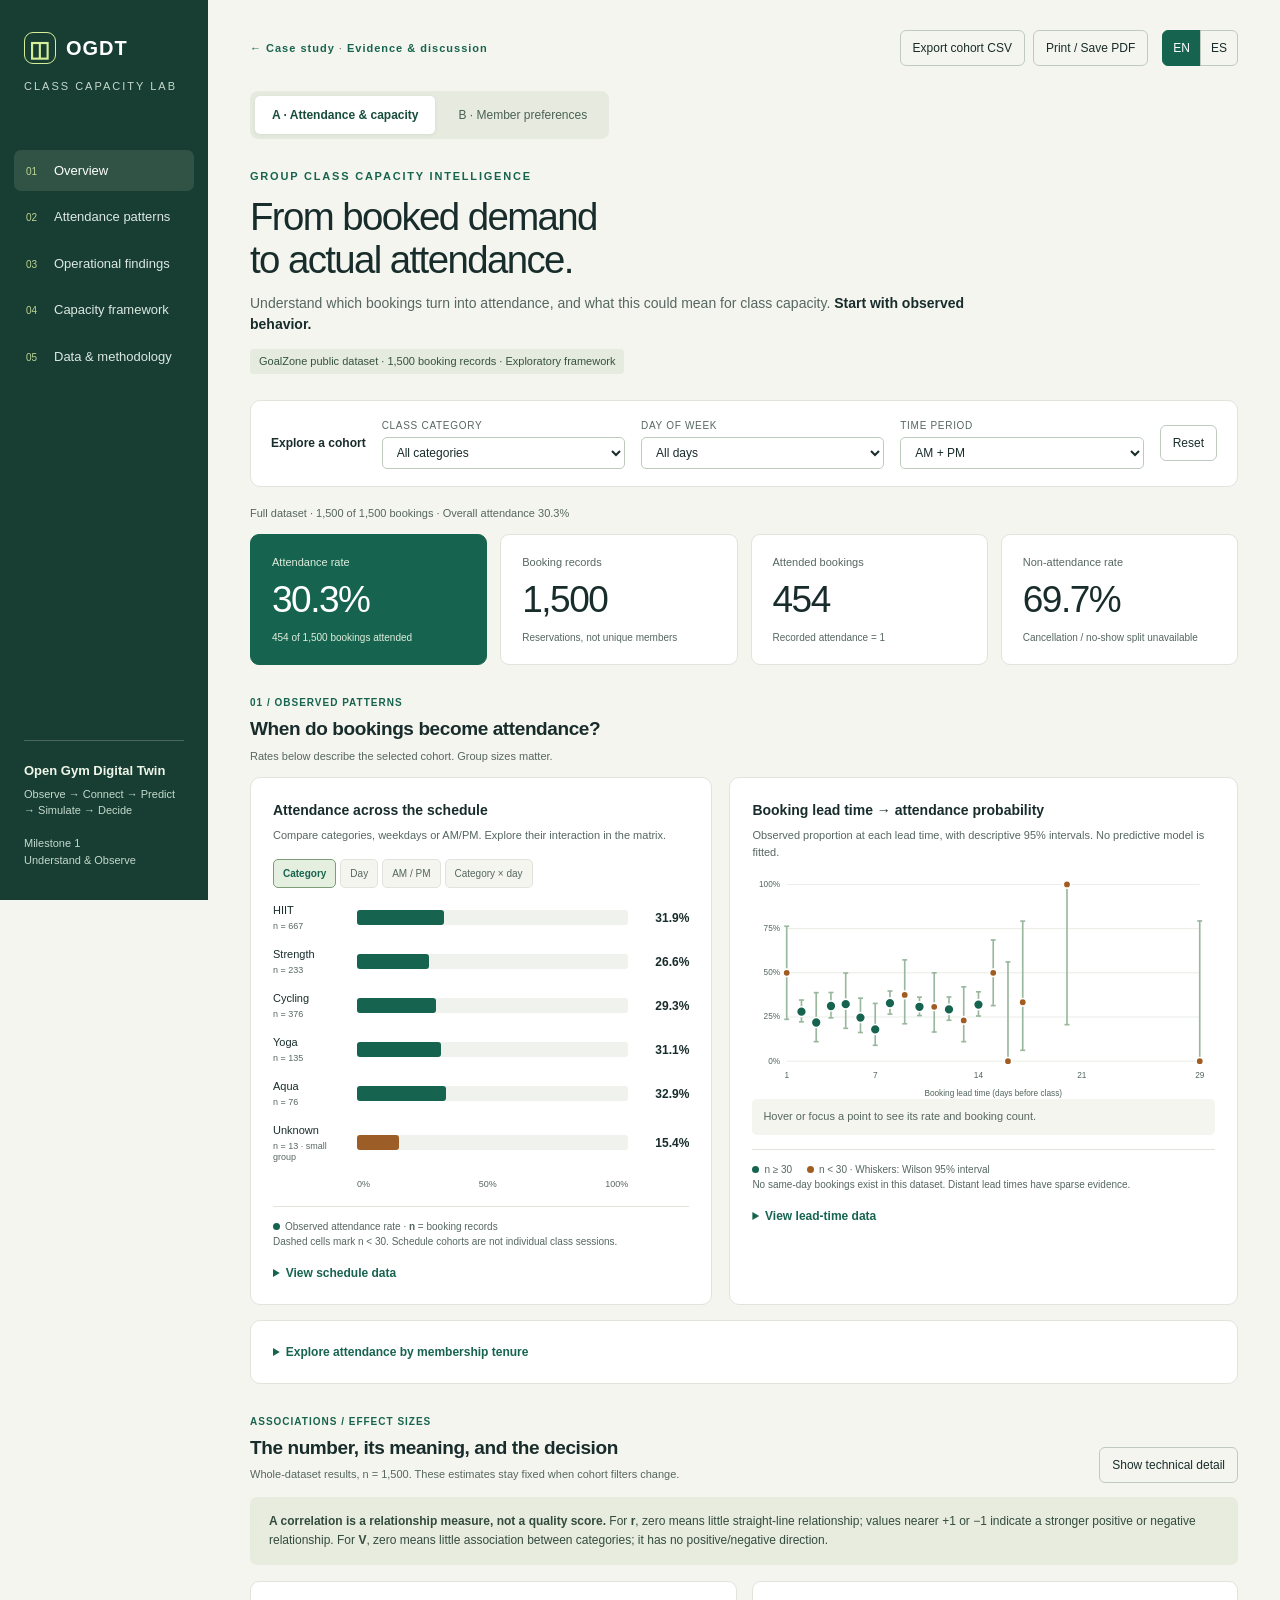
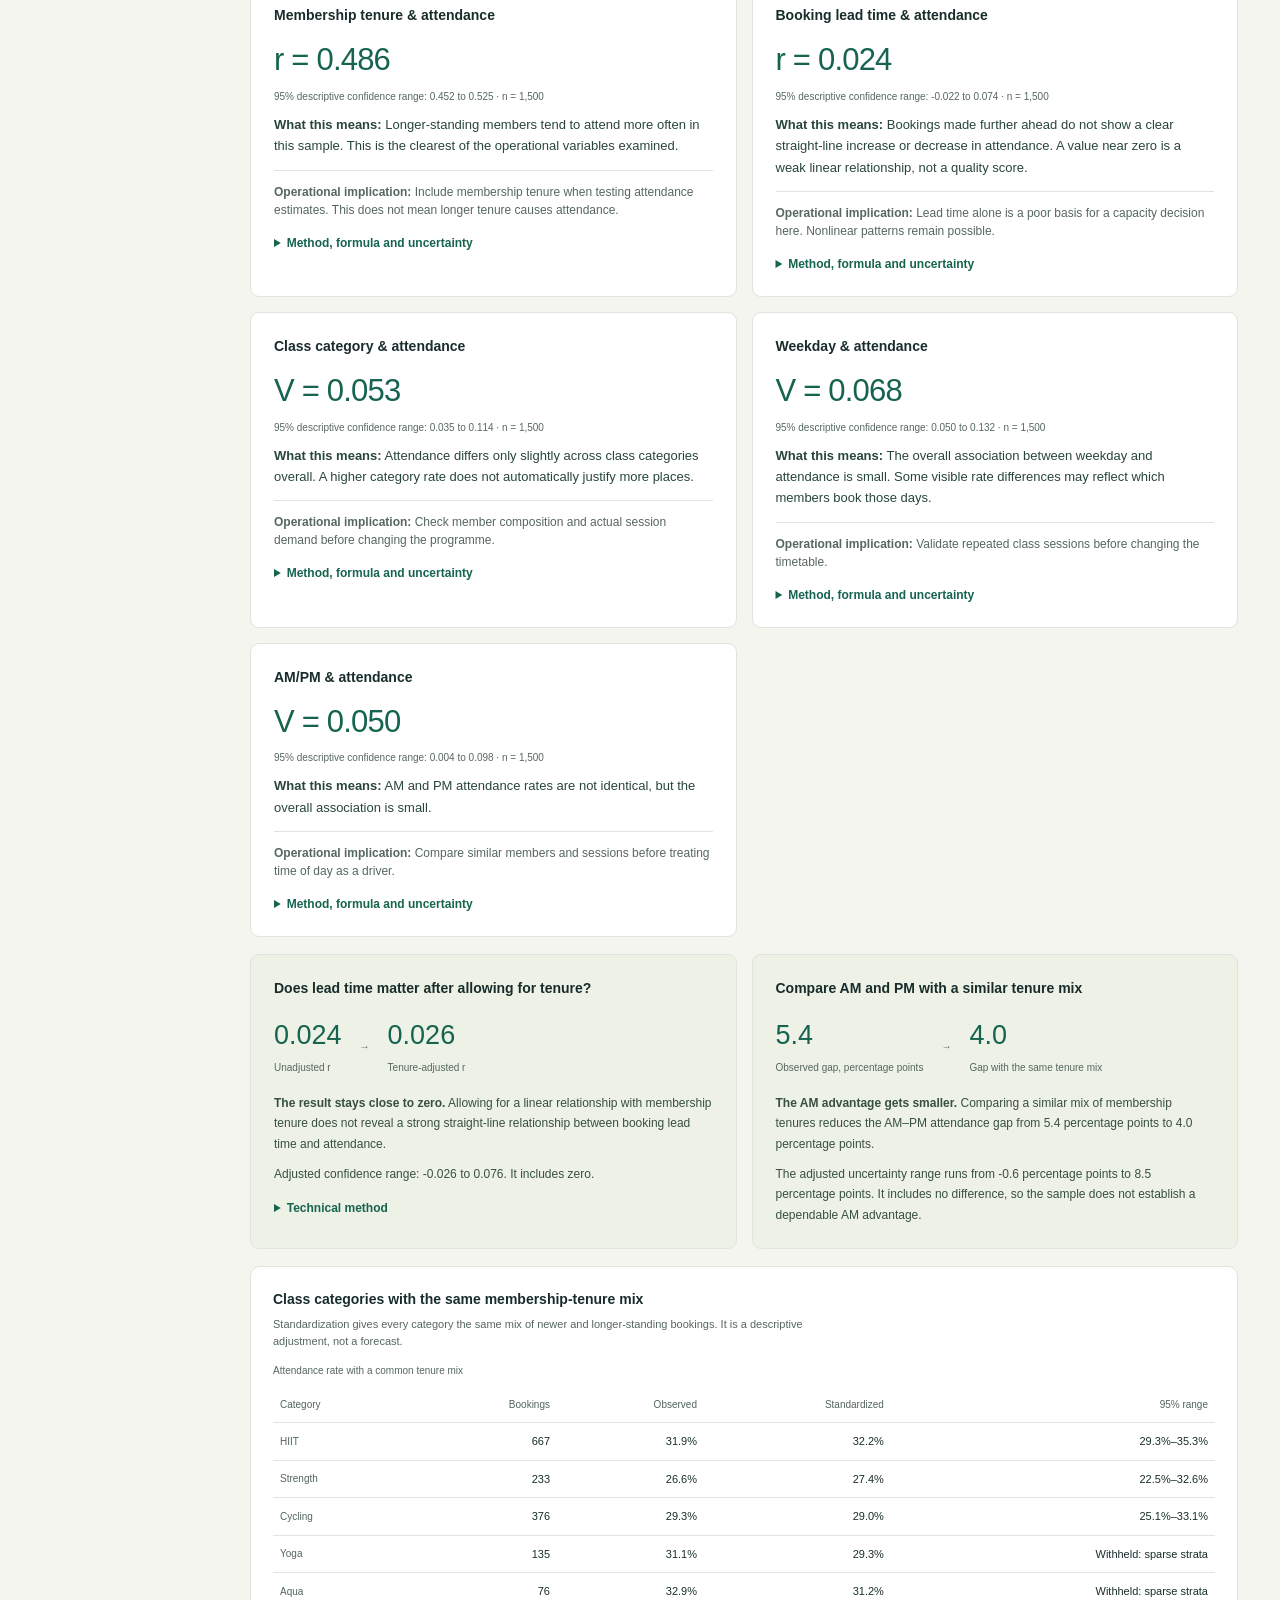
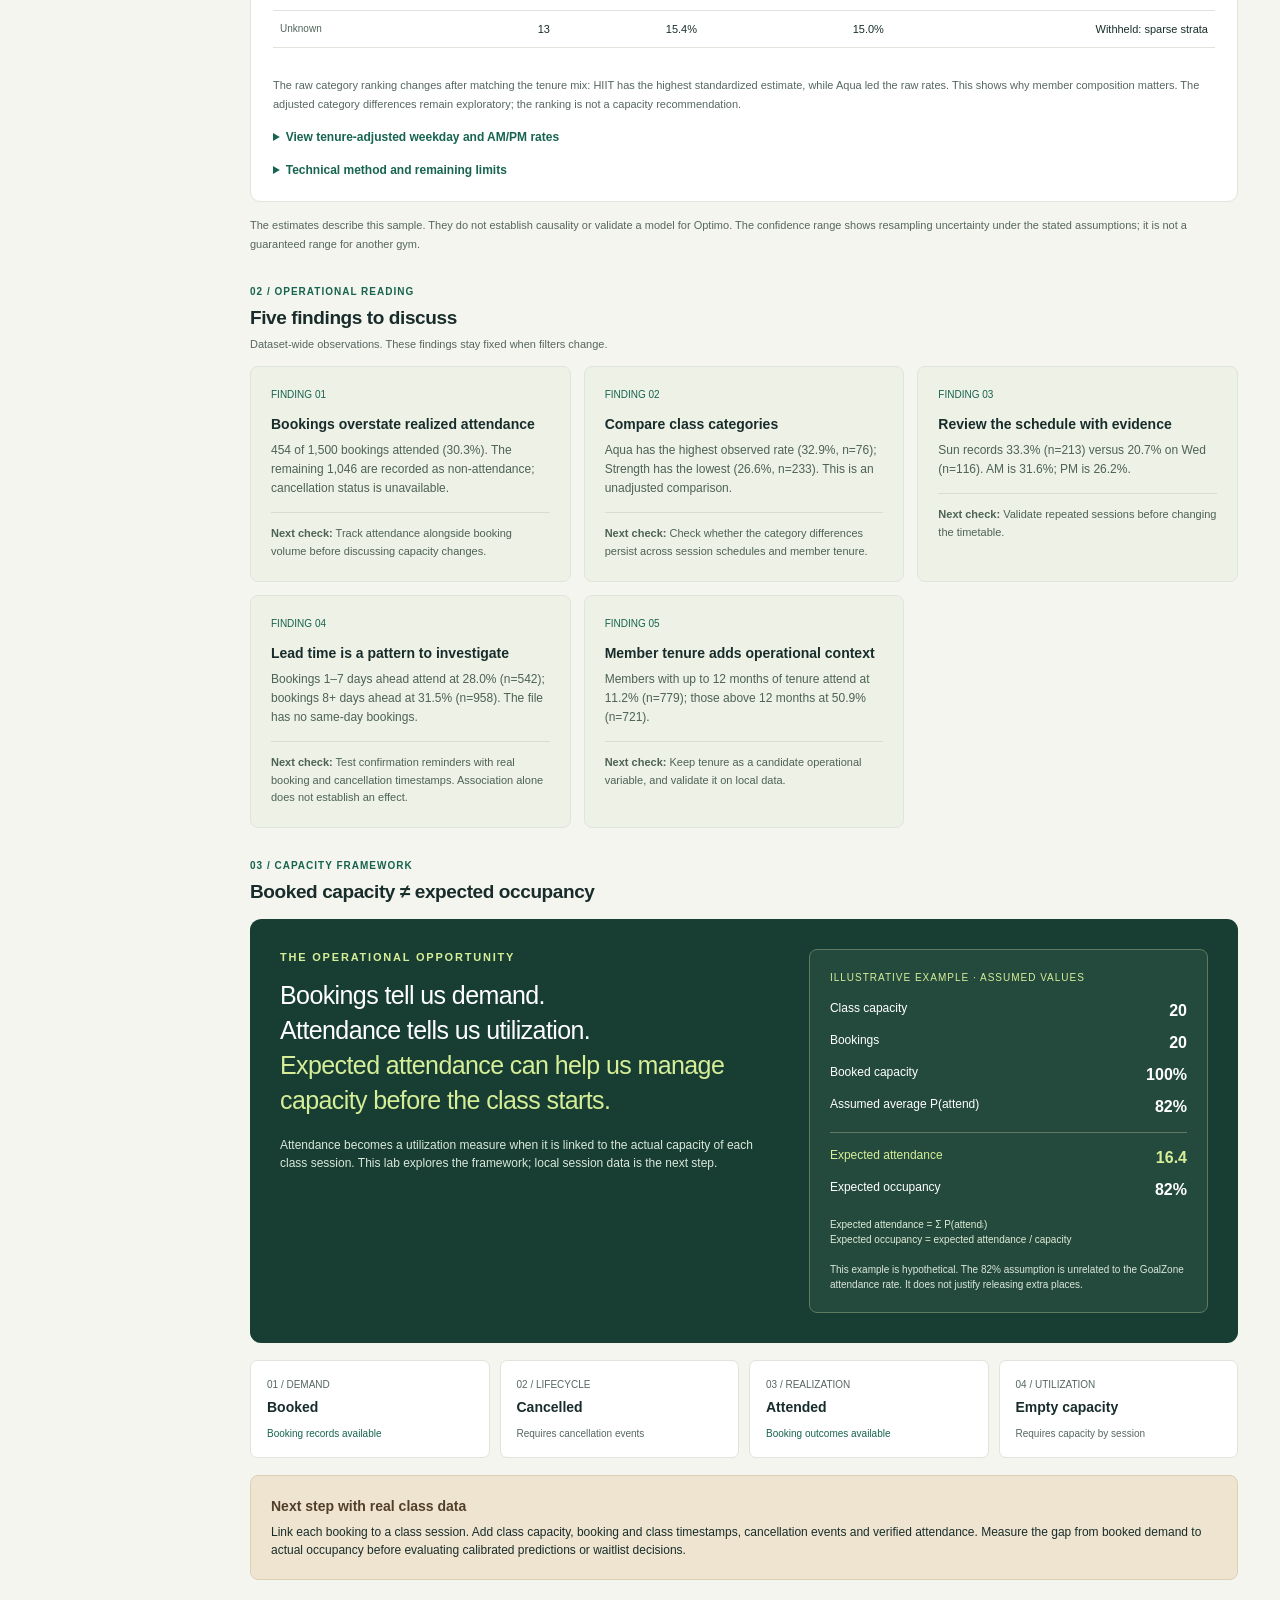
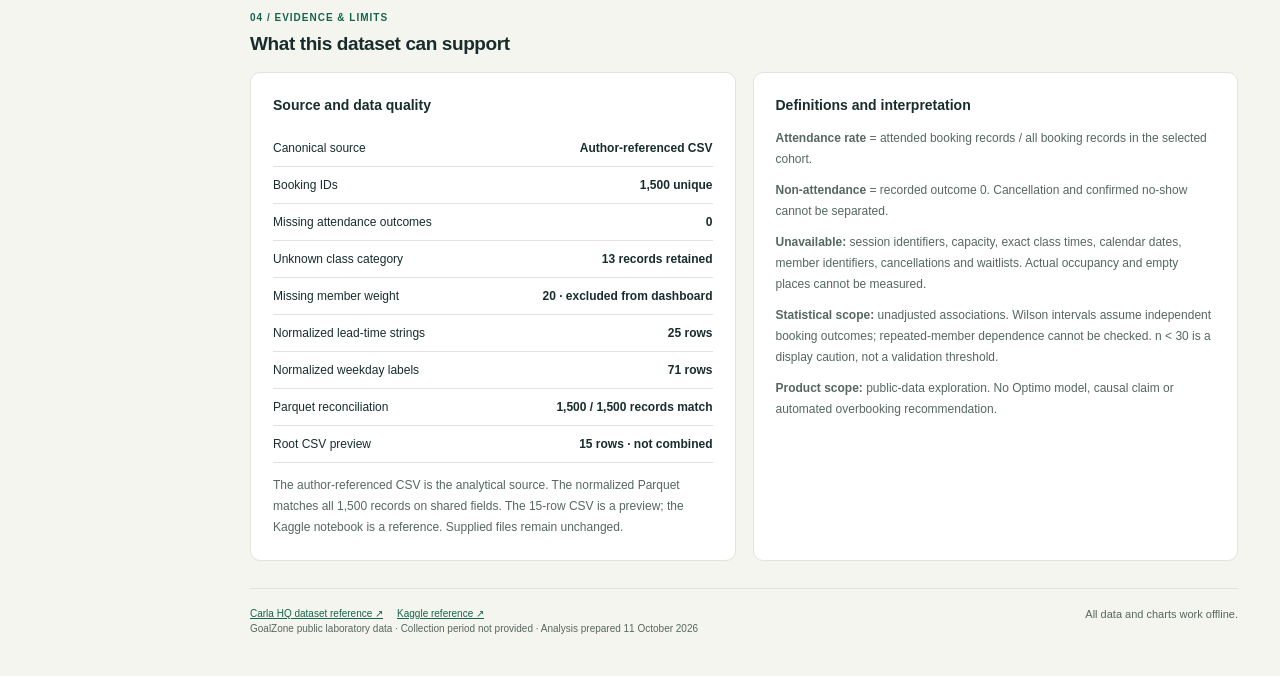
==== site/dashboard.html @ 8fad8257 "Class Capacity Lab: analysis pipeline and bilingual public site Exploratory analysis of 1,500 group-" ====
<!doctype html>
<html lang="en">
<head>
<meta charset="utf-8"><meta name="viewport" content="width=device-width,initial-scale=1">
<title>OGDT · Class Capacity Lab</title>
<meta name="description" content="Group Class Capacity Intelligence: observed attendance patterns from 1,500 GoalZone booking records.">
<style>
:root{--paper:#f5f5ef;--white:#fff;--ink:#182d2b;--muted:#566760;--green:#16644f;--lime:#d6ee98;--line:#dfe4dc;--sand:#eee4d0;--orange:#9c4d1d}*{box-sizing:border-box}html{scroll-behavior:smooth}body{margin:0;background:var(--paper);color:var(--ink);font-family:Arial,Helvetica,sans-serif;font-size:14px;line-height:1.5}button,select{font:inherit}button,a,select,summary{touch-action:manipulation}button{cursor:pointer}a{color:var(--green)}:focus-visible{outline:3px solid #a05b1c;outline-offset:4px}aside{position:fixed;inset:0 auto 0 0;width:208px;background:#183e33;color:#fff;padding:32px 24px;display:flex;flex-direction:column;z-index:10}.brand{display:flex;align-items:center;gap:10px;font-weight:bold;font-size:20px;letter-spacing:1px}.logo{width:32px;height:32px;border:1px solid #d6ee98;border-radius:9px;display:grid;place-items:center;color:var(--lime);font-size:22px}.brand-note{font-size:11px;color:#c4d9cd;letter-spacing:2px;margin:14px 0 50px}.navlink{display:block;margin:5px -10px;padding:11px 12px;text-decoration:none;border-radius:7px;color:#dce8e2;font-size:13px}.navlink.active{background:#315345;color:#fff}.navnum{display:inline-block;width:28px;color:#bbd594;font-size:10px}.sidebar-bottom{margin-top:auto;font-size:11px;color:#c4d9cd;border-top:1px solid #4b665b;padding-top:20px}.sidebar-bottom strong{display:block;color:#f0f5e9;font-size:13px;margin-bottom:5px}main{margin-left:208px;padding:30px 42px 40px;max-width:1660px}.topline{display:flex;align-items:center;justify-content:space-between;gap:14px;margin-bottom:25px;font-size:11px;color:var(--muted);letter-spacing:1px}.actions{display:flex;gap:8px}.btn{border:1px solid #bfcac0;border-radius:6px;padding:8px 12px;background:transparent;color:var(--ink);font-size:12px;letter-spacing:0}.btn:hover{background:#e6ecdF}.eyebrow{color:var(--green);font-size:11px;font-weight:700;letter-spacing:1.8px;text-transform:uppercase}h1{font-weight:500;font-size:clamp(29px,3vw,44px);line-height:1.13;letter-spacing:-1.6px;margin:10px 0 12px}h2{font-size:19px;font-weight:600;letter-spacing:-.4px;margin:0}h3{font-size:14px;margin:0 0 6px}p{margin:0}.intro{max-width:720px;color:var(--muted);font-size:14px}.intro strong{color:var(--ink)}.source-tag{display:inline-block;background:#e5ebde;padding:4px 9px;border-radius:4px;color:#36533d;font-size:11px;margin:14px 0 0}.filters{display:flex;align-items:center;gap:16px;margin:26px 0 18px;padding:17px 20px;background:var(--white);border:1px solid var(--line);border-radius:10px}.filter-title{font-weight:600;font-size:12px;min-width:92px}.control{flex:1}.control label{display:block;font-size:10px;color:var(--muted);margin-bottom:4px;letter-spacing:.7px;text-transform:uppercase}select{width:100%;border:1px solid #bdcbbd;background:#fff;border-radius:5px;color:var(--ink);padding:7px 10px;font-size:12px}.filter-note{font-size:11px;color:var(--muted);margin-bottom:13px}.kpis{display:grid;grid-template-columns:repeat(4,1fr);gap:13px}.kpi{border:1px solid var(--line);background:var(--white);padding:19px 21px;border-radius:9px}.kpi.primary{background:var(--green);border-color:var(--green);color:#fff}.kpi-label{font-size:11px;color:var(--muted);margin-bottom:7px}.primary .kpi-label,.primary .kpi-foot{color:#dfeddd}.kpi-value{font-size:37px;letter-spacing:-1.5px;font-weight:500;line-height:1.2;font-variant-numeric:tabular-nums}.kpi-foot{font-size:10px;color:var(--muted);margin-top:8px}.section{scroll-margin-top:20px;margin-top:30px}.section-head{display:flex;align-items:end;justify-content:space-between;gap:15px;margin-bottom:13px}.section-head .sub{font-size:11px;color:var(--muted);margin-top:4px}.section-number{font-size:10px;color:var(--green);font-weight:bold;letter-spacing:1px;margin-bottom:5px}.charts{display:grid;grid-template-columns:1fr 1.1fr;gap:17px}.card{padding:22px;background:var(--white);border:1px solid var(--line);border-radius:10px;min-width:0}.card-header{display:flex;gap:8px;justify-content:space-between;align-items:start}.desc{font-size:11px;color:var(--muted);margin-top:5px;max-width:530px}.tabs{display:flex;gap:4px;margin:15px 0 16px;flex-wrap:wrap}.tab{border:1px solid var(--line);background:var(--paper);border-radius:5px;font-size:10px;padding:6px 9px;color:var(--muted)}.tab[aria-pressed=true]{background:#e5efdf;color:var(--green);border-color:#7d9d77;font-weight:bold}.bar-row{display:grid;grid-template-columns:75px 1fr 52px;align-items:center;gap:9px;margin:16px 0;font-size:11px}.bar-label{line-height:1.2}.bar-label span{display:block;font-size:9px;color:var(--muted);margin-top:4px}.bar-track{height:15px;background:#eff2ed;border-radius:3px;position:relative}.bar-fill{height:100%;background:var(--green);border-radius:3px}.rate{font-variant-numeric:tabular-nums;text-align:right;font-size:12px;font-weight:bold}.axis{display:flex;justify-content:space-between;color:var(--muted);font-size:9px;margin:15px 61px 0 84px}.chart-foot{border-top:1px solid var(--line);padding-top:12px;margin-top:14px;font-size:10px;color:var(--muted)}.dot{display:inline-block;width:7px;height:7px;border-radius:50%;background:var(--green);margin-right:5px}.small-dot{background:#a15d21}.lead-chart{width:100%;height:auto;display:block;margin-top:12px;overflow:visible}.lead-chart text{font-family:Arial,sans-serif;fill:#52655b;font-size:10px}.lead-chart .grid{stroke:#e5eae1;stroke-width:1}.lead-chart .ci{stroke:#99b79d;stroke-width:2}.lead-chart .point{fill:var(--green);stroke:#fff;stroke-width:2}.lead-chart .point.small{fill:#a15d21}.lead-chart .hover-point{cursor:pointer;outline:none}.lead-chart .hover-point:focus .point{stroke:#a15d21;stroke-width:4}.hover-info{min-height:36px;font-size:11px;color:var(--muted);background:var(--paper);border-radius:5px;padding:9px 11px}.heat-wrap{overflow-x:auto}.heat{width:100%;border-collapse:separate;border-spacing:5px;table-layout:fixed;margin:12px 0 5px}.heat th{font-size:10px;color:var(--muted);font-weight:normal}.heat th:first-child{width:73px;text-align:left}.heat td{padding:9px 3px;text-align:center;border-radius:4px;font-size:11px;font-weight:bold}.heat td small{display:block;font-size:9px;font-weight:normal;margin-top:2px}.heat td.low{border:1px dashed #9e663a}.legend{display:flex;align-items:center;gap:8px;font-size:10px;color:var(--muted)}.legend-strip{height:8px;width:90px;background:linear-gradient(90deg,#eef3e8,#8aad7a);border-radius:4px}.insights{display:grid;grid-template-columns:repeat(3,1fr);gap:13px}.insight{padding:20px;border:1px solid var(--line);border-radius:8px;background:#edf1e6}.insight-index{font-size:10px;color:var(--green);margin-bottom:12px}.insight p{font-size:12px;color:#4e6255;line-height:1.6}.insight .action{border-top:1px solid #d6dfce;margin-top:14px;padding-top:12px;font-size:11px}.concept{background:#183e33;color:#fff;padding:30px;border-radius:11px;display:grid;grid-template-columns:1.25fr 1fr;gap:30px}.concept .eyebrow{color:#d6ee98}.quote{font-size:25px;letter-spacing:-.6px;line-height:1.4;margin:12px 0 18px;max-width:600px}.quote span{color:#d6ee98}.concept p{font-size:12px;color:#dce7dc}.example{border:1px solid #5f7a60;border-radius:8px;padding:20px;background:#244a3d}.example-label{font-size:10px;letter-spacing:1px;color:#d6ee98;margin-bottom:14px}.example-row{display:flex;justify-content:space-between;font-size:12px;margin:8px 0}.example-row strong{font-size:16px}.example-row.emph{border-top:1px solid #627b62;margin-top:13px;padding-top:13px;color:#d6ee98}.formula{font-size:10px;color:#dfebd7;margin-top:15px}.funnel{display:grid;grid-template-columns:repeat(4,1fr);gap:10px;margin:17px 0}.stage{background:var(--white);border:1px solid var(--line);padding:16px;border-radius:7px}.stage .state{font-size:10px;color:var(--muted);margin-top:8px}.stage .state.available{color:var(--green)}.stage-num{font-size:10px;color:var(--muted);margin-bottom:5px}.nextstep{padding:20px;background:var(--sand);border-radius:8px;border:1px solid #ded0b5;font-size:12px}.nextstep h3{color:#513f29}.details-grid{display:grid;grid-template-columns:1fr 1fr;gap:17px}.audit-list{margin:14px 0 0;padding:0;list-style:none}.audit-list li{font-size:12px;padding:9px 0;border-bottom:1px solid var(--line);display:flex;justify-content:space-between;gap:15px}.audit-list strong{font-weight:600;text-align:right}.method{font-size:12px;color:var(--muted);margin-top:12px;line-height:1.75}.method p{margin-bottom:10px}details{margin-top:15px}summary{cursor:pointer;color:var(--green);font-size:12px;font-weight:bold}.data-table{width:100%;border-collapse:collapse;margin-top:12px;font-size:11px}.data-table th{text-align:left;color:var(--muted);font-weight:normal}.data-table td,.data-table th{border-bottom:1px solid var(--line);padding:7px 6px}.data-table td:not(:first-child),.data-table th:not(:first-child){text-align:right}.empty{padding:55px 12px;color:var(--muted);text-align:center}.footer{margin-top:27px;padding-top:17px;border-top:1px solid var(--line);display:flex;justify-content:space-between;gap:18px;font-size:10px;color:var(--muted)}.footer a{margin-right:14px}#status{font-size:11px;color:var(--muted)}.visually-hidden{position:absolute;width:1px;height:1px;padding:0;overflow:hidden;clip:rect(0,0,0,0);white-space:nowrap;border:0}
@media(min-width:1450px){main{padding:35px 52px}.charts{grid-template-columns:1fr 1fr}}@media(max-width:1050px){aside{width:170px;padding:25px 20px}main{margin-left:170px;padding:25px}.kpi{padding:16px}.kpi-value{font-size:31px}.charts{grid-template-columns:1fr}.insights{grid-template-columns:repeat(2,1fr)}.concept{grid-template-columns:1fr 1fr}.quote{font-size:22px}}@media(max-width:760px){aside{position:relative;width:100%;padding:16px 20px;display:block}.brand-note,.sidebar-bottom{display:none}nav{display:flex;gap:6px;margin-top:12px;overflow:auto}.navlink{margin:0;padding:6px 8px;font-size:11px;white-space:nowrap}.navnum{display:none}main{margin:0;padding:22px 18px}.topline{font-size:9px;letter-spacing:0}.filters{flex-wrap:wrap;padding:14px;gap:12px}.filter-title{width:100%}.control{min-width:27%}.kpis{grid-template-columns:repeat(2,1fr)}.kpi{padding:15px}.kpi-value{font-size:32px}.card{padding:17px}.insights,.concept,.details-grid{grid-template-columns:1fr}.funnel{grid-template-columns:repeat(2,1fr)}.section-head{align-items:start}.footer{flex-direction:column}.heat{min-width:420px}.btn{padding:7px 9px}.concept{padding:24px}}@media print{aside,.actions,.filters,.tabs,#reset,.filter-note{display:none!important}main{margin:0;padding:0;max-width:none}body{background:#fff;font-size:11px}.section{break-inside:avoid;margin-top:20px}.card,.concept,.kpi,.insight,.stage{break-inside:avoid}*{-webkit-print-color-adjust:exact;print-color-adjust:exact}.charts{grid-template-columns:1fr 1fr}.insights{grid-template-columns:repeat(3,1fr)}.concept{grid-template-columns:1fr 1fr}h1{font-size:30px}.quote{font-size:21px}.footer{margin-top:15px}details:not([open]){display:none}.topline{margin-bottom:12px}}
</style>
<meta property="og:title" content="Class Capacity Lab · Interactive dashboard">
<meta property="og:description" content="Booked places vs. realized attendance in group fitness classes: 1,500 bookings, tenure-adjusted comparisons and member-preference analysis.">
<meta property="og:image" content="https://class-capacity-lab.vercel.app/assets/og.png"><meta name="twitter:card" content="summary_large_image">
<link rel="icon" href="assets/favicon.svg" type="image/svg+xml">
<style>
.site-nav a{color:var(--green);text-decoration:none;font-weight:700}.site-nav a:hover{text-decoration:underline}
.lang-switch{display:inline-flex;margin-left:6px}.lang-switch .btn{border-radius:0;padding:8px 10px}.lang-switch .btn:first-child{border-radius:6px 0 0 6px}.lang-switch .btn:last-child{border-radius:0 6px 6px 0;margin-left:-1px}
.lang-switch .btn[aria-pressed="true"]{background:var(--green);color:#fff;border-color:var(--green)}
@media(max-width:760px){.topline{flex-wrap:wrap}.actions{flex-wrap:wrap}}
</style>
</head>
<body>
<a class="visually-hidden" href="#main">Skip to dashboard</a>
<aside aria-label="Project navigation">
 <div class="brand"><span class="logo" aria-hidden="true">◫</span>OGDT</div>
 <div class="brand-note">CLASS CAPACITY LAB</div>
 <nav><a class="navlink active" href="#overview"><span class="navnum">01</span>Overview</a><a class="navlink" href="#patterns"><span class="navnum">02</span>Attendance patterns</a><a class="navlink" href="#findings"><span class="navnum">03</span>Operational findings</a><a class="navlink" href="#framework"><span class="navnum">04</span>Capacity framework</a><a class="navlink" href="#evidence"><span class="navnum">05</span>Data & methodology</a></nav>
 <div class="sidebar-bottom"><strong>Open Gym Digital Twin</strong>Observe → Connect → Predict<br>→ Simulate → Decide<br><br>Milestone 1<br>Understand & Observe</div>
</aside>
<main id="main">
 <div class="topline"><span class="site-nav"><a href="index.html" data-keep-lang>← Case study</a> · <a href="evidence.html" data-keep-lang>Evidence &amp; discussion</a></span><div class="actions"><button class="btn" id="download">Export cohort CSV</button><button class="btn" id="print">Print / Save PDF</button><span class="lang-switch" data-no-i18n role="group" aria-label="Language"><button type="button" class="btn" data-set-lang="en" aria-pressed="true">EN</button><button type="button" class="btn" data-set-lang="es" aria-pressed="false">ES</button></span></div></div>
 <div class="dataset-tabs" role="group" aria-label="Select dataset"><button id="tab-attendance" class="dataset-tab" aria-pressed="true" aria-controls="attendance-panel">A · Attendance & capacity</button><button id="tab-membership" class="dataset-tab" aria-pressed="false" aria-controls="membership-panel">B · Member preferences</button></div>
 <div id="attendance-panel">
 <section id="overview">
  <div class="eyebrow">Group Class Capacity Intelligence</div>
  <h1>From booked demand<br>to actual attendance.</h1>
  <p class="intro">Understand which bookings turn into attendance, and what this could mean for class capacity. <strong>Start with observed behavior.</strong></p>
  <div class="source-tag">GoalZone public dataset · 1,500 booking records · Exploratory framework</div>
  <div class="filters" role="group" aria-label="Booking cohort filters"><div class="filter-title">Explore a cohort</div><div class="control"><label for="category">Class category</label><select id="category"><option value="all">All categories</option></select></div><div class="control"><label for="day">Day of week</label><select id="day"><option value="all">All days</option></select></div><div class="control"><label for="time">Time period</label><select id="time"><option value="all">AM + PM</option><option>AM</option><option>PM</option></select></div><button class="btn" id="reset">Reset</button></div>
  <p class="filter-note" id="filter-note" aria-live="polite"></p>
  <div class="kpis" aria-live="polite"><div class="kpi primary"><div class="kpi-label">Attendance rate</div><div class="kpi-value" id="k-rate"></div><div class="kpi-foot" id="k-rate-foot"></div></div><div class="kpi"><div class="kpi-label">Booking records</div><div class="kpi-value" id="k-n"></div><div class="kpi-foot">Reservations, not unique members</div></div><div class="kpi"><div class="kpi-label">Attended bookings</div><div class="kpi-value" id="k-a"></div><div class="kpi-foot">Recorded attendance = 1</div></div><div class="kpi"><div class="kpi-label">Non-attendance rate</div><div class="kpi-value" id="k-no"></div><div class="kpi-foot">Cancellation / no-show split unavailable</div></div></div>
 </section>
 <section class="section" id="patterns">
  <div class="section-head"><div><div class="section-number">01 / OBSERVED PATTERNS</div><h2>When do bookings become attendance?</h2><p class="sub">Rates below describe the selected cohort. Group sizes matter.</p></div></div>
  <div class="charts">
   <article class="card"><div class="card-header"><div><h3>Attendance across the schedule</h3><p class="desc">Compare categories, weekdays or AM/PM. Explore their interaction in the matrix.</p></div></div>
    <div class="tabs" role="group" aria-label="Attendance breakdown"><button class="tab" data-view="category" aria-pressed="true">Category</button><button class="tab" data-view="day_of_week" aria-pressed="false">Day</button><button class="tab" data-view="time" aria-pressed="false">AM / PM</button><button class="tab" data-view="matrix" aria-pressed="false">Category × day</button></div>
    <div id="schedule"></div><div class="chart-foot"><span class="dot"></span>Observed attendance rate · <strong>n</strong> = booking records<br>Dashed cells mark n &lt; 30. Schedule cohorts are not individual class sessions.</div>
    <details><summary>View schedule data</summary><div id="schedule-table" class="heat-wrap" tabindex="0" role="region" aria-label="Scrollable data table"></div></details>
   </article>
   <article class="card"><h3>Booking lead time → attendance probability</h3><p class="desc">Observed proportion at each lead time, with descriptive 95% intervals. No predictive model is fitted.</p>
    <div id="lead"></div><div id="lead-info" class="hover-info" aria-live="polite">Hover or focus a point to see its rate and booking count.</div>
    <div class="chart-foot"><span class="dot"></span>n ≥ 30 <span class="dot small-dot" style="margin-left:12px"></span>n &lt; 30 · Whiskers: Wilson 95% interval<br>No same-day bookings exist in this dataset. Distant lead times have sparse evidence.</div>
    <details><summary>View lead-time data</summary><div id="lead-table" class="heat-wrap" tabindex="0" role="region" aria-label="Scrollable data table"></div></details>
   </article>
  </div>
  <details class="card"><summary>Explore attendance by membership tenure</summary><p class="desc">Descriptive tenure bands for the selected cohort. Unadjusted for class and schedule.</p><div id="tenure"></div></details>
 </section>
 <section class="section" id="findings"><div class="section-head"><div><div class="section-number">02 / OPERATIONAL READING</div><h2>Five findings to discuss</h2><p class="sub">Dataset-wide observations. These findings stay fixed when filters change.</p></div></div><div class="insights" id="insights"></div></section>
 <section class="section" id="framework">
  <div class="section-head"><div><div class="section-number">03 / CAPACITY FRAMEWORK</div><h2>Booked capacity ≠ expected occupancy</h2></div></div>
  <div class="concept"><div><div class="eyebrow">The operational opportunity</div><div class="quote">Bookings tell us demand.<br>Attendance tells us utilization.<br><span>Expected attendance can help us manage capacity before the class starts.</span></div><p>Attendance becomes a utilization measure when it is linked to the actual capacity of each class session. This lab explores the framework; local session data is the next step.</p></div><div class="example"><div class="example-label">ILLUSTRATIVE EXAMPLE · ASSUMED VALUES</div><div class="example-row"><span>Class capacity</span><strong>20</strong></div><div class="example-row"><span>Bookings</span><strong>20</strong></div><div class="example-row"><span>Booked capacity</span><strong>100%</strong></div><div class="example-row"><span>Assumed average P(attend)</span><strong>82%</strong></div><div class="example-row emph"><span>Expected attendance</span><strong>16.4</strong></div><div class="example-row"><span>Expected occupancy</span><strong>82%</strong></div><div class="formula">Expected attendance = Σ P(attendᵢ)<br>Expected occupancy = expected attendance / capacity</div><p style="margin-top:15px;font-size:10px">This example is hypothetical. The 82% assumption is unrelated to the GoalZone attendance rate. It does not justify releasing extra places.</p></div></div>
  <div class="funnel"><div class="stage"><div class="stage-num">01 / DEMAND</div><h3>Booked</h3><div class="state available">Booking records available</div></div><div class="stage"><div class="stage-num">02 / LIFECYCLE</div><h3>Cancelled</h3><div class="state">Requires cancellation events</div></div><div class="stage"><div class="stage-num">03 / REALIZATION</div><h3>Attended</h3><div class="state available">Booking outcomes available</div></div><div class="stage"><div class="stage-num">04 / UTILIZATION</div><h3>Empty capacity</h3><div class="state">Requires capacity by session</div></div></div>
  <div class="nextstep"><h3>Next step with real class data</h3><p>Link each booking to a class session. Add class capacity, booking and class timestamps, cancellation events and verified attendance. Measure the gap from booked demand to actual occupancy before evaluating calibrated predictions or waitlist decisions.</p></div>
 </section>
 <section class="section" id="evidence"><div class="section-head"><div><div class="section-number">04 / EVIDENCE & LIMITS</div><h2>What this dataset can support</h2></div></div><div class="details-grid"><article class="card"><h3>Source and data quality</h3><ul class="audit-list" id="audit"></ul><p class="method">The author-referenced CSV is the analytical source. The normalized Parquet matches all 1,500 records on shared fields. The 15-row CSV is a preview; the Kaggle notebook is a reference. Supplied files remain unchanged.</p></article><article class="card"><h3>Definitions and interpretation</h3><div class="method"><p><strong>Attendance rate</strong> = attended booking records / all booking records in the selected cohort.</p><p><strong>Non-attendance</strong> = recorded outcome 0. Cancellation and confirmed no-show cannot be separated.</p><p><strong>Unavailable:</strong> session identifiers, capacity, exact class times, calendar dates, member identifiers, cancellations and waitlists. Actual occupancy and empty places cannot be measured.</p><p><strong>Statistical scope:</strong> unadjusted associations. Wilson intervals assume independent booking outcomes; repeated-member dependence cannot be checked. n &lt; 30 is a display caution, not a validation threshold.</p><p><strong>Product scope:</strong> public-data exploration. No Optimo model, causal claim or automated overbooking recommendation.</p></div></article></div></section>
 <footer class="footer"><div><a href="https://carlahq.eu/datasets/fitness-club" target="_blank" rel="noopener">Carla HQ dataset reference ↗</a><a href="https://www.kaggle.com/code/adeforte/goalzone-predicting-gym-attendance" target="_blank" rel="noopener">Kaggle reference ↗</a><br>GoalZone public laboratory data · Collection period not provided · Analysis prepared 11 October 2026</div><span id="status" role="status">All data and charts work offline.</span></footer>
</div>
<style>
[hidden]{display:none!important}.dataset-tabs{display:flex;gap:6px;margin-bottom:29px;padding:5px;background:#e7ebdf;border-radius:8px;width:fit-content;max-width:100%}.dataset-tab{border:0;border-radius:5px;background:transparent;color:#4a6252;font-size:12px;padding:10px 17px}.dataset-tab[aria-pressed=true]{background:#fff;color:#174d3b;font-weight:bold;box-shadow:0 1px 4px #183e3315}.membership-charts{display:grid;grid-template-columns:1fr 1fr;gap:17px}.b-bars .bar-row{grid-template-columns:98px 1fr 49px;margin:13px 0}.member-table{width:100%;border-collapse:collapse;font-size:11px;margin:14px 0}.member-table caption{text-align:left;color:var(--muted);font-size:10px;padding:0 0 9px}.member-table th{text-align:left;font-size:10px;color:#52655b;font-weight:normal}.member-table th,.member-table td{padding:10px 7px;border-bottom:1px solid var(--line)}.member-table td{vertical-align:top}.member-table .numeric{text-align:right;font-variant-numeric:tabular-nums}.b-matrix{border-collapse:separate;border-spacing:4px;min-width:740px;table-layout:fixed;width:100%;font-size:10px}.b-matrix th{font-size:9px;color:#52655b;font-weight:normal;line-height:1.3;overflow-wrap:anywhere}.b-matrix th:first-child{width:100px;text-align:left}.b-matrix td{text-align:center;padding:9px 4px;border-radius:4px;font-weight:bold}.b-matrix td small{display:block;font-weight:normal;font-size:9px;margin-top:2px}.usage-cards{display:grid;grid-template-columns:repeat(4,1fr);gap:12px}.usage-card{background:#edf1e6;padding:18px;border:1px solid var(--line);border-radius:8px}.usage-card .segment-count{font-size:31px;color:var(--green);margin:7px 0 1px}.usage-card p{font-size:11px;color:var(--muted)}.usage-card .segment-detail{border-top:1px solid #d6dfce;padding-top:11px;margin-top:12px}.rules-control{display:flex;gap:15px;align-items:center;margin:17px 0;font-size:11px;color:var(--muted)}.rules-control input{width:75px;padding:7px 9px;border:1px solid #bdcbbd;border-radius:5px;color:var(--ink);font:inherit}.operational-notes{display:grid;grid-template-columns:repeat(3,1fr);gap:13px}.operational-note{background:#edf1e6;border:1px solid var(--line);padding:20px;border-radius:8px}.operational-note p{font-size:12px;color:var(--muted)}.b-banner{background:#183e33;padding:25px;border-radius:9px;color:#fff;margin:18px 0}.b-banner p{font-size:22px;line-height:1.4;max-width:890px}.b-banner .support{font-size:12px;color:#dce7dc;margin-top:13px}.label-small{font-size:10px;color:var(--muted);margin:10px 0}.b-empty{padding:35px 10px;text-align:center;color:var(--muted);font-size:12px}.b-subtitle{font-size:10px;font-weight:normal;color:var(--muted)}.b-footer{font-size:10px;color:var(--muted);border-top:1px solid var(--line);padding-top:16px;margin-top:24px}.threecols{display:grid;grid-template-columns:repeat(3,1fr);gap:17px}@media(max-width:1050px){.membership-charts,.threecols{grid-template-columns:1fr}.usage-cards{grid-template-columns:repeat(2,1fr)}}@media(max-width:760px){.dataset-tabs{width:100%;margin-top:15px}.dataset-tab{font-size:11px;padding:10px 9px;flex:1}.usage-cards{grid-template-columns:repeat(2,1fr)}.operational-notes{grid-template-columns:1fr}.b-banner p{font-size:21px}.rules-control{flex-wrap:wrap}.member-table{min-width:460px}.b-matrix{min-width:690px}}@media print{.dataset-tabs,.rules-control{display:none}.membership-charts{grid-template-columns:1fr 1fr}.usage-cards{grid-template-columns:repeat(4,1fr)}.member-table{font-size:9px;min-width:0}.b-matrix{font-size:8px;min-width:0}.b-matrix th{font-size:7px}.b-matrix th:first-child{width:80px}.b-matrix td{padding:5px 2px}.operational-notes{grid-template-columns:repeat(3,1fr)}}
</style>
<div id="membership-panel" hidden>
 <section id="member-overview"><div class="eyebrow">Dataset B · Gym Membership Dataset</div><h1>Class demand has<br>a preference layer.</h1><p class="intro">Explore participation, favorite classes and shared interests across member profiles. <strong>Preferences suggest hypotheses for programming.</strong></p><div class="source-tag">1,000 member profiles · Independent from GoalZone · Synthetic demonstration data · CC0</div>
 <div class="filters" role="group" aria-label="Member cohort filters"><div class="filter-title">Explore members</div><div class="control"><label for="b-membership">Membership</label><select id="b-membership"><option value="all">All memberships</option><option>Premium</option><option>Standard</option></select></div><div class="control"><label for="b-visits">Visits per week</label><select id="b-visits"><option value="all">All frequencies</option><option value="1">1 visit</option><option value="2">2 visits</option><option value="3">3 visits</option><option value="4">4 visits</option><option value="5">5 visits</option></select></div><div class="control"><label for="b-time">Usual check-in</label><select id="b-time"><option value="all">All time bands</option><option>Morning (05–12)</option><option>Afternoon (12–17)</option><option>Evening (17–22)</option><option>Night (22–05)</option></select></div><button class="btn" id="b-reset">Reset</button></div>
 <p id="b-filter-note" class="filter-note" aria-live="polite"></p><div class="kpis" aria-live="polite"><div class="kpi"><div class="kpi-label">Member profiles</div><div id="b-n" class="kpi-value"></div><div class="kpi-foot">Selected member cohort</div></div><div class="kpi primary"><div class="kpi-label">Group-class participation</div><div id="b-group-rate" class="kpi-value"></div><div id="b-group-foot" class="kpi-foot"></div></div><div class="kpi"><div class="kpi-label">PT participation</div><div id="b-pt-rate" class="kpi-value"></div><div id="b-pt-foot" class="kpi-foot"></div></div><div class="kpi"><div class="kpi-label">Group classes + PT</div><div id="b-both" class="kpi-value"></div><div id="b-both-foot" class="kpi-foot"></div></div></div></section>
 <section class="section" id="member-preferences"><div class="section-head"><div><div class="section-number">01 / STATED DEMAND</div><h2>Favorite classes and shared interests</h2><p class="sub">Favorites are multi-select. Class shares use group participants as their denominator.</p></div></div><div class="membership-charts"><article class="card"><h3>Most frequently named classes</h3><p class="desc" id="b-favorite-desc"></p><div id="b-favorites" class="b-bars"></div></article><article class="card"><h3>Most frequent class combinations</h3><p class="desc">Complete, unordered preference sets with two or more classes. Single-class favorites are excluded from this table.</p><div id="b-combinations" class="heat-wrap" tabindex="0" role="region" aria-label="Class combination data"></div><p class="chart-foot">An exact two-class set differs from a pair contained in a three-class set. Pair overlap below counts both.</p></article></div>
 <article class="card" style="margin-top:17px"><h3>Membership type × preferred classes</h3><p class="desc">For each tier, percentage of its group participants naming a class. These are preferences, not bookings.</p><div id="b-tier-matrix" class="heat-wrap" tabindex="0" role="region" aria-label="Membership preference matrix"></div></article>
 <details class="card"><summary>Explore pairwise class overlap</summary><p class="desc">Number of group participants naming both classes, even when they name a third. Diagonal = members naming that class.</p><div id="b-pairs" class="heat-wrap" tabindex="0" role="region" aria-label="Pairwise class overlap matrix"></div></details>
 </section>
 <section class="section" id="member-usage"><div class="section-head"><div><div class="section-number">02 / MEMBER USAGE</div><h2>How group classes fit into gym use</h2><p class="sub">Reported frequency, PT use and habitual check-in provide context for the selected cohort.</p></div></div><div class="membership-charts"><article class="card"><h3>Visit frequency × group participation</h3><p class="desc">Group participants / all members at each reported visit frequency.</p><div id="b-frequency"></div></article><article class="card"><h3>PT users vs group-class users</h3><p class="desc">PT and group participation are overlapping member attributes.</p><div id="b-pt-table" class="heat-wrap" tabindex="0" role="region" aria-label="PT and group participation data"></div><div id="b-participation" class="label-small"></div></article></div>
 <article class="card" style="margin-top:17px"><h3>Usual check-in × preferred classes</h3><p class="desc">Share of group participants within each habitual gym check-in band. Check-in is not the scheduled class time.</p><div id="b-checkin-matrix" class="heat-wrap" tabindex="0" role="region" aria-label="Check-in preference matrix"></div></article>
 <h3 style="margin:22px 0 10px">Transparent usage profiles</h3><p class="desc" style="margin-bottom:13px">Four mutually exclusive profiles based on reported group-class and PT use. These are descriptive rules, not fitted clusters.</p><div id="b-segments" class="usage-cards"></div></section>
 <section class="section" id="member-rules"><div class="section-head"><div><div class="section-number">03 / CO-PREFERENCE RULES</div><h2>Which classes share an audience?</h2><p class="sub">A → B means “among members naming A, how many also name B?” It is not a behavioral sequence.</p></div></div><article class="card"><div class="rules-control"><label for="b-min-pair">Minimum members naming both</label><input id="b-min-pair" type="number" min="1" max="503" value="10"><span>Exploratory count cutoff; no significance claim.</span></div><div id="b-rule-note" class="filter-note" aria-live="polite"></div><div id="b-rules-table" class="heat-wrap" tabindex="0" role="region" aria-label="Class association rules"></div><div class="chart-foot"><strong>Support</strong> = pair members / group participants. <strong>Confidence</strong> = pair members / antecedent members. <strong>Lift</strong> = confidence / consequent preference share.<br>Lift above 1 suggests positive co-preference in this sample. Favorite lists contain 1–3 choices, which can influence associations. Rules are exploratory and do not prove competition, complementarity or conversion uplift.</div></article></section>
 <section class="section" id="member-operations"><div class="section-head"><div><div class="section-number">04 / PROGRAMMING HYPOTHESES</div><h2>Turn preferences into questions to test</h2></div></div><div class="b-banner"><p>Class demand is not only volume.<br>Member preferences reveal shared interests that can inform programming and cross-sell hypotheses.</p><p class="support">Operational data must establish whether classes actually compete, complement each other or create incremental uptake.</p></div><div class="operational-notes"><article class="operational-note"><h3>Programming</h3><p>Use popular favorites to prioritize demand checks. Compare stated interest with bookings and attendance before adding sessions.</p></article><article class="operational-note"><h3>Schedule compatibility</h3><p>Investigate shared-interest pairs against the actual timetable. Preferences alone cannot establish a collision or an ideal class time.</p></article><article class="operational-note"><h3>Cross-program tests</h3><p>Explore class and PT offers for relevant members. Measure incremental uptake with an opt-in test and a comparison group.</p></article></div><div id="b-findings" class="insights" style="margin-top:17px"></div><div class="nextstep" style="margin-top:17px"><h3>Keep the two laboratory questions distinct</h3><p><strong>Dataset A:</strong> Which bookings turn into attendance? <strong>Dataset B:</strong> Which members report participating, and which classes share stated interest? Combine the concepts with local member, booking and session data; do not combine the public datasets as one population.</p></div></section>
 <section class="section" id="member-evidence"><div class="section-head"><div><div class="section-number">05 / EVIDENCE & LIMITS</div><h2>Member data quality and interpretation</h2></div></div><div class="details-grid"><article class="card"><h3>Source checks</h3><ul id="b-audit" class="audit-list"></ul><p class="method">Favorite labels are preserved exactly as supplied, including HIT, LesMiles and Kickboxen. They are not automatically mapped to GoalZone categories. Source files remain unchanged.</p></article><article class="card"><h3>What this analysis does not measure</h3><div class="method"><p><strong>Participation is reported:</strong> attend_group_lesson is a member-level flag, not a dated attendance log.</p><p><strong>Preferences are stated interest:</strong> no observed scheduling conflict, class attendance frequency or cross-sell outcome is available.</p><p><strong>Source verified:</strong> the author describes simulated membership data for EDA, licensed CC0. These generated profiles do not describe Optimo members or validate real-world behavior.</p><p><strong>Privacy in this view:</strong> dates of birth, gender, supplied age, trainer names and source IDs are excluded from the dashboard payload and cohort export.</p><p><strong>Next data:</strong> stable member IDs linked to chronological visits and class bookings, session schedules, attendance, capacity, cancellations and timestamped preferences.</p></div></article></div></section>
 <footer class="b-footer">Gym Membership Dataset · 1,000 user-supplied member profiles · Synthetic data · Tarek Adam / Kaggle · CC0 · Updated 13 October 2026<br><span id="b-status" role="status">All analysis and filters work offline.</span></footer>
</div>
<script id="membership-analysis" type="application/json">{"records": [{"membership": "Premium", "visits": 4, "group": true, "pt": false, "favorites": ["BodyPump", "Kickboxen", "Zumba"], "checkin_band": "Evening (17–22)", "checkin_minutes": 1171, "duration": 116, "sauna": true, "days": ["Mon", "Sat", "Tue", "Wed"], "segment": "Group only"}, {"membership": "Standard", "visits": 3, "group": false, "pt": true, "favorites": [], "checkin_band": "Evening (17–22)", "checkin_minutes": 1171, "duration": 48, "sauna": false, "days": ["Mon", "Sat", "Wed"], "segment": "PT only"}, {"membership": "Premium", "visits": 1, "group": true, "pt": true, "favorites": ["XCore"], "checkin_band": "Morning (05–12)", "checkin_minutes": 509, "duration": 123, "sauna": false, "days": ["Sat"], "segment": "Group + PT"}, {"membership": "Premium", "visits": 3, "group": false, "pt": true, "favorites": [], "checkin_band": "Morning (05–12)", "checkin_minutes": 594, "duration": 99, "sauna": true, "days": ["Sat", "Tue", "Wed"], "segment": "PT only"}, {"membership": "Standard", "visits": 2, "group": true, "pt": true, "favorites": ["Running", "Yoga", "Zumba"], "checkin_band": "Morning (05–12)", "checkin_minutes": 509, "duration": 50, "sauna": false, "days": ["Thu", "Wed"], "segment": "Group + PT"}, {"membership": "Standard", "visits": 1, "group": false, "pt": false, "favorites": [], "checkin_band": "Evening (17–22)", "checkin_minutes": 1039, "duration": 180, "sauna": true, "days": ["Mon"], "segment": "Neither group nor PT"}, {"membership": "Premium", "visits": 3, "group": true, "pt": false, "favorites": ["BodyPump", "LesMiles"], "checkin_band": "Evening (17–22)", "checkin_minutes": 1186, "duration": 62, "sauna": false, "days": ["Sat", "Thu", "Wed"], "segment": "Group only"}, {"membership": "Standard", "visits": 2, "group": true, "pt": false, "favorites": ["XCore", "Yoga"], "checkin_band": "Evening (17–22)", "checkin_minutes": 1065, "duration": 95, "sauna": true, "days": ["Mon", "Wed"], "segment": "Group only"}, {"membership": "Premium", "visits": 3, "group": true, "pt": true, "favorites": ["BodyPump"], "checkin_band": "Morning (05–12)", "checkin_minutes": 585, "duration": 92, "sauna": false, "days": ["Sat", "Sun", "Thu"], "segment": "Group + PT"}, {"membership": "Premium", "visits": 1, "group": false, "pt": true, "favorites": [], "checkin_band": "Afternoon (12–17)", "checkin_minutes": 785, "duration": 144, "sauna": true, "days": ["Mon"], "segment": "PT only"}, {"membership": "Standard", "visits": 1, "group": false, "pt": true, "favorites": [], "checkin_band": "Afternoon (12–17)", "checkin_minutes": 830, "duration": 36, "sauna": false, "days": ["Fri"], "segment": "PT only"}, {"membership": "Premium", "visits": 3, "group": true, "pt": true, "favorites": ["Pilates", "XCore", "Zumba"], "checkin_band": "Morning (05–12)", "checkin_minutes": 612, "duration": 33, "sauna": true, "days": ["Fri", "Thu", "Wed"], "segment": "Group + PT"}, {"membership": "Standard", "visits": 2, "group": true, "pt": false, "favorites": ["HIT", "Running", "XCore"], "checkin_band": "Evening (17–22)", "checkin_minutes": 1024, "duration": 158, "sauna": true, "days": ["Sun", "Wed"], "segment": "Group only"}, {"membership": "Premium", "visits": 3, "group": false, "pt": false, "favorites": [], "checkin_band": "Evening (17–22)", "checkin_minutes": 1190, "duration": 61, "sauna": false, "days": ["Mon", "Tue", "Wed"], "segment": "Neither group nor PT"}, {"membership": "Premium", "visits": 1, "group": false, "pt": true, "favorites": [], "checkin_band": "Evening (17–22)", "checkin_minutes": 1212, "duration": 145, "sauna": false, "days": ["Sat"], "segment": "PT only"}, {"membership": "Standard", "visits": 4, "group": true, "pt": false, "favorites": ["Spinning", "XCore", "Zumba"], "checkin_band": "Evening (17–22)", "checkin_minutes": 1048, "duration": 61, "sauna": false, "days": ["Mon", "Thu", "Tue", "Wed"], "segment": "Group only"}, {"membership": "Premium", "visits": 3, "group": false, "pt": true, "favorites": [], "checkin_band": "Morning (05–12)", "checkin_minutes": 565, "duration": 161, "sauna": true, "days": ["Fri", "Sat", "Sun"], "segment": "PT only"}, {"membership": "Standard", "visits": 3, "group": false, "pt": true, "favorites": [], "checkin_band": "Afternoon (12–17)", "checkin_minutes": 1014, "duration": 119, "sauna": true, "days": ["Sat", "Thu", "Tue"], "segment": "PT only"}, {"membership": "Standard", "visits": 1, "group": true, "pt": true, "favorites": ["Pilates"], "checkin_band": "Morning (05–12)", "checkin_minutes": 601, "duration": 167, "sauna": true, "days": ["Tue"], "segment": "Group + PT"}, {"membership": "Premium", "visits": 2, "group": true, "pt": false, "favorites": ["BodyPump", "Pilates", "Zumba"], "checkin_band": "Afternoon (12–17)", "checkin_minutes": 835, "duration": 149, "sauna": false, "days": ["Sat", "Wed"], "segment": "Group only"}, {"membership": "Premium", "visits": 2, "group": false, "pt": true, "favorites": [], "checkin_band": "Morning (05–12)", "checkin_minutes": 499, "duration": 146, "sauna": false, "days": ["Fri", "Mon"], "segment": "PT only"}, {"membership": "Premium", "visits": 3, "group": true, "pt": false, "favorites": ["BodyBalance", "LesMiles", "Yoga"], "checkin_band": "Afternoon (12–17)", "checkin_minutes": 906, "duration": 154, "sauna": true, "days": ["Fri", "Mon", "Sat"], "segment": "Group only"}, {"membership": "Standard", "visits": 2, "group": true, "pt": true, "favorites": ["HIT"], "checkin_band": "Evening (17–22)", "checkin_minutes": 1256, "duration": 160, "sauna": false, "days": ["Mon", "Tue"], "segment": "Group + PT"}, {"membership": "Premium", "visits": 3, "group": false, "pt": true, "favorites": [], "checkin_band": "Afternoon (12–17)", "checkin_minutes": 874, "duration": 119, "sauna": true, "days": ["Sat", "Tue", "Wed"], "segment": "PT only"}, {"membership": "Premium", "visits": 1, "group": false, "pt": false, "favorites": [], "checkin_band": "Morning (05–12)", "checkin_minutes": 522, "duration": 112, "sauna": false, "days": ["Fri"], "segment": "Neither group nor PT"}, {"membership": "Standard", "visits": 1, "group": true, "pt": true, "favorites": ["BodyBalance", "Yoga", "Zumba"], "checkin_band": "Afternoon (12–17)", "checkin_minutes": 792, "duration": 102, "sauna": false, "days": ["Fri"], "segment": "Group + PT"}, {"membership": "Premium", "visits": 3, "group": true, "pt": false, "favorites": ["Zumba"], "checkin_band": "Afternoon (12–17)", "checkin_minutes": 901, "duration": 118, "sauna": false, "days": ["Fri", "Sun", "Wed"], "segment": "Group only"}, {"membership": "Standard", "visits": 5, "group": true, "pt": true, "favorites": ["BodyBalance", "Pilates", "Running"], "checkin_band": "Evening (17–22)", "checkin_minutes": 1181, "duration": 114, "sauna": false, "days": ["Fri", "Sat", "Sun", "Tue", "Wed"], "segment": "Group + PT"}, {"membership": "Premium", "visits": 1, "group": false, "pt": false, "favorites": [], "checkin_band": "Morning (05–12)", "checkin_minutes": 685, "duration": 91, "sauna": true, "days": ["Wed"], "segment": "Neither group nor PT"}, {"membership": "Premium", "visits": 3, "group": true, "pt": false, "favorites": ["BodyPump", "Spinning", "Zumba"], "checkin_band": "Evening (17–22)", "checkin_minutes": 1215, "duration": 81, "sauna": true, "days": ["Fri", "Mon", "Thu"], "segment": "Group only"}, {"membership": "Premium", "visits": 3, "group": false, "pt": true, "favorites": [], "checkin_band": "Morning (05–12)", "checkin_minutes": 601, "duration": 130, "sauna": true, "days": ["Sun", "Thu", "Wed"], "segment": "PT only"}, {"membership": "Standard", "visits": 5, "group": false, "pt": false, "favorites": [], "checkin_band": "Evening (17–22)", "checkin_minutes": 1253, "duration": 160, "sauna": false, "days": ["Fri", "Mon", "Sat", "Sun", "Wed"], "segment": "Neither group nor PT"}, {"membership": "Premium", "visits": 3, "group": true, "pt": true, "favorites": ["HIT", "LesMiles"], "checkin_band": "Morning (05–12)", "checkin_minutes": 623, "duration": 98, "sauna": true, "days": ["Sat", "Sun", "Tue"], "segment": "Group + PT"}, {"membership": "Premium", "visits": 2, "group": true, "pt": true, "favorites": ["BodyBalance", "Running", "XCore"], "checkin_band": "Afternoon (12–17)", "checkin_minutes": 882, "duration": 86, "sauna": true, "days": ["Mon", "Sat"], "segment": "Group + PT"}, {"membership": "Premium", "visits": 5, "group": false, "pt": true, "favorites": [], "checkin_band": "Evening (17–22)", "checkin_minutes": 1095, "duration": 159, "sauna": true, "days": ["Mon", "Sun", "Thu", "Tue", "Wed"], "segment": "PT only"}, {"membership": "Standard", "visits": 3, "group": true, "pt": false, "favorites": ["XCore"], "checkin_band": "Afternoon (12–17)", "checkin_minutes": 819, "duration": 161, "sauna": true, "days": ["Sat", "Sun", "Tue"], "segment": "Group only"}, {"membership": "Standard", "visits": 5, "group": false, "pt": false, "favorites": [], "checkin_band": "Morning (05–12)", "checkin_minutes": 542, "duration": 79, "sauna": false, "days": ["Fri", "Sat", "Sun", "Tue", "Wed"], "segment": "Neither group nor PT"}, {"membership": "Premium", "visits": 2, "group": false, "pt": false, "favorites": [], "checkin_band": "Morning (05–12)", "checkin_minutes": 519, "duration": 118, "sauna": false, "days": ["Sat", "Thu"], "segment": "Neither group nor PT"}, {"membership": "Premium", "visits": 1, "group": false, "pt": false, "favorites": [], "checkin_band": "Evening (17–22)", "checkin_minutes": 1243, "duration": 135, "sauna": false, "days": ["Wed"], "segment": "Neither group nor PT"}, {"membership": "Premium", "visits": 2, "group": true, "pt": false, "favorites": ["LesMiles"], "checkin_band": "Morning (05–12)", "checkin_minutes": 626, "duration": 107, "sauna": true, "days": ["Mon", "Tue"], "segment": "Group only"}, {"membership": "Premium", "visits": 3, "group": false, "pt": true, "favorites": [], "checkin_band": "Afternoon (12–17)", "checkin_minutes": 964, "duration": 107, "sauna": true, "days": ["Mon", "Sun", "Tue"], "segment": "PT only"}, {"membership": "Standard", "visits": 1, "group": false, "pt": false, "favorites": [], "checkin_band": "Morning (05–12)", "checkin_minutes": 578, "duration": 58, "sauna": false, "days": ["Sun"], "segment": "Neither group nor PT"}, {"membership": "Premium", "visits": 1, "group": true, "pt": true, "favorites": ["BodyBalance"], "checkin_band": "Morning (05–12)", "checkin_minutes": 625, "duration": 99, "sauna": false, "days": ["Thu"], "segment": "Group + PT"}, {"membership": "Standard", "visits": 1, "group": false, "pt": true, "favorites": [], "checkin_band": "Morning (05–12)", "checkin_minutes": 709, "duration": 142, "sauna": true, "days": ["Sun"], "segment": "PT only"}, {"membership": "Premium", "visits": 2, "group": false, "pt": true, "favorites": [], "checkin_band": "Morning (05–12)", "checkin_minutes": 597, "duration": 158, "sauna": true, "days": ["Tue", "Wed"], "segment": "PT only"}, {"membership": "Standard", "visits": 4, "group": true, "pt": true, "favorites": ["Spinning"], "checkin_band": "Evening (17–22)", "checkin_minutes": 1121, "duration": 175, "sauna": false, "days": ["Fri", "Mon", "Sat", "Tue"], "segment": "Group + PT"}, {"membership": "Standard", "visits": 3, "group": false, "pt": false, "favorites": [], "checkin_band": "Afternoon (12–17)", "checkin_minutes": 902, "duration": 87, "sauna": false, "days": ["Sun", "Tue", "Wed"], "segment": "Neither group nor PT"}, {"membership": "Premium", "visits": 5, "group": true, "pt": true, "favorites": ["Yoga"], "checkin_band": "Afternoon (12–17)", "checkin_minutes": 989, "duration": 136, "sauna": true, "days": ["Fri", "Mon", "Sun", "Thu", "Tue"], "segment": "Group + PT"}, {"membership": "Premium", "visits": 3, "group": true, "pt": true, "favorites": ["BodyBalance", "Yoga"], "checkin_band": "Morning (05–12)", "checkin_minutes": 716, "duration": 137, "sauna": true, "days": ["Fri", "Thu", "Tue"], "segment": "Group + PT"}, {"membership": "Premium", "visits": 2, "group": true, "pt": false, "favorites": ["BodyPump", "Zumba"], "checkin_band": "Morning (05–12)", "checkin_minutes": 534, "duration": 161, "sauna": true, "days": ["Sat", "Tue"], "segment": "Group only"}, {"membership": "Standard", "visits": 3, "group": false, "pt": false, "favorites": [], "checkin_band": "Morning (05–12)", "checkin_minutes": 583, "duration": 93, "sauna": true, "days": ["Mon", "Sun", "Thu"], "segment": "Neither group nor PT"}, {"membership": "Premium", "visits": 2, "group": true, "pt": false, "favorites": ["BodyPump", "Yoga"], "checkin_band": "Evening (17–22)", "checkin_minutes": 1258, "duration": 82, "sauna": true, "days": ["Sat", "Wed"], "segment": "Group only"}, {"membership": "Premium", "visits": 2, "group": true, "pt": false, "favorites": ["BodyBalance", "Running"], "checkin_band": "Morning (05–12)", "checkin_minutes": 566, "duration": 69, "sauna": false, "days": ["Sun", "Thu"], "segment": "Group only"}, {"membership": "Standard", "visits": 4, "group": true, "pt": true, "favorites": ["Pilates"], "checkin_band": "Evening (17–22)", "checkin_minutes": 1236, "duration": 161, "sauna": false, "days": ["Fri", "Mon", "Sat", "Thu"], "segment": "Group + PT"}, {"membership": "Standard", "visits": 2, "group": true, "pt": true, "favorites": ["Kickboxen", "LesMiles", "Spinning"], "checkin_band": "Afternoon (12–17)", "checkin_minutes": 949, "duration": 162, "sauna": true, "days": ["Sun", "Thu"], "segment": "Group + PT"}, {"membership": "Standard", "visits": 3, "group": false, "pt": false, "favorites": [], "checkin_band": "Evening (17–22)", "checkin_minutes": 1033, "duration": 71, "sauna": true, "days": ["Fri", "Sun", "Tue"], "segment": "Neither group nor PT"}, {"membership": "Standard", "visits": 3, "group": false, "pt": false, "favorites": [], "checkin_band": "Morning (05–12)", "checkin_minutes": 516, "duration": 162, "sauna": false, "days": ["Sat", "Thu", "Wed"], "segment": "Neither group nor PT"}, {"membership": "Premium", "visits": 5, "group": true, "pt": true, "favorites": ["BodyBalance", "BodyPump"], "checkin_band": "Afternoon (12–17)", "checkin_minutes": 739, "duration": 30, "sauna": true, "days": ["Fri", "Mon", "Sat", "Thu", "Tue"], "segment": "Group + PT"}, {"membership": "Premium", "visits": 2, "group": true, "pt": false, "favorites": ["Kickboxen"], "checkin_band": "Morning (05–12)", "checkin_minutes": 640, "duration": 86, "sauna": true, "days": ["Fri", "Tue"], "segment": "Group only"}, {"membership": "Standard", "visits": 2, "group": true, "pt": true, "favorites": ["XCore", "Zumba"], "checkin_band": "Evening (17–22)", "checkin_minutes": 1178, "duration": 122, "sauna": true, "days": ["Sat", "Thu"], "segment": "Group + PT"}, {"membership": "Premium", "visits": 3, "group": false, "pt": true, "favorites": [], "checkin_band": "Evening (17–22)", "checkin_minutes": 1110, "duration": 107, "sauna": false, "days": ["Mon", "Sun", "Wed"], "segment": "PT only"}, {"membership": "Standard", "visits": 3, "group": false, "pt": true, "favorites": [], "checkin_band": "Morning (05–12)", "checkin_minutes": 628, "duration": 68, "sauna": true, "days": ["Sat", "Tue", "Wed"], "segment": "PT only"}, {"membership": "Standard", "visits": 3, "group": false, "pt": false, "favorites": [], "checkin_band": "Evening (17–22)", "checkin_minutes": 1042, "duration": 35, "sauna": true, "days": ["Fri", "Sun", "Thu"], "segment": "Neither group nor PT"}, {"membership": "Premium", "visits": 3, "group": false, "pt": true, "favorites": [], "checkin_band": "Morning (05–12)", "checkin_minutes": 641, "duration": 57, "sauna": true, "days": ["Fri", "Sat", "Sun"], "segment": "PT only"}, {"membership": "Standard", "visits": 2, "group": false, "pt": false, "favorites": [], "checkin_band": "Afternoon (12–17)", "checkin_minutes": 835, "duration": 147, "sauna": true, "days": ["Sun", "Tue"], "segment": "Neither group nor PT"}, {"membership": "Premium", "visits": 4, "group": false, "pt": false, "favorites": [], "checkin_band": "Afternoon (12–17)", "checkin_minutes": 786, "duration": 48, "sauna": true, "days": ["Fri", "Thu", "Tue", "Wed"], "segment": "Neither group nor PT"}, {"membership": "Premium", "visits": 1, "group": true, "pt": false, "favorites": ["Running"], "checkin_band": "Morning (05–12)", "checkin_minutes": 498, "duration": 170, "sauna": false, "days": ["Sun"], "segment": "Group only"}, {"membership": "Standard", "visits": 5, "group": true, "pt": true, "favorites": ["Spinning"], "checkin_band": "Afternoon (12–17)", "checkin_minutes": 784, "duration": 33, "sauna": true, "days": ["Mon", "Sat", "Sun", "Thu", "Wed"], "segment": "Group + PT"}, {"membership": "Premium", "visits": 1, "group": true, "pt": false, "favorites": ["Zumba"], "checkin_band": "Morning (05–12)", "checkin_minutes": 544, "duration": 43, "sauna": false, "days": ["Wed"], "segment": "Group only"}, {"membership": "Premium", "visits": 3, "group": false, "pt": false, "favorites": [], "checkin_band": "Morning (05–12)", "checkin_minutes": 671, "duration": 165, "sauna": true, "days": ["Fri", "Sun", "Tue"], "segment": "Neither group nor PT"}, {"membership": "Premium", "visits": 5, "group": true, "pt": true, "favorites": ["BodyPump"], "checkin_band": "Afternoon (12–17)", "checkin_minutes": 784, "duration": 54, "sauna": true, "days": ["Fri", "Mon", "Sat", "Sun", "Tue"], "segment": "Group + PT"}, {"membership": "Premium", "visits": 1, "group": false, "pt": true, "favorites": [], "checkin_band": "Morning (05–12)", "checkin_minutes": 630, "duration": 177, "sauna": true, "days": ["Wed"], "segment": "PT only"}, {"membership": "Premium", "visits": 2, "group": false, "pt": true, "favorites": [], "checkin_band": "Evening (17–22)", "checkin_minutes": 1026, "duration": 93, "sauna": false, "days": ["Mon", "Tue"], "segment": "PT only"}, {"membership": "Standard", "visits": 2, "group": false, "pt": false, "favorites": [], "checkin_band": "Evening (17–22)", "checkin_minutes": 1217, "duration": 166, "sauna": true, "days": ["Fri", "Sun"], "segment": "Neither group nor PT"}, {"membership": "Standard", "visits": 5, "group": false, "pt": false, "favorites": [], "checkin_band": "Morning (05–12)", "checkin_minutes": 597, "duration": 145, "sauna": false, "days": ["Fri", "Mon", "Sat", "Thu", "Tue"], "segment": "Neither group nor PT"}, {"membership": "Premium", "visits": 1, "group": false, "pt": true, "favorites": [], "checkin_band": "Afternoon (12–17)", "checkin_minutes": 933, "duration": 88, "sauna": true, "days": ["Sun"], "segment": "PT only"}, {"membership": "Premium", "visits": 2, "group": false, "pt": true, "favorites": [], "checkin_band": "Afternoon (12–17)", "checkin_minutes": 954, "duration": 52, "sauna": false, "days": ["Mon", "Tue"], "segment": "PT only"}, {"membership": "Premium", "visits": 2, "group": true, "pt": true, "favorites": ["BodyBalance", "Spinning", "Zumba"], "checkin_band": "Afternoon (12–17)", "checkin_minutes": 976, "duration": 107, "sauna": false, "days": ["Mon", "Sun"], "segment": "Group + PT"}, {"membership": "Standard", "visits": 5, "group": true, "pt": false, "favorites": ["XCore"], "checkin_band": "Afternoon (12–17)", "checkin_minutes": 764, "duration": 180, "sauna": false, "days": ["Fri", "Sat", "Thu", "Tue", "Wed"], "segment": "Group only"}, {"membership": "Standard", "visits": 2, "group": true, "pt": true, "favorites": ["LesMiles", "Spinning", "Yoga"], "checkin_band": "Evening (17–22)", "checkin_minutes": 1099, "duration": 103, "sauna": true, "days": ["Fri", "Tue"], "segment": "Group + PT"}, {"membership": "Standard", "visits": 2, "group": false, "pt": true, "favorites": [], "checkin_band": "Afternoon (12–17)", "checkin_minutes": 755, "duration": 163, "sauna": true, "days": ["Mon", "Sat"], "segment": "PT only"}, {"membership": "Standard", "visits": 3, "group": true, "pt": false, "favorites": ["Kickboxen", "Running"], "checkin_band": "Evening (17–22)", "checkin_minutes": 1135, "duration": 125, "sauna": false, "days": ["Sun", "Thu", "Wed"], "segment": "Group only"}, {"membership": "Premium", "visits": 1, "group": false, "pt": false, "favorites": [], "checkin_band": "Morning (05–12)", "checkin_minutes": 513, "duration": 84, "sauna": false, "days": ["Mon"], "segment": "Neither group nor PT"}, {"membership": "Standard", "visits": 3, "group": true, "pt": false, "favorites": ["HIT", "Yoga"], "checkin_band": "Morning (05–12)", "checkin_minutes": 555, "duration": 49, "sauna": false, "days": ["Sun", "Thu", "Tue"], "segment": "Group only"}, {"membership": "Premium", "visits": 2, "group": true, "pt": false, "favorites": ["HIT"], "checkin_band": "Evening (17–22)", "checkin_minutes": 1147, "duration": 173, "sauna": false, "days": ["Sat", "Sun"], "segment": "Group only"}, {"membership": "Standard", "visits": 3, "group": true, "pt": true, "favorites": ["BodyBalance", "BodyPump", "XCore"], "checkin_band": "Evening (17–22)", "checkin_minutes": 1229, "duration": 66, "sauna": false, "days": ["Mon", "Sun", "Tue"], "segment": "Group + PT"}, {"membership": "Premium", "visits": 3, "group": true, "pt": true, "favorites": ["BodyPump", "HIT", "Kickboxen"], "checkin_band": "Afternoon (12–17)", "checkin_minutes": 771, "duration": 106, "sauna": true, "days": ["Fri", "Sat", "Tue"], "segment": "Group + PT"}, {"membership": "Premium", "visits": 2, "group": false, "pt": false, "favorites": [], "checkin_band": "Morning (05–12)", "checkin_minutes": 689, "duration": 94, "sauna": true, "days": ["Sat", "Sun"], "segment": "Neither group nor PT"}, {"membership": "Standard", "visits": 4, "group": true, "pt": false, "favorites": ["Yoga"], "checkin_band": "Morning (05–12)", "checkin_minutes": 634, "duration": 53, "sauna": true, "days": ["Fri", "Mon", "Sat", "Wed"], "segment": "Group only"}, {"membership": "Standard", "visits": 1, "group": false, "pt": false, "favorites": [], "checkin_band": "Morning (05–12)", "checkin_minutes": 673, "duration": 126, "sauna": true, "days": ["Sat"], "segment": "Neither group nor PT"}, {"membership": "Premium", "visits": 3, "group": false, "pt": false, "favorites": [], "checkin_band": "Afternoon (12–17)", "checkin_minutes": 784, "duration": 77, "sauna": false, "days": ["Mon", "Sat", "Sun"], "segment": "Neither group nor PT"}, {"membership": "Standard", "visits": 1, "group": true, "pt": true, "favorites": ["Running"], "checkin_band": "Afternoon (12–17)", "checkin_minutes": 877, "duration": 48, "sauna": false, "days": ["Sun"], "segment": "Group + PT"}, {"membership": "Standard", "visits": 4, "group": true, "pt": false, "favorites": ["BodyPump", "Pilates", "Spinning"], "checkin_band": "Morning (05–12)", "checkin_minutes": 595, "duration": 48, "sauna": true, "days": ["Mon", "Sat", "Sun", "Wed"], "segment": "Group only"}, {"membership": "Standard", "visits": 2, "group": true, "pt": true, "favorites": ["BodyPump", "HIT", "Spinning"], "checkin_band": "Afternoon (12–17)", "checkin_minutes": 1003, "duration": 123, "sauna": true, "days": ["Tue", "Wed"], "segment": "Group + PT"}, {"membership": "Standard", "visits": 3, "group": true, "pt": false, "favorites": ["BodyBalance"], "checkin_band": "Morning (05–12)", "checkin_minutes": 610, "duration": 160, "sauna": true, "days": ["Fri", "Thu", "Wed"], "segment": "Group only"}, {"membership": "Standard", "visits": 1, "group": false, "pt": false, "favorites": [], "checkin_band": "Morning (05–12)", "checkin_minutes": 628, "duration": 177, "sauna": true, "days": ["Sat"], "segment": "Neither group nor PT"}, {"membership": "Premium", "visits": 3, "group": false, "pt": false, "favorites": [], "checkin_band": "Afternoon (12–17)", "checkin_minutes": 856, "duration": 172, "sauna": false, "days": ["Fri", "Sun", "Wed"], "segment": "Neither group nor PT"}, {"membership": "Premium", "visits": 2, "group": false, "pt": true, "favorites": [], "checkin_band": "Afternoon (12–17)", "checkin_minutes": 1017, "duration": 117, "sauna": false, "days": ["Sat", "Tue"], "segment": "PT only"}, {"membership": "Premium", "visits": 2, "group": false, "pt": true, "favorites": [], "checkin_band": "Morning (05–12)", "checkin_minutes": 575, "duration": 145, "sauna": true, "days": ["Fri", "Mon"], "segment": "PT only"}, {"membership": "Premium", "visits": 3, "group": false, "pt": false, "favorites": [], "checkin_band": "Morning (05–12)", "checkin_minutes": 514, "duration": 86, "sauna": true, "days": ["Mon", "Sat", "Wed"], "segment": "Neither group nor PT"}, {"membership": "Standard", "visits": 3, "group": true, "pt": true, "favorites": ["HIT"], "checkin_band": "Morning (05–12)", "checkin_minutes": 611, "duration": 79, "sauna": true, "days": ["Sat", "Sun", "Wed"], "segment": "Group + PT"}, {"membership": "Standard", "visits": 3, "group": true, "pt": true, "favorites": ["BodyPump"], "checkin_band": "Evening (17–22)", "checkin_minutes": 1062, "duration": 140, "sauna": false, "days": ["Fri", "Mon", "Sun"], "segment": "Group + PT"}, {"membership": "Standard", "visits": 5, "group": true, "pt": true, "favorites": ["BodyBalance", "Pilates"], "checkin_band": "Morning (05–12)", "checkin_minutes": 629, "duration": 49, "sauna": false, "days": ["Fri", "Sat", "Sun", "Thu", "Wed"], "segment": "Group + PT"}, {"membership": "Premium", "visits": 2, "group": false, "pt": true, "favorites": [], "checkin_band": "Afternoon (12–17)", "checkin_minutes": 799, "duration": 91, "sauna": true, "days": ["Sat", "Tue"], "segment": "PT only"}, {"membership": "Premium", "visits": 1, "group": true, "pt": true, "favorites": ["BodyPump", "Zumba"], "checkin_band": "Morning (05–12)", "checkin_minutes": 591, "duration": 42, "sauna": true, "days": ["Mon"], "segment": "Group + PT"}, {"membership": "Premium", "visits": 3, "group": true, "pt": false, "favorites": ["LesMiles", "Pilates"], "checkin_band": "Evening (17–22)", "checkin_minutes": 1197, "duration": 91, "sauna": false, "days": ["Fri", "Sun", "Thu"], "segment": "Group only"}, {"membership": "Standard", "visits": 2, "group": false, "pt": false, "favorites": [], "checkin_band": "Evening (17–22)", "checkin_minutes": 1213, "duration": 95, "sauna": false, "days": ["Fri", "Mon"], "segment": "Neither group nor PT"}, {"membership": "Standard", "visits": 3, "group": true, "pt": true, "favorites": ["BodyBalance", "Kickboxen", "Running"], "checkin_band": "Evening (17–22)", "checkin_minutes": 1192, "duration": 54, "sauna": false, "days": ["Sat", "Sun", "Thu"], "segment": "Group + PT"}, {"membership": "Premium", "visits": 1, "group": false, "pt": false, "favorites": [], "checkin_band": "Afternoon (12–17)", "checkin_minutes": 842, "duration": 87, "sauna": false, "days": ["Thu"], "segment": "Neither group nor PT"}, {"membership": "Premium", "visits": 2, "group": true, "pt": false, "favorites": ["Pilates"], "checkin_band": "Evening (17–22)", "checkin_minutes": 1072, "duration": 169, "sauna": true, "days": ["Fri", "Wed"], "segment": "Group only"}, {"membership": "Standard", "visits": 3, "group": true, "pt": false, "favorites": ["HIT", "LesMiles"], "checkin_band": "Evening (17–22)", "checkin_minutes": 1063, "duration": 40, "sauna": false, "days": ["Sat", "Sun", "Wed"], "segment": "Group only"}, {"membership": "Standard", "visits": 3, "group": true, "pt": false, "favorites": ["BodyBalance", "HIT", "Pilates"], "checkin_band": "Afternoon (12–17)", "checkin_minutes": 993, "duration": 156, "sauna": false, "days": ["Fri", "Sun", "Wed"], "segment": "Group only"}, {"membership": "Premium", "visits": 1, "group": false, "pt": true, "favorites": [], "checkin_band": "Afternoon (12–17)", "checkin_minutes": 983, "duration": 104, "sauna": false, "days": ["Sun"], "segment": "PT only"}, {"membership": "Premium", "visits": 3, "group": false, "pt": true, "favorites": [], "checkin_band": "Afternoon (12–17)", "checkin_minutes": 831, "duration": 142, "sauna": true, "days": ["Sun", "Thu", "Tue"], "segment": "PT only"}, {"membership": "Premium", "visits": 3, "group": false, "pt": true, "favorites": [], "checkin_band": "Afternoon (12–17)", "checkin_minutes": 876, "duration": 35, "sauna": false, "days": ["Sat", "Sun", "Tue"], "segment": "PT only"}, {"membership": "Premium", "visits": 4, "group": false, "pt": false, "favorites": [], "checkin_band": "Evening (17–22)", "checkin_minutes": 1148, "duration": 178, "sauna": true, "days": ["Fri", "Thu", "Tue", "Wed"], "segment": "Neither group nor PT"}, {"membership": "Standard", "visits": 1, "group": true, "pt": false, "favorites": ["Pilates"], "checkin_band": "Evening (17–22)", "checkin_minutes": 1082, "duration": 42, "sauna": false, "days": ["Tue"], "segment": "Group only"}, {"membership": "Standard", "visits": 5, "group": false, "pt": false, "favorites": [], "checkin_band": "Morning (05–12)", "checkin_minutes": 503, "duration": 56, "sauna": false, "days": ["Sat", "Sun", "Thu", "Tue", "Wed"], "segment": "Neither group nor PT"}, {"membership": "Premium", "visits": 3, "group": true, "pt": true, "favorites": ["BodyPump", "HIT"], "checkin_band": "Afternoon (12–17)", "checkin_minutes": 810, "duration": 67, "sauna": false, "days": ["Mon", "Sun", "Wed"], "segment": "Group + PT"}, {"membership": "Standard", "visits": 3, "group": false, "pt": true, "favorites": [], "checkin_band": "Afternoon (12–17)", "checkin_minutes": 895, "duration": 143, "sauna": true, "days": ["Fri", "Tue", "Wed"], "segment": "PT only"}, {"membership": "Premium", "visits": 2, "group": true, "pt": false, "favorites": ["BodyPump", "Pilates", "Yoga"], "checkin_band": "Evening (17–22)", "checkin_minutes": 1159, "duration": 93, "sauna": false, "days": ["Sun", "Thu"], "segment": "Group only"}, {"membership": "Premium", "visits": 1, "group": true, "pt": false, "favorites": ["Kickboxen"], "checkin_band": "Evening (17–22)", "checkin_minutes": 1209, "duration": 108, "sauna": true, "days": ["Fri"], "segment": "Group only"}, {"membership": "Standard", "visits": 3, "group": false, "pt": false, "favorites": [], "checkin_band": "Morning (05–12)", "checkin_minutes": 586, "duration": 151, "sauna": false, "days": ["Mon", "Sat", "Thu"], "segment": "Neither group nor PT"}, {"membership": "Premium", "visits": 3, "group": false, "pt": true, "favorites": [], "checkin_band": "Afternoon (12–17)", "checkin_minutes": 880, "duration": 73, "sauna": false, "days": ["Fri", "Sat", "Wed"], "segment": "PT only"}, {"membership": "Standard", "visits": 3, "group": false, "pt": true, "favorites": [], "checkin_band": "Afternoon (12–17)", "checkin_minutes": 849, "duration": 145, "sauna": false, "days": ["Sat", "Sun", "Tue"], "segment": "PT only"}, {"membership": "Standard", "visits": 3, "group": false, "pt": true, "favorites": [], "checkin_band": "Morning (05–12)", "checkin_minutes": 520, "duration": 95, "sauna": true, "days": ["Mon", "Sat", "Thu"], "segment": "PT only"}, {"membership": "Standard", "visits": 3, "group": false, "pt": true, "favorites": [], "checkin_band": "Morning (05–12)", "checkin_minutes": 658, "duration": 84, "sauna": true, "days": ["Fri", "Thu", "Tue"], "segment": "PT only"}, {"membership": "Premium", "visits": 3, "group": false, "pt": false, "favorites": [], "checkin_band": "Afternoon (12–17)", "checkin_minutes": 863, "duration": 85, "sauna": false, "days": ["Fri", "Sun", "Thu"], "segment": "Neither group nor PT"}, {"membership": "Premium", "visits": 1, "group": true, "pt": true, "favorites": ["BodyBalance", "Running"], "checkin_band": "Afternoon (12–17)", "checkin_minutes": 744, "duration": 50, "sauna": true, "days": ["Sun"], "segment": "Group + PT"}, {"membership": "Premium", "visits": 2, "group": false, "pt": true, "favorites": [], "checkin_band": "Evening (17–22)", "checkin_minutes": 1180, "duration": 172, "sauna": false, "days": ["Sat", "Tue"], "segment": "PT only"}, {"membership": "Standard", "visits": 3, "group": false, "pt": true, "favorites": [], "checkin_band": "Afternoon (12–17)", "checkin_minutes": 941, "duration": 83, "sauna": false, "days": ["Fri", "Thu", "Tue"], "segment": "PT only"}, {"membership": "Premium", "visits": 1, "group": false, "pt": true, "favorites": [], "checkin_band": "Evening (17–22)", "checkin_minutes": 1091, "duration": 160, "sauna": true, "days": ["Wed"], "segment": "PT only"}, {"membership": "Premium", "visits": 2, "group": true, "pt": false, "favorites": ["Zumba"], "checkin_band": "Morning (05–12)", "checkin_minutes": 695, "duration": 119, "sauna": true, "days": ["Fri", "Tue"], "segment": "Group only"}, {"membership": "Premium", "visits": 5, "group": true, "pt": true, "favorites": ["BodyPump", "Spinning"], "checkin_band": "Morning (05–12)", "checkin_minutes": 571, "duration": 95, "sauna": true, "days": ["Fri", "Mon", "Sat", "Thu", "Wed"], "segment": "Group + PT"}, {"membership": "Standard", "visits": 2, "group": false, "pt": true, "favorites": [], "checkin_band": "Afternoon (12–17)", "checkin_minutes": 785, "duration": 100, "sauna": false, "days": ["Sun", "Thu"], "segment": "PT only"}, {"membership": "Standard", "visits": 2, "group": false, "pt": false, "favorites": [], "checkin_band": "Afternoon (12–17)", "checkin_minutes": 1011, "duration": 174, "sauna": false, "days": ["Mon", "Tue"], "segment": "Neither group nor PT"}, {"membership": "Premium", "visits": 3, "group": false, "pt": false, "favorites": [], "checkin_band": "Morning (05–12)", "checkin_minutes": 632, "duration": 37, "sauna": true, "days": ["Sat", "Sun", "Thu"], "segment": "Neither group nor PT"}, {"membership": "Standard", "visits": 1, "group": false, "pt": false, "favorites": [], "checkin_band": "Evening (17–22)", "checkin_minutes": 1255, "duration": 109, "sauna": true, "days": ["Tue"], "segment": "Neither group nor PT"}, {"membership": "Standard", "visits": 5, "group": false, "pt": false, "favorites": [], "checkin_band": "Evening (17–22)", "checkin_minutes": 1168, "duration": 42, "sauna": false, "days": ["Fri", "Sun", "Thu", "Tue", "Wed"], "segment": "Neither group nor PT"}, {"membership": "Standard", "visits": 2, "group": true, "pt": false, "favorites": ["Kickboxen", "Spinning", "Zumba"], "checkin_band": "Morning (05–12)", "checkin_minutes": 633, "duration": 144, "sauna": true, "days": ["Mon", "Wed"], "segment": "Group only"}, {"membership": "Premium", "visits": 3, "group": true, "pt": true, "favorites": ["HIT", "LesMiles"], "checkin_band": "Evening (17–22)", "checkin_minutes": 1199, "duration": 65, "sauna": false, "days": ["Mon", "Thu", "Tue"], "segment": "Group + PT"}, {"membership": "Standard", "visits": 5, "group": true, "pt": false, "favorites": ["BodyPump", "Running", "XCore"], "checkin_band": "Morning (05–12)", "checkin_minutes": 493, "duration": 93, "sauna": true, "days": ["Fri", "Sat", "Sun", "Tue", "Wed"], "segment": "Group only"}, {"membership": "Premium", "visits": 3, "group": false, "pt": true, "favorites": [], "checkin_band": "Evening (17–22)", "checkin_minutes": 1041, "duration": 85, "sauna": false, "days": ["Fri", "Sun", "Wed"], "segment": "PT only"}, {"membership": "Premium", "visits": 3, "group": true, "pt": true, "favorites": ["LesMiles", "XCore", "Zumba"], "checkin_band": "Evening (17–22)", "checkin_minutes": 1230, "duration": 54, "sauna": true, "days": ["Fri", "Thu", "Wed"], "segment": "Group + PT"}, {"membership": "Premium", "visits": 3, "group": false, "pt": false, "favorites": [], "checkin_band": "Morning (05–12)", "checkin_minutes": 611, "duration": 105, "sauna": true, "days": ["Sat", "Sun", "Wed"], "segment": "Neither group nor PT"}, {"membership": "Standard", "visits": 5, "group": true, "pt": true, "favorites": ["LesMiles", "XCore", "Yoga"], "checkin_band": "Evening (17–22)", "checkin_minutes": 1223, "duration": 67, "sauna": true, "days": ["Fri", "Sat", "Sun", "Thu", "Tue"], "segment": "Group + PT"}, {"membership": "Standard", "visits": 3, "group": true, "pt": false, "favorites": ["Pilates", "Running", "Yoga"], "checkin_band": "Evening (17–22)", "checkin_minutes": 1099, "duration": 88, "sauna": false, "days": ["Fri", "Sat", "Tue"], "segment": "Group only"}, {"membership": "Premium", "visits": 2, "group": true, "pt": true, "favorites": ["BodyPump", "Kickboxen", "Zumba"], "checkin_band": "Morning (05–12)", "checkin_minutes": 548, "duration": 131, "sauna": false, "days": ["Mon", "Sat"], "segment": "Group + PT"}, {"membership": "Standard", "visits": 2, "group": false, "pt": false, "favorites": [], "checkin_band": "Evening (17–22)", "checkin_minutes": 1077, "duration": 131, "sauna": false, "days": ["Sat", "Thu"], "segment": "Neither group nor PT"}, {"membership": "Premium", "visits": 1, "group": false, "pt": true, "favorites": [], "checkin_band": "Afternoon (12–17)", "checkin_minutes": 970, "duration": 70, "sauna": true, "days": ["Sat"], "segment": "PT only"}, {"membership": "Premium", "visits": 2, "group": true, "pt": false, "favorites": ["HIT", "Pilates"], "checkin_band": "Evening (17–22)", "checkin_minutes": 1215, "duration": 110, "sauna": true, "days": ["Fri", "Mon"], "segment": "Group only"}, {"membership": "Premium", "visits": 2, "group": false, "pt": true, "favorites": [], "checkin_band": "Evening (17–22)", "checkin_minutes": 1244, "duration": 73, "sauna": true, "days": ["Thu", "Wed"], "segment": "PT only"}, {"membership": "Premium", "visits": 2, "group": true, "pt": true, "favorites": ["BodyPump", "Running"], "checkin_band": "Afternoon (12–17)", "checkin_minutes": 1001, "duration": 81, "sauna": true, "days": ["Fri", "Tue"], "segment": "Group + PT"}, {"membership": "Standard", "visits": 2, "group": true, "pt": true, "favorites": ["BodyPump", "Kickboxen"], "checkin_band": "Morning (05–12)", "checkin_minutes": 678, "duration": 130, "sauna": false, "days": ["Tue", "Wed"], "segment": "Group + PT"}, {"membership": "Standard", "visits": 1, "group": false, "pt": true, "favorites": [], "checkin_band": "Afternoon (12–17)", "checkin_minutes": 881, "duration": 40, "sauna": false, "days": ["Fri"], "segment": "PT only"}, {"membership": "Premium", "visits": 2, "group": false, "pt": true, "favorites": [], "checkin_band": "Evening (17–22)", "checkin_minutes": 1134, "duration": 43, "sauna": true, "days": ["Fri", "Sat"], "segment": "PT only"}, {"membership": "Standard", "visits": 4, "group": false, "pt": true, "favorites": [], "checkin_band": "Morning (05–12)", "checkin_minutes": 711, "duration": 150, "sauna": false, "days": ["Fri", "Thu", "Tue", "Wed"], "segment": "PT only"}, {"membership": "Standard", "visits": 2, "group": false, "pt": true, "favorites": [], "checkin_band": "Afternoon (12–17)", "checkin_minutes": 852, "duration": 151, "sauna": true, "days": ["Fri", "Sat"], "segment": "PT only"}, {"membership": "Standard", "visits": 3, "group": true, "pt": true, "favorites": ["HIT", "Kickboxen"], "checkin_band": "Evening (17–22)", "checkin_minutes": 1077, "duration": 109, "sauna": false, "days": ["Sat", "Sun", "Wed"], "segment": "Group + PT"}, {"membership": "Premium", "visits": 3, "group": true, "pt": true, "favorites": ["BodyBalance", "Kickboxen", "Spinning"], "checkin_band": "Afternoon (12–17)", "checkin_minutes": 917, "duration": 47, "sauna": true, "days": ["Mon", "Thu", "Wed"], "segment": "Group + PT"}, {"membership": "Standard", "visits": 3, "group": true, "pt": true, "favorites": ["XCore"], "checkin_band": "Afternoon (12–17)", "checkin_minutes": 941, "duration": 77, "sauna": false, "days": ["Sat", "Thu", "Tue"], "segment": "Group + PT"}, {"membership": "Standard", "visits": 1, "group": false, "pt": false, "favorites": [], "checkin_band": "Evening (17–22)", "checkin_minutes": 1020, "duration": 93, "sauna": true, "days": ["Sun"], "segment": "Neither group nor PT"}, {"membership": "Premium", "visits": 3, "group": false, "pt": true, "favorites": [], "checkin_band": "Morning (05–12)", "checkin_minutes": 522, "duration": 169, "sauna": true, "days": ["Sat", "Thu", "Wed"], "segment": "PT only"}, {"membership": "Standard", "visits": 5, "group": false, "pt": false, "favorites": [], "checkin_band": "Evening (17–22)", "checkin_minutes": 1061, "duration": 161, "sauna": false, "days": ["Mon", "Sat", "Thu", "Tue", "Wed"], "segment": "Neither group nor PT"}, {"membership": "Standard", "visits": 2, "group": true, "pt": true, "favorites": ["Zumba"], "checkin_band": "Afternoon (12–17)", "checkin_minutes": 885, "duration": 176, "sauna": true, "days": ["Fri", "Sat"], "segment": "Group + PT"}, {"membership": "Premium", "visits": 3, "group": false, "pt": true, "favorites": [], "checkin_band": "Evening (17–22)", "checkin_minutes": 1234, "duration": 66, "sauna": true, "days": ["Sat", "Tue", "Wed"], "segment": "PT only"}, {"membership": "Premium", "visits": 4, "group": true, "pt": false, "favorites": ["Running"], "checkin_band": "Morning (05–12)", "checkin_minutes": 595, "duration": 64, "sauna": true, "days": ["Fri", "Mon", "Thu", "Tue"], "segment": "Group only"}, {"membership": "Standard", "visits": 3, "group": true, "pt": false, "favorites": ["BodyBalance", "Kickboxen", "Running"], "checkin_band": "Afternoon (12–17)", "checkin_minutes": 747, "duration": 109, "sauna": true, "days": ["Mon", "Sun", "Thu"], "segment": "Group only"}, {"membership": "Premium", "visits": 3, "group": true, "pt": false, "favorites": ["BodyPump", "Kickboxen", "Spinning"], "checkin_band": "Afternoon (12–17)", "checkin_minutes": 812, "duration": 167, "sauna": false, "days": ["Fri", "Thu", "Tue"], "segment": "Group only"}, {"membership": "Standard", "visits": 3, "group": false, "pt": true, "favorites": [], "checkin_band": "Afternoon (12–17)", "checkin_minutes": 732, "duration": 56, "sauna": false, "days": ["Fri", "Sun", "Tue"], "segment": "PT only"}, {"membership": "Standard", "visits": 1, "group": false, "pt": true, "favorites": [], "checkin_band": "Afternoon (12–17)", "checkin_minutes": 999, "duration": 146, "sauna": false, "days": ["Sun"], "segment": "PT only"}, {"membership": "Standard", "visits": 5, "group": true, "pt": false, "favorites": ["Pilates"], "checkin_band": "Morning (05–12)", "checkin_minutes": 495, "duration": 35, "sauna": false, "days": ["Sat", "Sun", "Thu", "Tue", "Wed"], "segment": "Group only"}, {"membership": "Standard", "visits": 2, "group": false, "pt": false, "favorites": [], "checkin_band": "Afternoon (12–17)", "checkin_minutes": 1015, "duration": 138, "sauna": true, "days": ["Sun", "Thu"], "segment": "Neither group nor PT"}, {"membership": "Premium", "visits": 1, "group": false, "pt": false, "favorites": [], "checkin_band": "Morning (05–12)", "checkin_minutes": 681, "duration": 85, "sauna": true, "days": ["Sat"], "segment": "Neither group nor PT"}, {"membership": "Standard", "visits": 2, "group": true, "pt": false, "favorites": ["Yoga"], "checkin_band": "Afternoon (12–17)", "checkin_minutes": 841, "duration": 115, "sauna": false, "days": ["Mon", "Tue"], "segment": "Group only"}, {"membership": "Standard", "visits": 4, "group": false, "pt": false, "favorites": [], "checkin_band": "Morning (05–12)", "checkin_minutes": 574, "duration": 37, "sauna": false, "days": ["Fri", "Thu", "Tue", "Wed"], "segment": "Neither group nor PT"}, {"membership": "Premium", "visits": 3, "group": false, "pt": true, "favorites": [], "checkin_band": "Morning (05–12)", "checkin_minutes": 596, "duration": 84, "sauna": false, "days": ["Mon", "Sun", "Thu"], "segment": "PT only"}, {"membership": "Premium", "visits": 4, "group": false, "pt": true, "favorites": [], "checkin_band": "Morning (05–12)", "checkin_minutes": 662, "duration": 42, "sauna": false, "days": ["Fri", "Mon", "Thu", "Wed"], "segment": "PT only"}, {"membership": "Standard", "visits": 2, "group": false, "pt": false, "favorites": [], "checkin_band": "Evening (17–22)", "checkin_minutes": 1047, "duration": 105, "sauna": false, "days": ["Mon", "Tue"], "segment": "Neither group nor PT"}, {"membership": "Premium", "visits": 3, "group": true, "pt": true, "favorites": ["Kickboxen", "LesMiles", "Running"], "checkin_band": "Morning (05–12)", "checkin_minutes": 513, "duration": 100, "sauna": true, "days": ["Fri", "Sat", "Thu"], "segment": "Group + PT"}, {"membership": "Premium", "visits": 5, "group": true, "pt": false, "favorites": ["Kickboxen", "XCore"], "checkin_band": "Morning (05–12)", "checkin_minutes": 650, "duration": 168, "sauna": true, "days": ["Mon", "Sat", "Sun", "Thu", "Tue"], "segment": "Group only"}, {"membership": "Standard", "visits": 3, "group": true, "pt": true, "favorites": ["XCore"], "checkin_band": "Morning (05–12)", "checkin_minutes": 541, "duration": 176, "sauna": true, "days": ["Mon", "Sun", "Wed"], "segment": "Group + PT"}, {"membership": "Premium", "visits": 1, "group": false, "pt": false, "favorites": [], "checkin_band": "Afternoon (12–17)", "checkin_minutes": 786, "duration": 83, "sauna": true, "days": ["Fri"], "segment": "Neither group nor PT"}, {"membership": "Standard", "visits": 1, "group": false, "pt": true, "favorites": [], "checkin_band": "Evening (17–22)", "checkin_minutes": 1078, "duration": 126, "sauna": false, "days": ["Mon"], "segment": "PT only"}, {"membership": "Standard", "visits": 2, "group": true, "pt": false, "favorites": ["Running", "XCore"], "checkin_band": "Morning (05–12)", "checkin_minutes": 560, "duration": 32, "sauna": false, "days": ["Mon", "Tue"], "segment": "Group only"}, {"membership": "Standard", "visits": 3, "group": false, "pt": true, "favorites": [], "checkin_band": "Evening (17–22)", "checkin_minutes": 1062, "duration": 78, "sauna": true, "days": ["Fri", "Sun", "Wed"], "segment": "PT only"}, {"membership": "Standard", "visits": 5, "group": true, "pt": true, "favorites": ["BodyPump", "Kickboxen", "Pilates"], "checkin_band": "Evening (17–22)", "checkin_minutes": 1189, "duration": 146, "sauna": false, "days": ["Fri", "Sat", "Sun", "Thu", "Wed"], "segment": "Group + PT"}, {"membership": "Premium", "visits": 1, "group": true, "pt": false, "favorites": ["Yoga"], "checkin_band": "Morning (05–12)", "checkin_minutes": 501, "duration": 34, "sauna": false, "days": ["Sat"], "segment": "Group only"}, {"membership": "Premium", "visits": 2, "group": true, "pt": false, "favorites": ["Spinning", "XCore"], "checkin_band": "Morning (05–12)", "checkin_minutes": 688, "duration": 166, "sauna": true, "days": ["Fri", "Tue"], "segment": "Group only"}, {"membership": "Standard", "visits": 4, "group": false, "pt": false, "favorites": [], "checkin_band": "Afternoon (12–17)", "checkin_minutes": 887, "duration": 34, "sauna": false, "days": ["Sat", "Sun", "Thu", "Tue"], "segment": "Neither group nor PT"}, {"membership": "Premium", "visits": 2, "group": false, "pt": false, "favorites": [], "checkin_band": "Afternoon (12–17)", "checkin_minutes": 828, "duration": 174, "sauna": false, "days": ["Mon", "Wed"], "segment": "Neither group nor PT"}, {"membership": "Standard", "visits": 4, "group": false, "pt": false, "favorites": [], "checkin_band": "Evening (17–22)", "checkin_minutes": 1027, "duration": 48, "sauna": true, "days": ["Mon", "Sat", "Sun", "Thu"], "segment": "Neither group nor PT"}, {"membership": "Premium", "visits": 3, "group": true, "pt": false, "favorites": ["BodyPump", "XCore", "Zumba"], "checkin_band": "Afternoon (12–17)", "checkin_minutes": 837, "duration": 73, "sauna": true, "days": ["Sun", "Thu", "Tue"], "segment": "Group only"}, {"membership": "Premium", "visits": 1, "group": false, "pt": false, "favorites": [], "checkin_band": "Afternoon (12–17)", "checkin_minutes": 1014, "duration": 175, "sauna": false, "days": ["Tue"], "segment": "Neither group nor PT"}, {"membership": "Premium", "visits": 2, "group": false, "pt": false, "favorites": [], "checkin_band": "Morning (05–12)", "checkin_minutes": 683, "duration": 138, "sauna": true, "days": ["Mon", "Wed"], "segment": "Neither group nor PT"}, {"membership": "Premium", "visits": 5, "group": false, "pt": true, "favorites": [], "checkin_band": "Evening (17–22)", "checkin_minutes": 1201, "duration": 67, "sauna": false, "days": ["Fri", "Mon", "Sat", "Thu", "Wed"], "segment": "PT only"}, {"membership": "Standard", "visits": 2, "group": false, "pt": true, "favorites": [], "checkin_band": "Afternoon (12–17)", "checkin_minutes": 833, "duration": 133, "sauna": false, "days": ["Mon", "Tue"], "segment": "PT only"}, {"membership": "Premium", "visits": 3, "group": true, "pt": true, "favorites": ["BodyPump", "Yoga"], "checkin_band": "Afternoon (12–17)", "checkin_minutes": 780, "duration": 163, "sauna": true, "days": ["Fri", "Sun", "Wed"], "segment": "Group + PT"}, {"membership": "Premium", "visits": 3, "group": false, "pt": true, "favorites": [], "checkin_band": "Morning (05–12)", "checkin_minutes": 595, "duration": 72, "sauna": true, "days": ["Mon", "Thu", "Tue"], "segment": "PT only"}, {"membership": "Standard", "visits": 1, "group": false, "pt": true, "favorites": [], "checkin_band": "Afternoon (12–17)", "checkin_minutes": 947, "duration": 41, "sauna": true, "days": ["Tue"], "segment": "PT only"}, {"membership": "Standard", "visits": 4, "group": true, "pt": true, "favorites": ["HIT", "Kickboxen", "XCore"], "checkin_band": "Afternoon (12–17)", "checkin_minutes": 811, "duration": 136, "sauna": false, "days": ["Fri", "Mon", "Sat", "Wed"], "segment": "Group + PT"}, {"membership": "Premium", "visits": 4, "group": false, "pt": false, "favorites": [], "checkin_band": "Morning (05–12)", "checkin_minutes": 501, "duration": 31, "sauna": false, "days": ["Mon", "Sat", "Tue", "Wed"], "segment": "Neither group nor PT"}, {"membership": "Premium", "visits": 2, "group": false, "pt": true, "favorites": [], "checkin_band": "Evening (17–22)", "checkin_minutes": 1112, "duration": 142, "sauna": true, "days": ["Mon", "Sun"], "segment": "PT only"}, {"membership": "Premium", "visits": 2, "group": true, "pt": true, "favorites": ["LesMiles"], "checkin_band": "Evening (17–22)", "checkin_minutes": 1033, "duration": 133, "sauna": false, "days": ["Thu", "Wed"], "segment": "Group + PT"}, {"membership": "Premium", "visits": 3, "group": false, "pt": true, "favorites": [], "checkin_band": "Morning (05–12)", "checkin_minutes": 597, "duration": 173, "sauna": false, "days": ["Fri", "Sat", "Thu"], "segment": "PT only"}, {"membership": "Standard", "visits": 1, "group": true, "pt": false, "favorites": ["Zumba"], "checkin_band": "Evening (17–22)", "checkin_minutes": 1086, "duration": 163, "sauna": false, "days": ["Sun"], "segment": "Group only"}, {"membership": "Standard", "visits": 3, "group": true, "pt": true, "favorites": ["BodyPump", "Running"], "checkin_band": "Morning (05–12)", "checkin_minutes": 707, "duration": 133, "sauna": false, "days": ["Fri", "Mon", "Thu"], "segment": "Group + PT"}, {"membership": "Premium", "visits": 1, "group": true, "pt": true, "favorites": ["HIT", "Running"], "checkin_band": "Morning (05–12)", "checkin_minutes": 688, "duration": 102, "sauna": true, "days": ["Thu"], "segment": "Group + PT"}, {"membership": "Premium", "visits": 4, "group": false, "pt": true, "favorites": [], "checkin_band": "Evening (17–22)", "checkin_minutes": 1147, "duration": 59, "sauna": false, "days": ["Fri", "Mon", "Tue", "Wed"], "segment": "PT only"}, {"membership": "Premium", "visits": 2, "group": false, "pt": true, "favorites": [], "checkin_band": "Evening (17–22)", "checkin_minutes": 1064, "duration": 36, "sauna": false, "days": ["Fri", "Sun"], "segment": "PT only"}, {"membership": "Standard", "visits": 2, "group": true, "pt": true, "favorites": ["Pilates"], "checkin_band": "Morning (05–12)", "checkin_minutes": 550, "duration": 146, "sauna": true, "days": ["Mon", "Tue"], "segment": "Group + PT"}, {"membership": "Premium", "visits": 3, "group": false, "pt": false, "favorites": [], "checkin_band": "Evening (17–22)", "checkin_minutes": 1041, "duration": 56, "sauna": true, "days": ["Sat", "Sun", "Tue"], "segment": "Neither group nor PT"}, {"membership": "Premium", "visits": 2, "group": true, "pt": false, "favorites": ["XCore", "Zumba"], "checkin_band": "Afternoon (12–17)", "checkin_minutes": 778, "duration": 168, "sauna": false, "days": ["Mon", "Sun"], "segment": "Group only"}, {"membership": "Standard", "visits": 1, "group": false, "pt": true, "favorites": [], "checkin_band": "Morning (05–12)", "checkin_minutes": 514, "duration": 53, "sauna": false, "days": ["Wed"], "segment": "PT only"}, {"membership": "Standard", "visits": 3, "group": true, "pt": false, "favorites": ["Yoga"], "checkin_band": "Morning (05–12)", "checkin_minutes": 497, "duration": 141, "sauna": true, "days": ["Fri", "Thu", "Wed"], "segment": "Group only"}, {"membership": "Premium", "visits": 3, "group": false, "pt": true, "favorites": [], "checkin_band": "Afternoon (12–17)", "checkin_minutes": 757, "duration": 38, "sauna": false, "days": ["Fri", "Mon", "Wed"], "segment": "PT only"}, {"membership": "Standard", "visits": 1, "group": false, "pt": true, "favorites": [], "checkin_band": "Afternoon (12–17)", "checkin_minutes": 762, "duration": 39, "sauna": true, "days": ["Sun"], "segment": "PT only"}, {"membership": "Premium", "visits": 3, "group": true, "pt": false, "favorites": ["BodyPump"], "checkin_band": "Evening (17–22)", "checkin_minutes": 1081, "duration": 35, "sauna": false, "days": ["Sun", "Thu", "Wed"], "segment": "Group only"}, {"membership": "Standard", "visits": 5, "group": true, "pt": false, "favorites": ["BodyBalance", "BodyPump", "Spinning"], "checkin_band": "Afternoon (12–17)", "checkin_minutes": 899, "duration": 120, "sauna": true, "days": ["Fri", "Mon", "Sun", "Tue", "Wed"], "segment": "Group only"}, {"membership": "Premium", "visits": 5, "group": false, "pt": true, "favorites": [], "checkin_band": "Evening (17–22)", "checkin_minutes": 1257, "duration": 78, "sauna": false, "days": ["Fri", "Mon", "Sun", "Thu", "Tue"], "segment": "PT only"}, {"membership": "Premium", "visits": 2, "group": false, "pt": true, "favorites": [], "checkin_band": "Afternoon (12–17)", "checkin_minutes": 733, "duration": 154, "sauna": true, "days": ["Sun", "Tue"], "segment": "PT only"}, {"membership": "Premium", "visits": 3, "group": true, "pt": true, "favorites": ["Pilates", "Spinning", "XCore"], "checkin_band": "Evening (17–22)", "checkin_minutes": 1201, "duration": 153, "sauna": false, "days": ["Fri", "Sun", "Thu"], "segment": "Group + PT"}, {"membership": "Standard", "visits": 5, "group": false, "pt": false, "favorites": [], "checkin_band": "Evening (17–22)", "checkin_minutes": 1223, "duration": 89, "sauna": false, "days": ["Fri", "Mon", "Sun", "Thu", "Tue"], "segment": "Neither group nor PT"}, {"membership": "Standard", "visits": 2, "group": false, "pt": false, "favorites": [], "checkin_band": "Evening (17–22)", "checkin_minutes": 1241, "duration": 108, "sauna": false, "days": ["Fri", "Mon"], "segment": "Neither group nor PT"}, {"membership": "Standard", "visits": 3, "group": false, "pt": false, "favorites": [], "checkin_band": "Evening (17–22)", "checkin_minutes": 1208, "duration": 156, "sauna": false, "days": ["Fri", "Mon", "Sun"], "segment": "Neither group nor PT"}, {"membership": "Standard", "visits": 1, "group": false, "pt": false, "favorites": [], "checkin_band": "Afternoon (12–17)", "checkin_minutes": 901, "duration": 162, "sauna": false, "days": ["Thu"], "segment": "Neither group nor PT"}, {"membership": "Premium", "visits": 3, "group": true, "pt": true, "favorites": ["BodyPump", "XCore"], "checkin_band": "Evening (17–22)", "checkin_minutes": 1237, "duration": 71, "sauna": true, "days": ["Mon", "Sat", "Tue"], "segment": "Group + PT"}, {"membership": "Premium", "visits": 1, "group": true, "pt": true, "favorites": ["HIT", "Spinning"], "checkin_band": "Evening (17–22)", "checkin_minutes": 1145, "duration": 170, "sauna": false, "days": ["Mon"], "segment": "Group + PT"}, {"membership": "Premium", "visits": 5, "group": false, "pt": false, "favorites": [], "checkin_band": "Evening (17–22)", "checkin_minutes": 1239, "duration": 56, "sauna": false, "days": ["Sat", "Sun", "Thu", "Tue", "Wed"], "segment": "Neither group nor PT"}, {"membership": "Standard", "visits": 3, "group": true, "pt": false, "favorites": ["Yoga"], "checkin_band": "Afternoon (12–17)", "checkin_minutes": 991, "duration": 128, "sauna": false, "days": ["Fri", "Sun", "Wed"], "segment": "Group only"}, {"membership": "Premium", "visits": 3, "group": false, "pt": false, "favorites": [], "checkin_band": "Evening (17–22)", "checkin_minutes": 1073, "duration": 141, "sauna": true, "days": ["Fri", "Sat", "Sun"], "segment": "Neither group nor PT"}, {"membership": "Standard", "visits": 5, "group": true, "pt": true, "favorites": ["Pilates", "XCore"], "checkin_band": "Afternoon (12–17)", "checkin_minutes": 916, "duration": 119, "sauna": false, "days": ["Fri", "Mon", "Sat", "Thu", "Wed"], "segment": "Group + PT"}, {"membership": "Standard", "visits": 3, "group": false, "pt": false, "favorites": [], "checkin_band": "Morning (05–12)", "checkin_minutes": 514, "duration": 135, "sauna": true, "days": ["Sat", "Sun", "Tue"], "segment": "Neither group nor PT"}, {"membership": "Standard", "visits": 1, "group": false, "pt": false, "favorites": [], "checkin_band": "Evening (17–22)", "checkin_minutes": 1226, "duration": 79, "sauna": true, "days": ["Sun"], "segment": "Neither group nor PT"}, {"membership": "Standard", "visits": 4, "group": false, "pt": true, "favorites": [], "checkin_band": "Morning (05–12)", "checkin_minutes": 709, "duration": 156, "sauna": false, "days": ["Sun", "Thu", "Tue", "Wed"], "segment": "PT only"}, {"membership": "Standard", "visits": 5, "group": true, "pt": false, "favorites": ["BodyPump"], "checkin_band": "Afternoon (12–17)", "checkin_minutes": 945, "duration": 178, "sauna": false, "days": ["Fri", "Sat", "Thu", "Tue", "Wed"], "segment": "Group only"}, {"membership": "Premium", "visits": 2, "group": true, "pt": true, "favorites": ["Spinning"], "checkin_band": "Morning (05–12)", "checkin_minutes": 632, "duration": 91, "sauna": true, "days": ["Tue", "Wed"], "segment": "Group + PT"}, {"membership": "Premium", "visits": 5, "group": true, "pt": false, "favorites": ["BodyBalance", "BodyPump", "Pilates"], "checkin_band": "Evening (17–22)", "checkin_minutes": 1215, "duration": 179, "sauna": true, "days": ["Fri", "Mon", "Sat", "Sun", "Thu"], "segment": "Group only"}, {"membership": "Standard", "visits": 3, "group": true, "pt": true, "favorites": ["Pilates", "Yoga", "Zumba"], "checkin_band": "Evening (17–22)", "checkin_minutes": 1050, "duration": 107, "sauna": true, "days": ["Fri", "Mon", "Thu"], "segment": "Group + PT"}, {"membership": "Premium", "visits": 4, "group": true, "pt": false, "favorites": ["Kickboxen", "Running"], "checkin_band": "Afternoon (12–17)", "checkin_minutes": 949, "duration": 81, "sauna": false, "days": ["Sat", "Sun", "Tue", "Wed"], "segment": "Group only"}, {"membership": "Premium", "visits": 2, "group": false, "pt": true, "favorites": [], "checkin_band": "Morning (05–12)", "checkin_minutes": 663, "duration": 151, "sauna": false, "days": ["Mon", "Wed"], "segment": "PT only"}, {"membership": "Premium", "visits": 1, "group": false, "pt": true, "favorites": [], "checkin_band": "Evening (17–22)", "checkin_minutes": 1058, "duration": 32, "sauna": true, "days": ["Wed"], "segment": "PT only"}, {"membership": "Premium", "visits": 1, "group": false, "pt": true, "favorites": [], "checkin_band": "Afternoon (12–17)", "checkin_minutes": 838, "duration": 37, "sauna": false, "days": ["Sun"], "segment": "PT only"}, {"membership": "Premium", "visits": 5, "group": true, "pt": true, "favorites": ["Yoga"], "checkin_band": "Afternoon (12–17)", "checkin_minutes": 830, "duration": 39, "sauna": true, "days": ["Fri", "Mon", "Sat", "Sun", "Wed"], "segment": "Group + PT"}, {"membership": "Standard", "visits": 1, "group": true, "pt": true, "favorites": ["BodyPump", "Kickboxen", "Zumba"], "checkin_band": "Afternoon (12–17)", "checkin_minutes": 731, "duration": 161, "sauna": false, "days": ["Mon"], "segment": "Group + PT"}, {"membership": "Premium", "visits": 4, "group": false, "pt": false, "favorites": [], "checkin_band": "Morning (05–12)", "checkin_minutes": 552, "duration": 125, "sauna": false, "days": ["Sun", "Thu", "Tue", "Wed"], "segment": "Neither group nor PT"}, {"membership": "Standard", "visits": 4, "group": true, "pt": false, "favorites": ["BodyBalance", "Running", "Yoga"], "checkin_band": "Evening (17–22)", "checkin_minutes": 1124, "duration": 132, "sauna": true, "days": ["Fri", "Sat", "Thu", "Wed"], "segment": "Group only"}, {"membership": "Premium", "visits": 1, "group": false, "pt": true, "favorites": [], "checkin_band": "Afternoon (12–17)", "checkin_minutes": 899, "duration": 138, "sauna": true, "days": ["Sun"], "segment": "PT only"}, {"membership": "Premium", "visits": 5, "group": true, "pt": false, "favorites": ["HIT", "Zumba"], "checkin_band": "Evening (17–22)", "checkin_minutes": 1080, "duration": 116, "sauna": false, "days": ["Fri", "Mon", "Sat", "Sun", "Wed"], "segment": "Group only"}, {"membership": "Standard", "visits": 3, "group": false, "pt": false, "favorites": [], "checkin_band": "Afternoon (12–17)", "checkin_minutes": 806, "duration": 169, "sauna": false, "days": ["Fri", "Mon", "Sun"], "segment": "Neither group nor PT"}, {"membership": "Standard", "visits": 2, "group": true, "pt": false, "favorites": ["BodyPump", "Pilates", "Yoga"], "checkin_band": "Morning (05–12)", "checkin_minutes": 485, "duration": 78, "sauna": false, "days": ["Fri", "Thu"], "segment": "Group only"}, {"membership": "Premium", "visits": 5, "group": true, "pt": false, "favorites": ["BodyBalance", "Zumba"], "checkin_band": "Morning (05–12)", "checkin_minutes": 617, "duration": 168, "sauna": false, "days": ["Fri", "Mon", "Thu", "Tue", "Wed"], "segment": "Group only"}, {"membership": "Premium", "visits": 2, "group": true, "pt": true, "favorites": ["HIT", "Yoga"], "checkin_band": "Afternoon (12–17)", "checkin_minutes": 873, "duration": 67, "sauna": false, "days": ["Fri", "Tue"], "segment": "Group + PT"}, {"membership": "Standard", "visits": 4, "group": false, "pt": false, "favorites": [], "checkin_band": "Evening (17–22)", "checkin_minutes": 1032, "duration": 67, "sauna": true, "days": ["Fri", "Mon", "Sun", "Wed"], "segment": "Neither group nor PT"}, {"membership": "Premium", "visits": 1, "group": true, "pt": true, "favorites": ["BodyBalance", "Kickboxen", "LesMiles"], "checkin_band": "Afternoon (12–17)", "checkin_minutes": 874, "duration": 30, "sauna": true, "days": ["Sun"], "segment": "Group + PT"}, {"membership": "Premium", "visits": 1, "group": true, "pt": true, "favorites": ["Pilates"], "checkin_band": "Evening (17–22)", "checkin_minutes": 1057, "duration": 62, "sauna": false, "days": ["Sat"], "segment": "Group + PT"}, {"membership": "Standard", "visits": 2, "group": true, "pt": false, "favorites": ["HIT", "Kickboxen", "XCore"], "checkin_band": "Morning (05–12)", "checkin_minutes": 492, "duration": 117, "sauna": false, "days": ["Mon", "Wed"], "segment": "Group only"}, {"membership": "Standard", "visits": 2, "group": false, "pt": false, "favorites": [], "checkin_band": "Evening (17–22)", "checkin_minutes": 1189, "duration": 44, "sauna": true, "days": ["Sat", "Thu"], "segment": "Neither group nor PT"}, {"membership": "Premium", "visits": 5, "group": false, "pt": true, "favorites": [], "checkin_band": "Morning (05–12)", "checkin_minutes": 602, "duration": 135, "sauna": false, "days": ["Fri", "Sun", "Thu", "Tue", "Wed"], "segment": "PT only"}, {"membership": "Standard", "visits": 5, "group": false, "pt": false, "favorites": [], "checkin_band": "Morning (05–12)", "checkin_minutes": 500, "duration": 144, "sauna": false, "days": ["Mon", "Sat", "Sun", "Thu", "Tue"], "segment": "Neither group nor PT"}, {"membership": "Standard", "visits": 2, "group": false, "pt": false, "favorites": [], "checkin_band": "Afternoon (12–17)", "checkin_minutes": 721, "duration": 126, "sauna": true, "days": ["Thu", "Tue"], "segment": "Neither group nor PT"}, {"membership": "Premium", "visits": 2, "group": true, "pt": true, "favorites": ["Pilates", "Yoga"], "checkin_band": "Morning (05–12)", "checkin_minutes": 519, "duration": 59, "sauna": true, "days": ["Mon", "Sat"], "segment": "Group + PT"}, {"membership": "Standard", "visits": 1, "group": false, "pt": true, "favorites": [], "checkin_band": "Morning (05–12)", "checkin_minutes": 497, "duration": 51, "sauna": true, "days": ["Thu"], "segment": "PT only"}, {"membership": "Standard", "visits": 5, "group": false, "pt": true, "favorites": [], "checkin_band": "Afternoon (12–17)", "checkin_minutes": 942, "duration": 173, "sauna": true, "days": ["Fri", "Mon", "Sat", "Sun", "Thu"], "segment": "PT only"}, {"membership": "Standard", "visits": 5, "group": false, "pt": true, "favorites": [], "checkin_band": "Evening (17–22)", "checkin_minutes": 1192, "duration": 85, "sauna": true, "days": ["Fri", "Sun", "Thu", "Tue", "Wed"], "segment": "PT only"}, {"membership": "Standard", "visits": 3, "group": true, "pt": false, "favorites": ["BodyBalance", "Zumba"], "checkin_band": "Evening (17–22)", "checkin_minutes": 1087, "duration": 114, "sauna": true, "days": ["Mon", "Tue", "Wed"], "segment": "Group only"}, {"membership": "Standard", "visits": 5, "group": false, "pt": false, "favorites": [], "checkin_band": "Morning (05–12)", "checkin_minutes": 693, "duration": 67, "sauna": true, "days": ["Fri", "Mon", "Sat", "Sun", "Tue"], "segment": "Neither group nor PT"}, {"membership": "Premium", "visits": 4, "group": false, "pt": true, "favorites": [], "checkin_band": "Evening (17–22)", "checkin_minutes": 1088, "duration": 149, "sauna": false, "days": ["Fri", "Mon", "Sat", "Thu"], "segment": "PT only"}, {"membership": "Premium", "visits": 2, "group": false, "pt": false, "favorites": [], "checkin_band": "Morning (05–12)", "checkin_minutes": 599, "duration": 42, "sauna": false, "days": ["Fri", "Thu"], "segment": "Neither group nor PT"}, {"membership": "Standard", "visits": 3, "group": true, "pt": true, "favorites": ["BodyPump", "Running", "Yoga"], "checkin_band": "Afternoon (12–17)", "checkin_minutes": 919, "duration": 136, "sauna": true, "days": ["Sat", "Thu", "Wed"], "segment": "Group + PT"}, {"membership": "Standard", "visits": 3, "group": false, "pt": true, "favorites": [], "checkin_band": "Morning (05–12)", "checkin_minutes": 608, "duration": 54, "sauna": false, "days": ["Fri", "Mon", "Sun"], "segment": "PT only"}, {"membership": "Premium", "visits": 2, "group": true, "pt": true, "favorites": ["Yoga"], "checkin_band": "Afternoon (12–17)", "checkin_minutes": 800, "duration": 66, "sauna": true, "days": ["Fri", "Tue"], "segment": "Group + PT"}, {"membership": "Standard", "visits": 2, "group": false, "pt": true, "favorites": [], "checkin_band": "Morning (05–12)", "checkin_minutes": 683, "duration": 97, "sauna": true, "days": ["Sun", "Thu"], "segment": "PT only"}, {"membership": "Standard", "visits": 2, "group": true, "pt": false, "favorites": ["Pilates", "Running", "Zumba"], "checkin_band": "Evening (17–22)", "checkin_minutes": 1170, "duration": 154, "sauna": false, "days": ["Fri", "Sun"], "segment": "Group only"}, {"membership": "Standard", "visits": 2, "group": false, "pt": false, "favorites": [], "checkin_band": "Morning (05–12)", "checkin_minutes": 578, "duration": 33, "sauna": true, "days": ["Fri", "Tue"], "segment": "Neither group nor PT"}, {"membership": "Standard", "visits": 2, "group": true, "pt": false, "favorites": ["LesMiles"], "checkin_band": "Morning (05–12)", "checkin_minutes": 681, "duration": 177, "sauna": true, "days": ["Thu", "Tue"], "segment": "Group only"}, {"membership": "Standard", "visits": 2, "group": false, "pt": true, "favorites": [], "checkin_band": "Morning (05–12)", "checkin_minutes": 638, "duration": 114, "sauna": false, "days": ["Thu", "Wed"], "segment": "PT only"}, {"membership": "Premium", "visits": 2, "group": true, "pt": true, "favorites": ["Yoga"], "checkin_band": "Afternoon (12–17)", "checkin_minutes": 799, "duration": 93, "sauna": true, "days": ["Fri", "Sun"], "segment": "Group + PT"}, {"membership": "Standard", "visits": 4, "group": false, "pt": true, "favorites": [], "checkin_band": "Morning (05–12)", "checkin_minutes": 643, "duration": 69, "sauna": false, "days": ["Fri", "Mon", "Sun", "Wed"], "segment": "PT only"}, {"membership": "Standard", "visits": 2, "group": true, "pt": true, "favorites": ["Pilates", "Yoga"], "checkin_band": "Morning (05–12)", "checkin_minutes": 629, "duration": 128, "sauna": true, "days": ["Fri", "Thu"], "segment": "Group + PT"}, {"membership": "Premium", "visits": 2, "group": true, "pt": true, "favorites": ["Kickboxen", "Pilates", "XCore"], "checkin_band": "Afternoon (12–17)", "checkin_minutes": 940, "duration": 67, "sauna": true, "days": ["Fri", "Mon"], "segment": "Group + PT"}, {"membership": "Standard", "visits": 5, "group": true, "pt": false, "favorites": ["BodyPump", "Zumba"], "checkin_band": "Afternoon (12–17)", "checkin_minutes": 745, "duration": 75, "sauna": true, "days": ["Mon", "Sat", "Sun", "Thu", "Wed"], "segment": "Group only"}, {"membership": "Premium", "visits": 2, "group": true, "pt": true, "favorites": ["LesMiles"], "checkin_band": "Afternoon (12–17)", "checkin_minutes": 895, "duration": 33, "sauna": false, "days": ["Fri", "Sat"], "segment": "Group + PT"}, {"membership": "Standard", "visits": 2, "group": false, "pt": false, "favorites": [], "checkin_band": "Afternoon (12–17)", "checkin_minutes": 772, "duration": 71, "sauna": false, "days": ["Mon", "Sat"], "segment": "Neither group nor PT"}, {"membership": "Premium", "visits": 4, "group": false, "pt": false, "favorites": [], "checkin_band": "Afternoon (12–17)", "checkin_minutes": 813, "duration": 35, "sauna": false, "days": ["Mon", "Sun", "Thu", "Wed"], "segment": "Neither group nor PT"}, {"membership": "Premium", "visits": 5, "group": false, "pt": true, "favorites": [], "checkin_band": "Evening (17–22)", "checkin_minutes": 1216, "duration": 96, "sauna": false, "days": ["Fri", "Mon", "Sat", "Sun", "Tue"], "segment": "PT only"}, {"membership": "Premium", "visits": 2, "group": true, "pt": false, "favorites": ["BodyPump", "Yoga"], "checkin_band": "Evening (17–22)", "checkin_minutes": 1179, "duration": 60, "sauna": true, "days": ["Fri", "Thu"], "segment": "Group only"}, {"membership": "Premium", "visits": 5, "group": false, "pt": false, "favorites": [], "checkin_band": "Evening (17–22)", "checkin_minutes": 1050, "duration": 165, "sauna": true, "days": ["Fri", "Mon", "Sat", "Thu", "Tue"], "segment": "Neither group nor PT"}, {"membership": "Premium", "visits": 3, "group": true, "pt": true, "favorites": ["Kickboxen", "Zumba"], "checkin_band": "Morning (05–12)", "checkin_minutes": 533, "duration": 138, "sauna": true, "days": ["Mon", "Sat", "Tue"], "segment": "Group + PT"}, {"membership": "Standard", "visits": 2, "group": true, "pt": false, "favorites": ["BodyPump", "XCore"], "checkin_band": "Afternoon (12–17)", "checkin_minutes": 952, "duration": 133, "sauna": false, "days": ["Sun", "Tue"], "segment": "Group only"}, {"membership": "Premium", "visits": 5, "group": false, "pt": false, "favorites": [], "checkin_band": "Morning (05–12)", "checkin_minutes": 589, "duration": 174, "sauna": true, "days": ["Fri", "Sat", "Sun", "Thu", "Wed"], "segment": "Neither group nor PT"}, {"membership": "Standard", "visits": 1, "group": false, "pt": false, "favorites": [], "checkin_band": "Afternoon (12–17)", "checkin_minutes": 1019, "duration": 102, "sauna": false, "days": ["Fri"], "segment": "Neither group nor PT"}, {"membership": "Premium", "visits": 1, "group": true, "pt": true, "favorites": ["Kickboxen", "Yoga"], "checkin_band": "Afternoon (12–17)", "checkin_minutes": 991, "duration": 76, "sauna": true, "days": ["Thu"], "segment": "Group + PT"}, {"membership": "Premium", "visits": 1, "group": true, "pt": false, "favorites": ["Yoga"], "checkin_band": "Afternoon (12–17)", "checkin_minutes": 794, "duration": 140, "sauna": false, "days": ["Wed"], "segment": "Group only"}, {"membership": "Standard", "visits": 3, "group": false, "pt": false, "favorites": [], "checkin_band": "Afternoon (12–17)", "checkin_minutes": 928, "duration": 149, "sauna": false, "days": ["Fri", "Thu", "Wed"], "segment": "Neither group nor PT"}, {"membership": "Standard", "visits": 4, "group": false, "pt": false, "favorites": [], "checkin_band": "Morning (05–12)", "checkin_minutes": 617, "duration": 124, "sauna": true, "days": ["Fri", "Sun", "Thu", "Wed"], "segment": "Neither group nor PT"}, {"membership": "Standard", "visits": 5, "group": false, "pt": true, "favorites": [], "checkin_band": "Evening (17–22)", "checkin_minutes": 1049, "duration": 56, "sauna": false, "days": ["Fri", "Mon", "Sun", "Thu", "Wed"], "segment": "PT only"}, {"membership": "Premium", "visits": 2, "group": false, "pt": true, "favorites": [], "checkin_band": "Evening (17–22)", "checkin_minutes": 1157, "duration": 73, "sauna": true, "days": ["Mon", "Sun"], "segment": "PT only"}, {"membership": "Premium", "visits": 5, "group": false, "pt": true, "favorites": [], "checkin_band": "Afternoon (12–17)", "checkin_minutes": 751, "duration": 100, "sauna": false, "days": ["Fri", "Sat", "Sun", "Tue", "Wed"], "segment": "PT only"}, {"membership": "Premium", "visits": 3, "group": true, "pt": false, "favorites": ["LesMiles", "Spinning", "XCore"], "checkin_band": "Afternoon (12–17)", "checkin_minutes": 893, "duration": 62, "sauna": false, "days": ["Mon", "Sat", "Wed"], "segment": "Group only"}, {"membership": "Premium", "visits": 3, "group": true, "pt": true, "favorites": ["Kickboxen", "LesMiles", "Yoga"], "checkin_band": "Afternoon (12–17)", "checkin_minutes": 786, "duration": 89, "sauna": false, "days": ["Fri", "Sat", "Thu"], "segment": "Group + PT"}, {"membership": "Standard", "visits": 3, "group": true, "pt": true, "favorites": ["BodyPump"], "checkin_band": "Afternoon (12–17)", "checkin_minutes": 768, "duration": 156, "sauna": true, "days": ["Fri", "Tue", "Wed"], "segment": "Group + PT"}, {"membership": "Standard", "visits": 3, "group": false, "pt": true, "favorites": [], "checkin_band": "Afternoon (12–17)", "checkin_minutes": 812, "duration": 84, "sauna": true, "days": ["Sun", "Thu", "Wed"], "segment": "PT only"}, {"membership": "Standard", "visits": 1, "group": false, "pt": false, "favorites": [], "checkin_band": "Afternoon (12–17)", "checkin_minutes": 833, "duration": 40, "sauna": false, "days": ["Sat"], "segment": "Neither group nor PT"}, {"membership": "Standard", "visits": 4, "group": true, "pt": false, "favorites": ["LesMiles", "Running", "Spinning"], "checkin_band": "Morning (05–12)", "checkin_minutes": 528, "duration": 107, "sauna": false, "days": ["Sat", "Sun", "Thu", "Wed"], "segment": "Group only"}, {"membership": "Standard", "visits": 2, "group": true, "pt": true, "favorites": ["LesMiles", "Running", "Yoga"], "checkin_band": "Morning (05–12)", "checkin_minutes": 707, "duration": 143, "sauna": true, "days": ["Fri", "Sun"], "segment": "Group + PT"}, {"membership": "Standard", "visits": 3, "group": false, "pt": true, "favorites": [], "checkin_band": "Evening (17–22)", "checkin_minutes": 1050, "duration": 164, "sauna": true, "days": ["Mon", "Sun", "Wed"], "segment": "PT only"}, {"membership": "Premium", "visits": 4, "group": false, "pt": false, "favorites": [], "checkin_band": "Morning (05–12)", "checkin_minutes": 714, "duration": 87, "sauna": true, "days": ["Fri", "Mon", "Sat", "Thu"], "segment": "Neither group nor PT"}, {"membership": "Standard", "visits": 3, "group": false, "pt": true, "favorites": [], "checkin_band": "Afternoon (12–17)", "checkin_minutes": 905, "duration": 74, "sauna": true, "days": ["Mon", "Sat", "Thu"], "segment": "PT only"}, {"membership": "Standard", "visits": 2, "group": true, "pt": true, "favorites": ["BodyPump", "Pilates", "Running"], "checkin_band": "Evening (17–22)", "checkin_minutes": 1158, "duration": 35, "sauna": true, "days": ["Mon", "Sun"], "segment": "Group + PT"}, {"membership": "Standard", "visits": 1, "group": false, "pt": true, "favorites": [], "checkin_band": "Evening (17–22)", "checkin_minutes": 1061, "duration": 34, "sauna": false, "days": ["Mon"], "segment": "PT only"}, {"membership": "Premium", "visits": 5, "group": true, "pt": false, "favorites": ["LesMiles"], "checkin_band": "Evening (17–22)", "checkin_minutes": 1061, "duration": 110, "sauna": false, "days": ["Fri", "Sat", "Thu", "Tue", "Wed"], "segment": "Group only"}, {"membership": "Standard", "visits": 1, "group": true, "pt": false, "favorites": ["BodyPump", "HIT"], "checkin_band": "Evening (17–22)", "checkin_minutes": 1169, "duration": 172, "sauna": true, "days": ["Tue"], "segment": "Group only"}, {"membership": "Standard", "visits": 1, "group": false, "pt": false, "favorites": [], "checkin_band": "Evening (17–22)", "checkin_minutes": 1160, "duration": 158, "sauna": false, "days": ["Sun"], "segment": "Neither group nor PT"}, {"membership": "Premium", "visits": 1, "group": true, "pt": true, "favorites": ["BodyPump", "Spinning", "XCore"], "checkin_band": "Morning (05–12)", "checkin_minutes": 518, "duration": 107, "sauna": true, "days": ["Tue"], "segment": "Group + PT"}, {"membership": "Standard", "visits": 3, "group": false, "pt": true, "favorites": [], "checkin_band": "Evening (17–22)", "checkin_minutes": 1252, "duration": 70, "sauna": true, "days": ["Fri", "Tue", "Wed"], "segment": "PT only"}, {"membership": "Premium", "visits": 3, "group": false, "pt": true, "favorites": [], "checkin_band": "Morning (05–12)", "checkin_minutes": 666, "duration": 38, "sauna": false, "days": ["Mon", "Sat", "Thu"], "segment": "PT only"}, {"membership": "Premium", "visits": 2, "group": false, "pt": true, "favorites": [], "checkin_band": "Morning (05–12)", "checkin_minutes": 697, "duration": 166, "sauna": true, "days": ["Sun", "Thu"], "segment": "PT only"}, {"membership": "Premium", "visits": 3, "group": false, "pt": false, "favorites": [], "checkin_band": "Morning (05–12)", "checkin_minutes": 638, "duration": 147, "sauna": false, "days": ["Sat", "Sun", "Wed"], "segment": "Neither group nor PT"}, {"membership": "Standard", "visits": 5, "group": true, "pt": true, "favorites": ["HIT", "Zumba"], "checkin_band": "Morning (05–12)", "checkin_minutes": 576, "duration": 153, "sauna": true, "days": ["Mon", "Sat", "Sun", "Thu", "Wed"], "segment": "Group + PT"}, {"membership": "Premium", "visits": 3, "group": false, "pt": false, "favorites": [], "checkin_band": "Afternoon (12–17)", "checkin_minutes": 851, "duration": 60, "sauna": false, "days": ["Sat", "Thu", "Tue"], "segment": "Neither group nor PT"}, {"membership": "Standard", "visits": 2, "group": false, "pt": true, "favorites": [], "checkin_band": "Evening (17–22)", "checkin_minutes": 1218, "duration": 37, "sauna": false, "days": ["Fri", "Sat"], "segment": "PT only"}, {"membership": "Premium", "visits": 5, "group": true, "pt": true, "favorites": ["Running"], "checkin_band": "Evening (17–22)", "checkin_minutes": 1031, "duration": 51, "sauna": true, "days": ["Mon", "Sat", "Sun", "Thu", "Wed"], "segment": "Group + PT"}, {"membership": "Standard", "visits": 3, "group": true, "pt": true, "favorites": ["Pilates"], "checkin_band": "Evening (17–22)", "checkin_minutes": 1156, "duration": 59, "sauna": true, "days": ["Fri", "Thu", "Wed"], "segment": "Group + PT"}, {"membership": "Standard", "visits": 3, "group": false, "pt": false, "favorites": [], "checkin_band": "Morning (05–12)", "checkin_minutes": 634, "duration": 39, "sauna": true, "days": ["Fri", "Sat", "Wed"], "segment": "Neither group nor PT"}, {"membership": "Standard", "visits": 3, "group": false, "pt": false, "favorites": [], "checkin_band": "Evening (17–22)", "checkin_minutes": 1104, "duration": 49, "sauna": false, "days": ["Mon", "Sun", "Tue"], "segment": "Neither group nor PT"}, {"membership": "Standard", "visits": 3, "group": false, "pt": false, "favorites": [], "checkin_band": "Afternoon (12–17)", "checkin_minutes": 841, "duration": 142, "sauna": true, "days": ["Mon", "Sun", "Thu"], "segment": "Neither group nor PT"}, {"membership": "Standard", "visits": 5, "group": false, "pt": false, "favorites": [], "checkin_band": "Afternoon (12–17)", "checkin_minutes": 832, "duration": 51, "sauna": true, "days": ["Fri", "Mon", "Sun", "Tue", "Wed"], "segment": "Neither group nor PT"}, {"membership": "Premium", "visits": 4, "group": true, "pt": false, "favorites": ["Running"], "checkin_band": "Morning (05–12)", "checkin_minutes": 555, "duration": 49, "sauna": true, "days": ["Fri", "Sat", "Sun", "Tue"], "segment": "Group only"}, {"membership": "Standard", "visits": 2, "group": false, "pt": false, "favorites": [], "checkin_band": "Morning (05–12)", "checkin_minutes": 703, "duration": 163, "sauna": true, "days": ["Sat", "Thu"], "segment": "Neither group nor PT"}, {"membership": "Premium", "visits": 2, "group": true, "pt": false, "favorites": ["Kickboxen", "LesMiles"], "checkin_band": "Afternoon (12–17)", "checkin_minutes": 996, "duration": 66, "sauna": false, "days": ["Mon", "Wed"], "segment": "Group only"}, {"membership": "Premium", "visits": 3, "group": true, "pt": false, "favorites": ["XCore"], "checkin_band": "Evening (17–22)", "checkin_minutes": 1222, "duration": 97, "sauna": true, "days": ["Fri", "Sat", "Wed"], "segment": "Group only"}, {"membership": "Premium", "visits": 3, "group": false, "pt": true, "favorites": [], "checkin_band": "Morning (05–12)", "checkin_minutes": 678, "duration": 171, "sauna": true, "days": ["Fri", "Sun", "Tue"], "segment": "PT only"}, {"membership": "Standard", "visits": 3, "group": false, "pt": false, "favorites": [], "checkin_band": "Evening (17–22)", "checkin_minutes": 1049, "duration": 34, "sauna": true, "days": ["Mon", "Sat", "Sun"], "segment": "Neither group nor PT"}, {"membership": "Premium", "visits": 3, "group": false, "pt": false, "favorites": [], "checkin_band": "Afternoon (12–17)", "checkin_minutes": 822, "duration": 51, "sauna": true, "days": ["Mon", "Sat", "Sun"], "segment": "Neither group nor PT"}, {"membership": "Standard", "visits": 1, "group": true, "pt": true, "favorites": ["LesMiles", "Running", "Zumba"], "checkin_band": "Morning (05–12)", "checkin_minutes": 640, "duration": 44, "sauna": false, "days": ["Wed"], "segment": "Group + PT"}, {"membership": "Premium", "visits": 2, "group": false, "pt": true, "favorites": [], "checkin_band": "Evening (17–22)", "checkin_minutes": 1102, "duration": 116, "sauna": false, "days": ["Fri", "Mon"], "segment": "PT only"}, {"membership": "Premium", "visits": 3, "group": true, "pt": false, "favorites": ["HIT", "Zumba"], "checkin_band": "Morning (05–12)", "checkin_minutes": 606, "duration": 92, "sauna": false, "days": ["Mon", "Thu", "Wed"], "segment": "Group only"}, {"membership": "Standard", "visits": 3, "group": true, "pt": true, "favorites": ["HIT", "Pilates", "XCore"], "checkin_band": "Afternoon (12–17)", "checkin_minutes": 940, "duration": 101, "sauna": false, "days": ["Sun", "Thu", "Wed"], "segment": "Group + PT"}, {"membership": "Premium", "visits": 3, "group": true, "pt": true, "favorites": ["HIT", "Kickboxen", "Zumba"], "checkin_band": "Evening (17–22)", "checkin_minutes": 1131, "duration": 146, "sauna": false, "days": ["Sat", "Thu", "Tue"], "segment": "Group + PT"}, {"membership": "Standard", "visits": 4, "group": false, "pt": false, "favorites": [], "checkin_band": "Afternoon (12–17)", "checkin_minutes": 842, "duration": 146, "sauna": true, "days": ["Fri", "Mon", "Thu", "Wed"], "segment": "Neither group nor PT"}, {"membership": "Standard", "visits": 5, "group": true, "pt": true, "favorites": ["HIT"], "checkin_band": "Evening (17–22)", "checkin_minutes": 1077, "duration": 68, "sauna": true, "days": ["Fri", "Sat", "Sun", "Tue", "Wed"], "segment": "Group + PT"}, {"membership": "Premium", "visits": 5, "group": true, "pt": true, "favorites": ["HIT", "Kickboxen", "Running"], "checkin_band": "Morning (05–12)", "checkin_minutes": 593, "duration": 176, "sauna": true, "days": ["Fri", "Sat", "Thu", "Tue", "Wed"], "segment": "Group + PT"}, {"membership": "Standard", "visits": 4, "group": true, "pt": false, "favorites": ["HIT"], "checkin_band": "Afternoon (12–17)", "checkin_minutes": 770, "duration": 89, "sauna": true, "days": ["Fri", "Mon", "Sun", "Thu"], "segment": "Group only"}, {"membership": "Standard", "visits": 2, "group": false, "pt": true, "favorites": [], "checkin_band": "Afternoon (12–17)", "checkin_minutes": 870, "duration": 104, "sauna": false, "days": ["Mon", "Sat"], "segment": "PT only"}, {"membership": "Premium", "visits": 3, "group": true, "pt": false, "favorites": ["Kickboxen", "LesMiles"], "checkin_band": "Afternoon (12–17)", "checkin_minutes": 737, "duration": 172, "sauna": false, "days": ["Mon", "Sat", "Thu"], "segment": "Group only"}, {"membership": "Standard", "visits": 3, "group": false, "pt": false, "favorites": [], "checkin_band": "Afternoon (12–17)", "checkin_minutes": 1011, "duration": 105, "sauna": true, "days": ["Mon", "Tue", "Wed"], "segment": "Neither group nor PT"}, {"membership": "Standard", "visits": 3, "group": false, "pt": false, "favorites": [], "checkin_band": "Afternoon (12–17)", "checkin_minutes": 779, "duration": 49, "sauna": false, "days": ["Sat", "Sun", "Tue"], "segment": "Neither group nor PT"}, {"membership": "Standard", "visits": 2, "group": false, "pt": true, "favorites": [], "checkin_band": "Afternoon (12–17)", "checkin_minutes": 773, "duration": 121, "sauna": false, "days": ["Sun", "Thu"], "segment": "PT only"}, {"membership": "Standard", "visits": 2, "group": true, "pt": true, "favorites": ["Pilates", "XCore"], "checkin_band": "Afternoon (12–17)", "checkin_minutes": 980, "duration": 61, "sauna": false, "days": ["Fri", "Mon"], "segment": "Group + PT"}, {"membership": "Standard", "visits": 1, "group": true, "pt": false, "favorites": ["BodyBalance", "LesMiles"], "checkin_band": "Evening (17–22)", "checkin_minutes": 1167, "duration": 156, "sauna": false, "days": ["Fri"], "segment": "Group only"}, {"membership": "Standard", "visits": 1, "group": true, "pt": false, "favorites": ["Running", "Spinning"], "checkin_band": "Morning (05–12)", "checkin_minutes": 582, "duration": 163, "sauna": false, "days": ["Wed"], "segment": "Group only"}, {"membership": "Premium", "visits": 2, "group": false, "pt": true, "favorites": [], "checkin_band": "Afternoon (12–17)", "checkin_minutes": 817, "duration": 73, "sauna": true, "days": ["Fri", "Mon"], "segment": "PT only"}, {"membership": "Premium", "visits": 2, "group": true, "pt": false, "favorites": ["BodyBalance"], "checkin_band": "Evening (17–22)", "checkin_minutes": 1033, "duration": 62, "sauna": true, "days": ["Fri", "Mon"], "segment": "Group only"}, {"membership": "Standard", "visits": 1, "group": true, "pt": false, "favorites": ["BodyBalance", "Running"], "checkin_band": "Afternoon (12–17)", "checkin_minutes": 1005, "duration": 133, "sauna": false, "days": ["Mon"], "segment": "Group only"}, {"membership": "Standard", "visits": 1, "group": true, "pt": false, "favorites": ["Pilates", "XCore"], "checkin_band": "Evening (17–22)", "checkin_minutes": 1124, "duration": 44, "sauna": true, "days": ["Sat"], "segment": "Group only"}, {"membership": "Standard", "visits": 2, "group": true, "pt": false, "favorites": ["LesMiles"], "checkin_band": "Evening (17–22)", "checkin_minutes": 1255, "duration": 83, "sauna": false, "days": ["Fri", "Sun"], "segment": "Group only"}, {"membership": "Standard", "visits": 1, "group": true, "pt": false, "favorites": ["XCore"], "checkin_band": "Evening (17–22)", "checkin_minutes": 1086, "duration": 113, "sauna": false, "days": ["Tue"], "segment": "Group only"}, {"membership": "Standard", "visits": 3, "group": false, "pt": true, "favorites": [], "checkin_band": "Afternoon (12–17)", "checkin_minutes": 921, "duration": 65, "sauna": false, "days": ["Fri", "Sun", "Tue"], "segment": "PT only"}, {"membership": "Standard", "visits": 2, "group": true, "pt": true, "favorites": ["BodyPump", "Kickboxen", "LesMiles"], "checkin_band": "Evening (17–22)", "checkin_minutes": 1024, "duration": 162, "sauna": false, "days": ["Sat", "Wed"], "segment": "Group + PT"}, {"membership": "Standard", "visits": 5, "group": true, "pt": true, "favorites": ["Running"], "checkin_band": "Evening (17–22)", "checkin_minutes": 1204, "duration": 145, "sauna": true, "days": ["Fri", "Sun", "Thu", "Tue", "Wed"], "segment": "Group + PT"}, {"membership": "Premium", "visits": 4, "group": true, "pt": false, "favorites": ["Kickboxen", "Pilates", "Zumba"], "checkin_band": "Morning (05–12)", "checkin_minutes": 711, "duration": 126, "sauna": false, "days": ["Fri", "Mon", "Thu", "Tue"], "segment": "Group only"}, {"membership": "Standard", "visits": 1, "group": true, "pt": true, "favorites": ["Running", "Zumba"], "checkin_band": "Afternoon (12–17)", "checkin_minutes": 737, "duration": 177, "sauna": false, "days": ["Tue"], "segment": "Group + PT"}, {"membership": "Standard", "visits": 3, "group": true, "pt": true, "favorites": ["BodyBalance", "Spinning", "Yoga"], "checkin_band": "Morning (05–12)", "checkin_minutes": 647, "duration": 76, "sauna": true, "days": ["Sat", "Thu", "Wed"], "segment": "Group + PT"}, {"membership": "Premium", "visits": 2, "group": true, "pt": true, "favorites": ["HIT", "Kickboxen", "Spinning"], "checkin_band": "Evening (17–22)", "checkin_minutes": 1120, "duration": 161, "sauna": true, "days": ["Mon", "Wed"], "segment": "Group + PT"}, {"membership": "Standard", "visits": 3, "group": false, "pt": true, "favorites": [], "checkin_band": "Morning (05–12)", "checkin_minutes": 631, "duration": 117, "sauna": false, "days": ["Fri", "Mon", "Tue"], "segment": "PT only"}, {"membership": "Standard", "visits": 2, "group": true, "pt": false, "favorites": ["XCore", "Yoga"], "checkin_band": "Evening (17–22)", "checkin_minutes": 1222, "duration": 154, "sauna": false, "days": ["Thu", "Tue"], "segment": "Group only"}, {"membership": "Premium", "visits": 1, "group": true, "pt": true, "favorites": ["BodyBalance"], "checkin_band": "Evening (17–22)", "checkin_minutes": 1241, "duration": 139, "sauna": false, "days": ["Sun"], "segment": "Group + PT"}, {"membership": "Premium", "visits": 1, "group": true, "pt": true, "favorites": ["HIT"], "checkin_band": "Evening (17–22)", "checkin_minutes": 1042, "duration": 80, "sauna": true, "days": ["Mon"], "segment": "Group + PT"}, {"membership": "Premium", "visits": 1, "group": true, "pt": true, "favorites": ["LesMiles", "Spinning", "Yoga"], "checkin_band": "Afternoon (12–17)", "checkin_minutes": 788, "duration": 87, "sauna": true, "days": ["Tue"], "segment": "Group + PT"}, {"membership": "Premium", "visits": 2, "group": false, "pt": false, "favorites": [], "checkin_band": "Evening (17–22)", "checkin_minutes": 1210, "duration": 106, "sauna": true, "days": ["Mon", "Wed"], "segment": "Neither group nor PT"}, {"membership": "Premium", "visits": 5, "group": true, "pt": true, "favorites": ["BodyPump", "Running"], "checkin_band": "Morning (05–12)", "checkin_minutes": 678, "duration": 168, "sauna": true, "days": ["Fri", "Sun", "Thu", "Tue", "Wed"], "segment": "Group + PT"}, {"membership": "Premium", "visits": 2, "group": true, "pt": false, "favorites": ["BodyBalance", "LesMiles", "Pilates"], "checkin_band": "Morning (05–12)", "checkin_minutes": 532, "duration": 135, "sauna": true, "days": ["Sat", "Sun"], "segment": "Group only"}, {"membership": "Premium", "visits": 2, "group": true, "pt": true, "favorites": ["HIT", "Pilates"], "checkin_band": "Evening (17–22)", "checkin_minutes": 1063, "duration": 53, "sauna": true, "days": ["Sun", "Tue"], "segment": "Group + PT"}, {"membership": "Premium", "visits": 2, "group": false, "pt": true, "favorites": [], "checkin_band": "Afternoon (12–17)", "checkin_minutes": 1014, "duration": 86, "sauna": false, "days": ["Fri", "Mon"], "segment": "PT only"}, {"membership": "Premium", "visits": 3, "group": true, "pt": false, "favorites": ["BodyPump", "LesMiles"], "checkin_band": "Evening (17–22)", "checkin_minutes": 1216, "duration": 168, "sauna": false, "days": ["Sat", "Sun", "Thu"], "segment": "Group only"}, {"membership": "Premium", "visits": 3, "group": false, "pt": true, "favorites": [], "checkin_band": "Afternoon (12–17)", "checkin_minutes": 876, "duration": 80, "sauna": false, "days": ["Fri", "Tue", "Wed"], "segment": "PT only"}, {"membership": "Premium", "visits": 2, "group": true, "pt": false, "favorites": ["Running"], "checkin_band": "Evening (17–22)", "checkin_minutes": 1132, "duration": 50, "sauna": true, "days": ["Sat", "Thu"], "segment": "Group only"}, {"membership": "Premium", "visits": 3, "group": false, "pt": false, "favorites": [], "checkin_band": "Morning (05–12)", "checkin_minutes": 509, "duration": 126, "sauna": false, "days": ["Sun", "Thu", "Tue"], "segment": "Neither group nor PT"}, {"membership": "Standard", "visits": 1, "group": false, "pt": false, "favorites": [], "checkin_band": "Evening (17–22)", "checkin_minutes": 1178, "duration": 78, "sauna": false, "days": ["Wed"], "segment": "Neither group nor PT"}, {"membership": "Premium", "visits": 5, "group": false, "pt": false, "favorites": [], "checkin_band": "Evening (17–22)", "checkin_minutes": 1081, "duration": 42, "sauna": false, "days": ["Fri", "Mon", "Sun", "Tue", "Wed"], "segment": "Neither group nor PT"}, {"membership": "Premium", "visits": 2, "group": true, "pt": true, "favorites": ["HIT", "Spinning"], "checkin_band": "Afternoon (12–17)", "checkin_minutes": 860, "duration": 180, "sauna": true, "days": ["Mon", "Wed"], "segment": "Group + PT"}, {"membership": "Standard", "visits": 2, "group": false, "pt": true, "favorites": [], "checkin_band": "Evening (17–22)", "checkin_minutes": 1226, "duration": 59, "sauna": true, "days": ["Sat", "Thu"], "segment": "PT only"}, {"membership": "Premium", "visits": 3, "group": true, "pt": false, "favorites": ["BodyBalance", "Kickboxen", "Pilates"], "checkin_band": "Evening (17–22)", "checkin_minutes": 1055, "duration": 56, "sauna": true, "days": ["Sat", "Thu", "Tue"], "segment": "Group only"}, {"membership": "Premium", "visits": 3, "group": true, "pt": true, "favorites": ["HIT", "LesMiles", "Pilates"], "checkin_band": "Afternoon (12–17)", "checkin_minutes": 765, "duration": 117, "sauna": false, "days": ["Sun", "Thu", "Wed"], "segment": "Group + PT"}, {"membership": "Premium", "visits": 1, "group": true, "pt": true, "favorites": ["BodyBalance", "Kickboxen"], "checkin_band": "Afternoon (12–17)", "checkin_minutes": 786, "duration": 83, "sauna": true, "days": ["Fri"], "segment": "Group + PT"}, {"membership": "Premium", "visits": 2, "group": true, "pt": true, "favorites": ["XCore"], "checkin_band": "Evening (17–22)", "checkin_minutes": 1148, "duration": 131, "sauna": true, "days": ["Tue", "Wed"], "segment": "Group + PT"}, {"membership": "Standard", "visits": 2, "group": true, "pt": true, "favorites": ["Kickboxen", "LesMiles"], "checkin_band": "Evening (17–22)", "checkin_minutes": 1223, "duration": 86, "sauna": false, "days": ["Fri", "Sat"], "segment": "Group + PT"}, {"membership": "Premium", "visits": 1, "group": true, "pt": true, "favorites": ["BodyBalance", "Spinning"], "checkin_band": "Evening (17–22)", "checkin_minutes": 1077, "duration": 109, "sauna": true, "days": ["Thu"], "segment": "Group + PT"}, {"membership": "Standard", "visits": 3, "group": false, "pt": true, "favorites": [], "checkin_band": "Morning (05–12)", "checkin_minutes": 539, "duration": 87, "sauna": false, "days": ["Mon", "Sat", "Tue"], "segment": "PT only"}, {"membership": "Standard", "visits": 5, "group": false, "pt": false, "favorites": [], "checkin_band": "Afternoon (12–17)", "checkin_minutes": 814, "duration": 105, "sauna": true, "days": ["Fri", "Mon", "Sat", "Thu", "Tue"], "segment": "Neither group nor PT"}, {"membership": "Standard", "visits": 2, "group": true, "pt": true, "favorites": ["Spinning", "Yoga"], "checkin_band": "Morning (05–12)", "checkin_minutes": 505, "duration": 105, "sauna": false, "days": ["Thu", "Wed"], "segment": "Group + PT"}, {"membership": "Standard", "visits": 4, "group": true, "pt": false, "favorites": ["Spinning", "XCore"], "checkin_band": "Morning (05–12)", "checkin_minutes": 609, "duration": 48, "sauna": false, "days": ["Mon", "Sun", "Tue", "Wed"], "segment": "Group only"}, {"membership": "Premium", "visits": 2, "group": false, "pt": true, "favorites": [], "checkin_band": "Morning (05–12)", "checkin_minutes": 570, "duration": 174, "sauna": true, "days": ["Fri", "Tue"], "segment": "PT only"}, {"membership": "Standard", "visits": 3, "group": false, "pt": true, "favorites": [], "checkin_band": "Evening (17–22)", "checkin_minutes": 1199, "duration": 41, "sauna": false, "days": ["Sat", "Thu", "Wed"], "segment": "PT only"}, {"membership": "Premium", "visits": 3, "group": false, "pt": false, "favorites": [], "checkin_band": "Afternoon (12–17)", "checkin_minutes": 788, "duration": 48, "sauna": true, "days": ["Sat", "Sun", "Wed"], "segment": "Neither group nor PT"}, {"membership": "Standard", "visits": 3, "group": false, "pt": false, "favorites": [], "checkin_band": "Morning (05–12)", "checkin_minutes": 527, "duration": 65, "sauna": true, "days": ["Fri", "Sat", "Sun"], "segment": "Neither group nor PT"}, {"membership": "Premium", "visits": 2, "group": true, "pt": true, "favorites": ["LesMiles", "Yoga", "Zumba"], "checkin_band": "Morning (05–12)", "checkin_minutes": 637, "duration": 153, "sauna": true, "days": ["Mon", "Thu"], "segment": "Group + PT"}, {"membership": "Premium", "visits": 2, "group": false, "pt": true, "favorites": [], "checkin_band": "Morning (05–12)", "checkin_minutes": 518, "duration": 166, "sauna": true, "days": ["Fri", "Sat"], "segment": "PT only"}, {"membership": "Standard", "visits": 3, "group": true, "pt": false, "favorites": ["Kickboxen"], "checkin_band": "Afternoon (12–17)", "checkin_minutes": 782, "duration": 66, "sauna": true, "days": ["Fri", "Sat", "Thu"], "segment": "Group only"}, {"membership": "Premium", "visits": 1, "group": false, "pt": true, "favorites": [], "checkin_band": "Evening (17–22)", "checkin_minutes": 1072, "duration": 57, "sauna": true, "days": ["Wed"], "segment": "PT only"}, {"membership": "Premium", "visits": 2, "group": true, "pt": false, "favorites": ["LesMiles", "Pilates", "Yoga"], "checkin_band": "Afternoon (12–17)", "checkin_minutes": 1018, "duration": 162, "sauna": true, "days": ["Fri", "Thu"], "segment": "Group only"}, {"membership": "Premium", "visits": 3, "group": false, "pt": true, "favorites": [], "checkin_band": "Afternoon (12–17)", "checkin_minutes": 915, "duration": 31, "sauna": false, "days": ["Sat", "Sun", "Tue"], "segment": "PT only"}, {"membership": "Premium", "visits": 3, "group": true, "pt": true, "favorites": ["Kickboxen", "Zumba"], "checkin_band": "Morning (05–12)", "checkin_minutes": 662, "duration": 36, "sauna": true, "days": ["Fri", "Sat", "Wed"], "segment": "Group + PT"}, {"membership": "Premium", "visits": 2, "group": true, "pt": true, "favorites": ["LesMiles", "Spinning", "Yoga"], "checkin_band": "Afternoon (12–17)", "checkin_minutes": 995, "duration": 141, "sauna": false, "days": ["Mon", "Sun"], "segment": "Group + PT"}, {"membership": "Standard", "visits": 4, "group": true, "pt": true, "favorites": ["Pilates", "Spinning"], "checkin_band": "Afternoon (12–17)", "checkin_minutes": 783, "duration": 156, "sauna": true, "days": ["Mon", "Sat", "Thu", "Wed"], "segment": "Group + PT"}, {"membership": "Standard", "visits": 3, "group": true, "pt": false, "favorites": ["LesMiles", "Pilates"], "checkin_band": "Evening (17–22)", "checkin_minutes": 1049, "duration": 97, "sauna": false, "days": ["Sat", "Thu", "Tue"], "segment": "Group only"}, {"membership": "Premium", "visits": 1, "group": false, "pt": true, "favorites": [], "checkin_band": "Morning (05–12)", "checkin_minutes": 691, "duration": 42, "sauna": true, "days": ["Fri"], "segment": "PT only"}, {"membership": "Standard", "visits": 3, "group": false, "pt": true, "favorites": [], "checkin_band": "Evening (17–22)", "checkin_minutes": 1087, "duration": 164, "sauna": true, "days": ["Sun", "Thu", "Wed"], "segment": "PT only"}, {"membership": "Premium", "visits": 3, "group": false, "pt": true, "favorites": [], "checkin_band": "Morning (05–12)", "checkin_minutes": 680, "duration": 168, "sauna": true, "days": ["Sun", "Tue", "Wed"], "segment": "PT only"}, {"membership": "Standard", "visits": 2, "group": false, "pt": false, "favorites": [], "checkin_band": "Morning (05–12)", "checkin_minutes": 713, "duration": 55, "sauna": false, "days": ["Tue", "Wed"], "segment": "Neither group nor PT"}, {"membership": "Standard", "visits": 2, "group": true, "pt": true, "favorites": ["BodyPump", "LesMiles"], "checkin_band": "Evening (17–22)", "checkin_minutes": 1142, "duration": 45, "sauna": false, "days": ["Sun", "Tue"], "segment": "Group + PT"}, {"membership": "Premium", "visits": 1, "group": true, "pt": true, "favorites": ["LesMiles"], "checkin_band": "Morning (05–12)", "checkin_minutes": 518, "duration": 90, "sauna": true, "days": ["Sun"], "segment": "Group + PT"}, {"membership": "Standard", "visits": 1, "group": true, "pt": false, "favorites": ["BodyPump"], "checkin_band": "Afternoon (12–17)", "checkin_minutes": 746, "duration": 79, "sauna": false, "days": ["Sun"], "segment": "Group only"}, {"membership": "Premium", "visits": 1, "group": false, "pt": true, "favorites": [], "checkin_band": "Afternoon (12–17)", "checkin_minutes": 1014, "duration": 81, "sauna": true, "days": ["Sat"], "segment": "PT only"}, {"membership": "Premium", "visits": 3, "group": true, "pt": false, "favorites": ["LesMiles"], "checkin_band": "Evening (17–22)", "checkin_minutes": 1177, "duration": 61, "sauna": true, "days": ["Sat", "Sun", "Wed"], "segment": "Group only"}, {"membership": "Standard", "visits": 3, "group": true, "pt": false, "favorites": ["Kickboxen", "Pilates"], "checkin_band": "Afternoon (12–17)", "checkin_minutes": 893, "duration": 129, "sauna": true, "days": ["Fri", "Sun", "Wed"], "segment": "Group only"}, {"membership": "Premium", "visits": 3, "group": false, "pt": false, "favorites": [], "checkin_band": "Evening (17–22)", "checkin_minutes": 1177, "duration": 114, "sauna": false, "days": ["Mon", "Sun", "Wed"], "segment": "Neither group nor PT"}, {"membership": "Premium", "visits": 3, "group": true, "pt": false, "favorites": ["HIT", "Kickboxen", "Spinning"], "checkin_band": "Morning (05–12)", "checkin_minutes": 633, "duration": 59, "sauna": false, "days": ["Sat", "Tue", "Wed"], "segment": "Group only"}, {"membership": "Premium", "visits": 2, "group": false, "pt": true, "favorites": [], "checkin_band": "Morning (05–12)", "checkin_minutes": 687, "duration": 132, "sauna": false, "days": ["Fri", "Tue"], "segment": "PT only"}, {"membership": "Standard", "visits": 3, "group": false, "pt": true, "favorites": [], "checkin_band": "Afternoon (12–17)", "checkin_minutes": 894, "duration": 112, "sauna": true, "days": ["Thu", "Tue", "Wed"], "segment": "PT only"}, {"membership": "Standard", "visits": 4, "group": false, "pt": false, "favorites": [], "checkin_band": "Afternoon (12–17)", "checkin_minutes": 766, "duration": 69, "sauna": false, "days": ["Fri", "Thu", "Tue", "Wed"], "segment": "Neither group nor PT"}, {"membership": "Premium", "visits": 5, "group": true, "pt": true, "favorites": ["XCore"], "checkin_band": "Evening (17–22)", "checkin_minutes": 1128, "duration": 135, "sauna": true, "days": ["Fri", "Mon", "Sat", "Sun", "Thu"], "segment": "Group + PT"}, {"membership": "Premium", "visits": 1, "group": true, "pt": false, "favorites": ["LesMiles", "Pilates", "Spinning"], "checkin_band": "Afternoon (12–17)", "checkin_minutes": 747, "duration": 96, "sauna": true, "days": ["Sun"], "segment": "Group only"}, {"membership": "Premium", "visits": 5, "group": false, "pt": true, "favorites": [], "checkin_band": "Afternoon (12–17)", "checkin_minutes": 981, "duration": 137, "sauna": false, "days": ["Mon", "Sat", "Sun", "Tue", "Wed"], "segment": "PT only"}, {"membership": "Premium", "visits": 2, "group": false, "pt": false, "favorites": [], "checkin_band": "Evening (17–22)", "checkin_minutes": 1204, "duration": 39, "sauna": false, "days": ["Fri", "Sat"], "segment": "Neither group nor PT"}, {"membership": "Premium", "visits": 3, "group": false, "pt": true, "favorites": [], "checkin_band": "Afternoon (12–17)", "checkin_minutes": 965, "duration": 180, "sauna": false, "days": ["Fri", "Mon", "Sun"], "segment": "PT only"}, {"membership": "Standard", "visits": 3, "group": true, "pt": false, "favorites": ["BodyBalance", "Pilates", "Spinning"], "checkin_band": "Afternoon (12–17)", "checkin_minutes": 846, "duration": 129, "sauna": false, "days": ["Sat", "Sun", "Wed"], "segment": "Group only"}, {"membership": "Standard", "visits": 2, "group": true, "pt": true, "favorites": ["BodyPump", "Pilates", "Yoga"], "checkin_band": "Evening (17–22)", "checkin_minutes": 1077, "duration": 85, "sauna": true, "days": ["Sun", "Thu"], "segment": "Group + PT"}, {"membership": "Standard", "visits": 2, "group": false, "pt": true, "favorites": [], "checkin_band": "Afternoon (12–17)", "checkin_minutes": 912, "duration": 45, "sauna": false, "days": ["Mon", "Thu"], "segment": "PT only"}, {"membership": "Premium", "visits": 2, "group": true, "pt": false, "favorites": ["Spinning", "Yoga", "Zumba"], "checkin_band": "Afternoon (12–17)", "checkin_minutes": 961, "duration": 130, "sauna": true, "days": ["Sun", "Tue"], "segment": "Group only"}, {"membership": "Standard", "visits": 5, "group": true, "pt": true, "favorites": ["Spinning", "Yoga"], "checkin_band": "Morning (05–12)", "checkin_minutes": 656, "duration": 164, "sauna": true, "days": ["Fri", "Mon", "Sun", "Tue", "Wed"], "segment": "Group + PT"}, {"membership": "Premium", "visits": 3, "group": false, "pt": false, "favorites": [], "checkin_band": "Afternoon (12–17)", "checkin_minutes": 891, "duration": 167, "sauna": true, "days": ["Sat", "Sun", "Thu"], "segment": "Neither group nor PT"}, {"membership": "Standard", "visits": 5, "group": false, "pt": false, "favorites": [], "checkin_band": "Evening (17–22)", "checkin_minutes": 1094, "duration": 170, "sauna": false, "days": ["Mon", "Sat", "Sun", "Thu", "Tue"], "segment": "Neither group nor PT"}, {"membership": "Standard", "visits": 1, "group": true, "pt": true, "favorites": ["Yoga"], "checkin_band": "Afternoon (12–17)", "checkin_minutes": 884, "duration": 120, "sauna": true, "days": ["Sat"], "segment": "Group + PT"}, {"membership": "Standard", "visits": 1, "group": false, "pt": true, "favorites": [], "checkin_band": "Morning (05–12)", "checkin_minutes": 688, "duration": 96, "sauna": false, "days": ["Sun"], "segment": "PT only"}, {"membership": "Premium", "visits": 2, "group": true, "pt": false, "favorites": ["LesMiles"], "checkin_band": "Afternoon (12–17)", "checkin_minutes": 989, "duration": 159, "sauna": true, "days": ["Fri", "Thu"], "segment": "Group only"}, {"membership": "Premium", "visits": 2, "group": false, "pt": true, "favorites": [], "checkin_band": "Evening (17–22)", "checkin_minutes": 1038, "duration": 99, "sauna": false, "days": ["Tue", "Wed"], "segment": "PT only"}, {"membership": "Standard", "visits": 2, "group": true, "pt": true, "favorites": ["BodyBalance", "Kickboxen"], "checkin_band": "Afternoon (12–17)", "checkin_minutes": 838, "duration": 118, "sauna": true, "days": ["Sat", "Wed"], "segment": "Group + PT"}, {"membership": "Premium", "visits": 1, "group": true, "pt": false, "favorites": ["Running"], "checkin_band": "Afternoon (12–17)", "checkin_minutes": 790, "duration": 172, "sauna": true, "days": ["Sat"], "segment": "Group only"}, {"membership": "Standard", "visits": 3, "group": true, "pt": false, "favorites": ["Spinning"], "checkin_band": "Afternoon (12–17)", "checkin_minutes": 1001, "duration": 67, "sauna": true, "days": ["Thu", "Tue", "Wed"], "segment": "Group only"}, {"membership": "Standard", "visits": 1, "group": false, "pt": true, "favorites": [], "checkin_band": "Afternoon (12–17)", "checkin_minutes": 848, "duration": 180, "sauna": false, "days": ["Sat"], "segment": "PT only"}, {"membership": "Standard", "visits": 2, "group": true, "pt": true, "favorites": ["Running", "Spinning"], "checkin_band": "Afternoon (12–17)", "checkin_minutes": 839, "duration": 90, "sauna": true, "days": ["Mon", "Tue"], "segment": "Group + PT"}, {"membership": "Standard", "visits": 2, "group": false, "pt": true, "favorites": [], "checkin_band": "Evening (17–22)", "checkin_minutes": 1120, "duration": 126, "sauna": true, "days": ["Mon", "Sun"], "segment": "PT only"}, {"membership": "Premium", "visits": 1, "group": false, "pt": false, "favorites": [], "checkin_band": "Afternoon (12–17)", "checkin_minutes": 732, "duration": 156, "sauna": false, "days": ["Tue"], "segment": "Neither group nor PT"}, {"membership": "Standard", "visits": 2, "group": true, "pt": true, "favorites": ["BodyBalance", "HIT"], "checkin_band": "Afternoon (12–17)", "checkin_minutes": 846, "duration": 120, "sauna": true, "days": ["Sun", "Tue"], "segment": "Group + PT"}, {"membership": "Premium", "visits": 3, "group": false, "pt": false, "favorites": [], "checkin_band": "Morning (05–12)", "checkin_minutes": 554, "duration": 77, "sauna": true, "days": ["Mon", "Thu", "Tue"], "segment": "Neither group nor PT"}, {"membership": "Premium", "visits": 2, "group": false, "pt": false, "favorites": [], "checkin_band": "Evening (17–22)", "checkin_minutes": 1042, "duration": 130, "sauna": false, "days": ["Fri", "Tue"], "segment": "Neither group nor PT"}, {"membership": "Standard", "visits": 3, "group": true, "pt": false, "favorites": ["BodyBalance", "HIT", "Pilates"], "checkin_band": "Evening (17–22)", "checkin_minutes": 1123, "duration": 143, "sauna": true, "days": ["Fri", "Thu", "Wed"], "segment": "Group only"}, {"membership": "Premium", "visits": 4, "group": true, "pt": false, "favorites": ["Running"], "checkin_band": "Evening (17–22)", "checkin_minutes": 1148, "duration": 144, "sauna": false, "days": ["Fri", "Sat", "Sun", "Tue"], "segment": "Group only"}, {"membership": "Premium", "visits": 4, "group": true, "pt": true, "favorites": ["BodyPump", "Pilates", "Yoga"], "checkin_band": "Afternoon (12–17)", "checkin_minutes": 867, "duration": 102, "sauna": false, "days": ["Fri", "Sat", "Sun", "Wed"], "segment": "Group + PT"}, {"membership": "Standard", "visits": 4, "group": true, "pt": true, "favorites": ["HIT", "Spinning"], "checkin_band": "Afternoon (12–17)", "checkin_minutes": 981, "duration": 73, "sauna": false, "days": ["Sat", "Sun", "Thu", "Tue"], "segment": "Group + PT"}, {"membership": "Standard", "visits": 3, "group": true, "pt": true, "favorites": ["Spinning", "Yoga"], "checkin_band": "Evening (17–22)", "checkin_minutes": 1116, "duration": 117, "sauna": false, "days": ["Sat", "Sun", "Wed"], "segment": "Group + PT"}, {"membership": "Premium", "visits": 4, "group": true, "pt": true, "favorites": ["Running"], "checkin_band": "Evening (17–22)", "checkin_minutes": 1094, "duration": 105, "sauna": true, "days": ["Mon", "Sun", "Tue", "Wed"], "segment": "Group + PT"}, {"membership": "Standard", "visits": 1, "group": true, "pt": true, "favorites": ["BodyBalance", "Pilates", "Yoga"], "checkin_band": "Evening (17–22)", "checkin_minutes": 1202, "duration": 155, "sauna": false, "days": ["Mon"], "segment": "Group + PT"}, {"membership": "Standard", "visits": 3, "group": true, "pt": true, "favorites": ["Yoga"], "checkin_band": "Afternoon (12–17)", "checkin_minutes": 895, "duration": 66, "sauna": true, "days": ["Sat", "Thu", "Wed"], "segment": "Group + PT"}, {"membership": "Premium", "visits": 1, "group": false, "pt": true, "favorites": [], "checkin_band": "Afternoon (12–17)", "checkin_minutes": 981, "duration": 138, "sauna": false, "days": ["Wed"], "segment": "PT only"}, {"membership": "Standard", "visits": 3, "group": true, "pt": true, "favorites": ["Pilates"], "checkin_band": "Morning (05–12)", "checkin_minutes": 697, "duration": 80, "sauna": true, "days": ["Mon", "Sun", "Tue"], "segment": "Group + PT"}, {"membership": "Standard", "visits": 3, "group": false, "pt": true, "favorites": [], "checkin_band": "Evening (17–22)", "checkin_minutes": 1108, "duration": 72, "sauna": false, "days": ["Sat", "Thu", "Tue"], "segment": "PT only"}, {"membership": "Premium", "visits": 4, "group": false, "pt": true, "favorites": [], "checkin_band": "Morning (05–12)", "checkin_minutes": 562, "duration": 95, "sauna": false, "days": ["Mon", "Sat", "Thu", "Wed"], "segment": "PT only"}, {"membership": "Premium", "visits": 2, "group": true, "pt": false, "favorites": ["XCore", "Yoga"], "checkin_band": "Evening (17–22)", "checkin_minutes": 1147, "duration": 175, "sauna": true, "days": ["Mon", "Thu"], "segment": "Group only"}, {"membership": "Premium", "visits": 2, "group": false, "pt": false, "favorites": [], "checkin_band": "Morning (05–12)", "checkin_minutes": 655, "duration": 176, "sauna": true, "days": ["Thu", "Tue"], "segment": "Neither group nor PT"}, {"membership": "Standard", "visits": 2, "group": false, "pt": false, "favorites": [], "checkin_band": "Evening (17–22)", "checkin_minutes": 1095, "duration": 164, "sauna": false, "days": ["Fri", "Tue"], "segment": "Neither group nor PT"}, {"membership": "Premium", "visits": 4, "group": true, "pt": true, "favorites": ["BodyPump", "HIT", "LesMiles"], "checkin_band": "Evening (17–22)", "checkin_minutes": 1254, "duration": 107, "sauna": true, "days": ["Fri", "Mon", "Thu", "Wed"], "segment": "Group + PT"}, {"membership": "Standard", "visits": 4, "group": false, "pt": false, "favorites": [], "checkin_band": "Afternoon (12–17)", "checkin_minutes": 873, "duration": 75, "sauna": true, "days": ["Fri", "Sat", "Thu", "Tue"], "segment": "Neither group nor PT"}, {"membership": "Premium", "visits": 3, "group": false, "pt": true, "favorites": [], "checkin_band": "Evening (17–22)", "checkin_minutes": 1067, "duration": 43, "sauna": true, "days": ["Mon", "Sat", "Thu"], "segment": "PT only"}, {"membership": "Premium", "visits": 5, "group": true, "pt": true, "favorites": ["BodyBalance", "Zumba"], "checkin_band": "Morning (05–12)", "checkin_minutes": 505, "duration": 103, "sauna": true, "days": ["Sat", "Sun", "Thu", "Tue", "Wed"], "segment": "Group + PT"}, {"membership": "Premium", "visits": 3, "group": false, "pt": true, "favorites": [], "checkin_band": "Morning (05–12)", "checkin_minutes": 596, "duration": 103, "sauna": true, "days": ["Fri", "Sat", "Sun"], "segment": "PT only"}, {"membership": "Premium", "visits": 2, "group": true, "pt": true, "favorites": ["LesMiles"], "checkin_band": "Afternoon (12–17)", "checkin_minutes": 819, "duration": 55, "sauna": false, "days": ["Sat", "Thu"], "segment": "Group + PT"}, {"membership": "Premium", "visits": 1, "group": true, "pt": true, "favorites": ["Pilates"], "checkin_band": "Afternoon (12–17)", "checkin_minutes": 765, "duration": 84, "sauna": true, "days": ["Fri"], "segment": "Group + PT"}, {"membership": "Standard", "visits": 1, "group": false, "pt": true, "favorites": [], "checkin_band": "Morning (05–12)", "checkin_minutes": 642, "duration": 75, "sauna": true, "days": ["Fri"], "segment": "PT only"}, {"membership": "Standard", "visits": 1, "group": true, "pt": false, "favorites": ["LesMiles", "Running"], "checkin_band": "Morning (05–12)", "checkin_minutes": 571, "duration": 71, "sauna": true, "days": ["Mon"], "segment": "Group only"}, {"membership": "Standard", "visits": 4, "group": true, "pt": true, "favorites": ["HIT", "Running"], "checkin_band": "Morning (05–12)", "checkin_minutes": 586, "duration": 129, "sauna": false, "days": ["Mon", "Sat", "Tue", "Wed"], "segment": "Group + PT"}, {"membership": "Standard", "visits": 3, "group": true, "pt": true, "favorites": ["BodyBalance", "HIT", "Kickboxen"], "checkin_band": "Afternoon (12–17)", "checkin_minutes": 1019, "duration": 92, "sauna": false, "days": ["Sat", "Sun", "Wed"], "segment": "Group + PT"}, {"membership": "Standard", "visits": 2, "group": false, "pt": true, "favorites": [], "checkin_band": "Morning (05–12)", "checkin_minutes": 716, "duration": 106, "sauna": true, "days": ["Sat", "Thu"], "segment": "PT only"}, {"membership": "Standard", "visits": 2, "group": true, "pt": true, "favorites": ["Kickboxen", "XCore"], "checkin_band": "Evening (17–22)", "checkin_minutes": 1057, "duration": 140, "sauna": true, "days": ["Tue", "Wed"], "segment": "Group + PT"}, {"membership": "Premium", "visits": 1, "group": false, "pt": false, "favorites": [], "checkin_band": "Morning (05–12)", "checkin_minutes": 583, "duration": 54, "sauna": false, "days": ["Thu"], "segment": "Neither group nor PT"}, {"membership": "Standard", "visits": 3, "group": false, "pt": true, "favorites": [], "checkin_band": "Morning (05–12)", "checkin_minutes": 716, "duration": 39, "sauna": true, "days": ["Fri", "Mon", "Tue"], "segment": "PT only"}, {"membership": "Premium", "visits": 2, "group": false, "pt": true, "favorites": [], "checkin_band": "Afternoon (12–17)", "checkin_minutes": 743, "duration": 141, "sauna": true, "days": ["Sun", "Tue"], "segment": "PT only"}, {"membership": "Premium", "visits": 2, "group": true, "pt": false, "favorites": ["LesMiles", "Spinning", "Zumba"], "checkin_band": "Morning (05–12)", "checkin_minutes": 706, "duration": 177, "sauna": true, "days": ["Sat", "Tue"], "segment": "Group only"}, {"membership": "Standard", "visits": 1, "group": false, "pt": false, "favorites": [], "checkin_band": "Evening (17–22)", "checkin_minutes": 1240, "duration": 154, "sauna": false, "days": ["Sun"], "segment": "Neither group nor PT"}, {"membership": "Premium", "visits": 2, "group": true, "pt": false, "favorites": ["LesMiles"], "checkin_band": "Afternoon (12–17)", "checkin_minutes": 770, "duration": 126, "sauna": false, "days": ["Fri", "Tue"], "segment": "Group only"}, {"membership": "Premium", "visits": 3, "group": true, "pt": true, "favorites": ["BodyBalance", "XCore"], "checkin_band": "Evening (17–22)", "checkin_minutes": 1121, "duration": 139, "sauna": true, "days": ["Fri", "Thu", "Wed"], "segment": "Group + PT"}, {"membership": "Standard", "visits": 2, "group": false, "pt": false, "favorites": [], "checkin_band": "Afternoon (12–17)", "checkin_minutes": 852, "duration": 74, "sauna": false, "days": ["Fri", "Tue"], "segment": "Neither group nor PT"}, {"membership": "Standard", "visits": 1, "group": true, "pt": false, "favorites": ["Yoga"], "checkin_band": "Evening (17–22)", "checkin_minutes": 1087, "duration": 95, "sauna": false, "days": ["Mon"], "segment": "Group only"}, {"membership": "Standard", "visits": 3, "group": true, "pt": true, "favorites": ["Pilates"], "checkin_band": "Evening (17–22)", "checkin_minutes": 1030, "duration": 53, "sauna": true, "days": ["Sun", "Tue", "Wed"], "segment": "Group + PT"}, {"membership": "Standard", "visits": 2, "group": true, "pt": true, "favorites": ["BodyBalance", "BodyPump", "LesMiles"], "checkin_band": "Afternoon (12–17)", "checkin_minutes": 944, "duration": 153, "sauna": true, "days": ["Sat", "Wed"], "segment": "Group + PT"}, {"membership": "Premium", "visits": 5, "group": false, "pt": true, "favorites": [], "checkin_band": "Evening (17–22)", "checkin_minutes": 1072, "duration": 180, "sauna": false, "days": ["Fri", "Mon", "Sat", "Thu", "Wed"], "segment": "PT only"}, {"membership": "Premium", "visits": 2, "group": false, "pt": true, "favorites": [], "checkin_band": "Afternoon (12–17)", "checkin_minutes": 762, "duration": 139, "sauna": false, "days": ["Sun", "Tue"], "segment": "PT only"}, {"membership": "Standard", "visits": 3, "group": false, "pt": true, "favorites": [], "checkin_band": "Morning (05–12)", "checkin_minutes": 595, "duration": 60, "sauna": false, "days": ["Fri", "Sun", "Tue"], "segment": "PT only"}, {"membership": "Premium", "visits": 1, "group": true, "pt": true, "favorites": ["Running"], "checkin_band": "Morning (05–12)", "checkin_minutes": 486, "duration": 155, "sauna": false, "days": ["Fri"], "segment": "Group + PT"}, {"membership": "Standard", "visits": 2, "group": false, "pt": false, "favorites": [], "checkin_band": "Morning (05–12)", "checkin_minutes": 703, "duration": 69, "sauna": true, "days": ["Fri", "Thu"], "segment": "Neither group nor PT"}, {"membership": "Standard", "visits": 2, "group": true, "pt": false, "favorites": ["BodyPump", "Yoga"], "checkin_band": "Afternoon (12–17)", "checkin_minutes": 914, "duration": 145, "sauna": false, "days": ["Tue", "Wed"], "segment": "Group only"}, {"membership": "Standard", "visits": 3, "group": true, "pt": false, "favorites": ["BodyPump"], "checkin_band": "Morning (05–12)", "checkin_minutes": 710, "duration": 113, "sauna": true, "days": ["Sat", "Thu", "Wed"], "segment": "Group only"}, {"membership": "Standard", "visits": 3, "group": false, "pt": false, "favorites": [], "checkin_band": "Morning (05–12)", "checkin_minutes": 521, "duration": 54, "sauna": true, "days": ["Mon", "Sat", "Tue"], "segment": "Neither group nor PT"}, {"membership": "Premium", "visits": 1, "group": false, "pt": true, "favorites": [], "checkin_band": "Afternoon (12–17)", "checkin_minutes": 934, "duration": 67, "sauna": false, "days": ["Sun"], "segment": "PT only"}, {"membership": "Premium", "visits": 2, "group": false, "pt": false, "favorites": [], "checkin_band": "Morning (05–12)", "checkin_minutes": 485, "duration": 129, "sauna": false, "days": ["Sat", "Sun"], "segment": "Neither group nor PT"}, {"membership": "Premium", "visits": 4, "group": true, "pt": true, "favorites": ["BodyBalance", "Spinning", "XCore"], "checkin_band": "Morning (05–12)", "checkin_minutes": 638, "duration": 63, "sauna": true, "days": ["Mon", "Sat", "Tue", "Wed"], "segment": "Group + PT"}, {"membership": "Premium", "visits": 3, "group": true, "pt": false, "favorites": ["BodyBalance", "Running", "XCore"], "checkin_band": "Evening (17–22)", "checkin_minutes": 1243, "duration": 40, "sauna": false, "days": ["Mon", "Sat", "Thu"], "segment": "Group only"}, {"membership": "Standard", "visits": 3, "group": false, "pt": false, "favorites": [], "checkin_band": "Afternoon (12–17)", "checkin_minutes": 874, "duration": 60, "sauna": true, "days": ["Mon", "Sun", "Wed"], "segment": "Neither group nor PT"}, {"membership": "Premium", "visits": 2, "group": true, "pt": false, "favorites": ["Pilates", "Spinning", "Zumba"], "checkin_band": "Evening (17–22)", "checkin_minutes": 1162, "duration": 63, "sauna": false, "days": ["Sun", "Tue"], "segment": "Group only"}, {"membership": "Premium", "visits": 1, "group": false, "pt": false, "favorites": [], "checkin_band": "Afternoon (12–17)", "checkin_minutes": 970, "duration": 30, "sauna": false, "days": ["Fri"], "segment": "Neither group nor PT"}, {"membership": "Standard", "visits": 3, "group": false, "pt": true, "favorites": [], "checkin_band": "Afternoon (12–17)", "checkin_minutes": 910, "duration": 56, "sauna": false, "days": ["Mon", "Sat", "Thu"], "segment": "PT only"}, {"membership": "Standard", "visits": 3, "group": true, "pt": false, "favorites": ["BodyBalance", "HIT"], "checkin_band": "Afternoon (12–17)", "checkin_minutes": 753, "duration": 128, "sauna": false, "days": ["Sat", "Tue", "Wed"], "segment": "Group only"}, {"membership": "Standard", "visits": 1, "group": false, "pt": false, "favorites": [], "checkin_band": "Afternoon (12–17)", "checkin_minutes": 979, "duration": 174, "sauna": false, "days": ["Tue"], "segment": "Neither group nor PT"}, {"membership": "Premium", "visits": 2, "group": false, "pt": false, "favorites": [], "checkin_band": "Evening (17–22)", "checkin_minutes": 1108, "duration": 112, "sauna": false, "days": ["Tue", "Wed"], "segment": "Neither group nor PT"}, {"membership": "Premium", "visits": 2, "group": true, "pt": true, "favorites": ["BodyBalance", "LesMiles"], "checkin_band": "Afternoon (12–17)", "checkin_minutes": 909, "duration": 69, "sauna": true, "days": ["Sun", "Tue"], "segment": "Group + PT"}, {"membership": "Standard", "visits": 1, "group": false, "pt": true, "favorites": [], "checkin_band": "Evening (17–22)", "checkin_minutes": 1163, "duration": 87, "sauna": true, "days": ["Mon"], "segment": "PT only"}, {"membership": "Premium", "visits": 1, "group": false, "pt": false, "favorites": [], "checkin_band": "Afternoon (12–17)", "checkin_minutes": 857, "duration": 85, "sauna": false, "days": ["Thu"], "segment": "Neither group nor PT"}, {"membership": "Standard", "visits": 3, "group": true, "pt": true, "favorites": ["Kickboxen", "LesMiles", "Yoga"], "checkin_band": "Afternoon (12–17)", "checkin_minutes": 776, "duration": 176, "sauna": false, "days": ["Sun", "Tue", "Wed"], "segment": "Group + PT"}, {"membership": "Standard", "visits": 1, "group": true, "pt": true, "favorites": ["XCore"], "checkin_band": "Morning (05–12)", "checkin_minutes": 716, "duration": 62, "sauna": true, "days": ["Sat"], "segment": "Group + PT"}, {"membership": "Standard", "visits": 3, "group": true, "pt": false, "favorites": ["Pilates", "Spinning", "XCore"], "checkin_band": "Evening (17–22)", "checkin_minutes": 1142, "duration": 127, "sauna": false, "days": ["Sun", "Tue", "Wed"], "segment": "Group only"}, {"membership": "Premium", "visits": 1, "group": true, "pt": true, "favorites": ["Kickboxen", "Running"], "checkin_band": "Afternoon (12–17)", "checkin_minutes": 870, "duration": 33, "sauna": false, "days": ["Sat"], "segment": "Group + PT"}, {"membership": "Standard", "visits": 3, "group": true, "pt": false, "favorites": ["XCore", "Zumba"], "checkin_band": "Afternoon (12–17)", "checkin_minutes": 763, "duration": 30, "sauna": false, "days": ["Fri", "Mon", "Wed"], "segment": "Group only"}, {"membership": "Standard", "visits": 1, "group": false, "pt": false, "favorites": [], "checkin_band": "Morning (05–12)", "checkin_minutes": 509, "duration": 84, "sauna": false, "days": ["Mon"], "segment": "Neither group nor PT"}, {"membership": "Premium", "visits": 1, "group": true, "pt": true, "favorites": ["Yoga"], "checkin_band": "Afternoon (12–17)", "checkin_minutes": 884, "duration": 137, "sauna": false, "days": ["Wed"], "segment": "Group + PT"}, {"membership": "Standard", "visits": 4, "group": false, "pt": false, "favorites": [], "checkin_band": "Morning (05–12)", "checkin_minutes": 524, "duration": 147, "sauna": false, "days": ["Mon", "Thu", "Tue", "Wed"], "segment": "Neither group nor PT"}, {"membership": "Standard", "visits": 2, "group": true, "pt": false, "favorites": ["BodyPump", "XCore"], "checkin_band": "Morning (05–12)", "checkin_minutes": 504, "duration": 93, "sauna": false, "days": ["Fri", "Wed"], "segment": "Group only"}, {"membership": "Standard", "visits": 2, "group": true, "pt": false, "favorites": ["XCore"], "checkin_band": "Morning (05–12)", "checkin_minutes": 634, "duration": 135, "sauna": false, "days": ["Sun", "Tue"], "segment": "Group only"}, {"membership": "Standard", "visits": 3, "group": false, "pt": false, "favorites": [], "checkin_band": "Evening (17–22)", "checkin_minutes": 1170, "duration": 149, "sauna": true, "days": ["Mon", "Sat", "Thu"], "segment": "Neither group nor PT"}, {"membership": "Premium", "visits": 4, "group": false, "pt": false, "favorites": [], "checkin_band": "Evening (17–22)", "checkin_minutes": 1233, "duration": 143, "sauna": false, "days": ["Fri", "Mon", "Tue", "Wed"], "segment": "Neither group nor PT"}, {"membership": "Standard", "visits": 2, "group": true, "pt": false, "favorites": ["Zumba"], "checkin_band": "Evening (17–22)", "checkin_minutes": 1225, "duration": 30, "sauna": true, "days": ["Mon", "Thu"], "segment": "Group only"}, {"membership": "Premium", "visits": 1, "group": false, "pt": true, "favorites": [], "checkin_band": "Evening (17–22)", "checkin_minutes": 1079, "duration": 168, "sauna": true, "days": ["Fri"], "segment": "PT only"}, {"membership": "Standard", "visits": 2, "group": true, "pt": false, "favorites": ["XCore"], "checkin_band": "Afternoon (12–17)", "checkin_minutes": 860, "duration": 161, "sauna": false, "days": ["Fri", "Sun"], "segment": "Group only"}, {"membership": "Premium", "visits": 5, "group": false, "pt": false, "favorites": [], "checkin_band": "Evening (17–22)", "checkin_minutes": 1102, "duration": 42, "sauna": false, "days": ["Fri", "Mon", "Sun", "Tue", "Wed"], "segment": "Neither group nor PT"}, {"membership": "Standard", "visits": 4, "group": true, "pt": true, "favorites": ["Running", "Spinning", "Zumba"], "checkin_band": "Afternoon (12–17)", "checkin_minutes": 823, "duration": 31, "sauna": false, "days": ["Mon", "Sat", "Sun", "Thu"], "segment": "Group + PT"}, {"membership": "Premium", "visits": 3, "group": false, "pt": true, "favorites": [], "checkin_band": "Morning (05–12)", "checkin_minutes": 675, "duration": 129, "sauna": true, "days": ["Mon", "Tue", "Wed"], "segment": "PT only"}, {"membership": "Standard", "visits": 3, "group": true, "pt": false, "favorites": ["BodyBalance"], "checkin_band": "Morning (05–12)", "checkin_minutes": 507, "duration": 132, "sauna": true, "days": ["Sat", "Thu", "Wed"], "segment": "Group only"}, {"membership": "Premium", "visits": 2, "group": false, "pt": false, "favorites": [], "checkin_band": "Morning (05–12)", "checkin_minutes": 530, "duration": 83, "sauna": false, "days": ["Mon", "Wed"], "segment": "Neither group nor PT"}, {"membership": "Premium", "visits": 3, "group": true, "pt": false, "favorites": ["BodyPump", "Kickboxen"], "checkin_band": "Evening (17–22)", "checkin_minutes": 1199, "duration": 58, "sauna": true, "days": ["Fri", "Sat", "Tue"], "segment": "Group only"}, {"membership": "Premium", "visits": 2, "group": true, "pt": true, "favorites": ["Kickboxen"], "checkin_band": "Afternoon (12–17)", "checkin_minutes": 891, "duration": 173, "sauna": true, "days": ["Fri", "Tue"], "segment": "Group + PT"}, {"membership": "Premium", "visits": 4, "group": true, "pt": true, "favorites": ["BodyPump"], "checkin_band": "Afternoon (12–17)", "checkin_minutes": 964, "duration": 149, "sauna": false, "days": ["Mon", "Sun", "Thu", "Tue"], "segment": "Group + PT"}, {"membership": "Premium", "visits": 4, "group": false, "pt": false, "favorites": [], "checkin_band": "Evening (17–22)", "checkin_minutes": 1138, "duration": 105, "sauna": false, "days": ["Mon", "Thu", "Tue", "Wed"], "segment": "Neither group nor PT"}, {"membership": "Standard", "visits": 5, "group": false, "pt": false, "favorites": [], "checkin_band": "Afternoon (12–17)", "checkin_minutes": 893, "duration": 120, "sauna": false, "days": ["Fri", "Mon", "Sat", "Tue", "Wed"], "segment": "Neither group nor PT"}, {"membership": "Premium", "visits": 3, "group": true, "pt": true, "favorites": ["BodyPump", "HIT"], "checkin_band": "Evening (17–22)", "checkin_minutes": 1066, "duration": 163, "sauna": false, "days": ["Mon", "Sat", "Tue"], "segment": "Group + PT"}, {"membership": "Premium", "visits": 3, "group": false, "pt": false, "favorites": [], "checkin_band": "Afternoon (12–17)", "checkin_minutes": 965, "duration": 134, "sauna": true, "days": ["Fri", "Sat", "Tue"], "segment": "Neither group nor PT"}, {"membership": "Standard", "visits": 3, "group": true, "pt": true, "favorites": ["BodyPump"], "checkin_band": "Morning (05–12)", "checkin_minutes": 622, "duration": 74, "sauna": false, "days": ["Sat", "Sun", "Wed"], "segment": "Group + PT"}, {"membership": "Premium", "visits": 2, "group": false, "pt": true, "favorites": [], "checkin_band": "Morning (05–12)", "checkin_minutes": 490, "duration": 107, "sauna": true, "days": ["Mon", "Sun"], "segment": "PT only"}, {"membership": "Premium", "visits": 1, "group": true, "pt": false, "favorites": ["Spinning", "XCore"], "checkin_band": "Evening (17–22)", "checkin_minutes": 1028, "duration": 138, "sauna": false, "days": ["Tue"], "segment": "Group only"}, {"membership": "Standard", "visits": 1, "group": true, "pt": true, "favorites": ["Kickboxen", "Yoga"], "checkin_band": "Morning (05–12)", "checkin_minutes": 538, "duration": 175, "sauna": true, "days": ["Thu"], "segment": "Group + PT"}, {"membership": "Premium", "visits": 2, "group": false, "pt": false, "favorites": [], "checkin_band": "Afternoon (12–17)", "checkin_minutes": 1019, "duration": 79, "sauna": false, "days": ["Mon", "Thu"], "segment": "Neither group nor PT"}, {"membership": "Premium", "visits": 1, "group": true, "pt": false, "favorites": ["BodyPump", "XCore"], "checkin_band": "Morning (05–12)", "checkin_minutes": 715, "duration": 60, "sauna": true, "days": ["Sat"], "segment": "Group only"}, {"membership": "Standard", "visits": 2, "group": false, "pt": true, "favorites": [], "checkin_band": "Afternoon (12–17)", "checkin_minutes": 885, "duration": 118, "sauna": true, "days": ["Fri", "Thu"], "segment": "PT only"}, {"membership": "Premium", "visits": 2, "group": true, "pt": true, "favorites": ["BodyBalance", "HIT"], "checkin_band": "Morning (05–12)", "checkin_minutes": 589, "duration": 101, "sauna": false, "days": ["Mon", "Tue"], "segment": "Group + PT"}, {"membership": "Premium", "visits": 1, "group": true, "pt": false, "favorites": ["BodyBalance", "HIT", "Spinning"], "checkin_band": "Afternoon (12–17)", "checkin_minutes": 926, "duration": 49, "sauna": false, "days": ["Wed"], "segment": "Group only"}, {"membership": "Standard", "visits": 1, "group": false, "pt": true, "favorites": [], "checkin_band": "Morning (05–12)", "checkin_minutes": 535, "duration": 88, "sauna": true, "days": ["Tue"], "segment": "PT only"}, {"membership": "Standard", "visits": 2, "group": false, "pt": false, "favorites": [], "checkin_band": "Afternoon (12–17)", "checkin_minutes": 979, "duration": 83, "sauna": false, "days": ["Sat", "Thu"], "segment": "Neither group nor PT"}, {"membership": "Standard", "visits": 2, "group": true, "pt": false, "favorites": ["Pilates"], "checkin_band": "Afternoon (12–17)", "checkin_minutes": 996, "duration": 56, "sauna": false, "days": ["Sat", "Wed"], "segment": "Group only"}, {"membership": "Premium", "visits": 1, "group": true, "pt": true, "favorites": ["BodyPump", "Running", "Spinning"], "checkin_band": "Afternoon (12–17)", "checkin_minutes": 987, "duration": 58, "sauna": true, "days": ["Thu"], "segment": "Group + PT"}, {"membership": "Premium", "visits": 1, "group": false, "pt": true, "favorites": [], "checkin_band": "Evening (17–22)", "checkin_minutes": 1081, "duration": 35, "sauna": false, "days": ["Sat"], "segment": "PT only"}, {"membership": "Standard", "visits": 2, "group": false, "pt": true, "favorites": [], "checkin_band": "Afternoon (12–17)", "checkin_minutes": 938, "duration": 118, "sauna": false, "days": ["Mon", "Sun"], "segment": "PT only"}, {"membership": "Standard", "visits": 1, "group": true, "pt": false, "favorites": ["Spinning"], "checkin_band": "Afternoon (12–17)", "checkin_minutes": 955, "duration": 38, "sauna": false, "days": ["Sun"], "segment": "Group only"}, {"membership": "Standard", "visits": 3, "group": true, "pt": false, "favorites": ["Kickboxen", "Pilates", "XCore"], "checkin_band": "Evening (17–22)", "checkin_minutes": 1103, "duration": 125, "sauna": false, "days": ["Fri", "Thu", "Wed"], "segment": "Group only"}, {"membership": "Premium", "visits": 3, "group": true, "pt": true, "favorites": ["BodyPump", "LesMiles"], "checkin_band": "Evening (17–22)", "checkin_minutes": 1095, "duration": 115, "sauna": true, "days": ["Sat", "Thu", "Tue"], "segment": "Group + PT"}, {"membership": "Premium", "visits": 4, "group": true, "pt": false, "favorites": ["BodyPump"], "checkin_band": "Evening (17–22)", "checkin_minutes": 1162, "duration": 116, "sauna": false, "days": ["Mon", "Sun", "Tue", "Wed"], "segment": "Group only"}, {"membership": "Standard", "visits": 2, "group": false, "pt": false, "favorites": [], "checkin_band": "Morning (05–12)", "checkin_minutes": 632, "duration": 116, "sauna": true, "days": ["Fri", "Wed"], "segment": "Neither group nor PT"}, {"membership": "Standard", "visits": 1, "group": true, "pt": false, "favorites": ["LesMiles", "Yoga"], "checkin_band": "Morning (05–12)", "checkin_minutes": 636, "duration": 80, "sauna": true, "days": ["Fri"], "segment": "Group only"}, {"membership": "Standard", "visits": 3, "group": false, "pt": true, "favorites": [], "checkin_band": "Afternoon (12–17)", "checkin_minutes": 932, "duration": 53, "sauna": true, "days": ["Mon", "Tue", "Wed"], "segment": "PT only"}, {"membership": "Premium", "visits": 2, "group": false, "pt": false, "favorites": [], "checkin_band": "Evening (17–22)", "checkin_minutes": 1074, "duration": 83, "sauna": true, "days": ["Mon", "Tue"], "segment": "Neither group nor PT"}, {"membership": "Standard", "visits": 2, "group": false, "pt": true, "favorites": [], "checkin_band": "Afternoon (12–17)", "checkin_minutes": 936, "duration": 140, "sauna": true, "days": ["Thu", "Wed"], "segment": "PT only"}, {"membership": "Premium", "visits": 5, "group": true, "pt": false, "favorites": ["BodyPump", "Running"], "checkin_band": "Afternoon (12–17)", "checkin_minutes": 800, "duration": 81, "sauna": true, "days": ["Mon", "Sat", "Sun", "Thu", "Wed"], "segment": "Group only"}, {"membership": "Standard", "visits": 1, "group": true, "pt": false, "favorites": ["Kickboxen", "Pilates", "Yoga"], "checkin_band": "Afternoon (12–17)", "checkin_minutes": 772, "duration": 151, "sauna": false, "days": ["Tue"], "segment": "Group only"}, {"membership": "Premium", "visits": 5, "group": false, "pt": true, "favorites": [], "checkin_band": "Evening (17–22)", "checkin_minutes": 1119, "duration": 87, "sauna": true, "days": ["Fri", "Sat", "Thu", "Tue", "Wed"], "segment": "PT only"}, {"membership": "Standard", "visits": 2, "group": false, "pt": false, "favorites": [], "checkin_band": "Afternoon (12–17)", "checkin_minutes": 1019, "duration": 148, "sauna": true, "days": ["Fri", "Sat"], "segment": "Neither group nor PT"}, {"membership": "Standard", "visits": 1, "group": true, "pt": false, "favorites": ["HIT", "Kickboxen", "Zumba"], "checkin_band": "Afternoon (12–17)", "checkin_minutes": 772, "duration": 86, "sauna": false, "days": ["Thu"], "segment": "Group only"}, {"membership": "Standard", "visits": 2, "group": false, "pt": true, "favorites": [], "checkin_band": "Morning (05–12)", "checkin_minutes": 596, "duration": 176, "sauna": true, "days": ["Thu", "Wed"], "segment": "PT only"}, {"membership": "Premium", "visits": 4, "group": true, "pt": false, "favorites": ["Kickboxen"], "checkin_band": "Evening (17–22)", "checkin_minutes": 1149, "duration": 166, "sauna": true, "days": ["Mon", "Thu", "Tue", "Wed"], "segment": "Group only"}, {"membership": "Premium", "visits": 5, "group": false, "pt": false, "favorites": [], "checkin_band": "Morning (05–12)", "checkin_minutes": 641, "duration": 180, "sauna": true, "days": ["Sat", "Sun", "Thu", "Tue", "Wed"], "segment": "Neither group nor PT"}, {"membership": "Premium", "visits": 2, "group": true, "pt": true, "favorites": ["Yoga", "Zumba"], "checkin_band": "Evening (17–22)", "checkin_minutes": 1228, "duration": 84, "sauna": false, "days": ["Mon", "Wed"], "segment": "Group + PT"}, {"membership": "Standard", "visits": 1, "group": false, "pt": false, "favorites": [], "checkin_band": "Evening (17–22)", "checkin_minutes": 1110, "duration": 74, "sauna": true, "days": ["Fri"], "segment": "Neither group nor PT"}, {"membership": "Premium", "visits": 2, "group": false, "pt": true, "favorites": [], "checkin_band": "Morning (05–12)", "checkin_minutes": 611, "duration": 77, "sauna": false, "days": ["Tue", "Wed"], "segment": "PT only"}, {"membership": "Standard", "visits": 5, "group": true, "pt": false, "favorites": ["Spinning", "Zumba"], "checkin_band": "Evening (17–22)", "checkin_minutes": 1024, "duration": 41, "sauna": true, "days": ["Fri", "Sat", "Sun", "Thu", "Wed"], "segment": "Group only"}, {"membership": "Premium", "visits": 3, "group": false, "pt": false, "favorites": [], "checkin_band": "Evening (17–22)", "checkin_minutes": 1096, "duration": 141, "sauna": false, "days": ["Mon", "Sat", "Thu"], "segment": "Neither group nor PT"}, {"membership": "Premium", "visits": 2, "group": false, "pt": true, "favorites": [], "checkin_band": "Evening (17–22)", "checkin_minutes": 1170, "duration": 82, "sauna": false, "days": ["Mon", "Sun"], "segment": "PT only"}, {"membership": "Premium", "visits": 1, "group": false, "pt": true, "favorites": [], "checkin_band": "Afternoon (12–17)", "checkin_minutes": 989, "duration": 38, "sauna": false, "days": ["Sun"], "segment": "PT only"}, {"membership": "Premium", "visits": 2, "group": true, "pt": true, "favorites": ["HIT", "Running", "Zumba"], "checkin_band": "Afternoon (12–17)", "checkin_minutes": 760, "duration": 72, "sauna": false, "days": ["Fri", "Wed"], "segment": "Group + PT"}, {"membership": "Standard", "visits": 2, "group": false, "pt": true, "favorites": [], "checkin_band": "Morning (05–12)", "checkin_minutes": 626, "duration": 115, "sauna": true, "days": ["Mon", "Wed"], "segment": "PT only"}, {"membership": "Premium", "visits": 5, "group": false, "pt": false, "favorites": [], "checkin_band": "Evening (17–22)", "checkin_minutes": 1235, "duration": 115, "sauna": true, "days": ["Mon", "Sat", "Sun", "Tue", "Wed"], "segment": "Neither group nor PT"}, {"membership": "Premium", "visits": 2, "group": false, "pt": true, "favorites": [], "checkin_band": "Evening (17–22)", "checkin_minutes": 1190, "duration": 154, "sauna": true, "days": ["Sun", "Wed"], "segment": "PT only"}, {"membership": "Standard", "visits": 3, "group": true, "pt": false, "favorites": ["LesMiles", "Running", "Spinning"], "checkin_band": "Afternoon (12–17)", "checkin_minutes": 970, "duration": 54, "sauna": false, "days": ["Sun", "Thu", "Tue"], "segment": "Group only"}, {"membership": "Premium", "visits": 3, "group": false, "pt": false, "favorites": [], "checkin_band": "Afternoon (12–17)", "checkin_minutes": 925, "duration": 160, "sauna": true, "days": ["Mon", "Sat", "Sun"], "segment": "Neither group nor PT"}, {"membership": "Premium", "visits": 2, "group": true, "pt": false, "favorites": ["BodyPump"], "checkin_band": "Afternoon (12–17)", "checkin_minutes": 881, "duration": 114, "sauna": false, "days": ["Sun", "Wed"], "segment": "Group only"}, {"membership": "Standard", "visits": 1, "group": false, "pt": false, "favorites": [], "checkin_band": "Afternoon (12–17)", "checkin_minutes": 994, "duration": 148, "sauna": true, "days": ["Fri"], "segment": "Neither group nor PT"}, {"membership": "Standard", "visits": 3, "group": false, "pt": false, "favorites": [], "checkin_band": "Morning (05–12)", "checkin_minutes": 648, "duration": 81, "sauna": false, "days": ["Sat", "Thu", "Wed"], "segment": "Neither group nor PT"}, {"membership": "Premium", "visits": 2, "group": true, "pt": true, "favorites": ["Kickboxen"], "checkin_band": "Evening (17–22)", "checkin_minutes": 1245, "duration": 63, "sauna": true, "days": ["Fri", "Sun"], "segment": "Group + PT"}, {"membership": "Standard", "visits": 3, "group": false, "pt": false, "favorites": [], "checkin_band": "Morning (05–12)", "checkin_minutes": 493, "duration": 53, "sauna": false, "days": ["Fri", "Mon", "Thu"], "segment": "Neither group nor PT"}, {"membership": "Premium", "visits": 5, "group": true, "pt": false, "favorites": ["Spinning"], "checkin_band": "Afternoon (12–17)", "checkin_minutes": 957, "duration": 101, "sauna": true, "days": ["Fri", "Sat", "Sun", "Tue", "Wed"], "segment": "Group only"}, {"membership": "Premium", "visits": 3, "group": true, "pt": true, "favorites": ["BodyBalance", "BodyPump", "Zumba"], "checkin_band": "Morning (05–12)", "checkin_minutes": 502, "duration": 52, "sauna": true, "days": ["Sat", "Thu", "Tue"], "segment": "Group + PT"}, {"membership": "Standard", "visits": 4, "group": false, "pt": false, "favorites": [], "checkin_band": "Afternoon (12–17)", "checkin_minutes": 846, "duration": 108, "sauna": true, "days": ["Fri", "Sat", "Sun", "Wed"], "segment": "Neither group nor PT"}, {"membership": "Standard", "visits": 2, "group": true, "pt": true, "favorites": ["BodyPump", "XCore"], "checkin_band": "Morning (05–12)", "checkin_minutes": 591, "duration": 73, "sauna": true, "days": ["Fri", "Tue"], "segment": "Group + PT"}, {"membership": "Standard", "visits": 5, "group": true, "pt": true, "favorites": ["HIT"], "checkin_band": "Afternoon (12–17)", "checkin_minutes": 770, "duration": 128, "sauna": true, "days": ["Fri", "Mon", "Sun", "Thu", "Wed"], "segment": "Group + PT"}, {"membership": "Standard", "visits": 3, "group": true, "pt": true, "favorites": ["BodyBalance", "Kickboxen", "Zumba"], "checkin_band": "Morning (05–12)", "checkin_minutes": 617, "duration": 103, "sauna": false, "days": ["Sat", "Sun", "Wed"], "segment": "Group + PT"}, {"membership": "Standard", "visits": 5, "group": false, "pt": true, "favorites": [], "checkin_band": "Evening (17–22)", "checkin_minutes": 1191, "duration": 92, "sauna": true, "days": ["Fri", "Sun", "Thu", "Tue", "Wed"], "segment": "PT only"}, {"membership": "Standard", "visits": 1, "group": true, "pt": true, "favorites": ["BodyPump"], "checkin_band": "Morning (05–12)", "checkin_minutes": 481, "duration": 149, "sauna": true, "days": ["Thu"], "segment": "Group + PT"}, {"membership": "Standard", "visits": 2, "group": true, "pt": true, "favorites": ["BodyPump", "Running"], "checkin_band": "Evening (17–22)", "checkin_minutes": 1026, "duration": 123, "sauna": false, "days": ["Sat", "Wed"], "segment": "Group + PT"}, {"membership": "Premium", "visits": 5, "group": false, "pt": true, "favorites": [], "checkin_band": "Evening (17–22)", "checkin_minutes": 1246, "duration": 83, "sauna": true, "days": ["Mon", "Sat", "Thu", "Tue", "Wed"], "segment": "PT only"}, {"membership": "Premium", "visits": 1, "group": false, "pt": true, "favorites": [], "checkin_band": "Evening (17–22)", "checkin_minutes": 1132, "duration": 79, "sauna": false, "days": ["Fri"], "segment": "PT only"}, {"membership": "Standard", "visits": 2, "group": true, "pt": true, "favorites": ["BodyBalance", "LesMiles", "Pilates"], "checkin_band": "Morning (05–12)", "checkin_minutes": 561, "duration": 171, "sauna": false, "days": ["Fri", "Thu"], "segment": "Group + PT"}, {"membership": "Standard", "visits": 5, "group": false, "pt": true, "favorites": [], "checkin_band": "Morning (05–12)", "checkin_minutes": 515, "duration": 141, "sauna": false, "days": ["Mon", "Sat", "Sun", "Thu", "Tue"], "segment": "PT only"}, {"membership": "Premium", "visits": 3, "group": false, "pt": true, "favorites": [], "checkin_band": "Evening (17–22)", "checkin_minutes": 1180, "duration": 169, "sauna": false, "days": ["Sun", "Tue", "Wed"], "segment": "PT only"}, {"membership": "Standard", "visits": 2, "group": false, "pt": true, "favorites": [], "checkin_band": "Afternoon (12–17)", "checkin_minutes": 730, "duration": 32, "sauna": false, "days": ["Sun", "Wed"], "segment": "PT only"}, {"membership": "Standard", "visits": 2, "group": false, "pt": false, "favorites": [], "checkin_band": "Afternoon (12–17)", "checkin_minutes": 941, "duration": 124, "sauna": false, "days": ["Sat", "Wed"], "segment": "Neither group nor PT"}, {"membership": "Standard", "visits": 3, "group": false, "pt": false, "favorites": [], "checkin_band": "Afternoon (12–17)", "checkin_minutes": 924, "duration": 138, "sauna": true, "days": ["Fri", "Mon", "Sun"], "segment": "Neither group nor PT"}, {"membership": "Standard", "visits": 2, "group": false, "pt": true, "favorites": [], "checkin_band": "Evening (17–22)", "checkin_minutes": 1122, "duration": 179, "sauna": true, "days": ["Tue", "Wed"], "segment": "PT only"}, {"membership": "Standard", "visits": 3, "group": true, "pt": false, "favorites": ["HIT"], "checkin_band": "Evening (17–22)", "checkin_minutes": 1062, "duration": 174, "sauna": true, "days": ["Mon", "Sat", "Tue"], "segment": "Group only"}, {"membership": "Standard", "visits": 3, "group": true, "pt": true, "favorites": ["HIT", "Spinning", "XCore"], "checkin_band": "Evening (17–22)", "checkin_minutes": 1239, "duration": 90, "sauna": false, "days": ["Fri", "Mon", "Thu"], "segment": "Group + PT"}, {"membership": "Premium", "visits": 3, "group": false, "pt": true, "favorites": [], "checkin_band": "Afternoon (12–17)", "checkin_minutes": 980, "duration": 60, "sauna": false, "days": ["Mon", "Sat", "Thu"], "segment": "PT only"}, {"membership": "Standard", "visits": 3, "group": true, "pt": false, "favorites": ["BodyBalance", "HIT", "LesMiles"], "checkin_band": "Morning (05–12)", "checkin_minutes": 526, "duration": 127, "sauna": false, "days": ["Sat", "Tue", "Wed"], "segment": "Group only"}, {"membership": "Standard", "visits": 3, "group": true, "pt": false, "favorites": ["BodyBalance", "LesMiles", "Running"], "checkin_band": "Evening (17–22)", "checkin_minutes": 1053, "duration": 103, "sauna": true, "days": ["Fri", "Thu", "Tue"], "segment": "Group only"}, {"membership": "Standard", "visits": 2, "group": true, "pt": false, "favorites": ["Kickboxen", "Pilates", "Yoga"], "checkin_band": "Afternoon (12–17)", "checkin_minutes": 843, "duration": 127, "sauna": true, "days": ["Mon", "Thu"], "segment": "Group only"}, {"membership": "Premium", "visits": 1, "group": true, "pt": true, "favorites": ["Pilates", "Yoga"], "checkin_band": "Afternoon (12–17)", "checkin_minutes": 889, "duration": 103, "sauna": false, "days": ["Fri"], "segment": "Group + PT"}, {"membership": "Standard", "visits": 3, "group": false, "pt": false, "favorites": [], "checkin_band": "Afternoon (12–17)", "checkin_minutes": 822, "duration": 132, "sauna": false, "days": ["Mon", "Sun", "Wed"], "segment": "Neither group nor PT"}, {"membership": "Standard", "visits": 5, "group": true, "pt": true, "favorites": ["BodyPump", "XCore", "Yoga"], "checkin_band": "Evening (17–22)", "checkin_minutes": 1052, "duration": 44, "sauna": true, "days": ["Fri", "Sat", "Sun", "Thu", "Tue"], "segment": "Group + PT"}, {"membership": "Premium", "visits": 3, "group": false, "pt": false, "favorites": [], "checkin_band": "Morning (05–12)", "checkin_minutes": 577, "duration": 129, "sauna": true, "days": ["Sat", "Thu", "Tue"], "segment": "Neither group nor PT"}, {"membership": "Premium", "visits": 3, "group": false, "pt": false, "favorites": [], "checkin_band": "Evening (17–22)", "checkin_minutes": 1087, "duration": 172, "sauna": false, "days": ["Mon", "Thu", "Tue"], "segment": "Neither group nor PT"}, {"membership": "Standard", "visits": 2, "group": false, "pt": false, "favorites": [], "checkin_band": "Morning (05–12)", "checkin_minutes": 690, "duration": 40, "sauna": false, "days": ["Tue", "Wed"], "segment": "Neither group nor PT"}, {"membership": "Standard", "visits": 4, "group": false, "pt": true, "favorites": [], "checkin_band": "Afternoon (12–17)", "checkin_minutes": 928, "duration": 66, "sauna": false, "days": ["Fri", "Sat", "Sun", "Tue"], "segment": "PT only"}, {"membership": "Premium", "visits": 3, "group": false, "pt": true, "favorites": [], "checkin_band": "Evening (17–22)", "checkin_minutes": 1235, "duration": 143, "sauna": false, "days": ["Mon", "Tue", "Wed"], "segment": "PT only"}, {"membership": "Premium", "visits": 3, "group": false, "pt": true, "favorites": [], "checkin_band": "Afternoon (12–17)", "checkin_minutes": 869, "duration": 41, "sauna": false, "days": ["Mon", "Sun", "Tue"], "segment": "PT only"}, {"membership": "Standard", "visits": 2, "group": true, "pt": false, "favorites": ["Zumba"], "checkin_band": "Morning (05–12)", "checkin_minutes": 626, "duration": 32, "sauna": false, "days": ["Thu", "Wed"], "segment": "Group only"}, {"membership": "Standard", "visits": 1, "group": false, "pt": false, "favorites": [], "checkin_band": "Morning (05–12)", "checkin_minutes": 652, "duration": 93, "sauna": true, "days": ["Thu"], "segment": "Neither group nor PT"}, {"membership": "Premium", "visits": 3, "group": true, "pt": true, "favorites": ["BodyBalance", "Kickboxen"], "checkin_band": "Afternoon (12–17)", "checkin_minutes": 930, "duration": 56, "sauna": false, "days": ["Fri", "Sat", "Thu"], "segment": "Group + PT"}, {"membership": "Premium", "visits": 2, "group": true, "pt": true, "favorites": ["HIT", "Yoga"], "checkin_band": "Morning (05–12)", "checkin_minutes": 505, "duration": 51, "sauna": false, "days": ["Sat", "Sun"], "segment": "Group + PT"}, {"membership": "Premium", "visits": 3, "group": false, "pt": false, "favorites": [], "checkin_band": "Morning (05–12)", "checkin_minutes": 519, "duration": 67, "sauna": false, "days": ["Fri", "Thu", "Tue"], "segment": "Neither group nor PT"}, {"membership": "Premium", "visits": 4, "group": false, "pt": true, "favorites": [], "checkin_band": "Evening (17–22)", "checkin_minutes": 1168, "duration": 170, "sauna": false, "days": ["Fri", "Thu", "Tue", "Wed"], "segment": "PT only"}, {"membership": "Standard", "visits": 5, "group": true, "pt": false, "favorites": ["LesMiles", "Running"], "checkin_band": "Afternoon (12–17)", "checkin_minutes": 1017, "duration": 155, "sauna": true, "days": ["Fri", "Mon", "Sat", "Sun", "Wed"], "segment": "Group only"}, {"membership": "Premium", "visits": 2, "group": true, "pt": true, "favorites": ["LesMiles", "Spinning"], "checkin_band": "Evening (17–22)", "checkin_minutes": 1200, "duration": 110, "sauna": false, "days": ["Sat", "Tue"], "segment": "Group + PT"}, {"membership": "Standard", "visits": 2, "group": false, "pt": true, "favorites": [], "checkin_band": "Afternoon (12–17)", "checkin_minutes": 1013, "duration": 75, "sauna": false, "days": ["Sat", "Sun"], "segment": "PT only"}, {"membership": "Standard", "visits": 3, "group": false, "pt": true, "favorites": [], "checkin_band": "Morning (05–12)", "checkin_minutes": 662, "duration": 82, "sauna": true, "days": ["Sat", "Thu", "Tue"], "segment": "PT only"}, {"membership": "Standard", "visits": 5, "group": false, "pt": true, "favorites": [], "checkin_band": "Afternoon (12–17)", "checkin_minutes": 869, "duration": 92, "sauna": true, "days": ["Fri", "Mon", "Sat", "Sun", "Tue"], "segment": "PT only"}, {"membership": "Standard", "visits": 3, "group": false, "pt": true, "favorites": [], "checkin_band": "Morning (05–12)", "checkin_minutes": 530, "duration": 150, "sauna": false, "days": ["Sat", "Thu", "Wed"], "segment": "PT only"}, {"membership": "Premium", "visits": 1, "group": true, "pt": false, "favorites": ["LesMiles", "Zumba"], "checkin_band": "Afternoon (12–17)", "checkin_minutes": 736, "duration": 85, "sauna": true, "days": ["Sun"], "segment": "Group only"}, {"membership": "Premium", "visits": 5, "group": true, "pt": false, "favorites": ["Running"], "checkin_band": "Afternoon (12–17)", "checkin_minutes": 882, "duration": 71, "sauna": false, "days": ["Fri", "Mon", "Sat", "Tue", "Wed"], "segment": "Group only"}, {"membership": "Premium", "visits": 1, "group": false, "pt": true, "favorites": [], "checkin_band": "Afternoon (12–17)", "checkin_minutes": 1011, "duration": 100, "sauna": true, "days": ["Sat"], "segment": "PT only"}, {"membership": "Premium", "visits": 1, "group": false, "pt": true, "favorites": [], "checkin_band": "Morning (05–12)", "checkin_minutes": 553, "duration": 150, "sauna": true, "days": ["Fri"], "segment": "PT only"}, {"membership": "Standard", "visits": 3, "group": true, "pt": true, "favorites": ["BodyPump", "XCore"], "checkin_band": "Afternoon (12–17)", "checkin_minutes": 804, "duration": 149, "sauna": false, "days": ["Sun", "Tue", "Wed"], "segment": "Group + PT"}, {"membership": "Standard", "visits": 1, "group": false, "pt": false, "favorites": [], "checkin_band": "Morning (05–12)", "checkin_minutes": 601, "duration": 147, "sauna": false, "days": ["Tue"], "segment": "Neither group nor PT"}, {"membership": "Premium", "visits": 2, "group": false, "pt": true, "favorites": [], "checkin_band": "Evening (17–22)", "checkin_minutes": 1185, "duration": 179, "sauna": false, "days": ["Mon", "Sat"], "segment": "PT only"}, {"membership": "Premium", "visits": 4, "group": true, "pt": false, "favorites": ["BodyPump", "HIT", "Kickboxen"], "checkin_band": "Morning (05–12)", "checkin_minutes": 565, "duration": 71, "sauna": true, "days": ["Fri", "Thu", "Tue", "Wed"], "segment": "Group only"}, {"membership": "Premium", "visits": 5, "group": true, "pt": false, "favorites": ["BodyBalance", "Kickboxen"], "checkin_band": "Morning (05–12)", "checkin_minutes": 600, "duration": 115, "sauna": false, "days": ["Mon", "Sat", "Sun", "Tue", "Wed"], "segment": "Group only"}, {"membership": "Premium", "visits": 1, "group": false, "pt": true, "favorites": [], "checkin_band": "Morning (05–12)", "checkin_minutes": 517, "duration": 135, "sauna": false, "days": ["Tue"], "segment": "PT only"}, {"membership": "Standard", "visits": 2, "group": true, "pt": true, "favorites": ["Spinning", "XCore", "Yoga"], "checkin_band": "Afternoon (12–17)", "checkin_minutes": 762, "duration": 55, "sauna": true, "days": ["Fri", "Mon"], "segment": "Group + PT"}, {"membership": "Premium", "visits": 2, "group": true, "pt": true, "favorites": ["HIT", "LesMiles"], "checkin_band": "Evening (17–22)", "checkin_minutes": 1231, "duration": 37, "sauna": true, "days": ["Thu", "Wed"], "segment": "Group + PT"}, {"membership": "Premium", "visits": 5, "group": true, "pt": true, "favorites": ["LesMiles", "Running"], "checkin_band": "Afternoon (12–17)", "checkin_minutes": 774, "duration": 136, "sauna": true, "days": ["Fri", "Mon", "Sat", "Sun", "Wed"], "segment": "Group + PT"}, {"membership": "Premium", "visits": 3, "group": true, "pt": false, "favorites": ["BodyBalance"], "checkin_band": "Evening (17–22)", "checkin_minutes": 1043, "duration": 59, "sauna": true, "days": ["Fri", "Mon", "Wed"], "segment": "Group only"}, {"membership": "Premium", "visits": 3, "group": false, "pt": false, "favorites": [], "checkin_band": "Evening (17–22)", "checkin_minutes": 1036, "duration": 156, "sauna": false, "days": ["Fri", "Sun", "Thu"], "segment": "Neither group nor PT"}, {"membership": "Standard", "visits": 2, "group": true, "pt": false, "favorites": ["Yoga"], "checkin_band": "Evening (17–22)", "checkin_minutes": 1138, "duration": 42, "sauna": true, "days": ["Sun", "Tue"], "segment": "Group only"}, {"membership": "Standard", "visits": 1, "group": true, "pt": false, "favorites": ["BodyPump", "Kickboxen"], "checkin_band": "Afternoon (12–17)", "checkin_minutes": 764, "duration": 56, "sauna": false, "days": ["Sat"], "segment": "Group only"}, {"membership": "Standard", "visits": 5, "group": false, "pt": false, "favorites": [], "checkin_band": "Afternoon (12–17)", "checkin_minutes": 830, "duration": 107, "sauna": false, "days": ["Fri", "Mon", "Sun", "Tue", "Wed"], "segment": "Neither group nor PT"}, {"membership": "Premium", "visits": 3, "group": true, "pt": false, "favorites": ["HIT", "Kickboxen"], "checkin_band": "Afternoon (12–17)", "checkin_minutes": 894, "duration": 118, "sauna": false, "days": ["Fri", "Mon", "Wed"], "segment": "Group only"}, {"membership": "Premium", "visits": 4, "group": false, "pt": false, "favorites": [], "checkin_band": "Evening (17–22)", "checkin_minutes": 1236, "duration": 104, "sauna": false, "days": ["Mon", "Sun", "Thu", "Wed"], "segment": "Neither group nor PT"}, {"membership": "Premium", "visits": 3, "group": false, "pt": false, "favorites": [], "checkin_band": "Morning (05–12)", "checkin_minutes": 666, "duration": 139, "sauna": false, "days": ["Mon", "Sat", "Sun"], "segment": "Neither group nor PT"}, {"membership": "Standard", "visits": 3, "group": false, "pt": false, "favorites": [], "checkin_band": "Afternoon (12–17)", "checkin_minutes": 791, "duration": 70, "sauna": false, "days": ["Mon", "Sun", "Thu"], "segment": "Neither group nor PT"}, {"membership": "Premium", "visits": 1, "group": false, "pt": false, "favorites": [], "checkin_band": "Afternoon (12–17)", "checkin_minutes": 878, "duration": 163, "sauna": true, "days": ["Sun"], "segment": "Neither group nor PT"}, {"membership": "Standard", "visits": 2, "group": false, "pt": true, "favorites": [], "checkin_band": "Morning (05–12)", "checkin_minutes": 560, "duration": 157, "sauna": true, "days": ["Fri", "Mon"], "segment": "PT only"}, {"membership": "Standard", "visits": 5, "group": true, "pt": false, "favorites": ["BodyBalance", "HIT", "Yoga"], "checkin_band": "Evening (17–22)", "checkin_minutes": 1033, "duration": 107, "sauna": false, "days": ["Fri", "Mon", "Sat", "Sun", "Thu"], "segment": "Group only"}, {"membership": "Premium", "visits": 2, "group": true, "pt": false, "favorites": ["BodyPump", "Pilates"], "checkin_band": "Afternoon (12–17)", "checkin_minutes": 898, "duration": 104, "sauna": true, "days": ["Mon", "Sat"], "segment": "Group only"}, {"membership": "Standard", "visits": 4, "group": false, "pt": false, "favorites": [], "checkin_band": "Evening (17–22)", "checkin_minutes": 1163, "duration": 85, "sauna": true, "days": ["Fri", "Mon", "Tue", "Wed"], "segment": "Neither group nor PT"}, {"membership": "Standard", "visits": 3, "group": false, "pt": false, "favorites": [], "checkin_band": "Evening (17–22)", "checkin_minutes": 1082, "duration": 107, "sauna": true, "days": ["Fri", "Sat", "Sun"], "segment": "Neither group nor PT"}, {"membership": "Premium", "visits": 2, "group": false, "pt": false, "favorites": [], "checkin_band": "Morning (05–12)", "checkin_minutes": 598, "duration": 153, "sauna": true, "days": ["Fri", "Sun"], "segment": "Neither group nor PT"}, {"membership": "Standard", "visits": 3, "group": true, "pt": false, "favorites": ["LesMiles", "Pilates", "XCore"], "checkin_band": "Evening (17–22)", "checkin_minutes": 1022, "duration": 30, "sauna": false, "days": ["Sat", "Sun", "Thu"], "segment": "Group only"}, {"membership": "Premium", "visits": 2, "group": true, "pt": true, "favorites": ["Kickboxen", "XCore"], "checkin_band": "Morning (05–12)", "checkin_minutes": 701, "duration": 33, "sauna": false, "days": ["Mon", "Wed"], "segment": "Group + PT"}, {"membership": "Standard", "visits": 3, "group": false, "pt": false, "favorites": [], "checkin_band": "Afternoon (12–17)", "checkin_minutes": 841, "duration": 136, "sauna": false, "days": ["Sat", "Sun", "Thu"], "segment": "Neither group nor PT"}, {"membership": "Standard", "visits": 1, "group": false, "pt": false, "favorites": [], "checkin_band": "Morning (05–12)", "checkin_minutes": 620, "duration": 37, "sauna": true, "days": ["Thu"], "segment": "Neither group nor PT"}, {"membership": "Standard", "visits": 1, "group": true, "pt": true, "favorites": ["BodyPump"], "checkin_band": "Morning (05–12)", "checkin_minutes": 705, "duration": 53, "sauna": false, "days": ["Fri"], "segment": "Group + PT"}, {"membership": "Premium", "visits": 2, "group": true, "pt": true, "favorites": ["Pilates"], "checkin_band": "Morning (05–12)", "checkin_minutes": 642, "duration": 167, "sauna": false, "days": ["Mon", "Wed"], "segment": "Group + PT"}, {"membership": "Premium", "visits": 2, "group": true, "pt": false, "favorites": ["Pilates", "Spinning"], "checkin_band": "Morning (05–12)", "checkin_minutes": 706, "duration": 91, "sauna": true, "days": ["Fri", "Tue"], "segment": "Group only"}, {"membership": "Standard", "visits": 3, "group": true, "pt": false, "favorites": ["Pilates"], "checkin_band": "Afternoon (12–17)", "checkin_minutes": 900, "duration": 149, "sauna": true, "days": ["Fri", "Mon", "Sun"], "segment": "Group only"}, {"membership": "Standard", "visits": 5, "group": true, "pt": false, "favorites": ["HIT"], "checkin_band": "Evening (17–22)", "checkin_minutes": 1144, "duration": 58, "sauna": true, "days": ["Mon", "Sun", "Thu", "Tue", "Wed"], "segment": "Group only"}, {"membership": "Premium", "visits": 4, "group": true, "pt": false, "favorites": ["BodyBalance", "Spinning", "Zumba"], "checkin_band": "Morning (05–12)", "checkin_minutes": 557, "duration": 32, "sauna": false, "days": ["Fri", "Sat", "Sun", "Tue"], "segment": "Group only"}, {"membership": "Premium", "visits": 3, "group": false, "pt": true, "favorites": [], "checkin_band": "Afternoon (12–17)", "checkin_minutes": 756, "duration": 103, "sauna": false, "days": ["Sun", "Thu", "Wed"], "segment": "PT only"}, {"membership": "Standard", "visits": 2, "group": true, "pt": true, "favorites": ["LesMiles"], "checkin_band": "Morning (05–12)", "checkin_minutes": 493, "duration": 125, "sauna": true, "days": ["Sun", "Wed"], "segment": "Group + PT"}, {"membership": "Premium", "visits": 5, "group": true, "pt": false, "favorites": ["BodyBalance", "Yoga", "Zumba"], "checkin_band": "Morning (05–12)", "checkin_minutes": 649, "duration": 111, "sauna": false, "days": ["Sat", "Sun", "Thu", "Tue", "Wed"], "segment": "Group only"}, {"membership": "Standard", "visits": 5, "group": true, "pt": false, "favorites": ["BodyBalance", "BodyPump", "HIT"], "checkin_band": "Evening (17–22)", "checkin_minutes": 1216, "duration": 137, "sauna": true, "days": ["Sat", "Sun", "Thu", "Tue", "Wed"], "segment": "Group only"}, {"membership": "Standard", "visits": 1, "group": false, "pt": false, "favorites": [], "checkin_band": "Morning (05–12)", "checkin_minutes": 712, "duration": 61, "sauna": false, "days": ["Sun"], "segment": "Neither group nor PT"}, {"membership": "Standard", "visits": 1, "group": true, "pt": true, "favorites": ["BodyBalance", "BodyPump", "Yoga"], "checkin_band": "Morning (05–12)", "checkin_minutes": 497, "duration": 66, "sauna": false, "days": ["Wed"], "segment": "Group + PT"}, {"membership": "Premium", "visits": 5, "group": true, "pt": false, "favorites": ["BodyPump", "Kickboxen"], "checkin_band": "Morning (05–12)", "checkin_minutes": 546, "duration": 73, "sauna": true, "days": ["Fri", "Sat", "Sun", "Thu", "Wed"], "segment": "Group only"}, {"membership": "Standard", "visits": 4, "group": false, "pt": true, "favorites": [], "checkin_band": "Afternoon (12–17)", "checkin_minutes": 837, "duration": 104, "sauna": true, "days": ["Sat", "Sun", "Tue", "Wed"], "segment": "PT only"}, {"membership": "Premium", "visits": 1, "group": true, "pt": false, "favorites": ["LesMiles"], "checkin_band": "Morning (05–12)", "checkin_minutes": 550, "duration": 80, "sauna": false, "days": ["Wed"], "segment": "Group only"}, {"membership": "Standard", "visits": 3, "group": true, "pt": true, "favorites": ["HIT", "LesMiles", "Pilates"], "checkin_band": "Afternoon (12–17)", "checkin_minutes": 993, "duration": 103, "sauna": false, "days": ["Thu", "Tue", "Wed"], "segment": "Group + PT"}, {"membership": "Premium", "visits": 1, "group": false, "pt": true, "favorites": [], "checkin_band": "Morning (05–12)", "checkin_minutes": 551, "duration": 142, "sauna": false, "days": ["Sat"], "segment": "PT only"}, {"membership": "Premium", "visits": 3, "group": false, "pt": true, "favorites": [], "checkin_band": "Morning (05–12)", "checkin_minutes": 654, "duration": 115, "sauna": true, "days": ["Fri", "Sun", "Tue"], "segment": "PT only"}, {"membership": "Standard", "visits": 1, "group": true, "pt": false, "favorites": ["HIT", "Kickboxen", "Running"], "checkin_band": "Evening (17–22)", "checkin_minutes": 1223, "duration": 45, "sauna": true, "days": ["Tue"], "segment": "Group only"}, {"membership": "Standard", "visits": 1, "group": true, "pt": false, "favorites": ["Kickboxen"], "checkin_band": "Evening (17–22)", "checkin_minutes": 1071, "duration": 138, "sauna": true, "days": ["Wed"], "segment": "Group only"}, {"membership": "Standard", "visits": 2, "group": false, "pt": true, "favorites": [], "checkin_band": "Evening (17–22)", "checkin_minutes": 1115, "duration": 161, "sauna": true, "days": ["Tue", "Wed"], "segment": "PT only"}, {"membership": "Premium", "visits": 3, "group": false, "pt": false, "favorites": [], "checkin_band": "Morning (05–12)", "checkin_minutes": 616, "duration": 91, "sauna": true, "days": ["Sat", "Thu", "Wed"], "segment": "Neither group nor PT"}, {"membership": "Standard", "visits": 3, "group": true, "pt": false, "favorites": ["Kickboxen", "LesMiles", "Running"], "checkin_band": "Morning (05–12)", "checkin_minutes": 553, "duration": 134, "sauna": true, "days": ["Mon", "Sat", "Sun"], "segment": "Group only"}, {"membership": "Premium", "visits": 3, "group": false, "pt": true, "favorites": [], "checkin_band": "Evening (17–22)", "checkin_minutes": 1225, "duration": 139, "sauna": false, "days": ["Mon", "Thu", "Tue"], "segment": "PT only"}, {"membership": "Standard", "visits": 5, "group": false, "pt": true, "favorites": [], "checkin_band": "Morning (05–12)", "checkin_minutes": 587, "duration": 149, "sauna": false, "days": ["Fri", "Sun", "Thu", "Tue", "Wed"], "segment": "PT only"}, {"membership": "Premium", "visits": 3, "group": false, "pt": false, "favorites": [], "checkin_band": "Afternoon (12–17)", "checkin_minutes": 790, "duration": 125, "sauna": true, "days": ["Mon", "Sat", "Tue"], "segment": "Neither group nor PT"}, {"membership": "Premium", "visits": 3, "group": false, "pt": true, "favorites": [], "checkin_band": "Morning (05–12)", "checkin_minutes": 617, "duration": 90, "sauna": false, "days": ["Sun", "Thu", "Tue"], "segment": "PT only"}, {"membership": "Premium", "visits": 4, "group": true, "pt": true, "favorites": ["BodyPump"], "checkin_band": "Afternoon (12–17)", "checkin_minutes": 981, "duration": 77, "sauna": false, "days": ["Mon", "Sun", "Thu", "Tue"], "segment": "Group + PT"}, {"membership": "Standard", "visits": 4, "group": false, "pt": true, "favorites": [], "checkin_band": "Evening (17–22)", "checkin_minutes": 1054, "duration": 32, "sauna": false, "days": ["Sat", "Thu", "Tue", "Wed"], "segment": "PT only"}, {"membership": "Standard", "visits": 2, "group": false, "pt": true, "favorites": [], "checkin_band": "Afternoon (12–17)", "checkin_minutes": 1000, "duration": 57, "sauna": true, "days": ["Thu", "Tue"], "segment": "PT only"}, {"membership": "Standard", "visits": 1, "group": false, "pt": false, "favorites": [], "checkin_band": "Afternoon (12–17)", "checkin_minutes": 750, "duration": 38, "sauna": false, "days": ["Mon"], "segment": "Neither group nor PT"}, {"membership": "Standard", "visits": 4, "group": true, "pt": false, "favorites": ["BodyPump", "HIT", "LesMiles"], "checkin_band": "Morning (05–12)", "checkin_minutes": 703, "duration": 44, "sauna": false, "days": ["Mon", "Sat", "Sun", "Thu"], "segment": "Group only"}, {"membership": "Standard", "visits": 5, "group": true, "pt": true, "favorites": ["BodyBalance"], "checkin_band": "Morning (05–12)", "checkin_minutes": 631, "duration": 77, "sauna": false, "days": ["Fri", "Sat", "Sun", "Tue", "Wed"], "segment": "Group + PT"}, {"membership": "Standard", "visits": 3, "group": false, "pt": true, "favorites": [], "checkin_band": "Afternoon (12–17)", "checkin_minutes": 892, "duration": 33, "sauna": false, "days": ["Fri", "Mon", "Tue"], "segment": "PT only"}, {"membership": "Premium", "visits": 3, "group": true, "pt": true, "favorites": ["HIT", "Pilates", "Yoga"], "checkin_band": "Evening (17–22)", "checkin_minutes": 1086, "duration": 156, "sauna": true, "days": ["Fri", "Sat", "Sun"], "segment": "Group + PT"}, {"membership": "Premium", "visits": 3, "group": false, "pt": false, "favorites": [], "checkin_band": "Afternoon (12–17)", "checkin_minutes": 995, "duration": 60, "sauna": false, "days": ["Sat", "Tue", "Wed"], "segment": "Neither group nor PT"}, {"membership": "Standard", "visits": 5, "group": true, "pt": false, "favorites": ["BodyBalance", "Running", "Yoga"], "checkin_band": "Morning (05–12)", "checkin_minutes": 679, "duration": 69, "sauna": true, "days": ["Mon", "Sat", "Sun", "Thu", "Tue"], "segment": "Group only"}, {"membership": "Standard", "visits": 5, "group": false, "pt": false, "favorites": [], "checkin_band": "Morning (05–12)", "checkin_minutes": 622, "duration": 93, "sauna": true, "days": ["Fri", "Sat", "Sun", "Tue", "Wed"], "segment": "Neither group nor PT"}, {"membership": "Premium", "visits": 3, "group": true, "pt": true, "favorites": ["BodyPump", "Pilates", "Yoga"], "checkin_band": "Afternoon (12–17)", "checkin_minutes": 961, "duration": 99, "sauna": true, "days": ["Sat", "Sun", "Tue"], "segment": "Group + PT"}, {"membership": "Premium", "visits": 2, "group": true, "pt": true, "favorites": ["Pilates", "XCore", "Yoga"], "checkin_band": "Evening (17–22)", "checkin_minutes": 1214, "duration": 136, "sauna": true, "days": ["Sat", "Wed"], "segment": "Group + PT"}, {"membership": "Standard", "visits": 3, "group": true, "pt": false, "favorites": ["HIT", "Kickboxen", "Yoga"], "checkin_band": "Evening (17–22)", "checkin_minutes": 1049, "duration": 78, "sauna": true, "days": ["Mon", "Sat", "Wed"], "segment": "Group only"}, {"membership": "Standard", "visits": 3, "group": false, "pt": true, "favorites": [], "checkin_band": "Morning (05–12)", "checkin_minutes": 665, "duration": 37, "sauna": false, "days": ["Fri", "Sun", "Thu"], "segment": "PT only"}, {"membership": "Premium", "visits": 5, "group": true, "pt": true, "favorites": ["Running", "XCore"], "checkin_band": "Afternoon (12–17)", "checkin_minutes": 811, "duration": 128, "sauna": true, "days": ["Mon", "Sat", "Sun", "Thu", "Wed"], "segment": "Group + PT"}, {"membership": "Premium", "visits": 2, "group": true, "pt": true, "favorites": ["Pilates", "Running", "Spinning"], "checkin_band": "Evening (17–22)", "checkin_minutes": 1081, "duration": 89, "sauna": true, "days": ["Mon", "Wed"], "segment": "Group + PT"}, {"membership": "Standard", "visits": 3, "group": true, "pt": false, "favorites": ["HIT", "Spinning", "XCore"], "checkin_band": "Evening (17–22)", "checkin_minutes": 1078, "duration": 155, "sauna": true, "days": ["Fri", "Sun", "Wed"], "segment": "Group only"}, {"membership": "Premium", "visits": 5, "group": true, "pt": true, "favorites": ["BodyBalance", "XCore"], "checkin_band": "Morning (05–12)", "checkin_minutes": 654, "duration": 143, "sauna": false, "days": ["Fri", "Mon", "Sat", "Thu", "Wed"], "segment": "Group + PT"}, {"membership": "Standard", "visits": 2, "group": true, "pt": false, "favorites": ["XCore", "Zumba"], "checkin_band": "Morning (05–12)", "checkin_minutes": 597, "duration": 105, "sauna": false, "days": ["Sat", "Sun"], "segment": "Group only"}, {"membership": "Standard", "visits": 4, "group": true, "pt": true, "favorites": ["HIT", "XCore"], "checkin_band": "Afternoon (12–17)", "checkin_minutes": 792, "duration": 97, "sauna": false, "days": ["Fri", "Sat", "Sun", "Wed"], "segment": "Group + PT"}, {"membership": "Standard", "visits": 3, "group": true, "pt": true, "favorites": ["BodyPump", "HIT"], "checkin_band": "Morning (05–12)", "checkin_minutes": 637, "duration": 123, "sauna": false, "days": ["Sun", "Thu", "Wed"], "segment": "Group + PT"}, {"membership": "Standard", "visits": 1, "group": true, "pt": false, "favorites": ["Kickboxen", "LesMiles", "Running"], "checkin_band": "Morning (05–12)", "checkin_minutes": 650, "duration": 141, "sauna": true, "days": ["Wed"], "segment": "Group only"}, {"membership": "Premium", "visits": 3, "group": false, "pt": true, "favorites": [], "checkin_band": "Afternoon (12–17)", "checkin_minutes": 722, "duration": 125, "sauna": true, "days": ["Fri", "Sun", "Tue"], "segment": "PT only"}, {"membership": "Standard", "visits": 4, "group": true, "pt": true, "favorites": ["BodyPump", "Pilates", "Spinning"], "checkin_band": "Evening (17–22)", "checkin_minutes": 1095, "duration": 39, "sauna": true, "days": ["Fri", "Mon", "Sun", "Thu"], "segment": "Group + PT"}, {"membership": "Premium", "visits": 4, "group": false, "pt": false, "favorites": [], "checkin_band": "Morning (05–12)", "checkin_minutes": 670, "duration": 34, "sauna": true, "days": ["Sat", "Thu", "Tue", "Wed"], "segment": "Neither group nor PT"}, {"membership": "Standard", "visits": 2, "group": true, "pt": false, "favorites": ["XCore"], "checkin_band": "Evening (17–22)", "checkin_minutes": 1232, "duration": 108, "sauna": false, "days": ["Mon", "Thu"], "segment": "Group only"}, {"membership": "Standard", "visits": 5, "group": false, "pt": false, "favorites": [], "checkin_band": "Morning (05–12)", "checkin_minutes": 513, "duration": 116, "sauna": false, "days": ["Fri", "Mon", "Sun", "Thu", "Tue"], "segment": "Neither group nor PT"}, {"membership": "Standard", "visits": 4, "group": true, "pt": false, "favorites": ["Pilates", "Yoga", "Zumba"], "checkin_band": "Evening (17–22)", "checkin_minutes": 1182, "duration": 75, "sauna": false, "days": ["Mon", "Sun", "Thu", "Tue"], "segment": "Group only"}, {"membership": "Premium", "visits": 2, "group": false, "pt": true, "favorites": [], "checkin_band": "Morning (05–12)", "checkin_minutes": 518, "duration": 140, "sauna": false, "days": ["Sat", "Wed"], "segment": "PT only"}, {"membership": "Standard", "visits": 1, "group": false, "pt": true, "favorites": [], "checkin_band": "Morning (05–12)", "checkin_minutes": 689, "duration": 177, "sauna": false, "days": ["Sun"], "segment": "PT only"}, {"membership": "Premium", "visits": 1, "group": true, "pt": false, "favorites": ["BodyPump"], "checkin_band": "Evening (17–22)", "checkin_minutes": 1102, "duration": 178, "sauna": true, "days": ["Mon"], "segment": "Group only"}, {"membership": "Premium", "visits": 2, "group": true, "pt": true, "favorites": ["HIT", "Pilates"], "checkin_band": "Evening (17–22)", "checkin_minutes": 1146, "duration": 37, "sauna": true, "days": ["Mon", "Tue"], "segment": "Group + PT"}, {"membership": "Premium", "visits": 2, "group": false, "pt": true, "favorites": [], "checkin_band": "Evening (17–22)", "checkin_minutes": 1158, "duration": 141, "sauna": true, "days": ["Thu", "Tue"], "segment": "PT only"}, {"membership": "Premium", "visits": 3, "group": false, "pt": false, "favorites": [], "checkin_band": "Morning (05–12)", "checkin_minutes": 654, "duration": 38, "sauna": false, "days": ["Mon", "Sun", "Tue"], "segment": "Neither group nor PT"}, {"membership": "Premium", "visits": 4, "group": true, "pt": false, "favorites": ["Running", "Yoga", "Zumba"], "checkin_band": "Morning (05–12)", "checkin_minutes": 711, "duration": 31, "sauna": true, "days": ["Fri", "Sat", "Sun", "Wed"], "segment": "Group only"}, {"membership": "Premium", "visits": 5, "group": true, "pt": false, "favorites": ["BodyPump", "Zumba"], "checkin_band": "Evening (17–22)", "checkin_minutes": 1257, "duration": 158, "sauna": true, "days": ["Mon", "Sun", "Thu", "Tue", "Wed"], "segment": "Group only"}, {"membership": "Standard", "visits": 3, "group": false, "pt": true, "favorites": [], "checkin_band": "Evening (17–22)", "checkin_minutes": 1178, "duration": 92, "sauna": true, "days": ["Mon", "Thu", "Tue"], "segment": "PT only"}, {"membership": "Premium", "visits": 5, "group": false, "pt": true, "favorites": [], "checkin_band": "Afternoon (12–17)", "checkin_minutes": 928, "duration": 62, "sauna": true, "days": ["Mon", "Sun", "Thu", "Tue", "Wed"], "segment": "PT only"}, {"membership": "Premium", "visits": 2, "group": true, "pt": true, "favorites": ["LesMiles", "XCore"], "checkin_band": "Morning (05–12)", "checkin_minutes": 550, "duration": 169, "sauna": false, "days": ["Fri", "Wed"], "segment": "Group + PT"}, {"membership": "Premium", "visits": 4, "group": false, "pt": true, "favorites": [], "checkin_band": "Afternoon (12–17)", "checkin_minutes": 810, "duration": 47, "sauna": true, "days": ["Fri", "Sat", "Thu", "Wed"], "segment": "PT only"}, {"membership": "Standard", "visits": 1, "group": true, "pt": false, "favorites": ["BodyPump", "Running"], "checkin_band": "Evening (17–22)", "checkin_minutes": 1095, "duration": 104, "sauna": true, "days": ["Tue"], "segment": "Group only"}, {"membership": "Premium", "visits": 3, "group": false, "pt": false, "favorites": [], "checkin_band": "Morning (05–12)", "checkin_minutes": 553, "duration": 144, "sauna": false, "days": ["Mon", "Thu", "Wed"], "segment": "Neither group nor PT"}, {"membership": "Standard", "visits": 2, "group": true, "pt": true, "favorites": ["HIT"], "checkin_band": "Morning (05–12)", "checkin_minutes": 564, "duration": 180, "sauna": false, "days": ["Fri", "Tue"], "segment": "Group + PT"}, {"membership": "Premium", "visits": 2, "group": true, "pt": true, "favorites": ["BodyPump", "HIT", "Zumba"], "checkin_band": "Evening (17–22)", "checkin_minutes": 1254, "duration": 175, "sauna": true, "days": ["Mon", "Thu"], "segment": "Group + PT"}, {"membership": "Premium", "visits": 1, "group": false, "pt": false, "favorites": [], "checkin_band": "Morning (05–12)", "checkin_minutes": 523, "duration": 98, "sauna": false, "days": ["Mon"], "segment": "Neither group nor PT"}, {"membership": "Standard", "visits": 5, "group": true, "pt": true, "favorites": ["Yoga"], "checkin_band": "Morning (05–12)", "checkin_minutes": 681, "duration": 141, "sauna": true, "days": ["Mon", "Sat", "Thu", "Tue", "Wed"], "segment": "Group + PT"}, {"membership": "Premium", "visits": 3, "group": false, "pt": false, "favorites": [], "checkin_band": "Afternoon (12–17)", "checkin_minutes": 928, "duration": 150, "sauna": true, "days": ["Fri", "Thu", "Wed"], "segment": "Neither group nor PT"}, {"membership": "Premium", "visits": 4, "group": false, "pt": false, "favorites": [], "checkin_band": "Morning (05–12)", "checkin_minutes": 676, "duration": 82, "sauna": true, "days": ["Fri", "Sat", "Sun", "Thu"], "segment": "Neither group nor PT"}, {"membership": "Standard", "visits": 2, "group": true, "pt": false, "favorites": ["Pilates"], "checkin_band": "Evening (17–22)", "checkin_minutes": 1207, "duration": 92, "sauna": false, "days": ["Mon", "Sun"], "segment": "Group only"}, {"membership": "Standard", "visits": 1, "group": false, "pt": false, "favorites": [], "checkin_band": "Evening (17–22)", "checkin_minutes": 1082, "duration": 104, "sauna": false, "days": ["Sun"], "segment": "Neither group nor PT"}, {"membership": "Standard", "visits": 2, "group": true, "pt": true, "favorites": ["LesMiles"], "checkin_band": "Evening (17–22)", "checkin_minutes": 1228, "duration": 58, "sauna": false, "days": ["Sun", "Thu"], "segment": "Group + PT"}, {"membership": "Premium", "visits": 3, "group": true, "pt": true, "favorites": ["Pilates", "Yoga"], "checkin_band": "Morning (05–12)", "checkin_minutes": 642, "duration": 151, "sauna": false, "days": ["Mon", "Thu", "Wed"], "segment": "Group + PT"}, {"membership": "Standard", "visits": 3, "group": true, "pt": false, "favorites": ["BodyBalance", "LesMiles", "Pilates"], "checkin_band": "Afternoon (12–17)", "checkin_minutes": 817, "duration": 32, "sauna": false, "days": ["Fri", "Sat", "Wed"], "segment": "Group only"}, {"membership": "Premium", "visits": 2, "group": true, "pt": false, "favorites": ["BodyPump", "Pilates"], "checkin_band": "Morning (05–12)", "checkin_minutes": 609, "duration": 56, "sauna": true, "days": ["Sat", "Tue"], "segment": "Group only"}, {"membership": "Standard", "visits": 2, "group": false, "pt": true, "favorites": [], "checkin_band": "Afternoon (12–17)", "checkin_minutes": 790, "duration": 75, "sauna": true, "days": ["Fri", "Wed"], "segment": "PT only"}, {"membership": "Premium", "visits": 1, "group": false, "pt": true, "favorites": [], "checkin_band": "Evening (17–22)", "checkin_minutes": 1183, "duration": 41, "sauna": true, "days": ["Sat"], "segment": "PT only"}, {"membership": "Premium", "visits": 2, "group": true, "pt": false, "favorites": ["BodyBalance", "HIT", "Kickboxen"], "checkin_band": "Morning (05–12)", "checkin_minutes": 642, "duration": 90, "sauna": false, "days": ["Sun", "Thu"], "segment": "Group only"}, {"membership": "Standard", "visits": 5, "group": true, "pt": false, "favorites": ["BodyBalance", "BodyPump", "Running"], "checkin_band": "Morning (05–12)", "checkin_minutes": 628, "duration": 51, "sauna": false, "days": ["Fri", "Mon", "Sun", "Tue", "Wed"], "segment": "Group only"}, {"membership": "Standard", "visits": 3, "group": true, "pt": false, "favorites": ["Kickboxen", "Spinning", "Zumba"], "checkin_band": "Afternoon (12–17)", "checkin_minutes": 791, "duration": 165, "sauna": false, "days": ["Fri", "Mon", "Wed"], "segment": "Group only"}, {"membership": "Standard", "visits": 3, "group": false, "pt": true, "favorites": [], "checkin_band": "Morning (05–12)", "checkin_minutes": 485, "duration": 61, "sauna": false, "days": ["Fri", "Thu", "Tue"], "segment": "PT only"}, {"membership": "Premium", "visits": 3, "group": false, "pt": false, "favorites": [], "checkin_band": "Morning (05–12)", "checkin_minutes": 611, "duration": 135, "sauna": true, "days": ["Fri", "Mon", "Thu"], "segment": "Neither group nor PT"}, {"membership": "Standard", "visits": 3, "group": false, "pt": true, "favorites": [], "checkin_band": "Afternoon (12–17)", "checkin_minutes": 913, "duration": 93, "sauna": true, "days": ["Fri", "Sat", "Sun"], "segment": "PT only"}, {"membership": "Standard", "visits": 3, "group": false, "pt": false, "favorites": [], "checkin_band": "Evening (17–22)", "checkin_minutes": 1119, "duration": 135, "sauna": false, "days": ["Sat", "Tue", "Wed"], "segment": "Neither group nor PT"}, {"membership": "Premium", "visits": 1, "group": true, "pt": false, "favorites": ["BodyBalance"], "checkin_band": "Evening (17–22)", "checkin_minutes": 1163, "duration": 64, "sauna": false, "days": ["Wed"], "segment": "Group only"}, {"membership": "Premium", "visits": 1, "group": false, "pt": false, "favorites": [], "checkin_band": "Morning (05–12)", "checkin_minutes": 683, "duration": 158, "sauna": true, "days": ["Sun"], "segment": "Neither group nor PT"}, {"membership": "Standard", "visits": 5, "group": false, "pt": true, "favorites": [], "checkin_band": "Afternoon (12–17)", "checkin_minutes": 916, "duration": 124, "sauna": false, "days": ["Sat", "Sun", "Thu", "Tue", "Wed"], "segment": "PT only"}, {"membership": "Standard", "visits": 3, "group": true, "pt": false, "favorites": ["Kickboxen", "LesMiles", "Zumba"], "checkin_band": "Afternoon (12–17)", "checkin_minutes": 799, "duration": 85, "sauna": false, "days": ["Sat", "Thu", "Tue"], "segment": "Group only"}, {"membership": "Premium", "visits": 5, "group": true, "pt": true, "favorites": ["BodyPump", "Spinning", "XCore"], "checkin_band": "Morning (05–12)", "checkin_minutes": 569, "duration": 156, "sauna": true, "days": ["Fri", "Mon", "Sat", "Thu", "Wed"], "segment": "Group + PT"}, {"membership": "Standard", "visits": 1, "group": true, "pt": true, "favorites": ["Yoga"], "checkin_band": "Afternoon (12–17)", "checkin_minutes": 821, "duration": 156, "sauna": false, "days": ["Sun"], "segment": "Group + PT"}, {"membership": "Standard", "visits": 2, "group": true, "pt": false, "favorites": ["LesMiles"], "checkin_band": "Afternoon (12–17)", "checkin_minutes": 733, "duration": 115, "sauna": false, "days": ["Mon", "Wed"], "segment": "Group only"}, {"membership": "Premium", "visits": 3, "group": true, "pt": true, "favorites": ["Kickboxen", "LesMiles"], "checkin_band": "Afternoon (12–17)", "checkin_minutes": 939, "duration": 115, "sauna": true, "days": ["Fri", "Mon", "Wed"], "segment": "Group + PT"}, {"membership": "Premium", "visits": 5, "group": true, "pt": false, "favorites": ["Kickboxen", "XCore", "Yoga"], "checkin_band": "Morning (05–12)", "checkin_minutes": 490, "duration": 138, "sauna": false, "days": ["Fri", "Mon", "Sat", "Sun", "Tue"], "segment": "Group only"}, {"membership": "Standard", "visits": 1, "group": false, "pt": false, "favorites": [], "checkin_band": "Afternoon (12–17)", "checkin_minutes": 861, "duration": 176, "sauna": false, "days": ["Thu"], "segment": "Neither group nor PT"}, {"membership": "Premium", "visits": 1, "group": true, "pt": true, "favorites": ["Kickboxen", "Running"], "checkin_band": "Afternoon (12–17)", "checkin_minutes": 884, "duration": 134, "sauna": false, "days": ["Thu"], "segment": "Group + PT"}, {"membership": "Premium", "visits": 5, "group": false, "pt": true, "favorites": [], "checkin_band": "Afternoon (12–17)", "checkin_minutes": 787, "duration": 110, "sauna": false, "days": ["Sat", "Sun", "Thu", "Tue", "Wed"], "segment": "PT only"}, {"membership": "Standard", "visits": 2, "group": false, "pt": true, "favorites": [], "checkin_band": "Afternoon (12–17)", "checkin_minutes": 856, "duration": 161, "sauna": false, "days": ["Sun", "Wed"], "segment": "PT only"}, {"membership": "Standard", "visits": 4, "group": true, "pt": false, "favorites": ["HIT", "LesMiles"], "checkin_band": "Afternoon (12–17)", "checkin_minutes": 805, "duration": 174, "sauna": true, "days": ["Fri", "Sun", "Thu", "Wed"], "segment": "Group only"}, {"membership": "Premium", "visits": 2, "group": false, "pt": true, "favorites": [], "checkin_band": "Evening (17–22)", "checkin_minutes": 1042, "duration": 88, "sauna": false, "days": ["Fri", "Sun"], "segment": "PT only"}, {"membership": "Premium", "visits": 1, "group": false, "pt": true, "favorites": [], "checkin_band": "Evening (17–22)", "checkin_minutes": 1200, "duration": 109, "sauna": true, "days": ["Wed"], "segment": "PT only"}, {"membership": "Standard", "visits": 2, "group": false, "pt": true, "favorites": [], "checkin_band": "Evening (17–22)", "checkin_minutes": 1252, "duration": 108, "sauna": false, "days": ["Fri", "Tue"], "segment": "PT only"}, {"membership": "Standard", "visits": 3, "group": true, "pt": true, "favorites": ["Spinning"], "checkin_band": "Evening (17–22)", "checkin_minutes": 1105, "duration": 105, "sauna": false, "days": ["Fri", "Sun", "Wed"], "segment": "Group + PT"}, {"membership": "Premium", "visits": 4, "group": false, "pt": false, "favorites": [], "checkin_band": "Afternoon (12–17)", "checkin_minutes": 752, "duration": 30, "sauna": false, "days": ["Mon", "Sun", "Thu", "Wed"], "segment": "Neither group nor PT"}, {"membership": "Premium", "visits": 5, "group": true, "pt": false, "favorites": ["LesMiles"], "checkin_band": "Morning (05–12)", "checkin_minutes": 575, "duration": 130, "sauna": false, "days": ["Fri", "Mon", "Sun", "Thu", "Tue"], "segment": "Group only"}, {"membership": "Premium", "visits": 2, "group": false, "pt": false, "favorites": [], "checkin_band": "Evening (17–22)", "checkin_minutes": 1124, "duration": 63, "sauna": true, "days": ["Mon", "Sat"], "segment": "Neither group nor PT"}, {"membership": "Premium", "visits": 2, "group": false, "pt": true, "favorites": [], "checkin_band": "Afternoon (12–17)", "checkin_minutes": 898, "duration": 160, "sauna": true, "days": ["Mon", "Sun"], "segment": "PT only"}, {"membership": "Premium", "visits": 3, "group": true, "pt": false, "favorites": ["Pilates"], "checkin_band": "Evening (17–22)", "checkin_minutes": 1217, "duration": 54, "sauna": true, "days": ["Mon", "Thu", "Tue"], "segment": "Group only"}, {"membership": "Standard", "visits": 1, "group": true, "pt": true, "favorites": ["HIT"], "checkin_band": "Morning (05–12)", "checkin_minutes": 517, "duration": 95, "sauna": false, "days": ["Sat"], "segment": "Group + PT"}, {"membership": "Premium", "visits": 3, "group": false, "pt": false, "favorites": [], "checkin_band": "Afternoon (12–17)", "checkin_minutes": 800, "duration": 94, "sauna": true, "days": ["Mon", "Sat", "Sun"], "segment": "Neither group nor PT"}, {"membership": "Premium", "visits": 4, "group": true, "pt": true, "favorites": ["LesMiles", "Pilates"], "checkin_band": "Afternoon (12–17)", "checkin_minutes": 992, "duration": 102, "sauna": true, "days": ["Mon", "Sat", "Thu", "Wed"], "segment": "Group + PT"}, {"membership": "Premium", "visits": 2, "group": false, "pt": true, "favorites": [], "checkin_band": "Afternoon (12–17)", "checkin_minutes": 843, "duration": 165, "sauna": true, "days": ["Sun", "Tue"], "segment": "PT only"}, {"membership": "Standard", "visits": 3, "group": true, "pt": true, "favorites": ["Spinning", "XCore"], "checkin_band": "Afternoon (12–17)", "checkin_minutes": 736, "duration": 47, "sauna": false, "days": ["Fri", "Sun", "Tue"], "segment": "Group + PT"}, {"membership": "Standard", "visits": 3, "group": false, "pt": true, "favorites": [], "checkin_band": "Morning (05–12)", "checkin_minutes": 578, "duration": 67, "sauna": true, "days": ["Thu", "Tue", "Wed"], "segment": "PT only"}, {"membership": "Standard", "visits": 1, "group": true, "pt": false, "favorites": ["BodyPump"], "checkin_band": "Evening (17–22)", "checkin_minutes": 1109, "duration": 149, "sauna": true, "days": ["Fri"], "segment": "Group only"}, {"membership": "Premium", "visits": 4, "group": false, "pt": false, "favorites": [], "checkin_band": "Evening (17–22)", "checkin_minutes": 1172, "duration": 46, "sauna": false, "days": ["Fri", "Thu", "Tue", "Wed"], "segment": "Neither group nor PT"}, {"membership": "Standard", "visits": 1, "group": false, "pt": false, "favorites": [], "checkin_band": "Morning (05–12)", "checkin_minutes": 695, "duration": 115, "sauna": true, "days": ["Fri"], "segment": "Neither group nor PT"}, {"membership": "Standard", "visits": 3, "group": false, "pt": false, "favorites": [], "checkin_band": "Evening (17–22)", "checkin_minutes": 1184, "duration": 67, "sauna": false, "days": ["Mon", "Sat", "Tue"], "segment": "Neither group nor PT"}, {"membership": "Premium", "visits": 4, "group": false, "pt": true, "favorites": [], "checkin_band": "Evening (17–22)", "checkin_minutes": 1028, "duration": 68, "sauna": false, "days": ["Fri", "Mon", "Thu", "Wed"], "segment": "PT only"}, {"membership": "Standard", "visits": 2, "group": false, "pt": true, "favorites": [], "checkin_band": "Afternoon (12–17)", "checkin_minutes": 802, "duration": 75, "sauna": false, "days": ["Sun", "Thu"], "segment": "PT only"}, {"membership": "Standard", "visits": 3, "group": false, "pt": false, "favorites": [], "checkin_band": "Afternoon (12–17)", "checkin_minutes": 1009, "duration": 177, "sauna": false, "days": ["Sat", "Thu", "Tue"], "segment": "Neither group nor PT"}, {"membership": "Premium", "visits": 3, "group": true, "pt": true, "favorites": ["HIT", "Spinning"], "checkin_band": "Morning (05–12)", "checkin_minutes": 704, "duration": 95, "sauna": true, "days": ["Mon", "Sun", "Thu"], "segment": "Group + PT"}, {"membership": "Standard", "visits": 1, "group": true, "pt": false, "favorites": ["Pilates", "Running", "XCore"], "checkin_band": "Afternoon (12–17)", "checkin_minutes": 966, "duration": 56, "sauna": false, "days": ["Fri"], "segment": "Group only"}, {"membership": "Standard", "visits": 4, "group": false, "pt": false, "favorites": [], "checkin_band": "Evening (17–22)", "checkin_minutes": 1037, "duration": 168, "sauna": false, "days": ["Mon", "Sat", "Sun", "Thu"], "segment": "Neither group nor PT"}, {"membership": "Standard", "visits": 1, "group": true, "pt": true, "favorites": ["LesMiles", "Running", "Zumba"], "checkin_band": "Afternoon (12–17)", "checkin_minutes": 779, "duration": 63, "sauna": true, "days": ["Tue"], "segment": "Group + PT"}, {"membership": "Standard", "visits": 4, "group": true, "pt": true, "favorites": ["HIT"], "checkin_band": "Morning (05–12)", "checkin_minutes": 561, "duration": 130, "sauna": true, "days": ["Fri", "Mon", "Sat", "Wed"], "segment": "Group + PT"}, {"membership": "Standard", "visits": 5, "group": true, "pt": true, "favorites": ["Spinning", "Yoga"], "checkin_band": "Morning (05–12)", "checkin_minutes": 581, "duration": 177, "sauna": true, "days": ["Fri", "Mon", "Sat", "Tue", "Wed"], "segment": "Group + PT"}, {"membership": "Standard", "visits": 1, "group": true, "pt": true, "favorites": ["BodyBalance"], "checkin_band": "Evening (17–22)", "checkin_minutes": 1244, "duration": 98, "sauna": true, "days": ["Tue"], "segment": "Group + PT"}, {"membership": "Standard", "visits": 4, "group": true, "pt": false, "favorites": ["Running", "Spinning"], "checkin_band": "Morning (05–12)", "checkin_minutes": 551, "duration": 97, "sauna": true, "days": ["Mon", "Sat", "Tue", "Wed"], "segment": "Group only"}, {"membership": "Premium", "visits": 3, "group": false, "pt": false, "favorites": [], "checkin_band": "Morning (05–12)", "checkin_minutes": 561, "duration": 110, "sauna": false, "days": ["Fri", "Sun", "Wed"], "segment": "Neither group nor PT"}, {"membership": "Standard", "visits": 2, "group": true, "pt": false, "favorites": ["LesMiles", "Yoga"], "checkin_band": "Evening (17–22)", "checkin_minutes": 1159, "duration": 91, "sauna": false, "days": ["Fri", "Tue"], "segment": "Group only"}, {"membership": "Premium", "visits": 2, "group": true, "pt": true, "favorites": ["Spinning"], "checkin_band": "Morning (05–12)", "checkin_minutes": 480, "duration": 102, "sauna": true, "days": ["Sun", "Thu"], "segment": "Group + PT"}, {"membership": "Standard", "visits": 3, "group": false, "pt": false, "favorites": [], "checkin_band": "Morning (05–12)", "checkin_minutes": 566, "duration": 69, "sauna": true, "days": ["Fri", "Mon", "Wed"], "segment": "Neither group nor PT"}, {"membership": "Premium", "visits": 4, "group": false, "pt": true, "favorites": [], "checkin_band": "Morning (05–12)", "checkin_minutes": 539, "duration": 104, "sauna": false, "days": ["Mon", "Sat", "Thu", "Wed"], "segment": "PT only"}, {"membership": "Premium", "visits": 2, "group": true, "pt": true, "favorites": ["BodyPump", "XCore", "Zumba"], "checkin_band": "Morning (05–12)", "checkin_minutes": 495, "duration": 106, "sauna": true, "days": ["Mon", "Thu"], "segment": "Group + PT"}, {"membership": "Premium", "visits": 5, "group": false, "pt": false, "favorites": [], "checkin_band": "Afternoon (12–17)", "checkin_minutes": 973, "duration": 152, "sauna": false, "days": ["Fri", "Sat", "Sun", "Thu", "Tue"], "segment": "Neither group nor PT"}, {"membership": "Premium", "visits": 4, "group": true, "pt": false, "favorites": ["Yoga"], "checkin_band": "Evening (17–22)", "checkin_minutes": 1175, "duration": 93, "sauna": false, "days": ["Sat", "Sun", "Thu", "Tue"], "segment": "Group only"}, {"membership": "Premium", "visits": 4, "group": false, "pt": true, "favorites": [], "checkin_band": "Afternoon (12–17)", "checkin_minutes": 992, "duration": 130, "sauna": false, "days": ["Mon", "Sun", "Thu", "Wed"], "segment": "PT only"}, {"membership": "Premium", "visits": 2, "group": false, "pt": false, "favorites": [], "checkin_band": "Afternoon (12–17)", "checkin_minutes": 805, "duration": 172, "sauna": false, "days": ["Fri", "Sun"], "segment": "Neither group nor PT"}, {"membership": "Premium", "visits": 2, "group": true, "pt": true, "favorites": ["BodyBalance", "Running", "Yoga"], "checkin_band": "Afternoon (12–17)", "checkin_minutes": 859, "duration": 119, "sauna": false, "days": ["Sun", "Wed"], "segment": "Group + PT"}, {"membership": "Premium", "visits": 2, "group": false, "pt": true, "favorites": [], "checkin_band": "Morning (05–12)", "checkin_minutes": 678, "duration": 117, "sauna": false, "days": ["Sat", "Thu"], "segment": "PT only"}, {"membership": "Premium", "visits": 1, "group": true, "pt": true, "favorites": ["LesMiles"], "checkin_band": "Afternoon (12–17)", "checkin_minutes": 870, "duration": 179, "sauna": true, "days": ["Wed"], "segment": "Group + PT"}, {"membership": "Standard", "visits": 5, "group": false, "pt": false, "favorites": [], "checkin_band": "Afternoon (12–17)", "checkin_minutes": 847, "duration": 56, "sauna": false, "days": ["Mon", "Sat", "Sun", "Thu", "Tue"], "segment": "Neither group nor PT"}, {"membership": "Standard", "visits": 1, "group": true, "pt": true, "favorites": ["Spinning"], "checkin_band": "Afternoon (12–17)", "checkin_minutes": 934, "duration": 144, "sauna": true, "days": ["Sun"], "segment": "Group + PT"}, {"membership": "Premium", "visits": 1, "group": false, "pt": false, "favorites": [], "checkin_band": "Afternoon (12–17)", "checkin_minutes": 852, "duration": 47, "sauna": false, "days": ["Tue"], "segment": "Neither group nor PT"}, {"membership": "Standard", "visits": 2, "group": false, "pt": true, "favorites": [], "checkin_band": "Afternoon (12–17)", "checkin_minutes": 738, "duration": 75, "sauna": false, "days": ["Sat", "Thu"], "segment": "PT only"}, {"membership": "Standard", "visits": 3, "group": false, "pt": true, "favorites": [], "checkin_band": "Evening (17–22)", "checkin_minutes": 1026, "duration": 64, "sauna": false, "days": ["Sat", "Sun", "Tue"], "segment": "PT only"}, {"membership": "Standard", "visits": 3, "group": true, "pt": false, "favorites": ["BodyPump", "Pilates", "Running"], "checkin_band": "Morning (05–12)", "checkin_minutes": 711, "duration": 159, "sauna": true, "days": ["Fri", "Mon", "Tue"], "segment": "Group only"}, {"membership": "Standard", "visits": 3, "group": false, "pt": false, "favorites": [], "checkin_band": "Morning (05–12)", "checkin_minutes": 503, "duration": 179, "sauna": false, "days": ["Fri", "Thu", "Tue"], "segment": "Neither group nor PT"}, {"membership": "Standard", "visits": 3, "group": false, "pt": false, "favorites": [], "checkin_band": "Afternoon (12–17)", "checkin_minutes": 873, "duration": 135, "sauna": true, "days": ["Fri", "Sun", "Thu"], "segment": "Neither group nor PT"}, {"membership": "Premium", "visits": 3, "group": true, "pt": false, "favorites": ["XCore"], "checkin_band": "Afternoon (12–17)", "checkin_minutes": 800, "duration": 82, "sauna": false, "days": ["Sat", "Sun", "Wed"], "segment": "Group only"}, {"membership": "Premium", "visits": 3, "group": false, "pt": true, "favorites": [], "checkin_band": "Evening (17–22)", "checkin_minutes": 1184, "duration": 42, "sauna": true, "days": ["Mon", "Sat", "Sun"], "segment": "PT only"}, {"membership": "Standard", "visits": 4, "group": false, "pt": false, "favorites": [], "checkin_band": "Afternoon (12–17)", "checkin_minutes": 993, "duration": 38, "sauna": true, "days": ["Fri", "Sat", "Sun", "Wed"], "segment": "Neither group nor PT"}, {"membership": "Standard", "visits": 5, "group": false, "pt": false, "favorites": [], "checkin_band": "Evening (17–22)", "checkin_minutes": 1079, "duration": 175, "sauna": true, "days": ["Fri", "Sat", "Sun", "Thu", "Tue"], "segment": "Neither group nor PT"}, {"membership": "Premium", "visits": 3, "group": true, "pt": true, "favorites": ["BodyPump", "Zumba"], "checkin_band": "Morning (05–12)", "checkin_minutes": 653, "duration": 156, "sauna": false, "days": ["Sat", "Sun", "Tue"], "segment": "Group + PT"}, {"membership": "Standard", "visits": 1, "group": false, "pt": false, "favorites": [], "checkin_band": "Evening (17–22)", "checkin_minutes": 1078, "duration": 120, "sauna": true, "days": ["Sat"], "segment": "Neither group nor PT"}, {"membership": "Standard", "visits": 3, "group": true, "pt": false, "favorites": ["Running"], "checkin_band": "Afternoon (12–17)", "checkin_minutes": 873, "duration": 62, "sauna": false, "days": ["Mon", "Thu", "Wed"], "segment": "Group only"}, {"membership": "Premium", "visits": 2, "group": true, "pt": true, "favorites": ["Spinning", "Yoga"], "checkin_band": "Afternoon (12–17)", "checkin_minutes": 953, "duration": 49, "sauna": false, "days": ["Sat", "Tue"], "segment": "Group + PT"}, {"membership": "Premium", "visits": 2, "group": true, "pt": true, "favorites": ["BodyPump", "Kickboxen"], "checkin_band": "Morning (05–12)", "checkin_minutes": 580, "duration": 38, "sauna": true, "days": ["Sat", "Wed"], "segment": "Group + PT"}, {"membership": "Premium", "visits": 5, "group": true, "pt": true, "favorites": ["BodyPump", "LesMiles", "XCore"], "checkin_band": "Afternoon (12–17)", "checkin_minutes": 725, "duration": 129, "sauna": false, "days": ["Mon", "Sat", "Sun", "Thu", "Wed"], "segment": "Group + PT"}, {"membership": "Standard", "visits": 4, "group": false, "pt": true, "favorites": [], "checkin_band": "Morning (05–12)", "checkin_minutes": 575, "duration": 141, "sauna": true, "days": ["Fri", "Sat", "Thu", "Wed"], "segment": "PT only"}, {"membership": "Premium", "visits": 1, "group": false, "pt": false, "favorites": [], "checkin_band": "Morning (05–12)", "checkin_minutes": 521, "duration": 172, "sauna": true, "days": ["Wed"], "segment": "Neither group nor PT"}, {"membership": "Standard", "visits": 2, "group": true, "pt": true, "favorites": ["BodyBalance", "Pilates"], "checkin_band": "Evening (17–22)", "checkin_minutes": 1064, "duration": 138, "sauna": true, "days": ["Sun", "Tue"], "segment": "Group + PT"}, {"membership": "Standard", "visits": 3, "group": false, "pt": true, "favorites": [], "checkin_band": "Evening (17–22)", "checkin_minutes": 1156, "duration": 177, "sauna": false, "days": ["Sat", "Sun", "Wed"], "segment": "PT only"}, {"membership": "Premium", "visits": 3, "group": false, "pt": true, "favorites": [], "checkin_band": "Afternoon (12–17)", "checkin_minutes": 937, "duration": 150, "sauna": false, "days": ["Fri", "Thu", "Tue"], "segment": "PT only"}, {"membership": "Standard", "visits": 1, "group": true, "pt": true, "favorites": ["HIT", "LesMiles"], "checkin_band": "Morning (05–12)", "checkin_minutes": 586, "duration": 84, "sauna": false, "days": ["Fri"], "segment": "Group + PT"}, {"membership": "Premium", "visits": 2, "group": false, "pt": true, "favorites": [], "checkin_band": "Evening (17–22)", "checkin_minutes": 1151, "duration": 68, "sauna": true, "days": ["Fri", "Tue"], "segment": "PT only"}, {"membership": "Standard", "visits": 3, "group": true, "pt": true, "favorites": ["Running", "Zumba"], "checkin_band": "Evening (17–22)", "checkin_minutes": 1240, "duration": 44, "sauna": false, "days": ["Fri", "Sat", "Thu"], "segment": "Group + PT"}, {"membership": "Standard", "visits": 2, "group": false, "pt": true, "favorites": [], "checkin_band": "Morning (05–12)", "checkin_minutes": 534, "duration": 85, "sauna": true, "days": ["Thu", "Wed"], "segment": "PT only"}, {"membership": "Standard", "visits": 2, "group": false, "pt": true, "favorites": [], "checkin_band": "Evening (17–22)", "checkin_minutes": 1226, "duration": 140, "sauna": false, "days": ["Fri", "Tue"], "segment": "PT only"}, {"membership": "Standard", "visits": 3, "group": false, "pt": false, "favorites": [], "checkin_band": "Morning (05–12)", "checkin_minutes": 660, "duration": 72, "sauna": false, "days": ["Mon", "Sat", "Sun"], "segment": "Neither group nor PT"}, {"membership": "Standard", "visits": 5, "group": true, "pt": true, "favorites": ["BodyBalance", "Pilates", "Spinning"], "checkin_band": "Morning (05–12)", "checkin_minutes": 587, "duration": 105, "sauna": true, "days": ["Fri", "Sat", "Sun", "Tue", "Wed"], "segment": "Group + PT"}, {"membership": "Premium", "visits": 1, "group": true, "pt": true, "favorites": ["BodyBalance"], "checkin_band": "Evening (17–22)", "checkin_minutes": 1150, "duration": 142, "sauna": false, "days": ["Wed"], "segment": "Group + PT"}, {"membership": "Premium", "visits": 3, "group": true, "pt": true, "favorites": ["BodyPump", "Kickboxen", "LesMiles"], "checkin_band": "Afternoon (12–17)", "checkin_minutes": 820, "duration": 166, "sauna": true, "days": ["Fri", "Sat", "Thu"], "segment": "Group + PT"}, {"membership": "Standard", "visits": 2, "group": false, "pt": true, "favorites": [], "checkin_band": "Evening (17–22)", "checkin_minutes": 1029, "duration": 57, "sauna": true, "days": ["Sun", "Wed"], "segment": "PT only"}, {"membership": "Standard", "visits": 2, "group": true, "pt": true, "favorites": ["HIT"], "checkin_band": "Afternoon (12–17)", "checkin_minutes": 959, "duration": 167, "sauna": true, "days": ["Sat", "Tue"], "segment": "Group + PT"}, {"membership": "Standard", "visits": 1, "group": false, "pt": true, "favorites": [], "checkin_band": "Evening (17–22)", "checkin_minutes": 1243, "duration": 74, "sauna": true, "days": ["Thu"], "segment": "PT only"}, {"membership": "Standard", "visits": 3, "group": true, "pt": false, "favorites": ["HIT", "Spinning"], "checkin_band": "Afternoon (12–17)", "checkin_minutes": 720, "duration": 128, "sauna": true, "days": ["Sat", "Thu", "Wed"], "segment": "Group only"}, {"membership": "Premium", "visits": 3, "group": true, "pt": true, "favorites": ["Pilates", "Spinning"], "checkin_band": "Afternoon (12–17)", "checkin_minutes": 997, "duration": 68, "sauna": false, "days": ["Sat", "Tue", "Wed"], "segment": "Group + PT"}, {"membership": "Standard", "visits": 2, "group": true, "pt": true, "favorites": ["LesMiles"], "checkin_band": "Afternoon (12–17)", "checkin_minutes": 896, "duration": 61, "sauna": true, "days": ["Sat", "Thu"], "segment": "Group + PT"}, {"membership": "Standard", "visits": 2, "group": false, "pt": false, "favorites": [], "checkin_band": "Morning (05–12)", "checkin_minutes": 486, "duration": 41, "sauna": true, "days": ["Tue", "Wed"], "segment": "Neither group nor PT"}, {"membership": "Standard", "visits": 4, "group": false, "pt": true, "favorites": [], "checkin_band": "Afternoon (12–17)", "checkin_minutes": 943, "duration": 178, "sauna": true, "days": ["Mon", "Thu", "Tue", "Wed"], "segment": "PT only"}, {"membership": "Premium", "visits": 3, "group": true, "pt": false, "favorites": ["HIT"], "checkin_band": "Afternoon (12–17)", "checkin_minutes": 736, "duration": 33, "sauna": false, "days": ["Fri", "Mon", "Sun"], "segment": "Group only"}, {"membership": "Premium", "visits": 2, "group": false, "pt": false, "favorites": [], "checkin_band": "Evening (17–22)", "checkin_minutes": 1220, "duration": 170, "sauna": false, "days": ["Tue", "Wed"], "segment": "Neither group nor PT"}, {"membership": "Premium", "visits": 1, "group": false, "pt": false, "favorites": [], "checkin_band": "Afternoon (12–17)", "checkin_minutes": 730, "duration": 92, "sauna": true, "days": ["Fri"], "segment": "Neither group nor PT"}, {"membership": "Standard", "visits": 3, "group": true, "pt": true, "favorites": ["BodyPump", "HIT", "Yoga"], "checkin_band": "Evening (17–22)", "checkin_minutes": 1025, "duration": 154, "sauna": false, "days": ["Fri", "Sun", "Thu"], "segment": "Group + PT"}, {"membership": "Premium", "visits": 1, "group": false, "pt": false, "favorites": [], "checkin_band": "Afternoon (12–17)", "checkin_minutes": 955, "duration": 55, "sauna": true, "days": ["Sat"], "segment": "Neither group nor PT"}, {"membership": "Premium", "visits": 2, "group": true, "pt": true, "favorites": ["BodyBalance", "HIT"], "checkin_band": "Morning (05–12)", "checkin_minutes": 620, "duration": 162, "sauna": false, "days": ["Sat", "Sun"], "segment": "Group + PT"}, {"membership": "Premium", "visits": 3, "group": true, "pt": false, "favorites": ["BodyBalance", "HIT", "LesMiles"], "checkin_band": "Afternoon (12–17)", "checkin_minutes": 885, "duration": 63, "sauna": true, "days": ["Fri", "Mon", "Tue"], "segment": "Group only"}, {"membership": "Premium", "visits": 2, "group": true, "pt": false, "favorites": ["HIT", "Pilates", "XCore"], "checkin_band": "Evening (17–22)", "checkin_minutes": 1113, "duration": 115, "sauna": false, "days": ["Sat", "Thu"], "segment": "Group only"}, {"membership": "Premium", "visits": 2, "group": true, "pt": false, "favorites": ["BodyPump", "Spinning"], "checkin_band": "Afternoon (12–17)", "checkin_minutes": 862, "duration": 81, "sauna": false, "days": ["Fri", "Sun"], "segment": "Group only"}, {"membership": "Standard", "visits": 4, "group": true, "pt": true, "favorites": ["Kickboxen", "LesMiles"], "checkin_band": "Evening (17–22)", "checkin_minutes": 1039, "duration": 141, "sauna": false, "days": ["Fri", "Mon", "Sat", "Sun"], "segment": "Group + PT"}, {"membership": "Premium", "visits": 5, "group": false, "pt": false, "favorites": [], "checkin_band": "Morning (05–12)", "checkin_minutes": 668, "duration": 132, "sauna": true, "days": ["Sat", "Sun", "Thu", "Tue", "Wed"], "segment": "Neither group nor PT"}, {"membership": "Premium", "visits": 3, "group": true, "pt": true, "favorites": ["BodyBalance", "LesMiles"], "checkin_band": "Afternoon (12–17)", "checkin_minutes": 961, "duration": 135, "sauna": true, "days": ["Fri", "Sat", "Sun"], "segment": "Group + PT"}, {"membership": "Standard", "visits": 4, "group": false, "pt": true, "favorites": [], "checkin_band": "Morning (05–12)", "checkin_minutes": 679, "duration": 57, "sauna": true, "days": ["Sat", "Sun", "Thu", "Tue"], "segment": "PT only"}, {"membership": "Premium", "visits": 3, "group": true, "pt": true, "favorites": ["Zumba"], "checkin_band": "Morning (05–12)", "checkin_minutes": 706, "duration": 121, "sauna": true, "days": ["Fri", "Thu", "Wed"], "segment": "Group + PT"}, {"membership": "Standard", "visits": 5, "group": true, "pt": true, "favorites": ["BodyBalance", "LesMiles"], "checkin_band": "Afternoon (12–17)", "checkin_minutes": 965, "duration": 157, "sauna": false, "days": ["Sat", "Sun", "Thu", "Tue", "Wed"], "segment": "Group + PT"}, {"membership": "Standard", "visits": 2, "group": true, "pt": true, "favorites": ["BodyBalance", "Zumba"], "checkin_band": "Evening (17–22)", "checkin_minutes": 1106, "duration": 175, "sauna": false, "days": ["Fri", "Wed"], "segment": "Group + PT"}, {"membership": "Standard", "visits": 2, "group": true, "pt": true, "favorites": ["LesMiles"], "checkin_band": "Afternoon (12–17)", "checkin_minutes": 729, "duration": 166, "sauna": true, "days": ["Tue", "Wed"], "segment": "Group + PT"}, {"membership": "Standard", "visits": 2, "group": true, "pt": false, "favorites": ["HIT"], "checkin_band": "Afternoon (12–17)", "checkin_minutes": 779, "duration": 103, "sauna": false, "days": ["Sat", "Sun"], "segment": "Group only"}, {"membership": "Premium", "visits": 5, "group": true, "pt": false, "favorites": ["LesMiles", "Running", "XCore"], "checkin_band": "Afternoon (12–17)", "checkin_minutes": 741, "duration": 122, "sauna": true, "days": ["Fri", "Sat", "Sun", "Thu", "Tue"], "segment": "Group only"}, {"membership": "Standard", "visits": 2, "group": false, "pt": false, "favorites": [], "checkin_band": "Morning (05–12)", "checkin_minutes": 586, "duration": 70, "sauna": true, "days": ["Mon", "Wed"], "segment": "Neither group nor PT"}, {"membership": "Standard", "visits": 1, "group": false, "pt": false, "favorites": [], "checkin_band": "Evening (17–22)", "checkin_minutes": 1227, "duration": 90, "sauna": false, "days": ["Thu"], "segment": "Neither group nor PT"}, {"membership": "Premium", "visits": 2, "group": true, "pt": true, "favorites": ["BodyBalance", "Spinning"], "checkin_band": "Afternoon (12–17)", "checkin_minutes": 882, "duration": 134, "sauna": false, "days": ["Thu", "Tue"], "segment": "Group + PT"}, {"membership": "Premium", "visits": 2, "group": true, "pt": false, "favorites": ["BodyPump", "Running", "Zumba"], "checkin_band": "Afternoon (12–17)", "checkin_minutes": 825, "duration": 161, "sauna": false, "days": ["Fri", "Tue"], "segment": "Group only"}, {"membership": "Standard", "visits": 5, "group": true, "pt": false, "favorites": ["Running"], "checkin_band": "Evening (17–22)", "checkin_minutes": 1112, "duration": 56, "sauna": true, "days": ["Mon", "Sun", "Thu", "Tue", "Wed"], "segment": "Group only"}, {"membership": "Standard", "visits": 2, "group": false, "pt": true, "favorites": [], "checkin_band": "Morning (05–12)", "checkin_minutes": 552, "duration": 150, "sauna": false, "days": ["Fri", "Sun"], "segment": "PT only"}, {"membership": "Premium", "visits": 3, "group": false, "pt": false, "favorites": [], "checkin_band": "Afternoon (12–17)", "checkin_minutes": 844, "duration": 158, "sauna": false, "days": ["Sun", "Tue", "Wed"], "segment": "Neither group nor PT"}, {"membership": "Premium", "visits": 3, "group": false, "pt": true, "favorites": [], "checkin_band": "Morning (05–12)", "checkin_minutes": 639, "duration": 118, "sauna": false, "days": ["Mon", "Sun", "Thu"], "segment": "PT only"}, {"membership": "Premium", "visits": 2, "group": false, "pt": true, "favorites": [], "checkin_band": "Morning (05–12)", "checkin_minutes": 662, "duration": 80, "sauna": true, "days": ["Fri", "Sun"], "segment": "PT only"}, {"membership": "Standard", "visits": 3, "group": false, "pt": true, "favorites": [], "checkin_band": "Morning (05–12)", "checkin_minutes": 646, "duration": 133, "sauna": true, "days": ["Sat", "Sun", "Tue"], "segment": "PT only"}, {"membership": "Standard", "visits": 2, "group": false, "pt": true, "favorites": [], "checkin_band": "Afternoon (12–17)", "checkin_minutes": 939, "duration": 140, "sauna": true, "days": ["Fri", "Sat"], "segment": "PT only"}, {"membership": "Premium", "visits": 3, "group": true, "pt": false, "favorites": ["Spinning"], "checkin_band": "Afternoon (12–17)", "checkin_minutes": 931, "duration": 171, "sauna": true, "days": ["Fri", "Mon", "Tue"], "segment": "Group only"}, {"membership": "Standard", "visits": 1, "group": true, "pt": false, "favorites": ["BodyPump", "HIT", "XCore"], "checkin_band": "Afternoon (12–17)", "checkin_minutes": 978, "duration": 77, "sauna": false, "days": ["Tue"], "segment": "Group only"}, {"membership": "Standard", "visits": 3, "group": false, "pt": false, "favorites": [], "checkin_band": "Afternoon (12–17)", "checkin_minutes": 873, "duration": 37, "sauna": false, "days": ["Sun", "Thu", "Tue"], "segment": "Neither group nor PT"}, {"membership": "Standard", "visits": 4, "group": true, "pt": false, "favorites": ["HIT"], "checkin_band": "Afternoon (12–17)", "checkin_minutes": 947, "duration": 134, "sauna": false, "days": ["Sat", "Thu", "Tue", "Wed"], "segment": "Group only"}, {"membership": "Premium", "visits": 2, "group": false, "pt": false, "favorites": [], "checkin_band": "Evening (17–22)", "checkin_minutes": 1144, "duration": 52, "sauna": true, "days": ["Fri", "Tue"], "segment": "Neither group nor PT"}, {"membership": "Premium", "visits": 2, "group": false, "pt": true, "favorites": [], "checkin_band": "Evening (17–22)", "checkin_minutes": 1022, "duration": 94, "sauna": true, "days": ["Fri", "Tue"], "segment": "PT only"}, {"membership": "Premium", "visits": 3, "group": true, "pt": false, "favorites": ["BodyBalance", "Running", "Spinning"], "checkin_band": "Morning (05–12)", "checkin_minutes": 701, "duration": 87, "sauna": false, "days": ["Fri", "Mon", "Thu"], "segment": "Group only"}, {"membership": "Premium", "visits": 3, "group": false, "pt": true, "favorites": [], "checkin_band": "Evening (17–22)", "checkin_minutes": 1218, "duration": 122, "sauna": false, "days": ["Sat", "Thu", "Wed"], "segment": "PT only"}, {"membership": "Premium", "visits": 5, "group": false, "pt": false, "favorites": [], "checkin_band": "Morning (05–12)", "checkin_minutes": 686, "duration": 89, "sauna": true, "days": ["Sat", "Sun", "Thu", "Tue", "Wed"], "segment": "Neither group nor PT"}, {"membership": "Standard", "visits": 2, "group": false, "pt": true, "favorites": [], "checkin_band": "Afternoon (12–17)", "checkin_minutes": 742, "duration": 159, "sauna": true, "days": ["Sun", "Wed"], "segment": "PT only"}, {"membership": "Premium", "visits": 2, "group": true, "pt": true, "favorites": ["HIT", "Pilates", "Running"], "checkin_band": "Evening (17–22)", "checkin_minutes": 1233, "duration": 79, "sauna": true, "days": ["Sat", "Tue"], "segment": "Group + PT"}, {"membership": "Standard", "visits": 1, "group": true, "pt": false, "favorites": ["HIT", "XCore", "Zumba"], "checkin_band": "Afternoon (12–17)", "checkin_minutes": 906, "duration": 94, "sauna": false, "days": ["Tue"], "segment": "Group only"}, {"membership": "Premium", "visits": 3, "group": false, "pt": true, "favorites": [], "checkin_band": "Afternoon (12–17)", "checkin_minutes": 1013, "duration": 76, "sauna": false, "days": ["Mon", "Sat", "Tue"], "segment": "PT only"}, {"membership": "Premium", "visits": 4, "group": false, "pt": true, "favorites": [], "checkin_band": "Morning (05–12)", "checkin_minutes": 605, "duration": 50, "sauna": true, "days": ["Fri", "Sun", "Thu", "Tue"], "segment": "PT only"}, {"membership": "Premium", "visits": 3, "group": true, "pt": false, "favorites": ["HIT", "Pilates", "Zumba"], "checkin_band": "Morning (05–12)", "checkin_minutes": 579, "duration": 89, "sauna": true, "days": ["Sat", "Sun", "Tue"], "segment": "Group only"}, {"membership": "Premium", "visits": 1, "group": false, "pt": false, "favorites": [], "checkin_band": "Morning (05–12)", "checkin_minutes": 665, "duration": 83, "sauna": true, "days": ["Fri"], "segment": "Neither group nor PT"}, {"membership": "Standard", "visits": 1, "group": true, "pt": false, "favorites": ["XCore", "Yoga"], "checkin_band": "Afternoon (12–17)", "checkin_minutes": 779, "duration": 67, "sauna": true, "days": ["Mon"], "segment": "Group only"}, {"membership": "Standard", "visits": 3, "group": false, "pt": true, "favorites": [], "checkin_band": "Evening (17–22)", "checkin_minutes": 1153, "duration": 49, "sauna": true, "days": ["Fri", "Sat", "Wed"], "segment": "PT only"}, {"membership": "Premium", "visits": 1, "group": false, "pt": false, "favorites": [], "checkin_band": "Evening (17–22)", "checkin_minutes": 1050, "duration": 70, "sauna": false, "days": ["Wed"], "segment": "Neither group nor PT"}, {"membership": "Standard", "visits": 1, "group": true, "pt": false, "favorites": ["BodyPump", "Spinning"], "checkin_band": "Afternoon (12–17)", "checkin_minutes": 963, "duration": 106, "sauna": true, "days": ["Sun"], "segment": "Group only"}, {"membership": "Premium", "visits": 2, "group": true, "pt": true, "favorites": ["XCore"], "checkin_band": "Evening (17–22)", "checkin_minutes": 1147, "duration": 137, "sauna": false, "days": ["Fri", "Thu"], "segment": "Group + PT"}, {"membership": "Premium", "visits": 2, "group": false, "pt": true, "favorites": [], "checkin_band": "Morning (05–12)", "checkin_minutes": 609, "duration": 66, "sauna": true, "days": ["Sat", "Sun"], "segment": "PT only"}, {"membership": "Premium", "visits": 1, "group": false, "pt": false, "favorites": [], "checkin_band": "Afternoon (12–17)", "checkin_minutes": 849, "duration": 157, "sauna": false, "days": ["Wed"], "segment": "Neither group nor PT"}, {"membership": "Standard", "visits": 1, "group": false, "pt": true, "favorites": [], "checkin_band": "Morning (05–12)", "checkin_minutes": 562, "duration": 53, "sauna": false, "days": ["Sun"], "segment": "PT only"}, {"membership": "Standard", "visits": 2, "group": true, "pt": false, "favorites": ["HIT", "XCore", "Zumba"], "checkin_band": "Afternoon (12–17)", "checkin_minutes": 912, "duration": 125, "sauna": false, "days": ["Thu", "Wed"], "segment": "Group only"}, {"membership": "Standard", "visits": 5, "group": false, "pt": false, "favorites": [], "checkin_band": "Morning (05–12)", "checkin_minutes": 625, "duration": 113, "sauna": true, "days": ["Fri", "Mon", "Sun", "Thu", "Wed"], "segment": "Neither group nor PT"}, {"membership": "Premium", "visits": 4, "group": true, "pt": true, "favorites": ["BodyBalance", "LesMiles"], "checkin_band": "Afternoon (12–17)", "checkin_minutes": 815, "duration": 62, "sauna": true, "days": ["Sun", "Thu", "Tue", "Wed"], "segment": "Group + PT"}, {"membership": "Premium", "visits": 3, "group": true, "pt": false, "favorites": ["Pilates"], "checkin_band": "Morning (05–12)", "checkin_minutes": 669, "duration": 76, "sauna": true, "days": ["Sat", "Sun", "Wed"], "segment": "Group only"}, {"membership": "Standard", "visits": 3, "group": true, "pt": false, "favorites": ["XCore"], "checkin_band": "Evening (17–22)", "checkin_minutes": 1253, "duration": 40, "sauna": true, "days": ["Mon", "Sat", "Sun"], "segment": "Group only"}, {"membership": "Standard", "visits": 1, "group": false, "pt": false, "favorites": [], "checkin_band": "Evening (17–22)", "checkin_minutes": 1172, "duration": 50, "sauna": false, "days": ["Mon"], "segment": "Neither group nor PT"}, {"membership": "Standard", "visits": 1, "group": true, "pt": false, "favorites": ["LesMiles", "Running", "Zumba"], "checkin_band": "Afternoon (12–17)", "checkin_minutes": 887, "duration": 122, "sauna": false, "days": ["Sun"], "segment": "Group only"}, {"membership": "Premium", "visits": 1, "group": false, "pt": false, "favorites": [], "checkin_band": "Evening (17–22)", "checkin_minutes": 1061, "duration": 77, "sauna": true, "days": ["Fri"], "segment": "Neither group nor PT"}, {"membership": "Standard", "visits": 1, "group": true, "pt": false, "favorites": ["Kickboxen", "Pilates"], "checkin_band": "Evening (17–22)", "checkin_minutes": 1140, "duration": 49, "sauna": true, "days": ["Wed"], "segment": "Group only"}, {"membership": "Standard", "visits": 1, "group": true, "pt": false, "favorites": ["HIT", "Kickboxen", "LesMiles"], "checkin_band": "Afternoon (12–17)", "checkin_minutes": 905, "duration": 138, "sauna": false, "days": ["Fri"], "segment": "Group only"}, {"membership": "Standard", "visits": 2, "group": false, "pt": false, "favorites": [], "checkin_band": "Evening (17–22)", "checkin_minutes": 1169, "duration": 93, "sauna": true, "days": ["Thu", "Wed"], "segment": "Neither group nor PT"}, {"membership": "Standard", "visits": 4, "group": false, "pt": false, "favorites": [], "checkin_band": "Morning (05–12)", "checkin_minutes": 683, "duration": 160, "sauna": false, "days": ["Sun", "Thu", "Tue", "Wed"], "segment": "Neither group nor PT"}, {"membership": "Premium", "visits": 5, "group": false, "pt": false, "favorites": [], "checkin_band": "Evening (17–22)", "checkin_minutes": 1183, "duration": 78, "sauna": false, "days": ["Fri", "Sat", "Sun", "Thu", "Tue"], "segment": "Neither group nor PT"}, {"membership": "Standard", "visits": 1, "group": false, "pt": false, "favorites": [], "checkin_band": "Morning (05–12)", "checkin_minutes": 623, "duration": 67, "sauna": false, "days": ["Sat"], "segment": "Neither group nor PT"}, {"membership": "Premium", "visits": 1, "group": true, "pt": false, "favorites": ["BodyPump", "Pilates"], "checkin_band": "Afternoon (12–17)", "checkin_minutes": 759, "duration": 34, "sauna": false, "days": ["Tue"], "segment": "Group only"}, {"membership": "Standard", "visits": 1, "group": true, "pt": true, "favorites": ["BodyBalance"], "checkin_band": "Morning (05–12)", "checkin_minutes": 628, "duration": 112, "sauna": false, "days": ["Wed"], "segment": "Group + PT"}, {"membership": "Standard", "visits": 1, "group": false, "pt": true, "favorites": [], "checkin_band": "Afternoon (12–17)", "checkin_minutes": 904, "duration": 121, "sauna": false, "days": ["Mon"], "segment": "PT only"}, {"membership": "Premium", "visits": 2, "group": false, "pt": true, "favorites": [], "checkin_band": "Evening (17–22)", "checkin_minutes": 1077, "duration": 108, "sauna": true, "days": ["Mon", "Thu"], "segment": "PT only"}, {"membership": "Premium", "visits": 3, "group": true, "pt": false, "favorites": ["BodyPump", "Spinning", "XCore"], "checkin_band": "Afternoon (12–17)", "checkin_minutes": 827, "duration": 77, "sauna": false, "days": ["Sat", "Thu", "Wed"], "segment": "Group only"}, {"membership": "Standard", "visits": 5, "group": false, "pt": true, "favorites": [], "checkin_band": "Morning (05–12)", "checkin_minutes": 556, "duration": 172, "sauna": false, "days": ["Fri", "Sun", "Thu", "Tue", "Wed"], "segment": "PT only"}, {"membership": "Standard", "visits": 3, "group": true, "pt": true, "favorites": ["Pilates", "Spinning", "Zumba"], "checkin_band": "Morning (05–12)", "checkin_minutes": 603, "duration": 139, "sauna": false, "days": ["Mon", "Sun", "Thu"], "segment": "Group + PT"}, {"membership": "Premium", "visits": 3, "group": false, "pt": false, "favorites": [], "checkin_band": "Evening (17–22)", "checkin_minutes": 1053, "duration": 144, "sauna": false, "days": ["Sun", "Tue", "Wed"], "segment": "Neither group nor PT"}, {"membership": "Premium", "visits": 5, "group": true, "pt": false, "favorites": ["BodyPump", "Pilates", "Yoga"], "checkin_band": "Morning (05–12)", "checkin_minutes": 578, "duration": 61, "sauna": true, "days": ["Fri", "Mon", "Sat", "Thu", "Wed"], "segment": "Group only"}, {"membership": "Premium", "visits": 5, "group": false, "pt": false, "favorites": [], "checkin_band": "Afternoon (12–17)", "checkin_minutes": 837, "duration": 149, "sauna": false, "days": ["Fri", "Mon", "Sat", "Thu", "Wed"], "segment": "Neither group nor PT"}, {"membership": "Standard", "visits": 5, "group": false, "pt": false, "favorites": [], "checkin_band": "Afternoon (12–17)", "checkin_minutes": 993, "duration": 90, "sauna": false, "days": ["Fri", "Mon", "Sun", "Tue", "Wed"], "segment": "Neither group nor PT"}, {"membership": "Premium", "visits": 3, "group": true, "pt": false, "favorites": ["Yoga"], "checkin_band": "Morning (05–12)", "checkin_minutes": 648, "duration": 147, "sauna": false, "days": ["Fri", "Sat", "Thu"], "segment": "Group only"}, {"membership": "Premium", "visits": 1, "group": true, "pt": true, "favorites": ["BodyPump"], "checkin_band": "Evening (17–22)", "checkin_minutes": 1146, "duration": 131, "sauna": false, "days": ["Fri"], "segment": "Group + PT"}, {"membership": "Premium", "visits": 5, "group": false, "pt": false, "favorites": [], "checkin_band": "Afternoon (12–17)", "checkin_minutes": 833, "duration": 132, "sauna": true, "days": ["Fri", "Sat", "Thu", "Tue", "Wed"], "segment": "Neither group nor PT"}, {"membership": "Standard", "visits": 2, "group": false, "pt": false, "favorites": [], "checkin_band": "Afternoon (12–17)", "checkin_minutes": 755, "duration": 91, "sauna": false, "days": ["Sun", "Wed"], "segment": "Neither group nor PT"}, {"membership": "Premium", "visits": 3, "group": true, "pt": false, "favorites": ["BodyPump", "LesMiles", "Pilates"], "checkin_band": "Afternoon (12–17)", "checkin_minutes": 931, "duration": 36, "sauna": true, "days": ["Mon", "Thu", "Wed"], "segment": "Group only"}, {"membership": "Premium", "visits": 3, "group": true, "pt": false, "favorites": ["Zumba"], "checkin_band": "Morning (05–12)", "checkin_minutes": 655, "duration": 83, "sauna": true, "days": ["Sat", "Sun", "Tue"], "segment": "Group only"}, {"membership": "Standard", "visits": 3, "group": true, "pt": true, "favorites": ["HIT", "LesMiles", "Yoga"], "checkin_band": "Morning (05–12)", "checkin_minutes": 597, "duration": 132, "sauna": true, "days": ["Mon", "Sun", "Thu"], "segment": "Group + PT"}, {"membership": "Premium", "visits": 5, "group": false, "pt": true, "favorites": [], "checkin_band": "Afternoon (12–17)", "checkin_minutes": 770, "duration": 150, "sauna": true, "days": ["Mon", "Sat", "Sun", "Tue", "Wed"], "segment": "PT only"}, {"membership": "Premium", "visits": 2, "group": true, "pt": false, "favorites": ["BodyBalance"], "checkin_band": "Evening (17–22)", "checkin_minutes": 1225, "duration": 171, "sauna": false, "days": ["Mon", "Wed"], "segment": "Group only"}, {"membership": "Premium", "visits": 3, "group": false, "pt": true, "favorites": [], "checkin_band": "Morning (05–12)", "checkin_minutes": 621, "duration": 137, "sauna": true, "days": ["Fri", "Sat", "Sun"], "segment": "PT only"}, {"membership": "Standard", "visits": 3, "group": false, "pt": true, "favorites": [], "checkin_band": "Morning (05–12)", "checkin_minutes": 647, "duration": 148, "sauna": false, "days": ["Thu", "Tue", "Wed"], "segment": "PT only"}, {"membership": "Standard", "visits": 3, "group": false, "pt": true, "favorites": [], "checkin_band": "Morning (05–12)", "checkin_minutes": 718, "duration": 153, "sauna": false, "days": ["Sun", "Thu", "Wed"], "segment": "PT only"}, {"membership": "Standard", "visits": 5, "group": false, "pt": true, "favorites": [], "checkin_band": "Morning (05–12)", "checkin_minutes": 581, "duration": 144, "sauna": false, "days": ["Fri", "Sat", "Sun", "Thu", "Wed"], "segment": "PT only"}, {"membership": "Standard", "visits": 2, "group": false, "pt": true, "favorites": [], "checkin_band": "Evening (17–22)", "checkin_minutes": 1034, "duration": 171, "sauna": true, "days": ["Thu", "Wed"], "segment": "PT only"}, {"membership": "Premium", "visits": 3, "group": false, "pt": true, "favorites": [], "checkin_band": "Afternoon (12–17)", "checkin_minutes": 829, "duration": 66, "sauna": true, "days": ["Mon", "Sat", "Wed"], "segment": "PT only"}, {"membership": "Standard", "visits": 4, "group": false, "pt": true, "favorites": [], "checkin_band": "Morning (05–12)", "checkin_minutes": 582, "duration": 64, "sauna": true, "days": ["Fri", "Mon", "Sat", "Thu"], "segment": "PT only"}, {"membership": "Premium", "visits": 2, "group": true, "pt": false, "favorites": ["BodyPump", "LesMiles", "Spinning"], "checkin_band": "Morning (05–12)", "checkin_minutes": 699, "duration": 105, "sauna": false, "days": ["Mon", "Tue"], "segment": "Group only"}, {"membership": "Standard", "visits": 2, "group": false, "pt": true, "favorites": [], "checkin_band": "Evening (17–22)", "checkin_minutes": 1021, "duration": 128, "sauna": false, "days": ["Fri", "Mon"], "segment": "PT only"}, {"membership": "Standard", "visits": 5, "group": true, "pt": true, "favorites": ["Running"], "checkin_band": "Afternoon (12–17)", "checkin_minutes": 944, "duration": 81, "sauna": false, "days": ["Fri", "Mon", "Sat", "Sun", "Wed"], "segment": "Group + PT"}, {"membership": "Premium", "visits": 5, "group": true, "pt": false, "favorites": ["HIT", "Pilates"], "checkin_band": "Morning (05–12)", "checkin_minutes": 696, "duration": 167, "sauna": false, "days": ["Fri", "Mon", "Sat", "Tue", "Wed"], "segment": "Group only"}, {"membership": "Standard", "visits": 4, "group": true, "pt": true, "favorites": ["Pilates", "Zumba"], "checkin_band": "Evening (17–22)", "checkin_minutes": 1161, "duration": 148, "sauna": true, "days": ["Mon", "Sat", "Sun", "Tue"], "segment": "Group + PT"}, {"membership": "Standard", "visits": 2, "group": true, "pt": false, "favorites": ["BodyPump", "Zumba"], "checkin_band": "Evening (17–22)", "checkin_minutes": 1127, "duration": 168, "sauna": false, "days": ["Mon", "Wed"], "segment": "Group only"}, {"membership": "Premium", "visits": 5, "group": true, "pt": true, "favorites": ["HIT", "Kickboxen"], "checkin_band": "Afternoon (12–17)", "checkin_minutes": 927, "duration": 132, "sauna": true, "days": ["Fri", "Sat", "Sun", "Thu", "Tue"], "segment": "Group + PT"}, {"membership": "Standard", "visits": 3, "group": true, "pt": true, "favorites": ["BodyBalance", "HIT"], "checkin_band": "Afternoon (12–17)", "checkin_minutes": 766, "duration": 63, "sauna": true, "days": ["Fri", "Tue", "Wed"], "segment": "Group + PT"}, {"membership": "Premium", "visits": 2, "group": true, "pt": false, "favorites": ["Kickboxen"], "checkin_band": "Afternoon (12–17)", "checkin_minutes": 858, "duration": 55, "sauna": true, "days": ["Sat", "Sun"], "segment": "Group only"}, {"membership": "Premium", "visits": 3, "group": false, "pt": true, "favorites": [], "checkin_band": "Evening (17–22)", "checkin_minutes": 1063, "duration": 51, "sauna": true, "days": ["Sat", "Sun", "Thu"], "segment": "PT only"}, {"membership": "Standard", "visits": 3, "group": true, "pt": false, "favorites": ["Yoga"], "checkin_band": "Afternoon (12–17)", "checkin_minutes": 839, "duration": 162, "sauna": true, "days": ["Fri", "Sun", "Thu"], "segment": "Group only"}, {"membership": "Premium", "visits": 3, "group": false, "pt": true, "favorites": [], "checkin_band": "Morning (05–12)", "checkin_minutes": 562, "duration": 90, "sauna": false, "days": ["Fri", "Sat", "Tue"], "segment": "PT only"}, {"membership": "Standard", "visits": 3, "group": false, "pt": true, "favorites": [], "checkin_band": "Morning (05–12)", "checkin_minutes": 614, "duration": 179, "sauna": true, "days": ["Fri", "Sat", "Tue"], "segment": "PT only"}, {"membership": "Premium", "visits": 4, "group": false, "pt": false, "favorites": [], "checkin_band": "Morning (05–12)", "checkin_minutes": 624, "duration": 84, "sauna": false, "days": ["Fri", "Mon", "Sun", "Thu"], "segment": "Neither group nor PT"}, {"membership": "Standard", "visits": 3, "group": false, "pt": true, "favorites": [], "checkin_band": "Afternoon (12–17)", "checkin_minutes": 808, "duration": 136, "sauna": true, "days": ["Fri", "Sat", "Sun"], "segment": "PT only"}, {"membership": "Premium", "visits": 2, "group": true, "pt": false, "favorites": ["XCore"], "checkin_band": "Morning (05–12)", "checkin_minutes": 563, "duration": 159, "sauna": true, "days": ["Fri", "Tue"], "segment": "Group only"}, {"membership": "Standard", "visits": 3, "group": false, "pt": true, "favorites": [], "checkin_band": "Evening (17–22)", "checkin_minutes": 1117, "duration": 98, "sauna": true, "days": ["Fri", "Sun", "Tue"], "segment": "PT only"}, {"membership": "Standard", "visits": 1, "group": true, "pt": false, "favorites": ["BodyBalance", "XCore", "Yoga"], "checkin_band": "Morning (05–12)", "checkin_minutes": 716, "duration": 101, "sauna": false, "days": ["Mon"], "segment": "Group only"}, {"membership": "Premium", "visits": 2, "group": false, "pt": true, "favorites": [], "checkin_band": "Afternoon (12–17)", "checkin_minutes": 1009, "duration": 141, "sauna": true, "days": ["Sat", "Wed"], "segment": "PT only"}, {"membership": "Standard", "visits": 1, "group": true, "pt": true, "favorites": ["XCore"], "checkin_band": "Morning (05–12)", "checkin_minutes": 702, "duration": 117, "sauna": false, "days": ["Mon"], "segment": "Group + PT"}, {"membership": "Standard", "visits": 3, "group": false, "pt": true, "favorites": [], "checkin_band": "Afternoon (12–17)", "checkin_minutes": 816, "duration": 32, "sauna": false, "days": ["Mon", "Tue", "Wed"], "segment": "PT only"}, {"membership": "Standard", "visits": 1, "group": false, "pt": true, "favorites": [], "checkin_band": "Afternoon (12–17)", "checkin_minutes": 933, "duration": 147, "sauna": false, "days": ["Fri"], "segment": "PT only"}, {"membership": "Premium", "visits": 2, "group": false, "pt": true, "favorites": [], "checkin_band": "Morning (05–12)", "checkin_minutes": 502, "duration": 150, "sauna": true, "days": ["Thu", "Tue"], "segment": "PT only"}, {"membership": "Premium", "visits": 3, "group": true, "pt": false, "favorites": ["HIT", "Running", "Spinning"], "checkin_band": "Afternoon (12–17)", "checkin_minutes": 997, "duration": 71, "sauna": true, "days": ["Fri", "Mon", "Tue"], "segment": "Group only"}, {"membership": "Premium", "visits": 3, "group": true, "pt": true, "favorites": ["BodyPump", "Kickboxen", "Yoga"], "checkin_band": "Afternoon (12–17)", "checkin_minutes": 884, "duration": 76, "sauna": true, "days": ["Fri", "Sat", "Thu"], "segment": "Group + PT"}, {"membership": "Standard", "visits": 1, "group": true, "pt": false, "favorites": ["BodyPump"], "checkin_band": "Afternoon (12–17)", "checkin_minutes": 1001, "duration": 108, "sauna": true, "days": ["Wed"], "segment": "Group only"}, {"membership": "Premium", "visits": 4, "group": true, "pt": true, "favorites": ["Spinning"], "checkin_band": "Morning (05–12)", "checkin_minutes": 670, "duration": 166, "sauna": true, "days": ["Fri", "Mon", "Tue", "Wed"], "segment": "Group + PT"}, {"membership": "Standard", "visits": 3, "group": false, "pt": true, "favorites": [], "checkin_band": "Morning (05–12)", "checkin_minutes": 667, "duration": 96, "sauna": true, "days": ["Fri", "Sun", "Wed"], "segment": "PT only"}, {"membership": "Premium", "visits": 5, "group": false, "pt": false, "favorites": [], "checkin_band": "Afternoon (12–17)", "checkin_minutes": 999, "duration": 111, "sauna": false, "days": ["Fri", "Mon", "Thu", "Tue", "Wed"], "segment": "Neither group nor PT"}, {"membership": "Standard", "visits": 3, "group": true, "pt": true, "favorites": ["BodyPump"], "checkin_band": "Morning (05–12)", "checkin_minutes": 636, "duration": 70, "sauna": true, "days": ["Mon", "Sat", "Thu"], "segment": "Group + PT"}, {"membership": "Standard", "visits": 3, "group": false, "pt": false, "favorites": [], "checkin_band": "Evening (17–22)", "checkin_minutes": 1140, "duration": 139, "sauna": false, "days": ["Fri", "Sat", "Tue"], "segment": "Neither group nor PT"}, {"membership": "Premium", "visits": 3, "group": true, "pt": false, "favorites": ["HIT", "LesMiles", "Running"], "checkin_band": "Afternoon (12–17)", "checkin_minutes": 810, "duration": 50, "sauna": true, "days": ["Sat", "Sun", "Wed"], "segment": "Group only"}, {"membership": "Standard", "visits": 3, "group": true, "pt": false, "favorites": ["Kickboxen"], "checkin_band": "Evening (17–22)", "checkin_minutes": 1067, "duration": 101, "sauna": true, "days": ["Fri", "Tue", "Wed"], "segment": "Group only"}, {"membership": "Standard", "visits": 3, "group": true, "pt": false, "favorites": ["Kickboxen", "XCore", "Zumba"], "checkin_band": "Afternoon (12–17)", "checkin_minutes": 892, "duration": 160, "sauna": false, "days": ["Fri", "Sun", "Wed"], "segment": "Group only"}, {"membership": "Standard", "visits": 2, "group": true, "pt": true, "favorites": ["Spinning", "XCore", "Zumba"], "checkin_band": "Evening (17–22)", "checkin_minutes": 1199, "duration": 44, "sauna": false, "days": ["Fri", "Thu"], "segment": "Group + PT"}, {"membership": "Premium", "visits": 4, "group": true, "pt": true, "favorites": ["Pilates"], "checkin_band": "Evening (17–22)", "checkin_minutes": 1162, "duration": 171, "sauna": false, "days": ["Fri", "Mon", "Tue", "Wed"], "segment": "Group + PT"}, {"membership": "Standard", "visits": 1, "group": true, "pt": true, "favorites": ["LesMiles", "Zumba"], "checkin_band": "Afternoon (12–17)", "checkin_minutes": 964, "duration": 132, "sauna": true, "days": ["Fri"], "segment": "Group + PT"}, {"membership": "Premium", "visits": 1, "group": true, "pt": false, "favorites": ["BodyBalance", "Kickboxen", "Pilates"], "checkin_band": "Afternoon (12–17)", "checkin_minutes": 917, "duration": 103, "sauna": false, "days": ["Fri"], "segment": "Group only"}, {"membership": "Standard", "visits": 1, "group": true, "pt": true, "favorites": ["HIT"], "checkin_band": "Afternoon (12–17)", "checkin_minutes": 845, "duration": 93, "sauna": true, "days": ["Mon"], "segment": "Group + PT"}, {"membership": "Premium", "visits": 5, "group": false, "pt": true, "favorites": [], "checkin_band": "Evening (17–22)", "checkin_minutes": 1144, "duration": 100, "sauna": true, "days": ["Fri", "Mon", "Sun", "Thu", "Wed"], "segment": "PT only"}, {"membership": "Premium", "visits": 3, "group": false, "pt": false, "favorites": [], "checkin_band": "Morning (05–12)", "checkin_minutes": 648, "duration": 105, "sauna": true, "days": ["Mon", "Sun", "Tue"], "segment": "Neither group nor PT"}, {"membership": "Standard", "visits": 1, "group": true, "pt": true, "favorites": ["LesMiles", "Spinning", "Zumba"], "checkin_band": "Morning (05–12)", "checkin_minutes": 554, "duration": 158, "sauna": false, "days": ["Sun"], "segment": "Group + PT"}, {"membership": "Premium", "visits": 3, "group": false, "pt": false, "favorites": [], "checkin_band": "Morning (05–12)", "checkin_minutes": 710, "duration": 64, "sauna": false, "days": ["Sat", "Thu", "Wed"], "segment": "Neither group nor PT"}, {"membership": "Standard", "visits": 3, "group": false, "pt": true, "favorites": [], "checkin_band": "Morning (05–12)", "checkin_minutes": 502, "duration": 138, "sauna": false, "days": ["Mon", "Sun", "Thu"], "segment": "PT only"}, {"membership": "Premium", "visits": 3, "group": true, "pt": true, "favorites": ["Kickboxen"], "checkin_band": "Morning (05–12)", "checkin_minutes": 624, "duration": 144, "sauna": false, "days": ["Fri", "Sat", "Tue"], "segment": "Group + PT"}, {"membership": "Standard", "visits": 5, "group": true, "pt": true, "favorites": ["BodyBalance", "Running"], "checkin_band": "Morning (05–12)", "checkin_minutes": 582, "duration": 161, "sauna": false, "days": ["Mon", "Sat", "Sun", "Tue", "Wed"], "segment": "Group + PT"}, {"membership": "Standard", "visits": 4, "group": true, "pt": true, "favorites": ["BodyPump", "LesMiles"], "checkin_band": "Evening (17–22)", "checkin_minutes": 1190, "duration": 173, "sauna": false, "days": ["Mon", "Sun", "Thu", "Tue"], "segment": "Group + PT"}, {"membership": "Standard", "visits": 2, "group": false, "pt": false, "favorites": [], "checkin_band": "Morning (05–12)", "checkin_minutes": 616, "duration": 171, "sauna": true, "days": ["Mon", "Tue"], "segment": "Neither group nor PT"}, {"membership": "Standard", "visits": 3, "group": false, "pt": false, "favorites": [], "checkin_band": "Evening (17–22)", "checkin_minutes": 1256, "duration": 106, "sauna": false, "days": ["Thu", "Tue", "Wed"], "segment": "Neither group nor PT"}, {"membership": "Standard", "visits": 3, "group": true, "pt": false, "favorites": ["XCore", "Zumba"], "checkin_band": "Morning (05–12)", "checkin_minutes": 554, "duration": 134, "sauna": true, "days": ["Fri", "Mon", "Sun"], "segment": "Group only"}, {"membership": "Standard", "visits": 2, "group": false, "pt": true, "favorites": [], "checkin_band": "Evening (17–22)", "checkin_minutes": 1041, "duration": 152, "sauna": true, "days": ["Fri", "Tue"], "segment": "PT only"}, {"membership": "Standard", "visits": 4, "group": true, "pt": true, "favorites": ["HIT", "XCore"], "checkin_band": "Morning (05–12)", "checkin_minutes": 623, "duration": 126, "sauna": false, "days": ["Mon", "Sun", "Thu", "Tue"], "segment": "Group + PT"}, {"membership": "Premium", "visits": 2, "group": false, "pt": false, "favorites": [], "checkin_band": "Afternoon (12–17)", "checkin_minutes": 1001, "duration": 139, "sauna": false, "days": ["Thu", "Tue"], "segment": "Neither group nor PT"}], "classes": ["BodyBalance", "BodyPump", "HIT", "Kickboxen", "LesMiles", "Pilates", "Running", "Spinning", "XCore", "Yoga", "Zumba"], "quality": {"rows": 1000, "fields": 17, "unique_ids": 1000, "duplicate_rows": 0, "missing": {"id": 0, "gender": 0, "birthday": 0, "Age": 0, "abonoment_type": 0, "visit_per_week": 0, "days_per_week": 0, "attend_group_lesson": 0, "fav_group_lesson": 497, "avg_time_check_in": 0, "avg_time_check_out": 0, "avg_time_in_gym": 0, "drink_abo": 0, "fav_drink": 504, "personal_training": 0, "name_personal_trainer": 482, "uses_sauna": 0}, "favorite_consistency": true, "day_frequency_mismatches": 0, "favorite_count_distribution": {"1": 169, "2": 168, "3": 166}, "checkin_min": "08:00:00", "checkin_max": "20:58:00", "sha256": "0d114e1f197226e60b8e59b5b50c3bb2160438cc6d312f51ba53c941f3707d34", "source": "autores refieren/data set/gym_membership.csv", "source_url": "https://www.kaggle.com/datasets/ka66ledata/gym-membership-dataset", "author": "Tarek Adam", "license": "CC0: Public Domain", "is_synthetic": true, "verified_on": "2026-10-13", "provenance": "Primary Kaggle data card inspected on 2026-10-13. Author describes simulated/mock data. The schema, 1,000-row count, outcome counts and displayed record sample correspond to the local file; full remote byte identity was not tested. No real gym collection period exists."}, "totals": {"members": 1000, "group": 503, "pt": 518, "both": 258}, "class_counts": {"BodyPump": 112, "Kickboxen": 85, "Zumba": 81, "XCore": 90, "Running": 82, "Yoga": 90, "LesMiles": 99, "Pilates": 95, "HIT": 97, "Spinning": 85, "BodyBalance": 87}, "combinations": [{"classes": ["BodyPump"], "n": 20}, {"classes": ["Yoga"], "n": 20}, {"classes": ["LesMiles"], "n": 19}, {"classes": ["XCore"], "n": 18}, {"classes": ["Pilates"], "n": 18}, {"classes": ["HIT"], "n": 17}, {"classes": ["Running"], "n": 15}, {"classes": ["BodyBalance"], "n": 12}, {"classes": ["Spinning"], "n": 11}, {"classes": ["Kickboxen"], "n": 10}, {"classes": ["Zumba"], "n": 9}, {"classes": ["HIT", "LesMiles"], "n": 6}, {"classes": ["BodyPump", "Zumba"], "n": 6}, {"classes": ["BodyPump", "Pilates", "Yoga"], "n": 6}, {"classes": ["BodyPump", "Running"], "n": 6}, {"classes": ["BodyPump", "XCore"], "n": 6}, {"classes": ["BodyPump", "LesMiles"], "n": 5}, {"classes": ["XCore", "Zumba"], "n": 5}, {"classes": ["BodyPump", "Kickboxen"], "n": 5}, {"classes": ["HIT", "Spinning"], "n": 5}, {"classes": ["Kickboxen", "LesMiles"], "n": 5}, {"classes": ["BodyBalance", "LesMiles"], "n": 5}, {"classes": ["Spinning", "Yoga"], "n": 5}, {"classes": ["BodyBalance", "HIT"], "n": 5}, {"classes": ["XCore", "Yoga"], "n": 4}, {"classes": ["BodyPump", "Yoga"], "n": 4}, {"classes": ["BodyBalance", "Running"], "n": 4}, {"classes": ["Kickboxen", "Running"], "n": 4}, {"classes": ["BodyPump", "HIT"], "n": 4}, {"classes": ["HIT", "Pilates"], "n": 4}, {"classes": ["Spinning", "XCore"], "n": 4}, {"classes": ["BodyBalance", "Zumba"], "n": 4}, {"classes": ["Pilates", "Yoga"], "n": 4}, {"classes": ["BodyBalance", "Kickboxen"], "n": 4}, {"classes": ["BodyPump", "Kickboxen", "Zumba"], "n": 3}, {"classes": ["LesMiles", "Spinning", "Yoga"], "n": 3}, {"classes": ["HIT", "Yoga"], "n": 3}, {"classes": ["LesMiles", "Pilates"], "n": 3}, {"classes": ["BodyPump", "Spinning"], "n": 3}, {"classes": ["HIT", "Kickboxen"], "n": 3}, {"classes": ["Kickboxen", "LesMiles", "Running"], "n": 3}, {"classes": ["Kickboxen", "XCore"], "n": 3}, {"classes": ["Pilates", "XCore"], "n": 3}, {"classes": ["BodyBalance", "Running", "Yoga"], "n": 3}, {"classes": ["HIT", "Zumba"], "n": 3}, {"classes": ["BodyPump", "Spinning", "XCore"], "n": 3}, {"classes": ["LesMiles", "Running", "Zumba"], "n": 3}, {"classes": ["Running", "Spinning"], "n": 3}, {"classes": ["BodyBalance", "LesMiles", "Pilates"], "n": 3}, {"classes": ["Pilates", "Spinning"], "n": 3}, {"classes": ["LesMiles", "Running"], "n": 3}, {"classes": ["BodyPump", "Pilates"], "n": 3}, {"classes": ["Running", "Yoga", "Zumba"], "n": 2}, {"classes": ["Spinning", "XCore", "Zumba"], "n": 2}, {"classes": ["BodyBalance", "Yoga", "Zumba"], "n": 2}, {"classes": ["BodyBalance", "Running", "XCore"], "n": 2}, {"classes": ["BodyBalance", "Spinning", "Zumba"], "n": 2}, {"classes": ["BodyPump", "HIT", "Kickboxen"], "n": 2}, {"classes": ["BodyPump", "Pilates", "Spinning"], "n": 2}, {"classes": ["BodyBalance", "Pilates"], "n": 2}, {"classes": ["BodyBalance", "Kickboxen", "Running"], "n": 2}, {"classes": ["BodyBalance", "HIT", "Pilates"], "n": 2}, {"classes": ["Kickboxen", "Spinning", "Zumba"], "n": 2}, {"classes": ["Running", "XCore"], "n": 2}, {"classes": ["BodyPump", "XCore", "Zumba"], "n": 2}, {"classes": ["HIT", "Kickboxen", "XCore"], "n": 2}, {"classes": ["HIT", "Running"], "n": 2}, {"classes": ["Pilates", "Spinning", "XCore"], "n": 2}, {"classes": ["Pilates", "Yoga", "Zumba"], "n": 2}, {"classes": ["Kickboxen", "Pilates", "XCore"], "n": 2}, {"classes": ["Kickboxen", "Zumba"], "n": 2}, {"classes": ["Kickboxen", "Yoga"], "n": 2}, {"classes": ["Kickboxen", "LesMiles", "Yoga"], "n": 2}, {"classes": ["LesMiles", "Running", "Spinning"], "n": 2}, {"classes": ["BodyPump", "Pilates", "Running"], "n": 2}, {"classes": ["HIT", "Pilates", "XCore"], "n": 2}, {"classes": ["HIT", "Kickboxen", "Zumba"], "n": 2}, {"classes": ["HIT", "Kickboxen", "Running"], "n": 2}, {"classes": ["BodyPump", "Kickboxen", "LesMiles"], "n": 2}, {"classes": ["Running", "Zumba"], "n": 2}, {"classes": ["HIT", "Kickboxen", "Spinning"], "n": 2}, {"classes": ["BodyBalance", "Kickboxen", "Pilates"], "n": 2}, {"classes": ["HIT", "LesMiles", "Pilates"], "n": 2}, {"classes": ["BodyBalance", "Spinning"], "n": 2}, {"classes": ["Kickboxen", "Pilates"], "n": 2}, {"classes": ["BodyBalance", "Pilates", "Spinning"], "n": 2}, {"classes": ["BodyPump", "HIT", "LesMiles"], "n": 2}, {"classes": ["BodyBalance", "HIT", "Kickboxen"], "n": 2}, {"classes": ["LesMiles", "Spinning", "Zumba"], "n": 2}, {"classes": ["BodyBalance", "XCore"], "n": 2}, {"classes": ["Pilates", "Spinning", "Zumba"], "n": 2}, {"classes": ["LesMiles", "Yoga"], "n": 2}, {"classes": ["Kickboxen", "Pilates", "Yoga"], "n": 2}, {"classes": ["HIT", "Spinning", "XCore"], "n": 2}, {"classes": ["BodyBalance", "HIT", "LesMiles"], "n": 2}, {"classes": ["LesMiles", "Zumba"], "n": 2}, {"classes": ["HIT", "XCore"], "n": 2}, {"classes": ["HIT", "XCore", "Zumba"], "n": 2}, {"classes": ["Pilates", "XCore", "Zumba"], "n": 1}, {"classes": ["HIT", "Running", "XCore"], "n": 1}, {"classes": ["BodyPump", "Pilates", "Zumba"], "n": 1}, {"classes": ["BodyBalance", "LesMiles", "Yoga"], "n": 1}, {"classes": ["BodyBalance", "Pilates", "Running"], "n": 1}, {"classes": ["BodyPump", "Spinning", "Zumba"], "n": 1}, {"classes": ["BodyBalance", "Yoga"], "n": 1}, {"classes": ["Kickboxen", "LesMiles", "Spinning"], "n": 1}, {"classes": ["BodyBalance", "BodyPump"], "n": 1}, {"classes": ["BodyBalance", "BodyPump", "XCore"], "n": 1}, {"classes": ["BodyPump", "HIT", "Spinning"], "n": 1}, {"classes": ["BodyPump", "Running", "XCore"], "n": 1}, {"classes": ["LesMiles", "XCore", "Zumba"], "n": 1}, {"classes": ["LesMiles", "XCore", "Yoga"], "n": 1}, {"classes": ["Pilates", "Running", "Yoga"], "n": 1}, {"classes": ["BodyBalance", "Kickboxen", "Spinning"], "n": 1}, {"classes": ["BodyPump", "Kickboxen", "Spinning"], "n": 1}, {"classes": ["BodyPump", "Kickboxen", "Pilates"], "n": 1}, {"classes": ["BodyBalance", "BodyPump", "Spinning"], "n": 1}, {"classes": ["BodyBalance", "BodyPump", "Pilates"], "n": 1}, {"classes": ["BodyBalance", "Kickboxen", "LesMiles"], "n": 1}, {"classes": ["BodyPump", "Running", "Yoga"], "n": 1}, {"classes": ["Pilates", "Running", "Zumba"], "n": 1}, {"classes": ["LesMiles", "Spinning", "XCore"], "n": 1}, {"classes": ["LesMiles", "Running", "Yoga"], "n": 1}, {"classes": ["Kickboxen", "Pilates", "Zumba"], "n": 1}, {"classes": ["BodyBalance", "Spinning", "Yoga"], "n": 1}, {"classes": ["LesMiles", "Yoga", "Zumba"], "n": 1}, {"classes": ["LesMiles", "Pilates", "Yoga"], "n": 1}, {"classes": ["LesMiles", "Pilates", "Spinning"], "n": 1}, {"classes": ["Spinning", "Yoga", "Zumba"], "n": 1}, {"classes": ["BodyBalance", "Pilates", "Yoga"], "n": 1}, {"classes": ["BodyBalance", "BodyPump", "LesMiles"], "n": 1}, {"classes": ["BodyBalance", "Spinning", "XCore"], "n": 1}, {"classes": ["Running", "Spinning", "Zumba"], "n": 1}, {"classes": ["BodyBalance", "HIT", "Spinning"], "n": 1}, {"classes": ["BodyPump", "Running", "Spinning"], "n": 1}, {"classes": ["Yoga", "Zumba"], "n": 1}, {"classes": ["Spinning", "Zumba"], "n": 1}, {"classes": ["HIT", "Running", "Zumba"], "n": 1}, {"classes": ["BodyBalance", "BodyPump", "Zumba"], "n": 1}, {"classes": ["BodyBalance", "Kickboxen", "Zumba"], "n": 1}, {"classes": ["BodyBalance", "LesMiles", "Running"], "n": 1}, {"classes": ["BodyPump", "XCore", "Yoga"], "n": 1}, {"classes": ["LesMiles", "Spinning"], "n": 1}, {"classes": ["Spinning", "XCore", "Yoga"], "n": 1}, {"classes": ["BodyBalance", "HIT", "Yoga"], "n": 1}, {"classes": ["LesMiles", "Pilates", "XCore"], "n": 1}, {"classes": ["BodyBalance", "BodyPump", "HIT"], "n": 1}, {"classes": ["BodyBalance", "BodyPump", "Yoga"], "n": 1}, {"classes": ["HIT", "Pilates", "Yoga"], "n": 1}, {"classes": ["Pilates", "XCore", "Yoga"], "n": 1}, {"classes": ["HIT", "Kickboxen", "Yoga"], "n": 1}, {"classes": ["Pilates", "Running", "Spinning"], "n": 1}, {"classes": ["LesMiles", "XCore"], "n": 1}, {"classes": ["BodyPump", "HIT", "Zumba"], "n": 1}, {"classes": ["BodyBalance", "BodyPump", "Running"], "n": 1}, {"classes": ["Kickboxen", "LesMiles", "Zumba"], "n": 1}, {"classes": ["Kickboxen", "XCore", "Yoga"], "n": 1}, {"classes": ["Pilates", "Running", "XCore"], "n": 1}, {"classes": ["BodyPump", "LesMiles", "XCore"], "n": 1}, {"classes": ["BodyPump", "HIT", "Yoga"], "n": 1}, {"classes": ["LesMiles", "Running", "XCore"], "n": 1}, {"classes": ["BodyPump", "Running", "Zumba"], "n": 1}, {"classes": ["BodyPump", "HIT", "XCore"], "n": 1}, {"classes": ["BodyBalance", "Running", "Spinning"], "n": 1}, {"classes": ["HIT", "Pilates", "Running"], "n": 1}, {"classes": ["HIT", "Pilates", "Zumba"], "n": 1}, {"classes": ["HIT", "Kickboxen", "LesMiles"], "n": 1}, {"classes": ["BodyPump", "LesMiles", "Pilates"], "n": 1}, {"classes": ["HIT", "LesMiles", "Yoga"], "n": 1}, {"classes": ["BodyPump", "LesMiles", "Spinning"], "n": 1}, {"classes": ["Pilates", "Zumba"], "n": 1}, {"classes": ["BodyBalance", "XCore", "Yoga"], "n": 1}, {"classes": ["HIT", "Running", "Spinning"], "n": 1}, {"classes": ["BodyPump", "Kickboxen", "Yoga"], "n": 1}, {"classes": ["HIT", "LesMiles", "Running"], "n": 1}, {"classes": ["Kickboxen", "XCore", "Zumba"], "n": 1}], "rules": [{"from": "Pilates", "to": "Yoga", "count": 19, "support": 0.03777335984095427, "confidence": 0.2, "lift": 1.1177777777777778}, {"from": "Yoga", "to": "Pilates", "count": 19, "support": 0.03777335984095427, "confidence": 0.2111111111111111, "lift": 1.1177777777777778}, {"from": "BodyBalance", "to": "Running", "count": 15, "support": 0.02982107355864811, "confidence": 0.1724137931034483, "lift": 1.0576114381833475}, {"from": "Running", "to": "BodyBalance", "count": 15, "support": 0.02982107355864811, "confidence": 0.18292682926829268, "lift": 1.0576114381833475}, {"from": "XCore", "to": "Spinning", "count": 16, "support": 0.03180914512922465, "confidence": 0.17777777777777778, "lift": 1.0520261437908498}, {"from": "Spinning", "to": "XCore", "count": 16, "support": 0.03180914512922465, "confidence": 0.18823529411764706, "lift": 1.0520261437908496}, {"from": "Kickboxen", "to": "HIT", "count": 17, "support": 0.033797216699801194, "confidence": 0.2, "lift": 1.0371134020618558}, {"from": "HIT", "to": "Kickboxen", "count": 17, "support": 0.033797216699801194, "confidence": 0.17525773195876287, "lift": 1.0371134020618555}, {"from": "Spinning", "to": "Zumba", "count": 14, "support": 0.027833001988071572, "confidence": 0.16470588235294117, "lift": 1.022803195352215}, {"from": "Zumba", "to": "Spinning", "count": 14, "support": 0.027833001988071572, "confidence": 0.1728395061728395, "lift": 1.022803195352215}, {"from": "XCore", "to": "Zumba", "count": 14, "support": 0.027833001988071572, "confidence": 0.15555555555555556, "lift": 0.9659807956104253}, {"from": "Zumba", "to": "XCore", "count": 14, "support": 0.027833001988071572, "confidence": 0.1728395061728395, "lift": 0.9659807956104252}, {"from": "Kickboxen", "to": "LesMiles", "count": 16, "support": 0.03180914512922465, "confidence": 0.18823529411764706, "lift": 0.9563874034462271}, {"from": "LesMiles", "to": "Kickboxen", "count": 16, "support": 0.03180914512922465, "confidence": 0.16161616161616163, "lift": 0.9563874034462271}, {"from": "Kickboxen", "to": "Zumba", "count": 13, "support": 0.02584493041749503, "confidence": 0.15294117647058825, "lift": 0.9497458242556283}, {"from": "Zumba", "to": "Kickboxen", "count": 13, "support": 0.02584493041749503, "confidence": 0.16049382716049382, "lift": 0.9497458242556281}, {"from": "LesMiles", "to": "Running", "count": 15, "support": 0.02982107355864811, "confidence": 0.15151515151515152, "lift": 0.9294161123429416}, {"from": "Running", "to": "LesMiles", "count": 15, "support": 0.02982107355864811, "confidence": 0.18292682926829268, "lift": 0.9294161123429416}, {"from": "BodyPump", "to": "Zumba", "count": 16, "support": 0.03180914512922465, "confidence": 0.14285714285714285, "lift": 0.8871252204585537}, {"from": "Zumba", "to": "BodyPump", "count": 16, "support": 0.03180914512922465, "confidence": 0.19753086419753085, "lift": 0.8871252204585537}, {"from": "BodyBalance", "to": "Kickboxen", "count": 13, "support": 0.02584493041749503, "confidence": 0.14942528735632185, "lift": 0.8842461122379988}, {"from": "Kickboxen", "to": "BodyBalance", "count": 13, "support": 0.02584493041749503, "confidence": 0.15294117647058825, "lift": 0.8842461122379988}, {"from": "BodyBalance", "to": "Pilates", "count": 14, "support": 0.027833001988071572, "confidence": 0.16091954022988506, "lift": 0.8520266182698125}, {"from": "Pilates", "to": "BodyBalance", "count": 14, "support": 0.027833001988071572, "confidence": 0.14736842105263157, "lift": 0.8520266182698124}, {"from": "BodyBalance", "to": "HIT", "count": 14, "support": 0.027833001988071572, "confidence": 0.16091954022988506, "lift": 0.8344590591302288}, {"from": "HIT", "to": "BodyBalance", "count": 14, "support": 0.027833001988071572, "confidence": 0.14432989690721648, "lift": 0.8344590591302287}, {"from": "Running", "to": "Zumba", "count": 11, "support": 0.02186878727634195, "confidence": 0.13414634146341464, "lift": 0.8330322192110811}, {"from": "Zumba", "to": "Running", "count": 11, "support": 0.02186878727634195, "confidence": 0.13580246913580246, "lift": 0.833032219211081}, {"from": "BodyBalance", "to": "LesMiles", "count": 14, "support": 0.027833001988071572, "confidence": 0.16091954022988506, "lift": 0.8176013003599211}, {"from": "LesMiles", "to": "BodyBalance", "count": 14, "support": 0.027833001988071572, "confidence": 0.1414141414141414, "lift": 0.8176013003599211}, {"from": "BodyBalance", "to": "Spinning", "count": 12, "support": 0.02385685884691849, "confidence": 0.13793103448275862, "lift": 0.8162271805273834}, {"from": "Spinning", "to": "BodyBalance", "count": 12, "support": 0.02385685884691849, "confidence": 0.1411764705882353, "lift": 0.8162271805273834}, {"from": "Pilates", "to": "Spinning", "count": 13, "support": 0.02584493041749503, "confidence": 0.1368421052631579, "lift": 0.8097832817337463}, {"from": "Spinning", "to": "Pilates", "count": 13, "support": 0.02584493041749503, "confidence": 0.15294117647058825, "lift": 0.8097832817337463}, {"from": "BodyPump", "to": "Pilates", "count": 17, "support": 0.033797216699801194, "confidence": 0.15178571428571427, "lift": 0.8036654135338346}, {"from": "Pilates", "to": "BodyPump", "count": 17, "support": 0.033797216699801194, "confidence": 0.17894736842105263, "lift": 0.8036654135338346}, {"from": "BodyPump", "to": "XCore", "count": 16, "support": 0.03180914512922465, "confidence": 0.14285714285714285, "lift": 0.7984126984126984}, {"from": "XCore", "to": "BodyPump", "count": 16, "support": 0.03180914512922465, "confidence": 0.17777777777777778, "lift": 0.7984126984126984}, {"from": "Kickboxen", "to": "Running", "count": 11, "support": 0.02186878727634195, "confidence": 0.12941176470588237, "lift": 0.7938307030129126}, {"from": "Running", "to": "Kickboxen", "count": 11, "support": 0.02186878727634195, "confidence": 0.13414634146341464, "lift": 0.7938307030129126}, {"from": "BodyPump", "to": "Kickboxen", "count": 15, "support": 0.02982107355864811, "confidence": 0.13392857142857142, "lift": 0.7925420168067226}, {"from": "Kickboxen", "to": "BodyPump", "count": 15, "support": 0.02982107355864811, "confidence": 0.17647058823529413, "lift": 0.7925420168067226}, {"from": "HIT", "to": "LesMiles", "count": 15, "support": 0.02982107355864811, "confidence": 0.15463917525773196, "lift": 0.7856919712589816}, {"from": "LesMiles", "to": "HIT", "count": 15, "support": 0.02982107355864811, "confidence": 0.15151515151515152, "lift": 0.7856919712589816}, {"from": "BodyBalance", "to": "Yoga", "count": 12, "support": 0.02385685884691849, "confidence": 0.13793103448275862, "lift": 0.7708812260536398}, {"from": "Yoga", "to": "BodyBalance", "count": 12, "support": 0.02385685884691849, "confidence": 0.13333333333333333, "lift": 0.7708812260536398}, {"from": "Pilates", "to": "XCore", "count": 13, "support": 0.02584493041749503, "confidence": 0.1368421052631579, "lift": 0.7647953216374269}, {"from": "XCore", "to": "Pilates", "count": 13, "support": 0.02584493041749503, "confidence": 0.14444444444444443, "lift": 0.7647953216374268}, {"from": "BodyPump", "to": "Yoga", "count": 15, "support": 0.02982107355864811, "confidence": 0.13392857142857142, "lift": 0.7485119047619047}, {"from": "Yoga", "to": "BodyPump", "count": 15, "support": 0.02982107355864811, "confidence": 0.16666666666666666, "lift": 0.7485119047619047}, {"from": "BodyPump", "to": "Spinning", "count": 14, "support": 0.027833001988071572, "confidence": 0.125, "lift": 0.7397058823529412}, {"from": "Spinning", "to": "BodyPump", "count": 14, "support": 0.027833001988071572, "confidence": 0.16470588235294117, "lift": 0.7397058823529411}, {"from": "LesMiles", "to": "Yoga", "count": 13, "support": 0.02584493041749503, "confidence": 0.13131313131313133, "lift": 0.7338945005611672}, {"from": "Yoga", "to": "LesMiles", "count": 13, "support": 0.02584493041749503, "confidence": 0.14444444444444443, "lift": 0.7338945005611672}, {"from": "HIT", "to": "Spinning", "count": 12, "support": 0.02385685884691849, "confidence": 0.12371134020618557, "lift": 0.7320800485142511}, {"from": "Spinning", "to": "HIT", "count": 12, "support": 0.02385685884691849, "confidence": 0.1411764705882353, "lift": 0.7320800485142511}, {"from": "Spinning", "to": "Yoga", "count": 11, "support": 0.02186878727634195, "confidence": 0.12941176470588237, "lift": 0.7232679738562092}, {"from": "Yoga", "to": "Spinning", "count": 11, "support": 0.02186878727634195, "confidence": 0.12222222222222222, "lift": 0.7232679738562091}, {"from": "Running", "to": "Spinning", "count": 10, "support": 0.019880715705765408, "confidence": 0.12195121951219512, "lift": 0.7216642754662841}, {"from": "Spinning", "to": "Running", "count": 10, "support": 0.019880715705765408, "confidence": 0.11764705882352941, "lift": 0.7216642754662841}, {"from": "LesMiles", "to": "Spinning", "count": 12, "support": 0.02385685884691849, "confidence": 0.12121212121212122, "lift": 0.7172905525846703}, {"from": "Spinning", "to": "LesMiles", "count": 12, "support": 0.02385685884691849, "confidence": 0.1411764705882353, "lift": 0.7172905525846702}, {"from": "BodyBalance", "to": "Zumba", "count": 10, "support": 0.019880715705765408, "confidence": 0.11494252873563218, "lift": 0.7137789130126295}, {"from": "Zumba", "to": "BodyBalance", "count": 10, "support": 0.019880715705765408, "confidence": 0.12345679012345678, "lift": 0.7137789130126295}, {"from": "BodyPump", "to": "Running", "count": 13, "support": 0.02584493041749503, "confidence": 0.11607142857142858, "lift": 0.7119991289198606}, {"from": "Running", "to": "BodyPump", "count": 13, "support": 0.02584493041749503, "confidence": 0.15853658536585366, "lift": 0.7119991289198606}, {"from": "HIT", "to": "Pilates", "count": 13, "support": 0.02584493041749503, "confidence": 0.13402061855670103, "lift": 0.7096039066739013}, {"from": "Pilates", "to": "HIT", "count": 13, "support": 0.02584493041749503, "confidence": 0.1368421052631579, "lift": 0.7096039066739013}, {"from": "HIT", "to": "XCore", "count": 12, "support": 0.02385685884691849, "confidence": 0.12371134020618557, "lift": 0.6914089347079038}, {"from": "XCore", "to": "HIT", "count": 12, "support": 0.02385685884691849, "confidence": 0.13333333333333333, "lift": 0.6914089347079038}, {"from": "Pilates", "to": "Zumba", "count": 10, "support": 0.019880715705765408, "confidence": 0.10526315789473684, "lift": 0.6536712150747238}, {"from": "Zumba", "to": "Pilates", "count": 10, "support": 0.019880715705765408, "confidence": 0.12345679012345678, "lift": 0.6536712150747238}, {"from": "LesMiles", "to": "Pilates", "count": 12, "support": 0.02385685884691849, "confidence": 0.12121212121212122, "lift": 0.6417862838915471}, {"from": "Pilates", "to": "LesMiles", "count": 12, "support": 0.02385685884691849, "confidence": 0.12631578947368421, "lift": 0.6417862838915471}, {"from": "HIT", "to": "Zumba", "count": 10, "support": 0.019880715705765408, "confidence": 0.10309278350515463, "lift": 0.6401934580628739}, {"from": "Zumba", "to": "HIT", "count": 10, "support": 0.019880715705765408, "confidence": 0.12345679012345678, "lift": 0.6401934580628739}, {"from": "LesMiles", "to": "Zumba", "count": 10, "support": 0.019880715705765408, "confidence": 0.10101010101010101, "lift": 0.6272602568898865}, {"from": "Zumba", "to": "LesMiles", "count": 10, "support": 0.019880715705765408, "confidence": 0.12345679012345678, "lift": 0.6272602568898865}, {"from": "Kickboxen", "to": "Pilates", "count": 10, "support": 0.019880715705765408, "confidence": 0.11764705882352941, "lift": 0.6229102167182663}, {"from": "Pilates", "to": "Kickboxen", "count": 10, "support": 0.019880715705765408, "confidence": 0.10526315789473684, "lift": 0.6229102167182663}, {"from": "Yoga", "to": "Zumba", "count": 9, "support": 0.017892644135188866, "confidence": 0.1, "lift": 0.6209876543209877}, {"from": "XCore", "to": "Yoga", "count": 10, "support": 0.019880715705765408, "confidence": 0.1111111111111111, "lift": 0.6209876543209876}, {"from": "Yoga", "to": "XCore", "count": 10, "support": 0.019880715705765408, "confidence": 0.1111111111111111, "lift": 0.6209876543209876}, {"from": "Zumba", "to": "Yoga", "count": 9, "support": 0.017892644135188866, "confidence": 0.1111111111111111, "lift": 0.6209876543209876}, {"from": "BodyPump", "to": "HIT", "count": 13, "support": 0.02584493041749503, "confidence": 0.11607142857142858, "lift": 0.6018961708394699}, {"from": "HIT", "to": "BodyPump", "count": 13, "support": 0.02584493041749503, "confidence": 0.13402061855670103, "lift": 0.6018961708394698}, {"from": "XCore", "to": "Kickboxen", "count": 9, "support": 0.017892644135188866, "confidence": 0.1, "lift": 0.591764705882353}, {"from": "Yoga", "to": "Kickboxen", "count": 9, "support": 0.017892644135188866, "confidence": 0.1, "lift": 0.591764705882353}, {"from": "Kickboxen", "to": "XCore", "count": 9, "support": 0.017892644135188866, "confidence": 0.10588235294117647, "lift": 0.5917647058823529}, {"from": "Kickboxen", "to": "Yoga", "count": 9, "support": 0.017892644135188866, "confidence": 0.10588235294117647, "lift": 0.5917647058823529}, {"from": "BodyPump", "to": "LesMiles", "count": 13, "support": 0.02584493041749503, "confidence": 0.11607142857142858, "lift": 0.5897366522366523}, {"from": "LesMiles", "to": "BodyPump", "count": 13, "support": 0.02584493041749503, "confidence": 0.13131313131313133, "lift": 0.5897366522366523}, {"from": "HIT", "to": "Running", "count": 9, "support": 0.017892644135188866, "confidence": 0.09278350515463918, "lift": 0.5691475986924818}, {"from": "Running", "to": "HIT", "count": 9, "support": 0.017892644135188866, "confidence": 0.10975609756097561, "lift": 0.5691475986924818}, {"from": "Running", "to": "XCore", "count": 8, "support": 0.015904572564612324, "confidence": 0.0975609756097561, "lift": 0.5452574525745257}, {"from": "Running", "to": "Yoga", "count": 8, "support": 0.015904572564612324, "confidence": 0.0975609756097561, "lift": 0.5452574525745257}, {"from": "XCore", "to": "Running", "count": 8, "support": 0.015904572564612324, "confidence": 0.08888888888888889, "lift": 0.5452574525745257}, {"from": "Yoga", "to": "Running", "count": 8, "support": 0.015904572564612324, "confidence": 0.08888888888888889, "lift": 0.5452574525745257}, {"from": "Running", "to": "Pilates", "count": 8, "support": 0.015904572564612324, "confidence": 0.0975609756097561, "lift": 0.5165596919127087}, {"from": "Pilates", "to": "Running", "count": 8, "support": 0.015904572564612324, "confidence": 0.08421052631578947, "lift": 0.5165596919127086}, {"from": "Kickboxen", "to": "Spinning", "count": 7, "support": 0.013916500994035786, "confidence": 0.08235294117647059, "lift": 0.4873356401384083}, {"from": "Spinning", "to": "Kickboxen", "count": 7, "support": 0.013916500994035786, "confidence": 0.08235294117647059, "lift": 0.4873356401384083}, {"from": "BodyPump", "to": "BodyBalance", "count": 9, "support": 0.017892644135188866, "confidence": 0.08035714285714286, "lift": 0.4645935960591134}, {"from": "BodyBalance", "to": "BodyPump", "count": 9, "support": 0.017892644135188866, "confidence": 0.10344827586206896, "lift": 0.46459359605911327}, {"from": "Yoga", "to": "HIT", "count": 8, "support": 0.015904572564612324, "confidence": 0.08888888888888889, "lift": 0.4609392898052692}, {"from": "HIT", "to": "Yoga", "count": 8, "support": 0.015904572564612324, "confidence": 0.08247422680412371, "lift": 0.46093928980526916}, {"from": "XCore", "to": "BodyBalance", "count": 7, "support": 0.013916500994035786, "confidence": 0.07777777777777778, "lift": 0.4496807151979566}, {"from": "BodyBalance", "to": "XCore", "count": 7, "support": 0.013916500994035786, "confidence": 0.08045977011494253, "lift": 0.44968071519795655}, {"from": "XCore", "to": "LesMiles", "count": 7, "support": 0.013916500994035786, "confidence": 0.07777777777777778, "lift": 0.39517396184062853}, {"from": "LesMiles", "to": "XCore", "count": 7, "support": 0.013916500994035786, "confidence": 0.0707070707070707, "lift": 0.3951739618406285}], "findings": [{"title": "Participation is a member-level measure", "text": "503 of 1000 profiles report group-class participation (50.3%). This is not a class attendance or occupancy rate.", "action": "Validate reported participation against local member and session histories."}, {"title": "Preference ranking is multi-select", "text": "BodyPump is named by 112 group participants (22.3%). A member can name multiple classes; shares do not sum to 100%.", "action": "Use stated preferences to frame a demand survey, then compare with bookings."}, {"title": "PT and group classes overlap", "text": "258 profiles report both PT and group classes; 245 group only, 260 PT only and 237 neither. PT users report group participation at 49.8%, compared with 50.8% among non-PT profiles.", "action": "Explore relevant cross-program offers, without assuming a conversion uplift."}, {"title": "Membership tier barely separates participation", "text": "Premium: 247/493 participate in groups (50.1%); Standard: 256/507 (50.5%). These unadjusted proportions are similar.", "action": "Avoid designing a class strategy around membership tier alone."}, {"title": "Co-preferences need careful interpretation", "text": "The largest lift among pair rules with at least 10 members is Pilates → Yoga: lift 1.12, n=19. This is a descriptive association.", "action": "Test shared interest with actual class schedules, attendance and opt-in offers. Do not infer competition from preferences."}]}</script>

<style>
.association-grid{display:grid;grid-template-columns:repeat(2,minmax(0,1fr));gap:15px}.association-card{padding:23px;background:#fff;border:1px solid var(--line);border-radius:9px}.association-card .stat-number{font-size:31px;letter-spacing:-.8px;color:var(--green);margin:11px 0 5px;font-variant-numeric:tabular-nums}.association-card .finding-meaning{font-size:13px;line-height:1.65;margin-top:10px;color:#29463a}.association-card .finding-decision{font-size:12px;color:var(--muted);margin-top:13px;padding-top:12px;border-top:1px solid var(--line)}.stat-context{font-size:10px;color:var(--muted)}.stat-definition{padding:15px 19px;background:#e7ecdf;border-radius:7px;font-size:12px;color:#334b3d;margin:14px 0 16px;line-height:1.6}.technical-method{font-size:11px;line-height:1.7;color:var(--muted);margin-top:10px}.technical-method code{color:var(--ink)}.adjusted-grid{display:grid;grid-template-columns:1fr 1fr;gap:15px;margin-top:17px}.adjusted-card{padding:23px;background:#edf1e6;border:1px solid var(--line);border-radius:9px}.adjusted-card p{font-size:12px;line-height:1.7;color:#38503f;margin-top:10px}.effect-arrow{display:flex;gap:18px;align-items:center;margin:16px 0}.effect-arrow strong{font-size:27px;font-weight:500;color:var(--green)}.effect-arrow span{font-size:10px;color:var(--muted)}.reader-note{font-size:11px;color:var(--muted);margin:-13px 0 23px}.association-heading-row{display:flex;justify-content:space-between;align-items:center;gap:15px}.association-note{font-size:11px;color:var(--muted);line-height:1.7;margin:14px 0 0}.technical-controls{display:flex;gap:7px;align-items:center}.stat-method-title{margin-top:14px;font-size:12px;font-weight:bold}.source-confirmation{background:#eee4d0;padding:17px;border:1px solid #ded0b5;border-radius:8px;margin:17px 0;color:#4c422e;font-size:12px;line-height:1.7}.source-confirmation a{color:#3e543d}.adjusted-table{min-width:550px}@media(max-width:760px){.association-grid,.adjusted-grid{grid-template-columns:1fr}.association-heading-row{align-items:flex-start}.association-card{padding:20px}.reader-note{margin-top:-10px}.technical-controls{flex-wrap:wrap}}@media print{.association-grid,.adjusted-grid{grid-template-columns:1fr 1fr}.association-card,.adjusted-card{break-inside:avoid}.technical-controls{display:none}}
</style>
<template id="a-association-template"><section class="section" id="attendance-associations"><div class="section-head"><div><div class="section-number">ASSOCIATIONS / EFFECT SIZES</div><h2>The number, its meaning, and the decision</h2><p class="sub">Whole-dataset results, n = 1,500. These estimates stay fixed when cohort filters change.</p></div><button class="btn technical-toggle" aria-pressed="false">Show technical detail</button></div><div class="stat-definition"><strong>A correlation is a relationship measure, not a quality score.</strong> For <strong>r</strong>, zero means little straight-line relationship; values nearer +1 or −1 indicate a stronger positive or negative relationship. For <strong>V</strong>, zero means little association between categories; it has no positive/negative direction.</div><div id="a-association-cards" class="association-grid"></div><div class="adjusted-grid"><article class="adjusted-card"><h3>Does lead time matter after allowing for tenure?</h3><div id="a-partial-lead"></div></article><article class="adjusted-card"><h3>Compare AM and PM with a similar tenure mix</h3><div id="a-adjusted-time"></div></article></div><article class="card" style="margin-top:17px"><h3>Class categories with the same membership-tenure mix</h3><p class="desc">Standardization gives every category the same mix of newer and longer-standing bookings. It is a descriptive adjustment, not a forecast.</p><div id="a-standardized-table" class="heat-wrap" tabindex="0" role="region" aria-label="Tenure-standardized attendance comparisons"></div><p id="a-standardized-reading" class="association-note"></p><details class="technical-detail"><summary>Technical method and remaining limits</summary><div class="technical-method">Five tenure strata: 1–6, 7–12, 13–24, 25–48, 49+ months. Standardized rate = Σ(full-dataset stratum weight × within-category attendance rate). Intervals use 1,000 resamples inside category × tenure cells, holding the stratum weights fixed. Intervals are withheld where any cell has fewer than five bookings; the cutoff is a reporting guard, not a statistical validity threshold. Unmeasured member history, exact session schedules, nonlinear tenure effects and repeated-member dependence remain unresolved.</div></details></article><p class="association-note">The estimates describe this sample. They do not establish causality or validate a model for Optimo. The confidence range shows resampling uncertainty under the stated assumptions; it is not a guaranteed range for another gym.</p></section></template>
<template id="b-association-template"><section class="section" id="membership-associations"><div class="section-head"><div><div class="section-number">02 / ASSOCIATIONS EXPLAINED</div><h2>Understand the association before acting</h2><p class="sub">Whole-dataset synthetic sample, n = 1,000. These results stay fixed when cohort filters change.</p></div><button class="btn technical-toggle" aria-pressed="false">Show technical detail</button></div><div class="stat-definition"><strong>V measures how much categories are associated.</strong> A value near zero means the groups look broadly alike in the measured outcome. It is not a percentage, prediction accuracy, or proof that a service changes behavior.</div><div id="b-association-cards" class="association-grid"></div><article class="adjusted-card" style="margin-top:17px"><h3>What does a lift of 1.12 mean for Pilates and Yoga?</h3><div id="b-lift-explanation"></div><details class="technical-detail"><summary>Technical method</summary><div class="technical-method">Pair lift = P(Pilates and Yoga) / [P(Pilates) × P(Yoga)]. Base population: 503 group participants, each counted once. A 95% percentile interval resamples member preference sets 1,000 times. This displayed example was selected during exploration, so its interval is not adjusted for pair selection or multiple comparisons. No causal or cross-sell uplift claim is made.</div></details></article><div class="source-confirmation"><strong>Verified source: synthetic demonstration data.</strong> The original author, Tarek Adam, describes this as simulated gym membership data for EDA and machine learning. The Kaggle card lists CC0: Public Domain. This establishes the educational purpose; it does not make the generated relationships representative of real members. <a href="https://www.kaggle.com/datasets/ka66ledata/gym-membership-dataset" target="_blank" rel="noopener">Read the original data card ↗</a></div><p class="association-note">Synthetic data demonstrates analytical technique. The pattern estimates and their confidence ranges belong to this artificial sample. Real programming decisions require local member and class records.</p></section></template>
<script id="association-analysis" type="application/json">{"analysis_date": "2026-10-13", "seed": 20261013, "resamples": 1000, "attendance": [{"id": "months_as_member", "label": "Membership tenure & attendance", "metric": "r", "value": 0.48552622327526257, "ci": [0.45231272329657235, 0.5245622152167758], "n": 1500, "valid_resamples": 1000, "meaning": "Longer-standing members tend to attend more often in this sample. This is the clearest of the operational variables examined.", "decision": "Include membership tenure when testing attendance estimates. This does not mean longer tenure causes attendance.", "method": "Point-biserial Pearson correlation"}, {"id": "days_before", "label": "Booking lead time & attendance", "metric": "r", "value": 0.02406815573312008, "ci": [-0.02176249243292798, 0.07377657679463542], "n": 1500, "valid_resamples": 1000, "meaning": "Bookings made further ahead do not show a clear straight-line increase or decrease in attendance. A value near zero is a weak linear relationship, not a quality score.", "decision": "Lead time alone is a poor basis for a capacity decision here. Nonlinear patterns remain possible.", "method": "Point-biserial Pearson correlation"}, {"id": "category", "label": "Class category & attendance", "metric": "V", "value": 0.052888807879354655, "ci": [0.03475809439134543, 0.11421862905019627], "n": 1500, "valid_resamples": 1000, "meaning": "Attendance differs only slightly across class categories overall. A higher category rate does not automatically justify more places.", "decision": "Check member composition and actual session demand before changing the programme.", "method": "Uncorrected Cramér’s V"}, {"id": "day_of_week", "label": "Weekday & attendance", "metric": "V", "value": 0.06807919697510577, "ci": [0.05025301776899353, 0.13174572751015018], "n": 1500, "valid_resamples": 1000, "meaning": "The overall association between weekday and attendance is small. Some visible rate differences may reflect which members book those days.", "decision": "Validate repeated class sessions before changing the timetable.", "method": "Uncorrected Cramér’s V"}, {"id": "time", "label": "AM/PM & attendance", "metric": "V", "value": 0.04984968386251237, "ci": [0.0035612175027031844, 0.0975415687283264], "n": 1500, "valid_resamples": 1000, "meaning": "AM and PM attendance rates are not identical, but the overall association is small.", "decision": "Compare similar members and sessions before treating time of day as a driver.", "method": "Uncorrected Cramér’s V"}], "membership": [{"id": "abonoment_type", "label": "Membership tier & group participation", "metric": "V", "value": 0.003916454321235425, "ci": [0.0008967565823244036, 0.07004013475320787], "n": 1000, "valid_resamples": 1000, "meaning": "Premium and Standard profiles participate at almost the same rate. Membership tier barely separates group participation in this synthetic sample.", "decision": "Do not design different class programmes solely from this tier comparison.", "method": "Uncorrected Cramér’s V"}, {"id": "visit_per_week", "label": "Visit frequency & group participation", "metric": "V", "value": 0.05426571733410483, "ci": [0.03086967841356258, 0.13518215004245993], "n": 1000, "valid_resamples": 1000, "meaning": "Profiles reporting more gym visits are not consistently much more likely to report group participation.", "decision": "Use actual class booking histories to test frequency-based targeting.", "method": "Uncorrected Cramér’s V"}, {"id": "personal_training", "label": "PT use & group participation", "metric": "V", "value": 0.010222810421809834, "ci": [0.0012482341475009557, 0.07701862634207803], "n": 1000, "valid_resamples": 1000, "meaning": "PT and group classes overlap, but PT users are not clearly more likely to join group classes in these profiles.", "decision": "The overlap identifies an audience to investigate; it does not prove a cross-sell effect.", "method": "Uncorrected Cramér’s V"}, {"id": "checkin_band", "label": "Usual check-in & group participation", "metric": "V", "value": 0.04082231026450898, "ci": [0.011729040644837591, 0.11060122931437502], "n": 1000, "valid_resamples": 1000, "meaning": "Habitual check-in bands have only a small association with reported group participation.", "decision": "A usual gym check-in time is not a class booking time or a timetable constraint.", "method": "Uncorrected Cramér’s V"}], "partial_lead_time": {"value": 0.02586463126780961, "ci": [-0.026029807519380742, 0.0763925091202961], "n": 1500, "valid_resamples": 1000}, "tenure_weights": [{"label": "1–6", "weight": 0.17733333333333334}, {"label": "7–12", "weight": 0.342}, {"label": "13–24", "weight": 0.33066666666666666}, {"label": "25–48", "weight": 0.122}, {"label": "49+", "weight": 0.028}], "standardized_rates": [{"dimension": "category", "group": "HIIT", "n": 667, "observed": 0.3193403298350825, "standardized": 0.32213973307339744, "ci": [0.29346473015145585, 0.35318959186174276], "minimum_stratum_n": 23, "interval_supported": true, "complete_strata": true}, {"dimension": "category", "group": "Strength", "n": 233, "observed": 0.26609442060085836, "standardized": 0.27384537394537395, "ci": [0.22510833342270842, 0.3257505912162162], "minimum_stratum_n": 6, "interval_supported": true, "complete_strata": true}, {"dimension": "category", "group": "Cycling", "n": 376, "observed": 0.2925531914893617, "standardized": 0.2898282343942792, "ci": [0.2507367576303159, 0.3308486134711437], "minimum_stratum_n": 8, "interval_supported": true, "complete_strata": true}, {"dimension": "category", "group": "Yoga", "n": 135, "observed": 0.3111111111111111, "standardized": 0.2928973084886129, "ci": [null, null], "minimum_stratum_n": 1, "interval_supported": false, "complete_strata": true}, {"dimension": "category", "group": "Aqua", "n": 76, "observed": 0.32894736842105265, "standardized": 0.3123573817486861, "ci": [null, null], "minimum_stratum_n": 3, "interval_supported": false, "complete_strata": true}, {"dimension": "category", "group": "Unknown", "n": 13, "observed": 0.15384615384615385, "standardized": 0.15, "ci": [null, null], "minimum_stratum_n": 1, "interval_supported": false, "complete_strata": true}, {"dimension": "time", "group": "AM", "n": 1141, "observed": 0.31551270815074495, "standardized": 0.31269585460556054, "ci": [0.2895516151342296, 0.3364419911665679], "minimum_stratum_n": 31, "interval_supported": true, "complete_strata": true}, {"dimension": "time", "group": "PM", "n": 359, "observed": 0.2618384401114206, "standardized": 0.27248139817801165, "ci": [0.23329326496660488, 0.314470511106686], "minimum_stratum_n": 11, "interval_supported": true, "complete_strata": true}, {"dimension": "day_of_week", "group": "Mon", "n": 228, "observed": 0.2850877192982456, "standardized": 0.29850908646908647, "ci": [0.246031012987013, 0.34843305735930735], "minimum_stratum_n": 6, "interval_supported": true, "complete_strata": true}, {"dimension": "day_of_week", "group": "Tue", "n": 195, "observed": 0.30256410256410254, "standardized": 0.30841611234294164, "ci": [0.24853819026501953, 0.3673326443881322], "minimum_stratum_n": 7, "interval_supported": true, "complete_strata": true}, {"dimension": "day_of_week", "group": "Wed", "n": 116, "observed": 0.20689655172413793, "standardized": 0.21519918699186993, "ci": [null, null], "minimum_stratum_n": 3, "interval_supported": false, "complete_strata": true}, {"dimension": "day_of_week", "group": "Thu", "n": 241, "observed": 0.3236514522821577, "standardized": 0.329002068881587, "ci": [0.27870325727151035, 0.3792240359417468], "minimum_stratum_n": 7, "interval_supported": true, "complete_strata": true}, {"dimension": "day_of_week", "group": "Fri", "n": 305, "observed": 0.3081967213114754, "standardized": 0.2985483742401389, "ci": [0.25300663780337307, 0.3451272325974679], "minimum_stratum_n": 6, "interval_supported": true, "complete_strata": true}, {"dimension": "day_of_week", "group": "Sat", "n": 202, "observed": 0.3118811881188119, "standardized": 0.2891793916228699, "ci": [0.24133372750437967, 0.33790040372670804], "minimum_stratum_n": 8, "interval_supported": true, "complete_strata": true}, {"dimension": "day_of_week", "group": "Sun", "n": 213, "observed": 0.3333333333333333, "standardized": 0.3370803772716816, "ci": [0.2846541982976766, 0.387304819415689], "minimum_stratum_n": 5, "interval_supported": true, "complete_strata": true}], "stratified_rates": [{"dimension": "category", "group": "HIIT", "tenure_band": "1–6", "n": 113, "attended": 4, "rate": 0.035398230088495575}, {"dimension": "category", "group": "HIIT", "tenure_band": "7–12", "n": 250, "attended": 43, "rate": 0.172}, {"dimension": "category", "group": "HIIT", "tenure_band": "13–24", "n": 202, "attended": 85, "rate": 0.4207920792079208}, {"dimension": "category", "group": "HIIT", "tenure_band": "25–48", "n": 79, "attended": 59, "rate": 0.7468354430379747}, {"dimension": "category", "group": "HIIT", "tenure_band": "49+", "n": 23, "attended": 22, "rate": 0.9565217391304348}, {"dimension": "category", "group": "Strength", "tenure_band": "1–6", "n": 45, "attended": 1, "rate": 0.022222222222222223}, {"dimension": "category", "group": "Strength", "tenure_band": "7–12", "n": 80, "attended": 8, "rate": 0.1}, {"dimension": "category", "group": "Strength", "tenure_band": "13–24", "n": 74, "attended": 29, "rate": 0.3918918918918919}, {"dimension": "category", "group": "Strength", "tenure_band": "25–48", "n": 28, "attended": 19, "rate": 0.6785714285714286}, {"dimension": "category", "group": "Strength", "tenure_band": "49+", "n": 6, "attended": 5, "rate": 0.8333333333333334}, {"dimension": "category", "group": "Cycling", "tenure_band": "1–6", "n": 65, "attended": 2, "rate": 0.03076923076923077}, {"dimension": "category", "group": "Cycling", "tenure_band": "7–12", "n": 119, "attended": 19, "rate": 0.15966386554621848}, {"dimension": "category", "group": "Cycling", "tenure_band": "13–24", "n": 141, "attended": 57, "rate": 0.40425531914893614}, {"dimension": "category", "group": "Cycling", "tenure_band": "25–48", "n": 43, "attended": 24, "rate": 0.5581395348837209}, {"dimension": "category", "group": "Cycling", "tenure_band": "49+", "n": 8, "attended": 8, "rate": 1.0}, {"dimension": "category", "group": "Yoga", "tenure_band": "1–6", "n": 28, "attended": 1, "rate": 0.03571428571428571}, {"dimension": "category", "group": "Yoga", "tenure_band": "7–12", "n": 35, "attended": 4, "rate": 0.11428571428571428}, {"dimension": "category", "group": "Yoga", "tenure_band": "13–24", "n": 48, "attended": 18, "rate": 0.375}, {"dimension": "category", "group": "Yoga", "tenure_band": "25–48", "n": 23, "attended": 18, "rate": 0.782608695652174}, {"dimension": "category", "group": "Yoga", "tenure_band": "49+", "n": 1, "attended": 1, "rate": 1.0}, {"dimension": "category", "group": "Aqua", "tenure_band": "1–6", "n": 13, "attended": 1, "rate": 0.07692307692307693}, {"dimension": "category", "group": "Aqua", "tenure_band": "7–12", "n": 23, "attended": 4, "rate": 0.17391304347826086}, {"dimension": "category", "group": "Aqua", "tenure_band": "13–24", "n": 28, "attended": 11, "rate": 0.39285714285714285}, {"dimension": "category", "group": "Aqua", "tenure_band": "25–48", "n": 9, "attended": 6, "rate": 0.6666666666666666}, {"dimension": "category", "group": "Aqua", "tenure_band": "49+", "n": 3, "attended": 3, "rate": 1.0}, {"dimension": "category", "group": "Unknown", "tenure_band": "1–6", "n": 2, "attended": 0, "rate": 0.0}, {"dimension": "category", "group": "Unknown", "tenure_band": "7–12", "n": 6, "attended": 0, "rate": 0.0}, {"dimension": "category", "group": "Unknown", "tenure_band": "13–24", "n": 3, "attended": 0, "rate": 0.0}, {"dimension": "category", "group": "Unknown", "tenure_band": "25–48", "n": 1, "attended": 1, "rate": 1.0}, {"dimension": "category", "group": "Unknown", "tenure_band": "49+", "n": 1, "attended": 1, "rate": 1.0}, {"dimension": "time", "group": "AM", "tenure_band": "1–6", "n": 202, "attended": 5, "rate": 0.024752475247524754}, {"dimension": "time", "group": "AM", "tenure_band": "7–12", "n": 376, "attended": 66, "rate": 0.17553191489361702}, {"dimension": "time", "group": "AM", "tenure_band": "13–24", "n": 392, "attended": 161, "rate": 0.4107142857142857}, {"dimension": "time", "group": "AM", "tenure_band": "25–48", "n": 140, "attended": 99, "rate": 0.7071428571428572}, {"dimension": "time", "group": "AM", "tenure_band": "49+", "n": 31, "attended": 29, "rate": 0.9354838709677419}, {"dimension": "time", "group": "PM", "tenure_band": "1–6", "n": 64, "attended": 4, "rate": 0.0625}, {"dimension": "time", "group": "PM", "tenure_band": "7–12", "n": 137, "attended": 12, "rate": 0.08759124087591241}, {"dimension": "time", "group": "PM", "tenure_band": "13–24", "n": 104, "attended": 39, "rate": 0.375}, {"dimension": "time", "group": "PM", "tenure_band": "25–48", "n": 43, "attended": 28, "rate": 0.6511627906976745}, {"dimension": "time", "group": "PM", "tenure_band": "49+", "n": 11, "attended": 11, "rate": 1.0}, {"dimension": "day_of_week", "group": "Mon", "tenure_band": "1–6", "n": 39, "attended": 1, "rate": 0.02564102564102564}, {"dimension": "day_of_week", "group": "Mon", "tenure_band": "7–12", "n": 88, "attended": 12, "rate": 0.13636363636363635}, {"dimension": "day_of_week", "group": "Mon", "tenure_band": "13–24", "n": 70, "attended": 33, "rate": 0.4714285714285714}, {"dimension": "day_of_week", "group": "Mon", "tenure_band": "25–48", "n": 25, "attended": 13, "rate": 0.52}, {"dimension": "day_of_week", "group": "Mon", "tenure_band": "49+", "n": 6, "attended": 6, "rate": 1.0}, {"dimension": "day_of_week", "group": "Tue", "tenure_band": "1–6", "n": 41, "attended": 1, "rate": 0.024390243902439025}, {"dimension": "day_of_week", "group": "Tue", "tenure_band": "7–12", "n": 63, "attended": 14, "rate": 0.2222222222222222}, {"dimension": "day_of_week", "group": "Tue", "tenure_band": "13–24", "n": 62, "attended": 24, "rate": 0.3870967741935484}, {"dimension": "day_of_week", "group": "Tue", "tenure_band": "25–48", "n": 22, "attended": 13, "rate": 0.5909090909090909}, {"dimension": "day_of_week", "group": "Tue", "tenure_band": "49+", "n": 7, "attended": 7, "rate": 1.0}, {"dimension": "day_of_week", "group": "Wed", "tenure_band": "1–6", "n": 20, "attended": 0, "rate": 0.0}, {"dimension": "day_of_week", "group": "Wed", "tenure_band": "7–12", "n": 41, "attended": 4, "rate": 0.0975609756097561}, {"dimension": "day_of_week", "group": "Wed", "tenure_band": "13–24", "n": 40, "attended": 10, "rate": 0.25}, {"dimension": "day_of_week", "group": "Wed", "tenure_band": "25–48", "n": 12, "attended": 7, "rate": 0.5833333333333334}, {"dimension": "day_of_week", "group": "Wed", "tenure_band": "49+", "n": 3, "attended": 3, "rate": 1.0}, {"dimension": "day_of_week", "group": "Thu", "tenure_band": "1–6", "n": 44, "attended": 4, "rate": 0.09090909090909091}, {"dimension": "day_of_week", "group": "Thu", "tenure_band": "7–12", "n": 83, "attended": 11, "rate": 0.13253012048192772}, {"dimension": "day_of_week", "group": "Thu", "tenure_band": "13–24", "n": 80, "attended": 35, "rate": 0.4375}, {"dimension": "day_of_week", "group": "Thu", "tenure_band": "25–48", "n": 27, "attended": 21, "rate": 0.7777777777777778}, {"dimension": "day_of_week", "group": "Thu", "tenure_band": "49+", "n": 7, "attended": 7, "rate": 1.0}, {"dimension": "day_of_week", "group": "Fri", "tenure_band": "1–6", "n": 51, "attended": 2, "rate": 0.0392156862745098}, {"dimension": "day_of_week", "group": "Fri", "tenure_band": "7–12", "n": 100, "attended": 16, "rate": 0.16}, {"dimension": "day_of_week", "group": "Fri", "tenure_band": "13–24", "n": 104, "attended": 41, "rate": 0.3942307692307692}, {"dimension": "day_of_week", "group": "Fri", "tenure_band": "25–48", "n": 44, "attended": 30, "rate": 0.6818181818181818}, {"dimension": "day_of_week", "group": "Fri", "tenure_band": "49+", "n": 6, "attended": 5, "rate": 0.8333333333333334}, {"dimension": "day_of_week", "group": "Sat", "tenure_band": "1–6", "n": 29, "attended": 0, "rate": 0.0}, {"dimension": "day_of_week", "group": "Sat", "tenure_band": "7–12", "n": 69, "attended": 9, "rate": 0.13043478260869565}, {"dimension": "day_of_week", "group": "Sat", "tenure_band": "13–24", "n": 70, "attended": 23, "rate": 0.32857142857142857}, {"dimension": "day_of_week", "group": "Sat", "tenure_band": "25–48", "n": 26, "attended": 23, "rate": 0.8846153846153846}, {"dimension": "day_of_week", "group": "Sat", "tenure_band": "49+", "n": 8, "attended": 8, "rate": 1.0}, {"dimension": "day_of_week", "group": "Sun", "tenure_band": "1–6", "n": 42, "attended": 1, "rate": 0.023809523809523808}, {"dimension": "day_of_week", "group": "Sun", "tenure_band": "7–12", "n": 69, "attended": 12, "rate": 0.17391304347826086}, {"dimension": "day_of_week", "group": "Sun", "tenure_band": "13–24", "n": 70, "attended": 34, "rate": 0.4857142857142857}, {"dimension": "day_of_week", "group": "Sun", "tenure_band": "25–48", "n": 27, "attended": 20, "rate": 0.7407407407407407}, {"dimension": "day_of_week", "group": "Sun", "tenure_band": "49+", "n": 5, "attended": 4, "rate": 0.8}], "am_pm_difference": {"observed": 0.05367426803932435, "standardized": 0.040214456427548895, "ci": [-0.006106768764571692, 0.08502641053552397]}, "pair_example": {"value": 1.1177777777777778, "ci": [0.7138325030314976, 1.5317283913981048], "n": 503, "valid_resamples": 1000, "classes": ["Pilates", "Yoga"], "pair_n": 19, "confidence_pilates_yoga": 0.2, "yoga_base_rate": 0.17892644135188868, "support": 0.03777335984095427}, "limitations": ["Unadjusted associations do not identify causal effects.", "Confidence intervals are descriptive percentile bootstrap intervals, not proof of generalization.", "Resampling assumes independent rows; GoalZone has no member ID to check repeated-member dependence.", "Cramér’s V is uncorrected, nonnegative and upward-biased in finite samples. Its percentile interval can stay above zero even under independence. Do not interpret that as a significance test.", "Tenure adjustment uses five coarse descriptive bands; residual confounding and nonlinear effects remain possible.", "Standardized intervals hold the observed tenure weights fixed and resample within group × tenure cells. Intervals are withheld if any group × tenure cell has fewer than 5 records; this is a reporting guard, not a universal statistical minimum.", "Membership is synthetic. Statistical uncertainty describes that artificial sample, not real gym members.", "Association exploration has no adjusted multiple-testing significance claims."]}</script>
</main>
<script id="analysis" type="application/json">{"overall":{"n":1500,"attended":454,"non_attendance":1046,"rate":0.30266666666666664,"ci":[0.27994594598175954,0.3263955360091387]},"groups":{"category":[{"label":"Aqua","n":76,"attended":25,"non_attendance":51,"rate":0.32894736842105265,"ci":[0.23379273635816047,0.44056191116412347]},{"label":"Cycling","n":376,"attended":110,"non_attendance":266,"rate":0.2925531914893617,"ci":[0.2488525497396156,0.34044978580759355]},{"label":"HIIT","n":667,"attended":213,"non_attendance":454,"rate":0.3193403298350825,"ci":[0.28507956352642555,0.3556701295177908]},{"label":"Strength","n":233,"attended":62,"non_attendance":171,"rate":0.26609442060085836,"ci":[0.21348013111047587,0.32629639052241616]},{"label":"Unknown","n":13,"attended":2,"non_attendance":11,"rate":0.15384615384615385,"ci":[0.043258178358081184,0.4223463101948254]},{"label":"Yoga","n":135,"attended":42,"non_attendance":93,"rate":0.3111111111111111,"ci":[0.23915479708365708,0.39351976256740795]}],"day_of_week":[{"label":"Fri","n":305,"attended":94,"non_attendance":211,"rate":0.3081967213114754,"ci":[0.2590297581372189,0.36213509308851183]},{"label":"Mon","n":228,"attended":65,"non_attendance":163,"rate":0.2850877192982456,"ci":[0.23042735801510403,0.34686998777241934]},{"label":"Sat","n":202,"attended":63,"non_attendance":139,"rate":0.3118811881188119,"ci":[0.2520085543001925,0.3787752516666966]},{"label":"Sun","n":213,"attended":71,"non_attendance":142,"rate":0.3333333333333333,"ci":[0.2734727077281967,0.3990991316878543]},{"label":"Thu","n":241,"attended":78,"non_attendance":163,"rate":0.3236514522821577,"ci":[0.2677486830189474,0.3850878896374489]},{"label":"Tue","n":195,"attended":59,"non_attendance":136,"rate":0.30256410256410254,"ci":[0.2424153752996685,0.37034143881405723]},{"label":"Wed","n":116,"attended":24,"non_attendance":92,"rate":0.20689655172413793,"ci":[0.14316108402445132,0.2894225921994748]}],"time":[{"label":"AM","n":1141,"attended":360,"non_attendance":781,"rate":0.31551270815074495,"ci":[0.2892051572433957,0.3430583350014835]},{"label":"PM","n":359,"attended":94,"non_attendance":265,"rate":0.2618384401114206,"ci":[0.2190538978243415,0.30966588917082843]}],"days_before":[{"label":"1","n":10,"attended":5,"non_attendance":5,"rate":0.5,"ci":[0.236593090512564,0.7634069094874361]},{"label":"2","n":200,"attended":56,"non_attendance":144,"rate":0.28,"ci":[0.22236889773949026,0.3459230458665071]},{"label":"3","n":32,"attended":7,"non_attendance":25,"rate":0.21875,"ci":[0.11023836252604186,0.3875499364924353]},{"label":"4","n":157,"attended":49,"non_attendance":108,"rate":0.31210191082802546,"ci":[0.24484145430003348,0.38833769967808895]},{"label":"5","n":31,"attended":10,"non_attendance":21,"rate":0.3225806451612903,"ci":[0.18569426566359176,0.49858990691914357]},{"label":"6","n":73,"attended":18,"non_attendance":55,"rate":0.2465753424657534,"ci":[0.16204464648051795,0.35644445344224973]},{"label":"7","n":39,"attended":7,"non_attendance":32,"rate":0.1794871794871795,"ci":[0.08977265473219115,0.32668045661881623]},{"label":"8","n":195,"attended":64,"non_attendance":131,"rate":0.3282051282051282,"ci":[0.26617393772619763,0.39687419922990136]},{"label":"9","n":24,"attended":9,"non_attendance":15,"rate":0.375,"ci":[0.21159367559548778,0.5729003755732572]},{"label":"10","n":299,"attended":92,"non_attendance":207,"rate":0.3076923076923077,"ci":[0.2580930290753932,0.36217032440393004]},{"label":"11","n":26,"attended":8,"non_attendance":18,"rate":0.3076923076923077,"ci":[0.16501315595463767,0.4998825832219837]},{"label":"12","n":181,"attended":53,"non_attendance":128,"rate":0.292817679558011,"ci":[0.23138093878958257,0.36286593375455856]},{"label":"13","n":26,"attended":6,"non_attendance":20,"rate":0.23076923076923078,"ci":[0.11033849405783291,0.42051554078943687]},{"label":"14","n":175,"attended":56,"non_attendance":119,"rate":0.32,"ci":[0.25539059036105727,0.39234209748754945]},{"label":"15","n":24,"attended":12,"non_attendance":12,"rate":0.5,"ci":[0.3142742581957335,0.6857257418042665]},{"label":"16","n":3,"attended":0,"non_attendance":3,"rate":0.0,"ci":[5.551115123125783e-17,0.5614970317550454]},{"label":"17","n":3,"attended":1,"non_attendance":2,"rate":0.3333333333333333,"ci":[0.06149194472039621,0.7923403991979522]},{"label":"20","n":1,"attended":1,"non_attendance":0,"rate":1.0,"ci":[0.20654931437723745,1.0]},{"label":"29","n":1,"attended":0,"non_attendance":1,"rate":0.0,"ci":[0.0,0.7934506856227626]}],"tenure_band":[{"label":"1–6 months","n":266,"attended":9,"non_attendance":257,"rate":0.03383458646616541,"ci":[0.017900744370341493,0.06304107574932911]},{"label":"7–12 months","n":513,"attended":78,"non_attendance":435,"rate":0.15204678362573099,"ci":[0.12356918772090991,0.18569675078451353]},{"label":"13–24 months","n":496,"attended":200,"non_attendance":296,"rate":0.4032258064516129,"ci":[0.36095889404379733,0.4469802068333115]},{"label":"25–48 months","n":183,"attended":127,"non_attendance":56,"rate":0.6939890710382514,"ci":[0.6238024951830693,0.7561988195579833]},{"label":"49+ months","n":42,"attended":40,"non_attendance":2,"rate":0.9523809523809523,"ci":[0.8421014760304114,0.9868424750910944]}]},"quality":{"rows":1500,"columns":8,"missing":{"booking_id":0,"months_as_member":0,"weight":20,"days_before":0,"day_of_week":0,"time":0,"category":0,"attended":0},"unknown_category":13,"identical_rows":0,"identical_profiles":1,"unique_booking_ids":1500,"parquet_reconciled":true,"lead_time_text_normalized":25,"weekday_labels_normalized":71,"csv_rows":15,"csv_matches_first_rows":true,"source_files":{"autores refieren/fitness_class_2212.csv":{"sha256":"3aa9acf66913963b62ec3c1c78cf5687401861535c699491ddae681f32ea43c6","bytes":48039},"autores refieren/archive.zip":{"sha256":"b23bcdc3cef76f303d8b807b463cf415e2c1582146fcadab2ba3aec66b6417f1","bytes":13489},"dataset.parquet":{"sha256":"c845cf58db127949c91dfdcbbf0f9e04919ddee9312a02a2a653f1a763f68268","bytes":17016},"fitness-club.csv":{"sha256":"410ab4511f1cd59c5d561fa715d487723d26ef34c63e2c6aaac012c8fcbbb18c","bytes":714},"kaggle goalzone-predicting-gym-attendance.ipynb":{"sha256":"ac0dd764d50927be46d3c576adb78614f299cd674d3d80da740bb464d4c98841","bytes":482740}},"days_before_min":1,"days_before_max":29,"tenure_min":1,"tenure_max":148},"findings":[{"title":"Bookings overstate realized attendance","text":"454 of 1,500 bookings attended (30.3%). The remaining 1,046 are recorded as non-attendance; cancellation status is unavailable.","action":"Track attendance alongside booking volume before discussing capacity changes."},{"title":"Compare class categories","text":"Aqua has the highest observed rate (32.9%, n=76); Strength has the lowest (26.6%, n=233). This is an unadjusted comparison.","action":"Check whether the category differences persist across session schedules and member tenure."},{"title":"Review the schedule with evidence","text":"Sun records 33.3% (n=213) versus 20.7% on Wed (n=116). AM is 31.6%; PM is 26.2%.","action":"Validate repeated sessions before changing the timetable."},{"title":"Lead time is a pattern to investigate","text":"Bookings 1–7 days ahead attend at 28.0% (n=542); bookings 8+ days ahead at 31.5% (n=958). The file has no same-day bookings.","action":"Test confirmation reminders with real booking and cancellation timestamps. Association alone does not establish an effect."},{"title":"Member tenure adds operational context","text":"Members with up to 12 months of tenure attend at 11.2% (n=779); those above 12 months at 50.9% (n=721).","action":"Keep tenure as a candidate operational variable, and validate it on local data."}],"analysis_date":"2026-10-11","sources":[{"label":"Carla HQ dataset reference","url":"https://carlahq.eu/datasets/fitness-club"},{"label":"Kaggle reference notebook","url":"https://www.kaggle.com/code/adeforte/goalzone-predicting-gym-attendance"}],"cube":[{"c":"Aqua","w":"Fri","t":"AM","d":10,"m":1,"n":2,"a":0},{"c":"Aqua","w":"Fri","t":"AM","d":10,"m":7,"n":5,"a":1},{"c":"Aqua","w":"Fri","t":"AM","d":10,"m":13,"n":4,"a":2},{"c":"Aqua","w":"Fri","t":"AM","d":10,"m":25,"n":2,"a":2},{"c":"Aqua","w":"Fri","t":"AM","d":11,"m":13,"n":1,"a":1},{"c":"Aqua","w":"Mon","t":"AM","d":2,"m":1,"n":1,"a":0},{"c":"Aqua","w":"Mon","t":"AM","d":2,"m":7,"n":7,"a":2},{"c":"Aqua","w":"Mon","t":"AM","d":2,"m":13,"n":5,"a":1},{"c":"Aqua","w":"Mon","t":"AM","d":3,"m":13,"n":1,"a":1},{"c":"Aqua","w":"Mon","t":"PM","d":1,"m":13,"n":1,"a":0},{"c":"Aqua","w":"Mon","t":"PM","d":2,"m":13,"n":1,"a":1},{"c":"Aqua","w":"Sat","t":"AM","d":12,"m":1,"n":2,"a":0},{"c":"Aqua","w":"Sat","t":"AM","d":12,"m":7,"n":2,"a":0},{"c":"Aqua","w":"Sat","t":"AM","d":12,"m":13,"n":5,"a":2},{"c":"Aqua","w":"Sat","t":"PM","d":12,"m":7,"n":1,"a":0},{"c":"Aqua","w":"Sat","t":"PM","d":12,"m":25,"n":1,"a":0},{"c":"Aqua","w":"Sun","t":"AM","d":14,"m":1,"n":1,"a":0},{"c":"Aqua","w":"Sun","t":"AM","d":14,"m":13,"n":3,"a":1},{"c":"Aqua","w":"Sun","t":"AM","d":14,"m":25,"n":2,"a":0},{"c":"Aqua","w":"Sun","t":"PM","d":14,"m":7,"n":1,"a":0},{"c":"Aqua","w":"Sun","t":"PM","d":15,"m":7,"n":1,"a":1},{"c":"Aqua","w":"Sun","t":"PM","d":15,"m":13,"n":1,"a":0},{"c":"Aqua","w":"Sun","t":"PM","d":17,"m":7,"n":1,"a":0},{"c":"Aqua","w":"Thu","t":"AM","d":8,"m":1,"n":1,"a":0},{"c":"Aqua","w":"Thu","t":"AM","d":8,"m":7,"n":1,"a":0},{"c":"Aqua","w":"Thu","t":"AM","d":8,"m":13,"n":3,"a":2},{"c":"Aqua","w":"Thu","t":"AM","d":8,"m":25,"n":1,"a":1},{"c":"Aqua","w":"Thu","t":"PM","d":7,"m":1,"n":1,"a":0},{"c":"Aqua","w":"Thu","t":"PM","d":7,"m":13,"n":1,"a":0},{"c":"Aqua","w":"Thu","t":"PM","d":7,"m":49,"n":1,"a":1},{"c":"Aqua","w":"Thu","t":"PM","d":8,"m":1,"n":1,"a":1},{"c":"Aqua","w":"Thu","t":"PM","d":8,"m":25,"n":1,"a":1},{"c":"Aqua","w":"Thu","t":"PM","d":9,"m":25,"n":1,"a":1},{"c":"Aqua","w":"Thu","t":"PM","d":10,"m":1,"n":1,"a":0},{"c":"Aqua","w":"Tue","t":"AM","d":4,"m":1,"n":1,"a":0},{"c":"Aqua","w":"Tue","t":"AM","d":4,"m":7,"n":1,"a":0},{"c":"Aqua","w":"Tue","t":"AM","d":4,"m":25,"n":1,"a":1},{"c":"Aqua","w":"Tue","t":"AM","d":4,"m":49,"n":1,"a":1},{"c":"Aqua","w":"Tue","t":"AM","d":5,"m":49,"n":1,"a":1},{"c":"Aqua","w":"Tue","t":"PM","d":4,"m":7,"n":2,"a":0},{"c":"Aqua","w":"Tue","t":"PM","d":5,"m":1,"n":1,"a":0},{"c":"Aqua","w":"Wed","t":"AM","d":6,"m":1,"n":1,"a":0},{"c":"Aqua","w":"Wed","t":"AM","d":6,"m":13,"n":1,"a":0},{"c":"Aqua","w":"Wed","t":"PM","d":5,"m":13,"n":1,"a":0},{"c":"Aqua","w":"Wed","t":"PM","d":6,"m":7,"n":1,"a":0},{"c":"Cycling","w":"Fri","t":"AM","d":10,"m":1,"n":11,"a":0},{"c":"Cycling","w":"Fri","t":"AM","d":10,"m":7,"n":19,"a":3},{"c":"Cycling","w":"Fri","t":"AM","d":10,"m":13,"n":25,"a":8},{"c":"Cycling","w":"Fri","t":"AM","d":10,"m":25,"n":11,"a":5},{"c":"Cycling","w":"Fri","t":"AM","d":10,"m":49,"n":1,"a":1},{"c":"Cycling","w":"Fri","t":"AM","d":11,"m":1,"n":1,"a":0},{"c":"Cycling","w":"Fri","t":"AM","d":11,"m":13,"n":2,"a":0},{"c":"Cycling","w":"Fri","t":"PM","d":9,"m":25,"n":1,"a":0},{"c":"Cycling","w":"Fri","t":"PM","d":12,"m":1,"n":1,"a":0},{"c":"Cycling","w":"Mon","t":"AM","d":2,"m":1,"n":9,"a":0},{"c":"Cycling","w":"Mon","t":"AM","d":2,"m":7,"n":13,"a":2},{"c":"Cycling","w":"Mon","t":"AM","d":2,"m":13,"n":14,"a":8},{"c":"Cycling","w":"Mon","t":"AM","d":2,"m":25,"n":3,"a":1},{"c":"Cycling","w":"Mon","t":"AM","d":2,"m":49,"n":1,"a":1},{"c":"Cycling","w":"Mon","t":"AM","d":3,"m":7,"n":1,"a":0},{"c":"Cycling","w":"Mon","t":"AM","d":3,"m":13,"n":2,"a":0},{"c":"Cycling","w":"Mon","t":"PM","d":1,"m":13,"n":2,"a":2},{"c":"Cycling","w":"Mon","t":"PM","d":1,"m":25,"n":1,"a":1},{"c":"Cycling","w":"Mon","t":"PM","d":2,"m":7,"n":3,"a":0},{"c":"Cycling","w":"Mon","t":"PM","d":2,"m":25,"n":1,"a":1},{"c":"Cycling","w":"Sat","t":"AM","d":12,"m":1,"n":5,"a":0},{"c":"Cycling","w":"Sat","t":"AM","d":12,"m":7,"n":13,"a":3},{"c":"Cycling","w":"Sat","t":"AM","d":12,"m":13,"n":16,"a":7},{"c":"Cycling","w":"Sat","t":"AM","d":12,"m":25,"n":4,"a":3},{"c":"Cycling","w":"Sat","t":"AM","d":12,"m":49,"n":2,"a":2},{"c":"Cycling","w":"Sat","t":"AM","d":13,"m":7,"n":1,"a":0},{"c":"Cycling","w":"Sat","t":"AM","d":13,"m":13,"n":1,"a":1},{"c":"Cycling","w":"Sat","t":"PM","d":11,"m":7,"n":1,"a":0},{"c":"Cycling","w":"Sat","t":"PM","d":11,"m":13,"n":1,"a":0},{"c":"Cycling","w":"Sat","t":"PM","d":12,"m":7,"n":1,"a":0},{"c":"Cycling","w":"Sat","t":"PM","d":12,"m":13,"n":1,"a":0},{"c":"Cycling","w":"Sat","t":"PM","d":13,"m":13,"n":3,"a":1},{"c":"Cycling","w":"Sun","t":"AM","d":14,"m":1,"n":9,"a":1},{"c":"Cycling","w":"Sun","t":"AM","d":14,"m":7,"n":16,"a":5},{"c":"Cycling","w":"Sun","t":"AM","d":14,"m":13,"n":8,"a":5},{"c":"Cycling","w":"Sun","t":"AM","d":14,"m":25,"n":8,"a":5},{"c":"Cycling","w":"Sun","t":"AM","d":14,"m":49,"n":1,"a":1},{"c":"Cycling","w":"Sun","t":"AM","d":15,"m":7,"n":1,"a":1},{"c":"Cycling","w":"Sun","t":"AM","d":15,"m":13,"n":2,"a":0},{"c":"Cycling","w":"Sun","t":"PM","d":13,"m":13,"n":2,"a":2},{"c":"Cycling","w":"Sun","t":"PM","d":14,"m":7,"n":2,"a":0},{"c":"Cycling","w":"Sun","t":"PM","d":14,"m":13,"n":2,"a":1},{"c":"Cycling","w":"Sun","t":"PM","d":15,"m":13,"n":1,"a":0},{"c":"Cycling","w":"Sun","t":"PM","d":15,"m":25,"n":2,"a":1},{"c":"Cycling","w":"Thu","t":"AM","d":8,"m":1,"n":6,"a":0},{"c":"Cycling","w":"Thu","t":"AM","d":8,"m":7,"n":7,"a":0},{"c":"Cycling","w":"Thu","t":"AM","d":8,"m":13,"n":17,"a":8},{"c":"Cycling","w":"Thu","t":"AM","d":8,"m":25,"n":3,"a":2},{"c":"Cycling","w":"Thu","t":"AM","d":9,"m":13,"n":1,"a":1},{"c":"Cycling","w":"Thu","t":"PM","d":7,"m":1,"n":2,"a":0},{"c":"Cycling","w":"Thu","t":"PM","d":7,"m":7,"n":3,"a":0},{"c":"Cycling","w":"Thu","t":"PM","d":7,"m":13,"n":2,"a":0},{"c":"Cycling","w":"Thu","t":"PM","d":8,"m":1,"n":1,"a":0},{"c":"Cycling","w":"Thu","t":"PM","d":8,"m":7,"n":4,"a":0},{"c":"Cycling","w":"Thu","t":"PM","d":8,"m":13,"n":5,"a":1},{"c":"Cycling","w":"Thu","t":"PM","d":8,"m":25,"n":1,"a":1},{"c":"Cycling","w":"Thu","t":"PM","d":9,"m":1,"n":2,"a":0},{"c":"Cycling","w":"Thu","t":"PM","d":9,"m":7,"n":2,"a":0},{"c":"Cycling","w":"Thu","t":"PM","d":9,"m":13,"n":1,"a":1},{"c":"Cycling","w":"Thu","t":"PM","d":10,"m":7,"n":1,"a":0},{"c":"Cycling","w":"Thu","t":"PM","d":10,"m":13,"n":1,"a":1},{"c":"Cycling","w":"Thu","t":"PM","d":11,"m":1,"n":2,"a":0},{"c":"Cycling","w":"Thu","t":"PM","d":12,"m":7,"n":1,"a":0},{"c":"Cycling","w":"Tue","t":"AM","d":4,"m":1,"n":7,"a":1},{"c":"Cycling","w":"Tue","t":"AM","d":4,"m":7,"n":6,"a":1},{"c":"Cycling","w":"Tue","t":"AM","d":4,"m":13,"n":11,"a":3},{"c":"Cycling","w":"Tue","t":"AM","d":4,"m":25,"n":1,"a":1},{"c":"Cycling","w":"Tue","t":"PM","d":3,"m":1,"n":1,"a":0},{"c":"Cycling","w":"Tue","t":"PM","d":3,"m":7,"n":2,"a":1},{"c":"Cycling","w":"Tue","t":"PM","d":3,"m":13,"n":3,"a":1},{"c":"Cycling","w":"Tue","t":"PM","d":4,"m":1,"n":3,"a":0},{"c":"Cycling","w":"Tue","t":"PM","d":4,"m":13,"n":6,"a":2},{"c":"Cycling","w":"Tue","t":"PM","d":4,"m":25,"n":1,"a":0},{"c":"Cycling","w":"Tue","t":"PM","d":5,"m":7,"n":2,"a":1},{"c":"Cycling","w":"Tue","t":"PM","d":5,"m":13,"n":2,"a":1},{"c":"Cycling","w":"Tue","t":"PM","d":5,"m":49,"n":1,"a":1},{"c":"Cycling","w":"Tue","t":"PM","d":6,"m":7,"n":1,"a":0},{"c":"Cycling","w":"Wed","t":"AM","d":6,"m":1,"n":2,"a":0},{"c":"Cycling","w":"Wed","t":"AM","d":6,"m":7,"n":7,"a":2},{"c":"Cycling","w":"Wed","t":"AM","d":6,"m":13,"n":5,"a":2},{"c":"Cycling","w":"Wed","t":"AM","d":6,"m":25,"n":5,"a":3},{"c":"Cycling","w":"Wed","t":"AM","d":7,"m":1,"n":1,"a":0},{"c":"Cycling","w":"Wed","t":"PM","d":5,"m":1,"n":1,"a":0},{"c":"Cycling","w":"Wed","t":"PM","d":5,"m":7,"n":3,"a":0},{"c":"Cycling","w":"Wed","t":"PM","d":5,"m":25,"n":1,"a":0},{"c":"Cycling","w":"Wed","t":"PM","d":6,"m":1,"n":1,"a":0},{"c":"Cycling","w":"Wed","t":"PM","d":6,"m":7,"n":4,"a":0},{"c":"Cycling","w":"Wed","t":"PM","d":6,"m":13,"n":2,"a":1},{"c":"Cycling","w":"Wed","t":"PM","d":6,"m":49,"n":1,"a":1},{"c":"Cycling","w":"Wed","t":"PM","d":7,"m":7,"n":3,"a":0},{"c":"Cycling","w":"Wed","t":"PM","d":7,"m":13,"n":3,"a":0},{"c":"Cycling","w":"Wed","t":"PM","d":7,"m":49,"n":1,"a":1},{"c":"Cycling","w":"Wed","t":"PM","d":10,"m":7,"n":1,"a":0},{"c":"Cycling","w":"Wed","t":"PM","d":13,"m":7,"n":1,"a":0},{"c":"HIIT","w":"Fri","t":"AM","d":10,"m":1,"n":18,"a":1},{"c":"HIIT","w":"Fri","t":"AM","d":10,"m":7,"n":51,"a":10},{"c":"HIIT","w":"Fri","t":"AM","d":10,"m":13,"n":44,"a":21},{"c":"HIIT","w":"Fri","t":"AM","d":10,"m":25,"n":17,"a":13},{"c":"HIIT","w":"Fri","t":"AM","d":10,"m":49,"n":4,"a":3},{"c":"HIIT","w":"Fri","t":"AM","d":11,"m":13,"n":1,"a":0},{"c":"HIIT","w":"Fri","t":"AM","d":11,"m":25,"n":1,"a":0},{"c":"HIIT","w":"Fri","t":"PM","d":9,"m":13,"n":1,"a":1},{"c":"HIIT","w":"Fri","t":"PM","d":10,"m":13,"n":1,"a":1},{"c":"HIIT","w":"Fri","t":"PM","d":12,"m":7,"n":1,"a":0},{"c":"HIIT","w":"Mon","t":"AM","d":2,"m":1,"n":12,"a":0},{"c":"HIIT","w":"Mon","t":"AM","d":2,"m":7,"n":36,"a":7},{"c":"HIIT","w":"Mon","t":"AM","d":2,"m":13,"n":24,"a":8},{"c":"HIIT","w":"Mon","t":"AM","d":2,"m":25,"n":9,"a":4},{"c":"HIIT","w":"Mon","t":"AM","d":2,"m":49,"n":3,"a":3},{"c":"HIIT","w":"Mon","t":"AM","d":3,"m":1,"n":1,"a":0},{"c":"HIIT","w":"Mon","t":"AM","d":3,"m":7,"n":1,"a":0},{"c":"HIIT","w":"Mon","t":"AM","d":3,"m":13,"n":1,"a":0},{"c":"HIIT","w":"Mon","t":"AM","d":3,"m":49,"n":1,"a":1},{"c":"HIIT","w":"Mon","t":"PM","d":1,"m":1,"n":1,"a":1},{"c":"HIIT","w":"Mon","t":"PM","d":1,"m":7,"n":3,"a":0},{"c":"HIIT","w":"Mon","t":"PM","d":1,"m":25,"n":2,"a":1},{"c":"HIIT","w":"Mon","t":"PM","d":2,"m":1,"n":3,"a":0},{"c":"HIIT","w":"Mon","t":"PM","d":2,"m":7,"n":3,"a":0},{"c":"HIIT","w":"Mon","t":"PM","d":3,"m":7,"n":1,"a":0},{"c":"HIIT","w":"Mon","t":"PM","d":3,"m":13,"n":1,"a":1},{"c":"HIIT","w":"Mon","t":"PM","d":4,"m":25,"n":1,"a":0},{"c":"HIIT","w":"Mon","t":"PM","d":8,"m":1,"n":1,"a":0},{"c":"HIIT","w":"Mon","t":"PM","d":8,"m":13,"n":1,"a":0},{"c":"HIIT","w":"Sat","t":"AM","d":12,"m":1,"n":8,"a":0},{"c":"HIIT","w":"Sat","t":"AM","d":12,"m":7,"n":30,"a":6},{"c":"HIIT","w":"Sat","t":"AM","d":12,"m":13,"n":14,"a":5},{"c":"HIIT","w":"Sat","t":"AM","d":12,"m":25,"n":8,"a":8},{"c":"HIIT","w":"Sat","t":"AM","d":12,"m":49,"n":1,"a":1},{"c":"HIIT","w":"Sat","t":"AM","d":13,"m":13,"n":1,"a":0},{"c":"HIIT","w":"Sat","t":"PM","d":11,"m":25,"n":2,"a":2},{"c":"HIIT","w":"Sat","t":"PM","d":11,"m":49,"n":1,"a":1},{"c":"HIIT","w":"Sat","t":"PM","d":12,"m":1,"n":3,"a":0},{"c":"HIIT","w":"Sat","t":"PM","d":12,"m":7,"n":3,"a":0},{"c":"HIIT","w":"Sat","t":"PM","d":12,"m":13,"n":3,"a":2},{"c":"HIIT","w":"Sat","t":"PM","d":13,"m":7,"n":2,"a":0},{"c":"HIIT","w":"Sat","t":"PM","d":13,"m":25,"n":2,"a":2},{"c":"HIIT","w":"Sat","t":"PM","d":14,"m":1,"n":1,"a":0},{"c":"HIIT","w":"Sat","t":"PM","d":14,"m":25,"n":1,"a":0},{"c":"HIIT","w":"Sun","t":"AM","d":14,"m":1,"n":14,"a":0},{"c":"HIIT","w":"Sun","t":"AM","d":14,"m":7,"n":20,"a":3},{"c":"HIIT","w":"Sun","t":"AM","d":14,"m":13,"n":23,"a":10},{"c":"HIIT","w":"Sun","t":"AM","d":14,"m":25,"n":4,"a":4},{"c":"HIIT","w":"Sun","t":"AM","d":14,"m":49,"n":2,"a":2},{"c":"HIIT","w":"Sun","t":"AM","d":15,"m":1,"n":1,"a":0},{"c":"HIIT","w":"Sun","t":"AM","d":15,"m":13,"n":2,"a":2},{"c":"HIIT","w":"Sun","t":"AM","d":15,"m":25,"n":1,"a":1},{"c":"HIIT","w":"Sun","t":"PM","d":13,"m":1,"n":1,"a":0},{"c":"HIIT","w":"Sun","t":"PM","d":13,"m":7,"n":2,"a":0},{"c":"HIIT","w":"Sun","t":"PM","d":13,"m":13,"n":2,"a":0},{"c":"HIIT","w":"Sun","t":"PM","d":14,"m":1,"n":2,"a":0},{"c":"HIIT","w":"Sun","t":"PM","d":14,"m":7,"n":2,"a":0},{"c":"HIIT","w":"Sun","t":"PM","d":14,"m":13,"n":3,"a":1},{"c":"HIIT","w":"Sun","t":"PM","d":15,"m":7,"n":2,"a":0},{"c":"HIIT","w":"Sun","t":"PM","d":15,"m":13,"n":1,"a":1},{"c":"HIIT","w":"Sun","t":"PM","d":15,"m":25,"n":2,"a":2},{"c":"HIIT","w":"Sun","t":"PM","d":15,"m":49,"n":1,"a":1},{"c":"HIIT","w":"Sun","t":"PM","d":16,"m":1,"n":1,"a":0},{"c":"HIIT","w":"Sun","t":"PM","d":16,"m":7,"n":1,"a":0},{"c":"HIIT","w":"Sun","t":"PM","d":17,"m":7,"n":1,"a":0},{"c":"HIIT","w":"Sun","t":"PM","d":17,"m":25,"n":1,"a":1},{"c":"HIIT","w":"Sun","t":"PM","d":20,"m":13,"n":1,"a":1},{"c":"HIIT","w":"Thu","t":"AM","d":8,"m":1,"n":11,"a":1},{"c":"HIIT","w":"Thu","t":"AM","d":8,"m":7,"n":25,"a":5},{"c":"HIIT","w":"Thu","t":"AM","d":8,"m":13,"n":23,"a":7},{"c":"HIIT","w":"Thu","t":"AM","d":8,"m":25,"n":9,"a":6},{"c":"HIIT","w":"Thu","t":"AM","d":8,"m":49,"n":4,"a":4},{"c":"HIIT","w":"Thu","t":"AM","d":9,"m":7,"n":1,"a":0},{"c":"HIIT","w":"Thu","t":"AM","d":9,"m":13,"n":1,"a":1},{"c":"HIIT","w":"Thu","t":"PM","d":7,"m":7,"n":2,"a":0},{"c":"HIIT","w":"Thu","t":"PM","d":7,"m":13,"n":3,"a":2},{"c":"HIIT","w":"Thu","t":"PM","d":8,"m":1,"n":4,"a":1},{"c":"HIIT","w":"Thu","t":"PM","d":8,"m":7,"n":4,"a":0},{"c":"HIIT","w":"Thu","t":"PM","d":8,"m":13,"n":4,"a":3},{"c":"HIIT","w":"Thu","t":"PM","d":8,"m":25,"n":4,"a":4},{"c":"HIIT","w":"Thu","t":"PM","d":9,"m":7,"n":3,"a":1},{"c":"HIIT","w":"Thu","t":"PM","d":9,"m":25,"n":1,"a":0},{"c":"HIIT","w":"Thu","t":"PM","d":9,"m":49,"n":1,"a":1},{"c":"HIIT","w":"Thu","t":"PM","d":10,"m":7,"n":3,"a":0},{"c":"HIIT","w":"Thu","t":"PM","d":15,"m":13,"n":1,"a":0},{"c":"HIIT","w":"Tue","t":"AM","d":4,"m":1,"n":12,"a":0},{"c":"HIIT","w":"Tue","t":"AM","d":4,"m":7,"n":20,"a":5},{"c":"HIIT","w":"Tue","t":"AM","d":4,"m":13,"n":21,"a":10},{"c":"HIIT","w":"Tue","t":"AM","d":4,"m":25,"n":7,"a":6},{"c":"HIIT","w":"Tue","t":"AM","d":4,"m":49,"n":2,"a":2},{"c":"HIIT","w":"Tue","t":"PM","d":3,"m":1,"n":2,"a":0},{"c":"HIIT","w":"Tue","t":"PM","d":3,"m":7,"n":2,"a":0},{"c":"HIIT","w":"Tue","t":"PM","d":3,"m":25,"n":1,"a":1},{"c":"HIIT","w":"Tue","t":"PM","d":4,"m":1,"n":4,"a":0},{"c":"HIIT","w":"Tue","t":"PM","d":4,"m":7,"n":13,"a":4},{"c":"HIIT","w":"Tue","t":"PM","d":4,"m":13,"n":4,"a":1},{"c":"HIIT","w":"Tue","t":"PM","d":4,"m":25,"n":2,"a":1},{"c":"HIIT","w":"Tue","t":"PM","d":4,"m":49,"n":1,"a":1},{"c":"HIIT","w":"Tue","t":"PM","d":5,"m":1,"n":2,"a":0},{"c":"HIIT","w":"Tue","t":"PM","d":5,"m":7,"n":2,"a":0},{"c":"HIIT","w":"Tue","t":"PM","d":5,"m":13,"n":1,"a":1},{"c":"HIIT","w":"Tue","t":"PM","d":5,"m":25,"n":2,"a":1},{"c":"HIIT","w":"Tue","t":"PM","d":5,"m":49,"n":1,"a":1},{"c":"HIIT","w":"Tue","t":"PM","d":9,"m":7,"n":1,"a":0},{"c":"HIIT","w":"Wed","t":"AM","d":6,"m":1,"n":4,"a":0},{"c":"HIIT","w":"Wed","t":"AM","d":6,"m":7,"n":4,"a":1},{"c":"HIIT","w":"Wed","t":"AM","d":6,"m":13,"n":4,"a":2},{"c":"HIIT","w":"Wed","t":"AM","d":6,"m":25,"n":1,"a":1},{"c":"HIIT","w":"Wed","t":"AM","d":7,"m":1,"n":2,"a":0},{"c":"HIIT","w":"Wed","t":"AM","d":7,"m":49,"n":1,"a":1},{"c":"HIIT","w":"Wed","t":"PM","d":5,"m":1,"n":1,"a":0},{"c":"HIIT","w":"Wed","t":"PM","d":5,"m":7,"n":2,"a":0},{"c":"HIIT","w":"Wed","t":"PM","d":5,"m":13,"n":2,"a":2},{"c":"HIIT","w":"Wed","t":"PM","d":5,"m":25,"n":1,"a":1},{"c":"HIIT","w":"Wed","t":"PM","d":6,"m":1,"n":1,"a":0},{"c":"HIIT","w":"Wed","t":"PM","d":6,"m":7,"n":2,"a":0},{"c":"HIIT","w":"Wed","t":"PM","d":6,"m":13,"n":10,"a":2},{"c":"HIIT","w":"Wed","t":"PM","d":7,"m":1,"n":2,"a":0},{"c":"HIIT","w":"Wed","t":"PM","d":7,"m":7,"n":3,"a":1},{"c":"HIIT","w":"Wed","t":"PM","d":7,"m":13,"n":1,"a":0},{"c":"HIIT","w":"Wed","t":"PM","d":8,"m":1,"n":1,"a":0},{"c":"HIIT","w":"Wed","t":"PM","d":8,"m":13,"n":1,"a":0},{"c":"HIIT","w":"Wed","t":"PM","d":9,"m":7,"n":1,"a":0},{"c":"HIIT","w":"Wed","t":"PM","d":9,"m":13,"n":1,"a":0},{"c":"HIIT","w":"Wed","t":"PM","d":10,"m":7,"n":2,"a":0},{"c":"HIIT","w":"Wed","t":"PM","d":11,"m":7,"n":1,"a":0},{"c":"HIIT","w":"Wed","t":"PM","d":12,"m":13,"n":1,"a":0},{"c":"Strength","w":"Fri","t":"AM","d":10,"m":1,"n":8,"a":0},{"c":"Strength","w":"Fri","t":"AM","d":10,"m":7,"n":12,"a":1},{"c":"Strength","w":"Fri","t":"AM","d":10,"m":13,"n":12,"a":3},{"c":"Strength","w":"Fri","t":"AM","d":10,"m":25,"n":3,"a":2},{"c":"Strength","w":"Fri","t":"AM","d":11,"m":1,"n":1,"a":0},{"c":"Strength","w":"Fri","t":"AM","d":11,"m":7,"n":1,"a":0},{"c":"Strength","w":"Fri","t":"AM","d":11,"m":25,"n":1,"a":1},{"c":"Strength","w":"Fri","t":"PM","d":9,"m":7,"n":1,"a":0},{"c":"Strength","w":"Fri","t":"PM","d":15,"m":1,"n":1,"a":1},{"c":"Strength","w":"Mon","t":"AM","d":2,"m":1,"n":5,"a":0},{"c":"Strength","w":"Mon","t":"AM","d":2,"m":7,"n":10,"a":1},{"c":"Strength","w":"Mon","t":"AM","d":2,"m":13,"n":12,"a":8},{"c":"Strength","w":"Mon","t":"AM","d":2,"m":25,"n":5,"a":4},{"c":"Strength","w":"Mon","t":"AM","d":2,"m":49,"n":1,"a":1},{"c":"Strength","w":"Mon","t":"AM","d":3,"m":7,"n":2,"a":0},{"c":"Strength","w":"Mon","t":"PM","d":2,"m":7,"n":1,"a":0},{"c":"Strength","w":"Mon","t":"PM","d":3,"m":7,"n":1,"a":0},{"c":"Strength","w":"Sat","t":"AM","d":12,"m":1,"n":6,"a":0},{"c":"Strength","w":"Sat","t":"AM","d":12,"m":7,"n":8,"a":0},{"c":"Strength","w":"Sat","t":"AM","d":12,"m":13,"n":16,"a":1},{"c":"Strength","w":"Sat","t":"AM","d":12,"m":25,"n":3,"a":3},{"c":"Strength","w":"Sat","t":"AM","d":12,"m":49,"n":2,"a":2},{"c":"Strength","w":"Sat","t":"AM","d":13,"m":7,"n":1,"a":0},{"c":"Strength","w":"Sat","t":"AM","d":13,"m":13,"n":1,"a":0},{"c":"Strength","w":"Sat","t":"PM","d":11,"m":7,"n":1,"a":0},{"c":"Strength","w":"Sat","t":"PM","d":11,"m":25,"n":1,"a":1},{"c":"Strength","w":"Sat","t":"PM","d":11,"m":49,"n":2,"a":2},{"c":"Strength","w":"Sat","t":"PM","d":12,"m":7,"n":1,"a":0},{"c":"Strength","w":"Sat","t":"PM","d":12,"m":13,"n":2,"a":1},{"c":"Strength","w":"Sat","t":"PM","d":13,"m":7,"n":1,"a":0},{"c":"Strength","w":"Sun","t":"AM","d":14,"m":1,"n":10,"a":0},{"c":"Strength","w":"Sun","t":"AM","d":14,"m":7,"n":6,"a":1},{"c":"Strength","w":"Sun","t":"AM","d":14,"m":13,"n":9,"a":7},{"c":"Strength","w":"Sun","t":"AM","d":14,"m":25,"n":2,"a":1},{"c":"Strength","w":"Sun","t":"AM","d":14,"m":49,"n":1,"a":0},{"c":"Strength","w":"Sun","t":"AM","d":15,"m":25,"n":1,"a":1},{"c":"Strength","w":"Sun","t":"PM","d":13,"m":1,"n":2,"a":0},{"c":"Strength","w":"Sun","t":"PM","d":13,"m":7,"n":1,"a":0},{"c":"Strength","w":"Sun","t":"PM","d":14,"m":7,"n":3,"a":1},{"c":"Strength","w":"Sun","t":"PM","d":14,"m":13,"n":1,"a":0},{"c":"Strength","w":"Sun","t":"PM","d":29,"m":7,"n":1,"a":0},{"c":"Strength","w":"Thu","t":"AM","d":8,"m":1,"n":5,"a":0},{"c":"Strength","w":"Thu","t":"AM","d":8,"m":7,"n":12,"a":2},{"c":"Strength","w":"Thu","t":"AM","d":8,"m":13,"n":7,"a":5},{"c":"Strength","w":"Thu","t":"AM","d":8,"m":25,"n":1,"a":1},{"c":"Strength","w":"Thu","t":"PM","d":7,"m":7,"n":2,"a":0},{"c":"Strength","w":"Thu","t":"PM","d":8,"m":1,"n":1,"a":0},{"c":"Strength","w":"Thu","t":"PM","d":8,"m":7,"n":2,"a":0},{"c":"Strength","w":"Thu","t":"PM","d":8,"m":25,"n":1,"a":1},{"c":"Strength","w":"Thu","t":"PM","d":10,"m":13,"n":1,"a":0},{"c":"Strength","w":"Thu","t":"PM","d":10,"m":25,"n":2,"a":1},{"c":"Strength","w":"Tue","t":"AM","d":4,"m":7,"n":4,"a":1},{"c":"Strength","w":"Tue","t":"AM","d":4,"m":13,"n":4,"a":3},{"c":"Strength","w":"Tue","t":"AM","d":4,"m":25,"n":4,"a":1},{"c":"Strength","w":"Tue","t":"PM","d":3,"m":1,"n":3,"a":0},{"c":"Strength","w":"Tue","t":"PM","d":3,"m":7,"n":1,"a":0},{"c":"Strength","w":"Tue","t":"PM","d":3,"m":13,"n":2,"a":0},{"c":"Strength","w":"Tue","t":"PM","d":4,"m":7,"n":2,"a":1},{"c":"Strength","w":"Tue","t":"PM","d":4,"m":25,"n":2,"a":1},{"c":"Strength","w":"Tue","t":"PM","d":5,"m":13,"n":2,"a":0},{"c":"Strength","w":"Tue","t":"PM","d":6,"m":7,"n":1,"a":0},{"c":"Strength","w":"Tue","t":"PM","d":7,"m":25,"n":1,"a":0},{"c":"Strength","w":"Wed","t":"AM","d":6,"m":1,"n":1,"a":0},{"c":"Strength","w":"Wed","t":"AM","d":6,"m":7,"n":2,"a":0},{"c":"Strength","w":"Wed","t":"AM","d":6,"m":13,"n":2,"a":0},{"c":"Strength","w":"Wed","t":"PM","d":6,"m":1,"n":1,"a":0},{"c":"Strength","w":"Wed","t":"PM","d":6,"m":7,"n":2,"a":0},{"c":"Strength","w":"Wed","t":"PM","d":6,"m":13,"n":1,"a":1},{"c":"Strength","w":"Wed","t":"PM","d":6,"m":25,"n":1,"a":1},{"c":"Strength","w":"Wed","t":"PM","d":7,"m":7,"n":1,"a":0},{"c":"Strength","w":"Wed","t":"PM","d":7,"m":13,"n":1,"a":0},{"c":"Strength","w":"Wed","t":"PM","d":8,"m":1,"n":1,"a":0},{"c":"Strength","w":"Wed","t":"PM","d":8,"m":13,"n":1,"a":0},{"c":"Unknown","w":"Fri","t":"AM","d":10,"m":7,"n":1,"a":0},{"c":"Unknown","w":"Fri","t":"AM","d":10,"m":13,"n":2,"a":0},{"c":"Unknown","w":"Fri","t":"AM","d":10,"m":49,"n":1,"a":1},{"c":"Unknown","w":"Mon","t":"AM","d":2,"m":1,"n":1,"a":0},{"c":"Unknown","w":"Mon","t":"AM","d":2,"m":7,"n":2,"a":0},{"c":"Unknown","w":"Sat","t":"AM","d":12,"m":1,"n":1,"a":0},{"c":"Unknown","w":"Sat","t":"AM","d":12,"m":7,"n":1,"a":0},{"c":"Unknown","w":"Sun","t":"AM","d":14,"m":25,"n":1,"a":1},{"c":"Unknown","w":"Thu","t":"AM","d":8,"m":7,"n":1,"a":0},{"c":"Unknown","w":"Tue","t":"PM","d":4,"m":7,"n":1,"a":0},{"c":"Unknown","w":"Tue","t":"PM","d":4,"m":13,"n":1,"a":0},{"c":"Yoga","w":"Fri","t":"AM","d":10,"m":1,"n":5,"a":0},{"c":"Yoga","w":"Fri","t":"AM","d":10,"m":7,"n":9,"a":1},{"c":"Yoga","w":"Fri","t":"AM","d":10,"m":13,"n":10,"a":4},{"c":"Yoga","w":"Fri","t":"AM","d":10,"m":25,"n":8,"a":7},{"c":"Yoga","w":"Fri","t":"AM","d":11,"m":13,"n":1,"a":0},{"c":"Yoga","w":"Fri","t":"PM","d":10,"m":1,"n":1,"a":0},{"c":"Yoga","w":"Fri","t":"PM","d":11,"m":1,"n":1,"a":0},{"c":"Yoga","w":"Fri","t":"PM","d":12,"m":1,"n":1,"a":0},{"c":"Yoga","w":"Mon","t":"AM","d":2,"m":1,"n":5,"a":0},{"c":"Yoga","w":"Mon","t":"AM","d":2,"m":7,"n":4,"a":0},{"c":"Yoga","w":"Mon","t":"AM","d":2,"m":13,"n":3,"a":2},{"c":"Yoga","w":"Mon","t":"AM","d":2,"m":25,"n":3,"a":1},{"c":"Yoga","w":"Mon","t":"AM","d":3,"m":13,"n":2,"a":1},{"c":"Yoga","w":"Sat","t":"AM","d":12,"m":1,"n":3,"a":0},{"c":"Yoga","w":"Sat","t":"AM","d":12,"m":13,"n":5,"a":3},{"c":"Yoga","w":"Sat","t":"AM","d":12,"m":25,"n":4,"a":4},{"c":"Yoga","w":"Sat","t":"AM","d":13,"m":7,"n":1,"a":0},{"c":"Yoga","w":"Sat","t":"AM","d":13,"m":13,"n":1,"a":0},{"c":"Yoga","w":"Sat","t":"PM","d":11,"m":7,"n":1,"a":0},{"c":"Yoga","w":"Sun","t":"AM","d":14,"m":1,"n":1,"a":0},{"c":"Yoga","w":"Sun","t":"AM","d":14,"m":7,"n":4,"a":0},{"c":"Yoga","w":"Sun","t":"AM","d":14,"m":13,"n":5,"a":2},{"c":"Yoga","w":"Sun","t":"AM","d":14,"m":25,"n":3,"a":3},{"c":"Yoga","w":"Sun","t":"AM","d":15,"m":7,"n":1,"a":0},{"c":"Yoga","w":"Sun","t":"PM","d":14,"m":13,"n":4,"a":1},{"c":"Yoga","w":"Sun","t":"PM","d":15,"m":7,"n":2,"a":0},{"c":"Yoga","w":"Sun","t":"PM","d":16,"m":7,"n":1,"a":0},{"c":"Yoga","w":"Thu","t":"AM","d":8,"m":1,"n":3,"a":1},{"c":"Yoga","w":"Thu","t":"AM","d":8,"m":7,"n":4,"a":2},{"c":"Yoga","w":"Thu","t":"AM","d":8,"m":13,"n":8,"a":2},{"c":"Yoga","w":"Thu","t":"AM","d":8,"m":25,"n":1,"a":1},{"c":"Yoga","w":"Thu","t":"AM","d":8,"m":49,"n":1,"a":1},{"c":"Yoga","w":"Thu","t":"AM","d":9,"m":7,"n":1,"a":0},{"c":"Yoga","w":"Thu","t":"PM","d":7,"m":13,"n":1,"a":1},{"c":"Yoga","w":"Thu","t":"PM","d":8,"m":1,"n":1,"a":0},{"c":"Yoga","w":"Thu","t":"PM","d":8,"m":7,"n":1,"a":0},{"c":"Yoga","w":"Thu","t":"PM","d":9,"m":1,"n":1,"a":0},{"c":"Yoga","w":"Thu","t":"PM","d":9,"m":7,"n":1,"a":1},{"c":"Yoga","w":"Thu","t":"PM","d":9,"m":25,"n":1,"a":1},{"c":"Yoga","w":"Thu","t":"PM","d":11,"m":1,"n":1,"a":0},{"c":"Yoga","w":"Thu","t":"PM","d":11,"m":7,"n":1,"a":0},{"c":"Yoga","w":"Thu","t":"PM","d":12,"m":7,"n":1,"a":0},{"c":"Yoga","w":"Tue","t":"AM","d":4,"m":1,"n":4,"a":0},{"c":"Yoga","w":"Tue","t":"AM","d":4,"m":7,"n":1,"a":0},{"c":"Yoga","w":"Tue","t":"AM","d":4,"m":13,"n":3,"a":1},{"c":"Yoga","w":"Tue","t":"PM","d":4,"m":1,"n":1,"a":0},{"c":"Yoga","w":"Tue","t":"PM","d":4,"m":13,"n":2,"a":1},{"c":"Yoga","w":"Tue","t":"PM","d":5,"m":7,"n":1,"a":0},{"c":"Yoga","w":"Wed","t":"AM","d":6,"m":13,"n":3,"a":0},{"c":"Yoga","w":"Wed","t":"AM","d":6,"m":25,"n":2,"a":1},{"c":"Yoga","w":"Wed","t":"PM","d":5,"m":7,"n":1,"a":0},{"c":"Yoga","w":"Wed","t":"PM","d":7,"m":25,"n":1,"a":0}],"public":true}</script>
<script>
'use strict';
let activeDataset='attendance';
const DATA=(d=>{if(d.cube&&!d.records){d.records=d.cube.flatMap(c=>Array.from({length:c.n},(_,i)=>({months_as_member:c.m,days_before:c.d,day_of_week:c.w,time:c.t,category:c.c,attended:i<c.a?1:0})));}return d;})(JSON.parse(document.getElementById('analysis').textContent));
const $=id=>document.getElementById(id), pct=x=>x==null?'n.a.':(Math.round((x*100+Number.EPSILON*100)*10)/10).toFixed(1)+'%', num=x=>x.toLocaleString('en-US');
const days=['Mon','Tue','Wed','Thu','Fri','Sat','Sun'];
const categories=['HIIT','Strength','Cycling','Yoga','Aqua','Unknown'];
let current=[],view='category';
function stats(rows){const n=rows.length,a=rows.reduce((s,r)=>s+r.attended,0);if(!n)return {n:0,a:0,p:null,lo:null,hi:null};const p=a/n,z=1.959963984540054,den=1+z*z/n,mid=(p+z*z/(2*n))/den,h=z*Math.sqrt(p*(1-p)/n+z*z/(4*n*n))/den;return {n,a,p,lo:mid-h,hi:mid+h};}
function groups(rows,key,order){const labels=order||[...new Set(rows.map(r=>r[key]))].sort((a,b)=>a-b);return labels.map(label=>({label,...stats(rows.filter(r=>r[key]===label))}));}
function table(g,label){return '<table class="data-table"><caption class="visually-hidden">Attendance by '+label+'</caption><thead><tr><th scope="col">'+label+'</th><th scope="col">Bookings</th><th scope="col">Attended</th><th scope="col">Rate</th><th scope="col">95% interval</th></tr></thead><tbody>'+g.map(s=>'<tr><th scope="row">'+s.label+'</th><td>'+num(s.n)+'</td><td>'+num(s.a)+'</td><td>'+pct(s.p)+'</td><td>'+(s.n?pct(s.lo)+'–'+pct(s.hi):'n.a.')+'</td></tr>').join('')+'</tbody></table>';}
function bars(g,target){$(target).innerHTML=g.map(s=>'<div class="bar-row"><div class="bar-label">'+s.label+'<span>n = '+num(s.n)+(s.n&&s.n<30?' · small group':'')+'</span></div><div class="bar-track"><div class="bar-fill" style="width:'+(s.p==null?0:s.p*100)+'%;'+(s.n<30?'background:#9c5d27':'')+'"></div></div><div class="rate">'+pct(s.p)+'</div></div>').join('')+'<div class="axis"><span>0%</span><span>50%</span><span>100%</span></div>';}
function schedule(){let g;if(view==='matrix'){g=[];let html='<div class="heat-wrap" tabindex="0" role="region" aria-label="Scrollable data table"><table class="heat"><caption class="visually-hidden">Attendance by category and day for the selected cohort</caption><thead><tr><th scope="col">Category</th>'+days.map(d=>'<th scope="col">'+d+'</th>').join('')+'</tr></thead><tbody>';for(const cat of categories){html+='<tr><th scope="row">'+cat+'</th>';for(const day of days){const s=stats(current.filter(r=>r.category===cat&&r.day_of_week===day));g.push({label:cat+' / '+day,...s});const p=s.p||0;const color=s.n?'rgb('+Math.round(238-100*p)+','+Math.round(243-70*p)+','+Math.round(232-110*p)+')':'#f2f3ef';html+='<td class="'+(s.n&&s.n<30?'low':'')+'" style="background:'+color+';color:'+'#182d2b'+'" title="'+cat+' / '+day+': '+s.a+' attended of '+s.n+' bookings; rate '+pct(s.p)+'">'+pct(s.p)+'<small>n = '+s.n+'</small></td>';}html+='</tr>';}html+='</tbody></table></div><div class="legend"><span>0%</span><span class="legend-strip"></span><span>100%</span></div>';$('schedule').innerHTML=html;}else{g=groups(current,view,view==='category'?categories:view==='day_of_week'?days:['AM','PM']);bars(g,'schedule');}$('schedule-table').innerHTML=table(g,view==='matrix'?'Category / day':view==='category'?'Category':view==='time'?'Time':'Day');}
function lead(){const g=groups(current,'days_before').filter(s=>s.n);$('lead-table').innerHTML=table(g,'Days ahead');if(!g.length){$('lead').innerHTML='<div class="empty">No bookings match these filters.</div>';$('lead-info').textContent='Change the filters to explore booking lead time.';return;}const W=560,H=274,L=42,R=18,T=15,B=45, x=d=>L+(d-1)/28*(W-L-R),y=p=>T+(1-p)*(H-T-B);let svg='<svg class="lead-chart" viewBox="0 0 '+W+' '+H+'" role="group" aria-labelledby="lead-title lead-description"><title id="lead-title">Observed attendance by booking lead time</title><desc id="lead-description">Each point shows attended bookings divided by all bookings at that lead time. Vertical lines show descriptive 95 percent Wilson intervals. Exact values are available in the data table below.</desc>';for(const p of [0,.25,.5,.75,1])svg+='<line class="grid" x1="'+L+'" x2="'+(W-R)+'" y1="'+y(p)+'" y2="'+y(p)+'"/><text x="'+(L-8)+'" y="'+(y(p)+3)+'" text-anchor="end">'+Math.round(p*100)+'%</text>';for(const d of [1,7,14,21,29])svg+='<text x="'+x(d)+'" y="'+(H-B+20)+'" text-anchor="middle">'+d+'</text>';svg+='<text x="'+((W+L-R)/2)+'" y="'+(H-3)+'" text-anchor="middle">Booking lead time (days before class)</text>';for(const s of g){const label=s.label+' days ahead: '+pct(s.p)+' attended ('+s.a+'/'+s.n+'); 95% interval '+pct(s.lo)+'–'+pct(s.hi);svg+='<g class="hover-point" role="img" tabindex="0" data-days="'+s.label+'" aria-label="'+label+'"><title>'+label+'</title><line class="ci" x1="'+x(s.label)+'" x2="'+x(s.label)+'" y1="'+y(s.lo)+'" y2="'+y(s.hi)+'"/><line class="ci" x1="'+(x(s.label)-3)+'" x2="'+(x(s.label)+3)+'" y1="'+y(s.lo)+'" y2="'+y(s.lo)+'"/><line class="ci" x1="'+(x(s.label)-3)+'" x2="'+(x(s.label)+3)+'" y1="'+y(s.hi)+'" y2="'+y(s.hi)+'"/><circle class="point '+(s.n<30?'small':'')+'" cx="'+x(s.label)+'" cy="'+y(s.p)+'" r="'+(s.n<30?4.5:6)+'"/></g>';}svg+='</svg>';$('lead').innerHTML=svg;$('lead-info').textContent='Hover or focus a point to see its rate and booking count.';document.querySelectorAll('.hover-point').forEach(el=>{const show=()=>{const s=g.find(s=>s.label===Number(el.dataset.days));$('lead-info').textContent=s.label+' days ahead · '+pct(s.p)+' attendance · '+s.a+' / '+s.n+' bookings · 95% interval '+pct(s.lo)+'–'+pct(s.hi)+(s.n<30?' · Small group':'');};el.addEventListener('mouseenter',show);el.addEventListener('focus',show);});}
function tenure(){const defs=[['1–6 months',1,6],['7–12 months',7,12],['13–24 months',13,24],['25–48 months',25,48],['49+ months',49,Infinity]],g=defs.map(([label,min,max])=>({label,...stats(current.filter(r=>r.months_as_member>=min&&r.months_as_member<=max))}));$('tenure').innerHTML=table(g,'Tenure');}
function render(){current=DATA.records.filter(r=>($('category').value==='all'||r.category===$('category').value)&&($('day').value==='all'||r.day_of_week===$('day').value)&&($('time').value==='all'||r.time===$('time').value));const s=stats(current);$('k-rate').textContent=pct(s.p);$('k-n').textContent=num(s.n);$('k-a').textContent=num(s.a);$('k-no').textContent=pct(s.p==null?null:1-s.p);$('k-rate-foot').textContent=s.n?s.a+' of '+num(s.n)+' bookings attended':'No observations in selected cohort';const filtered=['category','day','time'].some(id=>$(id).value!=='all');$('filter-note').textContent=(filtered?'Selected cohort':'Full dataset')+' · '+num(s.n)+' of '+num(DATA.records.length)+' bookings · Overall attendance '+pct(DATA.overall.rate)+(s.n&&s.n<30?' · Small cohort: interpret cautiously':'');schedule();lead();tenure();}
for(const c of categories){const o=document.createElement('option');o.value=c;o.textContent=c;$('category').append(o);}for(const d of days){const o=document.createElement('option');o.value=d;o.textContent=d;$('day').append(o);}for(const id of ['category','day','time'])$(id).addEventListener('change',render);
$('reset').addEventListener('click',()=>{for(const id of ['category','day','time'])$(id).value='all';render();});document.querySelectorAll('[data-view]').forEach(b=>b.addEventListener('click',()=>{view=b.dataset.view;document.querySelectorAll('[data-view]').forEach(x=>x.setAttribute('aria-pressed',String(x===b)));schedule();}));
$('insights').innerHTML=DATA.findings.map((f,i)=>'<article class="insight"><div class="insight-index">FINDING 0'+(i+1)+'</div><h3>'+f.title+'</h3><p>'+f.text+'</p><p class="action"><strong>Next check:</strong> '+f.action+'</p></article>').join('');
const q=DATA.quality;$('audit').innerHTML=[['Canonical source','Author-referenced CSV'],['Booking IDs',num(q.unique_booking_ids)+' unique'],['Missing attendance outcomes','0'],['Unknown class category',q.unknown_category+' records retained'],['Missing member weight','20 · excluded from dashboard'],['Normalized lead-time strings',q.lead_time_text_normalized+' rows'],['Normalized weekday labels',q.weekday_labels_normalized+' rows'],['Parquet reconciliation',q.parquet_reconciled?'1,500 / 1,500 records match':'Mismatch'],['Root CSV preview',q.csv_rows+' rows · not combined']].map(([a,b])=>'<li><span>'+a+'</span><strong>'+b+'</strong></li>').join('');
$('print').addEventListener('click',()=>window.print());$('download').addEventListener('click',()=>{if(activeDataset==='membership'){exportMembership();return;}if(DATA.public){$('status').textContent='Row-level booking export is disabled in the public build. Aggregated tables are in the GitHub repository.';return;}const columns=['months_as_member','days_before','day_of_week','time','category','attended'];const csv=columns.join(',')+'\r\n'+current.map(r=>columns.map(c=>r[c]).join(',')).join('\r\n');const url=URL.createObjectURL(new Blob([csv],{type:'text/csv;charset=utf-8'}));const a=document.createElement('a');a.href=url;a.download='goalzone-selected-cohort.csv';a.click();setTimeout(()=>URL.revokeObjectURL(url),1000);$('status').textContent='Exported '+num(current.length)+' booking records. Member weight is excluded.';});
document.querySelectorAll('.navlink').forEach(a=>a.addEventListener('click',()=>{document.querySelectorAll('.navlink').forEach(x=>x.classList.remove('active'));a.classList.add('active');}));
render();
</script>
<script>const MEMBERS=JSON.parse(document.getElementById('membership-analysis').textContent);
let memberCurrent=[];
const memberBands=['Morning (05–12)','Afternoon (12–17)','Evening (17–22)','Night (22–05)'];
const memberSegments=['Group + PT','Group only','PT only','Neither group nor PT'];
const originalNav=[...document.querySelectorAll('.navlink')].map(a=>({html:a.innerHTML,href:a.getAttribute('href')}));
function switchDataset(which){
 activeDataset=which;
 $('attendance-panel').hidden=which!=='attendance';$('membership-panel').hidden=which!=='membership';
 $('tab-attendance').setAttribute('aria-pressed',String(which==='attendance'));$('tab-membership').setAttribute('aria-pressed',String(which==='membership'));
 const navB=[['#member-overview','Overview'],['#member-preferences','Favorites & overlap'],['#member-usage','Member usage'],['#member-rules','Association rules'],['#member-operations','Programming & evidence']];
 document.querySelectorAll('.navlink').forEach((a,i)=>{a.innerHTML=which==='attendance'?originalNav[i].html:'<span class="navnum">0'+(i+1)+'</span>'+navB[i][1];a.setAttribute('href',which==='attendance'?originalNav[i].href:navB[i][0]);a.classList.toggle('active',i===0);});
 document.querySelector('.brand-note').textContent=which==='attendance'?'CLASS CAPACITY LAB':'MEMBER PREFERENCES';
 document.title=which==='attendance'?'OGDT · Class Capacity Lab':'OGDT · Member Preferences Lab';
}
$('tab-attendance').addEventListener('click',()=>switchDataset('attendance'));
$('tab-membership').addEventListener('click',()=>switchDataset('membership'));
function memberStats(rows){const n=rows.length,g=rows.filter(r=>r.group).length,pt=rows.filter(r=>r.pt).length,both=rows.filter(r=>r.group&&r.pt).length;return {n,g,pt,both};}
function preferenceCounts(rows){const result=Object.fromEntries(MEMBERS.classes.map(c=>[c,0]));rows.forEach(r=>r.favorites.forEach(c=>result[c]++));return result;}
function memberBars(groups,target){$(target).innerHTML=groups.map(s=>'<div class="bar-row"><div class="bar-label">'+s.label+'<span>'+s.count+' / '+s.n+' members</span></div><div class="bar-track"><div class="bar-fill" style="width:'+(s.n?s.count/s.n*100:0)+'%"></div></div><div class="rate">'+pct(s.n?s.count/s.n:null)+'</div></div>').join('')+'<div class="axis"><span>0%</span><span>50%</span><span>100%</span></div>';}
function favoriteMatrix(rows,key,labels,target){
 let out='<table class="b-matrix"><caption class="visually-hidden">Preference share among group participants by '+key+'</caption><thead><tr><th scope="col">Member group</th>'+MEMBERS.classes.map(c=>'<th scope="col">'+c+'</th>').join('')+'</tr></thead><tbody>';
 labels.forEach(label=>{const g=rows.filter(r=>r.group&&r[key]===label),counts=preferenceCounts(g);out+='<tr><th scope="row">'+label+'<br><span class="b-subtitle">n = '+g.length+'</span></th>';MEMBERS.classes.forEach(c=>{const p=g.length?counts[c]/g.length:null;const color=p==null?'#f2f3ef':'rgb('+Math.round(238-100*p)+','+Math.round(243-70*p)+','+Math.round(232-110*p)+')';out+='<td style="background:'+color+'" title="'+label+' / '+c+': '+counts[c]+' of '+g.length+' group participants">'+pct(p)+'<small>'+counts[c]+' members</small></td>';});out+='</tr>';});out+='</tbody></table>';$(target).innerHTML=out;
}
function renderMemberFavorites(){
 const group=memberCurrent.filter(r=>r.group),counts=preferenceCounts(group);
 $('b-favorite-desc').textContent='Base: '+num(group.length)+' group participants in the selected cohort. Original class labels are preserved.';
 memberBars(MEMBERS.classes.map(label=>({label,count:counts[label],n:group.length})).sort((a,b)=>b.count-a.count||a.label.localeCompare(b.label)),'b-favorites');
 const sets=new Map();group.filter(r=>r.favorites.length>=2).forEach(r=>{const key=r.favorites.join(' + ');sets.set(key,(sets.get(key)||0)+1);});
 const top=[...sets].sort((a,b)=>b[1]-a[1]||a[0].localeCompare(b[0])).slice(0,10);
 $('b-combinations').innerHTML=top.length?'<table class="member-table"><caption>Top 10 exact multi-class sets · denominator: '+group.length+' group participants</caption><thead><tr><th scope="col">Exact combination</th><th class="numeric" scope="col">Members</th><th class="numeric" scope="col">Share</th></tr></thead><tbody>'+top.map(([set,n])=>'<tr><th scope="row">'+set+'</th><td class="numeric">'+n+'</td><td class="numeric">'+pct(n/group.length)+'</td></tr>').join('')+'</tbody></table>':'<p class="b-empty">No multi-class preference sets in this cohort.</p>';
 favoriteMatrix(memberCurrent,'membership',['Premium','Standard'],'b-tier-matrix');
 favoriteMatrix(memberCurrent,'checkin_band',memberBands,'b-checkin-matrix');
 let pairHtml='<table class="b-matrix"><caption class="visually-hidden">Members naming both classes</caption><thead><tr><th scope="col">Class</th>'+MEMBERS.classes.map(c=>'<th scope="col">'+c+'</th>').join('')+'</tr></thead><tbody>';
 MEMBERS.classes.forEach(a=>{pairHtml+='<tr><th scope="row">'+a+'</th>';MEMBERS.classes.forEach(b=>{const n=group.filter(r=>r.favorites.includes(a)&&r.favorites.includes(b)).length;pairHtml+='<td style="background:'+(a===b?'#e0e8d8':n?'#eef3e8':'#f7f8f4')+'" title="'+a+' and '+b+': '+n+' members">'+n+'</td>';});pairHtml+='</tr>';});pairHtml+='</tbody></table>';$('b-pairs').innerHTML=pairHtml;
}
function renderMemberUsage(){
 memberBars([1,2,3,4,5].map(v=>{const g=memberCurrent.filter(r=>r.visits===v);return {label:v+(v===1?' visit':' visits'),count:g.filter(r=>r.group).length,n:g.length};}),'b-frequency');
 const ptrows=[true,false].map(pt=>{const g=memberCurrent.filter(r=>r.pt===pt);return {label:pt?'PT users':'No PT use',n:g.length,group:g.filter(r=>r.group).length};});
 $('b-pt-table').innerHTML='<table class="member-table"><caption>Group-class participation within PT groups</caption><thead><tr><th scope="col">PT use</th><th class="numeric" scope="col">Members</th><th class="numeric" scope="col">Group users</th><th class="numeric" scope="col">Group rate</th></tr></thead><tbody>'+ptrows.map(s=>'<tr><th scope="row">'+s.label+'</th><td class="numeric">'+s.n+'</td><td class="numeric">'+s.group+'</td><td class="numeric">'+pct(s.n?s.group/s.n:null)+'</td></tr>').join('')+'</tbody></table>';
 const s=memberStats(memberCurrent);$('b-participation').textContent='Group participation: '+s.g+' yes / '+(s.n-s.g)+' no. No report of participation is not a dated no-show.';
 $('b-segments').innerHTML=memberSegments.map(segment=>{const g=memberCurrent.filter(r=>r.segment===segment),n=g.length,mean=n?Math.round(g.reduce((s,r)=>s+r.duration,0)/n):null;return '<article class="usage-card"><h3>'+segment+'</h3><div class="segment-count">'+n+'</div><p>'+pct(s.n?n/s.n:null)+' of selected members</p><p class="segment-detail">Mean reported visit duration: '+(mean==null?'n.a.':mean+' min')+'<br>Sauna use: '+pct(n?g.filter(r=>r.sauna).length/n:null)+'</p></article>';}).join('');
}
function memberRules(rows){const group=rows.filter(r=>r.group),counts=preferenceCounts(group),result=[];if(!group.length)return result;for(let i=0;i<MEMBERS.classes.length;i++)for(let j=i+1;j<MEMBERS.classes.length;j++){const a=MEMBERS.classes[i],b=MEMBERS.classes[j],n=group.filter(r=>r.favorites.includes(a)&&r.favorites.includes(b)).length;if(!n)continue;for(const [from,to] of [[a,b],[b,a]]){const confidence=n/counts[from];result.push({from,to,n,support:n/group.length,confidence,lift:confidence/(counts[to]/group.length)});}}return result.sort((a,b)=>b.lift-a.lift||b.n-a.n||a.from.localeCompare(b.from)||a.to.localeCompare(b.to));}
function renderMemberRules(){const count=Number($('b-min-pair').value),group=memberCurrent.filter(r=>r.group);if(!Number.isInteger(count)||count<1||count>503){$('b-rule-note').textContent='Enter a whole number from 1 to 503.';$('b-rules-table').innerHTML='';return;}const eligible=memberRules(memberCurrent).filter(r=>r.n>=count),rules=eligible.slice(0,20);$('b-rule-note').textContent='Base: '+group.length+' group participants. '+eligible.length+' directed pair rules meet n ≥ '+count+'. Showing up to 20, ranked by lift.';
 $('b-rules-table').innerHTML=rules.length?'<table class="member-table"><caption>Exploratory rules for the selected cohort</caption><thead><tr><th scope="col">If favorite A</th><th scope="col">Also favorite B</th><th class="numeric" scope="col">Pair n</th><th class="numeric" scope="col">Support</th><th class="numeric" scope="col">Confidence</th><th class="numeric" scope="col">Lift</th></tr></thead><tbody>'+rules.map(r=>'<tr><th scope="row">'+r.from+'</th><td>'+r.to+'</td><td class="numeric">'+r.n+'</td><td class="numeric">'+pct(r.support)+'</td><td class="numeric">'+pct(r.confidence)+'</td><td class="numeric">'+r.lift.toFixed(2)+'</td></tr>').join('')+'</tbody></table>':'<p class="b-empty">No pair rules meet this count cutoff. Broaden the cohort or reduce the cutoff to explore the data.</p>';
}
function renderMembers(){
 memberCurrent=MEMBERS.records.filter(r=>($('b-membership').value==='all'||r.membership===$('b-membership').value)&&($('b-visits').value==='all'||r.visits===Number($('b-visits').value))&&($('b-time').value==='all'||r.checkin_band===$('b-time').value));
 const s=memberStats(memberCurrent);$('b-n').textContent=num(s.n);$('b-group-rate').textContent=pct(s.n?s.g/s.n:null);$('b-pt-rate').textContent=pct(s.n?s.pt/s.n:null);$('b-both').textContent=num(s.both);$('b-group-foot').textContent=s.g+' of '+s.n+' profiles report participation';$('b-pt-foot').textContent=s.pt+' of '+s.n+' profiles report PT use';$('b-both-foot').textContent=pct(s.n?s.both/s.n:null)+' of selected profiles';
 $('b-filter-note').textContent='Selected cohort · '+num(s.n)+' of 1,000 member profiles · '+s.g+' group participants · Preferences are not attendance events.';
 if(!$('b-distribution')){const dist=document.createElement('div');dist.id='b-distribution';dist.className='card';dist.style.marginTop='13px';document.querySelector('#member-overview .kpis').after(dist);}
 $('b-distribution').innerHTML='<h3>Distribution of reported group-class participation</h3><p class="desc">Participates: '+s.g+' ('+pct(s.n?s.g/s.n:null)+') · Does not report participation: '+(s.n-s.g)+' ('+pct(s.n?(s.n-s.g)/s.n:null)+')</p>'+(s.n?'<div role="img" aria-label="'+s.g+' participants and '+(s.n-s.g)+' nonparticipants" style="height:16px;display:flex;border-radius:4px;overflow:hidden;margin-top:12px;background:#e7ebdf"><div style="width:'+(s.g/s.n*100)+'%;background:#16644f"></div></div>':'<p class="desc">No member profiles match these filters.</p>');
 renderMemberFavorites();renderMemberUsage();renderMemberRules();
}
for(const id of ['b-membership','b-visits','b-time'])$(id).addEventListener('change',renderMembers);
$('b-reset').addEventListener('click',()=>{for(const id of ['b-membership','b-visits','b-time'])$(id).value='all';$('b-min-pair').value=10;renderMembers();});$('b-min-pair').addEventListener('input',renderMemberRules);
function exportMembership(){
 const cols=['membership','visits','group','pt','favorites','checkin_band','duration','sauna','segment'];
 const quote=v=>'"'+String(Array.isArray(v)?v.join('; '):v).replaceAll('"','""')+'"';
 const csv=cols.join(',')+'\r\n'+memberCurrent.map(r=>cols.map(c=>quote(r[c])).join(',')).join('\r\n');
 const url=URL.createObjectURL(new Blob([csv],{type:'text/csv;charset=utf-8'}));const a=document.createElement('a');a.href=url;a.download='membership-selected-cohort.csv';a.click();setTimeout(()=>URL.revokeObjectURL(url),1000);$('b-status').textContent='Exported '+memberCurrent.length+' member profiles. Source IDs, birthdays, gender, age and trainer names are excluded.';
}
const bq=MEMBERS.quality;$('b-audit').innerHTML=[['Member profiles',num(bq.rows)],['Unique source IDs',num(bq.unique_ids)],['Duplicate rows',bq.duplicate_rows],['Group participants with favorites','503 / 503'],['Blank favorites for nonparticipants','497 / 497 · structural absence'],['Usual-day / frequency mismatch',bq.day_frequency_mismatches],['Observed check-in range',bq.checkin_min+'–'+bq.checkin_max],['Class vocabulary',MEMBERS.classes.length+' labels retained'],['Favorite list length','1–3 classes per participant']].map(([a,b])=>'<li><span>'+a+'</span><strong>'+b+'</strong></li>').join('');
$('b-findings').innerHTML=MEMBERS.findings.map((f,i)=>'<article class="insight"><div class="insight-index">DATASET-WIDE FINDING 0'+(i+1)+'</div><h3>'+f.title+'</h3><p>'+f.text+'</p><p class="action"><strong>Next check:</strong> '+f.action+'</p></article>').join('');
renderMembers();
if(new URLSearchParams(location.search).get('view')==='members')switchDataset('membership');
</script>
<script>const ASSOCIATIONS=JSON.parse(document.getElementById('association-analysis').textContent);
document.getElementById('patterns').after(document.getElementById('a-association-template').content.cloneNode(true));
document.getElementById('member-usage').after(document.getElementById('b-association-template').content.cloneNode(true));
const statNumber=x=>x==null?'n.a.':x.toFixed(3);
const statInterval=e=>'95% descriptive confidence range: '+statNumber(e.ci[0])+' to '+statNumber(e.ci[1]);
function associationCards(items,target){
 $(target).innerHTML=items.map(e=>'<article class="association-card"><h3>'+e.label+'</h3><div class="stat-number">'+e.metric+' = '+statNumber(e.value)+'</div><p class="stat-context">'+statInterval(e)+' · n = '+num(e.n)+'</p><p class="finding-meaning"><strong>What this means:</strong> '+e.meaning+'</p><p class="finding-decision"><strong>Operational implication:</strong> '+e.decision+'</p><details class="technical-detail"><summary>Method, formula and uncertainty</summary><div class="technical-method"><strong>'+e.method+'.</strong> '+(e.metric==='r'?'Pearson r = cov(X, Y) / [sd(X) × sd(Y)]. With a 0/1 attendance outcome, this is the point-biserial correlation. The coefficient ranges from −1 to +1. It does not test every possible nonlinear relationship.':'Cramér’s V = √[χ² / (n × min(rows−1, columns−1))], using the contingency table. It ranges from 0 to 1 and has no direction. This uncorrected estimate is upward-biased in finite samples; a bootstrap interval above zero is not evidence of statistical significance.')+'<br><br>Unadjusted association. 1,000 row-level percentile bootstrap resamples, seed family 20261013, 95% interval. No multiple-testing significance claim. '+(target==='a-association-cards'?'Repeated members cannot be identified, so row independence cannot be verified.':'Member profiles are synthetic; uncertainty does not establish generalization to real gyms.')+'</div></details></article>').join('');
}
associationCards(ASSOCIATIONS.attendance,'a-association-cards');associationCards(ASSOCIATIONS.membership,'b-association-cards');
const leadBase=ASSOCIATIONS.attendance.find(e=>e.id==='days_before'),partial=ASSOCIATIONS.partial_lead_time;
$('a-partial-lead').innerHTML='<div class="effect-arrow"><div><strong>'+statNumber(leadBase.value)+'</strong><br><span>Unadjusted r</span></div><span>→</span><div><strong>'+statNumber(partial.value)+'</strong><br><span>Tenure-adjusted r</span></div></div><p><strong>The result stays close to zero.</strong> Allowing for a linear relationship with membership tenure does not reveal a strong straight-line relationship between booking lead time and attendance.</p><p class="stat-context">Adjusted confidence range: '+statNumber(partial.ci[0])+' to '+statNumber(partial.ci[1])+'. It includes zero.</p><details class="technical-detail"><summary>Technical method</summary><div class="technical-method">Partial Pearson correlation: regress lead time and binary attendance separately on an intercept and months_as_member, then correlate their residuals. The adjustment is linear; it does not control member history or all nonlinear patterns. This is a descriptive sensitivity analysis, not a fitted attendance-probability model.</div></details>';
const difference=ASSOCIATIONS.am_pm_difference,pp=x=>(x*100).toFixed(1)+' percentage points';
$('a-adjusted-time').innerHTML='<div class="effect-arrow"><div><strong>'+ (difference.observed*100).toFixed(1)+'</strong><br><span>Observed gap, percentage points</span></div><span>→</span><div><strong>'+(difference.standardized*100).toFixed(1)+'</strong><br><span>Gap with the same tenure mix</span></div></div><p><strong>The AM advantage gets smaller.</strong> Comparing a similar mix of membership tenures reduces the AM–PM attendance gap from '+pp(difference.observed)+' to '+pp(difference.standardized)+'.</p><p>The adjusted uncertainty range runs from '+pp(difference.ci[0])+' to '+pp(difference.ci[1])+'. It includes no difference, so the sample does not establish a dependable AM advantage.</p>';
const rows=ASSOCIATIONS.standardized_rates.filter(r=>r.dimension==='category');
$('a-standardized-table').innerHTML='<table class="member-table adjusted-table"><caption>Attendance rate with a common tenure mix</caption><thead><tr><th scope="col">Category</th><th scope="col" class="numeric">Bookings</th><th scope="col" class="numeric">Observed</th><th scope="col" class="numeric">Standardized</th><th scope="col" class="numeric">95% range</th></tr></thead><tbody>'+rows.map(r=>'<tr><th scope="row">'+r.group+'</th><td class="numeric">'+r.n+'</td><td class="numeric">'+pct(r.observed)+'</td><td class="numeric">'+pct(r.standardized)+'</td><td class="numeric">'+(r.interval_supported?pct(r.ci[0])+'–'+pct(r.ci[1]):'Withheld: sparse strata')+'</td></tr>').join('')+'</tbody></table>';
$('a-standardized-reading').textContent='The raw category ranking changes after matching the tenure mix: HIIT has the highest standardized estimate, while Aqua led the raw rates. This shows why member composition matters. The adjusted category differences remain exploratory; the ranking is not a capacity recommendation.';
const scheduleDetail=document.createElement('details');scheduleDetail.className='technical-detail';
const scheduleRows=ASSOCIATIONS.standardized_rates.filter(r=>r.dimension!=='category');
scheduleDetail.innerHTML='<summary>View tenure-adjusted weekday and AM/PM rates</summary><div class="heat-wrap" tabindex="0" role="region" aria-label="Additional standardized schedule rates"><table class="member-table adjusted-table"><thead><tr><th scope="col">Schedule group</th><th scope="col" class="numeric">Bookings</th><th scope="col" class="numeric">Observed</th><th scope="col" class="numeric">Standardized</th><th scope="col" class="numeric">95% range</th></tr></thead><tbody>'+scheduleRows.map(r=>'<tr><th scope="row">'+r.group+'</th><td class="numeric">'+r.n+'</td><td class="numeric">'+pct(r.observed)+'</td><td class="numeric">'+pct(r.standardized)+'</td><td class="numeric">'+(r.interval_supported?pct(r.ci[0])+'–'+pct(r.ci[1]):'Withheld: sparse strata')+'</td></tr>').join('')+'</tbody></table></div>';
$('a-standardized-reading').after(scheduleDetail);
const pair=ASSOCIATIONS.pair_example;
$('b-lift-explanation').innerHTML='<div class="stat-number" style="font-size:31px;color:var(--green);margin-top:13px">Lift = '+pair.value.toFixed(2)+'</div><p><strong>A small amount of shared interest, with substantial uncertainty.</strong> Among profiles naming Pilates, '+pct(pair.confidence_pilates_yoga)+' also name Yoga. Across all group participants, '+pct(pair.yoga_base_rate)+' name Yoga. Lift compares those two rates.</p><p>There are only '+pair.pair_n+' profiles naming both. The confidence range is '+pair.ci[0].toFixed(2)+'–'+pair.ci[1].toFixed(2)+' and includes 1, the reference value for no association. This does not establish a reliable complementary-class or cross-sell effect.</p><p><strong>Important:</strong> lift 1.12 does not mean a 12% increase in sales or attendance. It describes co-preference in a synthetic sample.</p>';
document.querySelectorAll('.technical-toggle').forEach(button=>button.addEventListener('click',()=>{const section=button.closest('section'),open=button.getAttribute('aria-pressed')!=='true';section.querySelectorAll('.technical-detail').forEach(d=>d.open=open);button.setAttribute('aria-pressed',String(open));button.textContent=open?'Hide technical detail':'Show technical detail';}));
</script><script id="i18n-es" type="application/json">{"rules": [["^(BodyBalance|BodyPump|HIT|HIIT|Kickboxen|LesMiles|Pilates|Running|Spinning|XCore|Yoga|Zumba|Aqua|Cycling|Strength|Unknown) / (Mon|Tue|Wed|Thu|Fri|Sat|Sun)$", "$1 / $2"], ["^(HIIT|Aqua|Cycling|Strength|Yoga|Unknown) / (Mon|Tue|Wed|Thu|Fri|Sat|Sun): \\{#\\} attended of \\{#\\} bookings; rate (n\\.a\\.|\\{#\\}%)$", "$1 / $2: {#} asistidas de {#} reservas; tasa $3"], ["^(.+) and (.+): \\{#\\} members$", "$1 y $2: {#} socios"], ["^(.+) / (BodyBalance|BodyPump|HIT|Kickboxen|LesMiles|Pilates|Running|Spinning|XCore|Yoga|Zumba): \\{#\\} of \\{#\\} group participants$", "$1 / $2: {#} de {#} participantes en clases grupales"]], "strings": {"OGDT · Class Capacity Lab": "OGDT · Laboratorio de capacidad de clases", "OGDT · Member Preferences Lab": "OGDT · Laboratorio de preferencias de socios", "Language": "Idioma", "OGDT": "OGDT", "A value near zero means the groups look broadly alike in the measured outcome. It is not a percentage, prediction accuracy, or proof that a service changes behavior.": "Un valor cercano a cero significa que los grupos se parecen bastante en el resultado medido. No es un porcentaje, ni una precisión de predicción, ni prueba de que un servicio cambie el comportamiento.", "Attendance breakdown": "Desglose de asistencia", "Favorites & overlap": "Favoritas y superposición", "Tenure-standardized attendance comparisons": "Comparaciones de asistencia estandarizadas por antigüedad", "← Case study": "← Caso de estudio", "Evidence & discussion": "Evidencia y discusión", "Row-level booking export is disabled in the public build. Aggregated tables are in the GitHub repository.": "La exportación de reservas a nivel de fila está desactivada en la versión pública. Las tablas agregadas están en el repositorio de GitHub.", "n.a.": "n/d", "Mon": "Lun", "Tue": "Mar", "Wed": "Mié", "Thu": "Jue", "Fri": "Vie", "Sat": "Sáb", "Sun": "Dom", "Unknown": "Desconocida", "Strength": "Fuerza", "Cycling": "Ciclismo", "AM": "AM", "PM": "PM", "Standard": "Estándar", "Premium": "Premium", "Morning ({#}–{#})": "Mañana ({#}–{#})", "Afternoon ({#}–{#})": "Tarde ({#}–{#})", "Evening ({#}–{#})": "Noche temprana ({#}–{#})", "Night ({#}–{#})": "Noche ({#}–{#})", "Skip to dashboard": "Saltar al dashboard", "CLASS CAPACITY LAB": "LABORATORIO DE CAPACIDAD DE CLASES", "Overview": "Resumen", "Attendance patterns": "Patrones de asistencia", "Operational findings": "Hallazgos operativos", "Capacity framework": "Marco de capacidad", "Data & methodology": "Datos y metodología", "Open Gym Digital Twin": "Gemelo Digital Abierto de Gimnasio", "Observe → Connect → Predict": "Observar → Conectar → Predecir", "→ Simulate → Decide": "→ Simular → Decidir", "Milestone {#}": "Hito {#}", "Understand & Observe": "Entender y observar", "Project navigation": "Navegación del proyecto", "Export cohort CSV": "Exportar cohorte CSV", "Print / Save PDF": "Imprimir / Guardar PDF", "Select dataset": "Seleccionar dataset", "A · Attendance & capacity": "A · Asistencia y capacidad", "B · Member preferences": "B · Preferencias de socios", "Group Class Capacity Intelligence": "Inteligencia de capacidad para clases grupales", "From booked demand": "De la demanda reservada", "to actual attendance.": "a la asistencia real.", "Understand which bookings turn into attendance, and what this could mean for class capacity.": "Entender qué reservas se convierten en asistencia y qué podría significar para la capacidad de las clases.", "Start with observed behavior.": "Empezar por el comportamiento observado.", "GoalZone public dataset · {#} booking records · Exploratory framework": "Dataset público GoalZone · {#} registros de reserva · Marco exploratorio", "Explore a cohort": "Explorar una cohorte", "Booking cohort filters": "Filtros de cohorte de reservas", "Class category": "Categoría de clase", "All categories": "Todas las categorías", "Day of week": "Día de la semana", "All days": "Todos los días", "Time period": "Franja horaria", "AM + PM": "AM + PM", "Reset": "Restablecer", "Full dataset · {#} of {#} bookings · Overall attendance {#}%": "Dataset completo · {#} de {#} reservas · Asistencia global {#}%", "Selected cohort · {#} of {#} bookings · Overall attendance {#}%": "Cohorte seleccionada · {#} de {#} reservas · Asistencia global {#}%", "Selected cohort · {#} of {#} bookings · Overall attendance {#}% · Small cohort: interpret cautiously": "Cohorte seleccionada · {#} de {#} reservas · Asistencia global {#}% · Cohorte pequeña: interpretar con cautela", "Attendance rate": "Tasa de asistencia", "{#} of {#} bookings attended": "{#} de {#} reservas asistidas", "Booking records": "Registros de reserva", "Reservations, not unique members": "Reservas, no socios únicos", "Attended bookings": "Reservas asistidas", "Recorded attendance = {#}": "Asistencia registrada = {#}", "Non-attendance rate": "Tasa de inasistencia", "Cancellation / no-show split unavailable": "No se puede separar cancelación de no-show", "{#} / OBSERVED PATTERNS": "{#} / PATRONES OBSERVADOS", "When do bookings become attendance?": "¿Cuándo se convierten las reservas en asistencia?", "Rates below describe the selected cohort. Group sizes matter.": "Las tasas describen la cohorte seleccionada. El tamaño de cada grupo importa.", "Attendance across the schedule": "Asistencia a lo largo del horario", "Compare categories, weekdays or AM/PM. Explore their interaction in the matrix.": "Compara categorías, días o AM/PM. Explora su interacción en la matriz.", "Category": "Categoría", "Day": "Día", "AM / PM": "AM / PM", "Category × day": "Categoría × día", "Category / day": "Categoría / día", "Observed attendance rate ·": "Tasa de asistencia observada ·", "n < {#} · Whiskers: Wilson {#}% interval": "n < {#} · Bigotes: intervalo de Wilson al {#}%", "n = {#} · small group": "n = {#} · grupo pequeño", "Dashed cells mark n < {#}. Schedule cohorts are not individual class sessions.": "Las celdas punteadas indican n < {#}. Las cohortes de horario no son sesiones de clase individuales.", "View schedule data": "Ver datos del horario", "Scrollable data table": "Tabla de datos desplazable", "Attendance by Category": "Asistencia por categoría", "Attendance by Day": "Asistencia por día", "Attendance by Time": "Asistencia por franja", "Attendance by Days ahead": "Asistencia por días de anticipación", "Attendance by Tenure": "Asistencia por antigüedad", "Attendance by Category / day": "Asistencia por categoría / día", "Attendance by category and day for the selected cohort": "Asistencia por categoría y día para la cohorte seleccionada", "Time": "Franja", "Days ahead": "Días de anticipación", "Tenure": "Antigüedad", "Bookings": "Reservas", "Attended": "Asistidas", "Rate": "Tasa", "{#}% interval": "Intervalo {#}%", "Booking lead time → attendance probability": "Anticipación de la reserva → probabilidad de asistencia", "Observed proportion at each lead time, with descriptive {#}% intervals. No predictive model is fitted.": "Proporción observada en cada anticipación, con intervalos descriptivos al {#}%. No se ajusta ningún modelo predictivo.", "Observed attendance by booking lead time": "Asistencia observada según la anticipación de la reserva", "Each point shows attended bookings divided by all bookings at that lead time. Vertical lines show descriptive {#} percent Wilson intervals. Exact values are available in the data table below.": "Cada punto muestra las reservas asistidas divididas entre todas las reservas con esa anticipación. Las líneas verticales muestran intervalos de Wilson descriptivos al {#} por ciento. Los valores exactos están en la tabla de datos inferior.", "Booking lead time (days before class)": "Anticipación de la reserva (días antes de la clase)", "{#} days ahead: {#}% attended ({#}/{#}); {#}% interval {#}%–{#}%": "{#} días antes: {#}% asistió ({#}/{#}); intervalo {#}% {#}%–{#}%", "Hover or focus a point to see its rate and booking count.": "Pasa el cursor o enfoca un punto para ver su tasa y número de reservas.", "No same-day bookings exist in this dataset. Distant lead times have sparse evidence.": "Este dataset no tiene reservas del mismo día. Las anticipaciones lejanas tienen poca evidencia.", "View lead-time data": "Ver datos de anticipación", "Explore attendance by membership tenure": "Explorar la asistencia por antigüedad de la membresía", "Descriptive tenure bands for the selected cohort. Unadjusted for class and schedule.": "Bandas descriptivas de antigüedad para la cohorte seleccionada. Sin ajustar por clase ni horario.", "{#}–{#} months": "{#}–{#} meses", "{#}+ months": "{#}+ meses", "{#} / OPERATIONAL READING": "{#} / LECTURA OPERATIVA", "Five findings to discuss": "Cinco hallazgos para discutir", "Dataset-wide observations. These findings stay fixed when filters change.": "Observaciones de todo el dataset. Estos hallazgos no cambian con los filtros.", "DATASET-WIDE FINDING {#}": "HALLAZGO DEL DATASET {#}", "FINDING {#}": "HALLAZGO {#}", "Bookings overstate realized attendance": "Las reservas sobreestiman la asistencia real", "{#} of {#} bookings attended ({#}%). The remaining {#} are recorded as non-attendance; cancellation status is unavailable.": "{#} de {#} reservas asistieron ({#}%). Las {#} restantes figuran como inasistencia; el estado de cancelación no está disponible.", "Track attendance alongside booking volume before discussing capacity changes.": "Medir la asistencia junto al volumen de reservas antes de discutir cambios de capacidad.", "Compare class categories": "Comparar categorías de clase", "Aqua has the highest observed rate ({#}%, n={#}); Strength has the lowest ({#}%, n={#}). This is an unadjusted comparison.": "Aqua tiene la tasa observada más alta ({#}%, n={#}); Fuerza la más baja ({#}%, n={#}). Es una comparación sin ajustar.", "Check whether the category differences persist across session schedules and member tenure.": "Comprobar si las diferencias entre categorías persisten según horario de la sesión y antigüedad del socio.", "Review the schedule with evidence": "Revisar el horario con evidencia", "Sun records {#}% (n={#}) versus {#}% on Wed (n={#}). AM is {#}%; PM is {#}%.": "El domingo registra {#}% (n={#}) frente a {#}% el miércoles (n={#}). AM es {#}%; PM es {#}%.", "Validate repeated sessions before changing the timetable.": "Validar sesiones repetidas antes de cambiar el horario.", "Validate repeated class sessions before changing the timetable.": "Validar sesiones de clase repetidas antes de cambiar el horario.", "Lead time is a pattern to investigate": "La anticipación es un patrón a investigar", "Bookings {#}–{#} days ahead attend at {#}% (n={#}); bookings {#}+ days ahead at {#}% (n={#}). The file has no same-day bookings.": "Las reservas hechas con {#}–{#} días de anticipación asisten al {#}% (n={#}); las de {#}+ días al {#}% (n={#}). El archivo no tiene reservas del mismo día.", "Test confirmation reminders with real booking and cancellation timestamps. Association alone does not establish an effect.": "Probar recordatorios de confirmación con marcas de tiempo reales de reserva y cancelación. Una asociación por sí sola no establece un efecto.", "Member tenure adds operational context": "La antigüedad del socio aporta contexto operativo", "Members with up to {#} months of tenure attend at {#}% (n={#}); those above {#} months at {#}% (n={#}).": "Los socios con hasta {#} meses de antigüedad asisten al {#}% (n={#}); los de más de {#} meses al {#}% (n={#}).", "Keep tenure as a candidate operational variable, and validate it on local data.": "Mantener la antigüedad como variable operativa candidata y validarla con datos locales.", "Next check:": "Siguiente verificación:", "{#} / CAPACITY FRAMEWORK": "{#} / MARCO DE CAPACIDAD", "Booked capacity ≠ expected occupancy": "Capacidad reservada ≠ ocupación esperada", "Attendance becomes a utilization measure when it is linked to the actual capacity of each class session. This lab explores the framework; local session data is the next step.": "La asistencia se convierte en una medida de utilización cuando se vincula con la capacidad real de cada sesión. Este laboratorio explora el marco; los datos locales de sesiones son el siguiente paso.", "{#} / DEMAND": "{#} / DEMANDA", "{#} / REALIZATION": "{#} / REALIZACIÓN", "{#} / UTILIZATION": "{#} / UTILIZACIÓN", "Bookings tell us demand.": "Las reservas nos dicen la demanda.", "Attendance tells us utilization.": "La asistencia nos dice la utilización.", "Expected attendance can help us manage capacity before the class starts.": "La asistencia esperada puede ayudar a gestionar la capacidad antes de que empiece la clase.", "Booked": "Reservadas", "Cancelled": "Canceladas", "Empty capacity": "Capacidad vacía", "Requires cancellation events": "Requiere eventos de cancelación", "Requires capacity by session": "Requiere capacidad por sesión", "ILLUSTRATIVE EXAMPLE · ASSUMED VALUES": "EJEMPLO ILUSTRATIVO · VALORES SUPUESTOS", "Class capacity": "Capacidad de la clase", "Booked capacity": "Capacidad reservada", "Assumed average P(attend)": "P(asistir) promedio supuesta", "Expected attendance": "Asistencia esperada", "Expected occupancy": "Ocupación esperada", "Expected attendance = Σ P(attendᵢ)": "Asistencia esperada = Σ P(asistirᵢ)", "Expected occupancy = expected attendance / capacity": "Ocupación esperada = asistencia esperada / capacidad", "This example is hypothetical. The {#}% assumption is unrelated to the GoalZone attendance rate. It does not justify releasing extra places.": "Este ejemplo es hipotético. El supuesto del {#}% no tiene relación con la tasa de asistencia de GoalZone. No justifica liberar plazas extra.", "Next step with real class data": "Siguiente paso con datos reales de clases", "Link each booking to a class session. Add class capacity, booking and class timestamps, cancellation events and verified attendance. Measure the gap from booked demand to actual occupancy before evaluating calibrated predictions or waitlist decisions.": "Vincular cada reserva con una sesión de clase. Añadir capacidad, marcas de tiempo de reserva y de clase, eventos de cancelación y asistencia verificada. Medir la brecha entre demanda reservada y ocupación real antes de evaluar predicciones calibradas o decisiones de lista de espera.", "{#} / EVIDENCE & LIMITS": "{#} / EVIDENCIA Y LÍMITES", "Source and data quality": "Fuente y calidad de datos", "Source checks": "Verificaciones de la fuente", "Canonical source": "Fuente canónica", "Author-referenced CSV": "CSV referenciado por el autor", "Booking IDs": "IDs de reserva", "{#} unique": "{#} únicos", "Missing attendance outcomes": "Resultados de asistencia faltantes", "Unknown class category": "Categoría de clase desconocida", "{#} records retained": "{#} registros conservados", "Missing member weight": "Peso del socio faltante", "{#} · excluded from dashboard": "{#} · excluido del dashboard", "Normalized lead-time strings": "Textos de anticipación normalizados", "Normalized weekday labels": "Etiquetas de día normalizadas", "{#} rows": "{#} filas", "Parquet reconciliation": "Conciliación con Parquet", "{#} / {#} records match": "{#} / {#} registros coinciden", "Root CSV preview": "Vista previa CSV raíz", "{#} rows · not combined": "{#} filas · no combinadas", "Duplicate rows": "Filas duplicadas", "The author-referenced CSV is the analytical source. The normalized Parquet matches all {#} records on shared fields. The {#}-row CSV is a preview; the Kaggle notebook is a reference. Supplied files remain unchanged.": "El CSV referenciado por el autor es la fuente analítica. El Parquet normalizado coincide en los {#} registros en los campos compartidos. El CSV de {#} filas es una vista previa; el notebook de Kaggle es una referencia. Los archivos originales no se modifican.", "Definitions and interpretation": "Definiciones e interpretación", "= attended booking records / all booking records in the selected cohort.": "= reservas asistidas / todas las reservas de la cohorte seleccionada.", "= booking records": "= registros de reserva", "= recorded outcome {#}. Cancellation and confirmed no-show cannot be separated.": "= resultado registrado {#}. No se puede separar cancelación de no-show confirmado.", "Non-attendance": "Inasistencia", "What this analysis does not measure": "Lo que este análisis no mide", "Unavailable:": "No disponible:", "session identifiers, capacity, exact class times, calendar dates, member identifiers, cancellations and waitlists. Actual occupancy and empty places cannot be measured.": "identificadores de sesión, capacidad, horas exactas de clase, fechas, identificadores de socios, cancelaciones y listas de espera. No se puede medir la ocupación real ni las plazas vacías.", "Statistical scope:": "Alcance estadístico:", "unadjusted associations. Wilson intervals assume independent booking outcomes; repeated-member dependence cannot be checked. n < {#} is a display caution, not a validation threshold.": "asociaciones sin ajustar. Los intervalos de Wilson asumen resultados de reserva independientes; no se puede verificar la dependencia por socios repetidos. n < {#} es una advertencia visual, no un umbral de validación.", "Product scope:": "Alcance del producto:", "public-data exploration. No Optimo model, causal claim or automated overbooking recommendation.": "exploración con datos públicos. Sin modelo para Optimo, sin afirmaciones causales ni recomendación automática de sobreventa.", "GoalZone public laboratory data · Collection period not provided · Analysis prepared {#} October {#}": "Datos públicos de laboratorio GoalZone · Periodo de recolección no indicado · Análisis preparado el {#} de octubre de {#}", "All data and charts work offline.": "Todos los datos y gráficos funcionan sin conexión.", "All analysis and filters work offline.": "Todo el análisis y los filtros funcionan sin conexión.", "Carla HQ dataset reference ↗": "Referencia del dataset en Carla HQ ↗", "Kaggle reference ↗": "Referencia en Kaggle ↗", "Kaggle reference notebook": "Notebook de referencia en Kaggle", "Carla HQ dataset reference": "Referencia del dataset en Carla HQ", "{#} / ASSOCIATIONS EXPLAINED": "{#} / ASOCIACIONES EXPLICADAS", "ASSOCIATIONS / EFFECT SIZES": "ASOCIACIONES / TAMAÑOS DEL EFECTO", "The number, its meaning, and the decision": "El número, su significado y la decisión", "Whole-dataset results, n = {#}. These estimates stay fixed when cohort filters change.": "Resultados del dataset completo, n = {#}. Estas estimaciones no cambian con los filtros de cohorte.", "Whole-dataset synthetic sample, n = {#}. These results stay fixed when cohort filters change.": "Muestra sintética completa, n = {#}. Estos resultados no cambian con los filtros de cohorte.", "Show technical detail": "Mostrar detalle técnico", "Hide technical detail": "Ocultar detalle técnico", "A correlation is a relationship measure, not a quality score.": "Una correlación mide una relación, no es una puntuación de calidad.", "For": "Para", ", zero means little straight-line relationship; values nearer {#} or {#} indicate a stronger positive or negative relationship. For": ", cero significa poca relación lineal; valores cercanos a {#} o {#} indican una relación positiva o negativa más fuerte. Para", ", zero means little association between categories; it has no positive/negative direction.": ", cero significa poca asociación entre categorías; no tiene dirección positiva o negativa.", "Membership tenure & attendance": "Antigüedad de la membresía y asistencia", "Booking lead time & attendance": "Anticipación de la reserva y asistencia", "Class category & attendance": "Categoría de clase y asistencia", "Weekday & attendance": "Día de la semana y asistencia", "AM/PM & attendance": "AM/PM y asistencia", "{#}% descriptive confidence range: {#} to {#} · n = {#}": "Rango de confianza descriptivo {#}%: {#} a {#} · n = {#}", "What this means:": "Qué significa:", "Operational implication:": "Implicación operativa:", "Method, formula and uncertainty": "Método, fórmula e incertidumbre", "Longer-standing members tend to attend more often in this sample. This is the clearest of the operational variables examined.": "Los socios con más antigüedad tienden a asistir más en esta muestra. Es la más clara de las variables operativas examinadas.", "Include membership tenure when testing attendance estimates. This does not mean longer tenure causes attendance.": "Incluir la antigüedad al probar estimaciones de asistencia. Esto no significa que más antigüedad cause asistencia.", "Bookings made further ahead do not show a clear straight-line increase or decrease in attendance. A value near zero is a weak linear relationship, not a quality score.": "Las reservas hechas con más anticipación no muestran un aumento o descenso lineal claro de la asistencia. Un valor cercano a cero es una relación lineal débil, no una puntuación de calidad.", "Lead time alone is a poor basis for a capacity decision here. Nonlinear patterns remain possible.": "La anticipación por sí sola es una mala base para decidir capacidad aquí. Siguen siendo posibles patrones no lineales.", "Attendance differs only slightly across class categories overall. A higher category rate does not automatically justify more places.": "La asistencia difiere solo ligeramente entre categorías. Una tasa más alta en una categoría no justifica automáticamente más plazas.", "Check member composition and actual session demand before changing the programme.": "Revisar la composición de socios y la demanda real por sesión antes de cambiar la programación.", "The overall association between weekday and attendance is small. Some visible rate differences may reflect which members book those days.": "La asociación global entre día de la semana y asistencia es pequeña. Algunas diferencias visibles pueden reflejar qué socios reservan esos días.", "AM and PM attendance rates are not identical, but the overall association is small.": "Las tasas de asistencia AM y PM no son idénticas, pero la asociación global es pequeña.", "Compare similar members and sessions before treating time of day as a driver.": "Comparar socios y sesiones similares antes de tratar la hora del día como un factor causal.", "Point-biserial Pearson correlation.": "Correlación de Pearson punto-biserial.", "Uncorrected Cramér’s V.": "V de Cramér sin corregir.", "Pearson r = cov(X, Y) / [sd(X) × sd(Y)]. With a {#}/{#} attendance outcome, this is the point-biserial correlation. The coefficient ranges from {#} to {#}. It does not test every possible nonlinear relationship.": "r de Pearson = cov(X, Y) / [de(X) × de(Y)]. Con un resultado de asistencia {#}/{#}, es la correlación punto-biserial. El coeficiente va de {#} a {#}. No evalúa todas las relaciones no lineales posibles.", "Cramér’s V = √[χ² / (n × min(rows{#} columns{#}))], using the contingency table. It ranges from {#} to {#} and has no direction. This uncorrected estimate is upward-biased in finite samples; a bootstrap interval above zero is not evidence of statistical significance.": "V de Cramér = √[χ² / (n × min(filas{#} columnas{#}))], usando la tabla de contingencia. Va de {#} a {#} y no tiene dirección. Esta estimación sin corregir está sesgada al alza en muestras finitas; un intervalo bootstrap por encima de cero no es evidencia de significancia estadística.", "Unadjusted association. {#} row-level percentile bootstrap resamples, seed family {#} {#}% interval. No multiple-testing significance claim. Repeated members cannot be identified, so row independence cannot be verified.": "Asociación sin ajustar. {#} remuestreos bootstrap percentil a nivel de fila, familia de semillas {#} intervalo {#}%. Sin afirmaciones de significancia con pruebas múltiples. No se pueden identificar socios repetidos, así que no se puede verificar la independencia de las filas.", "Unadjusted association. {#} row-level percentile bootstrap resamples, seed family {#} {#}% interval. No multiple-testing significance claim. Member profiles are synthetic; uncertainty does not establish generalization to real gyms.": "Asociación sin ajustar. {#} remuestreos bootstrap percentil a nivel de fila, familia de semillas {#} intervalo {#}%. Sin afirmaciones de significancia con pruebas múltiples. Los perfiles son sintéticos; la incertidumbre no establece generalización a gimnasios reales.", "Does lead time matter after allowing for tenure?": "¿Importa la anticipación después de considerar la antigüedad?", "Unadjusted r": "r sin ajustar", "Tenure-adjusted r": "r ajustada por antigüedad", "The result stays close to zero.": "El resultado se mantiene cerca de cero.", "Allowing for a linear relationship with membership tenure does not reveal a strong straight-line relationship between booking lead time and attendance.": "Al considerar una relación lineal con la antigüedad, no aparece una relación lineal fuerte entre anticipación de la reserva y asistencia.", "Adjusted confidence range: {#} to {#}. It includes zero.": "Rango de confianza ajustado: {#} a {#}. Incluye el cero.", "Technical method": "Método técnico", "Partial Pearson correlation: regress lead time and binary attendance separately on an intercept and months_as_member, then correlate their residuals. The adjustment is linear; it does not control member history or all nonlinear patterns. This is a descriptive sensitivity analysis, not a fitted attendance-probability model.": "Correlación parcial de Pearson: se regresan por separado la anticipación y la asistencia binaria sobre un intercepto y months_as_member, y luego se correlacionan los residuos. El ajuste es lineal; no controla el historial del socio ni todos los patrones no lineales. Es un análisis de sensibilidad descriptivo, no un modelo ajustado de probabilidad de asistencia.", "Compare AM and PM with a similar tenure mix": "Comparar AM y PM con una mezcla de antigüedad similar", "Observed gap, percentage points": "Brecha observada, puntos porcentuales", "Gap with the same tenure mix": "Brecha con la misma mezcla de antigüedad", "The AM advantage gets smaller.": "La ventaja de AM se reduce.", "Comparing a similar mix of membership tenures reduces the AM–PM attendance gap from {#} percentage points to {#} percentage points.": "Comparar una mezcla similar de antigüedades reduce la brecha de asistencia AM–PM de {#} a {#} puntos porcentuales.", "The adjusted uncertainty range runs from {#} percentage points to {#} percentage points. It includes no difference, so the sample does not establish a dependable AM advantage.": "El rango de incertidumbre ajustado va de {#} a {#} puntos porcentuales. Incluye la ausencia de diferencia, así que la muestra no establece una ventaja fiable de AM.", "Class categories with the same membership-tenure mix": "Categorías de clase con la misma mezcla de antigüedad", "Standardization gives every category the same mix of newer and longer-standing bookings. It is a descriptive adjustment, not a forecast.": "La estandarización da a cada categoría la misma mezcla de reservas de socios nuevos y antiguos. Es un ajuste descriptivo, no un pronóstico.", "Attendance rate with a common tenure mix": "Tasa de asistencia con una mezcla común de antigüedad", "Observed": "Observada", "Standardized": "Estandarizada", "Withheld: sparse strata": "Omitido: estratos escasos", "{#}% range": "Rango {#}%", "The raw category ranking changes after matching the tenure mix: HIIT has the highest standardized estimate, while Aqua led the raw rates. This shows why member composition matters. The adjusted category differences remain exploratory; the ranking is not a capacity recommendation.": "El ranking bruto de categorías cambia al igualar la mezcla de antigüedad: HIIT tiene la estimación estandarizada más alta, mientras que Aqua lideraba las tasas brutas. Esto muestra por qué importa la composición de socios. Las diferencias ajustadas siguen siendo exploratorias; el ranking no es una recomendación de capacidad.", "View tenure-adjusted weekday and AM/PM rates": "Ver tasas por día y AM/PM ajustadas por antigüedad", "Additional standardized schedule rates": "Tasas de horario estandarizadas adicionales", "Schedule group": "Grupo de horario", "Technical method and remaining limits": "Método técnico y límites pendientes", "Five tenure strata: {#}–{#} {#}–{#} {#}–{#} {#}–{#} {#}+ months. Standardized rate = Σ(full-dataset stratum weight × within-category attendance rate). Intervals use {#} resamples inside category × tenure cells, holding the stratum weights fixed. Intervals are withheld where any cell has fewer than five bookings; the cutoff is a reporting guard, not a statistical validity threshold. Unmeasured member history, exact session schedules, nonlinear tenure effects and repeated-member dependence remain unresolved.": "Cinco estratos de antigüedad: {#}–{#} {#}–{#} {#}–{#} {#}–{#} {#}+ meses. Tasa estandarizada = Σ(peso del estrato en el dataset completo × tasa de asistencia dentro de la categoría). Los intervalos usan {#} remuestreos dentro de celdas categoría × antigüedad, con pesos de estrato fijos. Se omiten intervalos cuando alguna celda tiene menos de cinco reservas; el corte es una protección de reporte, no un umbral de validez estadística. Quedan sin resolver el historial no medido del socio, los horarios exactos, los efectos no lineales de la antigüedad y la dependencia por socios repetidos.", "Understand the association before acting": "Entender la asociación antes de actuar", "The estimates describe this sample. They do not establish causality or validate a model for Optimo. The confidence range shows resampling uncertainty under the stated assumptions; it is not a guaranteed range for another gym.": "Las estimaciones describen esta muestra. No establecen causalidad ni validan un modelo para Optimo. El rango de confianza muestra la incertidumbre de remuestreo bajo los supuestos indicados; no es un rango garantizado para otro gimnasio.", "V measures how much categories are associated.": "V mide cuánto se asocian las categorías.", "MEMBER PREFERENCES": "PREFERENCIAS DE SOCIOS", "Class demand has": "La demanda de clases tiene", "a preference layer.": "una capa de preferencias.", "Explore participation, favorite classes and shared interests across member profiles.": "Explora la participación, las clases favoritas y los intereses compartidos entre perfiles de socios.", "Preferences are stated interest:": "Las preferencias son interés declarado:", "Gym Membership Dataset · {#} user-supplied member profiles · Synthetic data · Tarek Adam / Kaggle · CC{#} · Updated {#} October {#}": "Gym Membership Dataset · {#} perfiles de socios · Datos sintéticos · Tarek Adam / Kaggle · CC{#} · Actualizado el {#} de octubre de {#}", "{#} member profiles · Independent from GoalZone · Synthetic demonstration data · CC{#}": "{#} perfiles de socios · Independiente de GoalZone · Datos sintéticos de demostración · CC{#}", "Verified source: synthetic demonstration data.": "Fuente verificada: datos sintéticos de demostración.", "Source verified:": "Fuente verificada:", "the author describes simulated membership data for EDA, licensed CC{#}. These generated profiles do not describe Optimo members or validate real-world behavior.": "el autor describe datos de membresía simulados para EDA, con licencia CC{#}. Estos perfiles generados no describen a socios de Optimo ni validan comportamiento real.", "Read the original data card ↗": "Leer la ficha original del dataset ↗", "Member cohort filters": "Filtros de cohorte de socios", "Explore members": "Explorar socios", "Membership": "Membresía", "All memberships": "Todas las membresías", "Visits per week": "Visitas por semana", "All frequencies": "Todas las frecuencias", "Usual check-in": "Check-in habitual", "All time bands": "Todas las franjas", "Selected cohort · {#} of {#} member profiles · {#} group participants · Preferences are not attendance events.": "Cohorte seleccionada · {#} de {#} perfiles · {#} participantes en clases grupales · Las preferencias no son eventos de asistencia.", "No member profiles match these filters.": "Ningún perfil coincide con estos filtros.", "Member profiles": "Perfiles de socios", "Group-class participation": "Participación en clases grupales", "PT use": "Uso de PT", "Group participants with favorites": "Participantes en grupos con favoritas", "{#} of {#} profiles report participation": "{#} de {#} perfiles reportan participación", "{#} of {#} profiles report PT use": "{#} de {#} perfiles reportan uso de PT (entrenamiento personal)", "{#}% of selected profiles": "{#}% de los perfiles seleccionados", "n.a. of selected profiles": "n/d de los perfiles seleccionados", "{#}% of selected members": "{#}% de los socios seleccionados", "n.a. of selected members": "n/d de los socios seleccionados", "{#}–{#} classes per participant": "{#}–{#} clases por participante", "{#} participants and {#} nonparticipants": "{#} participantes y {#} no participantes", "{#} members": "{#} socios", "{#} / {#} members": "{#} / {#} socios", "{#} labels retained": "{#} etiquetas conservadas", "{#} visit": "{#} visita", "{#} visits": "{#} visitas", "Mean reported visit duration: {#} min": "Duración media reportada de la visita: {#} min", "Mean reported visit duration: n.a.": "Duración media reportada de la visita: n/d", "Sauna use: {#}%": "Uso de sauna: {#}%", "Sauna use: n.a.": "Uso de sauna: n/d", "Selected member cohort": "Cohorte de socios seleccionada", "{#} / STATED DEMAND": "{#} / DEMANDA DECLARADA", "Favorite classes and shared interests": "Clases favoritas e intereses compartidos", "Participation is a member-level measure": "La participación es una medida a nivel de socio", "Participation is reported:": "La participación es reportada:", "attend_group_lesson is a member-level flag, not a dated attendance log.": "attend_group_lesson es un indicador por socio, no un registro fechado de asistencia.", "Distribution of reported group-class participation": "Distribución de la participación reportada en clases grupales", "{#} of {#} profiles report group-class participation ({#}%). This is not a class attendance or occupancy rate.": "{#} de {#} perfiles reportan participación en clases grupales ({#}%). No es una tasa de asistencia ni de ocupación.", "Group participation: {#} yes / {#} no. No report of participation is not a dated no-show.": "Participación en grupos: {#} sí / {#} no. No reportar participación no es un no-show fechado.", "Participates: {#} ({#}%) · Does not report participation: {#} ({#}%)": "Participa: {#} ({#}%) · No reporta participación: {#} ({#}%)", "Participates: {#} (n.a.) · Does not report participation: {#} (n.a.)": "Participa: {#} (n/d) · No reporta participación: {#} (n/d)", "Most frequently named classes": "Clases mencionadas con más frecuencia", "Favorites are multi-select. Class shares use group participants as their denominator.": "Las favoritas son de selección múltiple. Las proporciones usan como denominador a los participantes en clases grupales.", "Base: {#} group participants in the selected cohort. Original class labels are preserved.": "Base: {#} participantes en clases grupales de la cohorte seleccionada. Se conservan las etiquetas originales de las clases.", "BodyPump is named by {#} group participants ({#}%). A member can name multiple classes; shares do not sum to {#}%.": "BodyPump es mencionada por {#} participantes en clases grupales ({#}%). Un socio puede mencionar varias clases; las proporciones no suman {#}%.", "Preference ranking is multi-select": "El ranking de preferencias es de selección múltiple", "Class": "Clase", "Members": "Socios", "Share": "Proporción", "Most frequent class combinations": "Combinaciones de clases más frecuentes", "Complete, unordered preference sets with two or more classes. Single-class favorites are excluded from this table.": "Conjuntos completos y sin orden de dos o más clases. Las favoritas de una sola clase se excluyen de esta tabla.", "Top {#} exact multi-class sets · denominator: {#} group participants": "Top {#} conjuntos exactos de varias clases · denominador: {#} participantes en clases grupales", "Exact combination": "Combinación exacta", "No multi-class preference sets in this cohort.": "No hay conjuntos de preferencias multiclase en esta cohorte.", "An exact two-class set differs from a pair contained in a three-class set. Pair overlap below counts both.": "Un conjunto exacto de dos clases es distinto de un par contenido en un conjunto de tres. La superposición de pares de abajo cuenta ambos.", "Class combination data": "Datos de combinaciones de clases", "Favorite list length": "Longitud de la lista de favoritas", "Explore pairwise class overlap": "Explorar la superposición de clases por pares", "Pairwise class overlap matrix": "Matriz de superposición de clases por pares", "Number of group participants naming both classes, even when they name a third. Diagonal = members naming that class.": "Número de participantes que mencionan ambas clases, aunque mencionen una tercera. Diagonal = socios que mencionan esa clase.", "Members naming both classes": "Socios que mencionan ambas clases", "Membership preference matrix": "Matriz de preferencias por membresía", "Membership type × preferred classes": "Tipo de membresía × clases preferidas", "For each tier, percentage of its group participants naming a class. These are preferences, not bookings.": "Para cada nivel, porcentaje de sus participantes en grupos que mencionan una clase. Son preferencias, no reservas.", "Preference share among group participants by membership": "Proporción de preferencia entre participantes en grupos por membresía", "Check-in preference matrix": "Matriz de preferencias por check-in", "Usual check-in × preferred classes": "Check-in habitual × clases preferidas", "Preference share among group participants by checkin_band": "Proporción de preferencia entre participantes en grupos por franja de check-in", "A usual gym check-in time is not a class booking time or a timetable constraint.": "La hora habitual de check-in no es la hora de una reserva de clase ni una restricción de horario.", "Observed check-in range": "Rango de check-in observado", "{#} / MEMBER USAGE": "{#} / USO DE LOS SOCIOS", "How group classes fit into gym use": "Cómo encajan las clases grupales en el uso del gimnasio", "Reported frequency, PT use and habitual check-in provide context for the selected cohort.": "La frecuencia reportada, el uso de PT y el check-in habitual dan contexto a la cohorte seleccionada.", "Member usage": "Uso de los socios", "Visit frequency × group participation": "Frecuencia de visitas × participación en grupos", "Visit frequency & group participation": "Frecuencia de visitas y participación en grupos", "Group participants / all members at each reported visit frequency.": "Participantes en grupos / todos los socios en cada frecuencia de visitas reportada.", "Group rate": "Tasa de grupo", "PT and group classes overlap": "El PT y las clases grupales se superponen", "PT users vs group-class users": "Usuarios de PT vs usuarios de clases grupales", "PT and group participation are overlapping member attributes.": "El PT y la participación en grupos son atributos superpuestos del socio.", "PT and group participation data": "Datos de participación en PT y grupos", "Group-class participation within PT groups": "Participación en clases grupales dentro de grupos de PT", "PT users": "Usuarios de PT", "No PT use": "Sin uso de PT", "Group users": "Usuarios de grupos", "PT participation": "Participación en PT", "{#} profiles report both PT and group classes; {#} group only, {#} PT only and {#} neither. PT users report group participation at {#}%, compared with {#}% among non-PT profiles.": "{#} perfiles reportan PT y clases grupales; {#} solo grupos, {#} solo PT y {#} ninguno. Los usuarios de PT reportan participación en grupos del {#}%, frente al {#}% entre perfiles sin PT.", "Usual check-in & group participation": "Check-in habitual y participación en grupos", "Share of group participants within each habitual gym check-in band. Check-in is not the scheduled class time.": "Proporción de participantes en grupos dentro de cada franja habitual de check-in. El check-in no es la hora programada de la clase.", "Transparent usage profiles": "Perfiles de uso transparentes", "Four mutually exclusive profiles based on reported group-class and PT use. These are descriptive rules, not fitted clusters.": "Cuatro perfiles mutuamente excluyentes según el uso reportado de clases grupales y PT. Son reglas descriptivas, no clústeres ajustados.", "Group classes + PT": "Clases grupales + PT", "Group + PT": "Grupo + PT", "Group only": "Solo grupo", "PT only": "Solo PT", "Neither group nor PT": "Ni grupo ni PT", "Member group": "Grupo de socios", "Membership tier & group participation": "Nivel de membresía y participación en grupos", "PT use & group participation": "Uso de PT y participación en grupos", "{#} / CO-PREFERENCE RULES": "{#} / REGLAS DE CO-PREFERENCIA", "Which classes share an audience?": "¿Qué clases comparten audiencia?", "Class association rules": "Reglas de asociación entre clases", "Association rules": "Reglas de asociación", "Exploratory rules for the selected cohort": "Reglas exploratorias para la cohorte seleccionada", "Minimum members naming both": "Mínimo de socios que mencionan ambas", "Exploratory count cutoff; no significance claim.": "Corte exploratorio por conteo; sin afirmación de significancia.", "Base: {#} group participants. {#} directed pair rules meet n ≥ {#}. Showing up to {#} ranked by lift.": "Base: {#} participantes en grupos. {#} reglas dirigidas de pares cumplen n ≥ {#}. Se muestran hasta {#} ordenadas por lift.", "No pair rules meet this count cutoff. Broaden the cohort or reduce the cutoff to explore the data.": "Ninguna regla de pares cumple este corte. Amplía la cohorte o reduce el corte para explorar los datos.", "If favorite A": "Si la favorita es A", "Also favorite B": "También la favorita B", "Pair n": "n del par", "Support": "Soporte", "Confidence": "Confianza", "Lift": "Lift", "= pair members / group participants.": "= socios del par / participantes en grupos.", "= pair members / antecedent members.": "= socios del par / socios del antecedente.", "= confidence / consequent preference share.": "= confianza / proporción de preferencia del consecuente.", "A → B means “among members naming A, how many also name B?” It is not a behavioral sequence.": "A → B significa “entre los socios que mencionan A, ¿cuántos también mencionan B?”. No es una secuencia de comportamiento.", "Lift above {#} suggests positive co-preference in this sample. Favorite lists contain {#}–{#} choices, which can influence associations. Rules are exploratory and do not prove competition, complementarity or conversion uplift.": "Un lift mayor que {#} sugiere co-preferencia positiva en esta muestra. Las listas de favoritas tienen {#}–{#} opciones, lo que puede influir en las asociaciones. Las reglas son exploratorias y no prueban competencia, complementariedad ni aumento de conversión.", "Co-preferences need careful interpretation": "Las co-preferencias requieren una interpretación cuidadosa", "What does a lift of {#} mean for Pilates and Yoga?": "¿Qué significa un lift de {#} para Pilates y Yoga?", "Lift = {#}": "Lift = {#}", "Among profiles naming Pilates, {#}% also name Yoga. Across all group participants, {#}% name Yoga. Lift compares those two rates.": "Entre los perfiles que mencionan Pilates, el {#}% también menciona Yoga. Entre todos los participantes en grupos, el {#}% menciona Yoga. El lift compara esas dos tasas.", "A small amount of shared interest, with substantial uncertainty.": "Un poco de interés compartido, con incertidumbre considerable.", "There are only {#} profiles naming both. The confidence range is {#}–{#} and includes {#} the reference value for no association. This does not establish a reliable complementary-class or cross-sell effect.": "Solo {#} perfiles mencionan ambas. El rango de confianza es {#}–{#} e incluye {#}, el valor de referencia de no asociación. Esto no establece un efecto fiable de clases complementarias ni de venta cruzada.", "Important:": "Importante:", "lift {#} does not mean a {#}% increase in sales or attendance. It describes co-preference in a synthetic sample.": "un lift de {#} no significa un aumento del {#}% en ventas o asistencia. Describe co-preferencia en una muestra sintética.", "Pair lift = P(Pilates and Yoga) / [P(Pilates) × P(Yoga)]. Base population: {#} group participants, each counted once. A {#}% percentile interval resamples member preference sets {#} times. This displayed example was selected during exploration, so its interval is not adjusted for pair selection or multiple comparisons. No causal or cross-sell uplift claim is made.": "Lift del par = P(Pilates y Yoga) / [P(Pilates) × P(Yoga)]. Población base: {#} participantes en grupos, cada uno contado una vez. Un intervalo percentil del {#}% remuestrea los conjuntos de preferencias {#} veces. Este ejemplo se eligió durante la exploración, así que su intervalo no está ajustado por selección de pares ni comparaciones múltiples. No se afirma ningún efecto causal ni de venta cruzada.", "The largest lift among pair rules with at least {#} members is Pilates → Yoga: lift {#}, n={#}. This is a descriptive association.": "El mayor lift entre reglas de pares con al menos {#} socios es Pilates → Yoga: lift {#}, n={#}. Es una asociación descriptiva.", "{#} / PROGRAMMING HYPOTHESES": "{#} / HIPÓTESIS DE PROGRAMACIÓN", "Turn preferences into questions to test": "Convertir preferencias en preguntas a probar", "Preferences suggest hypotheses for programming.": "Las preferencias sugieren hipótesis para la programación.", "Programming": "Programación", "Programming & evidence": "Programación y evidencia", "Next data:": "Datos siguientes:", "Use popular favorites to prioritize demand checks. Compare stated interest with bookings and attendance before adding sessions.": "Usar las favoritas populares para priorizar verificaciones de demanda. Comparar el interés declarado con reservas y asistencia antes de añadir sesiones.", "Use stated preferences to frame a demand survey, then compare with bookings.": "Usar las preferencias declaradas para plantear una encuesta de demanda y luego comparar con reservas.", "Schedule compatibility": "Compatibilidad de horarios", "Investigate shared-interest pairs against the actual timetable. Preferences alone cannot establish a collision or an ideal class time.": "Contrastar los pares con interés compartido con el horario real. Las preferencias por sí solas no establecen un choque de horarios ni una hora ideal.", "Test shared interest with actual class schedules, attendance and opt-in offers. Do not infer competition from preferences.": "Probar el interés compartido con horarios reales, asistencia y ofertas voluntarias. No inferir competencia a partir de preferencias.", "Cross-program tests": "Pruebas entre programas", "Explore class and PT offers for relevant members. Measure incremental uptake with an opt-in test and a comparison group.": "Explorar ofertas de clases y PT para socios relevantes. Medir la adopción incremental con una prueba voluntaria y un grupo de comparación.", "Explore relevant cross-program offers, without assuming a conversion uplift.": "Explorar ofertas cruzadas relevantes, sin asumir un aumento de conversión.", "The overlap identifies an audience to investigate; it does not prove a cross-sell effect.": "La superposición identifica una audiencia a investigar; no prueba un efecto de venta cruzada.", "Usual-day / frequency mismatch": "Desajuste día habitual / frecuencia", "Use actual class booking histories to test frequency-based targeting.": "Usar historiales reales de reservas para probar segmentaciones por frecuencia.", "Validate reported participation against local member and session histories.": "Validar la participación reportada con historiales locales de socios y sesiones.", "Avoid designing a class strategy around membership tier alone.": "Evitar diseñar la estrategia de clases solo en función del nivel de membresía.", "Do not design different class programmes solely from this tier comparison.": "No diseñar programas de clases distintos solo a partir de esta comparación de niveles.", "Membership tier barely separates participation": "El nivel de membresía apenas separa la participación", "Premium and Standard profiles participate at almost the same rate. Membership tier barely separates group participation in this synthetic sample.": "Los perfiles Premium y Estándar participan casi a la misma tasa. El nivel de membresía apenas separa la participación en grupos en esta muestra sintética.", "Premium: {#}/{#} participate in groups ({#}%); Standard: {#}/{#} ({#}%). These unadjusted proportions are similar.": "Premium: {#}/{#} participan en grupos ({#}%); Estándar: {#}/{#} ({#}%). Estas proporciones sin ajustar son similares.", "PT and group classes overlap, but PT users are not clearly more likely to join group classes in these profiles.": "El PT y las clases grupales se superponen, pero los usuarios de PT no son claramente más propensos a unirse a clases grupales en estos perfiles.", "Profiles reporting more gym visits are not consistently much more likely to report group participation.": "Los perfiles con más visitas al gimnasio no son consistentemente mucho más propensos a reportar participación en grupos.", "Habitual check-in bands have only a small association with reported group participation.": "Las franjas habituales de check-in tienen solo una asociación pequeña con la participación reportada en grupos.", "Operational data must establish whether classes actually compete, complement each other or create incremental uptake.": "Los datos operativos deben establecer si las clases realmente compiten, se complementan o generan adopción incremental.", "Member preferences reveal shared interests that can inform programming and cross-sell hypotheses.": "Las preferencias de los socios revelan intereses compartidos que pueden orientar hipótesis de programación y venta cruzada.", "Class demand is not only volume.": "La demanda de clases no es solo volumen.", "Which bookings turn into attendance?": "¿Qué reservas se convierten en asistencia?", "Keep the two laboratory questions distinct": "Mantener separadas las dos preguntas del laboratorio", "Which members report participating, and which classes share stated interest? Combine the concepts with local member, booking and session data; do not combine the public datasets as one population.": "¿Qué socios reportan participar y qué clases comparten interés declarado? Combina los conceptos con datos locales de socios, reservas y sesiones; no combines los datasets públicos como una sola población.", "Dataset A:": "Dataset A:", "Dataset B:": "Dataset B:", "The operational opportunity": "La oportunidad operativa", "{#} / LIFECYCLE": "{#} / CICLO DE VIDA", "Member data quality and interpretation": "Calidad e interpretación de los datos de socios", "Dataset B · Gym Membership Dataset": "Dataset B · Gym Membership Dataset", "What this dataset can support": "Lo que este dataset puede sustentar", "Unique source IDs": "IDs únicos de origen", "Blank favorites for nonparticipants": "Favoritas vacías para no participantes", "{#} / {#} · structural absence": "{#} / {#} · ausencia estructural", "Booking outcomes available": "Resultados de reservas disponibles", "Booking records available": "Registros de reservas disponibles", "Class vocabulary": "Vocabulario de clases", "Favorite labels are preserved exactly as supplied, including HIT, LesMiles and Kickboxen. They are not automatically mapped to GoalZone categories. Source files remain unchanged.": "Las etiquetas de favoritas se conservan tal como vienen, incluidas HIT, LesMiles y Kickboxen. No se mapean automáticamente a las categorías de GoalZone. Los archivos originales no se modifican.", "Privacy in this view:": "Privacidad en esta vista:", "dates of birth, gender, supplied age, trainer names and source IDs are excluded from the dashboard payload and cohort export.": "las fechas de nacimiento, el género, la edad indicada, los nombres de entrenadores y los IDs de origen se excluyen de los datos del dashboard y de la exportación de cohortes.", "no observed scheduling conflict, class attendance frequency or cross-sell outcome is available.": "no hay conflictos de horario observados, frecuencia de asistencia a clases ni resultados de venta cruzada.", "stable member IDs linked to chronological visits and class bookings, session schedules, attendance, capacity, cancellations and timestamped preferences.": "IDs estables de socios vinculados a visitas cronológicas y reservas de clases, horarios de sesiones, asistencia, capacidad, cancelaciones y preferencias con marca de tiempo.", "The original author, Tarek Adam, describes this as simulated gym membership data for EDA and machine learning. The Kaggle card lists CC{#}: Public Domain. This establishes the educational purpose; it does not make the generated relationships representative of real members.": "El autor original, Tarek Adam, lo describe como datos simulados de membresía para EDA y machine learning. La ficha de Kaggle indica CC{#}: Dominio público. Esto establece el propósito educativo; no hace que las relaciones generadas representen a socios reales.", "Synthetic data demonstrates analytical technique. The pattern estimates and their confidence ranges belong to this artificial sample. Real programming decisions require local member and class records.": "Los datos sintéticos demuestran la técnica analítica. Las estimaciones y sus rangos de confianza pertenecen a esta muestra artificial. Las decisiones reales de programación requieren registros locales de socios y clases."}}</script><script>// Runtime EN -> ES layer for the public dashboard. The analysis code renders English;
// this layer translates text nodes and a few attributes, including re-rendered content.
// Numbers are normalised to {#} so one dictionary entry covers every filtered cohort.
(function(){
  'use strict';
  const DICT = JSON.parse(document.getElementById('i18n-es').textContent);
  const ES = DICT.strings, RULES = DICT.rules.map(([re, tpl]) => [new RegExp(re), tpl]);
  const NUM = /[-−+]?\d[\d,]*(?:\.\d+)?/g;
  const ATTRS = ['aria-label','title','placeholder'];
  const orig = new WeakMap(), shown = new WeakMap(), attrOrig = new WeakMap(), attrShown = new WeakMap();
  const missing = new Set();
  let lang = 'en', busy = false;

  function tr(s){
    const core = s.trim();
    if(!core || !/[A-Za-z]{2}/.test(core)) return null;
    const nums = [];
    const key = core.replace(NUM, m => { nums.push(m); return '{#}'; });
    let t = ES[key];
    if(t == null){
      // Combinatorial labels (class / day, class pairs, band / class): translate the captured parts.
      for(const [re, tpl] of RULES){
        const m = key.match(re);
        if(m){ t = tpl.replace(/\$(\d)/g, (_, i) => ES[m[i]] ?? m[i]); break; }
      }
    }
    if(t == null){ missing.add(key); return null; }
    let i = 0;
    const out = t.replace(/\{#\}/g, () => nums[i++] ?? '');
    return s.slice(0, s.indexOf(core[0])) + out + s.slice(s.lastIndexOf(core[core.length-1]) + 1);
  }
  function skip(el){ return !el || el.closest('script,style,[data-no-i18n]'); }
  function textNode(n){
    if(skip(n.parentElement)) return;
    const cur = n.nodeValue;
    if(shown.has(n) && shown.get(n) === cur) return;   // our own write
    orig.set(n, cur);
    if(lang === 'es'){ const t = tr(cur); if(t != null && t !== cur){ shown.set(n, t); n.nodeValue = t; return; } }
    shown.delete(n);
  }
  function element(el){
    if(skip(el)) return;
    for(const a of ATTRS){
      if(!el.hasAttribute(a)) continue;
      const o = attrOrig.get(el) || {}, s = attrShown.get(el) || {}, cur = el.getAttribute(a);
      if(s[a] !== cur) o[a] = cur;                      // app wrote a new English value
      const v = (lang === 'es' ? tr(o[a]) : null) ?? o[a];
      s[a] = v; attrOrig.set(el, o); attrShown.set(el, s);
      if(cur !== v) el.setAttribute(a, v);
    }
  }
  function walk(root){
    if(root.nodeType === 3){ textNode(root); return; }
    if(root.nodeType !== 1) return;
    element(root);
    const w = document.createTreeWalker(root, NodeFilter.SHOW_TEXT | NodeFilter.SHOW_ELEMENT);
    let n; while((n = w.nextNode())) n.nodeType === 3 ? textNode(n) : element(n);
  }
  function restore(root){
    const w = document.createTreeWalker(root, NodeFilter.SHOW_TEXT);
    let n; while((n = w.nextNode())){ if(orig.has(n) && shown.has(n)){ n.nodeValue = orig.get(n); shown.delete(n); } }
  }
  const obs = new MutationObserver(list => {
    if(busy) return; busy = true;
    for(const m of list){
      if(m.type === 'characterData') textNode(m.target);
      else if(m.type === 'attributes') element(m.target);
      else m.addedNodes.forEach(walk);
    }
    busy = false;
  });
  function setLang(l){
    lang = l === 'es' ? 'es' : 'en';
    document.documentElement.lang = lang;
    try{ localStorage.setItem('ccl-lang', lang); }catch(e){}
    busy = true;
    if(lang === 'es') walk(document.body); else { restore(document.body); walk(document.body); }
    const title = document.querySelector('title'); if(title){ lang === 'es' ? walk(title) : (restore(title), walk(title)); }
    busy = false;
    document.querySelectorAll('[data-set-lang]').forEach(b => b.setAttribute('aria-pressed', String(b.dataset.setLang === lang)));
    document.querySelectorAll('a[data-keep-lang]').forEach(a => { const u = new URL(a.getAttribute('href'), location.href); u.searchParams.set('lang', lang); a.href = u.pathname.split('/').pop() + u.search + u.hash; });
  }
  function initial(){
    const q = new URLSearchParams(location.search).get('lang');
    if(q) return q;
    try{ const s = localStorage.getItem('ccl-lang'); if(s) return s; }catch(e){}
    return (navigator.language || '').toLowerCase().startsWith('es') ? 'es' : 'en';
  }
  document.addEventListener('click', e => { const b = e.target.closest('[data-set-lang]'); if(b) setLang(b.dataset.setLang); });
  obs.observe(document.body, {subtree:true, childList:true, characterData:true, attributes:true, attributeFilter:ATTRS});
  if(document.querySelector('title')) obs.observe(document.querySelector('title'), {subtree:true, childList:true, characterData:true});
  window.cclI18n = { setLang, missing: () => [...missing].sort() };
  setLang(initial());
})();
</script></body>
</html>
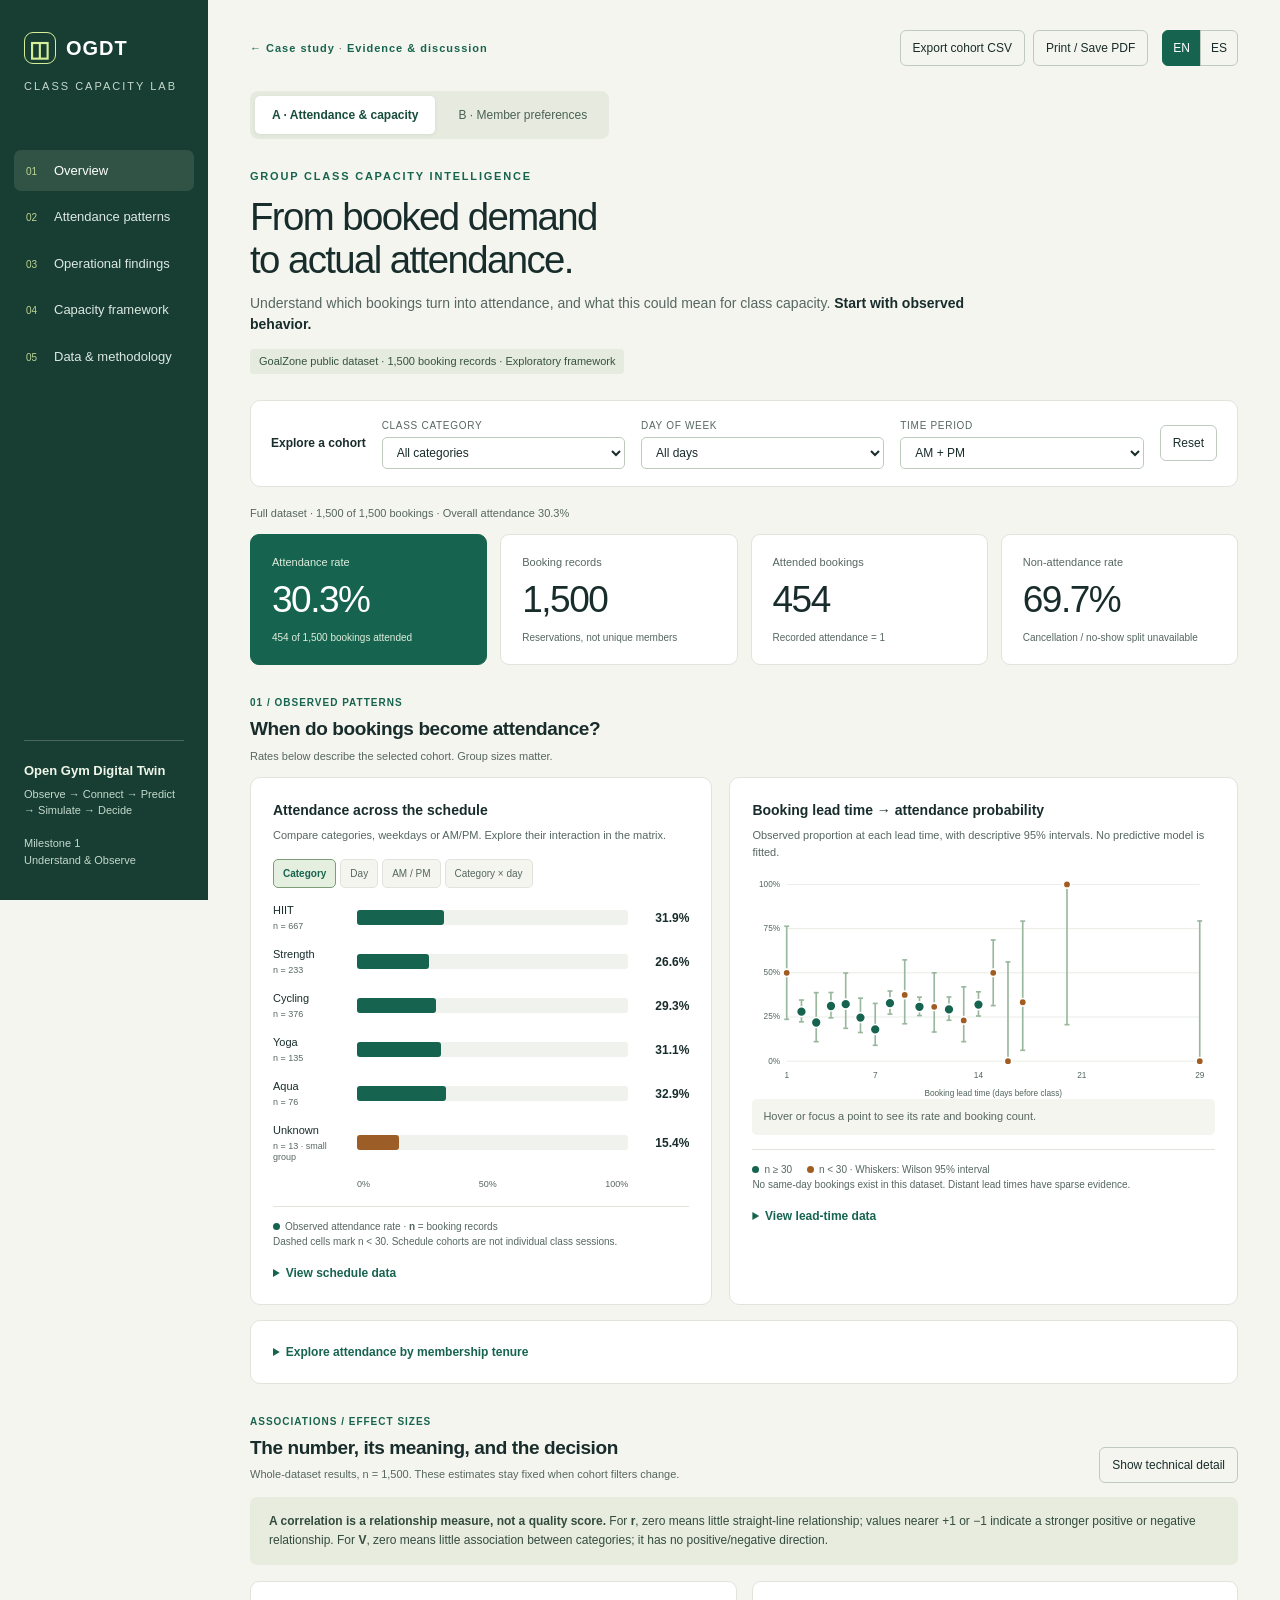
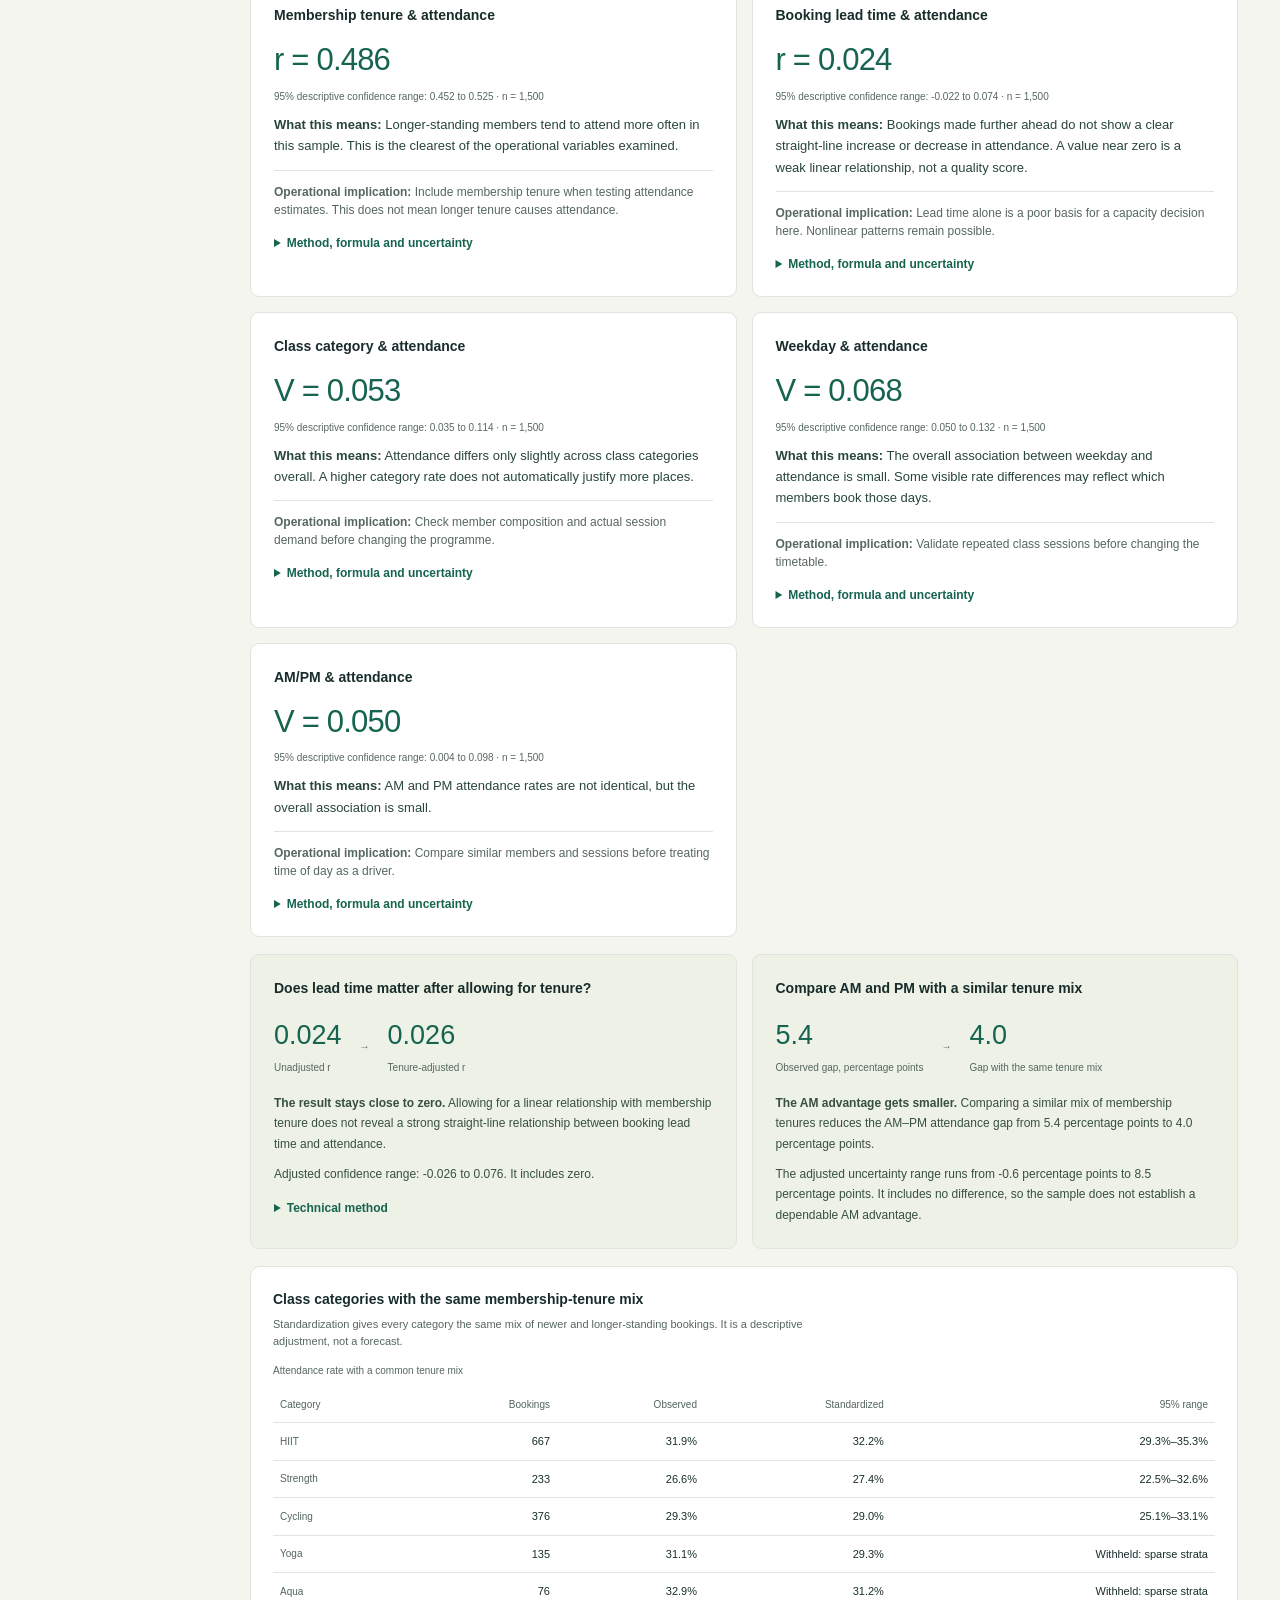
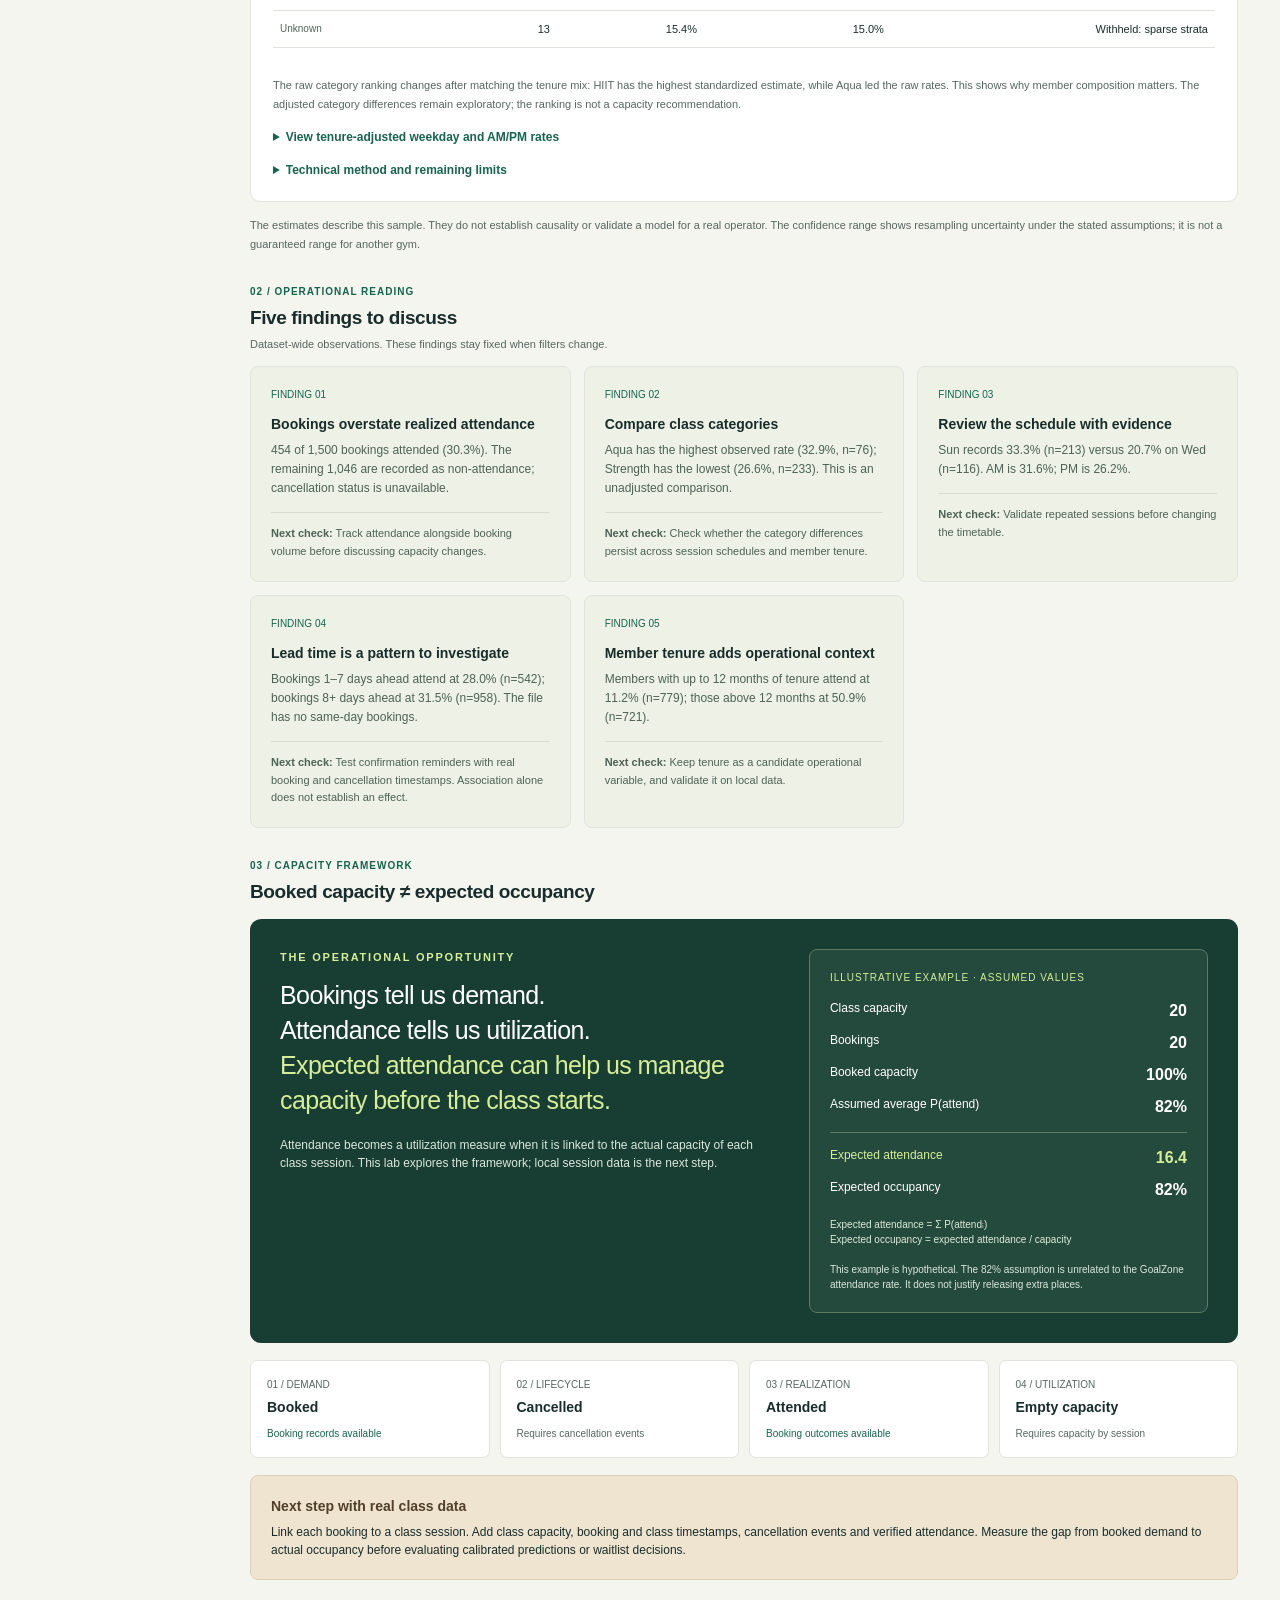
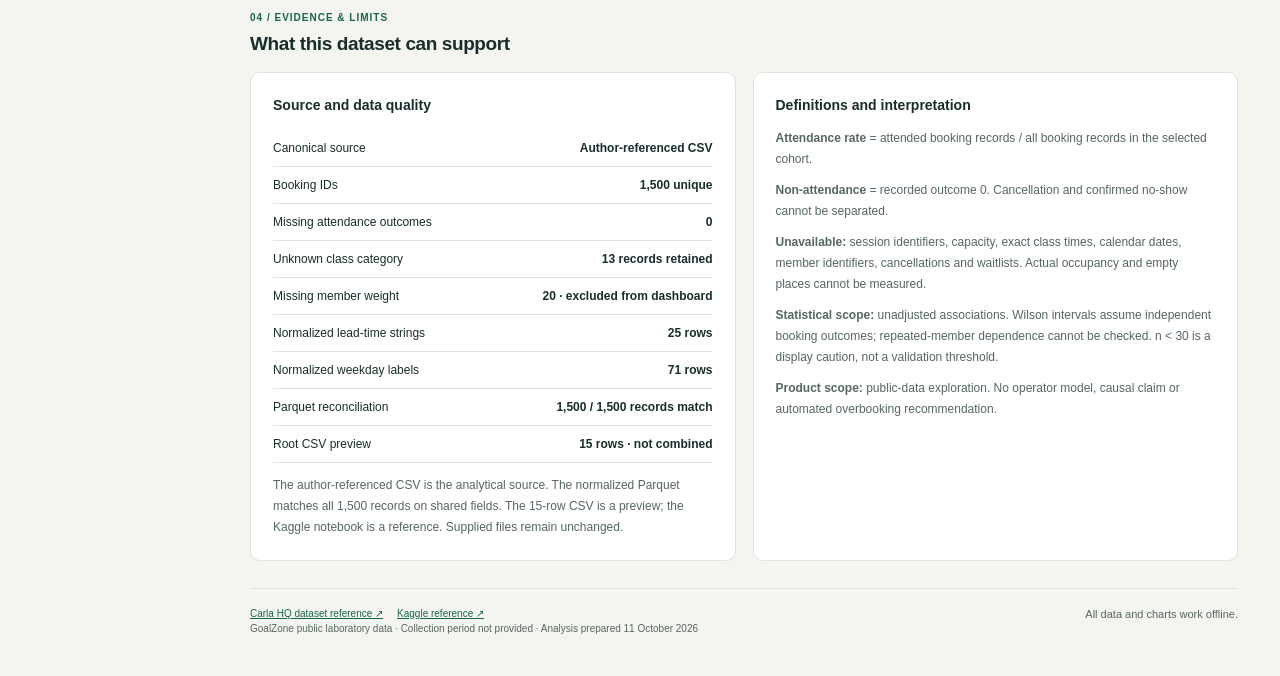
==== commit d285792b: "Class Capacity Lab: analysis pipeline and bilingual public site Exploratory analysis of 1,500 group-" ====
--- a/site/dashboard.html
+++ b/site/dashboard.html
@@ -63,7 +63,7 @@
   <div class="funnel"><div class="stage"><div class="stage-num">01 / DEMAND</div><h3>Booked</h3><div class="state available">Booking records available</div></div><div class="stage"><div class="stage-num">02 / LIFECYCLE</div><h3>Cancelled</h3><div class="state">Requires cancellation events</div></div><div class="stage"><div class="stage-num">03 / REALIZATION</div><h3>Attended</h3><div class="state available">Booking outcomes available</div></div><div class="stage"><div class="stage-num">04 / UTILIZATION</div><h3>Empty capacity</h3><div class="state">Requires capacity by session</div></div></div>
   <div class="nextstep"><h3>Next step with real class data</h3><p>Link each booking to a class session. Add class capacity, booking and class timestamps, cancellation events and verified attendance. Measure the gap from booked demand to actual occupancy before evaluating calibrated predictions or waitlist decisions.</p></div>
  </section>
- <section class="section" id="evidence"><div class="section-head"><div><div class="section-number">04 / EVIDENCE & LIMITS</div><h2>What this dataset can support</h2></div></div><div class="details-grid"><article class="card"><h3>Source and data quality</h3><ul class="audit-list" id="audit"></ul><p class="method">The author-referenced CSV is the analytical source. The normalized Parquet matches all 1,500 records on shared fields. The 15-row CSV is a preview; the Kaggle notebook is a reference. Supplied files remain unchanged.</p></article><article class="card"><h3>Definitions and interpretation</h3><div class="method"><p><strong>Attendance rate</strong> = attended booking records / all booking records in the selected cohort.</p><p><strong>Non-attendance</strong> = recorded outcome 0. Cancellation and confirmed no-show cannot be separated.</p><p><strong>Unavailable:</strong> session identifiers, capacity, exact class times, calendar dates, member identifiers, cancellations and waitlists. Actual occupancy and empty places cannot be measured.</p><p><strong>Statistical scope:</strong> unadjusted associations. Wilson intervals assume independent booking outcomes; repeated-member dependence cannot be checked. n &lt; 30 is a display caution, not a validation threshold.</p><p><strong>Product scope:</strong> public-data exploration. No Optimo model, causal claim or automated overbooking recommendation.</p></div></article></div></section>
+ <section class="section" id="evidence"><div class="section-head"><div><div class="section-number">04 / EVIDENCE & LIMITS</div><h2>What this dataset can support</h2></div></div><div class="details-grid"><article class="card"><h3>Source and data quality</h3><ul class="audit-list" id="audit"></ul><p class="method">The author-referenced CSV is the analytical source. The normalized Parquet matches all 1,500 records on shared fields. The 15-row CSV is a preview; the Kaggle notebook is a reference. Supplied files remain unchanged.</p></article><article class="card"><h3>Definitions and interpretation</h3><div class="method"><p><strong>Attendance rate</strong> = attended booking records / all booking records in the selected cohort.</p><p><strong>Non-attendance</strong> = recorded outcome 0. Cancellation and confirmed no-show cannot be separated.</p><p><strong>Unavailable:</strong> session identifiers, capacity, exact class times, calendar dates, member identifiers, cancellations and waitlists. Actual occupancy and empty places cannot be measured.</p><p><strong>Statistical scope:</strong> unadjusted associations. Wilson intervals assume independent booking outcomes; repeated-member dependence cannot be checked. n &lt; 30 is a display caution, not a validation threshold.</p><p><strong>Product scope:</strong> public-data exploration. No operator model, causal claim or automated overbooking recommendation.</p></div></article></div></section>
  <footer class="footer"><div><a href="https://carlahq.eu/datasets/fitness-club" target="_blank" rel="noopener">Carla HQ dataset reference ↗</a><a href="https://www.kaggle.com/code/adeforte/goalzone-predicting-gym-attendance" target="_blank" rel="noopener">Kaggle reference ↗</a><br>GoalZone public laboratory data · Collection period not provided · Analysis prepared 11 October 2026</div><span id="status" role="status">All data and charts work offline.</span></footer>
 </div>
 <style>
@@ -82,7 +82,7 @@
  <h3 style="margin:22px 0 10px">Transparent usage profiles</h3><p class="desc" style="margin-bottom:13px">Four mutually exclusive profiles based on reported group-class and PT use. These are descriptive rules, not fitted clusters.</p><div id="b-segments" class="usage-cards"></div></section>
  <section class="section" id="member-rules"><div class="section-head"><div><div class="section-number">03 / CO-PREFERENCE RULES</div><h2>Which classes share an audience?</h2><p class="sub">A → B means “among members naming A, how many also name B?” It is not a behavioral sequence.</p></div></div><article class="card"><div class="rules-control"><label for="b-min-pair">Minimum members naming both</label><input id="b-min-pair" type="number" min="1" max="503" value="10"><span>Exploratory count cutoff; no significance claim.</span></div><div id="b-rule-note" class="filter-note" aria-live="polite"></div><div id="b-rules-table" class="heat-wrap" tabindex="0" role="region" aria-label="Class association rules"></div><div class="chart-foot"><strong>Support</strong> = pair members / group participants. <strong>Confidence</strong> = pair members / antecedent members. <strong>Lift</strong> = confidence / consequent preference share.<br>Lift above 1 suggests positive co-preference in this sample. Favorite lists contain 1–3 choices, which can influence associations. Rules are exploratory and do not prove competition, complementarity or conversion uplift.</div></article></section>
  <section class="section" id="member-operations"><div class="section-head"><div><div class="section-number">04 / PROGRAMMING HYPOTHESES</div><h2>Turn preferences into questions to test</h2></div></div><div class="b-banner"><p>Class demand is not only volume.<br>Member preferences reveal shared interests that can inform programming and cross-sell hypotheses.</p><p class="support">Operational data must establish whether classes actually compete, complement each other or create incremental uptake.</p></div><div class="operational-notes"><article class="operational-note"><h3>Programming</h3><p>Use popular favorites to prioritize demand checks. Compare stated interest with bookings and attendance before adding sessions.</p></article><article class="operational-note"><h3>Schedule compatibility</h3><p>Investigate shared-interest pairs against the actual timetable. Preferences alone cannot establish a collision or an ideal class time.</p></article><article class="operational-note"><h3>Cross-program tests</h3><p>Explore class and PT offers for relevant members. Measure incremental uptake with an opt-in test and a comparison group.</p></article></div><div id="b-findings" class="insights" style="margin-top:17px"></div><div class="nextstep" style="margin-top:17px"><h3>Keep the two laboratory questions distinct</h3><p><strong>Dataset A:</strong> Which bookings turn into attendance? <strong>Dataset B:</strong> Which members report participating, and which classes share stated interest? Combine the concepts with local member, booking and session data; do not combine the public datasets as one population.</p></div></section>
- <section class="section" id="member-evidence"><div class="section-head"><div><div class="section-number">05 / EVIDENCE & LIMITS</div><h2>Member data quality and interpretation</h2></div></div><div class="details-grid"><article class="card"><h3>Source checks</h3><ul id="b-audit" class="audit-list"></ul><p class="method">Favorite labels are preserved exactly as supplied, including HIT, LesMiles and Kickboxen. They are not automatically mapped to GoalZone categories. Source files remain unchanged.</p></article><article class="card"><h3>What this analysis does not measure</h3><div class="method"><p><strong>Participation is reported:</strong> attend_group_lesson is a member-level flag, not a dated attendance log.</p><p><strong>Preferences are stated interest:</strong> no observed scheduling conflict, class attendance frequency or cross-sell outcome is available.</p><p><strong>Source verified:</strong> the author describes simulated membership data for EDA, licensed CC0. These generated profiles do not describe Optimo members or validate real-world behavior.</p><p><strong>Privacy in this view:</strong> dates of birth, gender, supplied age, trainer names and source IDs are excluded from the dashboard payload and cohort export.</p><p><strong>Next data:</strong> stable member IDs linked to chronological visits and class bookings, session schedules, attendance, capacity, cancellations and timestamped preferences.</p></div></article></div></section>
+ <section class="section" id="member-evidence"><div class="section-head"><div><div class="section-number">05 / EVIDENCE & LIMITS</div><h2>Member data quality and interpretation</h2></div></div><div class="details-grid"><article class="card"><h3>Source checks</h3><ul id="b-audit" class="audit-list"></ul><p class="method">Favorite labels are preserved exactly as supplied, including HIT, LesMiles and Kickboxen. They are not automatically mapped to GoalZone categories. Source files remain unchanged.</p></article><article class="card"><h3>What this analysis does not measure</h3><div class="method"><p><strong>Participation is reported:</strong> attend_group_lesson is a member-level flag, not a dated attendance log.</p><p><strong>Preferences are stated interest:</strong> no observed scheduling conflict, class attendance frequency or cross-sell outcome is available.</p><p><strong>Source verified:</strong> the author describes simulated membership data for EDA, licensed CC0. These generated profiles do not describe real members or validate real-world behavior.</p><p><strong>Privacy in this view:</strong> dates of birth, gender, supplied age, trainer names and source IDs are excluded from the dashboard payload and cohort export.</p><p><strong>Next data:</strong> stable member IDs linked to chronological visits and class bookings, session schedules, attendance, capacity, cancellations and timestamped preferences.</p></div></article></div></section>
  <footer class="b-footer">Gym Membership Dataset · 1,000 user-supplied member profiles · Synthetic data · Tarek Adam / Kaggle · CC0 · Updated 13 October 2026<br><span id="b-status" role="status">All analysis and filters work offline.</span></footer>
 </div>
 <script id="membership-analysis" type="application/json">{"records": [{"membership": "Premium", "visits": 4, "group": true, "pt": false, "favorites": ["BodyPump", "Kickboxen", "Zumba"], "checkin_band": "Evening (17–22)", "checkin_minutes": 1171, "duration": 116, "sauna": true, "days": ["Mon", "Sat", "Tue", "Wed"], "segment": "Group only"}, {"membership": "Standard", "visits": 3, "group": false, "pt": true, "favorites": [], "checkin_band": "Evening (17–22)", "checkin_minutes": 1171, "duration": 48, "sauna": false, "days": ["Mon", "Sat", "Wed"], "segment": "PT only"}, {"membership": "Premium", "visits": 1, "group": true, "pt": true, "favorites": ["XCore"], "checkin_band": "Morning (05–12)", "checkin_minutes": 509, "duration": 123, "sauna": false, "days": ["Sat"], "segment": "Group + PT"}, {"membership": "Premium", "visits": 3, "group": false, "pt": true, "favorites": [], "checkin_band": "Morning (05–12)", "checkin_minutes": 594, "duration": 99, "sauna": true, "days": ["Sat", "Tue", "Wed"], "segment": "PT only"}, {"membership": "Standard", "visits": 2, "group": true, "pt": true, "favorites": ["Running", "Yoga", "Zumba"], "checkin_band": "Morning (05–12)", "checkin_minutes": 509, "duration": 50, "sauna": false, "days": ["Thu", "Wed"], "segment": "Group + PT"}, {"membership": "Standard", "visits": 1, "group": false, "pt": false, "favorites": [], "checkin_band": "Evening (17–22)", "checkin_minutes": 1039, "duration": 180, "sauna": true, "days": ["Mon"], "segment": "Neither group nor PT"}, {"membership": "Premium", "visits": 3, "group": true, "pt": false, "favorites": ["BodyPump", "LesMiles"], "checkin_band": "Evening (17–22)", "checkin_minutes": 1186, "duration": 62, "sauna": false, "days": ["Sat", "Thu", "Wed"], "segment": "Group only"}, {"membership": "Standard", "visits": 2, "group": true, "pt": false, "favorites": ["XCore", "Yoga"], "checkin_band": "Evening (17–22)", "checkin_minutes": 1065, "duration": 95, "sauna": true, "days": ["Mon", "Wed"], "segment": "Group only"}, {"membership": "Premium", "visits": 3, "group": true, "pt": true, "favorites": ["BodyPump"], "checkin_band": "Morning (05–12)", "checkin_minutes": 585, "duration": 92, "sauna": false, "days": ["Sat", "Sun", "Thu"], "segment": "Group + PT"}, {"membership": "Premium", "visits": 1, "group": false, "pt": true, "favorites": [], "checkin_band": "Afternoon (12–17)", "checkin_minutes": 785, "duration": 144, "sauna": true, "days": ["Mon"], "segment": "PT only"}, {"membership": "Standard", "visits": 1, "group": false, "pt": true, "favorites": [], "checkin_band": "Afternoon (12–17)", "checkin_minutes": 830, "duration": 36, "sauna": false, "days": ["Fri"], "segment": "PT only"}, {"membership": "Premium", "visits": 3, "group": true, "pt": true, "favorites": ["Pilates", "XCore", "Zumba"], "checkin_band": "Morning (05–12)", "checkin_minutes": 612, "duration": 33, "sauna": true, "days": ["Fri", "Thu", "Wed"], "segment": "Group + PT"}, {"membership": "Standard", "visits": 2, "group": true, "pt": false, "favorites": ["HIT", "Running", "XCore"], "checkin_band": "Evening (17–22)", "checkin_minutes": 1024, "duration": 158, "sauna": true, "days": ["Sun", "Wed"], "segment": "Group only"}, {"membership": "Premium", "visits": 3, "group": false, "pt": false, "favorites": [], "checkin_band": "Evening (17–22)", "checkin_minutes": 1190, "duration": 61, "sauna": false, "days": ["Mon", "Tue", "Wed"], "segment": "Neither group nor PT"}, {"membership": "Premium", "visits": 1, "group": false, "pt": true, "favorites": [], "checkin_band": "Evening (17–22)", "checkin_minutes": 1212, "duration": 145, "sauna": false, "days": ["Sat"], "segment": "PT only"}, {"membership": "Standard", "visits": 4, "group": true, "pt": false, "favorites": ["Spinning", "XCore", "Zumba"], "checkin_band": "Evening (17–22)", "checkin_minutes": 1048, "duration": 61, "sauna": false, "days": ["Mon", "Thu", "Tue", "Wed"], "segment": "Group only"}, {"membership": "Premium", "visits": 3, "group": false, "pt": true, "favorites": [], "checkin_band": "Morning (05–12)", "checkin_minutes": 565, "duration": 161, "sauna": true, "days": ["Fri", "Sat", "Sun"], "segment": "PT only"}, {"membership": "Standard", "visits": 3, "group": false, "pt": true, "favorites": [], "checkin_band": "Afternoon (12–17)", "checkin_minutes": 1014, "duration": 119, "sauna": true, "days": ["Sat", "Thu", "Tue"], "segment": "PT only"}, {"membership": "Standard", "visits": 1, "group": true, "pt": true, "favorites": ["Pilates"], "checkin_band": "Morning (05–12)", "checkin_minutes": 601, "duration": 167, "sauna": true, "days": ["Tue"], "segment": "Group + PT"}, {"membership": "Premium", "visits": 2, "group": true, "pt": false, "favorites": ["BodyPump", "Pilates", "Zumba"], "checkin_band": "Afternoon (12–17)", "checkin_minutes": 835, "duration": 149, "sauna": false, "days": ["Sat", "Wed"], "segment": "Group only"}, {"membership": "Premium", "visits": 2, "group": false, "pt": true, "favorites": [], "checkin_band": "Morning (05–12)", "checkin_minutes": 499, "duration": 146, "sauna": false, "days": ["Fri", "Mon"], "segment": "PT only"}, {"membership": "Premium", "visits": 3, "group": true, "pt": false, "favorites": ["BodyBalance", "LesMiles", "Yoga"], "checkin_band": "Afternoon (12–17)", "checkin_minutes": 906, "duration": 154, "sauna": true, "days": ["Fri", "Mon", "Sat"], "segment": "Group only"}, {"membership": "Standard", "visits": 2, "group": true, "pt": true, "favorites": ["HIT"], "checkin_band": "Evening (17–22)", "checkin_minutes": 1256, "duration": 160, "sauna": false, "days": ["Mon", "Tue"], "segment": "Group + PT"}, {"membership": "Premium", "visits": 3, "group": false, "pt": true, "favorites": [], "checkin_band": "Afternoon (12–17)", "checkin_minutes": 874, "duration": 119, "sauna": true, "days": ["Sat", "Tue", "Wed"], "segment": "PT only"}, {"membership": "Premium", "visits": 1, "group": false, "pt": false, "favorites": [], "checkin_band": "Morning (05–12)", "checkin_minutes": 522, "duration": 112, "sauna": false, "days": ["Fri"], "segment": "Neither group nor PT"}, {"membership": "Standard", "visits": 1, "group": true, "pt": true, "favorites": ["BodyBalance", "Yoga", "Zumba"], "checkin_band": "Afternoon (12–17)", "checkin_minutes": 792, "duration": 102, "sauna": false, "days": ["Fri"], "segment": "Group + PT"}, {"membership": "Premium", "visits": 3, "group": true, "pt": false, "favorites": ["Zumba"], "checkin_band": "Afternoon (12–17)", "checkin_minutes": 901, "duration": 118, "sauna": false, "days": ["Fri", "Sun", "Wed"], "segment": "Group only"}, {"membership": "Standard", "visits": 5, "group": true, "pt": true, "favorites": ["BodyBalance", "Pilates", "Running"], "checkin_band": "Evening (17–22)", "checkin_minutes": 1181, "duration": 114, "sauna": false, "days": ["Fri", "Sat", "Sun", "Tue", "Wed"], "segment": "Group + PT"}, {"membership": "Premium", "visits": 1, "group": false, "pt": false, "favorites": [], "checkin_band": "Morning (05–12)", "checkin_minutes": 685, "duration": 91, "sauna": true, "days": ["Wed"], "segment": "Neither group nor PT"}, {"membership": "Premium", "visits": 3, "group": true, "pt": false, "favorites": ["BodyPump", "Spinning", "Zumba"], "checkin_band": "Evening (17–22)", "checkin_minutes": 1215, "duration": 81, "sauna": true, "days": ["Fri", "Mon", "Thu"], "segment": "Group only"}, {"membership": "Premium", "visits": 3, "group": false, "pt": true, "favorites": [], "checkin_band": "Morning (05–12)", "checkin_minutes": 601, "duration": 130, "sauna": true, "days": ["Sun", "Thu", "Wed"], "segment": "PT only"}, {"membership": "Standard", "visits": 5, "group": false, "pt": false, "favorites": [], "checkin_band": "Evening (17–22)", "checkin_minutes": 1253, "duration": 160, "sauna": false, "days": ["Fri", "Mon", "Sat", "Sun", "Wed"], "segment": "Neither group nor PT"}, {"membership": "Premium", "visits": 3, "group": true, "pt": true, "favorites": ["HIT", "LesMiles"], "checkin_band": "Morning (05–12)", "checkin_minutes": 623, "duration": 98, "sauna": true, "days": ["Sat", "Sun", "Tue"], "segment": "Group + PT"}, {"membership": "Premium", "visits": 2, "group": true, "pt": true, "favorites": ["BodyBalance", "Running", "XCore"], "checkin_band": "Afternoon (12–17)", "checkin_minutes": 882, "duration": 86, "sauna": true, "days": ["Mon", "Sat"], "segment": "Group + PT"}, {"membership": "Premium", "visits": 5, "group": false, "pt": true, "favorites": [], "checkin_band": "Evening (17–22)", "checkin_minutes": 1095, "duration": 159, "sauna": true, "days": ["Mon", "Sun", "Thu", "Tue", "Wed"], "segment": "PT only"}, {"membership": "Standard", "visits": 3, "group": true, "pt": false, "favorites": ["XCore"], "checkin_band": "Afternoon (12–17)", "checkin_minutes": 819, "duration": 161, "sauna": true, "days": ["Sat", "Sun", "Tue"], "segment": "Group only"}, {"membership": "Standard", "visits": 5, "group": false, "pt": false, "favorites": [], "checkin_band": "Morning (05–12)", "checkin_minutes": 542, "duration": 79, "sauna": false, "days": ["Fri", "Sat", "Sun", "Tue", "Wed"], "segment": "Neither group nor PT"}, {"membership": "Premium", "visits": 2, "group": false, "pt": false, "favorites": [], "checkin_band": "Morning (05–12)", "checkin_minutes": 519, "duration": 118, "sauna": false, "days": ["Sat", "Thu"], "segment": "Neither group nor PT"}, {"membership": "Premium", "visits": 1, "group": false, "pt": false, "favorites": [], "checkin_band": "Evening (17–22)", "checkin_minutes": 1243, "duration": 135, "sauna": false, "days": ["Wed"], "segment": "Neither group nor PT"}, {"membership": "Premium", "visits": 2, "group": true, "pt": false, "favorites": ["LesMiles"], "checkin_band": "Morning (05–12)", "checkin_minutes": 626, "duration": 107, "sauna": true, "days": ["Mon", "Tue"], "segment": "Group only"}, {"membership": "Premium", "visits": 3, "group": false, "pt": true, "favorites": [], "checkin_band": "Afternoon (12–17)", "checkin_minutes": 964, "duration": 107, "sauna": true, "days": ["Mon", "Sun", "Tue"], "segment": "PT only"}, {"membership": "Standard", "visits": 1, "group": false, "pt": false, "favorites": [], "checkin_band": "Morning (05–12)", "checkin_minutes": 578, "duration": 58, "sauna": false, "days": ["Sun"], "segment": "Neither group nor PT"}, {"membership": "Premium", "visits": 1, "group": true, "pt": true, "favorites": ["BodyBalance"], "checkin_band": "Morning (05–12)", "checkin_minutes": 625, "duration": 99, "sauna": false, "days": ["Thu"], "segment": "Group + PT"}, {"membership": "Standard", "visits": 1, "group": false, "pt": true, "favorites": [], "checkin_band": "Morning (05–12)", "checkin_minutes": 709, "duration": 142, "sauna": true, "days": ["Sun"], "segment": "PT only"}, {"membership": "Premium", "visits": 2, "group": false, "pt": true, "favorites": [], "checkin_band": "Morning (05–12)", "checkin_minutes": 597, "duration": 158, "sauna": true, "days": ["Tue", "Wed"], "segment": "PT only"}, {"membership": "Standard", "visits": 4, "group": true, "pt": true, "favorites": ["Spinning"], "checkin_band": "Evening (17–22)", "checkin_minutes": 1121, "duration": 175, "sauna": false, "days": ["Fri", "Mon", "Sat", "Tue"], "segment": "Group + PT"}, {"membership": "Standard", "visits": 3, "group": false, "pt": false, "favorites": [], "checkin_band": "Afternoon (12–17)", "checkin_minutes": 902, "duration": 87, "sauna": false, "days": ["Sun", "Tue", "Wed"], "segment": "Neither group nor PT"}, {"membership": "Premium", "visits": 5, "group": true, "pt": true, "favorites": ["Yoga"], "checkin_band": "Afternoon (12–17)", "checkin_minutes": 989, "duration": 136, "sauna": true, "days": ["Fri", "Mon", "Sun", "Thu", "Tue"], "segment": "Group + PT"}, {"membership": "Premium", "visits": 3, "group": true, "pt": true, "favorites": ["BodyBalance", "Yoga"], "checkin_band": "Morning (05–12)", "checkin_minutes": 716, "duration": 137, "sauna": true, "days": ["Fri", "Thu", "Tue"], "segment": "Group + PT"}, {"membership": "Premium", "visits": 2, "group": true, "pt": false, "favorites": ["BodyPump", "Zumba"], "checkin_band": "Morning (05–12)", "checkin_minutes": 534, "duration": 161, "sauna": true, "days": ["Sat", "Tue"], "segment": "Group only"}, {"membership": "Standard", "visits": 3, "group": false, "pt": false, "favorites": [], "checkin_band": "Morning (05–12)", "checkin_minutes": 583, "duration": 93, "sauna": true, "days": ["Mon", "Sun", "Thu"], "segment": "Neither group nor PT"}, {"membership": "Premium", "visits": 2, "group": true, "pt": false, "favorites": ["BodyPump", "Yoga"], "checkin_band": "Evening (17–22)", "checkin_minutes": 1258, "duration": 82, "sauna": true, "days": ["Sat", "Wed"], "segment": "Group only"}, {"membership": "Premium", "visits": 2, "group": true, "pt": false, "favorites": ["BodyBalance", "Running"], "checkin_band": "Morning (05–12)", "checkin_minutes": 566, "duration": 69, "sauna": false, "days": ["Sun", "Thu"], "segment": "Group only"}, {"membership": "Standard", "visits": 4, "group": true, "pt": true, "favorites": ["Pilates"], "checkin_band": "Evening (17–22)", "checkin_minutes": 1236, "duration": 161, "sauna": false, "days": ["Fri", "Mon", "Sat", "Thu"], "segment": "Group + PT"}, {"membership": "Standard", "visits": 2, "group": true, "pt": true, "favorites": ["Kickboxen", "LesMiles", "Spinning"], "checkin_band": "Afternoon (12–17)", "checkin_minutes": 949, "duration": 162, "sauna": true, "days": ["Sun", "Thu"], "segment": "Group + PT"}, {"membership": "Standard", "visits": 3, "group": false, "pt": false, "favorites": [], "checkin_band": "Evening (17–22)", "checkin_minutes": 1033, "duration": 71, "sauna": true, "days": ["Fri", "Sun", "Tue"], "segment": "Neither group nor PT"}, {"membership": "Standard", "visits": 3, "group": false, "pt": false, "favorites": [], "checkin_band": "Morning (05–12)", "checkin_minutes": 516, "duration": 162, "sauna": false, "days": ["Sat", "Thu", "Wed"], "segment": "Neither group nor PT"}, {"membership": "Premium", "visits": 5, "group": true, "pt": true, "favorites": ["BodyBalance", "BodyPump"], "checkin_band": "Afternoon (12–17)", "checkin_minutes": 739, "duration": 30, "sauna": true, "days": ["Fri", "Mon", "Sat", "Thu", "Tue"], "segment": "Group + PT"}, {"membership": "Premium", "visits": 2, "group": true, "pt": false, "favorites": ["Kickboxen"], "checkin_band": "Morning (05–12)", "checkin_minutes": 640, "duration": 86, "sauna": true, "days": ["Fri", "Tue"], "segment": "Group only"}, {"membership": "Standard", "visits": 2, "group": true, "pt": true, "favorites": ["XCore", "Zumba"], "checkin_band": "Evening (17–22)", "checkin_minutes": 1178, "duration": 122, "sauna": true, "days": ["Sat", "Thu"], "segment": "Group + PT"}, {"membership": "Premium", "visits": 3, "group": false, "pt": true, "favorites": [], "checkin_band": "Evening (17–22)", "checkin_minutes": 1110, "duration": 107, "sauna": false, "days": ["Mon", "Sun", "Wed"], "segment": "PT only"}, {"membership": "Standard", "visits": 3, "group": false, "pt": true, "favorites": [], "checkin_band": "Morning (05–12)", "checkin_minutes": 628, "duration": 68, "sauna": true, "days": ["Sat", "Tue", "Wed"], "segment": "PT only"}, {"membership": "Standard", "visits": 3, "group": false, "pt": false, "favorites": [], "checkin_band": "Evening (17–22)", "checkin_minutes": 1042, "duration": 35, "sauna": true, "days": ["Fri", "Sun", "Thu"], "segment": "Neither group nor PT"}, {"membership": "Premium", "visits": 3, "group": false, "pt": true, "favorites": [], "checkin_band": "Morning (05–12)", "checkin_minutes": 641, "duration": 57, "sauna": true, "days": ["Fri", "Sat", "Sun"], "segment": "PT only"}, {"membership": "Standard", "visits": 2, "group": false, "pt": false, "favorites": [], "checkin_band": "Afternoon (12–17)", "checkin_minutes": 835, "duration": 147, "sauna": true, "days": ["Sun", "Tue"], "segment": "Neither group nor PT"}, {"membership": "Premium", "visits": 4, "group": false, "pt": false, "favorites": [], "checkin_band": "Afternoon (12–17)", "checkin_minutes": 786, "duration": 48, "sauna": true, "days": ["Fri", "Thu", "Tue", "Wed"], "segment": "Neither group nor PT"}, {"membership": "Premium", "visits": 1, "group": true, "pt": false, "favorites": ["Running"], "checkin_band": "Morning (05–12)", "checkin_minutes": 498, "duration": 170, "sauna": false, "days": ["Sun"], "segment": "Group only"}, {"membership": "Standard", "visits": 5, "group": true, "pt": true, "favorites": ["Spinning"], "checkin_band": "Afternoon (12–17)", "checkin_minutes": 784, "duration": 33, "sauna": true, "days": ["Mon", "Sat", "Sun", "Thu", "Wed"], "segment": "Group + PT"}, {"membership": "Premium", "visits": 1, "group": true, "pt": false, "favorites": ["Zumba"], "checkin_band": "Morning (05–12)", "checkin_minutes": 544, "duration": 43, "sauna": false, "days": ["Wed"], "segment": "Group only"}, {"membership": "Premium", "visits": 3, "group": false, "pt": false, "favorites": [], "checkin_band": "Morning (05–12)", "checkin_minutes": 671, "duration": 165, "sauna": true, "days": ["Fri", "Sun", "Tue"], "segment": "Neither group nor PT"}, {"membership": "Premium", "visits": 5, "group": true, "pt": true, "favorites": ["BodyPump"], "checkin_band": "Afternoon (12–17)", "checkin_minutes": 784, "duration": 54, "sauna": true, "days": ["Fri", "Mon", "Sat", "Sun", "Tue"], "segment": "Group + PT"}, {"membership": "Premium", "visits": 1, "group": false, "pt": true, "favorites": [], "checkin_band": "Morning (05–12)", "checkin_minutes": 630, "duration": 177, "sauna": true, "days": ["Wed"], "segment": "PT only"}, {"membership": "Premium", "visits": 2, "group": false, "pt": true, "favorites": [], "checkin_band": "Evening (17–22)", "checkin_minutes": 1026, "duration": 93, "sauna": false, "days": ["Mon", "Tue"], "segment": "PT only"}, {"membership": "Standard", "visits": 2, "group": false, "pt": false, "favorites": [], "checkin_band": "Evening (17–22)", "checkin_minutes": 1217, "duration": 166, "sauna": true, "days": ["Fri", "Sun"], "segment": "Neither group nor PT"}, {"membership": "Standard", "visits": 5, "group": false, "pt": false, "favorites": [], "checkin_band": "Morning (05–12)", "checkin_minutes": 597, "duration": 145, "sauna": false, "days": ["Fri", "Mon", "Sat", "Thu", "Tue"], "segment": "Neither group nor PT"}, {"membership": "Premium", "visits": 1, "group": false, "pt": true, "favorites": [], "checkin_band": "Afternoon (12–17)", "checkin_minutes": 933, "duration": 88, "sauna": true, "days": ["Sun"], "segment": "PT only"}, {"membership": "Premium", "visits": 2, "group": false, "pt": true, "favorites": [], "checkin_band": "Afternoon (12–17)", "checkin_minutes": 954, "duration": 52, "sauna": false, "days": ["Mon", "Tue"], "segment": "PT only"}, {"membership": "Premium", "visits": 2, "group": true, "pt": true, "favorites": ["BodyBalance", "Spinning", "Zumba"], "checkin_band": "Afternoon (12–17)", "checkin_minutes": 976, "duration": 107, "sauna": false, "days": ["Mon", "Sun"], "segment": "Group + PT"}, {"membership": "Standard", "visits": 5, "group": true, "pt": false, "favorites": ["XCore"], "checkin_band": "Afternoon (12–17)", "checkin_minutes": 764, "duration": 180, "sauna": false, "days": ["Fri", "Sat", "Thu", "Tue", "Wed"], "segment": "Group only"}, {"membership": "Standard", "visits": 2, "group": true, "pt": true, "favorites": ["LesMiles", "Spinning", "Yoga"], "checkin_band": "Evening (17–22)", "checkin_minutes": 1099, "duration": 103, "sauna": true, "days": ["Fri", "Tue"], "segment": "Group + PT"}, {"membership": "Standard", "visits": 2, "group": false, "pt": true, "favorites": [], "checkin_band": "Afternoon (12–17)", "checkin_minutes": 755, "duration": 163, "sauna": true, "days": ["Mon", "Sat"], "segment": "PT only"}, {"membership": "Standard", "visits": 3, "group": true, "pt": false, "favorites": ["Kickboxen", "Running"], "checkin_band": "Evening (17–22)", "checkin_minutes": 1135, "duration": 125, "sauna": false, "days": ["Sun", "Thu", "Wed"], "segment": "Group only"}, {"membership": "Premium", "visits": 1, "group": false, "pt": false, "favorites": [], "checkin_band": "Morning (05–12)", "checkin_minutes": 513, "duration": 84, "sauna": false, "days": ["Mon"], "segment": "Neither group nor PT"}, {"membership": "Standard", "visits": 3, "group": true, "pt": false, "favorites": ["HIT", "Yoga"], "checkin_band": "Morning (05–12)", "checkin_minutes": 555, "duration": 49, "sauna": false, "days": ["Sun", "Thu", "Tue"], "segment": "Group only"}, {"membership": "Premium", "visits": 2, "group": true, "pt": false, "favorites": ["HIT"], "checkin_band": "Evening (17–22)", "checkin_minutes": 1147, "duration": 173, "sauna": false, "days": ["Sat", "Sun"], "segment": "Group only"}, {"membership": "Standard", "visits": 3, "group": true, "pt": true, "favorites": ["BodyBalance", "BodyPump", "XCore"], "checkin_band": "Evening (17–22)", "checkin_minutes": 1229, "duration": 66, "sauna": false, "days": ["Mon", "Sun", "Tue"], "segment": "Group + PT"}, {"membership": "Premium", "visits": 3, "group": true, "pt": true, "favorites": ["BodyPump", "HIT", "Kickboxen"], "checkin_band": "Afternoon (12–17)", "checkin_minutes": 771, "duration": 106, "sauna": true, "days": ["Fri", "Sat", "Tue"], "segment": "Group + PT"}, {"membership": "Premium", "visits": 2, "group": false, "pt": false, "favorites": [], "checkin_band": "Morning (05–12)", "checkin_minutes": 689, "duration": 94, "sauna": true, "days": ["Sat", "Sun"], "segment": "Neither group nor PT"}, {"membership": "Standard", "visits": 4, "group": true, "pt": false, "favorites": ["Yoga"], "checkin_band": "Morning (05–12)", "checkin_minutes": 634, "duration": 53, "sauna": true, "days": ["Fri", "Mon", "Sat", "Wed"], "segment": "Group only"}, {"membership": "Standard", "visits": 1, "group": false, "pt": false, "favorites": [], "checkin_band": "Morning (05–12)", "checkin_minutes": 673, "duration": 126, "sauna": true, "days": ["Sat"], "segment": "Neither group nor PT"}, {"membership": "Premium", "visits": 3, "group": false, "pt": false, "favorites": [], "checkin_band": "Afternoon (12–17)", "checkin_minutes": 784, "duration": 77, "sauna": false, "days": ["Mon", "Sat", "Sun"], "segment": "Neither group nor PT"}, {"membership": "Standard", "visits": 1, "group": true, "pt": true, "favorites": ["Running"], "checkin_band": "Afternoon (12–17)", "checkin_minutes": 877, "duration": 48, "sauna": false, "days": ["Sun"], "segment": "Group + PT"}, {"membership": "Standard", "visits": 4, "group": true, "pt": false, "favorites": ["BodyPump", "Pilates", "Spinning"], "checkin_band": "Morning (05–12)", "checkin_minutes": 595, "duration": 48, "sauna": true, "days": ["Mon", "Sat", "Sun", "Wed"], "segment": "Group only"}, {"membership": "Standard", "visits": 2, "group": true, "pt": true, "favorites": ["BodyPump", "HIT", "Spinning"], "checkin_band": "Afternoon (12–17)", "checkin_minutes": 1003, "duration": 123, "sauna": true, "days": ["Tue", "Wed"], "segment": "Group + PT"}, {"membership": "Standard", "visits": 3, "group": true, "pt": false, "favorites": ["BodyBalance"], "checkin_band": "Morning (05–12)", "checkin_minutes": 610, "duration": 160, "sauna": true, "days": ["Fri", "Thu", "Wed"], "segment": "Group only"}, {"membership": "Standard", "visits": 1, "group": false, "pt": false, "favorites": [], "checkin_band": "Morning (05–12)", "checkin_minutes": 628, "duration": 177, "sauna": true, "days": ["Sat"], "segment": "Neither group nor PT"}, {"membership": "Premium", "visits": 3, "group": false, "pt": false, "favorites": [], "checkin_band": "Afternoon (12–17)", "checkin_minutes": 856, "duration": 172, "sauna": false, "days": ["Fri", "Sun", "Wed"], "segment": "Neither group nor PT"}, {"membership": "Premium", "visits": 2, "group": false, "pt": true, "favorites": [], "checkin_band": "Afternoon (12–17)", "checkin_minutes": 1017, "duration": 117, "sauna": false, "days": ["Sat", "Tue"], "segment": "PT only"}, {"membership": "Premium", "visits": 2, "group": false, "pt": true, "favorites": [], "checkin_band": "Morning (05–12)", "checkin_minutes": 575, "duration": 145, "sauna": true, "days": ["Fri", "Mon"], "segment": "PT only"}, {"membership": "Premium", "visits": 3, "group": false, "pt": false, "favorites": [], "checkin_band": "Morning (05–12)", "checkin_minutes": 514, "duration": 86, "sauna": true, "days": ["Mon", "Sat", "Wed"], "segment": "Neither group nor PT"}, {"membership": "Standard", "visits": 3, "group": true, "pt": true, "favorites": ["HIT"], "checkin_band": "Morning (05–12)", "checkin_minutes": 611, "duration": 79, "sauna": true, "days": ["Sat", "Sun", "Wed"], "segment": "Group + PT"}, {"membership": "Standard", "visits": 3, "group": true, "pt": true, "favorites": ["BodyPump"], "checkin_band": "Evening (17–22)", "checkin_minutes": 1062, "duration": 140, "sauna": false, "days": ["Fri", "Mon", "Sun"], "segment": "Group + PT"}, {"membership": "Standard", "visits": 5, "group": true, "pt": true, "favorites": ["BodyBalance", "Pilates"], "checkin_band": "Morning (05–12)", "checkin_minutes": 629, "duration": 49, "sauna": false, "days": ["Fri", "Sat", "Sun", "Thu", "Wed"], "segment": "Group + PT"}, {"membership": "Premium", "visits": 2, "group": false, "pt": true, "favorites": [], "checkin_band": "Afternoon (12–17)", "checkin_minutes": 799, "duration": 91, "sauna": true, "days": ["Sat", "Tue"], "segment": "PT only"}, {"membership": "Premium", "visits": 1, "group": true, "pt": true, "favorites": ["BodyPump", "Zumba"], "checkin_band": "Morning (05–12)", "checkin_minutes": 591, "duration": 42, "sauna": true, "days": ["Mon"], "segment": "Group + PT"}, {"membership": "Premium", "visits": 3, "group": true, "pt": false, "favorites": ["LesMiles", "Pilates"], "checkin_band": "Evening (17–22)", "checkin_minutes": 1197, "duration": 91, "sauna": false, "days": ["Fri", "Sun", "Thu"], "segment": "Group only"}, {"membership": "Standard", "visits": 2, "group": false, "pt": false, "favorites": [], "checkin_band": "Evening (17–22)", "checkin_minutes": 1213, "duration": 95, "sauna": false, "days": ["Fri", "Mon"], "segment": "Neither group nor PT"}, {"membership": "Standard", "visits": 3, "group": true, "pt": true, "favorites": ["BodyBalance", "Kickboxen", "Running"], "checkin_band": "Evening (17–22)", "checkin_minutes": 1192, "duration": 54, "sauna": false, "days": ["Sat", "Sun", "Thu"], "segment": "Group + PT"}, {"membership": "Premium", "visits": 1, "group": false, "pt": false, "favorites": [], "checkin_band": "Afternoon (12–17)", "checkin_minutes": 842, "duration": 87, "sauna": false, "days": ["Thu"], "segment": "Neither group nor PT"}, {"membership": "Premium", "visits": 2, "group": true, "pt": false, "favorites": ["Pilates"], "checkin_band": "Evening (17–22)", "checkin_minutes": 1072, "duration": 169, "sauna": true, "days": ["Fri", "Wed"], "segment": "Group only"}, {"membership": "Standard", "visits": 3, "group": true, "pt": false, "favorites": ["HIT", "LesMiles"], "checkin_band": "Evening (17–22)", "checkin_minutes": 1063, "duration": 40, "sauna": false, "days": ["Sat", "Sun", "Wed"], "segment": "Group only"}, {"membership": "Standard", "visits": 3, "group": true, "pt": false, "favorites": ["BodyBalance", "HIT", "Pilates"], "checkin_band": "Afternoon (12–17)", "checkin_minutes": 993, "duration": 156, "sauna": false, "days": ["Fri", "Sun", "Wed"], "segment": "Group only"}, {"membership": "Premium", "visits": 1, "group": false, "pt": true, "favorites": [], "checkin_band": "Afternoon (12–17)", "checkin_minutes": 983, "duration": 104, "sauna": false, "days": ["Sun"], "segment": "PT only"}, {"membership": "Premium", "visits": 3, "group": false, "pt": true, "favorites": [], "checkin_band": "Afternoon (12–17)", "checkin_minutes": 831, "duration": 142, "sauna": true, "days": ["Sun", "Thu", "Tue"], "segment": "PT only"}, {"membership": "Premium", "visits": 3, "group": false, "pt": true, "favorites": [], "checkin_band": "Afternoon (12–17)", "checkin_minutes": 876, "duration": 35, "sauna": false, "days": ["Sat", "Sun", "Tue"], "segment": "PT only"}, {"membership": "Premium", "visits": 4, "group": false, "pt": false, "favorites": [], "checkin_band": "Evening (17–22)", "checkin_minutes": 1148, "duration": 178, "sauna": true, "days": ["Fri", "Thu", "Tue", "Wed"], "segment": "Neither group nor PT"}, {"membership": "Standard", "visits": 1, "group": true, "pt": false, "favorites": ["Pilates"], "checkin_band": "Evening (17–22)", "checkin_minutes": 1082, "duration": 42, "sauna": false, "days": ["Tue"], "segment": "Group only"}, {"membership": "Standard", "visits": 5, "group": false, "pt": false, "favorites": [], "checkin_band": "Morning (05–12)", "checkin_minutes": 503, "duration": 56, "sauna": false, "days": ["Sat", "Sun", "Thu", "Tue", "Wed"], "segment": "Neither group nor PT"}, {"membership": "Premium", "visits": 3, "group": true, "pt": true, "favorites": ["BodyPump", "HIT"], "checkin_band": "Afternoon (12–17)", "checkin_minutes": 810, "duration": 67, "sauna": false, "days": ["Mon", "Sun", "Wed"], "segment": "Group + PT"}, {"membership": "Standard", "visits": 3, "group": false, "pt": true, "favorites": [], "checkin_band": "Afternoon (12–17)", "checkin_minutes": 895, "duration": 143, "sauna": true, "days": ["Fri", "Tue", "Wed"], "segment": "PT only"}, {"membership": "Premium", "visits": 2, "group": true, "pt": false, "favorites": ["BodyPump", "Pilates", "Yoga"], "checkin_band": "Evening (17–22)", "checkin_minutes": 1159, "duration": 93, "sauna": false, "days": ["Sun", "Thu"], "segment": "Group only"}, {"membership": "Premium", "visits": 1, "group": true, "pt": false, "favorites": ["Kickboxen"], "checkin_band": "Evening (17–22)", "checkin_minutes": 1209, "duration": 108, "sauna": true, "days": ["Fri"], "segment": "Group only"}, {"membership": "Standard", "visits": 3, "group": false, "pt": false, "favorites": [], "checkin_band": "Morning (05–12)", "checkin_minutes": 586, "duration": 151, "sauna": false, "days": ["Mon", "Sat", "Thu"], "segment": "Neither group nor PT"}, {"membership": "Premium", "visits": 3, "group": false, "pt": true, "favorites": [], "checkin_band": "Afternoon (12–17)", "checkin_minutes": 880, "duration": 73, "sauna": false, "days": ["Fri", "Sat", "Wed"], "segment": "PT only"}, {"membership": "Standard", "visits": 3, "group": false, "pt": true, "favorites": [], "checkin_band": "Afternoon (12–17)", "checkin_minutes": 849, "duration": 145, "sauna": false, "days": ["Sat", "Sun", "Tue"], "segment": "PT only"}, {"membership": "Standard", "visits": 3, "group": false, "pt": true, "favorites": [], "checkin_band": "Morning (05–12)", "checkin_minutes": 520, "duration": 95, "sauna": true, "days": ["Mon", "Sat", "Thu"], "segment": "PT only"}, {"membership": "Standard", "visits": 3, "group": false, "pt": true, "favorites": [], "checkin_band": "Morning (05–12)", "checkin_minutes": 658, "duration": 84, "sauna": true, "days": ["Fri", "Thu", "Tue"], "segment": "PT only"}, {"membership": "Premium", "visits": 3, "group": false, "pt": false, "favorites": [], "checkin_band": "Afternoon (12–17)", "checkin_minutes": 863, "duration": 85, "sauna": false, "days": ["Fri", "Sun", "Thu"], "segment": "Neither group nor PT"}, {"membership": "Premium", "visits": 1, "group": true, "pt": true, "favorites": ["BodyBalance", "Running"], "checkin_band": "Afternoon (12–17)", "checkin_minutes": 744, "duration": 50, "sauna": true, "days": ["Sun"], "segment": "Group + PT"}, {"membership": "Premium", "visits": 2, "group": false, "pt": true, "favorites": [], "checkin_band": "Evening (17–22)", "checkin_minutes": 1180, "duration": 172, "sauna": false, "days": ["Sat", "Tue"], "segment": "PT only"}, {"membership": "Standard", "visits": 3, "group": false, "pt": true, "favorites": [], "checkin_band": "Afternoon (12–17)", "checkin_minutes": 941, "duration": 83, "sauna": false, "days": ["Fri", "Thu", "Tue"], "segment": "PT only"}, {"membership": "Premium", "visits": 1, "group": false, "pt": true, "favorites": [], "checkin_band": "Evening (17–22)", "checkin_minutes": 1091, "duration": 160, "sauna": true, "days": ["Wed"], "segment": "PT only"}, {"membership": "Premium", "visits": 2, "group": true, "pt": false, "favorites": ["Zumba"], "checkin_band": "Morning (05–12)", "checkin_minutes": 695, "duration": 119, "sauna": true, "days": ["Fri", "Tue"], "segment": "Group only"}, {"membership": "Premium", "visits": 5, "group": true, "pt": true, "favorites": ["BodyPump", "Spinning"], "checkin_band": "Morning (05–12)", "checkin_minutes": 571, "duration": 95, "sauna": true, "days": ["Fri", "Mon", "Sat", "Thu", "Wed"], "segment": "Group + PT"}, {"membership": "Standard", "visits": 2, "group": false, "pt": true, "favorites": [], "checkin_band": "Afternoon (12–17)", "checkin_minutes": 785, "duration": 100, "sauna": false, "days": ["Sun", "Thu"], "segment": "PT only"}, {"membership": "Standard", "visits": 2, "group": false, "pt": false, "favorites": [], "checkin_band": "Afternoon (12–17)", "checkin_minutes": 1011, "duration": 174, "sauna": false, "days": ["Mon", "Tue"], "segment": "Neither group nor PT"}, {"membership": "Premium", "visits": 3, "group": false, "pt": false, "favorites": [], "checkin_band": "Morning (05–12)", "checkin_minutes": 632, "duration": 37, "sauna": true, "days": ["Sat", "Sun", "Thu"], "segment": "Neither group nor PT"}, {"membership": "Standard", "visits": 1, "group": false, "pt": false, "favorites": [], "checkin_band": "Evening (17–22)", "checkin_minutes": 1255, "duration": 109, "sauna": true, "days": ["Tue"], "segment": "Neither group nor PT"}, {"membership": "Standard", "visits": 5, "group": false, "pt": false, "favorites": [], "checkin_band": "Evening (17–22)", "checkin_minutes": 1168, "duration": 42, "sauna": false, "days": ["Fri", "Sun", "Thu", "Tue", "Wed"], "segment": "Neither group nor PT"}, {"membership": "Standard", "visits": 2, "group": true, "pt": false, "favorites": ["Kickboxen", "Spinning", "Zumba"], "checkin_band": "Morning (05–12)", "checkin_minutes": 633, "duration": 144, "sauna": true, "days": ["Mon", "Wed"], "segment": "Group only"}, {"membership": "Premium", "visits": 3, "group": true, "pt": true, "favorites": ["HIT", "LesMiles"], "checkin_band": "Evening (17–22)", "checkin_minutes": 1199, "duration": 65, "sauna": false, "days": ["Mon", "Thu", "Tue"], "segment": "Group + PT"}, {"membership": "Standard", "visits": 5, "group": true, "pt": false, "favorites": ["BodyPump", "Running", "XCore"], "checkin_band": "Morning (05–12)", "checkin_minutes": 493, "duration": 93, "sauna": true, "days": ["Fri", "Sat", "Sun", "Tue", "Wed"], "segment": "Group only"}, {"membership": "Premium", "visits": 3, "group": false, "pt": true, "favorites": [], "checkin_band": "Evening (17–22)", "checkin_minutes": 1041, "duration": 85, "sauna": false, "days": ["Fri", "Sun", "Wed"], "segment": "PT only"}, {"membership": "Premium", "visits": 3, "group": true, "pt": true, "favorites": ["LesMiles", "XCore", "Zumba"], "checkin_band": "Evening (17–22)", "checkin_minutes": 1230, "duration": 54, "sauna": true, "days": ["Fri", "Thu", "Wed"], "segment": "Group + PT"}, {"membership": "Premium", "visits": 3, "group": false, "pt": false, "favorites": [], "checkin_band": "Morning (05–12)", "checkin_minutes": 611, "duration": 105, "sauna": true, "days": ["Sat", "Sun", "Wed"], "segment": "Neither group nor PT"}, {"membership": "Standard", "visits": 5, "group": true, "pt": true, "favorites": ["LesMiles", "XCore", "Yoga"], "checkin_band": "Evening (17–22)", "checkin_minutes": 1223, "duration": 67, "sauna": true, "days": ["Fri", "Sat", "Sun", "Thu", "Tue"], "segment": "Group + PT"}, {"membership": "Standard", "visits": 3, "group": true, "pt": false, "favorites": ["Pilates", "Running", "Yoga"], "checkin_band": "Evening (17–22)", "checkin_minutes": 1099, "duration": 88, "sauna": false, "days": ["Fri", "Sat", "Tue"], "segment": "Group only"}, {"membership": "Premium", "visits": 2, "group": true, "pt": true, "favorites": ["BodyPump", "Kickboxen", "Zumba"], "checkin_band": "Morning (05–12)", "checkin_minutes": 548, "duration": 131, "sauna": false, "days": ["Mon", "Sat"], "segment": "Group + PT"}, {"membership": "Standard", "visits": 2, "group": false, "pt": false, "favorites": [], "checkin_band": "Evening (17–22)", "checkin_minutes": 1077, "duration": 131, "sauna": false, "days": ["Sat", "Thu"], "segment": "Neither group nor PT"}, {"membership": "Premium", "visits": 1, "group": false, "pt": true, "favorites": [], "checkin_band": "Afternoon (12–17)", "checkin_minutes": 970, "duration": 70, "sauna": true, "days": ["Sat"], "segment": "PT only"}, {"membership": "Premium", "visits": 2, "group": true, "pt": false, "favorites": ["HIT", "Pilates"], "checkin_band": "Evening (17–22)", "checkin_minutes": 1215, "duration": 110, "sauna": true, "days": ["Fri", "Mon"], "segment": "Group only"}, {"membership": "Premium", "visits": 2, "group": false, "pt": true, "favorites": [], "checkin_band": "Evening (17–22)", "checkin_minutes": 1244, "duration": 73, "sauna": true, "days": ["Thu", "Wed"], "segment": "PT only"}, {"membership": "Premium", "visits": 2, "group": true, "pt": true, "favorites": ["BodyPump", "Running"], "checkin_band": "Afternoon (12–17)", "checkin_minutes": 1001, "duration": 81, "sauna": true, "days": ["Fri", "Tue"], "segment": "Group + PT"}, {"membership": "Standard", "visits": 2, "group": true, "pt": true, "favorites": ["BodyPump", "Kickboxen"], "checkin_band": "Morning (05–12)", "checkin_minutes": 678, "duration": 130, "sauna": false, "days": ["Tue", "Wed"], "segment": "Group + PT"}, {"membership": "Standard", "visits": 1, "group": false, "pt": true, "favorites": [], "checkin_band": "Afternoon (12–17)", "checkin_minutes": 881, "duration": 40, "sauna": false, "days": ["Fri"], "segment": "PT only"}, {"membership": "Premium", "visits": 2, "group": false, "pt": true, "favorites": [], "checkin_band": "Evening (17–22)", "checkin_minutes": 1134, "duration": 43, "sauna": true, "days": ["Fri", "Sat"], "segment": "PT only"}, {"membership": "Standard", "visits": 4, "group": false, "pt": true, "favorites": [], "checkin_band": "Morning (05–12)", "checkin_minutes": 711, "duration": 150, "sauna": false, "days": ["Fri", "Thu", "Tue", "Wed"], "segment": "PT only"}, {"membership": "Standard", "visits": 2, "group": false, "pt": true, "favorites": [], "checkin_band": "Afternoon (12–17)", "checkin_minutes": 852, "duration": 151, "sauna": true, "days": ["Fri", "Sat"], "segment": "PT only"}, {"membership": "Standard", "visits": 3, "group": true, "pt": true, "favorites": ["HIT", "Kickboxen"], "checkin_band": "Evening (17–22)", "checkin_minutes": 1077, "duration": 109, "sauna": false, "days": ["Sat", "Sun", "Wed"], "segment": "Group + PT"}, {"membership": "Premium", "visits": 3, "group": true, "pt": true, "favorites": ["BodyBalance", "Kickboxen", "Spinning"], "checkin_band": "Afternoon (12–17)", "checkin_minutes": 917, "duration": 47, "sauna": true, "days": ["Mon", "Thu", "Wed"], "segment": "Group + PT"}, {"membership": "Standard", "visits": 3, "group": true, "pt": true, "favorites": ["XCore"], "checkin_band": "Afternoon (12–17)", "checkin_minutes": 941, "duration": 77, "sauna": false, "days": ["Sat", "Thu", "Tue"], "segment": "Group + PT"}, {"membership": "Standard", "visits": 1, "group": false, "pt": false, "favorites": [], "checkin_band": "Evening (17–22)", "checkin_minutes": 1020, "duration": 93, "sauna": true, "days": ["Sun"], "segment": "Neither group nor PT"}, {"membership": "Premium", "visits": 3, "group": false, "pt": true, "favorites": [], "checkin_band": "Morning (05–12)", "checkin_minutes": 522, "duration": 169, "sauna": true, "days": ["Sat", "Thu", "Wed"], "segment": "PT only"}, {"membership": "Standard", "visits": 5, "group": false, "pt": false, "favorites": [], "checkin_band": "Evening (17–22)", "checkin_minutes": 1061, "duration": 161, "sauna": false, "days": ["Mon", "Sat", "Thu", "Tue", "Wed"], "segment": "Neither group nor PT"}, {"membership": "Standard", "visits": 2, "group": true, "pt": true, "favorites": ["Zumba"], "checkin_band": "Afternoon (12–17)", "checkin_minutes": 885, "duration": 176, "sauna": true, "days": ["Fri", "Sat"], "segment": "Group + PT"}, {"membership": "Premium", "visits": 3, "group": false, "pt": true, "favorites": [], "checkin_band": "Evening (17–22)", "checkin_minutes": 1234, "duration": 66, "sauna": true, "days": ["Sat", "Tue", "Wed"], "segment": "PT only"}, {"membership": "Premium", "visits": 4, "group": true, "pt": false, "favorites": ["Running"], "checkin_band": "Morning (05–12)", "checkin_minutes": 595, "duration": 64, "sauna": true, "days": ["Fri", "Mon", "Thu", "Tue"], "segment": "Group only"}, {"membership": "Standard", "visits": 3, "group": true, "pt": false, "favorites": ["BodyBalance", "Kickboxen", "Running"], "checkin_band": "Afternoon (12–17)", "checkin_minutes": 747, "duration": 109, "sauna": true, "days": ["Mon", "Sun", "Thu"], "segment": "Group only"}, {"membership": "Premium", "visits": 3, "group": true, "pt": false, "favorites": ["BodyPump", "Kickboxen", "Spinning"], "checkin_band": "Afternoon (12–17)", "checkin_minutes": 812, "duration": 167, "sauna": false, "days": ["Fri", "Thu", "Tue"], "segment": "Group only"}, {"membership": "Standard", "visits": 3, "group": false, "pt": true, "favorites": [], "checkin_band": "Afternoon (12–17)", "checkin_minutes": 732, "duration": 56, "sauna": false, "days": ["Fri", "Sun", "Tue"], "segment": "PT only"}, {"membership": "Standard", "visits": 1, "group": false, "pt": true, "favorites": [], "checkin_band": "Afternoon (12–17)", "checkin_minutes": 999, "duration": 146, "sauna": false, "days": ["Sun"], "segment": "PT only"}, {"membership": "Standard", "visits": 5, "group": true, "pt": false, "favorites": ["Pilates"], "checkin_band": "Morning (05–12)", "checkin_minutes": 495, "duration": 35, "sauna": false, "days": ["Sat", "Sun", "Thu", "Tue", "Wed"], "segment": "Group only"}, {"membership": "Standard", "visits": 2, "group": false, "pt": false, "favorites": [], "checkin_band": "Afternoon (12–17)", "checkin_minutes": 1015, "duration": 138, "sauna": true, "days": ["Sun", "Thu"], "segment": "Neither group nor PT"}, {"membership": "Premium", "visits": 1, "group": false, "pt": false, "favorites": [], "checkin_band": "Morning (05–12)", "checkin_minutes": 681, "duration": 85, "sauna": true, "days": ["Sat"], "segment": "Neither group nor PT"}, {"membership": "Standard", "visits": 2, "group": true, "pt": false, "favorites": ["Yoga"], "checkin_band": "Afternoon (12–17)", "checkin_minutes": 841, "duration": 115, "sauna": false, "days": ["Mon", "Tue"], "segment": "Group only"}, {"membership": "Standard", "visits": 4, "group": false, "pt": false, "favorites": [], "checkin_band": "Morning (05–12)", "checkin_minutes": 574, "duration": 37, "sauna": false, "days": ["Fri", "Thu", "Tue", "Wed"], "segment": "Neither group nor PT"}, {"membership": "Premium", "visits": 3, "group": false, "pt": true, "favorites": [], "checkin_band": "Morning (05–12)", "checkin_minutes": 596, "duration": 84, "sauna": false, "days": ["Mon", "Sun", "Thu"], "segment": "PT only"}, {"membership": "Premium", "visits": 4, "group": false, "pt": true, "favorites": [], "checkin_band": "Morning (05–12)", "checkin_minutes": 662, "duration": 42, "sauna": false, "days": ["Fri", "Mon", "Thu", "Wed"], "segment": "PT only"}, {"membership": "Standard", "visits": 2, "group": false, "pt": false, "favorites": [], "checkin_band": "Evening (17–22)", "checkin_minutes": 1047, "duration": 105, "sauna": false, "days": ["Mon", "Tue"], "segment": "Neither group nor PT"}, {"membership": "Premium", "visits": 3, "group": true, "pt": true, "favorites": ["Kickboxen", "LesMiles", "Running"], "checkin_band": "Morning (05–12)", "checkin_minutes": 513, "duration": 100, "sauna": true, "days": ["Fri", "Sat", "Thu"], "segment": "Group + PT"}, {"membership": "Premium", "visits": 5, "group": true, "pt": false, "favorites": ["Kickboxen", "XCore"], "checkin_band": "Morning (05–12)", "checkin_minutes": 650, "duration": 168, "sauna": true, "days": ["Mon", "Sat", "Sun", "Thu", "Tue"], "segment": "Group only"}, {"membership": "Standard", "visits": 3, "group": true, "pt": true, "favorites": ["XCore"], "checkin_band": "Morning (05–12)", "checkin_minutes": 541, "duration": 176, "sauna": true, "days": ["Mon", "Sun", "Wed"], "segment": "Group + PT"}, {"membership": "Premium", "visits": 1, "group": false, "pt": false, "favorites": [], "checkin_band": "Afternoon (12–17)", "checkin_minutes": 786, "duration": 83, "sauna": true, "days": ["Fri"], "segment": "Neither group nor PT"}, {"membership": "Standard", "visits": 1, "group": false, "pt": true, "favorites": [], "checkin_band": "Evening (17–22)", "checkin_minutes": 1078, "duration": 126, "sauna": false, "days": ["Mon"], "segment": "PT only"}, {"membership": "Standard", "visits": 2, "group": true, "pt": false, "favorites": ["Running", "XCore"], "checkin_band": "Morning (05–12)", "checkin_minutes": 560, "duration": 32, "sauna": false, "days": ["Mon", "Tue"], "segment": "Group only"}, {"membership": "Standard", "visits": 3, "group": false, "pt": true, "favorites": [], "checkin_band": "Evening (17–22)", "checkin_minutes": 1062, "duration": 78, "sauna": true, "days": ["Fri", "Sun", "Wed"], "segment": "PT only"}, {"membership": "Standard", "visits": 5, "group": true, "pt": true, "favorites": ["BodyPump", "Kickboxen", "Pilates"], "checkin_band": "Evening (17–22)", "checkin_minutes": 1189, "duration": 146, "sauna": false, "days": ["Fri", "Sat", "Sun", "Thu", "Wed"], "segment": "Group + PT"}, {"membership": "Premium", "visits": 1, "group": true, "pt": false, "favorites": ["Yoga"], "checkin_band": "Morning (05–12)", "checkin_minutes": 501, "duration": 34, "sauna": false, "days": ["Sat"], "segment": "Group only"}, {"membership": "Premium", "visits": 2, "group": true, "pt": false, "favorites": ["Spinning", "XCore"], "checkin_band": "Morning (05–12)", "checkin_minutes": 688, "duration": 166, "sauna": true, "days": ["Fri", "Tue"], "segment": "Group only"}, {"membership": "Standard", "visits": 4, "group": false, "pt": false, "favorites": [], "checkin_band": "Afternoon (12–17)", "checkin_minutes": 887, "duration": 34, "sauna": false, "days": ["Sat", "Sun", "Thu", "Tue"], "segment": "Neither group nor PT"}, {"membership": "Premium", "visits": 2, "group": false, "pt": false, "favorites": [], "checkin_band": "Afternoon (12–17)", "checkin_minutes": 828, "duration": 174, "sauna": false, "days": ["Mon", "Wed"], "segment": "Neither group nor PT"}, {"membership": "Standard", "visits": 4, "group": false, "pt": false, "favorites": [], "checkin_band": "Evening (17–22)", "checkin_minutes": 1027, "duration": 48, "sauna": true, "days": ["Mon", "Sat", "Sun", "Thu"], "segment": "Neither group nor PT"}, {"membership": "Premium", "visits": 3, "group": true, "pt": false, "favorites": ["BodyPump", "XCore", "Zumba"], "checkin_band": "Afternoon (12–17)", "checkin_minutes": 837, "duration": 73, "sauna": true, "days": ["Sun", "Thu", "Tue"], "segment": "Group only"}, {"membership": "Premium", "visits": 1, "group": false, "pt": false, "favorites": [], "checkin_band": "Afternoon (12–17)", "checkin_minutes": 1014, "duration": 175, "sauna": false, "days": ["Tue"], "segment": "Neither group nor PT"}, {"membership": "Premium", "visits": 2, "group": false, "pt": false, "favorites": [], "checkin_band": "Morning (05–12)", "checkin_minutes": 683, "duration": 138, "sauna": true, "days": ["Mon", "Wed"], "segment": "Neither group nor PT"}, {"membership": "Premium", "visits": 5, "group": false, "pt": true, "favorites": [], "checkin_band": "Evening (17–22)", "checkin_minutes": 1201, "duration": 67, "sauna": false, "days": ["Fri", "Mon", "Sat", "Thu", "Wed"], "segment": "PT only"}, {"membership": "Standard", "visits": 2, "group": false, "pt": true, "favorites": [], "checkin_band": "Afternoon (12–17)", "checkin_minutes": 833, "duration": 133, "sauna": false, "days": ["Mon", "Tue"], "segment": "PT only"}, {"membership": "Premium", "visits": 3, "group": true, "pt": true, "favorites": ["BodyPump", "Yoga"], "checkin_band": "Afternoon (12–17)", "checkin_minutes": 780, "duration": 163, "sauna": true, "days": ["Fri", "Sun", "Wed"], "segment": "Group + PT"}, {"membership": "Premium", "visits": 3, "group": false, "pt": true, "favorites": [], "checkin_band": "Morning (05–12)", "checkin_minutes": 595, "duration": 72, "sauna": true, "days": ["Mon", "Thu", "Tue"], "segment": "PT only"}, {"membership": "Standard", "visits": 1, "group": false, "pt": true, "favorites": [], "checkin_band": "Afternoon (12–17)", "checkin_minutes": 947, "duration": 41, "sauna": true, "days": ["Tue"], "segment": "PT only"}, {"membership": "Standard", "visits": 4, "group": true, "pt": true, "favorites": ["HIT", "Kickboxen", "XCore"], "checkin_band": "Afternoon (12–17)", "checkin_minutes": 811, "duration": 136, "sauna": false, "days": ["Fri", "Mon", "Sat", "Wed"], "segment": "Group + PT"}, {"membership": "Premium", "visits": 4, "group": false, "pt": false, "favorites": [], "checkin_band": "Morning (05–12)", "checkin_minutes": 501, "duration": 31, "sauna": false, "days": ["Mon", "Sat", "Tue", "Wed"], "segment": "Neither group nor PT"}, {"membership": "Premium", "visits": 2, "group": false, "pt": true, "favorites": [], "checkin_band": "Evening (17–22)", "checkin_minutes": 1112, "duration": 142, "sauna": true, "days": ["Mon", "Sun"], "segment": "PT only"}, {"membership": "Premium", "visits": 2, "group": true, "pt": true, "favorites": ["LesMiles"], "checkin_band": "Evening (17–22)", "checkin_minutes": 1033, "duration": 133, "sauna": false, "days": ["Thu", "Wed"], "segment": "Group + PT"}, {"membership": "Premium", "visits": 3, "group": false, "pt": true, "favorites": [], "checkin_band": "Morning (05–12)", "checkin_minutes": 597, "duration": 173, "sauna": false, "days": ["Fri", "Sat", "Thu"], "segment": "PT only"}, {"membership": "Standard", "visits": 1, "group": true, "pt": false, "favorites": ["Zumba"], "checkin_band": "Evening (17–22)", "checkin_minutes": 1086, "duration": 163, "sauna": false, "days": ["Sun"], "segment": "Group only"}, {"membership": "Standard", "visits": 3, "group": true, "pt": true, "favorites": ["BodyPump", "Running"], "checkin_band": "Morning (05–12)", "checkin_minutes": 707, "duration": 133, "sauna": false, "days": ["Fri", "Mon", "Thu"], "segment": "Group + PT"}, {"membership": "Premium", "visits": 1, "group": true, "pt": true, "favorites": ["HIT", "Running"], "checkin_band": "Morning (05–12)", "checkin_minutes": 688, "duration": 102, "sauna": true, "days": ["Thu"], "segment": "Group + PT"}, {"membership": "Premium", "visits": 4, "group": false, "pt": true, "favorites": [], "checkin_band": "Evening (17–22)", "checkin_minutes": 1147, "duration": 59, "sauna": false, "days": ["Fri", "Mon", "Tue", "Wed"], "segment": "PT only"}, {"membership": "Premium", "visits": 2, "group": false, "pt": true, "favorites": [], "checkin_band": "Evening (17–22)", "checkin_minutes": 1064, "duration": 36, "sauna": false, "days": ["Fri", "Sun"], "segment": "PT only"}, {"membership": "Standard", "visits": 2, "group": true, "pt": true, "favorites": ["Pilates"], "checkin_band": "Morning (05–12)", "checkin_minutes": 550, "duration": 146, "sauna": true, "days": ["Mon", "Tue"], "segment": "Group + PT"}, {"membership": "Premium", "visits": 3, "group": false, "pt": false, "favorites": [], "checkin_band": "Evening (17–22)", "checkin_minutes": 1041, "duration": 56, "sauna": true, "days": ["Sat", "Sun", "Tue"], "segment": "Neither group nor PT"}, {"membership": "Premium", "visits": 2, "group": true, "pt": false, "favorites": ["XCore", "Zumba"], "checkin_band": "Afternoon (12–17)", "checkin_minutes": 778, "duration": 168, "sauna": false, "days": ["Mon", "Sun"], "segment": "Group only"}, {"membership": "Standard", "visits": 1, "group": false, "pt": true, "favorites": [], "checkin_band": "Morning (05–12)", "checkin_minutes": 514, "duration": 53, "sauna": false, "days": ["Wed"], "segment": "PT only"}, {"membership": "Standard", "visits": 3, "group": true, "pt": false, "favorites": ["Yoga"], "checkin_band": "Morning (05–12)", "checkin_minutes": 497, "duration": 141, "sauna": true, "days": ["Fri", "Thu", "Wed"], "segment": "Group only"}, {"membership": "Premium", "visits": 3, "group": false, "pt": true, "favorites": [], "checkin_band": "Afternoon (12–17)", "checkin_minutes": 757, "duration": 38, "sauna": false, "days": ["Fri", "Mon", "Wed"], "segment": "PT only"}, {"membership": "Standard", "visits": 1, "group": false, "pt": true, "favorites": [], "checkin_band": "Afternoon (12–17)", "checkin_minutes": 762, "duration": 39, "sauna": true, "days": ["Sun"], "segment": "PT only"}, {"membership": "Premium", "visits": 3, "group": true, "pt": false, "favorites": ["BodyPump"], "checkin_band": "Evening (17–22)", "checkin_minutes": 1081, "duration": 35, "sauna": false, "days": ["Sun", "Thu", "Wed"], "segment": "Group only"}, {"membership": "Standard", "visits": 5, "group": true, "pt": false, "favorites": ["BodyBalance", "BodyPump", "Spinning"], "checkin_band": "Afternoon (12–17)", "checkin_minutes": 899, "duration": 120, "sauna": true, "days": ["Fri", "Mon", "Sun", "Tue", "Wed"], "segment": "Group only"}, {"membership": "Premium", "visits": 5, "group": false, "pt": true, "favorites": [], "checkin_band": "Evening (17–22)", "checkin_minutes": 1257, "duration": 78, "sauna": false, "days": ["Fri", "Mon", "Sun", "Thu", "Tue"], "segment": "PT only"}, {"membership": "Premium", "visits": 2, "group": false, "pt": true, "favorites": [], "checkin_band": "Afternoon (12–17)", "checkin_minutes": 733, "duration": 154, "sauna": true, "days": ["Sun", "Tue"], "segment": "PT only"}, {"membership": "Premium", "visits": 3, "group": true, "pt": true, "favorites": ["Pilates", "Spinning", "XCore"], "checkin_band": "Evening (17–22)", "checkin_minutes": 1201, "duration": 153, "sauna": false, "days": ["Fri", "Sun", "Thu"], "segment": "Group + PT"}, {"membership": "Standard", "visits": 5, "group": false, "pt": false, "favorites": [], "checkin_band": "Evening (17–22)", "checkin_minutes": 1223, "duration": 89, "sauna": false, "days": ["Fri", "Mon", "Sun", "Thu", "Tue"], "segment": "Neither group nor PT"}, {"membership": "Standard", "visits": 2, "group": false, "pt": false, "favorites": [], "checkin_band": "Evening (17–22)", "checkin_minutes": 1241, "duration": 108, "sauna": false, "days": ["Fri", "Mon"], "segment": "Neither group nor PT"}, {"membership": "Standard", "visits": 3, "group": false, "pt": false, "favorites": [], "checkin_band": "Evening (17–22)", "checkin_minutes": 1208, "duration": 156, "sauna": false, "days": ["Fri", "Mon", "Sun"], "segment": "Neither group nor PT"}, {"membership": "Standard", "visits": 1, "group": false, "pt": false, "favorites": [], "checkin_band": "Afternoon (12–17)", "checkin_minutes": 901, "duration": 162, "sauna": false, "days": ["Thu"], "segment": "Neither group nor PT"}, {"membership": "Premium", "visits": 3, "group": true, "pt": true, "favorites": ["BodyPump", "XCore"], "checkin_band": "Evening (17–22)", "checkin_minutes": 1237, "duration": 71, "sauna": true, "days": ["Mon", "Sat", "Tue"], "segment": "Group + PT"}, {"membership": "Premium", "visits": 1, "group": true, "pt": true, "favorites": ["HIT", "Spinning"], "checkin_band": "Evening (17–22)", "checkin_minutes": 1145, "duration": 170, "sauna": false, "days": ["Mon"], "segment": "Group + PT"}, {"membership": "Premium", "visits": 5, "group": false, "pt": false, "favorites": [], "checkin_band": "Evening (17–22)", "checkin_minutes": 1239, "duration": 56, "sauna": false, "days": ["Sat", "Sun", "Thu", "Tue", "Wed"], "segment": "Neither group nor PT"}, {"membership": "Standard", "visits": 3, "group": true, "pt": false, "favorites": ["Yoga"], "checkin_band": "Afternoon (12–17)", "checkin_minutes": 991, "duration": 128, "sauna": false, "days": ["Fri", "Sun", "Wed"], "segment": "Group only"}, {"membership": "Premium", "visits": 3, "group": false, "pt": false, "favorites": [], "checkin_band": "Evening (17–22)", "checkin_minutes": 1073, "duration": 141, "sauna": true, "days": ["Fri", "Sat", "Sun"], "segment": "Neither group nor PT"}, {"membership": "Standard", "visits": 5, "group": true, "pt": true, "favorites": ["Pilates", "XCore"], "checkin_band": "Afternoon (12–17)", "checkin_minutes": 916, "duration": 119, "sauna": false, "days": ["Fri", "Mon", "Sat", "Thu", "Wed"], "segment": "Group + PT"}, {"membership": "Standard", "visits": 3, "group": false, "pt": false, "favorites": [], "checkin_band": "Morning (05–12)", "checkin_minutes": 514, "duration": 135, "sauna": true, "days": ["Sat", "Sun", "Tue"], "segment": "Neither group nor PT"}, {"membership": "Standard", "visits": 1, "group": false, "pt": false, "favorites": [], "checkin_band": "Evening (17–22)", "checkin_minutes": 1226, "duration": 79, "sauna": true, "days": ["Sun"], "segment": "Neither group nor PT"}, {"membership": "Standard", "visits": 4, "group": false, "pt": true, "favorites": [], "checkin_band": "Morning (05–12)", "checkin_minutes": 709, "duration": 156, "sauna": false, "days": ["Sun", "Thu", "Tue", "Wed"], "segment": "PT only"}, {"membership": "Standard", "visits": 5, "group": true, "pt": false, "favorites": ["BodyPump"], "checkin_band": "Afternoon (12–17)", "checkin_minutes": 945, "duration": 178, "sauna": false, "days": ["Fri", "Sat", "Thu", "Tue", "Wed"], "segment": "Group only"}, {"membership": "Premium", "visits": 2, "group": true, "pt": true, "favorites": ["Spinning"], "checkin_band": "Morning (05–12)", "checkin_minutes": 632, "duration": 91, "sauna": true, "days": ["Tue", "Wed"], "segment": "Group + PT"}, {"membership": "Premium", "visits": 5, "group": true, "pt": false, "favorites": ["BodyBalance", "BodyPump", "Pilates"], "checkin_band": "Evening (17–22)", "checkin_minutes": 1215, "duration": 179, "sauna": true, "days": ["Fri", "Mon", "Sat", "Sun", "Thu"], "segment": "Group only"}, {"membership": "Standard", "visits": 3, "group": true, "pt": true, "favorites": ["Pilates", "Yoga", "Zumba"], "checkin_band": "Evening (17–22)", "checkin_minutes": 1050, "duration": 107, "sauna": true, "days": ["Fri", "Mon", "Thu"], "segment": "Group + PT"}, {"membership": "Premium", "visits": 4, "group": true, "pt": false, "favorites": ["Kickboxen", "Running"], "checkin_band": "Afternoon (12–17)", "checkin_minutes": 949, "duration": 81, "sauna": false, "days": ["Sat", "Sun", "Tue", "Wed"], "segment": "Group only"}, {"membership": "Premium", "visits": 2, "group": false, "pt": true, "favorites": [], "checkin_band": "Morning (05–12)", "checkin_minutes": 663, "duration": 151, "sauna": false, "days": ["Mon", "Wed"], "segment": "PT only"}, {"membership": "Premium", "visits": 1, "group": false, "pt": true, "favorites": [], "checkin_band": "Evening (17–22)", "checkin_minutes": 1058, "duration": 32, "sauna": true, "days": ["Wed"], "segment": "PT only"}, {"membership": "Premium", "visits": 1, "group": false, "pt": true, "favorites": [], "checkin_band": "Afternoon (12–17)", "checkin_minutes": 838, "duration": 37, "sauna": false, "days": ["Sun"], "segment": "PT only"}, {"membership": "Premium", "visits": 5, "group": true, "pt": true, "favorites": ["Yoga"], "checkin_band": "Afternoon (12–17)", "checkin_minutes": 830, "duration": 39, "sauna": true, "days": ["Fri", "Mon", "Sat", "Sun", "Wed"], "segment": "Group + PT"}, {"membership": "Standard", "visits": 1, "group": true, "pt": true, "favorites": ["BodyPump", "Kickboxen", "Zumba"], "checkin_band": "Afternoon (12–17)", "checkin_minutes": 731, "duration": 161, "sauna": false, "days": ["Mon"], "segment": "Group + PT"}, {"membership": "Premium", "visits": 4, "group": false, "pt": false, "favorites": [], "checkin_band": "Morning (05–12)", "checkin_minutes": 552, "duration": 125, "sauna": false, "days": ["Sun", "Thu", "Tue", "Wed"], "segment": "Neither group nor PT"}, {"membership": "Standard", "visits": 4, "group": true, "pt": false, "favorites": ["BodyBalance", "Running", "Yoga"], "checkin_band": "Evening (17–22)", "checkin_minutes": 1124, "duration": 132, "sauna": true, "days": ["Fri", "Sat", "Thu", "Wed"], "segment": "Group only"}, {"membership": "Premium", "visits": 1, "group": false, "pt": true, "favorites": [], "checkin_band": "Afternoon (12–17)", "checkin_minutes": 899, "duration": 138, "sauna": true, "days": ["Sun"], "segment": "PT only"}, {"membership": "Premium", "visits": 5, "group": true, "pt": false, "favorites": ["HIT", "Zumba"], "checkin_band": "Evening (17–22)", "checkin_minutes": 1080, "duration": 116, "sauna": false, "days": ["Fri", "Mon", "Sat", "Sun", "Wed"], "segment": "Group only"}, {"membership": "Standard", "visits": 3, "group": false, "pt": false, "favorites": [], "checkin_band": "Afternoon (12–17)", "checkin_minutes": 806, "duration": 169, "sauna": false, "days": ["Fri", "Mon", "Sun"], "segment": "Neither group nor PT"}, {"membership": "Standard", "visits": 2, "group": true, "pt": false, "favorites": ["BodyPump", "Pilates", "Yoga"], "checkin_band": "Morning (05–12)", "checkin_minutes": 485, "duration": 78, "sauna": false, "days": ["Fri", "Thu"], "segment": "Group only"}, {"membership": "Premium", "visits": 5, "group": true, "pt": false, "favorites": ["BodyBalance", "Zumba"], "checkin_band": "Morning (05–12)", "checkin_minutes": 617, "duration": 168, "sauna": false, "days": ["Fri", "Mon", "Thu", "Tue", "Wed"], "segment": "Group only"}, {"membership": "Premium", "visits": 2, "group": true, "pt": true, "favorites": ["HIT", "Yoga"], "checkin_band": "Afternoon (12–17)", "checkin_minutes": 873, "duration": 67, "sauna": false, "days": ["Fri", "Tue"], "segment": "Group + PT"}, {"membership": "Standard", "visits": 4, "group": false, "pt": false, "favorites": [], "checkin_band": "Evening (17–22)", "checkin_minutes": 1032, "duration": 67, "sauna": true, "days": ["Fri", "Mon", "Sun", "Wed"], "segment": "Neither group nor PT"}, {"membership": "Premium", "visits": 1, "group": true, "pt": true, "favorites": ["BodyBalance", "Kickboxen", "LesMiles"], "checkin_band": "Afternoon (12–17)", "checkin_minutes": 874, "duration": 30, "sauna": true, "days": ["Sun"], "segment": "Group + PT"}, {"membership": "Premium", "visits": 1, "group": true, "pt": true, "favorites": ["Pilates"], "checkin_band": "Evening (17–22)", "checkin_minutes": 1057, "duration": 62, "sauna": false, "days": ["Sat"], "segment": "Group + PT"}, {"membership": "Standard", "visits": 2, "group": true, "pt": false, "favorites": ["HIT", "Kickboxen", "XCore"], "checkin_band": "Morning (05–12)", "checkin_minutes": 492, "duration": 117, "sauna": false, "days": ["Mon", "Wed"], "segment": "Group only"}, {"membership": "Standard", "visits": 2, "group": false, "pt": false, "favorites": [], "checkin_band": "Evening (17–22)", "checkin_minutes": 1189, "duration": 44, "sauna": true, "days": ["Sat", "Thu"], "segment": "Neither group nor PT"}, {"membership": "Premium", "visits": 5, "group": false, "pt": true, "favorites": [], "checkin_band": "Morning (05–12)", "checkin_minutes": 602, "duration": 135, "sauna": false, "days": ["Fri", "Sun", "Thu", "Tue", "Wed"], "segment": "PT only"}, {"membership": "Standard", "visits": 5, "group": false, "pt": false, "favorites": [], "checkin_band": "Morning (05–12)", "checkin_minutes": 500, "duration": 144, "sauna": false, "days": ["Mon", "Sat", "Sun", "Thu", "Tue"], "segment": "Neither group nor PT"}, {"membership": "Standard", "visits": 2, "group": false, "pt": false, "favorites": [], "checkin_band": "Afternoon (12–17)", "checkin_minutes": 721, "duration": 126, "sauna": true, "days": ["Thu", "Tue"], "segment": "Neither group nor PT"}, {"membership": "Premium", "visits": 2, "group": true, "pt": true, "favorites": ["Pilates", "Yoga"], "checkin_band": "Morning (05–12)", "checkin_minutes": 519, "duration": 59, "sauna": true, "days": ["Mon", "Sat"], "segment": "Group + PT"}, {"membership": "Standard", "visits": 1, "group": false, "pt": true, "favorites": [], "checkin_band": "Morning (05–12)", "checkin_minutes": 497, "duration": 51, "sauna": true, "days": ["Thu"], "segment": "PT only"}, {"membership": "Standard", "visits": 5, "group": false, "pt": true, "favorites": [], "checkin_band": "Afternoon (12–17)", "checkin_minutes": 942, "duration": 173, "sauna": true, "days": ["Fri", "Mon", "Sat", "Sun", "Thu"], "segment": "PT only"}, {"membership": "Standard", "visits": 5, "group": false, "pt": true, "favorites": [], "checkin_band": "Evening (17–22)", "checkin_minutes": 1192, "duration": 85, "sauna": true, "days": ["Fri", "Sun", "Thu", "Tue", "Wed"], "segment": "PT only"}, {"membership": "Standard", "visits": 3, "group": true, "pt": false, "favorites": ["BodyBalance", "Zumba"], "checkin_band": "Evening (17–22)", "checkin_minutes": 1087, "duration": 114, "sauna": true, "days": ["Mon", "Tue", "Wed"], "segment": "Group only"}, {"membership": "Standard", "visits": 5, "group": false, "pt": false, "favorites": [], "checkin_band": "Morning (05–12)", "checkin_minutes": 693, "duration": 67, "sauna": true, "days": ["Fri", "Mon", "Sat", "Sun", "Tue"], "segment": "Neither group nor PT"}, {"membership": "Premium", "visits": 4, "group": false, "pt": true, "favorites": [], "checkin_band": "Evening (17–22)", "checkin_minutes": 1088, "duration": 149, "sauna": false, "days": ["Fri", "Mon", "Sat", "Thu"], "segment": "PT only"}, {"membership": "Premium", "visits": 2, "group": false, "pt": false, "favorites": [], "checkin_band": "Morning (05–12)", "checkin_minutes": 599, "duration": 42, "sauna": false, "days": ["Fri", "Thu"], "segment": "Neither group nor PT"}, {"membership": "Standard", "visits": 3, "group": true, "pt": true, "favorites": ["BodyPump", "Running", "Yoga"], "checkin_band": "Afternoon (12–17)", "checkin_minutes": 919, "duration": 136, "sauna": true, "days": ["Sat", "Thu", "Wed"], "segment": "Group + PT"}, {"membership": "Standard", "visits": 3, "group": false, "pt": true, "favorites": [], "checkin_band": "Morning (05–12)", "checkin_minutes": 608, "duration": 54, "sauna": false, "days": ["Fri", "Mon", "Sun"], "segment": "PT only"}, {"membership": "Premium", "visits": 2, "group": true, "pt": true, "favorites": ["Yoga"], "checkin_band": "Afternoon (12–17)", "checkin_minutes": 800, "duration": 66, "sauna": true, "days": ["Fri", "Tue"], "segment": "Group + PT"}, {"membership": "Standard", "visits": 2, "group": false, "pt": true, "favorites": [], "checkin_band": "Morning (05–12)", "checkin_minutes": 683, "duration": 97, "sauna": true, "days": ["Sun", "Thu"], "segment": "PT only"}, {"membership": "Standard", "visits": 2, "group": true, "pt": false, "favorites": ["Pilates", "Running", "Zumba"], "checkin_band": "Evening (17–22)", "checkin_minutes": 1170, "duration": 154, "sauna": false, "days": ["Fri", "Sun"], "segment": "Group only"}, {"membership": "Standard", "visits": 2, "group": false, "pt": false, "favorites": [], "checkin_band": "Morning (05–12)", "checkin_minutes": 578, "duration": 33, "sauna": true, "days": ["Fri", "Tue"], "segment": "Neither group nor PT"}, {"membership": "Standard", "visits": 2, "group": true, "pt": false, "favorites": ["LesMiles"], "checkin_band": "Morning (05–12)", "checkin_minutes": 681, "duration": 177, "sauna": true, "days": ["Thu", "Tue"], "segment": "Group only"}, {"membership": "Standard", "visits": 2, "group": false, "pt": true, "favorites": [], "checkin_band": "Morning (05–12)", "checkin_minutes": 638, "duration": 114, "sauna": false, "days": ["Thu", "Wed"], "segment": "PT only"}, {"membership": "Premium", "visits": 2, "group": true, "pt": true, "favorites": ["Yoga"], "checkin_band": "Afternoon (12–17)", "checkin_minutes": 799, "duration": 93, "sauna": true, "days": ["Fri", "Sun"], "segment": "Group + PT"}, {"membership": "Standard", "visits": 4, "group": false, "pt": true, "favorites": [], "checkin_band": "Morning (05–12)", "checkin_minutes": 643, "duration": 69, "sauna": false, "days": ["Fri", "Mon", "Sun", "Wed"], "segment": "PT only"}, {"membership": "Standard", "visits": 2, "group": true, "pt": true, "favorites": ["Pilates", "Yoga"], "checkin_band": "Morning (05–12)", "checkin_minutes": 629, "duration": 128, "sauna": true, "days": ["Fri", "Thu"], "segment": "Group + PT"}, {"membership": "Premium", "visits": 2, "group": true, "pt": true, "favorites": ["Kickboxen", "Pilates", "XCore"], "checkin_band": "Afternoon (12–17)", "checkin_minutes": 940, "duration": 67, "sauna": true, "days": ["Fri", "Mon"], "segment": "Group + PT"}, {"membership": "Standard", "visits": 5, "group": true, "pt": false, "favorites": ["BodyPump", "Zumba"], "checkin_band": "Afternoon (12–17)", "checkin_minutes": 745, "duration": 75, "sauna": true, "days": ["Mon", "Sat", "Sun", "Thu", "Wed"], "segment": "Group only"}, {"membership": "Premium", "visits": 2, "group": true, "pt": true, "favorites": ["LesMiles"], "checkin_band": "Afternoon (12–17)", "checkin_minutes": 895, "duration": 33, "sauna": false, "days": ["Fri", "Sat"], "segment": "Group + PT"}, {"membership": "Standard", "visits": 2, "group": false, "pt": false, "favorites": [], "checkin_band": "Afternoon (12–17)", "checkin_minutes": 772, "duration": 71, "sauna": false, "days": ["Mon", "Sat"], "segment": "Neither group nor PT"}, {"membership": "Premium", "visits": 4, "group": false, "pt": false, "favorites": [], "checkin_band": "Afternoon (12–17)", "checkin_minutes": 813, "duration": 35, "sauna": false, "days": ["Mon", "Sun", "Thu", "Wed"], "segment": "Neither group nor PT"}, {"membership": "Premium", "visits": 5, "group": false, "pt": true, "favorites": [], "checkin_band": "Evening (17–22)", "checkin_minutes": 1216, "duration": 96, "sauna": false, "days": ["Fri", "Mon", "Sat", "Sun", "Tue"], "segment": "PT only"}, {"membership": "Premium", "visits": 2, "group": true, "pt": false, "favorites": ["BodyPump", "Yoga"], "checkin_band": "Evening (17–22)", "checkin_minutes": 1179, "duration": 60, "sauna": true, "days": ["Fri", "Thu"], "segment": "Group only"}, {"membership": "Premium", "visits": 5, "group": false, "pt": false, "favorites": [], "checkin_band": "Evening (17–22)", "checkin_minutes": 1050, "duration": 165, "sauna": true, "days": ["Fri", "Mon", "Sat", "Thu", "Tue"], "segment": "Neither group nor PT"}, {"membership": "Premium", "visits": 3, "group": true, "pt": true, "favorites": ["Kickboxen", "Zumba"], "checkin_band": "Morning (05–12)", "checkin_minutes": 533, "duration": 138, "sauna": true, "days": ["Mon", "Sat", "Tue"], "segment": "Group + PT"}, {"membership": "Standard", "visits": 2, "group": true, "pt": false, "favorites": ["BodyPump", "XCore"], "checkin_band": "Afternoon (12–17)", "checkin_minutes": 952, "duration": 133, "sauna": false, "days": ["Sun", "Tue"], "segment": "Group only"}, {"membership": "Premium", "visits": 5, "group": false, "pt": false, "favorites": [], "checkin_band": "Morning (05–12)", "checkin_minutes": 589, "duration": 174, "sauna": true, "days": ["Fri", "Sat", "Sun", "Thu", "Wed"], "segment": "Neither group nor PT"}, {"membership": "Standard", "visits": 1, "group": false, "pt": false, "favorites": [], "checkin_band": "Afternoon (12–17)", "checkin_minutes": 1019, "duration": 102, "sauna": false, "days": ["Fri"], "segment": "Neither group nor PT"}, {"membership": "Premium", "visits": 1, "group": true, "pt": true, "favorites": ["Kickboxen", "Yoga"], "checkin_band": "Afternoon (12–17)", "checkin_minutes": 991, "duration": 76, "sauna": true, "days": ["Thu"], "segment": "Group + PT"}, {"membership": "Premium", "visits": 1, "group": true, "pt": false, "favorites": ["Yoga"], "checkin_band": "Afternoon (12–17)", "checkin_minutes": 794, "duration": 140, "sauna": false, "days": ["Wed"], "segment": "Group only"}, {"membership": "Standard", "visits": 3, "group": false, "pt": false, "favorites": [], "checkin_band": "Afternoon (12–17)", "checkin_minutes": 928, "duration": 149, "sauna": false, "days": ["Fri", "Thu", "Wed"], "segment": "Neither group nor PT"}, {"membership": "Standard", "visits": 4, "group": false, "pt": false, "favorites": [], "checkin_band": "Morning (05–12)", "checkin_minutes": 617, "duration": 124, "sauna": true, "days": ["Fri", "Sun", "Thu", "Wed"], "segment": "Neither group nor PT"}, {"membership": "Standard", "visits": 5, "group": false, "pt": true, "favorites": [], "checkin_band": "Evening (17–22)", "checkin_minutes": 1049, "duration": 56, "sauna": false, "days": ["Fri", "Mon", "Sun", "Thu", "Wed"], "segment": "PT only"}, {"membership": "Premium", "visits": 2, "group": false, "pt": true, "favorites": [], "checkin_band": "Evening (17–22)", "checkin_minutes": 1157, "duration": 73, "sauna": true, "days": ["Mon", "Sun"], "segment": "PT only"}, {"membership": "Premium", "visits": 5, "group": false, "pt": true, "favorites": [], "checkin_band": "Afternoon (12–17)", "checkin_minutes": 751, "duration": 100, "sauna": false, "days": ["Fri", "Sat", "Sun", "Tue", "Wed"], "segment": "PT only"}, {"membership": "Premium", "visits": 3, "group": true, "pt": false, "favorites": ["LesMiles", "Spinning", "XCore"], "checkin_band": "Afternoon (12–17)", "checkin_minutes": 893, "duration": 62, "sauna": false, "days": ["Mon", "Sat", "Wed"], "segment": "Group only"}, {"membership": "Premium", "visits": 3, "group": true, "pt": true, "favorites": ["Kickboxen", "LesMiles", "Yoga"], "checkin_band": "Afternoon (12–17)", "checkin_minutes": 786, "duration": 89, "sauna": false, "days": ["Fri", "Sat", "Thu"], "segment": "Group + PT"}, {"membership": "Standard", "visits": 3, "group": true, "pt": true, "favorites": ["BodyPump"], "checkin_band": "Afternoon (12–17)", "checkin_minutes": 768, "duration": 156, "sauna": true, "days": ["Fri", "Tue", "Wed"], "segment": "Group + PT"}, {"membership": "Standard", "visits": 3, "group": false, "pt": true, "favorites": [], "checkin_band": "Afternoon (12–17)", "checkin_minutes": 812, "duration": 84, "sauna": true, "days": ["Sun", "Thu", "Wed"], "segment": "PT only"}, {"membership": "Standard", "visits": 1, "group": false, "pt": false, "favorites": [], "checkin_band": "Afternoon (12–17)", "checkin_minutes": 833, "duration": 40, "sauna": false, "days": ["Sat"], "segment": "Neither group nor PT"}, {"membership": "Standard", "visits": 4, "group": true, "pt": false, "favorites": ["LesMiles", "Running", "Spinning"], "checkin_band": "Morning (05–12)", "checkin_minutes": 528, "duration": 107, "sauna": false, "days": ["Sat", "Sun", "Thu", "Wed"], "segment": "Group only"}, {"membership": "Standard", "visits": 2, "group": true, "pt": true, "favorites": ["LesMiles", "Running", "Yoga"], "checkin_band": "Morning (05–12)", "checkin_minutes": 707, "duration": 143, "sauna": true, "days": ["Fri", "Sun"], "segment": "Group + PT"}, {"membership": "Standard", "visits": 3, "group": false, "pt": true, "favorites": [], "checkin_band": "Evening (17–22)", "checkin_minutes": 1050, "duration": 164, "sauna": true, "days": ["Mon", "Sun", "Wed"], "segment": "PT only"}, {"membership": "Premium", "visits": 4, "group": false, "pt": false, "favorites": [], "checkin_band": "Morning (05–12)", "checkin_minutes": 714, "duration": 87, "sauna": true, "days": ["Fri", "Mon", "Sat", "Thu"], "segment": "Neither group nor PT"}, {"membership": "Standard", "visits": 3, "group": false, "pt": true, "favorites": [], "checkin_band": "Afternoon (12–17)", "checkin_minutes": 905, "duration": 74, "sauna": true, "days": ["Mon", "Sat", "Thu"], "segment": "PT only"}, {"membership": "Standard", "visits": 2, "group": true, "pt": true, "favorites": ["BodyPump", "Pilates", "Running"], "checkin_band": "Evening (17–22)", "checkin_minutes": 1158, "duration": 35, "sauna": true, "days": ["Mon", "Sun"], "segment": "Group + PT"}, {"membership": "Standard", "visits": 1, "group": false, "pt": true, "favorites": [], "checkin_band": "Evening (17–22)", "checkin_minutes": 1061, "duration": 34, "sauna": false, "days": ["Mon"], "segment": "PT only"}, {"membership": "Premium", "visits": 5, "group": true, "pt": false, "favorites": ["LesMiles"], "checkin_band": "Evening (17–22)", "checkin_minutes": 1061, "duration": 110, "sauna": false, "days": ["Fri", "Sat", "Thu", "Tue", "Wed"], "segment": "Group only"}, {"membership": "Standard", "visits": 1, "group": true, "pt": false, "favorites": ["BodyPump", "HIT"], "checkin_band": "Evening (17–22)", "checkin_minutes": 1169, "duration": 172, "sauna": true, "days": ["Tue"], "segment": "Group only"}, {"membership": "Standard", "visits": 1, "group": false, "pt": false, "favorites": [], "checkin_band": "Evening (17–22)", "checkin_minutes": 1160, "duration": 158, "sauna": false, "days": ["Sun"], "segment": "Neither group nor PT"}, {"membership": "Premium", "visits": 1, "group": true, "pt": true, "favorites": ["BodyPump", "Spinning", "XCore"], "checkin_band": "Morning (05–12)", "checkin_minutes": 518, "duration": 107, "sauna": true, "days": ["Tue"], "segment": "Group + PT"}, {"membership": "Standard", "visits": 3, "group": false, "pt": true, "favorites": [], "checkin_band": "Evening (17–22)", "checkin_minutes": 1252, "duration": 70, "sauna": true, "days": ["Fri", "Tue", "Wed"], "segment": "PT only"}, {"membership": "Premium", "visits": 3, "group": false, "pt": true, "favorites": [], "checkin_band": "Morning (05–12)", "checkin_minutes": 666, "duration": 38, "sauna": false, "days": ["Mon", "Sat", "Thu"], "segment": "PT only"}, {"membership": "Premium", "visits": 2, "group": false, "pt": true, "favorites": [], "checkin_band": "Morning (05–12)", "checkin_minutes": 697, "duration": 166, "sauna": true, "days": ["Sun", "Thu"], "segment": "PT only"}, {"membership": "Premium", "visits": 3, "group": false, "pt": false, "favorites": [], "checkin_band": "Morning (05–12)", "checkin_minutes": 638, "duration": 147, "sauna": false, "days": ["Sat", "Sun", "Wed"], "segment": "Neither group nor PT"}, {"membership": "Standard", "visits": 5, "group": true, "pt": true, "favorites": ["HIT", "Zumba"], "checkin_band": "Morning (05–12)", "checkin_minutes": 576, "duration": 153, "sauna": true, "days": ["Mon", "Sat", "Sun", "Thu", "Wed"], "segment": "Group + PT"}, {"membership": "Premium", "visits": 3, "group": false, "pt": false, "favorites": [], "checkin_band": "Afternoon (12–17)", "checkin_minutes": 851, "duration": 60, "sauna": false, "days": ["Sat", "Thu", "Tue"], "segment": "Neither group nor PT"}, {"membership": "Standard", "visits": 2, "group": false, "pt": true, "favorites": [], "checkin_band": "Evening (17–22)", "checkin_minutes": 1218, "duration": 37, "sauna": false, "days": ["Fri", "Sat"], "segment": "PT only"}, {"membership": "Premium", "visits": 5, "group": true, "pt": true, "favorites": ["Running"], "checkin_band": "Evening (17–22)", "checkin_minutes": 1031, "duration": 51, "sauna": true, "days": ["Mon", "Sat", "Sun", "Thu", "Wed"], "segment": "Group + PT"}, {"membership": "Standard", "visits": 3, "group": true, "pt": true, "favorites": ["Pilates"], "checkin_band": "Evening (17–22)", "checkin_minutes": 1156, "duration": 59, "sauna": true, "days": ["Fri", "Thu", "Wed"], "segment": "Group + PT"}, {"membership": "Standard", "visits": 3, "group": false, "pt": false, "favorites": [], "checkin_band": "Morning (05–12)", "checkin_minutes": 634, "duration": 39, "sauna": true, "days": ["Fri", "Sat", "Wed"], "segment": "Neither group nor PT"}, {"membership": "Standard", "visits": 3, "group": false, "pt": false, "favorites": [], "checkin_band": "Evening (17–22)", "checkin_minutes": 1104, "duration": 49, "sauna": false, "days": ["Mon", "Sun", "Tue"], "segment": "Neither group nor PT"}, {"membership": "Standard", "visits": 3, "group": false, "pt": false, "favorites": [], "checkin_band": "Afternoon (12–17)", "checkin_minutes": 841, "duration": 142, "sauna": true, "days": ["Mon", "Sun", "Thu"], "segment": "Neither group nor PT"}, {"membership": "Standard", "visits": 5, "group": false, "pt": false, "favorites": [], "checkin_band": "Afternoon (12–17)", "checkin_minutes": 832, "duration": 51, "sauna": true, "days": ["Fri", "Mon", "Sun", "Tue", "Wed"], "segment": "Neither group nor PT"}, {"membership": "Premium", "visits": 4, "group": true, "pt": false, "favorites": ["Running"], "checkin_band": "Morning (05–12)", "checkin_minutes": 555, "duration": 49, "sauna": true, "days": ["Fri", "Sat", "Sun", "Tue"], "segment": "Group only"}, {"membership": "Standard", "visits": 2, "group": false, "pt": false, "favorites": [], "checkin_band": "Morning (05–12)", "checkin_minutes": 703, "duration": 163, "sauna": true, "days": ["Sat", "Thu"], "segment": "Neither group nor PT"}, {"membership": "Premium", "visits": 2, "group": true, "pt": false, "favorites": ["Kickboxen", "LesMiles"], "checkin_band": "Afternoon (12–17)", "checkin_minutes": 996, "duration": 66, "sauna": false, "days": ["Mon", "Wed"], "segment": "Group only"}, {"membership": "Premium", "visits": 3, "group": true, "pt": false, "favorites": ["XCore"], "checkin_band": "Evening (17–22)", "checkin_minutes": 1222, "duration": 97, "sauna": true, "days": ["Fri", "Sat", "Wed"], "segment": "Group only"}, {"membership": "Premium", "visits": 3, "group": false, "pt": true, "favorites": [], "checkin_band": "Morning (05–12)", "checkin_minutes": 678, "duration": 171, "sauna": true, "days": ["Fri", "Sun", "Tue"], "segment": "PT only"}, {"membership": "Standard", "visits": 3, "group": false, "pt": false, "favorites": [], "checkin_band": "Evening (17–22)", "checkin_minutes": 1049, "duration": 34, "sauna": true, "days": ["Mon", "Sat", "Sun"], "segment": "Neither group nor PT"}, {"membership": "Premium", "visits": 3, "group": false, "pt": false, "favorites": [], "checkin_band": "Afternoon (12–17)", "checkin_minutes": 822, "duration": 51, "sauna": true, "days": ["Mon", "Sat", "Sun"], "segment": "Neither group nor PT"}, {"membership": "Standard", "visits": 1, "group": true, "pt": true, "favorites": ["LesMiles", "Running", "Zumba"], "checkin_band": "Morning (05–12)", "checkin_minutes": 640, "duration": 44, "sauna": false, "days": ["Wed"], "segment": "Group + PT"}, {"membership": "Premium", "visits": 2, "group": false, "pt": true, "favorites": [], "checkin_band": "Evening (17–22)", "checkin_minutes": 1102, "duration": 116, "sauna": false, "days": ["Fri", "Mon"], "segment": "PT only"}, {"membership": "Premium", "visits": 3, "group": true, "pt": false, "favorites": ["HIT", "Zumba"], "checkin_band": "Morning (05–12)", "checkin_minutes": 606, "duration": 92, "sauna": false, "days": ["Mon", "Thu", "Wed"], "segment": "Group only"}, {"membership": "Standard", "visits": 3, "group": true, "pt": true, "favorites": ["HIT", "Pilates", "XCore"], "checkin_band": "Afternoon (12–17)", "checkin_minutes": 940, "duration": 101, "sauna": false, "days": ["Sun", "Thu", "Wed"], "segment": "Group + PT"}, {"membership": "Premium", "visits": 3, "group": true, "pt": true, "favorites": ["HIT", "Kickboxen", "Zumba"], "checkin_band": "Evening (17–22)", "checkin_minutes": 1131, "duration": 146, "sauna": false, "days": ["Sat", "Thu", "Tue"], "segment": "Group + PT"}, {"membership": "Standard", "visits": 4, "group": false, "pt": false, "favorites": [], "checkin_band": "Afternoon (12–17)", "checkin_minutes": 842, "duration": 146, "sauna": true, "days": ["Fri", "Mon", "Thu", "Wed"], "segment": "Neither group nor PT"}, {"membership": "Standard", "visits": 5, "group": true, "pt": true, "favorites": ["HIT"], "checkin_band": "Evening (17–22)", "checkin_minutes": 1077, "duration": 68, "sauna": true, "days": ["Fri", "Sat", "Sun", "Tue", "Wed"], "segment": "Group + PT"}, {"membership": "Premium", "visits": 5, "group": true, "pt": true, "favorites": ["HIT", "Kickboxen", "Running"], "checkin_band": "Morning (05–12)", "checkin_minutes": 593, "duration": 176, "sauna": true, "days": ["Fri", "Sat", "Thu", "Tue", "Wed"], "segment": "Group + PT"}, {"membership": "Standard", "visits": 4, "group": true, "pt": false, "favorites": ["HIT"], "checkin_band": "Afternoon (12–17)", "checkin_minutes": 770, "duration": 89, "sauna": true, "days": ["Fri", "Mon", "Sun", "Thu"], "segment": "Group only"}, {"membership": "Standard", "visits": 2, "group": false, "pt": true, "favorites": [], "checkin_band": "Afternoon (12–17)", "checkin_minutes": 870, "duration": 104, "sauna": false, "days": ["Mon", "Sat"], "segment": "PT only"}, {"membership": "Premium", "visits": 3, "group": true, "pt": false, "favorites": ["Kickboxen", "LesMiles"], "checkin_band": "Afternoon (12–17)", "checkin_minutes": 737, "duration": 172, "sauna": false, "days": ["Mon", "Sat", "Thu"], "segment": "Group only"}, {"membership": "Standard", "visits": 3, "group": false, "pt": false, "favorites": [], "checkin_band": "Afternoon (12–17)", "checkin_minutes": 1011, "duration": 105, "sauna": true, "days": ["Mon", "Tue", "Wed"], "segment": "Neither group nor PT"}, {"membership": "Standard", "visits": 3, "group": false, "pt": false, "favorites": [], "checkin_band": "Afternoon (12–17)", "checkin_minutes": 779, "duration": 49, "sauna": false, "days": ["Sat", "Sun", "Tue"], "segment": "Neither group nor PT"}, {"membership": "Standard", "visits": 2, "group": false, "pt": true, "favorites": [], "checkin_band": "Afternoon (12–17)", "checkin_minutes": 773, "duration": 121, "sauna": false, "days": ["Sun", "Thu"], "segment": "PT only"}, {"membership": "Standard", "visits": 2, "group": true, "pt": true, "favorites": ["Pilates", "XCore"], "checkin_band": "Afternoon (12–17)", "checkin_minutes": 980, "duration": 61, "sauna": false, "days": ["Fri", "Mon"], "segment": "Group + PT"}, {"membership": "Standard", "visits": 1, "group": true, "pt": false, "favorites": ["BodyBalance", "LesMiles"], "checkin_band": "Evening (17–22)", "checkin_minutes": 1167, "duration": 156, "sauna": false, "days": ["Fri"], "segment": "Group only"}, {"membership": "Standard", "visits": 1, "group": true, "pt": false, "favorites": ["Running", "Spinning"], "checkin_band": "Morning (05–12)", "checkin_minutes": 582, "duration": 163, "sauna": false, "days": ["Wed"], "segment": "Group only"}, {"membership": "Premium", "visits": 2, "group": false, "pt": true, "favorites": [], "checkin_band": "Afternoon (12–17)", "checkin_minutes": 817, "duration": 73, "sauna": true, "days": ["Fri", "Mon"], "segment": "PT only"}, {"membership": "Premium", "visits": 2, "group": true, "pt": false, "favorites": ["BodyBalance"], "checkin_band": "Evening (17–22)", "checkin_minutes": 1033, "duration": 62, "sauna": true, "days": ["Fri", "Mon"], "segment": "Group only"}, {"membership": "Standard", "visits": 1, "group": true, "pt": false, "favorites": ["BodyBalance", "Running"], "checkin_band": "Afternoon (12–17)", "checkin_minutes": 1005, "duration": 133, "sauna": false, "days": ["Mon"], "segment": "Group only"}, {"membership": "Standard", "visits": 1, "group": true, "pt": false, "favorites": ["Pilates", "XCore"], "checkin_band": "Evening (17–22)", "checkin_minutes": 1124, "duration": 44, "sauna": true, "days": ["Sat"], "segment": "Group only"}, {"membership": "Standard", "visits": 2, "group": true, "pt": false, "favorites": ["LesMiles"], "checkin_band": "Evening (17–22)", "checkin_minutes": 1255, "duration": 83, "sauna": false, "days": ["Fri", "Sun"], "segment": "Group only"}, {"membership": "Standard", "visits": 1, "group": true, "pt": false, "favorites": ["XCore"], "checkin_band": "Evening (17–22)", "checkin_minutes": 1086, "duration": 113, "sauna": false, "days": ["Tue"], "segment": "Group only"}, {"membership": "Standard", "visits": 3, "group": false, "pt": true, "favorites": [], "checkin_band": "Afternoon (12–17)", "checkin_minutes": 921, "duration": 65, "sauna": false, "days": ["Fri", "Sun", "Tue"], "segment": "PT only"}, {"membership": "Standard", "visits": 2, "group": true, "pt": true, "favorites": ["BodyPump", "Kickboxen", "LesMiles"], "checkin_band": "Evening (17–22)", "checkin_minutes": 1024, "duration": 162, "sauna": false, "days": ["Sat", "Wed"], "segment": "Group + PT"}, {"membership": "Standard", "visits": 5, "group": true, "pt": true, "favorites": ["Running"], "checkin_band": "Evening (17–22)", "checkin_minutes": 1204, "duration": 145, "sauna": true, "days": ["Fri", "Sun", "Thu", "Tue", "Wed"], "segment": "Group + PT"}, {"membership": "Premium", "visits": 4, "group": true, "pt": false, "favorites": ["Kickboxen", "Pilates", "Zumba"], "checkin_band": "Morning (05–12)", "checkin_minutes": 711, "duration": 126, "sauna": false, "days": ["Fri", "Mon", "Thu", "Tue"], "segment": "Group only"}, {"membership": "Standard", "visits": 1, "group": true, "pt": true, "favorites": ["Running", "Zumba"], "checkin_band": "Afternoon (12–17)", "checkin_minutes": 737, "duration": 177, "sauna": false, "days": ["Tue"], "segment": "Group + PT"}, {"membership": "Standard", "visits": 3, "group": true, "pt": true, "favorites": ["BodyBalance", "Spinning", "Yoga"], "checkin_band": "Morning (05–12)", "checkin_minutes": 647, "duration": 76, "sauna": true, "days": ["Sat", "Thu", "Wed"], "segment": "Group + PT"}, {"membership": "Premium", "visits": 2, "group": true, "pt": true, "favorites": ["HIT", "Kickboxen", "Spinning"], "checkin_band": "Evening (17–22)", "checkin_minutes": 1120, "duration": 161, "sauna": true, "days": ["Mon", "Wed"], "segment": "Group + PT"}, {"membership": "Standard", "visits": 3, "group": false, "pt": true, "favorites": [], "checkin_band": "Morning (05–12)", "checkin_minutes": 631, "duration": 117, "sauna": false, "days": ["Fri", "Mon", "Tue"], "segment": "PT only"}, {"membership": "Standard", "visits": 2, "group": true, "pt": false, "favorites": ["XCore", "Yoga"], "checkin_band": "Evening (17–22)", "checkin_minutes": 1222, "duration": 154, "sauna": false, "days": ["Thu", "Tue"], "segment": "Group only"}, {"membership": "Premium", "visits": 1, "group": true, "pt": true, "favorites": ["BodyBalance"], "checkin_band": "Evening (17–22)", "checkin_minutes": 1241, "duration": 139, "sauna": false, "days": ["Sun"], "segment": "Group + PT"}, {"membership": "Premium", "visits": 1, "group": true, "pt": true, "favorites": ["HIT"], "checkin_band": "Evening (17–22)", "checkin_minutes": 1042, "duration": 80, "sauna": true, "days": ["Mon"], "segment": "Group + PT"}, {"membership": "Premium", "visits": 1, "group": true, "pt": true, "favorites": ["LesMiles", "Spinning", "Yoga"], "checkin_band": "Afternoon (12–17)", "checkin_minutes": 788, "duration": 87, "sauna": true, "days": ["Tue"], "segment": "Group + PT"}, {"membership": "Premium", "visits": 2, "group": false, "pt": false, "favorites": [], "checkin_band": "Evening (17–22)", "checkin_minutes": 1210, "duration": 106, "sauna": true, "days": ["Mon", "Wed"], "segment": "Neither group nor PT"}, {"membership": "Premium", "visits": 5, "group": true, "pt": true, "favorites": ["BodyPump", "Running"], "checkin_band": "Morning (05–12)", "checkin_minutes": 678, "duration": 168, "sauna": true, "days": ["Fri", "Sun", "Thu", "Tue", "Wed"], "segment": "Group + PT"}, {"membership": "Premium", "visits": 2, "group": true, "pt": false, "favorites": ["BodyBalance", "LesMiles", "Pilates"], "checkin_band": "Morning (05–12)", "checkin_minutes": 532, "duration": 135, "sauna": true, "days": ["Sat", "Sun"], "segment": "Group only"}, {"membership": "Premium", "visits": 2, "group": true, "pt": true, "favorites": ["HIT", "Pilates"], "checkin_band": "Evening (17–22)", "checkin_minutes": 1063, "duration": 53, "sauna": true, "days": ["Sun", "Tue"], "segment": "Group + PT"}, {"membership": "Premium", "visits": 2, "group": false, "pt": true, "favorites": [], "checkin_band": "Afternoon (12–17)", "checkin_minutes": 1014, "duration": 86, "sauna": false, "days": ["Fri", "Mon"], "segment": "PT only"}, {"membership": "Premium", "visits": 3, "group": true, "pt": false, "favorites": ["BodyPump", "LesMiles"], "checkin_band": "Evening (17–22)", "checkin_minutes": 1216, "duration": 168, "sauna": false, "days": ["Sat", "Sun", "Thu"], "segment": "Group only"}, {"membership": "Premium", "visits": 3, "group": false, "pt": true, "favorites": [], "checkin_band": "Afternoon (12–17)", "checkin_minutes": 876, "duration": 80, "sauna": false, "days": ["Fri", "Tue", "Wed"], "segment": "PT only"}, {"membership": "Premium", "visits": 2, "group": true, "pt": false, "favorites": ["Running"], "checkin_band": "Evening (17–22)", "checkin_minutes": 1132, "duration": 50, "sauna": true, "days": ["Sat", "Thu"], "segment": "Group only"}, {"membership": "Premium", "visits": 3, "group": false, "pt": false, "favorites": [], "checkin_band": "Morning (05–12)", "checkin_minutes": 509, "duration": 126, "sauna": false, "days": ["Sun", "Thu", "Tue"], "segment": "Neither group nor PT"}, {"membership": "Standard", "visits": 1, "group": false, "pt": false, "favorites": [], "checkin_band": "Evening (17–22)", "checkin_minutes": 1178, "duration": 78, "sauna": false, "days": ["Wed"], "segment": "Neither group nor PT"}, {"membership": "Premium", "visits": 5, "group": false, "pt": false, "favorites": [], "checkin_band": "Evening (17–22)", "checkin_minutes": 1081, "duration": 42, "sauna": false, "days": ["Fri", "Mon", "Sun", "Tue", "Wed"], "segment": "Neither group nor PT"}, {"membership": "Premium", "visits": 2, "group": true, "pt": true, "favorites": ["HIT", "Spinning"], "checkin_band": "Afternoon (12–17)", "checkin_minutes": 860, "duration": 180, "sauna": true, "days": ["Mon", "Wed"], "segment": "Group + PT"}, {"membership": "Standard", "visits": 2, "group": false, "pt": true, "favorites": [], "checkin_band": "Evening (17–22)", "checkin_minutes": 1226, "duration": 59, "sauna": true, "days": ["Sat", "Thu"], "segment": "PT only"}, {"membership": "Premium", "visits": 3, "group": true, "pt": false, "favorites": ["BodyBalance", "Kickboxen", "Pilates"], "checkin_band": "Evening (17–22)", "checkin_minutes": 1055, "duration": 56, "sauna": true, "days": ["Sat", "Thu", "Tue"], "segment": "Group only"}, {"membership": "Premium", "visits": 3, "group": true, "pt": true, "favorites": ["HIT", "LesMiles", "Pilates"], "checkin_band": "Afternoon (12–17)", "checkin_minutes": 765, "duration": 117, "sauna": false, "days": ["Sun", "Thu", "Wed"], "segment": "Group + PT"}, {"membership": "Premium", "visits": 1, "group": true, "pt": true, "favorites": ["BodyBalance", "Kickboxen"], "checkin_band": "Afternoon (12–17)", "checkin_minutes": 786, "duration": 83, "sauna": true, "days": ["Fri"], "segment": "Group + PT"}, {"membership": "Premium", "visits": 2, "group": true, "pt": true, "favorites": ["XCore"], "checkin_band": "Evening (17–22)", "checkin_minutes": 1148, "duration": 131, "sauna": true, "days": ["Tue", "Wed"], "segment": "Group + PT"}, {"membership": "Standard", "visits": 2, "group": true, "pt": true, "favorites": ["Kickboxen", "LesMiles"], "checkin_band": "Evening (17–22)", "checkin_minutes": 1223, "duration": 86, "sauna": false, "days": ["Fri", "Sat"], "segment": "Group + PT"}, {"membership": "Premium", "visits": 1, "group": true, "pt": true, "favorites": ["BodyBalance", "Spinning"], "checkin_band": "Evening (17–22)", "checkin_minutes": 1077, "duration": 109, "sauna": true, "days": ["Thu"], "segment": "Group + PT"}, {"membership": "Standard", "visits": 3, "group": false, "pt": true, "favorites": [], "checkin_band": "Morning (05–12)", "checkin_minutes": 539, "duration": 87, "sauna": false, "days": ["Mon", "Sat", "Tue"], "segment": "PT only"}, {"membership": "Standard", "visits": 5, "group": false, "pt": false, "favorites": [], "checkin_band": "Afternoon (12–17)", "checkin_minutes": 814, "duration": 105, "sauna": true, "days": ["Fri", "Mon", "Sat", "Thu", "Tue"], "segment": "Neither group nor PT"}, {"membership": "Standard", "visits": 2, "group": true, "pt": true, "favorites": ["Spinning", "Yoga"], "checkin_band": "Morning (05–12)", "checkin_minutes": 505, "duration": 105, "sauna": false, "days": ["Thu", "Wed"], "segment": "Group + PT"}, {"membership": "Standard", "visits": 4, "group": true, "pt": false, "favorites": ["Spinning", "XCore"], "checkin_band": "Morning (05–12)", "checkin_minutes": 609, "duration": 48, "sauna": false, "days": ["Mon", "Sun", "Tue", "Wed"], "segment": "Group only"}, {"membership": "Premium", "visits": 2, "group": false, "pt": true, "favorites": [], "checkin_band": "Morning (05–12)", "checkin_minutes": 570, "duration": 174, "sauna": true, "days": ["Fri", "Tue"], "segment": "PT only"}, {"membership": "Standard", "visits": 3, "group": false, "pt": true, "favorites": [], "checkin_band": "Evening (17–22)", "checkin_minutes": 1199, "duration": 41, "sauna": false, "days": ["Sat", "Thu", "Wed"], "segment": "PT only"}, {"membership": "Premium", "visits": 3, "group": false, "pt": false, "favorites": [], "checkin_band": "Afternoon (12–17)", "checkin_minutes": 788, "duration": 48, "sauna": true, "days": ["Sat", "Sun", "Wed"], "segment": "Neither group nor PT"}, {"membership": "Standard", "visits": 3, "group": false, "pt": false, "favorites": [], "checkin_band": "Morning (05–12)", "checkin_minutes": 527, "duration": 65, "sauna": true, "days": ["Fri", "Sat", "Sun"], "segment": "Neither group nor PT"}, {"membership": "Premium", "visits": 2, "group": true, "pt": true, "favorites": ["LesMiles", "Yoga", "Zumba"], "checkin_band": "Morning (05–12)", "checkin_minutes": 637, "duration": 153, "sauna": true, "days": ["Mon", "Thu"], "segment": "Group + PT"}, {"membership": "Premium", "visits": 2, "group": false, "pt": true, "favorites": [], "checkin_band": "Morning (05–12)", "checkin_minutes": 518, "duration": 166, "sauna": true, "days": ["Fri", "Sat"], "segment": "PT only"}, {"membership": "Standard", "visits": 3, "group": true, "pt": false, "favorites": ["Kickboxen"], "checkin_band": "Afternoon (12–17)", "checkin_minutes": 782, "duration": 66, "sauna": true, "days": ["Fri", "Sat", "Thu"], "segment": "Group only"}, {"membership": "Premium", "visits": 1, "group": false, "pt": true, "favorites": [], "checkin_band": "Evening (17–22)", "checkin_minutes": 1072, "duration": 57, "sauna": true, "days": ["Wed"], "segment": "PT only"}, {"membership": "Premium", "visits": 2, "group": true, "pt": false, "favorites": ["LesMiles", "Pilates", "Yoga"], "checkin_band": "Afternoon (12–17)", "checkin_minutes": 1018, "duration": 162, "sauna": true, "days": ["Fri", "Thu"], "segment": "Group only"}, {"membership": "Premium", "visits": 3, "group": false, "pt": true, "favorites": [], "checkin_band": "Afternoon (12–17)", "checkin_minutes": 915, "duration": 31, "sauna": false, "days": ["Sat", "Sun", "Tue"], "segment": "PT only"}, {"membership": "Premium", "visits": 3, "group": true, "pt": true, "favorites": ["Kickboxen", "Zumba"], "checkin_band": "Morning (05–12)", "checkin_minutes": 662, "duration": 36, "sauna": true, "days": ["Fri", "Sat", "Wed"], "segment": "Group + PT"}, {"membership": "Premium", "visits": 2, "group": true, "pt": true, "favorites": ["LesMiles", "Spinning", "Yoga"], "checkin_band": "Afternoon (12–17)", "checkin_minutes": 995, "duration": 141, "sauna": false, "days": ["Mon", "Sun"], "segment": "Group + PT"}, {"membership": "Standard", "visits": 4, "group": true, "pt": true, "favorites": ["Pilates", "Spinning"], "checkin_band": "Afternoon (12–17)", "checkin_minutes": 783, "duration": 156, "sauna": true, "days": ["Mon", "Sat", "Thu", "Wed"], "segment": "Group + PT"}, {"membership": "Standard", "visits": 3, "group": true, "pt": false, "favorites": ["LesMiles", "Pilates"], "checkin_band": "Evening (17–22)", "checkin_minutes": 1049, "duration": 97, "sauna": false, "days": ["Sat", "Thu", "Tue"], "segment": "Group only"}, {"membership": "Premium", "visits": 1, "group": false, "pt": true, "favorites": [], "checkin_band": "Morning (05–12)", "checkin_minutes": 691, "duration": 42, "sauna": true, "days": ["Fri"], "segment": "PT only"}, {"membership": "Standard", "visits": 3, "group": false, "pt": true, "favorites": [], "checkin_band": "Evening (17–22)", "checkin_minutes": 1087, "duration": 164, "sauna": true, "days": ["Sun", "Thu", "Wed"], "segment": "PT only"}, {"membership": "Premium", "visits": 3, "group": false, "pt": true, "favorites": [], "checkin_band": "Morning (05–12)", "checkin_minutes": 680, "duration": 168, "sauna": true, "days": ["Sun", "Tue", "Wed"], "segment": "PT only"}, {"membership": "Standard", "visits": 2, "group": false, "pt": false, "favorites": [], "checkin_band": "Morning (05–12)", "checkin_minutes": 713, "duration": 55, "sauna": false, "days": ["Tue", "Wed"], "segment": "Neither group nor PT"}, {"membership": "Standard", "visits": 2, "group": true, "pt": true, "favorites": ["BodyPump", "LesMiles"], "checkin_band": "Evening (17–22)", "checkin_minutes": 1142, "duration": 45, "sauna": false, "days": ["Sun", "Tue"], "segment": "Group + PT"}, {"membership": "Premium", "visits": 1, "group": true, "pt": true, "favorites": ["LesMiles"], "checkin_band": "Morning (05–12)", "checkin_minutes": 518, "duration": 90, "sauna": true, "days": ["Sun"], "segment": "Group + PT"}, {"membership": "Standard", "visits": 1, "group": true, "pt": false, "favorites": ["BodyPump"], "checkin_band": "Afternoon (12–17)", "checkin_minutes": 746, "duration": 79, "sauna": false, "days": ["Sun"], "segment": "Group only"}, {"membership": "Premium", "visits": 1, "group": false, "pt": true, "favorites": [], "checkin_band": "Afternoon (12–17)", "checkin_minutes": 1014, "duration": 81, "sauna": true, "days": ["Sat"], "segment": "PT only"}, {"membership": "Premium", "visits": 3, "group": true, "pt": false, "favorites": ["LesMiles"], "checkin_band": "Evening (17–22)", "checkin_minutes": 1177, "duration": 61, "sauna": true, "days": ["Sat", "Sun", "Wed"], "segment": "Group only"}, {"membership": "Standard", "visits": 3, "group": true, "pt": false, "favorites": ["Kickboxen", "Pilates"], "checkin_band": "Afternoon (12–17)", "checkin_minutes": 893, "duration": 129, "sauna": true, "days": ["Fri", "Sun", "Wed"], "segment": "Group only"}, {"membership": "Premium", "visits": 3, "group": false, "pt": false, "favorites": [], "checkin_band": "Evening (17–22)", "checkin_minutes": 1177, "duration": 114, "sauna": false, "days": ["Mon", "Sun", "Wed"], "segment": "Neither group nor PT"}, {"membership": "Premium", "visits": 3, "group": true, "pt": false, "favorites": ["HIT", "Kickboxen", "Spinning"], "checkin_band": "Morning (05–12)", "checkin_minutes": 633, "duration": 59, "sauna": false, "days": ["Sat", "Tue", "Wed"], "segment": "Group only"}, {"membership": "Premium", "visits": 2, "group": false, "pt": true, "favorites": [], "checkin_band": "Morning (05–12)", "checkin_minutes": 687, "duration": 132, "sauna": false, "days": ["Fri", "Tue"], "segment": "PT only"}, {"membership": "Standard", "visits": 3, "group": false, "pt": true, "favorites": [], "checkin_band": "Afternoon (12–17)", "checkin_minutes": 894, "duration": 112, "sauna": true, "days": ["Thu", "Tue", "Wed"], "segment": "PT only"}, {"membership": "Standard", "visits": 4, "group": false, "pt": false, "favorites": [], "checkin_band": "Afternoon (12–17)", "checkin_minutes": 766, "duration": 69, "sauna": false, "days": ["Fri", "Thu", "Tue", "Wed"], "segment": "Neither group nor PT"}, {"membership": "Premium", "visits": 5, "group": true, "pt": true, "favorites": ["XCore"], "checkin_band": "Evening (17–22)", "checkin_minutes": 1128, "duration": 135, "sauna": true, "days": ["Fri", "Mon", "Sat", "Sun", "Thu"], "segment": "Group + PT"}, {"membership": "Premium", "visits": 1, "group": true, "pt": false, "favorites": ["LesMiles", "Pilates", "Spinning"], "checkin_band": "Afternoon (12–17)", "checkin_minutes": 747, "duration": 96, "sauna": true, "days": ["Sun"], "segment": "Group only"}, {"membership": "Premium", "visits": 5, "group": false, "pt": true, "favorites": [], "checkin_band": "Afternoon (12–17)", "checkin_minutes": 981, "duration": 137, "sauna": false, "days": ["Mon", "Sat", "Sun", "Tue", "Wed"], "segment": "PT only"}, {"membership": "Premium", "visits": 2, "group": false, "pt": false, "favorites": [], "checkin_band": "Evening (17–22)", "checkin_minutes": 1204, "duration": 39, "sauna": false, "days": ["Fri", "Sat"], "segment": "Neither group nor PT"}, {"membership": "Premium", "visits": 3, "group": false, "pt": true, "favorites": [], "checkin_band": "Afternoon (12–17)", "checkin_minutes": 965, "duration": 180, "sauna": false, "days": ["Fri", "Mon", "Sun"], "segment": "PT only"}, {"membership": "Standard", "visits": 3, "group": true, "pt": false, "favorites": ["BodyBalance", "Pilates", "Spinning"], "checkin_band": "Afternoon (12–17)", "checkin_minutes": 846, "duration": 129, "sauna": false, "days": ["Sat", "Sun", "Wed"], "segment": "Group only"}, {"membership": "Standard", "visits": 2, "group": true, "pt": true, "favorites": ["BodyPump", "Pilates", "Yoga"], "checkin_band": "Evening (17–22)", "checkin_minutes": 1077, "duration": 85, "sauna": true, "days": ["Sun", "Thu"], "segment": "Group + PT"}, {"membership": "Standard", "visits": 2, "group": false, "pt": true, "favorites": [], "checkin_band": "Afternoon (12–17)", "checkin_minutes": 912, "duration": 45, "sauna": false, "days": ["Mon", "Thu"], "segment": "PT only"}, {"membership": "Premium", "visits": 2, "group": true, "pt": false, "favorites": ["Spinning", "Yoga", "Zumba"], "checkin_band": "Afternoon (12–17)", "checkin_minutes": 961, "duration": 130, "sauna": true, "days": ["Sun", "Tue"], "segment": "Group only"}, {"membership": "Standard", "visits": 5, "group": true, "pt": true, "favorites": ["Spinning", "Yoga"], "checkin_band": "Morning (05–12)", "checkin_minutes": 656, "duration": 164, "sauna": true, "days": ["Fri", "Mon", "Sun", "Tue", "Wed"], "segment": "Group + PT"}, {"membership": "Premium", "visits": 3, "group": false, "pt": false, "favorites": [], "checkin_band": "Afternoon (12–17)", "checkin_minutes": 891, "duration": 167, "sauna": true, "days": ["Sat", "Sun", "Thu"], "segment": "Neither group nor PT"}, {"membership": "Standard", "visits": 5, "group": false, "pt": false, "favorites": [], "checkin_band": "Evening (17–22)", "checkin_minutes": 1094, "duration": 170, "sauna": false, "days": ["Mon", "Sat", "Sun", "Thu", "Tue"], "segment": "Neither group nor PT"}, {"membership": "Standard", "visits": 1, "group": true, "pt": true, "favorites": ["Yoga"], "checkin_band": "Afternoon (12–17)", "checkin_minutes": 884, "duration": 120, "sauna": true, "days": ["Sat"], "segment": "Group + PT"}, {"membership": "Standard", "visits": 1, "group": false, "pt": true, "favorites": [], "checkin_band": "Morning (05–12)", "checkin_minutes": 688, "duration": 96, "sauna": false, "days": ["Sun"], "segment": "PT only"}, {"membership": "Premium", "visits": 2, "group": true, "pt": false, "favorites": ["LesMiles"], "checkin_band": "Afternoon (12–17)", "checkin_minutes": 989, "duration": 159, "sauna": true, "days": ["Fri", "Thu"], "segment": "Group only"}, {"membership": "Premium", "visits": 2, "group": false, "pt": true, "favorites": [], "checkin_band": "Evening (17–22)", "checkin_minutes": 1038, "duration": 99, "sauna": false, "days": ["Tue", "Wed"], "segment": "PT only"}, {"membership": "Standard", "visits": 2, "group": true, "pt": true, "favorites": ["BodyBalance", "Kickboxen"], "checkin_band": "Afternoon (12–17)", "checkin_minutes": 838, "duration": 118, "sauna": true, "days": ["Sat", "Wed"], "segment": "Group + PT"}, {"membership": "Premium", "visits": 1, "group": true, "pt": false, "favorites": ["Running"], "checkin_band": "Afternoon (12–17)", "checkin_minutes": 790, "duration": 172, "sauna": true, "days": ["Sat"], "segment": "Group only"}, {"membership": "Standard", "visits": 3, "group": true, "pt": false, "favorites": ["Spinning"], "checkin_band": "Afternoon (12–17)", "checkin_minutes": 1001, "duration": 67, "sauna": true, "days": ["Thu", "Tue", "Wed"], "segment": "Group only"}, {"membership": "Standard", "visits": 1, "group": false, "pt": true, "favorites": [], "checkin_band": "Afternoon (12–17)", "checkin_minutes": 848, "duration": 180, "sauna": false, "days": ["Sat"], "segment": "PT only"}, {"membership": "Standard", "visits": 2, "group": true, "pt": true, "favorites": ["Running", "Spinning"], "checkin_band": "Afternoon (12–17)", "checkin_minutes": 839, "duration": 90, "sauna": true, "days": ["Mon", "Tue"], "segment": "Group + PT"}, {"membership": "Standard", "visits": 2, "group": false, "pt": true, "favorites": [], "checkin_band": "Evening (17–22)", "checkin_minutes": 1120, "duration": 126, "sauna": true, "days": ["Mon", "Sun"], "segment": "PT only"}, {"membership": "Premium", "visits": 1, "group": false, "pt": false, "favorites": [], "checkin_band": "Afternoon (12–17)", "checkin_minutes": 732, "duration": 156, "sauna": false, "days": ["Tue"], "segment": "Neither group nor PT"}, {"membership": "Standard", "visits": 2, "group": true, "pt": true, "favorites": ["BodyBalance", "HIT"], "checkin_band": "Afternoon (12–17)", "checkin_minutes": 846, "duration": 120, "sauna": true, "days": ["Sun", "Tue"], "segment": "Group + PT"}, {"membership": "Premium", "visits": 3, "group": false, "pt": false, "favorites": [], "checkin_band": "Morning (05–12)", "checkin_minutes": 554, "duration": 77, "sauna": true, "days": ["Mon", "Thu", "Tue"], "segment": "Neither group nor PT"}, {"membership": "Premium", "visits": 2, "group": false, "pt": false, "favorites": [], "checkin_band": "Evening (17–22)", "checkin_minutes": 1042, "duration": 130, "sauna": false, "days": ["Fri", "Tue"], "segment": "Neither group nor PT"}, {"membership": "Standard", "visits": 3, "group": true, "pt": false, "favorites": ["BodyBalance", "HIT", "Pilates"], "checkin_band": "Evening (17–22)", "checkin_minutes": 1123, "duration": 143, "sauna": true, "days": ["Fri", "Thu", "Wed"], "segment": "Group only"}, {"membership": "Premium", "visits": 4, "group": true, "pt": false, "favorites": ["Running"], "checkin_band": "Evening (17–22)", "checkin_minutes": 1148, "duration": 144, "sauna": false, "days": ["Fri", "Sat", "Sun", "Tue"], "segment": "Group only"}, {"membership": "Premium", "visits": 4, "group": true, "pt": true, "favorites": ["BodyPump", "Pilates", "Yoga"], "checkin_band": "Afternoon (12–17)", "checkin_minutes": 867, "duration": 102, "sauna": false, "days": ["Fri", "Sat", "Sun", "Wed"], "segment": "Group + PT"}, {"membership": "Standard", "visits": 4, "group": true, "pt": true, "favorites": ["HIT", "Spinning"], "checkin_band": "Afternoon (12–17)", "checkin_minutes": 981, "duration": 73, "sauna": false, "days": ["Sat", "Sun", "Thu", "Tue"], "segment": "Group + PT"}, {"membership": "Standard", "visits": 3, "group": true, "pt": true, "favorites": ["Spinning", "Yoga"], "checkin_band": "Evening (17–22)", "checkin_minutes": 1116, "duration": 117, "sauna": false, "days": ["Sat", "Sun", "Wed"], "segment": "Group + PT"}, {"membership": "Premium", "visits": 4, "group": true, "pt": true, "favorites": ["Running"], "checkin_band": "Evening (17–22)", "checkin_minutes": 1094, "duration": 105, "sauna": true, "days": ["Mon", "Sun", "Tue", "Wed"], "segment": "Group + PT"}, {"membership": "Standard", "visits": 1, "group": true, "pt": true, "favorites": ["BodyBalance", "Pilates", "Yoga"], "checkin_band": "Evening (17–22)", "checkin_minutes": 1202, "duration": 155, "sauna": false, "days": ["Mon"], "segment": "Group + PT"}, {"membership": "Standard", "visits": 3, "group": true, "pt": true, "favorites": ["Yoga"], "checkin_band": "Afternoon (12–17)", "checkin_minutes": 895, "duration": 66, "sauna": true, "days": ["Sat", "Thu", "Wed"], "segment": "Group + PT"}, {"membership": "Premium", "visits": 1, "group": false, "pt": true, "favorites": [], "checkin_band": "Afternoon (12–17)", "checkin_minutes": 981, "duration": 138, "sauna": false, "days": ["Wed"], "segment": "PT only"}, {"membership": "Standard", "visits": 3, "group": true, "pt": true, "favorites": ["Pilates"], "checkin_band": "Morning (05–12)", "checkin_minutes": 697, "duration": 80, "sauna": true, "days": ["Mon", "Sun", "Tue"], "segment": "Group + PT"}, {"membership": "Standard", "visits": 3, "group": false, "pt": true, "favorites": [], "checkin_band": "Evening (17–22)", "checkin_minutes": 1108, "duration": 72, "sauna": false, "days": ["Sat", "Thu", "Tue"], "segment": "PT only"}, {"membership": "Premium", "visits": 4, "group": false, "pt": true, "favorites": [], "checkin_band": "Morning (05–12)", "checkin_minutes": 562, "duration": 95, "sauna": false, "days": ["Mon", "Sat", "Thu", "Wed"], "segment": "PT only"}, {"membership": "Premium", "visits": 2, "group": true, "pt": false, "favorites": ["XCore", "Yoga"], "checkin_band": "Evening (17–22)", "checkin_minutes": 1147, "duration": 175, "sauna": true, "days": ["Mon", "Thu"], "segment": "Group only"}, {"membership": "Premium", "visits": 2, "group": false, "pt": false, "favorites": [], "checkin_band": "Morning (05–12)", "checkin_minutes": 655, "duration": 176, "sauna": true, "days": ["Thu", "Tue"], "segment": "Neither group nor PT"}, {"membership": "Standard", "visits": 2, "group": false, "pt": false, "favorites": [], "checkin_band": "Evening (17–22)", "checkin_minutes": 1095, "duration": 164, "sauna": false, "days": ["Fri", "Tue"], "segment": "Neither group nor PT"}, {"membership": "Premium", "visits": 4, "group": true, "pt": true, "favorites": ["BodyPump", "HIT", "LesMiles"], "checkin_band": "Evening (17–22)", "checkin_minutes": 1254, "duration": 107, "sauna": true, "days": ["Fri", "Mon", "Thu", "Wed"], "segment": "Group + PT"}, {"membership": "Standard", "visits": 4, "group": false, "pt": false, "favorites": [], "checkin_band": "Afternoon (12–17)", "checkin_minutes": 873, "duration": 75, "sauna": true, "days": ["Fri", "Sat", "Thu", "Tue"], "segment": "Neither group nor PT"}, {"membership": "Premium", "visits": 3, "group": false, "pt": true, "favorites": [], "checkin_band": "Evening (17–22)", "checkin_minutes": 1067, "duration": 43, "sauna": true, "days": ["Mon", "Sat", "Thu"], "segment": "PT only"}, {"membership": "Premium", "visits": 5, "group": true, "pt": true, "favorites": ["BodyBalance", "Zumba"], "checkin_band": "Morning (05–12)", "checkin_minutes": 505, "duration": 103, "sauna": true, "days": ["Sat", "Sun", "Thu", "Tue", "Wed"], "segment": "Group + PT"}, {"membership": "Premium", "visits": 3, "group": false, "pt": true, "favorites": [], "checkin_band": "Morning (05–12)", "checkin_minutes": 596, "duration": 103, "sauna": true, "days": ["Fri", "Sat", "Sun"], "segment": "PT only"}, {"membership": "Premium", "visits": 2, "group": true, "pt": true, "favorites": ["LesMiles"], "checkin_band": "Afternoon (12–17)", "checkin_minutes": 819, "duration": 55, "sauna": false, "days": ["Sat", "Thu"], "segment": "Group + PT"}, {"membership": "Premium", "visits": 1, "group": true, "pt": true, "favorites": ["Pilates"], "checkin_band": "Afternoon (12–17)", "checkin_minutes": 765, "duration": 84, "sauna": true, "days": ["Fri"], "segment": "Group + PT"}, {"membership": "Standard", "visits": 1, "group": false, "pt": true, "favorites": [], "checkin_band": "Morning (05–12)", "checkin_minutes": 642, "duration": 75, "sauna": true, "days": ["Fri"], "segment": "PT only"}, {"membership": "Standard", "visits": 1, "group": true, "pt": false, "favorites": ["LesMiles", "Running"], "checkin_band": "Morning (05–12)", "checkin_minutes": 571, "duration": 71, "sauna": true, "days": ["Mon"], "segment": "Group only"}, {"membership": "Standard", "visits": 4, "group": true, "pt": true, "favorites": ["HIT", "Running"], "checkin_band": "Morning (05–12)", "checkin_minutes": 586, "duration": 129, "sauna": false, "days": ["Mon", "Sat", "Tue", "Wed"], "segment": "Group + PT"}, {"membership": "Standard", "visits": 3, "group": true, "pt": true, "favorites": ["BodyBalance", "HIT", "Kickboxen"], "checkin_band": "Afternoon (12–17)", "checkin_minutes": 1019, "duration": 92, "sauna": false, "days": ["Sat", "Sun", "Wed"], "segment": "Group + PT"}, {"membership": "Standard", "visits": 2, "group": false, "pt": true, "favorites": [], "checkin_band": "Morning (05–12)", "checkin_minutes": 716, "duration": 106, "sauna": true, "days": ["Sat", "Thu"], "segment": "PT only"}, {"membership": "Standard", "visits": 2, "group": true, "pt": true, "favorites": ["Kickboxen", "XCore"], "checkin_band": "Evening (17–22)", "checkin_minutes": 1057, "duration": 140, "sauna": true, "days": ["Tue", "Wed"], "segment": "Group + PT"}, {"membership": "Premium", "visits": 1, "group": false, "pt": false, "favorites": [], "checkin_band": "Morning (05–12)", "checkin_minutes": 583, "duration": 54, "sauna": false, "days": ["Thu"], "segment": "Neither group nor PT"}, {"membership": "Standard", "visits": 3, "group": false, "pt": true, "favorites": [], "checkin_band": "Morning (05–12)", "checkin_minutes": 716, "duration": 39, "sauna": true, "days": ["Fri", "Mon", "Tue"], "segment": "PT only"}, {"membership": "Premium", "visits": 2, "group": false, "pt": true, "favorites": [], "checkin_band": "Afternoon (12–17)", "checkin_minutes": 743, "duration": 141, "sauna": true, "days": ["Sun", "Tue"], "segment": "PT only"}, {"membership": "Premium", "visits": 2, "group": true, "pt": false, "favorites": ["LesMiles", "Spinning", "Zumba"], "checkin_band": "Morning (05–12)", "checkin_minutes": 706, "duration": 177, "sauna": true, "days": ["Sat", "Tue"], "segment": "Group only"}, {"membership": "Standard", "visits": 1, "group": false, "pt": false, "favorites": [], "checkin_band": "Evening (17–22)", "checkin_minutes": 1240, "duration": 154, "sauna": false, "days": ["Sun"], "segment": "Neither group nor PT"}, {"membership": "Premium", "visits": 2, "group": true, "pt": false, "favorites": ["LesMiles"], "checkin_band": "Afternoon (12–17)", "checkin_minutes": 770, "duration": 126, "sauna": false, "days": ["Fri", "Tue"], "segment": "Group only"}, {"membership": "Premium", "visits": 3, "group": true, "pt": true, "favorites": ["BodyBalance", "XCore"], "checkin_band": "Evening (17–22)", "checkin_minutes": 1121, "duration": 139, "sauna": true, "days": ["Fri", "Thu", "Wed"], "segment": "Group + PT"}, {"membership": "Standard", "visits": 2, "group": false, "pt": false, "favorites": [], "checkin_band": "Afternoon (12–17)", "checkin_minutes": 852, "duration": 74, "sauna": false, "days": ["Fri", "Tue"], "segment": "Neither group nor PT"}, {"membership": "Standard", "visits": 1, "group": true, "pt": false, "favorites": ["Yoga"], "checkin_band": "Evening (17–22)", "checkin_minutes": 1087, "duration": 95, "sauna": false, "days": ["Mon"], "segment": "Group only"}, {"membership": "Standard", "visits": 3, "group": true, "pt": true, "favorites": ["Pilates"], "checkin_band": "Evening (17–22)", "checkin_minutes": 1030, "duration": 53, "sauna": true, "days": ["Sun", "Tue", "Wed"], "segment": "Group + PT"}, {"membership": "Standard", "visits": 2, "group": true, "pt": true, "favorites": ["BodyBalance", "BodyPump", "LesMiles"], "checkin_band": "Afternoon (12–17)", "checkin_minutes": 944, "duration": 153, "sauna": true, "days": ["Sat", "Wed"], "segment": "Group + PT"}, {"membership": "Premium", "visits": 5, "group": false, "pt": true, "favorites": [], "checkin_band": "Evening (17–22)", "checkin_minutes": 1072, "duration": 180, "sauna": false, "days": ["Fri", "Mon", "Sat", "Thu", "Wed"], "segment": "PT only"}, {"membership": "Premium", "visits": 2, "group": false, "pt": true, "favorites": [], "checkin_band": "Afternoon (12–17)", "checkin_minutes": 762, "duration": 139, "sauna": false, "days": ["Sun", "Tue"], "segment": "PT only"}, {"membership": "Standard", "visits": 3, "group": false, "pt": true, "favorites": [], "checkin_band": "Morning (05–12)", "checkin_minutes": 595, "duration": 60, "sauna": false, "days": ["Fri", "Sun", "Tue"], "segment": "PT only"}, {"membership": "Premium", "visits": 1, "group": true, "pt": true, "favorites": ["Running"], "checkin_band": "Morning (05–12)", "checkin_minutes": 486, "duration": 155, "sauna": false, "days": ["Fri"], "segment": "Group + PT"}, {"membership": "Standard", "visits": 2, "group": false, "pt": false, "favorites": [], "checkin_band": "Morning (05–12)", "checkin_minutes": 703, "duration": 69, "sauna": true, "days": ["Fri", "Thu"], "segment": "Neither group nor PT"}, {"membership": "Standard", "visits": 2, "group": true, "pt": false, "favorites": ["BodyPump", "Yoga"], "checkin_band": "Afternoon (12–17)", "checkin_minutes": 914, "duration": 145, "sauna": false, "days": ["Tue", "Wed"], "segment": "Group only"}, {"membership": "Standard", "visits": 3, "group": true, "pt": false, "favorites": ["BodyPump"], "checkin_band": "Morning (05–12)", "checkin_minutes": 710, "duration": 113, "sauna": true, "days": ["Sat", "Thu", "Wed"], "segment": "Group only"}, {"membership": "Standard", "visits": 3, "group": false, "pt": false, "favorites": [], "checkin_band": "Morning (05–12)", "checkin_minutes": 521, "duration": 54, "sauna": true, "days": ["Mon", "Sat", "Tue"], "segment": "Neither group nor PT"}, {"membership": "Premium", "visits": 1, "group": false, "pt": true, "favorites": [], "checkin_band": "Afternoon (12–17)", "checkin_minutes": 934, "duration": 67, "sauna": false, "days": ["Sun"], "segment": "PT only"}, {"membership": "Premium", "visits": 2, "group": false, "pt": false, "favorites": [], "checkin_band": "Morning (05–12)", "checkin_minutes": 485, "duration": 129, "sauna": false, "days": ["Sat", "Sun"], "segment": "Neither group nor PT"}, {"membership": "Premium", "visits": 4, "group": true, "pt": true, "favorites": ["BodyBalance", "Spinning", "XCore"], "checkin_band": "Morning (05–12)", "checkin_minutes": 638, "duration": 63, "sauna": true, "days": ["Mon", "Sat", "Tue", "Wed"], "segment": "Group + PT"}, {"membership": "Premium", "visits": 3, "group": true, "pt": false, "favorites": ["BodyBalance", "Running", "XCore"], "checkin_band": "Evening (17–22)", "checkin_minutes": 1243, "duration": 40, "sauna": false, "days": ["Mon", "Sat", "Thu"], "segment": "Group only"}, {"membership": "Standard", "visits": 3, "group": false, "pt": false, "favorites": [], "checkin_band": "Afternoon (12–17)", "checkin_minutes": 874, "duration": 60, "sauna": true, "days": ["Mon", "Sun", "Wed"], "segment": "Neither group nor PT"}, {"membership": "Premium", "visits": 2, "group": true, "pt": false, "favorites": ["Pilates", "Spinning", "Zumba"], "checkin_band": "Evening (17–22)", "checkin_minutes": 1162, "duration": 63, "sauna": false, "days": ["Sun", "Tue"], "segment": "Group only"}, {"membership": "Premium", "visits": 1, "group": false, "pt": false, "favorites": [], "checkin_band": "Afternoon (12–17)", "checkin_minutes": 970, "duration": 30, "sauna": false, "days": ["Fri"], "segment": "Neither group nor PT"}, {"membership": "Standard", "visits": 3, "group": false, "pt": true, "favorites": [], "checkin_band": "Afternoon (12–17)", "checkin_minutes": 910, "duration": 56, "sauna": false, "days": ["Mon", "Sat", "Thu"], "segment": "PT only"}, {"membership": "Standard", "visits": 3, "group": true, "pt": false, "favorites": ["BodyBalance", "HIT"], "checkin_band": "Afternoon (12–17)", "checkin_minutes": 753, "duration": 128, "sauna": false, "days": ["Sat", "Tue", "Wed"], "segment": "Group only"}, {"membership": "Standard", "visits": 1, "group": false, "pt": false, "favorites": [], "checkin_band": "Afternoon (12–17)", "checkin_minutes": 979, "duration": 174, "sauna": false, "days": ["Tue"], "segment": "Neither group nor PT"}, {"membership": "Premium", "visits": 2, "group": false, "pt": false, "favorites": [], "checkin_band": "Evening (17–22)", "checkin_minutes": 1108, "duration": 112, "sauna": false, "days": ["Tue", "Wed"], "segment": "Neither group nor PT"}, {"membership": "Premium", "visits": 2, "group": true, "pt": true, "favorites": ["BodyBalance", "LesMiles"], "checkin_band": "Afternoon (12–17)", "checkin_minutes": 909, "duration": 69, "sauna": true, "days": ["Sun", "Tue"], "segment": "Group + PT"}, {"membership": "Standard", "visits": 1, "group": false, "pt": true, "favorites": [], "checkin_band": "Evening (17–22)", "checkin_minutes": 1163, "duration": 87, "sauna": true, "days": ["Mon"], "segment": "PT only"}, {"membership": "Premium", "visits": 1, "group": false, "pt": false, "favorites": [], "checkin_band": "Afternoon (12–17)", "checkin_minutes": 857, "duration": 85, "sauna": false, "days": ["Thu"], "segment": "Neither group nor PT"}, {"membership": "Standard", "visits": 3, "group": true, "pt": true, "favorites": ["Kickboxen", "LesMiles", "Yoga"], "checkin_band": "Afternoon (12–17)", "checkin_minutes": 776, "duration": 176, "sauna": false, "days": ["Sun", "Tue", "Wed"], "segment": "Group + PT"}, {"membership": "Standard", "visits": 1, "group": true, "pt": true, "favorites": ["XCore"], "checkin_band": "Morning (05–12)", "checkin_minutes": 716, "duration": 62, "sauna": true, "days": ["Sat"], "segment": "Group + PT"}, {"membership": "Standard", "visits": 3, "group": true, "pt": false, "favorites": ["Pilates", "Spinning", "XCore"], "checkin_band": "Evening (17–22)", "checkin_minutes": 1142, "duration": 127, "sauna": false, "days": ["Sun", "Tue", "Wed"], "segment": "Group only"}, {"membership": "Premium", "visits": 1, "group": true, "pt": true, "favorites": ["Kickboxen", "Running"], "checkin_band": "Afternoon (12–17)", "checkin_minutes": 870, "duration": 33, "sauna": false, "days": ["Sat"], "segment": "Group + PT"}, {"membership": "Standard", "visits": 3, "group": true, "pt": false, "favorites": ["XCore", "Zumba"], "checkin_band": "Afternoon (12–17)", "checkin_minutes": 763, "duration": 30, "sauna": false, "days": ["Fri", "Mon", "Wed"], "segment": "Group only"}, {"membership": "Standard", "visits": 1, "group": false, "pt": false, "favorites": [], "checkin_band": "Morning (05–12)", "checkin_minutes": 509, "duration": 84, "sauna": false, "days": ["Mon"], "segment": "Neither group nor PT"}, {"membership": "Premium", "visits": 1, "group": true, "pt": true, "favorites": ["Yoga"], "checkin_band": "Afternoon (12–17)", "checkin_minutes": 884, "duration": 137, "sauna": false, "days": ["Wed"], "segment": "Group + PT"}, {"membership": "Standard", "visits": 4, "group": false, "pt": false, "favorites": [], "checkin_band": "Morning (05–12)", "checkin_minutes": 524, "duration": 147, "sauna": false, "days": ["Mon", "Thu", "Tue", "Wed"], "segment": "Neither group nor PT"}, {"membership": "Standard", "visits": 2, "group": true, "pt": false, "favorites": ["BodyPump", "XCore"], "checkin_band": "Morning (05–12)", "checkin_minutes": 504, "duration": 93, "sauna": false, "days": ["Fri", "Wed"], "segment": "Group only"}, {"membership": "Standard", "visits": 2, "group": true, "pt": false, "favorites": ["XCore"], "checkin_band": "Morning (05–12)", "checkin_minutes": 634, "duration": 135, "sauna": false, "days": ["Sun", "Tue"], "segment": "Group only"}, {"membership": "Standard", "visits": 3, "group": false, "pt": false, "favorites": [], "checkin_band": "Evening (17–22)", "checkin_minutes": 1170, "duration": 149, "sauna": true, "days": ["Mon", "Sat", "Thu"], "segment": "Neither group nor PT"}, {"membership": "Premium", "visits": 4, "group": false, "pt": false, "favorites": [], "checkin_band": "Evening (17–22)", "checkin_minutes": 1233, "duration": 143, "sauna": false, "days": ["Fri", "Mon", "Tue", "Wed"], "segment": "Neither group nor PT"}, {"membership": "Standard", "visits": 2, "group": true, "pt": false, "favorites": ["Zumba"], "checkin_band": "Evening (17–22)", "checkin_minutes": 1225, "duration": 30, "sauna": true, "days": ["Mon", "Thu"], "segment": "Group only"}, {"membership": "Premium", "visits": 1, "group": false, "pt": true, "favorites": [], "checkin_band": "Evening (17–22)", "checkin_minutes": 1079, "duration": 168, "sauna": true, "days": ["Fri"], "segment": "PT only"}, {"membership": "Standard", "visits": 2, "group": true, "pt": false, "favorites": ["XCore"], "checkin_band": "Afternoon (12–17)", "checkin_minutes": 860, "duration": 161, "sauna": false, "days": ["Fri", "Sun"], "segment": "Group only"}, {"membership": "Premium", "visits": 5, "group": false, "pt": false, "favorites": [], "checkin_band": "Evening (17–22)", "checkin_minutes": 1102, "duration": 42, "sauna": false, "days": ["Fri", "Mon", "Sun", "Tue", "Wed"], "segment": "Neither group nor PT"}, {"membership": "Standard", "visits": 4, "group": true, "pt": true, "favorites": ["Running", "Spinning", "Zumba"], "checkin_band": "Afternoon (12–17)", "checkin_minutes": 823, "duration": 31, "sauna": false, "days": ["Mon", "Sat", "Sun", "Thu"], "segment": "Group + PT"}, {"membership": "Premium", "visits": 3, "group": false, "pt": true, "favorites": [], "checkin_band": "Morning (05–12)", "checkin_minutes": 675, "duration": 129, "sauna": true, "days": ["Mon", "Tue", "Wed"], "segment": "PT only"}, {"membership": "Standard", "visits": 3, "group": true, "pt": false, "favorites": ["BodyBalance"], "checkin_band": "Morning (05–12)", "checkin_minutes": 507, "duration": 132, "sauna": true, "days": ["Sat", "Thu", "Wed"], "segment": "Group only"}, {"membership": "Premium", "visits": 2, "group": false, "pt": false, "favorites": [], "checkin_band": "Morning (05–12)", "checkin_minutes": 530, "duration": 83, "sauna": false, "days": ["Mon", "Wed"], "segment": "Neither group nor PT"}, {"membership": "Premium", "visits": 3, "group": true, "pt": false, "favorites": ["BodyPump", "Kickboxen"], "checkin_band": "Evening (17–22)", "checkin_minutes": 1199, "duration": 58, "sauna": true, "days": ["Fri", "Sat", "Tue"], "segment": "Group only"}, {"membership": "Premium", "visits": 2, "group": true, "pt": true, "favorites": ["Kickboxen"], "checkin_band": "Afternoon (12–17)", "checkin_minutes": 891, "duration": 173, "sauna": true, "days": ["Fri", "Tue"], "segment": "Group + PT"}, {"membership": "Premium", "visits": 4, "group": true, "pt": true, "favorites": ["BodyPump"], "checkin_band": "Afternoon (12–17)", "checkin_minutes": 964, "duration": 149, "sauna": false, "days": ["Mon", "Sun", "Thu", "Tue"], "segment": "Group + PT"}, {"membership": "Premium", "visits": 4, "group": false, "pt": false, "favorites": [], "checkin_band": "Evening (17–22)", "checkin_minutes": 1138, "duration": 105, "sauna": false, "days": ["Mon", "Thu", "Tue", "Wed"], "segment": "Neither group nor PT"}, {"membership": "Standard", "visits": 5, "group": false, "pt": false, "favorites": [], "checkin_band": "Afternoon (12–17)", "checkin_minutes": 893, "duration": 120, "sauna": false, "days": ["Fri", "Mon", "Sat", "Tue", "Wed"], "segment": "Neither group nor PT"}, {"membership": "Premium", "visits": 3, "group": true, "pt": true, "favorites": ["BodyPump", "HIT"], "checkin_band": "Evening (17–22)", "checkin_minutes": 1066, "duration": 163, "sauna": false, "days": ["Mon", "Sat", "Tue"], "segment": "Group + PT"}, {"membership": "Premium", "visits": 3, "group": false, "pt": false, "favorites": [], "checkin_band": "Afternoon (12–17)", "checkin_minutes": 965, "duration": 134, "sauna": true, "days": ["Fri", "Sat", "Tue"], "segment": "Neither group nor PT"}, {"membership": "Standard", "visits": 3, "group": true, "pt": true, "favorites": ["BodyPump"], "checkin_band": "Morning (05–12)", "checkin_minutes": 622, "duration": 74, "sauna": false, "days": ["Sat", "Sun", "Wed"], "segment": "Group + PT"}, {"membership": "Premium", "visits": 2, "group": false, "pt": true, "favorites": [], "checkin_band": "Morning (05–12)", "checkin_minutes": 490, "duration": 107, "sauna": true, "days": ["Mon", "Sun"], "segment": "PT only"}, {"membership": "Premium", "visits": 1, "group": true, "pt": false, "favorites": ["Spinning", "XCore"], "checkin_band": "Evening (17–22)", "checkin_minutes": 1028, "duration": 138, "sauna": false, "days": ["Tue"], "segment": "Group only"}, {"membership": "Standard", "visits": 1, "group": true, "pt": true, "favorites": ["Kickboxen", "Yoga"], "checkin_band": "Morning (05–12)", "checkin_minutes": 538, "duration": 175, "sauna": true, "days": ["Thu"], "segment": "Group + PT"}, {"membership": "Premium", "visits": 2, "group": false, "pt": false, "favorites": [], "checkin_band": "Afternoon (12–17)", "checkin_minutes": 1019, "duration": 79, "sauna": false, "days": ["Mon", "Thu"], "segment": "Neither group nor PT"}, {"membership": "Premium", "visits": 1, "group": true, "pt": false, "favorites": ["BodyPump", "XCore"], "checkin_band": "Morning (05–12)", "checkin_minutes": 715, "duration": 60, "sauna": true, "days": ["Sat"], "segment": "Group only"}, {"membership": "Standard", "visits": 2, "group": false, "pt": true, "favorites": [], "checkin_band": "Afternoon (12–17)", "checkin_minutes": 885, "duration": 118, "sauna": true, "days": ["Fri", "Thu"], "segment": "PT only"}, {"membership": "Premium", "visits": 2, "group": true, "pt": true, "favorites": ["BodyBalance", "HIT"], "checkin_band": "Morning (05–12)", "checkin_minutes": 589, "duration": 101, "sauna": false, "days": ["Mon", "Tue"], "segment": "Group + PT"}, {"membership": "Premium", "visits": 1, "group": true, "pt": false, "favorites": ["BodyBalance", "HIT", "Spinning"], "checkin_band": "Afternoon (12–17)", "checkin_minutes": 926, "duration": 49, "sauna": false, "days": ["Wed"], "segment": "Group only"}, {"membership": "Standard", "visits": 1, "group": false, "pt": true, "favorites": [], "checkin_band": "Morning (05–12)", "checkin_minutes": 535, "duration": 88, "sauna": true, "days": ["Tue"], "segment": "PT only"}, {"membership": "Standard", "visits": 2, "group": false, "pt": false, "favorites": [], "checkin_band": "Afternoon (12–17)", "checkin_minutes": 979, "duration": 83, "sauna": false, "days": ["Sat", "Thu"], "segment": "Neither group nor PT"}, {"membership": "Standard", "visits": 2, "group": true, "pt": false, "favorites": ["Pilates"], "checkin_band": "Afternoon (12–17)", "checkin_minutes": 996, "duration": 56, "sauna": false, "days": ["Sat", "Wed"], "segment": "Group only"}, {"membership": "Premium", "visits": 1, "group": true, "pt": true, "favorites": ["BodyPump", "Running", "Spinning"], "checkin_band": "Afternoon (12–17)", "checkin_minutes": 987, "duration": 58, "sauna": true, "days": ["Thu"], "segment": "Group + PT"}, {"membership": "Premium", "visits": 1, "group": false, "pt": true, "favorites": [], "checkin_band": "Evening (17–22)", "checkin_minutes": 1081, "duration": 35, "sauna": false, "days": ["Sat"], "segment": "PT only"}, {"membership": "Standard", "visits": 2, "group": false, "pt": true, "favorites": [], "checkin_band": "Afternoon (12–17)", "checkin_minutes": 938, "duration": 118, "sauna": false, "days": ["Mon", "Sun"], "segment": "PT only"}, {"membership": "Standard", "visits": 1, "group": true, "pt": false, "favorites": ["Spinning"], "checkin_band": "Afternoon (12–17)", "checkin_minutes": 955, "duration": 38, "sauna": false, "days": ["Sun"], "segment": "Group only"}, {"membership": "Standard", "visits": 3, "group": true, "pt": false, "favorites": ["Kickboxen", "Pilates", "XCore"], "checkin_band": "Evening (17–22)", "checkin_minutes": 1103, "duration": 125, "sauna": false, "days": ["Fri", "Thu", "Wed"], "segment": "Group only"}, {"membership": "Premium", "visits": 3, "group": true, "pt": true, "favorites": ["BodyPump", "LesMiles"], "checkin_band": "Evening (17–22)", "checkin_minutes": 1095, "duration": 115, "sauna": true, "days": ["Sat", "Thu", "Tue"], "segment": "Group + PT"}, {"membership": "Premium", "visits": 4, "group": true, "pt": false, "favorites": ["BodyPump"], "checkin_band": "Evening (17–22)", "checkin_minutes": 1162, "duration": 116, "sauna": false, "days": ["Mon", "Sun", "Tue", "Wed"], "segment": "Group only"}, {"membership": "Standard", "visits": 2, "group": false, "pt": false, "favorites": [], "checkin_band": "Morning (05–12)", "checkin_minutes": 632, "duration": 116, "sauna": true, "days": ["Fri", "Wed"], "segment": "Neither group nor PT"}, {"membership": "Standard", "visits": 1, "group": true, "pt": false, "favorites": ["LesMiles", "Yoga"], "checkin_band": "Morning (05–12)", "checkin_minutes": 636, "duration": 80, "sauna": true, "days": ["Fri"], "segment": "Group only"}, {"membership": "Standard", "visits": 3, "group": false, "pt": true, "favorites": [], "checkin_band": "Afternoon (12–17)", "checkin_minutes": 932, "duration": 53, "sauna": true, "days": ["Mon", "Tue", "Wed"], "segment": "PT only"}, {"membership": "Premium", "visits": 2, "group": false, "pt": false, "favorites": [], "checkin_band": "Evening (17–22)", "checkin_minutes": 1074, "duration": 83, "sauna": true, "days": ["Mon", "Tue"], "segment": "Neither group nor PT"}, {"membership": "Standard", "visits": 2, "group": false, "pt": true, "favorites": [], "checkin_band": "Afternoon (12–17)", "checkin_minutes": 936, "duration": 140, "sauna": true, "days": ["Thu", "Wed"], "segment": "PT only"}, {"membership": "Premium", "visits": 5, "group": true, "pt": false, "favorites": ["BodyPump", "Running"], "checkin_band": "Afternoon (12–17)", "checkin_minutes": 800, "duration": 81, "sauna": true, "days": ["Mon", "Sat", "Sun", "Thu", "Wed"], "segment": "Group only"}, {"membership": "Standard", "visits": 1, "group": true, "pt": false, "favorites": ["Kickboxen", "Pilates", "Yoga"], "checkin_band": "Afternoon (12–17)", "checkin_minutes": 772, "duration": 151, "sauna": false, "days": ["Tue"], "segment": "Group only"}, {"membership": "Premium", "visits": 5, "group": false, "pt": true, "favorites": [], "checkin_band": "Evening (17–22)", "checkin_minutes": 1119, "duration": 87, "sauna": true, "days": ["Fri", "Sat", "Thu", "Tue", "Wed"], "segment": "PT only"}, {"membership": "Standard", "visits": 2, "group": false, "pt": false, "favorites": [], "checkin_band": "Afternoon (12–17)", "checkin_minutes": 1019, "duration": 148, "sauna": true, "days": ["Fri", "Sat"], "segment": "Neither group nor PT"}, {"membership": "Standard", "visits": 1, "group": true, "pt": false, "favorites": ["HIT", "Kickboxen", "Zumba"], "checkin_band": "Afternoon (12–17)", "checkin_minutes": 772, "duration": 86, "sauna": false, "days": ["Thu"], "segment": "Group only"}, {"membership": "Standard", "visits": 2, "group": false, "pt": true, "favorites": [], "checkin_band": "Morning (05–12)", "checkin_minutes": 596, "duration": 176, "sauna": true, "days": ["Thu", "Wed"], "segment": "PT only"}, {"membership": "Premium", "visits": 4, "group": true, "pt": false, "favorites": ["Kickboxen"], "checkin_band": "Evening (17–22)", "checkin_minutes": 1149, "duration": 166, "sauna": true, "days": ["Mon", "Thu", "Tue", "Wed"], "segment": "Group only"}, {"membership": "Premium", "visits": 5, "group": false, "pt": false, "favorites": [], "checkin_band": "Morning (05–12)", "checkin_minutes": 641, "duration": 180, "sauna": true, "days": ["Sat", "Sun", "Thu", "Tue", "Wed"], "segment": "Neither group nor PT"}, {"membership": "Premium", "visits": 2, "group": true, "pt": true, "favorites": ["Yoga", "Zumba"], "checkin_band": "Evening (17–22)", "checkin_minutes": 1228, "duration": 84, "sauna": false, "days": ["Mon", "Wed"], "segment": "Group + PT"}, {"membership": "Standard", "visits": 1, "group": false, "pt": false, "favorites": [], "checkin_band": "Evening (17–22)", "checkin_minutes": 1110, "duration": 74, "sauna": true, "days": ["Fri"], "segment": "Neither group nor PT"}, {"membership": "Premium", "visits": 2, "group": false, "pt": true, "favorites": [], "checkin_band": "Morning (05–12)", "checkin_minutes": 611, "duration": 77, "sauna": false, "days": ["Tue", "Wed"], "segment": "PT only"}, {"membership": "Standard", "visits": 5, "group": true, "pt": false, "favorites": ["Spinning", "Zumba"], "checkin_band": "Evening (17–22)", "checkin_minutes": 1024, "duration": 41, "sauna": true, "days": ["Fri", "Sat", "Sun", "Thu", "Wed"], "segment": "Group only"}, {"membership": "Premium", "visits": 3, "group": false, "pt": false, "favorites": [], "checkin_band": "Evening (17–22)", "checkin_minutes": 1096, "duration": 141, "sauna": false, "days": ["Mon", "Sat", "Thu"], "segment": "Neither group nor PT"}, {"membership": "Premium", "visits": 2, "group": false, "pt": true, "favorites": [], "checkin_band": "Evening (17–22)", "checkin_minutes": 1170, "duration": 82, "sauna": false, "days": ["Mon", "Sun"], "segment": "PT only"}, {"membership": "Premium", "visits": 1, "group": false, "pt": true, "favorites": [], "checkin_band": "Afternoon (12–17)", "checkin_minutes": 989, "duration": 38, "sauna": false, "days": ["Sun"], "segment": "PT only"}, {"membership": "Premium", "visits": 2, "group": true, "pt": true, "favorites": ["HIT", "Running", "Zumba"], "checkin_band": "Afternoon (12–17)", "checkin_minutes": 760, "duration": 72, "sauna": false, "days": ["Fri", "Wed"], "segment": "Group + PT"}, {"membership": "Standard", "visits": 2, "group": false, "pt": true, "favorites": [], "checkin_band": "Morning (05–12)", "checkin_minutes": 626, "duration": 115, "sauna": true, "days": ["Mon", "Wed"], "segment": "PT only"}, {"membership": "Premium", "visits": 5, "group": false, "pt": false, "favorites": [], "checkin_band": "Evening (17–22)", "checkin_minutes": 1235, "duration": 115, "sauna": true, "days": ["Mon", "Sat", "Sun", "Tue", "Wed"], "segment": "Neither group nor PT"}, {"membership": "Premium", "visits": 2, "group": false, "pt": true, "favorites": [], "checkin_band": "Evening (17–22)", "checkin_minutes": 1190, "duration": 154, "sauna": true, "days": ["Sun", "Wed"], "segment": "PT only"}, {"membership": "Standard", "visits": 3, "group": true, "pt": false, "favorites": ["LesMiles", "Running", "Spinning"], "checkin_band": "Afternoon (12–17)", "checkin_minutes": 970, "duration": 54, "sauna": false, "days": ["Sun", "Thu", "Tue"], "segment": "Group only"}, {"membership": "Premium", "visits": 3, "group": false, "pt": false, "favorites": [], "checkin_band": "Afternoon (12–17)", "checkin_minutes": 925, "duration": 160, "sauna": true, "days": ["Mon", "Sat", "Sun"], "segment": "Neither group nor PT"}, {"membership": "Premium", "visits": 2, "group": true, "pt": false, "favorites": ["BodyPump"], "checkin_band": "Afternoon (12–17)", "checkin_minutes": 881, "duration": 114, "sauna": false, "days": ["Sun", "Wed"], "segment": "Group only"}, {"membership": "Standard", "visits": 1, "group": false, "pt": false, "favorites": [], "checkin_band": "Afternoon (12–17)", "checkin_minutes": 994, "duration": 148, "sauna": true, "days": ["Fri"], "segment": "Neither group nor PT"}, {"membership": "Standard", "visits": 3, "group": false, "pt": false, "favorites": [], "checkin_band": "Morning (05–12)", "checkin_minutes": 648, "duration": 81, "sauna": false, "days": ["Sat", "Thu", "Wed"], "segment": "Neither group nor PT"}, {"membership": "Premium", "visits": 2, "group": true, "pt": true, "favorites": ["Kickboxen"], "checkin_band": "Evening (17–22)", "checkin_minutes": 1245, "duration": 63, "sauna": true, "days": ["Fri", "Sun"], "segment": "Group + PT"}, {"membership": "Standard", "visits": 3, "group": false, "pt": false, "favorites": [], "checkin_band": "Morning (05–12)", "checkin_minutes": 493, "duration": 53, "sauna": false, "days": ["Fri", "Mon", "Thu"], "segment": "Neither group nor PT"}, {"membership": "Premium", "visits": 5, "group": true, "pt": false, "favorites": ["Spinning"], "checkin_band": "Afternoon (12–17)", "checkin_minutes": 957, "duration": 101, "sauna": true, "days": ["Fri", "Sat", "Sun", "Tue", "Wed"], "segment": "Group only"}, {"membership": "Premium", "visits": 3, "group": true, "pt": true, "favorites": ["BodyBalance", "BodyPump", "Zumba"], "checkin_band": "Morning (05–12)", "checkin_minutes": 502, "duration": 52, "sauna": true, "days": ["Sat", "Thu", "Tue"], "segment": "Group + PT"}, {"membership": "Standard", "visits": 4, "group": false, "pt": false, "favorites": [], "checkin_band": "Afternoon (12–17)", "checkin_minutes": 846, "duration": 108, "sauna": true, "days": ["Fri", "Sat", "Sun", "Wed"], "segment": "Neither group nor PT"}, {"membership": "Standard", "visits": 2, "group": true, "pt": true, "favorites": ["BodyPump", "XCore"], "checkin_band": "Morning (05–12)", "checkin_minutes": 591, "duration": 73, "sauna": true, "days": ["Fri", "Tue"], "segment": "Group + PT"}, {"membership": "Standard", "visits": 5, "group": true, "pt": true, "favorites": ["HIT"], "checkin_band": "Afternoon (12–17)", "checkin_minutes": 770, "duration": 128, "sauna": true, "days": ["Fri", "Mon", "Sun", "Thu", "Wed"], "segment": "Group + PT"}, {"membership": "Standard", "visits": 3, "group": true, "pt": true, "favorites": ["BodyBalance", "Kickboxen", "Zumba"], "checkin_band": "Morning (05–12)", "checkin_minutes": 617, "duration": 103, "sauna": false, "days": ["Sat", "Sun", "Wed"], "segment": "Group + PT"}, {"membership": "Standard", "visits": 5, "group": false, "pt": true, "favorites": [], "checkin_band": "Evening (17–22)", "checkin_minutes": 1191, "duration": 92, "sauna": true, "days": ["Fri", "Sun", "Thu", "Tue", "Wed"], "segment": "PT only"}, {"membership": "Standard", "visits": 1, "group": true, "pt": true, "favorites": ["BodyPump"], "checkin_band": "Morning (05–12)", "checkin_minutes": 481, "duration": 149, "sauna": true, "days": ["Thu"], "segment": "Group + PT"}, {"membership": "Standard", "visits": 2, "group": true, "pt": true, "favorites": ["BodyPump", "Running"], "checkin_band": "Evening (17–22)", "checkin_minutes": 1026, "duration": 123, "sauna": false, "days": ["Sat", "Wed"], "segment": "Group + PT"}, {"membership": "Premium", "visits": 5, "group": false, "pt": true, "favorites": [], "checkin_band": "Evening (17–22)", "checkin_minutes": 1246, "duration": 83, "sauna": true, "days": ["Mon", "Sat", "Thu", "Tue", "Wed"], "segment": "PT only"}, {"membership": "Premium", "visits": 1, "group": false, "pt": true, "favorites": [], "checkin_band": "Evening (17–22)", "checkin_minutes": 1132, "duration": 79, "sauna": false, "days": ["Fri"], "segment": "PT only"}, {"membership": "Standard", "visits": 2, "group": true, "pt": true, "favorites": ["BodyBalance", "LesMiles", "Pilates"], "checkin_band": "Morning (05–12)", "checkin_minutes": 561, "duration": 171, "sauna": false, "days": ["Fri", "Thu"], "segment": "Group + PT"}, {"membership": "Standard", "visits": 5, "group": false, "pt": true, "favorites": [], "checkin_band": "Morning (05–12)", "checkin_minutes": 515, "duration": 141, "sauna": false, "days": ["Mon", "Sat", "Sun", "Thu", "Tue"], "segment": "PT only"}, {"membership": "Premium", "visits": 3, "group": false, "pt": true, "favorites": [], "checkin_band": "Evening (17–22)", "checkin_minutes": 1180, "duration": 169, "sauna": false, "days": ["Sun", "Tue", "Wed"], "segment": "PT only"}, {"membership": "Standard", "visits": 2, "group": false, "pt": true, "favorites": [], "checkin_band": "Afternoon (12–17)", "checkin_minutes": 730, "duration": 32, "sauna": false, "days": ["Sun", "Wed"], "segment": "PT only"}, {"membership": "Standard", "visits": 2, "group": false, "pt": false, "favorites": [], "checkin_band": "Afternoon (12–17)", "checkin_minutes": 941, "duration": 124, "sauna": false, "days": ["Sat", "Wed"], "segment": "Neither group nor PT"}, {"membership": "Standard", "visits": 3, "group": false, "pt": false, "favorites": [], "checkin_band": "Afternoon (12–17)", "checkin_minutes": 924, "duration": 138, "sauna": true, "days": ["Fri", "Mon", "Sun"], "segment": "Neither group nor PT"}, {"membership": "Standard", "visits": 2, "group": false, "pt": true, "favorites": [], "checkin_band": "Evening (17–22)", "checkin_minutes": 1122, "duration": 179, "sauna": true, "days": ["Tue", "Wed"], "segment": "PT only"}, {"membership": "Standard", "visits": 3, "group": true, "pt": false, "favorites": ["HIT"], "checkin_band": "Evening (17–22)", "checkin_minutes": 1062, "duration": 174, "sauna": true, "days": ["Mon", "Sat", "Tue"], "segment": "Group only"}, {"membership": "Standard", "visits": 3, "group": true, "pt": true, "favorites": ["HIT", "Spinning", "XCore"], "checkin_band": "Evening (17–22)", "checkin_minutes": 1239, "duration": 90, "sauna": false, "days": ["Fri", "Mon", "Thu"], "segment": "Group + PT"}, {"membership": "Premium", "visits": 3, "group": false, "pt": true, "favorites": [], "checkin_band": "Afternoon (12–17)", "checkin_minutes": 980, "duration": 60, "sauna": false, "days": ["Mon", "Sat", "Thu"], "segment": "PT only"}, {"membership": "Standard", "visits": 3, "group": true, "pt": false, "favorites": ["BodyBalance", "HIT", "LesMiles"], "checkin_band": "Morning (05–12)", "checkin_minutes": 526, "duration": 127, "sauna": false, "days": ["Sat", "Tue", "Wed"], "segment": "Group only"}, {"membership": "Standard", "visits": 3, "group": true, "pt": false, "favorites": ["BodyBalance", "LesMiles", "Running"], "checkin_band": "Evening (17–22)", "checkin_minutes": 1053, "duration": 103, "sauna": true, "days": ["Fri", "Thu", "Tue"], "segment": "Group only"}, {"membership": "Standard", "visits": 2, "group": true, "pt": false, "favorites": ["Kickboxen", "Pilates", "Yoga"], "checkin_band": "Afternoon (12–17)", "checkin_minutes": 843, "duration": 127, "sauna": true, "days": ["Mon", "Thu"], "segment": "Group only"}, {"membership": "Premium", "visits": 1, "group": true, "pt": true, "favorites": ["Pilates", "Yoga"], "checkin_band": "Afternoon (12–17)", "checkin_minutes": 889, "duration": 103, "sauna": false, "days": ["Fri"], "segment": "Group + PT"}, {"membership": "Standard", "visits": 3, "group": false, "pt": false, "favorites": [], "checkin_band": "Afternoon (12–17)", "checkin_minutes": 822, "duration": 132, "sauna": false, "days": ["Mon", "Sun", "Wed"], "segment": "Neither group nor PT"}, {"membership": "Standard", "visits": 5, "group": true, "pt": true, "favorites": ["BodyPump", "XCore", "Yoga"], "checkin_band": "Evening (17–22)", "checkin_minutes": 1052, "duration": 44, "sauna": true, "days": ["Fri", "Sat", "Sun", "Thu", "Tue"], "segment": "Group + PT"}, {"membership": "Premium", "visits": 3, "group": false, "pt": false, "favorites": [], "checkin_band": "Morning (05–12)", "checkin_minutes": 577, "duration": 129, "sauna": true, "days": ["Sat", "Thu", "Tue"], "segment": "Neither group nor PT"}, {"membership": "Premium", "visits": 3, "group": false, "pt": false, "favorites": [], "checkin_band": "Evening (17–22)", "checkin_minutes": 1087, "duration": 172, "sauna": false, "days": ["Mon", "Thu", "Tue"], "segment": "Neither group nor PT"}, {"membership": "Standard", "visits": 2, "group": false, "pt": false, "favorites": [], "checkin_band": "Morning (05–12)", "checkin_minutes": 690, "duration": 40, "sauna": false, "days": ["Tue", "Wed"], "segment": "Neither group nor PT"}, {"membership": "Standard", "visits": 4, "group": false, "pt": true, "favorites": [], "checkin_band": "Afternoon (12–17)", "checkin_minutes": 928, "duration": 66, "sauna": false, "days": ["Fri", "Sat", "Sun", "Tue"], "segment": "PT only"}, {"membership": "Premium", "visits": 3, "group": false, "pt": true, "favorites": [], "checkin_band": "Evening (17–22)", "checkin_minutes": 1235, "duration": 143, "sauna": false, "days": ["Mon", "Tue", "Wed"], "segment": "PT only"}, {"membership": "Premium", "visits": 3, "group": false, "pt": true, "favorites": [], "checkin_band": "Afternoon (12–17)", "checkin_minutes": 869, "duration": 41, "sauna": false, "days": ["Mon", "Sun", "Tue"], "segment": "PT only"}, {"membership": "Standard", "visits": 2, "group": true, "pt": false, "favorites": ["Zumba"], "checkin_band": "Morning (05–12)", "checkin_minutes": 626, "duration": 32, "sauna": false, "days": ["Thu", "Wed"], "segment": "Group only"}, {"membership": "Standard", "visits": 1, "group": false, "pt": false, "favorites": [], "checkin_band": "Morning (05–12)", "checkin_minutes": 652, "duration": 93, "sauna": true, "days": ["Thu"], "segment": "Neither group nor PT"}, {"membership": "Premium", "visits": 3, "group": true, "pt": true, "favorites": ["BodyBalance", "Kickboxen"], "checkin_band": "Afternoon (12–17)", "checkin_minutes": 930, "duration": 56, "sauna": false, "days": ["Fri", "Sat", "Thu"], "segment": "Group + PT"}, {"membership": "Premium", "visits": 2, "group": true, "pt": true, "favorites": ["HIT", "Yoga"], "checkin_band": "Morning (05–12)", "checkin_minutes": 505, "duration": 51, "sauna": false, "days": ["Sat", "Sun"], "segment": "Group + PT"}, {"membership": "Premium", "visits": 3, "group": false, "pt": false, "favorites": [], "checkin_band": "Morning (05–12)", "checkin_minutes": 519, "duration": 67, "sauna": false, "days": ["Fri", "Thu", "Tue"], "segment": "Neither group nor PT"}, {"membership": "Premium", "visits": 4, "group": false, "pt": true, "favorites": [], "checkin_band": "Evening (17–22)", "checkin_minutes": 1168, "duration": 170, "sauna": false, "days": ["Fri", "Thu", "Tue", "Wed"], "segment": "PT only"}, {"membership": "Standard", "visits": 5, "group": true, "pt": false, "favorites": ["LesMiles", "Running"], "checkin_band": "Afternoon (12–17)", "checkin_minutes": 1017, "duration": 155, "sauna": true, "days": ["Fri", "Mon", "Sat", "Sun", "Wed"], "segment": "Group only"}, {"membership": "Premium", "visits": 2, "group": true, "pt": true, "favorites": ["LesMiles", "Spinning"], "checkin_band": "Evening (17–22)", "checkin_minutes": 1200, "duration": 110, "sauna": false, "days": ["Sat", "Tue"], "segment": "Group + PT"}, {"membership": "Standard", "visits": 2, "group": false, "pt": true, "favorites": [], "checkin_band": "Afternoon (12–17)", "checkin_minutes": 1013, "duration": 75, "sauna": false, "days": ["Sat", "Sun"], "segment": "PT only"}, {"membership": "Standard", "visits": 3, "group": false, "pt": true, "favorites": [], "checkin_band": "Morning (05–12)", "checkin_minutes": 662, "duration": 82, "sauna": true, "days": ["Sat", "Thu", "Tue"], "segment": "PT only"}, {"membership": "Standard", "visits": 5, "group": false, "pt": true, "favorites": [], "checkin_band": "Afternoon (12–17)", "checkin_minutes": 869, "duration": 92, "sauna": true, "days": ["Fri", "Mon", "Sat", "Sun", "Tue"], "segment": "PT only"}, {"membership": "Standard", "visits": 3, "group": false, "pt": true, "favorites": [], "checkin_band": "Morning (05–12)", "checkin_minutes": 530, "duration": 150, "sauna": false, "days": ["Sat", "Thu", "Wed"], "segment": "PT only"}, {"membership": "Premium", "visits": 1, "group": true, "pt": false, "favorites": ["LesMiles", "Zumba"], "checkin_band": "Afternoon (12–17)", "checkin_minutes": 736, "duration": 85, "sauna": true, "days": ["Sun"], "segment": "Group only"}, {"membership": "Premium", "visits": 5, "group": true, "pt": false, "favorites": ["Running"], "checkin_band": "Afternoon (12–17)", "checkin_minutes": 882, "duration": 71, "sauna": false, "days": ["Fri", "Mon", "Sat", "Tue", "Wed"], "segment": "Group only"}, {"membership": "Premium", "visits": 1, "group": false, "pt": true, "favorites": [], "checkin_band": "Afternoon (12–17)", "checkin_minutes": 1011, "duration": 100, "sauna": true, "days": ["Sat"], "segment": "PT only"}, {"membership": "Premium", "visits": 1, "group": false, "pt": true, "favorites": [], "checkin_band": "Morning (05–12)", "checkin_minutes": 553, "duration": 150, "sauna": true, "days": ["Fri"], "segment": "PT only"}, {"membership": "Standard", "visits": 3, "group": true, "pt": true, "favorites": ["BodyPump", "XCore"], "checkin_band": "Afternoon (12–17)", "checkin_minutes": 804, "duration": 149, "sauna": false, "days": ["Sun", "Tue", "Wed"], "segment": "Group + PT"}, {"membership": "Standard", "visits": 1, "group": false, "pt": false, "favorites": [], "checkin_band": "Morning (05–12)", "checkin_minutes": 601, "duration": 147, "sauna": false, "days": ["Tue"], "segment": "Neither group nor PT"}, {"membership": "Premium", "visits": 2, "group": false, "pt": true, "favorites": [], "checkin_band": "Evening (17–22)", "checkin_minutes": 1185, "duration": 179, "sauna": false, "days": ["Mon", "Sat"], "segment": "PT only"}, {"membership": "Premium", "visits": 4, "group": true, "pt": false, "favorites": ["BodyPump", "HIT", "Kickboxen"], "checkin_band": "Morning (05–12)", "checkin_minutes": 565, "duration": 71, "sauna": true, "days": ["Fri", "Thu", "Tue", "Wed"], "segment": "Group only"}, {"membership": "Premium", "visits": 5, "group": true, "pt": false, "favorites": ["BodyBalance", "Kickboxen"], "checkin_band": "Morning (05–12)", "checkin_minutes": 600, "duration": 115, "sauna": false, "days": ["Mon", "Sat", "Sun", "Tue", "Wed"], "segment": "Group only"}, {"membership": "Premium", "visits": 1, "group": false, "pt": true, "favorites": [], "checkin_band": "Morning (05–12)", "checkin_minutes": 517, "duration": 135, "sauna": false, "days": ["Tue"], "segment": "PT only"}, {"membership": "Standard", "visits": 2, "group": true, "pt": true, "favorites": ["Spinning", "XCore", "Yoga"], "checkin_band": "Afternoon (12–17)", "checkin_minutes": 762, "duration": 55, "sauna": true, "days": ["Fri", "Mon"], "segment": "Group + PT"}, {"membership": "Premium", "visits": 2, "group": true, "pt": true, "favorites": ["HIT", "LesMiles"], "checkin_band": "Evening (17–22)", "checkin_minutes": 1231, "duration": 37, "sauna": true, "days": ["Thu", "Wed"], "segment": "Group + PT"}, {"membership": "Premium", "visits": 5, "group": true, "pt": true, "favorites": ["LesMiles", "Running"], "checkin_band": "Afternoon (12–17)", "checkin_minutes": 774, "duration": 136, "sauna": true, "days": ["Fri", "Mon", "Sat", "Sun", "Wed"], "segment": "Group + PT"}, {"membership": "Premium", "visits": 3, "group": true, "pt": false, "favorites": ["BodyBalance"], "checkin_band": "Evening (17–22)", "checkin_minutes": 1043, "duration": 59, "sauna": true, "days": ["Fri", "Mon", "Wed"], "segment": "Group only"}, {"membership": "Premium", "visits": 3, "group": false, "pt": false, "favorites": [], "checkin_band": "Evening (17–22)", "checkin_minutes": 1036, "duration": 156, "sauna": false, "days": ["Fri", "Sun", "Thu"], "segment": "Neither group nor PT"}, {"membership": "Standard", "visits": 2, "group": true, "pt": false, "favorites": ["Yoga"], "checkin_band": "Evening (17–22)", "checkin_minutes": 1138, "duration": 42, "sauna": true, "days": ["Sun", "Tue"], "segment": "Group only"}, {"membership": "Standard", "visits": 1, "group": true, "pt": false, "favorites": ["BodyPump", "Kickboxen"], "checkin_band": "Afternoon (12–17)", "checkin_minutes": 764, "duration": 56, "sauna": false, "days": ["Sat"], "segment": "Group only"}, {"membership": "Standard", "visits": 5, "group": false, "pt": false, "favorites": [], "checkin_band": "Afternoon (12–17)", "checkin_minutes": 830, "duration": 107, "sauna": false, "days": ["Fri", "Mon", "Sun", "Tue", "Wed"], "segment": "Neither group nor PT"}, {"membership": "Premium", "visits": 3, "group": true, "pt": false, "favorites": ["HIT", "Kickboxen"], "checkin_band": "Afternoon (12–17)", "checkin_minutes": 894, "duration": 118, "sauna": false, "days": ["Fri", "Mon", "Wed"], "segment": "Group only"}, {"membership": "Premium", "visits": 4, "group": false, "pt": false, "favorites": [], "checkin_band": "Evening (17–22)", "checkin_minutes": 1236, "duration": 104, "sauna": false, "days": ["Mon", "Sun", "Thu", "Wed"], "segment": "Neither group nor PT"}, {"membership": "Premium", "visits": 3, "group": false, "pt": false, "favorites": [], "checkin_band": "Morning (05–12)", "checkin_minutes": 666, "duration": 139, "sauna": false, "days": ["Mon", "Sat", "Sun"], "segment": "Neither group nor PT"}, {"membership": "Standard", "visits": 3, "group": false, "pt": false, "favorites": [], "checkin_band": "Afternoon (12–17)", "checkin_minutes": 791, "duration": 70, "sauna": false, "days": ["Mon", "Sun", "Thu"], "segment": "Neither group nor PT"}, {"membership": "Premium", "visits": 1, "group": false, "pt": false, "favorites": [], "checkin_band": "Afternoon (12–17)", "checkin_minutes": 878, "duration": 163, "sauna": true, "days": ["Sun"], "segment": "Neither group nor PT"}, {"membership": "Standard", "visits": 2, "group": false, "pt": true, "favorites": [], "checkin_band": "Morning (05–12)", "checkin_minutes": 560, "duration": 157, "sauna": true, "days": ["Fri", "Mon"], "segment": "PT only"}, {"membership": "Standard", "visits": 5, "group": true, "pt": false, "favorites": ["BodyBalance", "HIT", "Yoga"], "checkin_band": "Evening (17–22)", "checkin_minutes": 1033, "duration": 107, "sauna": false, "days": ["Fri", "Mon", "Sat", "Sun", "Thu"], "segment": "Group only"}, {"membership": "Premium", "visits": 2, "group": true, "pt": false, "favorites": ["BodyPump", "Pilates"], "checkin_band": "Afternoon (12–17)", "checkin_minutes": 898, "duration": 104, "sauna": true, "days": ["Mon", "Sat"], "segment": "Group only"}, {"membership": "Standard", "visits": 4, "group": false, "pt": false, "favorites": [], "checkin_band": "Evening (17–22)", "checkin_minutes": 1163, "duration": 85, "sauna": true, "days": ["Fri", "Mon", "Tue", "Wed"], "segment": "Neither group nor PT"}, {"membership": "Standard", "visits": 3, "group": false, "pt": false, "favorites": [], "checkin_band": "Evening (17–22)", "checkin_minutes": 1082, "duration": 107, "sauna": true, "days": ["Fri", "Sat", "Sun"], "segment": "Neither group nor PT"}, {"membership": "Premium", "visits": 2, "group": false, "pt": false, "favorites": [], "checkin_band": "Morning (05–12)", "checkin_minutes": 598, "duration": 153, "sauna": true, "days": ["Fri", "Sun"], "segment": "Neither group nor PT"}, {"membership": "Standard", "visits": 3, "group": true, "pt": false, "favorites": ["LesMiles", "Pilates", "XCore"], "checkin_band": "Evening (17–22)", "checkin_minutes": 1022, "duration": 30, "sauna": false, "days": ["Sat", "Sun", "Thu"], "segment": "Group only"}, {"membership": "Premium", "visits": 2, "group": true, "pt": true, "favorites": ["Kickboxen", "XCore"], "checkin_band": "Morning (05–12)", "checkin_minutes": 701, "duration": 33, "sauna": false, "days": ["Mon", "Wed"], "segment": "Group + PT"}, {"membership": "Standard", "visits": 3, "group": false, "pt": false, "favorites": [], "checkin_band": "Afternoon (12–17)", "checkin_minutes": 841, "duration": 136, "sauna": false, "days": ["Sat", "Sun", "Thu"], "segment": "Neither group nor PT"}, {"membership": "Standard", "visits": 1, "group": false, "pt": false, "favorites": [], "checkin_band": "Morning (05–12)", "checkin_minutes": 620, "duration": 37, "sauna": true, "days": ["Thu"], "segment": "Neither group nor PT"}, {"membership": "Standard", "visits": 1, "group": true, "pt": true, "favorites": ["BodyPump"], "checkin_band": "Morning (05–12)", "checkin_minutes": 705, "duration": 53, "sauna": false, "days": ["Fri"], "segment": "Group + PT"}, {"membership": "Premium", "visits": 2, "group": true, "pt": true, "favorites": ["Pilates"], "checkin_band": "Morning (05–12)", "checkin_minutes": 642, "duration": 167, "sauna": false, "days": ["Mon", "Wed"], "segment": "Group + PT"}, {"membership": "Premium", "visits": 2, "group": true, "pt": false, "favorites": ["Pilates", "Spinning"], "checkin_band": "Morning (05–12)", "checkin_minutes": 706, "duration": 91, "sauna": true, "days": ["Fri", "Tue"], "segment": "Group only"}, {"membership": "Standard", "visits": 3, "group": true, "pt": false, "favorites": ["Pilates"], "checkin_band": "Afternoon (12–17)", "checkin_minutes": 900, "duration": 149, "sauna": true, "days": ["Fri", "Mon", "Sun"], "segment": "Group only"}, {"membership": "Standard", "visits": 5, "group": true, "pt": false, "favorites": ["HIT"], "checkin_band": "Evening (17–22)", "checkin_minutes": 1144, "duration": 58, "sauna": true, "days": ["Mon", "Sun", "Thu", "Tue", "Wed"], "segment": "Group only"}, {"membership": "Premium", "visits": 4, "group": true, "pt": false, "favorites": ["BodyBalance", "Spinning", "Zumba"], "checkin_band": "Morning (05–12)", "checkin_minutes": 557, "duration": 32, "sauna": false, "days": ["Fri", "Sat", "Sun", "Tue"], "segment": "Group only"}, {"membership": "Premium", "visits": 3, "group": false, "pt": true, "favorites": [], "checkin_band": "Afternoon (12–17)", "checkin_minutes": 756, "duration": 103, "sauna": false, "days": ["Sun", "Thu", "Wed"], "segment": "PT only"}, {"membership": "Standard", "visits": 2, "group": true, "pt": true, "favorites": ["LesMiles"], "checkin_band": "Morning (05–12)", "checkin_minutes": 493, "duration": 125, "sauna": true, "days": ["Sun", "Wed"], "segment": "Group + PT"}, {"membership": "Premium", "visits": 5, "group": true, "pt": false, "favorites": ["BodyBalance", "Yoga", "Zumba"], "checkin_band": "Morning (05–12)", "checkin_minutes": 649, "duration": 111, "sauna": false, "days": ["Sat", "Sun", "Thu", "Tue", "Wed"], "segment": "Group only"}, {"membership": "Standard", "visits": 5, "group": true, "pt": false, "favorites": ["BodyBalance", "BodyPump", "HIT"], "checkin_band": "Evening (17–22)", "checkin_minutes": 1216, "duration": 137, "sauna": true, "days": ["Sat", "Sun", "Thu", "Tue", "Wed"], "segment": "Group only"}, {"membership": "Standard", "visits": 1, "group": false, "pt": false, "favorites": [], "checkin_band": "Morning (05–12)", "checkin_minutes": 712, "duration": 61, "sauna": false, "days": ["Sun"], "segment": "Neither group nor PT"}, {"membership": "Standard", "visits": 1, "group": true, "pt": true, "favorites": ["BodyBalance", "BodyPump", "Yoga"], "checkin_band": "Morning (05–12)", "checkin_minutes": 497, "duration": 66, "sauna": false, "days": ["Wed"], "segment": "Group + PT"}, {"membership": "Premium", "visits": 5, "group": true, "pt": false, "favorites": ["BodyPump", "Kickboxen"], "checkin_band": "Morning (05–12)", "checkin_minutes": 546, "duration": 73, "sauna": true, "days": ["Fri", "Sat", "Sun", "Thu", "Wed"], "segment": "Group only"}, {"membership": "Standard", "visits": 4, "group": false, "pt": true, "favorites": [], "checkin_band": "Afternoon (12–17)", "checkin_minutes": 837, "duration": 104, "sauna": true, "days": ["Sat", "Sun", "Tue", "Wed"], "segment": "PT only"}, {"membership": "Premium", "visits": 1, "group": true, "pt": false, "favorites": ["LesMiles"], "checkin_band": "Morning (05–12)", "checkin_minutes": 550, "duration": 80, "sauna": false, "days": ["Wed"], "segment": "Group only"}, {"membership": "Standard", "visits": 3, "group": true, "pt": true, "favorites": ["HIT", "LesMiles", "Pilates"], "checkin_band": "Afternoon (12–17)", "checkin_minutes": 993, "duration": 103, "sauna": false, "days": ["Thu", "Tue", "Wed"], "segment": "Group + PT"}, {"membership": "Premium", "visits": 1, "group": false, "pt": true, "favorites": [], "checkin_band": "Morning (05–12)", "checkin_minutes": 551, "duration": 142, "sauna": false, "days": ["Sat"], "segment": "PT only"}, {"membership": "Premium", "visits": 3, "group": false, "pt": true, "favorites": [], "checkin_band": "Morning (05–12)", "checkin_minutes": 654, "duration": 115, "sauna": true, "days": ["Fri", "Sun", "Tue"], "segment": "PT only"}, {"membership": "Standard", "visits": 1, "group": true, "pt": false, "favorites": ["HIT", "Kickboxen", "Running"], "checkin_band": "Evening (17–22)", "checkin_minutes": 1223, "duration": 45, "sauna": true, "days": ["Tue"], "segment": "Group only"}, {"membership": "Standard", "visits": 1, "group": true, "pt": false, "favorites": ["Kickboxen"], "checkin_band": "Evening (17–22)", "checkin_minutes": 1071, "duration": 138, "sauna": true, "days": ["Wed"], "segment": "Group only"}, {"membership": "Standard", "visits": 2, "group": false, "pt": true, "favorites": [], "checkin_band": "Evening (17–22)", "checkin_minutes": 1115, "duration": 161, "sauna": true, "days": ["Tue", "Wed"], "segment": "PT only"}, {"membership": "Premium", "visits": 3, "group": false, "pt": false, "favorites": [], "checkin_band": "Morning (05–12)", "checkin_minutes": 616, "duration": 91, "sauna": true, "days": ["Sat", "Thu", "Wed"], "segment": "Neither group nor PT"}, {"membership": "Standard", "visits": 3, "group": true, "pt": false, "favorites": ["Kickboxen", "LesMiles", "Running"], "checkin_band": "Morning (05–12)", "checkin_minutes": 553, "duration": 134, "sauna": true, "days": ["Mon", "Sat", "Sun"], "segment": "Group only"}, {"membership": "Premium", "visits": 3, "group": false, "pt": true, "favorites": [], "checkin_band": "Evening (17–22)", "checkin_minutes": 1225, "duration": 139, "sauna": false, "days": ["Mon", "Thu", "Tue"], "segment": "PT only"}, {"membership": "Standard", "visits": 5, "group": false, "pt": true, "favorites": [], "checkin_band": "Morning (05–12)", "checkin_minutes": 587, "duration": 149, "sauna": false, "days": ["Fri", "Sun", "Thu", "Tue", "Wed"], "segment": "PT only"}, {"membership": "Premium", "visits": 3, "group": false, "pt": false, "favorites": [], "checkin_band": "Afternoon (12–17)", "checkin_minutes": 790, "duration": 125, "sauna": true, "days": ["Mon", "Sat", "Tue"], "segment": "Neither group nor PT"}, {"membership": "Premium", "visits": 3, "group": false, "pt": true, "favorites": [], "checkin_band": "Morning (05–12)", "checkin_minutes": 617, "duration": 90, "sauna": false, "days": ["Sun", "Thu", "Tue"], "segment": "PT only"}, {"membership": "Premium", "visits": 4, "group": true, "pt": true, "favorites": ["BodyPump"], "checkin_band": "Afternoon (12–17)", "checkin_minutes": 981, "duration": 77, "sauna": false, "days": ["Mon", "Sun", "Thu", "Tue"], "segment": "Group + PT"}, {"membership": "Standard", "visits": 4, "group": false, "pt": true, "favorites": [], "checkin_band": "Evening (17–22)", "checkin_minutes": 1054, "duration": 32, "sauna": false, "days": ["Sat", "Thu", "Tue", "Wed"], "segment": "PT only"}, {"membership": "Standard", "visits": 2, "group": false, "pt": true, "favorites": [], "checkin_band": "Afternoon (12–17)", "checkin_minutes": 1000, "duration": 57, "sauna": true, "days": ["Thu", "Tue"], "segment": "PT only"}, {"membership": "Standard", "visits": 1, "group": false, "pt": false, "favorites": [], "checkin_band": "Afternoon (12–17)", "checkin_minutes": 750, "duration": 38, "sauna": false, "days": ["Mon"], "segment": "Neither group nor PT"}, {"membership": "Standard", "visits": 4, "group": true, "pt": false, "favorites": ["BodyPump", "HIT", "LesMiles"], "checkin_band": "Morning (05–12)", "checkin_minutes": 703, "duration": 44, "sauna": false, "days": ["Mon", "Sat", "Sun", "Thu"], "segment": "Group only"}, {"membership": "Standard", "visits": 5, "group": true, "pt": true, "favorites": ["BodyBalance"], "checkin_band": "Morning (05–12)", "checkin_minutes": 631, "duration": 77, "sauna": false, "days": ["Fri", "Sat", "Sun", "Tue", "Wed"], "segment": "Group + PT"}, {"membership": "Standard", "visits": 3, "group": false, "pt": true, "favorites": [], "checkin_band": "Afternoon (12–17)", "checkin_minutes": 892, "duration": 33, "sauna": false, "days": ["Fri", "Mon", "Tue"], "segment": "PT only"}, {"membership": "Premium", "visits": 3, "group": true, "pt": true, "favorites": ["HIT", "Pilates", "Yoga"], "checkin_band": "Evening (17–22)", "checkin_minutes": 1086, "duration": 156, "sauna": true, "days": ["Fri", "Sat", "Sun"], "segment": "Group + PT"}, {"membership": "Premium", "visits": 3, "group": false, "pt": false, "favorites": [], "checkin_band": "Afternoon (12–17)", "checkin_minutes": 995, "duration": 60, "sauna": false, "days": ["Sat", "Tue", "Wed"], "segment": "Neither group nor PT"}, {"membership": "Standard", "visits": 5, "group": true, "pt": false, "favorites": ["BodyBalance", "Running", "Yoga"], "checkin_band": "Morning (05–12)", "checkin_minutes": 679, "duration": 69, "sauna": true, "days": ["Mon", "Sat", "Sun", "Thu", "Tue"], "segment": "Group only"}, {"membership": "Standard", "visits": 5, "group": false, "pt": false, "favorites": [], "checkin_band": "Morning (05–12)", "checkin_minutes": 622, "duration": 93, "sauna": true, "days": ["Fri", "Sat", "Sun", "Tue", "Wed"], "segment": "Neither group nor PT"}, {"membership": "Premium", "visits": 3, "group": true, "pt": true, "favorites": ["BodyPump", "Pilates", "Yoga"], "checkin_band": "Afternoon (12–17)", "checkin_minutes": 961, "duration": 99, "sauna": true, "days": ["Sat", "Sun", "Tue"], "segment": "Group + PT"}, {"membership": "Premium", "visits": 2, "group": true, "pt": true, "favorites": ["Pilates", "XCore", "Yoga"], "checkin_band": "Evening (17–22)", "checkin_minutes": 1214, "duration": 136, "sauna": true, "days": ["Sat", "Wed"], "segment": "Group + PT"}, {"membership": "Standard", "visits": 3, "group": true, "pt": false, "favorites": ["HIT", "Kickboxen", "Yoga"], "checkin_band": "Evening (17–22)", "checkin_minutes": 1049, "duration": 78, "sauna": true, "days": ["Mon", "Sat", "Wed"], "segment": "Group only"}, {"membership": "Standard", "visits": 3, "group": false, "pt": true, "favorites": [], "checkin_band": "Morning (05–12)", "checkin_minutes": 665, "duration": 37, "sauna": false, "days": ["Fri", "Sun", "Thu"], "segment": "PT only"}, {"membership": "Premium", "visits": 5, "group": true, "pt": true, "favorites": ["Running", "XCore"], "checkin_band": "Afternoon (12–17)", "checkin_minutes": 811, "duration": 128, "sauna": true, "days": ["Mon", "Sat", "Sun", "Thu", "Wed"], "segment": "Group + PT"}, {"membership": "Premium", "visits": 2, "group": true, "pt": true, "favorites": ["Pilates", "Running", "Spinning"], "checkin_band": "Evening (17–22)", "checkin_minutes": 1081, "duration": 89, "sauna": true, "days": ["Mon", "Wed"], "segment": "Group + PT"}, {"membership": "Standard", "visits": 3, "group": true, "pt": false, "favorites": ["HIT", "Spinning", "XCore"], "checkin_band": "Evening (17–22)", "checkin_minutes": 1078, "duration": 155, "sauna": true, "days": ["Fri", "Sun", "Wed"], "segment": "Group only"}, {"membership": "Premium", "visits": 5, "group": true, "pt": true, "favorites": ["BodyBalance", "XCore"], "checkin_band": "Morning (05–12)", "checkin_minutes": 654, "duration": 143, "sauna": false, "days": ["Fri", "Mon", "Sat", "Thu", "Wed"], "segment": "Group + PT"}, {"membership": "Standard", "visits": 2, "group": true, "pt": false, "favorites": ["XCore", "Zumba"], "checkin_band": "Morning (05–12)", "checkin_minutes": 597, "duration": 105, "sauna": false, "days": ["Sat", "Sun"], "segment": "Group only"}, {"membership": "Standard", "visits": 4, "group": true, "pt": true, "favorites": ["HIT", "XCore"], "checkin_band": "Afternoon (12–17)", "checkin_minutes": 792, "duration": 97, "sauna": false, "days": ["Fri", "Sat", "Sun", "Wed"], "segment": "Group + PT"}, {"membership": "Standard", "visits": 3, "group": true, "pt": true, "favorites": ["BodyPump", "HIT"], "checkin_band": "Morning (05–12)", "checkin_minutes": 637, "duration": 123, "sauna": false, "days": ["Sun", "Thu", "Wed"], "segment": "Group + PT"}, {"membership": "Standard", "visits": 1, "group": true, "pt": false, "favorites": ["Kickboxen", "LesMiles", "Running"], "checkin_band": "Morning (05–12)", "checkin_minutes": 650, "duration": 141, "sauna": true, "days": ["Wed"], "segment": "Group only"}, {"membership": "Premium", "visits": 3, "group": false, "pt": true, "favorites": [], "checkin_band": "Afternoon (12–17)", "checkin_minutes": 722, "duration": 125, "sauna": true, "days": ["Fri", "Sun", "Tue"], "segment": "PT only"}, {"membership": "Standard", "visits": 4, "group": true, "pt": true, "favorites": ["BodyPump", "Pilates", "Spinning"], "checkin_band": "Evening (17–22)", "checkin_minutes": 1095, "duration": 39, "sauna": true, "days": ["Fri", "Mon", "Sun", "Thu"], "segment": "Group + PT"}, {"membership": "Premium", "visits": 4, "group": false, "pt": false, "favorites": [], "checkin_band": "Morning (05–12)", "checkin_minutes": 670, "duration": 34, "sauna": true, "days": ["Sat", "Thu", "Tue", "Wed"], "segment": "Neither group nor PT"}, {"membership": "Standard", "visits": 2, "group": true, "pt": false, "favorites": ["XCore"], "checkin_band": "Evening (17–22)", "checkin_minutes": 1232, "duration": 108, "sauna": false, "days": ["Mon", "Thu"], "segment": "Group only"}, {"membership": "Standard", "visits": 5, "group": false, "pt": false, "favorites": [], "checkin_band": "Morning (05–12)", "checkin_minutes": 513, "duration": 116, "sauna": false, "days": ["Fri", "Mon", "Sun", "Thu", "Tue"], "segment": "Neither group nor PT"}, {"membership": "Standard", "visits": 4, "group": true, "pt": false, "favorites": ["Pilates", "Yoga", "Zumba"], "checkin_band": "Evening (17–22)", "checkin_minutes": 1182, "duration": 75, "sauna": false, "days": ["Mon", "Sun", "Thu", "Tue"], "segment": "Group only"}, {"membership": "Premium", "visits": 2, "group": false, "pt": true, "favorites": [], "checkin_band": "Morning (05–12)", "checkin_minutes": 518, "duration": 140, "sauna": false, "days": ["Sat", "Wed"], "segment": "PT only"}, {"membership": "Standard", "visits": 1, "group": false, "pt": true, "favorites": [], "checkin_band": "Morning (05–12)", "checkin_minutes": 689, "duration": 177, "sauna": false, "days": ["Sun"], "segment": "PT only"}, {"membership": "Premium", "visits": 1, "group": true, "pt": false, "favorites": ["BodyPump"], "checkin_band": "Evening (17–22)", "checkin_minutes": 1102, "duration": 178, "sauna": true, "days": ["Mon"], "segment": "Group only"}, {"membership": "Premium", "visits": 2, "group": true, "pt": true, "favorites": ["HIT", "Pilates"], "checkin_band": "Evening (17–22)", "checkin_minutes": 1146, "duration": 37, "sauna": true, "days": ["Mon", "Tue"], "segment": "Group + PT"}, {"membership": "Premium", "visits": 2, "group": false, "pt": true, "favorites": [], "checkin_band": "Evening (17–22)", "checkin_minutes": 1158, "duration": 141, "sauna": true, "days": ["Thu", "Tue"], "segment": "PT only"}, {"membership": "Premium", "visits": 3, "group": false, "pt": false, "favorites": [], "checkin_band": "Morning (05–12)", "checkin_minutes": 654, "duration": 38, "sauna": false, "days": ["Mon", "Sun", "Tue"], "segment": "Neither group nor PT"}, {"membership": "Premium", "visits": 4, "group": true, "pt": false, "favorites": ["Running", "Yoga", "Zumba"], "checkin_band": "Morning (05–12)", "checkin_minutes": 711, "duration": 31, "sauna": true, "days": ["Fri", "Sat", "Sun", "Wed"], "segment": "Group only"}, {"membership": "Premium", "visits": 5, "group": true, "pt": false, "favorites": ["BodyPump", "Zumba"], "checkin_band": "Evening (17–22)", "checkin_minutes": 1257, "duration": 158, "sauna": true, "days": ["Mon", "Sun", "Thu", "Tue", "Wed"], "segment": "Group only"}, {"membership": "Standard", "visits": 3, "group": false, "pt": true, "favorites": [], "checkin_band": "Evening (17–22)", "checkin_minutes": 1178, "duration": 92, "sauna": true, "days": ["Mon", "Thu", "Tue"], "segment": "PT only"}, {"membership": "Premium", "visits": 5, "group": false, "pt": true, "favorites": [], "checkin_band": "Afternoon (12–17)", "checkin_minutes": 928, "duration": 62, "sauna": true, "days": ["Mon", "Sun", "Thu", "Tue", "Wed"], "segment": "PT only"}, {"membership": "Premium", "visits": 2, "group": true, "pt": true, "favorites": ["LesMiles", "XCore"], "checkin_band": "Morning (05–12)", "checkin_minutes": 550, "duration": 169, "sauna": false, "days": ["Fri", "Wed"], "segment": "Group + PT"}, {"membership": "Premium", "visits": 4, "group": false, "pt": true, "favorites": [], "checkin_band": "Afternoon (12–17)", "checkin_minutes": 810, "duration": 47, "sauna": true, "days": ["Fri", "Sat", "Thu", "Wed"], "segment": "PT only"}, {"membership": "Standard", "visits": 1, "group": true, "pt": false, "favorites": ["BodyPump", "Running"], "checkin_band": "Evening (17–22)", "checkin_minutes": 1095, "duration": 104, "sauna": true, "days": ["Tue"], "segment": "Group only"}, {"membership": "Premium", "visits": 3, "group": false, "pt": false, "favorites": [], "checkin_band": "Morning (05–12)", "checkin_minutes": 553, "duration": 144, "sauna": false, "days": ["Mon", "Thu", "Wed"], "segment": "Neither group nor PT"}, {"membership": "Standard", "visits": 2, "group": true, "pt": true, "favorites": ["HIT"], "checkin_band": "Morning (05–12)", "checkin_minutes": 564, "duration": 180, "sauna": false, "days": ["Fri", "Tue"], "segment": "Group + PT"}, {"membership": "Premium", "visits": 2, "group": true, "pt": true, "favorites": ["BodyPump", "HIT", "Zumba"], "checkin_band": "Evening (17–22)", "checkin_minutes": 1254, "duration": 175, "sauna": true, "days": ["Mon", "Thu"], "segment": "Group + PT"}, {"membership": "Premium", "visits": 1, "group": false, "pt": false, "favorites": [], "checkin_band": "Morning (05–12)", "checkin_minutes": 523, "duration": 98, "sauna": false, "days": ["Mon"], "segment": "Neither group nor PT"}, {"membership": "Standard", "visits": 5, "group": true, "pt": true, "favorites": ["Yoga"], "checkin_band": "Morning (05–12)", "checkin_minutes": 681, "duration": 141, "sauna": true, "days": ["Mon", "Sat", "Thu", "Tue", "Wed"], "segment": "Group + PT"}, {"membership": "Premium", "visits": 3, "group": false, "pt": false, "favorites": [], "checkin_band": "Afternoon (12–17)", "checkin_minutes": 928, "duration": 150, "sauna": true, "days": ["Fri", "Thu", "Wed"], "segment": "Neither group nor PT"}, {"membership": "Premium", "visits": 4, "group": false, "pt": false, "favorites": [], "checkin_band": "Morning (05–12)", "checkin_minutes": 676, "duration": 82, "sauna": true, "days": ["Fri", "Sat", "Sun", "Thu"], "segment": "Neither group nor PT"}, {"membership": "Standard", "visits": 2, "group": true, "pt": false, "favorites": ["Pilates"], "checkin_band": "Evening (17–22)", "checkin_minutes": 1207, "duration": 92, "sauna": false, "days": ["Mon", "Sun"], "segment": "Group only"}, {"membership": "Standard", "visits": 1, "group": false, "pt": false, "favorites": [], "checkin_band": "Evening (17–22)", "checkin_minutes": 1082, "duration": 104, "sauna": false, "days": ["Sun"], "segment": "Neither group nor PT"}, {"membership": "Standard", "visits": 2, "group": true, "pt": true, "favorites": ["LesMiles"], "checkin_band": "Evening (17–22)", "checkin_minutes": 1228, "duration": 58, "sauna": false, "days": ["Sun", "Thu"], "segment": "Group + PT"}, {"membership": "Premium", "visits": 3, "group": true, "pt": true, "favorites": ["Pilates", "Yoga"], "checkin_band": "Morning (05–12)", "checkin_minutes": 642, "duration": 151, "sauna": false, "days": ["Mon", "Thu", "Wed"], "segment": "Group + PT"}, {"membership": "Standard", "visits": 3, "group": true, "pt": false, "favorites": ["BodyBalance", "LesMiles", "Pilates"], "checkin_band": "Afternoon (12–17)", "checkin_minutes": 817, "duration": 32, "sauna": false, "days": ["Fri", "Sat", "Wed"], "segment": "Group only"}, {"membership": "Premium", "visits": 2, "group": true, "pt": false, "favorites": ["BodyPump", "Pilates"], "checkin_band": "Morning (05–12)", "checkin_minutes": 609, "duration": 56, "sauna": true, "days": ["Sat", "Tue"], "segment": "Group only"}, {"membership": "Standard", "visits": 2, "group": false, "pt": true, "favorites": [], "checkin_band": "Afternoon (12–17)", "checkin_minutes": 790, "duration": 75, "sauna": true, "days": ["Fri", "Wed"], "segment": "PT only"}, {"membership": "Premium", "visits": 1, "group": false, "pt": true, "favorites": [], "checkin_band": "Evening (17–22)", "checkin_minutes": 1183, "duration": 41, "sauna": true, "days": ["Sat"], "segment": "PT only"}, {"membership": "Premium", "visits": 2, "group": true, "pt": false, "favorites": ["BodyBalance", "HIT", "Kickboxen"], "checkin_band": "Morning (05–12)", "checkin_minutes": 642, "duration": 90, "sauna": false, "days": ["Sun", "Thu"], "segment": "Group only"}, {"membership": "Standard", "visits": 5, "group": true, "pt": false, "favorites": ["BodyBalance", "BodyPump", "Running"], "checkin_band": "Morning (05–12)", "checkin_minutes": 628, "duration": 51, "sauna": false, "days": ["Fri", "Mon", "Sun", "Tue", "Wed"], "segment": "Group only"}, {"membership": "Standard", "visits": 3, "group": true, "pt": false, "favorites": ["Kickboxen", "Spinning", "Zumba"], "checkin_band": "Afternoon (12–17)", "checkin_minutes": 791, "duration": 165, "sauna": false, "days": ["Fri", "Mon", "Wed"], "segment": "Group only"}, {"membership": "Standard", "visits": 3, "group": false, "pt": true, "favorites": [], "checkin_band": "Morning (05–12)", "checkin_minutes": 485, "duration": 61, "sauna": false, "days": ["Fri", "Thu", "Tue"], "segment": "PT only"}, {"membership": "Premium", "visits": 3, "group": false, "pt": false, "favorites": [], "checkin_band": "Morning (05–12)", "checkin_minutes": 611, "duration": 135, "sauna": true, "days": ["Fri", "Mon", "Thu"], "segment": "Neither group nor PT"}, {"membership": "Standard", "visits": 3, "group": false, "pt": true, "favorites": [], "checkin_band": "Afternoon (12–17)", "checkin_minutes": 913, "duration": 93, "sauna": true, "days": ["Fri", "Sat", "Sun"], "segment": "PT only"}, {"membership": "Standard", "visits": 3, "group": false, "pt": false, "favorites": [], "checkin_band": "Evening (17–22)", "checkin_minutes": 1119, "duration": 135, "sauna": false, "days": ["Sat", "Tue", "Wed"], "segment": "Neither group nor PT"}, {"membership": "Premium", "visits": 1, "group": true, "pt": false, "favorites": ["BodyBalance"], "checkin_band": "Evening (17–22)", "checkin_minutes": 1163, "duration": 64, "sauna": false, "days": ["Wed"], "segment": "Group only"}, {"membership": "Premium", "visits": 1, "group": false, "pt": false, "favorites": [], "checkin_band": "Morning (05–12)", "checkin_minutes": 683, "duration": 158, "sauna": true, "days": ["Sun"], "segment": "Neither group nor PT"}, {"membership": "Standard", "visits": 5, "group": false, "pt": true, "favorites": [], "checkin_band": "Afternoon (12–17)", "checkin_minutes": 916, "duration": 124, "sauna": false, "days": ["Sat", "Sun", "Thu", "Tue", "Wed"], "segment": "PT only"}, {"membership": "Standard", "visits": 3, "group": true, "pt": false, "favorites": ["Kickboxen", "LesMiles", "Zumba"], "checkin_band": "Afternoon (12–17)", "checkin_minutes": 799, "duration": 85, "sauna": false, "days": ["Sat", "Thu", "Tue"], "segment": "Group only"}, {"membership": "Premium", "visits": 5, "group": true, "pt": true, "favorites": ["BodyPump", "Spinning", "XCore"], "checkin_band": "Morning (05–12)", "checkin_minutes": 569, "duration": 156, "sauna": true, "days": ["Fri", "Mon", "Sat", "Thu", "Wed"], "segment": "Group + PT"}, {"membership": "Standard", "visits": 1, "group": true, "pt": true, "favorites": ["Yoga"], "checkin_band": "Afternoon (12–17)", "checkin_minutes": 821, "duration": 156, "sauna": false, "days": ["Sun"], "segment": "Group + PT"}, {"membership": "Standard", "visits": 2, "group": true, "pt": false, "favorites": ["LesMiles"], "checkin_band": "Afternoon (12–17)", "checkin_minutes": 733, "duration": 115, "sauna": false, "days": ["Mon", "Wed"], "segment": "Group only"}, {"membership": "Premium", "visits": 3, "group": true, "pt": true, "favorites": ["Kickboxen", "LesMiles"], "checkin_band": "Afternoon (12–17)", "checkin_minutes": 939, "duration": 115, "sauna": true, "days": ["Fri", "Mon", "Wed"], "segment": "Group + PT"}, {"membership": "Premium", "visits": 5, "group": true, "pt": false, "favorites": ["Kickboxen", "XCore", "Yoga"], "checkin_band": "Morning (05–12)", "checkin_minutes": 490, "duration": 138, "sauna": false, "days": ["Fri", "Mon", "Sat", "Sun", "Tue"], "segment": "Group only"}, {"membership": "Standard", "visits": 1, "group": false, "pt": false, "favorites": [], "checkin_band": "Afternoon (12–17)", "checkin_minutes": 861, "duration": 176, "sauna": false, "days": ["Thu"], "segment": "Neither group nor PT"}, {"membership": "Premium", "visits": 1, "group": true, "pt": true, "favorites": ["Kickboxen", "Running"], "checkin_band": "Afternoon (12–17)", "checkin_minutes": 884, "duration": 134, "sauna": false, "days": ["Thu"], "segment": "Group + PT"}, {"membership": "Premium", "visits": 5, "group": false, "pt": true, "favorites": [], "checkin_band": "Afternoon (12–17)", "checkin_minutes": 787, "duration": 110, "sauna": false, "days": ["Sat", "Sun", "Thu", "Tue", "Wed"], "segment": "PT only"}, {"membership": "Standard", "visits": 2, "group": false, "pt": true, "favorites": [], "checkin_band": "Afternoon (12–17)", "checkin_minutes": 856, "duration": 161, "sauna": false, "days": ["Sun", "Wed"], "segment": "PT only"}, {"membership": "Standard", "visits": 4, "group": true, "pt": false, "favorites": ["HIT", "LesMiles"], "checkin_band": "Afternoon (12–17)", "checkin_minutes": 805, "duration": 174, "sauna": true, "days": ["Fri", "Sun", "Thu", "Wed"], "segment": "Group only"}, {"membership": "Premium", "visits": 2, "group": false, "pt": true, "favorites": [], "checkin_band": "Evening (17–22)", "checkin_minutes": 1042, "duration": 88, "sauna": false, "days": ["Fri", "Sun"], "segment": "PT only"}, {"membership": "Premium", "visits": 1, "group": false, "pt": true, "favorites": [], "checkin_band": "Evening (17–22)", "checkin_minutes": 1200, "duration": 109, "sauna": true, "days": ["Wed"], "segment": "PT only"}, {"membership": "Standard", "visits": 2, "group": false, "pt": true, "favorites": [], "checkin_band": "Evening (17–22)", "checkin_minutes": 1252, "duration": 108, "sauna": false, "days": ["Fri", "Tue"], "segment": "PT only"}, {"membership": "Standard", "visits": 3, "group": true, "pt": true, "favorites": ["Spinning"], "checkin_band": "Evening (17–22)", "checkin_minutes": 1105, "duration": 105, "sauna": false, "days": ["Fri", "Sun", "Wed"], "segment": "Group + PT"}, {"membership": "Premium", "visits": 4, "group": false, "pt": false, "favorites": [], "checkin_band": "Afternoon (12–17)", "checkin_minutes": 752, "duration": 30, "sauna": false, "days": ["Mon", "Sun", "Thu", "Wed"], "segment": "Neither group nor PT"}, {"membership": "Premium", "visits": 5, "group": true, "pt": false, "favorites": ["LesMiles"], "checkin_band": "Morning (05–12)", "checkin_minutes": 575, "duration": 130, "sauna": false, "days": ["Fri", "Mon", "Sun", "Thu", "Tue"], "segment": "Group only"}, {"membership": "Premium", "visits": 2, "group": false, "pt": false, "favorites": [], "checkin_band": "Evening (17–22)", "checkin_minutes": 1124, "duration": 63, "sauna": true, "days": ["Mon", "Sat"], "segment": "Neither group nor PT"}, {"membership": "Premium", "visits": 2, "group": false, "pt": true, "favorites": [], "checkin_band": "Afternoon (12–17)", "checkin_minutes": 898, "duration": 160, "sauna": true, "days": ["Mon", "Sun"], "segment": "PT only"}, {"membership": "Premium", "visits": 3, "group": true, "pt": false, "favorites": ["Pilates"], "checkin_band": "Evening (17–22)", "checkin_minutes": 1217, "duration": 54, "sauna": true, "days": ["Mon", "Thu", "Tue"], "segment": "Group only"}, {"membership": "Standard", "visits": 1, "group": true, "pt": true, "favorites": ["HIT"], "checkin_band": "Morning (05–12)", "checkin_minutes": 517, "duration": 95, "sauna": false, "days": ["Sat"], "segment": "Group + PT"}, {"membership": "Premium", "visits": 3, "group": false, "pt": false, "favorites": [], "checkin_band": "Afternoon (12–17)", "checkin_minutes": 800, "duration": 94, "sauna": true, "days": ["Mon", "Sat", "Sun"], "segment": "Neither group nor PT"}, {"membership": "Premium", "visits": 4, "group": true, "pt": true, "favorites": ["LesMiles", "Pilates"], "checkin_band": "Afternoon (12–17)", "checkin_minutes": 992, "duration": 102, "sauna": true, "days": ["Mon", "Sat", "Thu", "Wed"], "segment": "Group + PT"}, {"membership": "Premium", "visits": 2, "group": false, "pt": true, "favorites": [], "checkin_band": "Afternoon (12–17)", "checkin_minutes": 843, "duration": 165, "sauna": true, "days": ["Sun", "Tue"], "segment": "PT only"}, {"membership": "Standard", "visits": 3, "group": true, "pt": true, "favorites": ["Spinning", "XCore"], "checkin_band": "Afternoon (12–17)", "checkin_minutes": 736, "duration": 47, "sauna": false, "days": ["Fri", "Sun", "Tue"], "segment": "Group + PT"}, {"membership": "Standard", "visits": 3, "group": false, "pt": true, "favorites": [], "checkin_band": "Morning (05–12)", "checkin_minutes": 578, "duration": 67, "sauna": true, "days": ["Thu", "Tue", "Wed"], "segment": "PT only"}, {"membership": "Standard", "visits": 1, "group": true, "pt": false, "favorites": ["BodyPump"], "checkin_band": "Evening (17–22)", "checkin_minutes": 1109, "duration": 149, "sauna": true, "days": ["Fri"], "segment": "Group only"}, {"membership": "Premium", "visits": 4, "group": false, "pt": false, "favorites": [], "checkin_band": "Evening (17–22)", "checkin_minutes": 1172, "duration": 46, "sauna": false, "days": ["Fri", "Thu", "Tue", "Wed"], "segment": "Neither group nor PT"}, {"membership": "Standard", "visits": 1, "group": false, "pt": false, "favorites": [], "checkin_band": "Morning (05–12)", "checkin_minutes": 695, "duration": 115, "sauna": true, "days": ["Fri"], "segment": "Neither group nor PT"}, {"membership": "Standard", "visits": 3, "group": false, "pt": false, "favorites": [], "checkin_band": "Evening (17–22)", "checkin_minutes": 1184, "duration": 67, "sauna": false, "days": ["Mon", "Sat", "Tue"], "segment": "Neither group nor PT"}, {"membership": "Premium", "visits": 4, "group": false, "pt": true, "favorites": [], "checkin_band": "Evening (17–22)", "checkin_minutes": 1028, "duration": 68, "sauna": false, "days": ["Fri", "Mon", "Thu", "Wed"], "segment": "PT only"}, {"membership": "Standard", "visits": 2, "group": false, "pt": true, "favorites": [], "checkin_band": "Afternoon (12–17)", "checkin_minutes": 802, "duration": 75, "sauna": false, "days": ["Sun", "Thu"], "segment": "PT only"}, {"membership": "Standard", "visits": 3, "group": false, "pt": false, "favorites": [], "checkin_band": "Afternoon (12–17)", "checkin_minutes": 1009, "duration": 177, "sauna": false, "days": ["Sat", "Thu", "Tue"], "segment": "Neither group nor PT"}, {"membership": "Premium", "visits": 3, "group": true, "pt": true, "favorites": ["HIT", "Spinning"], "checkin_band": "Morning (05–12)", "checkin_minutes": 704, "duration": 95, "sauna": true, "days": ["Mon", "Sun", "Thu"], "segment": "Group + PT"}, {"membership": "Standard", "visits": 1, "group": true, "pt": false, "favorites": ["Pilates", "Running", "XCore"], "checkin_band": "Afternoon (12–17)", "checkin_minutes": 966, "duration": 56, "sauna": false, "days": ["Fri"], "segment": "Group only"}, {"membership": "Standard", "visits": 4, "group": false, "pt": false, "favorites": [], "checkin_band": "Evening (17–22)", "checkin_minutes": 1037, "duration": 168, "sauna": false, "days": ["Mon", "Sat", "Sun", "Thu"], "segment": "Neither group nor PT"}, {"membership": "Standard", "visits": 1, "group": true, "pt": true, "favorites": ["LesMiles", "Running", "Zumba"], "checkin_band": "Afternoon (12–17)", "checkin_minutes": 779, "duration": 63, "sauna": true, "days": ["Tue"], "segment": "Group + PT"}, {"membership": "Standard", "visits": 4, "group": true, "pt": true, "favorites": ["HIT"], "checkin_band": "Morning (05–12)", "checkin_minutes": 561, "duration": 130, "sauna": true, "days": ["Fri", "Mon", "Sat", "Wed"], "segment": "Group + PT"}, {"membership": "Standard", "visits": 5, "group": true, "pt": true, "favorites": ["Spinning", "Yoga"], "checkin_band": "Morning (05–12)", "checkin_minutes": 581, "duration": 177, "sauna": true, "days": ["Fri", "Mon", "Sat", "Tue", "Wed"], "segment": "Group + PT"}, {"membership": "Standard", "visits": 1, "group": true, "pt": true, "favorites": ["BodyBalance"], "checkin_band": "Evening (17–22)", "checkin_minutes": 1244, "duration": 98, "sauna": true, "days": ["Tue"], "segment": "Group + PT"}, {"membership": "Standard", "visits": 4, "group": true, "pt": false, "favorites": ["Running", "Spinning"], "checkin_band": "Morning (05–12)", "checkin_minutes": 551, "duration": 97, "sauna": true, "days": ["Mon", "Sat", "Tue", "Wed"], "segment": "Group only"}, {"membership": "Premium", "visits": 3, "group": false, "pt": false, "favorites": [], "checkin_band": "Morning (05–12)", "checkin_minutes": 561, "duration": 110, "sauna": false, "days": ["Fri", "Sun", "Wed"], "segment": "Neither group nor PT"}, {"membership": "Standard", "visits": 2, "group": true, "pt": false, "favorites": ["LesMiles", "Yoga"], "checkin_band": "Evening (17–22)", "checkin_minutes": 1159, "duration": 91, "sauna": false, "days": ["Fri", "Tue"], "segment": "Group only"}, {"membership": "Premium", "visits": 2, "group": true, "pt": true, "favorites": ["Spinning"], "checkin_band": "Morning (05–12)", "checkin_minutes": 480, "duration": 102, "sauna": true, "days": ["Sun", "Thu"], "segment": "Group + PT"}, {"membership": "Standard", "visits": 3, "group": false, "pt": false, "favorites": [], "checkin_band": "Morning (05–12)", "checkin_minutes": 566, "duration": 69, "sauna": true, "days": ["Fri", "Mon", "Wed"], "segment": "Neither group nor PT"}, {"membership": "Premium", "visits": 4, "group": false, "pt": true, "favorites": [], "checkin_band": "Morning (05–12)", "checkin_minutes": 539, "duration": 104, "sauna": false, "days": ["Mon", "Sat", "Thu", "Wed"], "segment": "PT only"}, {"membership": "Premium", "visits": 2, "group": true, "pt": true, "favorites": ["BodyPump", "XCore", "Zumba"], "checkin_band": "Morning (05–12)", "checkin_minutes": 495, "duration": 106, "sauna": true, "days": ["Mon", "Thu"], "segment": "Group + PT"}, {"membership": "Premium", "visits": 5, "group": false, "pt": false, "favorites": [], "checkin_band": "Afternoon (12–17)", "checkin_minutes": 973, "duration": 152, "sauna": false, "days": ["Fri", "Sat", "Sun", "Thu", "Tue"], "segment": "Neither group nor PT"}, {"membership": "Premium", "visits": 4, "group": true, "pt": false, "favorites": ["Yoga"], "checkin_band": "Evening (17–22)", "checkin_minutes": 1175, "duration": 93, "sauna": false, "days": ["Sat", "Sun", "Thu", "Tue"], "segment": "Group only"}, {"membership": "Premium", "visits": 4, "group": false, "pt": true, "favorites": [], "checkin_band": "Afternoon (12–17)", "checkin_minutes": 992, "duration": 130, "sauna": false, "days": ["Mon", "Sun", "Thu", "Wed"], "segment": "PT only"}, {"membership": "Premium", "visits": 2, "group": false, "pt": false, "favorites": [], "checkin_band": "Afternoon (12–17)", "checkin_minutes": 805, "duration": 172, "sauna": false, "days": ["Fri", "Sun"], "segment": "Neither group nor PT"}, {"membership": "Premium", "visits": 2, "group": true, "pt": true, "favorites": ["BodyBalance", "Running", "Yoga"], "checkin_band": "Afternoon (12–17)", "checkin_minutes": 859, "duration": 119, "sauna": false, "days": ["Sun", "Wed"], "segment": "Group + PT"}, {"membership": "Premium", "visits": 2, "group": false, "pt": true, "favorites": [], "checkin_band": "Morning (05–12)", "checkin_minutes": 678, "duration": 117, "sauna": false, "days": ["Sat", "Thu"], "segment": "PT only"}, {"membership": "Premium", "visits": 1, "group": true, "pt": true, "favorites": ["LesMiles"], "checkin_band": "Afternoon (12–17)", "checkin_minutes": 870, "duration": 179, "sauna": true, "days": ["Wed"], "segment": "Group + PT"}, {"membership": "Standard", "visits": 5, "group": false, "pt": false, "favorites": [], "checkin_band": "Afternoon (12–17)", "checkin_minutes": 847, "duration": 56, "sauna": false, "days": ["Mon", "Sat", "Sun", "Thu", "Tue"], "segment": "Neither group nor PT"}, {"membership": "Standard", "visits": 1, "group": true, "pt": true, "favorites": ["Spinning"], "checkin_band": "Afternoon (12–17)", "checkin_minutes": 934, "duration": 144, "sauna": true, "days": ["Sun"], "segment": "Group + PT"}, {"membership": "Premium", "visits": 1, "group": false, "pt": false, "favorites": [], "checkin_band": "Afternoon (12–17)", "checkin_minutes": 852, "duration": 47, "sauna": false, "days": ["Tue"], "segment": "Neither group nor PT"}, {"membership": "Standard", "visits": 2, "group": false, "pt": true, "favorites": [], "checkin_band": "Afternoon (12–17)", "checkin_minutes": 738, "duration": 75, "sauna": false, "days": ["Sat", "Thu"], "segment": "PT only"}, {"membership": "Standard", "visits": 3, "group": false, "pt": true, "favorites": [], "checkin_band": "Evening (17–22)", "checkin_minutes": 1026, "duration": 64, "sauna": false, "days": ["Sat", "Sun", "Tue"], "segment": "PT only"}, {"membership": "Standard", "visits": 3, "group": true, "pt": false, "favorites": ["BodyPump", "Pilates", "Running"], "checkin_band": "Morning (05–12)", "checkin_minutes": 711, "duration": 159, "sauna": true, "days": ["Fri", "Mon", "Tue"], "segment": "Group only"}, {"membership": "Standard", "visits": 3, "group": false, "pt": false, "favorites": [], "checkin_band": "Morning (05–12)", "checkin_minutes": 503, "duration": 179, "sauna": false, "days": ["Fri", "Thu", "Tue"], "segment": "Neither group nor PT"}, {"membership": "Standard", "visits": 3, "group": false, "pt": false, "favorites": [], "checkin_band": "Afternoon (12–17)", "checkin_minutes": 873, "duration": 135, "sauna": true, "days": ["Fri", "Sun", "Thu"], "segment": "Neither group nor PT"}, {"membership": "Premium", "visits": 3, "group": true, "pt": false, "favorites": ["XCore"], "checkin_band": "Afternoon (12–17)", "checkin_minutes": 800, "duration": 82, "sauna": false, "days": ["Sat", "Sun", "Wed"], "segment": "Group only"}, {"membership": "Premium", "visits": 3, "group": false, "pt": true, "favorites": [], "checkin_band": "Evening (17–22)", "checkin_minutes": 1184, "duration": 42, "sauna": true, "days": ["Mon", "Sat", "Sun"], "segment": "PT only"}, {"membership": "Standard", "visits": 4, "group": false, "pt": false, "favorites": [], "checkin_band": "Afternoon (12–17)", "checkin_minutes": 993, "duration": 38, "sauna": true, "days": ["Fri", "Sat", "Sun", "Wed"], "segment": "Neither group nor PT"}, {"membership": "Standard", "visits": 5, "group": false, "pt": false, "favorites": [], "checkin_band": "Evening (17–22)", "checkin_minutes": 1079, "duration": 175, "sauna": true, "days": ["Fri", "Sat", "Sun", "Thu", "Tue"], "segment": "Neither group nor PT"}, {"membership": "Premium", "visits": 3, "group": true, "pt": true, "favorites": ["BodyPump", "Zumba"], "checkin_band": "Morning (05–12)", "checkin_minutes": 653, "duration": 156, "sauna": false, "days": ["Sat", "Sun", "Tue"], "segment": "Group + PT"}, {"membership": "Standard", "visits": 1, "group": false, "pt": false, "favorites": [], "checkin_band": "Evening (17–22)", "checkin_minutes": 1078, "duration": 120, "sauna": true, "days": ["Sat"], "segment": "Neither group nor PT"}, {"membership": "Standard", "visits": 3, "group": true, "pt": false, "favorites": ["Running"], "checkin_band": "Afternoon (12–17)", "checkin_minutes": 873, "duration": 62, "sauna": false, "days": ["Mon", "Thu", "Wed"], "segment": "Group only"}, {"membership": "Premium", "visits": 2, "group": true, "pt": true, "favorites": ["Spinning", "Yoga"], "checkin_band": "Afternoon (12–17)", "checkin_minutes": 953, "duration": 49, "sauna": false, "days": ["Sat", "Tue"], "segment": "Group + PT"}, {"membership": "Premium", "visits": 2, "group": true, "pt": true, "favorites": ["BodyPump", "Kickboxen"], "checkin_band": "Morning (05–12)", "checkin_minutes": 580, "duration": 38, "sauna": true, "days": ["Sat", "Wed"], "segment": "Group + PT"}, {"membership": "Premium", "visits": 5, "group": true, "pt": true, "favorites": ["BodyPump", "LesMiles", "XCore"], "checkin_band": "Afternoon (12–17)", "checkin_minutes": 725, "duration": 129, "sauna": false, "days": ["Mon", "Sat", "Sun", "Thu", "Wed"], "segment": "Group + PT"}, {"membership": "Standard", "visits": 4, "group": false, "pt": true, "favorites": [], "checkin_band": "Morning (05–12)", "checkin_minutes": 575, "duration": 141, "sauna": true, "days": ["Fri", "Sat", "Thu", "Wed"], "segment": "PT only"}, {"membership": "Premium", "visits": 1, "group": false, "pt": false, "favorites": [], "checkin_band": "Morning (05–12)", "checkin_minutes": 521, "duration": 172, "sauna": true, "days": ["Wed"], "segment": "Neither group nor PT"}, {"membership": "Standard", "visits": 2, "group": true, "pt": true, "favorites": ["BodyBalance", "Pilates"], "checkin_band": "Evening (17–22)", "checkin_minutes": 1064, "duration": 138, "sauna": true, "days": ["Sun", "Tue"], "segment": "Group + PT"}, {"membership": "Standard", "visits": 3, "group": false, "pt": true, "favorites": [], "checkin_band": "Evening (17–22)", "checkin_minutes": 1156, "duration": 177, "sauna": false, "days": ["Sat", "Sun", "Wed"], "segment": "PT only"}, {"membership": "Premium", "visits": 3, "group": false, "pt": true, "favorites": [], "checkin_band": "Afternoon (12–17)", "checkin_minutes": 937, "duration": 150, "sauna": false, "days": ["Fri", "Thu", "Tue"], "segment": "PT only"}, {"membership": "Standard", "visits": 1, "group": true, "pt": true, "favorites": ["HIT", "LesMiles"], "checkin_band": "Morning (05–12)", "checkin_minutes": 586, "duration": 84, "sauna": false, "days": ["Fri"], "segment": "Group + PT"}, {"membership": "Premium", "visits": 2, "group": false, "pt": true, "favorites": [], "checkin_band": "Evening (17–22)", "checkin_minutes": 1151, "duration": 68, "sauna": true, "days": ["Fri", "Tue"], "segment": "PT only"}, {"membership": "Standard", "visits": 3, "group": true, "pt": true, "favorites": ["Running", "Zumba"], "checkin_band": "Evening (17–22)", "checkin_minutes": 1240, "duration": 44, "sauna": false, "days": ["Fri", "Sat", "Thu"], "segment": "Group + PT"}, {"membership": "Standard", "visits": 2, "group": false, "pt": true, "favorites": [], "checkin_band": "Morning (05–12)", "checkin_minutes": 534, "duration": 85, "sauna": true, "days": ["Thu", "Wed"], "segment": "PT only"}, {"membership": "Standard", "visits": 2, "group": false, "pt": true, "favorites": [], "checkin_band": "Evening (17–22)", "checkin_minutes": 1226, "duration": 140, "sauna": false, "days": ["Fri", "Tue"], "segment": "PT only"}, {"membership": "Standard", "visits": 3, "group": false, "pt": false, "favorites": [], "checkin_band": "Morning (05–12)", "checkin_minutes": 660, "duration": 72, "sauna": false, "days": ["Mon", "Sat", "Sun"], "segment": "Neither group nor PT"}, {"membership": "Standard", "visits": 5, "group": true, "pt": true, "favorites": ["BodyBalance", "Pilates", "Spinning"], "checkin_band": "Morning (05–12)", "checkin_minutes": 587, "duration": 105, "sauna": true, "days": ["Fri", "Sat", "Sun", "Tue", "Wed"], "segment": "Group + PT"}, {"membership": "Premium", "visits": 1, "group": true, "pt": true, "favorites": ["BodyBalance"], "checkin_band": "Evening (17–22)", "checkin_minutes": 1150, "duration": 142, "sauna": false, "days": ["Wed"], "segment": "Group + PT"}, {"membership": "Premium", "visits": 3, "group": true, "pt": true, "favorites": ["BodyPump", "Kickboxen", "LesMiles"], "checkin_band": "Afternoon (12–17)", "checkin_minutes": 820, "duration": 166, "sauna": true, "days": ["Fri", "Sat", "Thu"], "segment": "Group + PT"}, {"membership": "Standard", "visits": 2, "group": false, "pt": true, "favorites": [], "checkin_band": "Evening (17–22)", "checkin_minutes": 1029, "duration": 57, "sauna": true, "days": ["Sun", "Wed"], "segment": "PT only"}, {"membership": "Standard", "visits": 2, "group": true, "pt": true, "favorites": ["HIT"], "checkin_band": "Afternoon (12–17)", "checkin_minutes": 959, "duration": 167, "sauna": true, "days": ["Sat", "Tue"], "segment": "Group + PT"}, {"membership": "Standard", "visits": 1, "group": false, "pt": true, "favorites": [], "checkin_band": "Evening (17–22)", "checkin_minutes": 1243, "duration": 74, "sauna": true, "days": ["Thu"], "segment": "PT only"}, {"membership": "Standard", "visits": 3, "group": true, "pt": false, "favorites": ["HIT", "Spinning"], "checkin_band": "Afternoon (12–17)", "checkin_minutes": 720, "duration": 128, "sauna": true, "days": ["Sat", "Thu", "Wed"], "segment": "Group only"}, {"membership": "Premium", "visits": 3, "group": true, "pt": true, "favorites": ["Pilates", "Spinning"], "checkin_band": "Afternoon (12–17)", "checkin_minutes": 997, "duration": 68, "sauna": false, "days": ["Sat", "Tue", "Wed"], "segment": "Group + PT"}, {"membership": "Standard", "visits": 2, "group": true, "pt": true, "favorites": ["LesMiles"], "checkin_band": "Afternoon (12–17)", "checkin_minutes": 896, "duration": 61, "sauna": true, "days": ["Sat", "Thu"], "segment": "Group + PT"}, {"membership": "Standard", "visits": 2, "group": false, "pt": false, "favorites": [], "checkin_band": "Morning (05–12)", "checkin_minutes": 486, "duration": 41, "sauna": true, "days": ["Tue", "Wed"], "segment": "Neither group nor PT"}, {"membership": "Standard", "visits": 4, "group": false, "pt": true, "favorites": [], "checkin_band": "Afternoon (12–17)", "checkin_minutes": 943, "duration": 178, "sauna": true, "days": ["Mon", "Thu", "Tue", "Wed"], "segment": "PT only"}, {"membership": "Premium", "visits": 3, "group": true, "pt": false, "favorites": ["HIT"], "checkin_band": "Afternoon (12–17)", "checkin_minutes": 736, "duration": 33, "sauna": false, "days": ["Fri", "Mon", "Sun"], "segment": "Group only"}, {"membership": "Premium", "visits": 2, "group": false, "pt": false, "favorites": [], "checkin_band": "Evening (17–22)", "checkin_minutes": 1220, "duration": 170, "sauna": false, "days": ["Tue", "Wed"], "segment": "Neither group nor PT"}, {"membership": "Premium", "visits": 1, "group": false, "pt": false, "favorites": [], "checkin_band": "Afternoon (12–17)", "checkin_minutes": 730, "duration": 92, "sauna": true, "days": ["Fri"], "segment": "Neither group nor PT"}, {"membership": "Standard", "visits": 3, "group": true, "pt": true, "favorites": ["BodyPump", "HIT", "Yoga"], "checkin_band": "Evening (17–22)", "checkin_minutes": 1025, "duration": 154, "sauna": false, "days": ["Fri", "Sun", "Thu"], "segment": "Group + PT"}, {"membership": "Premium", "visits": 1, "group": false, "pt": false, "favorites": [], "checkin_band": "Afternoon (12–17)", "checkin_minutes": 955, "duration": 55, "sauna": true, "days": ["Sat"], "segment": "Neither group nor PT"}, {"membership": "Premium", "visits": 2, "group": true, "pt": true, "favorites": ["BodyBalance", "HIT"], "checkin_band": "Morning (05–12)", "checkin_minutes": 620, "duration": 162, "sauna": false, "days": ["Sat", "Sun"], "segment": "Group + PT"}, {"membership": "Premium", "visits": 3, "group": true, "pt": false, "favorites": ["BodyBalance", "HIT", "LesMiles"], "checkin_band": "Afternoon (12–17)", "checkin_minutes": 885, "duration": 63, "sauna": true, "days": ["Fri", "Mon", "Tue"], "segment": "Group only"}, {"membership": "Premium", "visits": 2, "group": true, "pt": false, "favorites": ["HIT", "Pilates", "XCore"], "checkin_band": "Evening (17–22)", "checkin_minutes": 1113, "duration": 115, "sauna": false, "days": ["Sat", "Thu"], "segment": "Group only"}, {"membership": "Premium", "visits": 2, "group": true, "pt": false, "favorites": ["BodyPump", "Spinning"], "checkin_band": "Afternoon (12–17)", "checkin_minutes": 862, "duration": 81, "sauna": false, "days": ["Fri", "Sun"], "segment": "Group only"}, {"membership": "Standard", "visits": 4, "group": true, "pt": true, "favorites": ["Kickboxen", "LesMiles"], "checkin_band": "Evening (17–22)", "checkin_minutes": 1039, "duration": 141, "sauna": false, "days": ["Fri", "Mon", "Sat", "Sun"], "segment": "Group + PT"}, {"membership": "Premium", "visits": 5, "group": false, "pt": false, "favorites": [], "checkin_band": "Morning (05–12)", "checkin_minutes": 668, "duration": 132, "sauna": true, "days": ["Sat", "Sun", "Thu", "Tue", "Wed"], "segment": "Neither group nor PT"}, {"membership": "Premium", "visits": 3, "group": true, "pt": true, "favorites": ["BodyBalance", "LesMiles"], "checkin_band": "Afternoon (12–17)", "checkin_minutes": 961, "duration": 135, "sauna": true, "days": ["Fri", "Sat", "Sun"], "segment": "Group + PT"}, {"membership": "Standard", "visits": 4, "group": false, "pt": true, "favorites": [], "checkin_band": "Morning (05–12)", "checkin_minutes": 679, "duration": 57, "sauna": true, "days": ["Sat", "Sun", "Thu", "Tue"], "segment": "PT only"}, {"membership": "Premium", "visits": 3, "group": true, "pt": true, "favorites": ["Zumba"], "checkin_band": "Morning (05–12)", "checkin_minutes": 706, "duration": 121, "sauna": true, "days": ["Fri", "Thu", "Wed"], "segment": "Group + PT"}, {"membership": "Standard", "visits": 5, "group": true, "pt": true, "favorites": ["BodyBalance", "LesMiles"], "checkin_band": "Afternoon (12–17)", "checkin_minutes": 965, "duration": 157, "sauna": false, "days": ["Sat", "Sun", "Thu", "Tue", "Wed"], "segment": "Group + PT"}, {"membership": "Standard", "visits": 2, "group": true, "pt": true, "favorites": ["BodyBalance", "Zumba"], "checkin_band": "Evening (17–22)", "checkin_minutes": 1106, "duration": 175, "sauna": false, "days": ["Fri", "Wed"], "segment": "Group + PT"}, {"membership": "Standard", "visits": 2, "group": true, "pt": true, "favorites": ["LesMiles"], "checkin_band": "Afternoon (12–17)", "checkin_minutes": 729, "duration": 166, "sauna": true, "days": ["Tue", "Wed"], "segment": "Group + PT"}, {"membership": "Standard", "visits": 2, "group": true, "pt": false, "favorites": ["HIT"], "checkin_band": "Afternoon (12–17)", "checkin_minutes": 779, "duration": 103, "sauna": false, "days": ["Sat", "Sun"], "segment": "Group only"}, {"membership": "Premium", "visits": 5, "group": true, "pt": false, "favorites": ["LesMiles", "Running", "XCore"], "checkin_band": "Afternoon (12–17)", "checkin_minutes": 741, "duration": 122, "sauna": true, "days": ["Fri", "Sat", "Sun", "Thu", "Tue"], "segment": "Group only"}, {"membership": "Standard", "visits": 2, "group": false, "pt": false, "favorites": [], "checkin_band": "Morning (05–12)", "checkin_minutes": 586, "duration": 70, "sauna": true, "days": ["Mon", "Wed"], "segment": "Neither group nor PT"}, {"membership": "Standard", "visits": 1, "group": false, "pt": false, "favorites": [], "checkin_band": "Evening (17–22)", "checkin_minutes": 1227, "duration": 90, "sauna": false, "days": ["Thu"], "segment": "Neither group nor PT"}, {"membership": "Premium", "visits": 2, "group": true, "pt": true, "favorites": ["BodyBalance", "Spinning"], "checkin_band": "Afternoon (12–17)", "checkin_minutes": 882, "duration": 134, "sauna": false, "days": ["Thu", "Tue"], "segment": "Group + PT"}, {"membership": "Premium", "visits": 2, "group": true, "pt": false, "favorites": ["BodyPump", "Running", "Zumba"], "checkin_band": "Afternoon (12–17)", "checkin_minutes": 825, "duration": 161, "sauna": false, "days": ["Fri", "Tue"], "segment": "Group only"}, {"membership": "Standard", "visits": 5, "group": true, "pt": false, "favorites": ["Running"], "checkin_band": "Evening (17–22)", "checkin_minutes": 1112, "duration": 56, "sauna": true, "days": ["Mon", "Sun", "Thu", "Tue", "Wed"], "segment": "Group only"}, {"membership": "Standard", "visits": 2, "group": false, "pt": true, "favorites": [], "checkin_band": "Morning (05–12)", "checkin_minutes": 552, "duration": 150, "sauna": false, "days": ["Fri", "Sun"], "segment": "PT only"}, {"membership": "Premium", "visits": 3, "group": false, "pt": false, "favorites": [], "checkin_band": "Afternoon (12–17)", "checkin_minutes": 844, "duration": 158, "sauna": false, "days": ["Sun", "Tue", "Wed"], "segment": "Neither group nor PT"}, {"membership": "Premium", "visits": 3, "group": false, "pt": true, "favorites": [], "checkin_band": "Morning (05–12)", "checkin_minutes": 639, "duration": 118, "sauna": false, "days": ["Mon", "Sun", "Thu"], "segment": "PT only"}, {"membership": "Premium", "visits": 2, "group": false, "pt": true, "favorites": [], "checkin_band": "Morning (05–12)", "checkin_minutes": 662, "duration": 80, "sauna": true, "days": ["Fri", "Sun"], "segment": "PT only"}, {"membership": "Standard", "visits": 3, "group": false, "pt": true, "favorites": [], "checkin_band": "Morning (05–12)", "checkin_minutes": 646, "duration": 133, "sauna": true, "days": ["Sat", "Sun", "Tue"], "segment": "PT only"}, {"membership": "Standard", "visits": 2, "group": false, "pt": true, "favorites": [], "checkin_band": "Afternoon (12–17)", "checkin_minutes": 939, "duration": 140, "sauna": true, "days": ["Fri", "Sat"], "segment": "PT only"}, {"membership": "Premium", "visits": 3, "group": true, "pt": false, "favorites": ["Spinning"], "checkin_band": "Afternoon (12–17)", "checkin_minutes": 931, "duration": 171, "sauna": true, "days": ["Fri", "Mon", "Tue"], "segment": "Group only"}, {"membership": "Standard", "visits": 1, "group": true, "pt": false, "favorites": ["BodyPump", "HIT", "XCore"], "checkin_band": "Afternoon (12–17)", "checkin_minutes": 978, "duration": 77, "sauna": false, "days": ["Tue"], "segment": "Group only"}, {"membership": "Standard", "visits": 3, "group": false, "pt": false, "favorites": [], "checkin_band": "Afternoon (12–17)", "checkin_minutes": 873, "duration": 37, "sauna": false, "days": ["Sun", "Thu", "Tue"], "segment": "Neither group nor PT"}, {"membership": "Standard", "visits": 4, "group": true, "pt": false, "favorites": ["HIT"], "checkin_band": "Afternoon (12–17)", "checkin_minutes": 947, "duration": 134, "sauna": false, "days": ["Sat", "Thu", "Tue", "Wed"], "segment": "Group only"}, {"membership": "Premium", "visits": 2, "group": false, "pt": false, "favorites": [], "checkin_band": "Evening (17–22)", "checkin_minutes": 1144, "duration": 52, "sauna": true, "days": ["Fri", "Tue"], "segment": "Neither group nor PT"}, {"membership": "Premium", "visits": 2, "group": false, "pt": true, "favorites": [], "checkin_band": "Evening (17–22)", "checkin_minutes": 1022, "duration": 94, "sauna": true, "days": ["Fri", "Tue"], "segment": "PT only"}, {"membership": "Premium", "visits": 3, "group": true, "pt": false, "favorites": ["BodyBalance", "Running", "Spinning"], "checkin_band": "Morning (05–12)", "checkin_minutes": 701, "duration": 87, "sauna": false, "days": ["Fri", "Mon", "Thu"], "segment": "Group only"}, {"membership": "Premium", "visits": 3, "group": false, "pt": true, "favorites": [], "checkin_band": "Evening (17–22)", "checkin_minutes": 1218, "duration": 122, "sauna": false, "days": ["Sat", "Thu", "Wed"], "segment": "PT only"}, {"membership": "Premium", "visits": 5, "group": false, "pt": false, "favorites": [], "checkin_band": "Morning (05–12)", "checkin_minutes": 686, "duration": 89, "sauna": true, "days": ["Sat", "Sun", "Thu", "Tue", "Wed"], "segment": "Neither group nor PT"}, {"membership": "Standard", "visits": 2, "group": false, "pt": true, "favorites": [], "checkin_band": "Afternoon (12–17)", "checkin_minutes": 742, "duration": 159, "sauna": true, "days": ["Sun", "Wed"], "segment": "PT only"}, {"membership": "Premium", "visits": 2, "group": true, "pt": true, "favorites": ["HIT", "Pilates", "Running"], "checkin_band": "Evening (17–22)", "checkin_minutes": 1233, "duration": 79, "sauna": true, "days": ["Sat", "Tue"], "segment": "Group + PT"}, {"membership": "Standard", "visits": 1, "group": true, "pt": false, "favorites": ["HIT", "XCore", "Zumba"], "checkin_band": "Afternoon (12–17)", "checkin_minutes": 906, "duration": 94, "sauna": false, "days": ["Tue"], "segment": "Group only"}, {"membership": "Premium", "visits": 3, "group": false, "pt": true, "favorites": [], "checkin_band": "Afternoon (12–17)", "checkin_minutes": 1013, "duration": 76, "sauna": false, "days": ["Mon", "Sat", "Tue"], "segment": "PT only"}, {"membership": "Premium", "visits": 4, "group": false, "pt": true, "favorites": [], "checkin_band": "Morning (05–12)", "checkin_minutes": 605, "duration": 50, "sauna": true, "days": ["Fri", "Sun", "Thu", "Tue"], "segment": "PT only"}, {"membership": "Premium", "visits": 3, "group": true, "pt": false, "favorites": ["HIT", "Pilates", "Zumba"], "checkin_band": "Morning (05–12)", "checkin_minutes": 579, "duration": 89, "sauna": true, "days": ["Sat", "Sun", "Tue"], "segment": "Group only"}, {"membership": "Premium", "visits": 1, "group": false, "pt": false, "favorites": [], "checkin_band": "Morning (05–12)", "checkin_minutes": 665, "duration": 83, "sauna": true, "days": ["Fri"], "segment": "Neither group nor PT"}, {"membership": "Standard", "visits": 1, "group": true, "pt": false, "favorites": ["XCore", "Yoga"], "checkin_band": "Afternoon (12–17)", "checkin_minutes": 779, "duration": 67, "sauna": true, "days": ["Mon"], "segment": "Group only"}, {"membership": "Standard", "visits": 3, "group": false, "pt": true, "favorites": [], "checkin_band": "Evening (17–22)", "checkin_minutes": 1153, "duration": 49, "sauna": true, "days": ["Fri", "Sat", "Wed"], "segment": "PT only"}, {"membership": "Premium", "visits": 1, "group": false, "pt": false, "favorites": [], "checkin_band": "Evening (17–22)", "checkin_minutes": 1050, "duration": 70, "sauna": false, "days": ["Wed"], "segment": "Neither group nor PT"}, {"membership": "Standard", "visits": 1, "group": true, "pt": false, "favorites": ["BodyPump", "Spinning"], "checkin_band": "Afternoon (12–17)", "checkin_minutes": 963, "duration": 106, "sauna": true, "days": ["Sun"], "segment": "Group only"}, {"membership": "Premium", "visits": 2, "group": true, "pt": true, "favorites": ["XCore"], "checkin_band": "Evening (17–22)", "checkin_minutes": 1147, "duration": 137, "sauna": false, "days": ["Fri", "Thu"], "segment": "Group + PT"}, {"membership": "Premium", "visits": 2, "group": false, "pt": true, "favorites": [], "checkin_band": "Morning (05–12)", "checkin_minutes": 609, "duration": 66, "sauna": true, "days": ["Sat", "Sun"], "segment": "PT only"}, {"membership": "Premium", "visits": 1, "group": false, "pt": false, "favorites": [], "checkin_band": "Afternoon (12–17)", "checkin_minutes": 849, "duration": 157, "sauna": false, "days": ["Wed"], "segment": "Neither group nor PT"}, {"membership": "Standard", "visits": 1, "group": false, "pt": true, "favorites": [], "checkin_band": "Morning (05–12)", "checkin_minutes": 562, "duration": 53, "sauna": false, "days": ["Sun"], "segment": "PT only"}, {"membership": "Standard", "visits": 2, "group": true, "pt": false, "favorites": ["HIT", "XCore", "Zumba"], "checkin_band": "Afternoon (12–17)", "checkin_minutes": 912, "duration": 125, "sauna": false, "days": ["Thu", "Wed"], "segment": "Group only"}, {"membership": "Standard", "visits": 5, "group": false, "pt": false, "favorites": [], "checkin_band": "Morning (05–12)", "checkin_minutes": 625, "duration": 113, "sauna": true, "days": ["Fri", "Mon", "Sun", "Thu", "Wed"], "segment": "Neither group nor PT"}, {"membership": "Premium", "visits": 4, "group": true, "pt": true, "favorites": ["BodyBalance", "LesMiles"], "checkin_band": "Afternoon (12–17)", "checkin_minutes": 815, "duration": 62, "sauna": true, "days": ["Sun", "Thu", "Tue", "Wed"], "segment": "Group + PT"}, {"membership": "Premium", "visits": 3, "group": true, "pt": false, "favorites": ["Pilates"], "checkin_band": "Morning (05–12)", "checkin_minutes": 669, "duration": 76, "sauna": true, "days": ["Sat", "Sun", "Wed"], "segment": "Group only"}, {"membership": "Standard", "visits": 3, "group": true, "pt": false, "favorites": ["XCore"], "checkin_band": "Evening (17–22)", "checkin_minutes": 1253, "duration": 40, "sauna": true, "days": ["Mon", "Sat", "Sun"], "segment": "Group only"}, {"membership": "Standard", "visits": 1, "group": false, "pt": false, "favorites": [], "checkin_band": "Evening (17–22)", "checkin_minutes": 1172, "duration": 50, "sauna": false, "days": ["Mon"], "segment": "Neither group nor PT"}, {"membership": "Standard", "visits": 1, "group": true, "pt": false, "favorites": ["LesMiles", "Running", "Zumba"], "checkin_band": "Afternoon (12–17)", "checkin_minutes": 887, "duration": 122, "sauna": false, "days": ["Sun"], "segment": "Group only"}, {"membership": "Premium", "visits": 1, "group": false, "pt": false, "favorites": [], "checkin_band": "Evening (17–22)", "checkin_minutes": 1061, "duration": 77, "sauna": true, "days": ["Fri"], "segment": "Neither group nor PT"}, {"membership": "Standard", "visits": 1, "group": true, "pt": false, "favorites": ["Kickboxen", "Pilates"], "checkin_band": "Evening (17–22)", "checkin_minutes": 1140, "duration": 49, "sauna": true, "days": ["Wed"], "segment": "Group only"}, {"membership": "Standard", "visits": 1, "group": true, "pt": false, "favorites": ["HIT", "Kickboxen", "LesMiles"], "checkin_band": "Afternoon (12–17)", "checkin_minutes": 905, "duration": 138, "sauna": false, "days": ["Fri"], "segment": "Group only"}, {"membership": "Standard", "visits": 2, "group": false, "pt": false, "favorites": [], "checkin_band": "Evening (17–22)", "checkin_minutes": 1169, "duration": 93, "sauna": true, "days": ["Thu", "Wed"], "segment": "Neither group nor PT"}, {"membership": "Standard", "visits": 4, "group": false, "pt": false, "favorites": [], "checkin_band": "Morning (05–12)", "checkin_minutes": 683, "duration": 160, "sauna": false, "days": ["Sun", "Thu", "Tue", "Wed"], "segment": "Neither group nor PT"}, {"membership": "Premium", "visits": 5, "group": false, "pt": false, "favorites": [], "checkin_band": "Evening (17–22)", "checkin_minutes": 1183, "duration": 78, "sauna": false, "days": ["Fri", "Sat", "Sun", "Thu", "Tue"], "segment": "Neither group nor PT"}, {"membership": "Standard", "visits": 1, "group": false, "pt": false, "favorites": [], "checkin_band": "Morning (05–12)", "checkin_minutes": 623, "duration": 67, "sauna": false, "days": ["Sat"], "segment": "Neither group nor PT"}, {"membership": "Premium", "visits": 1, "group": true, "pt": false, "favorites": ["BodyPump", "Pilates"], "checkin_band": "Afternoon (12–17)", "checkin_minutes": 759, "duration": 34, "sauna": false, "days": ["Tue"], "segment": "Group only"}, {"membership": "Standard", "visits": 1, "group": true, "pt": true, "favorites": ["BodyBalance"], "checkin_band": "Morning (05–12)", "checkin_minutes": 628, "duration": 112, "sauna": false, "days": ["Wed"], "segment": "Group + PT"}, {"membership": "Standard", "visits": 1, "group": false, "pt": true, "favorites": [], "checkin_band": "Afternoon (12–17)", "checkin_minutes": 904, "duration": 121, "sauna": false, "days": ["Mon"], "segment": "PT only"}, {"membership": "Premium", "visits": 2, "group": false, "pt": true, "favorites": [], "checkin_band": "Evening (17–22)", "checkin_minutes": 1077, "duration": 108, "sauna": true, "days": ["Mon", "Thu"], "segment": "PT only"}, {"membership": "Premium", "visits": 3, "group": true, "pt": false, "favorites": ["BodyPump", "Spinning", "XCore"], "checkin_band": "Afternoon (12–17)", "checkin_minutes": 827, "duration": 77, "sauna": false, "days": ["Sat", "Thu", "Wed"], "segment": "Group only"}, {"membership": "Standard", "visits": 5, "group": false, "pt": true, "favorites": [], "checkin_band": "Morning (05–12)", "checkin_minutes": 556, "duration": 172, "sauna": false, "days": ["Fri", "Sun", "Thu", "Tue", "Wed"], "segment": "PT only"}, {"membership": "Standard", "visits": 3, "group": true, "pt": true, "favorites": ["Pilates", "Spinning", "Zumba"], "checkin_band": "Morning (05–12)", "checkin_minutes": 603, "duration": 139, "sauna": false, "days": ["Mon", "Sun", "Thu"], "segment": "Group + PT"}, {"membership": "Premium", "visits": 3, "group": false, "pt": false, "favorites": [], "checkin_band": "Evening (17–22)", "checkin_minutes": 1053, "duration": 144, "sauna": false, "days": ["Sun", "Tue", "Wed"], "segment": "Neither group nor PT"}, {"membership": "Premium", "visits": 5, "group": true, "pt": false, "favorites": ["BodyPump", "Pilates", "Yoga"], "checkin_band": "Morning (05–12)", "checkin_minutes": 578, "duration": 61, "sauna": true, "days": ["Fri", "Mon", "Sat", "Thu", "Wed"], "segment": "Group only"}, {"membership": "Premium", "visits": 5, "group": false, "pt": false, "favorites": [], "checkin_band": "Afternoon (12–17)", "checkin_minutes": 837, "duration": 149, "sauna": false, "days": ["Fri", "Mon", "Sat", "Thu", "Wed"], "segment": "Neither group nor PT"}, {"membership": "Standard", "visits": 5, "group": false, "pt": false, "favorites": [], "checkin_band": "Afternoon (12–17)", "checkin_minutes": 993, "duration": 90, "sauna": false, "days": ["Fri", "Mon", "Sun", "Tue", "Wed"], "segment": "Neither group nor PT"}, {"membership": "Premium", "visits": 3, "group": true, "pt": false, "favorites": ["Yoga"], "checkin_band": "Morning (05–12)", "checkin_minutes": 648, "duration": 147, "sauna": false, "days": ["Fri", "Sat", "Thu"], "segment": "Group only"}, {"membership": "Premium", "visits": 1, "group": true, "pt": true, "favorites": ["BodyPump"], "checkin_band": "Evening (17–22)", "checkin_minutes": 1146, "duration": 131, "sauna": false, "days": ["Fri"], "segment": "Group + PT"}, {"membership": "Premium", "visits": 5, "group": false, "pt": false, "favorites": [], "checkin_band": "Afternoon (12–17)", "checkin_minutes": 833, "duration": 132, "sauna": true, "days": ["Fri", "Sat", "Thu", "Tue", "Wed"], "segment": "Neither group nor PT"}, {"membership": "Standard", "visits": 2, "group": false, "pt": false, "favorites": [], "checkin_band": "Afternoon (12–17)", "checkin_minutes": 755, "duration": 91, "sauna": false, "days": ["Sun", "Wed"], "segment": "Neither group nor PT"}, {"membership": "Premium", "visits": 3, "group": true, "pt": false, "favorites": ["BodyPump", "LesMiles", "Pilates"], "checkin_band": "Afternoon (12–17)", "checkin_minutes": 931, "duration": 36, "sauna": true, "days": ["Mon", "Thu", "Wed"], "segment": "Group only"}, {"membership": "Premium", "visits": 3, "group": true, "pt": false, "favorites": ["Zumba"], "checkin_band": "Morning (05–12)", "checkin_minutes": 655, "duration": 83, "sauna": true, "days": ["Sat", "Sun", "Tue"], "segment": "Group only"}, {"membership": "Standard", "visits": 3, "group": true, "pt": true, "favorites": ["HIT", "LesMiles", "Yoga"], "checkin_band": "Morning (05–12)", "checkin_minutes": 597, "duration": 132, "sauna": true, "days": ["Mon", "Sun", "Thu"], "segment": "Group + PT"}, {"membership": "Premium", "visits": 5, "group": false, "pt": true, "favorites": [], "checkin_band": "Afternoon (12–17)", "checkin_minutes": 770, "duration": 150, "sauna": true, "days": ["Mon", "Sat", "Sun", "Tue", "Wed"], "segment": "PT only"}, {"membership": "Premium", "visits": 2, "group": true, "pt": false, "favorites": ["BodyBalance"], "checkin_band": "Evening (17–22)", "checkin_minutes": 1225, "duration": 171, "sauna": false, "days": ["Mon", "Wed"], "segment": "Group only"}, {"membership": "Premium", "visits": 3, "group": false, "pt": true, "favorites": [], "checkin_band": "Morning (05–12)", "checkin_minutes": 621, "duration": 137, "sauna": true, "days": ["Fri", "Sat", "Sun"], "segment": "PT only"}, {"membership": "Standard", "visits": 3, "group": false, "pt": true, "favorites": [], "checkin_band": "Morning (05–12)", "checkin_minutes": 647, "duration": 148, "sauna": false, "days": ["Thu", "Tue", "Wed"], "segment": "PT only"}, {"membership": "Standard", "visits": 3, "group": false, "pt": true, "favorites": [], "checkin_band": "Morning (05–12)", "checkin_minutes": 718, "duration": 153, "sauna": false, "days": ["Sun", "Thu", "Wed"], "segment": "PT only"}, {"membership": "Standard", "visits": 5, "group": false, "pt": true, "favorites": [], "checkin_band": "Morning (05–12)", "checkin_minutes": 581, "duration": 144, "sauna": false, "days": ["Fri", "Sat", "Sun", "Thu", "Wed"], "segment": "PT only"}, {"membership": "Standard", "visits": 2, "group": false, "pt": true, "favorites": [], "checkin_band": "Evening (17–22)", "checkin_minutes": 1034, "duration": 171, "sauna": true, "days": ["Thu", "Wed"], "segment": "PT only"}, {"membership": "Premium", "visits": 3, "group": false, "pt": true, "favorites": [], "checkin_band": "Afternoon (12–17)", "checkin_minutes": 829, "duration": 66, "sauna": true, "days": ["Mon", "Sat", "Wed"], "segment": "PT only"}, {"membership": "Standard", "visits": 4, "group": false, "pt": true, "favorites": [], "checkin_band": "Morning (05–12)", "checkin_minutes": 582, "duration": 64, "sauna": true, "days": ["Fri", "Mon", "Sat", "Thu"], "segment": "PT only"}, {"membership": "Premium", "visits": 2, "group": true, "pt": false, "favorites": ["BodyPump", "LesMiles", "Spinning"], "checkin_band": "Morning (05–12)", "checkin_minutes": 699, "duration": 105, "sauna": false, "days": ["Mon", "Tue"], "segment": "Group only"}, {"membership": "Standard", "visits": 2, "group": false, "pt": true, "favorites": [], "checkin_band": "Evening (17–22)", "checkin_minutes": 1021, "duration": 128, "sauna": false, "days": ["Fri", "Mon"], "segment": "PT only"}, {"membership": "Standard", "visits": 5, "group": true, "pt": true, "favorites": ["Running"], "checkin_band": "Afternoon (12–17)", "checkin_minutes": 944, "duration": 81, "sauna": false, "days": ["Fri", "Mon", "Sat", "Sun", "Wed"], "segment": "Group + PT"}, {"membership": "Premium", "visits": 5, "group": true, "pt": false, "favorites": ["HIT", "Pilates"], "checkin_band": "Morning (05–12)", "checkin_minutes": 696, "duration": 167, "sauna": false, "days": ["Fri", "Mon", "Sat", "Tue", "Wed"], "segment": "Group only"}, {"membership": "Standard", "visits": 4, "group": true, "pt": true, "favorites": ["Pilates", "Zumba"], "checkin_band": "Evening (17–22)", "checkin_minutes": 1161, "duration": 148, "sauna": true, "days": ["Mon", "Sat", "Sun", "Tue"], "segment": "Group + PT"}, {"membership": "Standard", "visits": 2, "group": true, "pt": false, "favorites": ["BodyPump", "Zumba"], "checkin_band": "Evening (17–22)", "checkin_minutes": 1127, "duration": 168, "sauna": false, "days": ["Mon", "Wed"], "segment": "Group only"}, {"membership": "Premium", "visits": 5, "group": true, "pt": true, "favorites": ["HIT", "Kickboxen"], "checkin_band": "Afternoon (12–17)", "checkin_minutes": 927, "duration": 132, "sauna": true, "days": ["Fri", "Sat", "Sun", "Thu", "Tue"], "segment": "Group + PT"}, {"membership": "Standard", "visits": 3, "group": true, "pt": true, "favorites": ["BodyBalance", "HIT"], "checkin_band": "Afternoon (12–17)", "checkin_minutes": 766, "duration": 63, "sauna": true, "days": ["Fri", "Tue", "Wed"], "segment": "Group + PT"}, {"membership": "Premium", "visits": 2, "group": true, "pt": false, "favorites": ["Kickboxen"], "checkin_band": "Afternoon (12–17)", "checkin_minutes": 858, "duration": 55, "sauna": true, "days": ["Sat", "Sun"], "segment": "Group only"}, {"membership": "Premium", "visits": 3, "group": false, "pt": true, "favorites": [], "checkin_band": "Evening (17–22)", "checkin_minutes": 1063, "duration": 51, "sauna": true, "days": ["Sat", "Sun", "Thu"], "segment": "PT only"}, {"membership": "Standard", "visits": 3, "group": true, "pt": false, "favorites": ["Yoga"], "checkin_band": "Afternoon (12–17)", "checkin_minutes": 839, "duration": 162, "sauna": true, "days": ["Fri", "Sun", "Thu"], "segment": "Group only"}, {"membership": "Premium", "visits": 3, "group": false, "pt": true, "favorites": [], "checkin_band": "Morning (05–12)", "checkin_minutes": 562, "duration": 90, "sauna": false, "days": ["Fri", "Sat", "Tue"], "segment": "PT only"}, {"membership": "Standard", "visits": 3, "group": false, "pt": true, "favorites": [], "checkin_band": "Morning (05–12)", "checkin_minutes": 614, "duration": 179, "sauna": true, "days": ["Fri", "Sat", "Tue"], "segment": "PT only"}, {"membership": "Premium", "visits": 4, "group": false, "pt": false, "favorites": [], "checkin_band": "Morning (05–12)", "checkin_minutes": 624, "duration": 84, "sauna": false, "days": ["Fri", "Mon", "Sun", "Thu"], "segment": "Neither group nor PT"}, {"membership": "Standard", "visits": 3, "group": false, "pt": true, "favorites": [], "checkin_band": "Afternoon (12–17)", "checkin_minutes": 808, "duration": 136, "sauna": true, "days": ["Fri", "Sat", "Sun"], "segment": "PT only"}, {"membership": "Premium", "visits": 2, "group": true, "pt": false, "favorites": ["XCore"], "checkin_band": "Morning (05–12)", "checkin_minutes": 563, "duration": 159, "sauna": true, "days": ["Fri", "Tue"], "segment": "Group only"}, {"membership": "Standard", "visits": 3, "group": false, "pt": true, "favorites": [], "checkin_band": "Evening (17–22)", "checkin_minutes": 1117, "duration": 98, "sauna": true, "days": ["Fri", "Sun", "Tue"], "segment": "PT only"}, {"membership": "Standard", "visits": 1, "group": true, "pt": false, "favorites": ["BodyBalance", "XCore", "Yoga"], "checkin_band": "Morning (05–12)", "checkin_minutes": 716, "duration": 101, "sauna": false, "days": ["Mon"], "segment": "Group only"}, {"membership": "Premium", "visits": 2, "group": false, "pt": true, "favorites": [], "checkin_band": "Afternoon (12–17)", "checkin_minutes": 1009, "duration": 141, "sauna": true, "days": ["Sat", "Wed"], "segment": "PT only"}, {"membership": "Standard", "visits": 1, "group": true, "pt": true, "favorites": ["XCore"], "checkin_band": "Morning (05–12)", "checkin_minutes": 702, "duration": 117, "sauna": false, "days": ["Mon"], "segment": "Group + PT"}, {"membership": "Standard", "visits": 3, "group": false, "pt": true, "favorites": [], "checkin_band": "Afternoon (12–17)", "checkin_minutes": 816, "duration": 32, "sauna": false, "days": ["Mon", "Tue", "Wed"], "segment": "PT only"}, {"membership": "Standard", "visits": 1, "group": false, "pt": true, "favorites": [], "checkin_band": "Afternoon (12–17)", "checkin_minutes": 933, "duration": 147, "sauna": false, "days": ["Fri"], "segment": "PT only"}, {"membership": "Premium", "visits": 2, "group": false, "pt": true, "favorites": [], "checkin_band": "Morning (05–12)", "checkin_minutes": 502, "duration": 150, "sauna": true, "days": ["Thu", "Tue"], "segment": "PT only"}, {"membership": "Premium", "visits": 3, "group": true, "pt": false, "favorites": ["HIT", "Running", "Spinning"], "checkin_band": "Afternoon (12–17)", "checkin_minutes": 997, "duration": 71, "sauna": true, "days": ["Fri", "Mon", "Tue"], "segment": "Group only"}, {"membership": "Premium", "visits": 3, "group": true, "pt": true, "favorites": ["BodyPump", "Kickboxen", "Yoga"], "checkin_band": "Afternoon (12–17)", "checkin_minutes": 884, "duration": 76, "sauna": true, "days": ["Fri", "Sat", "Thu"], "segment": "Group + PT"}, {"membership": "Standard", "visits": 1, "group": true, "pt": false, "favorites": ["BodyPump"], "checkin_band": "Afternoon (12–17)", "checkin_minutes": 1001, "duration": 108, "sauna": true, "days": ["Wed"], "segment": "Group only"}, {"membership": "Premium", "visits": 4, "group": true, "pt": true, "favorites": ["Spinning"], "checkin_band": "Morning (05–12)", "checkin_minutes": 670, "duration": 166, "sauna": true, "days": ["Fri", "Mon", "Tue", "Wed"], "segment": "Group + PT"}, {"membership": "Standard", "visits": 3, "group": false, "pt": true, "favorites": [], "checkin_band": "Morning (05–12)", "checkin_minutes": 667, "duration": 96, "sauna": true, "days": ["Fri", "Sun", "Wed"], "segment": "PT only"}, {"membership": "Premium", "visits": 5, "group": false, "pt": false, "favorites": [], "checkin_band": "Afternoon (12–17)", "checkin_minutes": 999, "duration": 111, "sauna": false, "days": ["Fri", "Mon", "Thu", "Tue", "Wed"], "segment": "Neither group nor PT"}, {"membership": "Standard", "visits": 3, "group": true, "pt": true, "favorites": ["BodyPump"], "checkin_band": "Morning (05–12)", "checkin_minutes": 636, "duration": 70, "sauna": true, "days": ["Mon", "Sat", "Thu"], "segment": "Group + PT"}, {"membership": "Standard", "visits": 3, "group": false, "pt": false, "favorites": [], "checkin_band": "Evening (17–22)", "checkin_minutes": 1140, "duration": 139, "sauna": false, "days": ["Fri", "Sat", "Tue"], "segment": "Neither group nor PT"}, {"membership": "Premium", "visits": 3, "group": true, "pt": false, "favorites": ["HIT", "LesMiles", "Running"], "checkin_band": "Afternoon (12–17)", "checkin_minutes": 810, "duration": 50, "sauna": true, "days": ["Sat", "Sun", "Wed"], "segment": "Group only"}, {"membership": "Standard", "visits": 3, "group": true, "pt": false, "favorites": ["Kickboxen"], "checkin_band": "Evening (17–22)", "checkin_minutes": 1067, "duration": 101, "sauna": true, "days": ["Fri", "Tue", "Wed"], "segment": "Group only"}, {"membership": "Standard", "visits": 3, "group": true, "pt": false, "favorites": ["Kickboxen", "XCore", "Zumba"], "checkin_band": "Afternoon (12–17)", "checkin_minutes": 892, "duration": 160, "sauna": false, "days": ["Fri", "Sun", "Wed"], "segment": "Group only"}, {"membership": "Standard", "visits": 2, "group": true, "pt": true, "favorites": ["Spinning", "XCore", "Zumba"], "checkin_band": "Evening (17–22)", "checkin_minutes": 1199, "duration": 44, "sauna": false, "days": ["Fri", "Thu"], "segment": "Group + PT"}, {"membership": "Premium", "visits": 4, "group": true, "pt": true, "favorites": ["Pilates"], "checkin_band": "Evening (17–22)", "checkin_minutes": 1162, "duration": 171, "sauna": false, "days": ["Fri", "Mon", "Tue", "Wed"], "segment": "Group + PT"}, {"membership": "Standard", "visits": 1, "group": true, "pt": true, "favorites": ["LesMiles", "Zumba"], "checkin_band": "Afternoon (12–17)", "checkin_minutes": 964, "duration": 132, "sauna": true, "days": ["Fri"], "segment": "Group + PT"}, {"membership": "Premium", "visits": 1, "group": true, "pt": false, "favorites": ["BodyBalance", "Kickboxen", "Pilates"], "checkin_band": "Afternoon (12–17)", "checkin_minutes": 917, "duration": 103, "sauna": false, "days": ["Fri"], "segment": "Group only"}, {"membership": "Standard", "visits": 1, "group": true, "pt": true, "favorites": ["HIT"], "checkin_band": "Afternoon (12–17)", "checkin_minutes": 845, "duration": 93, "sauna": true, "days": ["Mon"], "segment": "Group + PT"}, {"membership": "Premium", "visits": 5, "group": false, "pt": true, "favorites": [], "checkin_band": "Evening (17–22)", "checkin_minutes": 1144, "duration": 100, "sauna": true, "days": ["Fri", "Mon", "Sun", "Thu", "Wed"], "segment": "PT only"}, {"membership": "Premium", "visits": 3, "group": false, "pt": false, "favorites": [], "checkin_band": "Morning (05–12)", "checkin_minutes": 648, "duration": 105, "sauna": true, "days": ["Mon", "Sun", "Tue"], "segment": "Neither group nor PT"}, {"membership": "Standard", "visits": 1, "group": true, "pt": true, "favorites": ["LesMiles", "Spinning", "Zumba"], "checkin_band": "Morning (05–12)", "checkin_minutes": 554, "duration": 158, "sauna": false, "days": ["Sun"], "segment": "Group + PT"}, {"membership": "Premium", "visits": 3, "group": false, "pt": false, "favorites": [], "checkin_band": "Morning (05–12)", "checkin_minutes": 710, "duration": 64, "sauna": false, "days": ["Sat", "Thu", "Wed"], "segment": "Neither group nor PT"}, {"membership": "Standard", "visits": 3, "group": false, "pt": true, "favorites": [], "checkin_band": "Morning (05–12)", "checkin_minutes": 502, "duration": 138, "sauna": false, "days": ["Mon", "Sun", "Thu"], "segment": "PT only"}, {"membership": "Premium", "visits": 3, "group": true, "pt": true, "favorites": ["Kickboxen"], "checkin_band": "Morning (05–12)", "checkin_minutes": 624, "duration": 144, "sauna": false, "days": ["Fri", "Sat", "Tue"], "segment": "Group + PT"}, {"membership": "Standard", "visits": 5, "group": true, "pt": true, "favorites": ["BodyBalance", "Running"], "checkin_band": "Morning (05–12)", "checkin_minutes": 582, "duration": 161, "sauna": false, "days": ["Mon", "Sat", "Sun", "Tue", "Wed"], "segment": "Group + PT"}, {"membership": "Standard", "visits": 4, "group": true, "pt": true, "favorites": ["BodyPump", "LesMiles"], "checkin_band": "Evening (17–22)", "checkin_minutes": 1190, "duration": 173, "sauna": false, "days": ["Mon", "Sun", "Thu", "Tue"], "segment": "Group + PT"}, {"membership": "Standard", "visits": 2, "group": false, "pt": false, "favorites": [], "checkin_band": "Morning (05–12)", "checkin_minutes": 616, "duration": 171, "sauna": true, "days": ["Mon", "Tue"], "segment": "Neither group nor PT"}, {"membership": "Standard", "visits": 3, "group": false, "pt": false, "favorites": [], "checkin_band": "Evening (17–22)", "checkin_minutes": 1256, "duration": 106, "sauna": false, "days": ["Thu", "Tue", "Wed"], "segment": "Neither group nor PT"}, {"membership": "Standard", "visits": 3, "group": true, "pt": false, "favorites": ["XCore", "Zumba"], "checkin_band": "Morning (05–12)", "checkin_minutes": 554, "duration": 134, "sauna": true, "days": ["Fri", "Mon", "Sun"], "segment": "Group only"}, {"membership": "Standard", "visits": 2, "group": false, "pt": true, "favorites": [], "checkin_band": "Evening (17–22)", "checkin_minutes": 1041, "duration": 152, "sauna": true, "days": ["Fri", "Tue"], "segment": "PT only"}, {"membership": "Standard", "visits": 4, "group": true, "pt": true, "favorites": ["HIT", "XCore"], "checkin_band": "Morning (05–12)", "checkin_minutes": 623, "duration": 126, "sauna": false, "days": ["Mon", "Sun", "Thu", "Tue"], "segment": "Group + PT"}, {"membership": "Premium", "visits": 2, "group": false, "pt": false, "favorites": [], "checkin_band": "Afternoon (12–17)", "checkin_minutes": 1001, "duration": 139, "sauna": false, "days": ["Thu", "Tue"], "segment": "Neither group nor PT"}], "classes": ["BodyBalance", "BodyPump", "HIT", "Kickboxen", "LesMiles", "Pilates", "Running", "Spinning", "XCore", "Yoga", "Zumba"], "quality": {"rows": 1000, "fields": 17, "unique_ids": 1000, "duplicate_rows": 0, "missing": {"id": 0, "gender": 0, "birthday": 0, "Age": 0, "abonoment_type": 0, "visit_per_week": 0, "days_per_week": 0, "attend_group_lesson": 0, "fav_group_lesson": 497, "avg_time_check_in": 0, "avg_time_check_out": 0, "avg_time_in_gym": 0, "drink_abo": 0, "fav_drink": 504, "personal_training": 0, "name_personal_trainer": 482, "uses_sauna": 0}, "favorite_consistency": true, "day_frequency_mismatches": 0, "favorite_count_distribution": {"1": 169, "2": 168, "3": 166}, "checkin_min": "08:00:00", "checkin_max": "20:58:00", "sha256": "0d114e1f197226e60b8e59b5b50c3bb2160438cc6d312f51ba53c941f3707d34", "source": "autores refieren/data set/gym_membership.csv", "source_url": "https://www.kaggle.com/datasets/ka66ledata/gym-membership-dataset", "author": "Tarek Adam", "license": "CC0: Public Domain", "is_synthetic": true, "verified_on": "2026-10-13", "provenance": "Primary Kaggle data card inspected on 2026-10-13. Author describes simulated/mock data. The schema, 1,000-row count, outcome counts and displayed record sample correspond to the local file; full remote byte identity was not tested. No real gym collection period exists."}, "totals": {"members": 1000, "group": 503, "pt": 518, "both": 258}, "class_counts": {"BodyPump": 112, "Kickboxen": 85, "Zumba": 81, "XCore": 90, "Running": 82, "Yoga": 90, "LesMiles": 99, "Pilates": 95, "HIT": 97, "Spinning": 85, "BodyBalance": 87}, "combinations": [{"classes": ["BodyPump"], "n": 20}, {"classes": ["Yoga"], "n": 20}, {"classes": ["LesMiles"], "n": 19}, {"classes": ["XCore"], "n": 18}, {"classes": ["Pilates"], "n": 18}, {"classes": ["HIT"], "n": 17}, {"classes": ["Running"], "n": 15}, {"classes": ["BodyBalance"], "n": 12}, {"classes": ["Spinning"], "n": 11}, {"classes": ["Kickboxen"], "n": 10}, {"classes": ["Zumba"], "n": 9}, {"classes": ["HIT", "LesMiles"], "n": 6}, {"classes": ["BodyPump", "Zumba"], "n": 6}, {"classes": ["BodyPump", "Pilates", "Yoga"], "n": 6}, {"classes": ["BodyPump", "Running"], "n": 6}, {"classes": ["BodyPump", "XCore"], "n": 6}, {"classes": ["BodyPump", "LesMiles"], "n": 5}, {"classes": ["XCore", "Zumba"], "n": 5}, {"classes": ["BodyPump", "Kickboxen"], "n": 5}, {"classes": ["HIT", "Spinning"], "n": 5}, {"classes": ["Kickboxen", "LesMiles"], "n": 5}, {"classes": ["BodyBalance", "LesMiles"], "n": 5}, {"classes": ["Spinning", "Yoga"], "n": 5}, {"classes": ["BodyBalance", "HIT"], "n": 5}, {"classes": ["XCore", "Yoga"], "n": 4}, {"classes": ["BodyPump", "Yoga"], "n": 4}, {"classes": ["BodyBalance", "Running"], "n": 4}, {"classes": ["Kickboxen", "Running"], "n": 4}, {"classes": ["BodyPump", "HIT"], "n": 4}, {"classes": ["HIT", "Pilates"], "n": 4}, {"classes": ["Spinning", "XCore"], "n": 4}, {"classes": ["BodyBalance", "Zumba"], "n": 4}, {"classes": ["Pilates", "Yoga"], "n": 4}, {"classes": ["BodyBalance", "Kickboxen"], "n": 4}, {"classes": ["BodyPump", "Kickboxen", "Zumba"], "n": 3}, {"classes": ["LesMiles", "Spinning", "Yoga"], "n": 3}, {"classes": ["HIT", "Yoga"], "n": 3}, {"classes": ["LesMiles", "Pilates"], "n": 3}, {"classes": ["BodyPump", "Spinning"], "n": 3}, {"classes": ["HIT", "Kickboxen"], "n": 3}, {"classes": ["Kickboxen", "LesMiles", "Running"], "n": 3}, {"classes": ["Kickboxen", "XCore"], "n": 3}, {"classes": ["Pilates", "XCore"], "n": 3}, {"classes": ["BodyBalance", "Running", "Yoga"], "n": 3}, {"classes": ["HIT", "Zumba"], "n": 3}, {"classes": ["BodyPump", "Spinning", "XCore"], "n": 3}, {"classes": ["LesMiles", "Running", "Zumba"], "n": 3}, {"classes": ["Running", "Spinning"], "n": 3}, {"classes": ["BodyBalance", "LesMiles", "Pilates"], "n": 3}, {"classes": ["Pilates", "Spinning"], "n": 3}, {"classes": ["LesMiles", "Running"], "n": 3}, {"classes": ["BodyPump", "Pilates"], "n": 3}, {"classes": ["Running", "Yoga", "Zumba"], "n": 2}, {"classes": ["Spinning", "XCore", "Zumba"], "n": 2}, {"classes": ["BodyBalance", "Yoga", "Zumba"], "n": 2}, {"classes": ["BodyBalance", "Running", "XCore"], "n": 2}, {"classes": ["BodyBalance", "Spinning", "Zumba"], "n": 2}, {"classes": ["BodyPump", "HIT", "Kickboxen"], "n": 2}, {"classes": ["BodyPump", "Pilates", "Spinning"], "n": 2}, {"classes": ["BodyBalance", "Pilates"], "n": 2}, {"classes": ["BodyBalance", "Kickboxen", "Running"], "n": 2}, {"classes": ["BodyBalance", "HIT", "Pilates"], "n": 2}, {"classes": ["Kickboxen", "Spinning", "Zumba"], "n": 2}, {"classes": ["Running", "XCore"], "n": 2}, {"classes": ["BodyPump", "XCore", "Zumba"], "n": 2}, {"classes": ["HIT", "Kickboxen", "XCore"], "n": 2}, {"classes": ["HIT", "Running"], "n": 2}, {"classes": ["Pilates", "Spinning", "XCore"], "n": 2}, {"classes": ["Pilates", "Yoga", "Zumba"], "n": 2}, {"classes": ["Kickboxen", "Pilates", "XCore"], "n": 2}, {"classes": ["Kickboxen", "Zumba"], "n": 2}, {"classes": ["Kickboxen", "Yoga"], "n": 2}, {"classes": ["Kickboxen", "LesMiles", "Yoga"], "n": 2}, {"classes": ["LesMiles", "Running", "Spinning"], "n": 2}, {"classes": ["BodyPump", "Pilates", "Running"], "n": 2}, {"classes": ["HIT", "Pilates", "XCore"], "n": 2}, {"classes": ["HIT", "Kickboxen", "Zumba"], "n": 2}, {"classes": ["HIT", "Kickboxen", "Running"], "n": 2}, {"classes": ["BodyPump", "Kickboxen", "LesMiles"], "n": 2}, {"classes": ["Running", "Zumba"], "n": 2}, {"classes": ["HIT", "Kickboxen", "Spinning"], "n": 2}, {"classes": ["BodyBalance", "Kickboxen", "Pilates"], "n": 2}, {"classes": ["HIT", "LesMiles", "Pilates"], "n": 2}, {"classes": ["BodyBalance", "Spinning"], "n": 2}, {"classes": ["Kickboxen", "Pilates"], "n": 2}, {"classes": ["BodyBalance", "Pilates", "Spinning"], "n": 2}, {"classes": ["BodyPump", "HIT", "LesMiles"], "n": 2}, {"classes": ["BodyBalance", "HIT", "Kickboxen"], "n": 2}, {"classes": ["LesMiles", "Spinning", "Zumba"], "n": 2}, {"classes": ["BodyBalance", "XCore"], "n": 2}, {"classes": ["Pilates", "Spinning", "Zumba"], "n": 2}, {"classes": ["LesMiles", "Yoga"], "n": 2}, {"classes": ["Kickboxen", "Pilates", "Yoga"], "n": 2}, {"classes": ["HIT", "Spinning", "XCore"], "n": 2}, {"classes": ["BodyBalance", "HIT", "LesMiles"], "n": 2}, {"classes": ["LesMiles", "Zumba"], "n": 2}, {"classes": ["HIT", "XCore"], "n": 2}, {"classes": ["HIT", "XCore", "Zumba"], "n": 2}, {"classes": ["Pilates", "XCore", "Zumba"], "n": 1}, {"classes": ["HIT", "Running", "XCore"], "n": 1}, {"classes": ["BodyPump", "Pilates", "Zumba"], "n": 1}, {"classes": ["BodyBalance", "LesMiles", "Yoga"], "n": 1}, {"classes": ["BodyBalance", "Pilates", "Running"], "n": 1}, {"classes": ["BodyPump", "Spinning", "Zumba"], "n": 1}, {"classes": ["BodyBalance", "Yoga"], "n": 1}, {"classes": ["Kickboxen", "LesMiles", "Spinning"], "n": 1}, {"classes": ["BodyBalance", "BodyPump"], "n": 1}, {"classes": ["BodyBalance", "BodyPump", "XCore"], "n": 1}, {"classes": ["BodyPump", "HIT", "Spinning"], "n": 1}, {"classes": ["BodyPump", "Running", "XCore"], "n": 1}, {"classes": ["LesMiles", "XCore", "Zumba"], "n": 1}, {"classes": ["LesMiles", "XCore", "Yoga"], "n": 1}, {"classes": ["Pilates", "Running", "Yoga"], "n": 1}, {"classes": ["BodyBalance", "Kickboxen", "Spinning"], "n": 1}, {"classes": ["BodyPump", "Kickboxen", "Spinning"], "n": 1}, {"classes": ["BodyPump", "Kickboxen", "Pilates"], "n": 1}, {"classes": ["BodyBalance", "BodyPump", "Spinning"], "n": 1}, {"classes": ["BodyBalance", "BodyPump", "Pilates"], "n": 1}, {"classes": ["BodyBalance", "Kickboxen", "LesMiles"], "n": 1}, {"classes": ["BodyPump", "Running", "Yoga"], "n": 1}, {"classes": ["Pilates", "Running", "Zumba"], "n": 1}, {"classes": ["LesMiles", "Spinning", "XCore"], "n": 1}, {"classes": ["LesMiles", "Running", "Yoga"], "n": 1}, {"classes": ["Kickboxen", "Pilates", "Zumba"], "n": 1}, {"classes": ["BodyBalance", "Spinning", "Yoga"], "n": 1}, {"classes": ["LesMiles", "Yoga", "Zumba"], "n": 1}, {"classes": ["LesMiles", "Pilates", "Yoga"], "n": 1}, {"classes": ["LesMiles", "Pilates", "Spinning"], "n": 1}, {"classes": ["Spinning", "Yoga", "Zumba"], "n": 1}, {"classes": ["BodyBalance", "Pilates", "Yoga"], "n": 1}, {"classes": ["BodyBalance", "BodyPump", "LesMiles"], "n": 1}, {"classes": ["BodyBalance", "Spinning", "XCore"], "n": 1}, {"classes": ["Running", "Spinning", "Zumba"], "n": 1}, {"classes": ["BodyBalance", "HIT", "Spinning"], "n": 1}, {"classes": ["BodyPump", "Running", "Spinning"], "n": 1}, {"classes": ["Yoga", "Zumba"], "n": 1}, {"classes": ["Spinning", "Zumba"], "n": 1}, {"classes": ["HIT", "Running", "Zumba"], "n": 1}, {"classes": ["BodyBalance", "BodyPump", "Zumba"], "n": 1}, {"classes": ["BodyBalance", "Kickboxen", "Zumba"], "n": 1}, {"classes": ["BodyBalance", "LesMiles", "Running"], "n": 1}, {"classes": ["BodyPump", "XCore", "Yoga"], "n": 1}, {"classes": ["LesMiles", "Spinning"], "n": 1}, {"classes": ["Spinning", "XCore", "Yoga"], "n": 1}, {"classes": ["BodyBalance", "HIT", "Yoga"], "n": 1}, {"classes": ["LesMiles", "Pilates", "XCore"], "n": 1}, {"classes": ["BodyBalance", "BodyPump", "HIT"], "n": 1}, {"classes": ["BodyBalance", "BodyPump", "Yoga"], "n": 1}, {"classes": ["HIT", "Pilates", "Yoga"], "n": 1}, {"classes": ["Pilates", "XCore", "Yoga"], "n": 1}, {"classes": ["HIT", "Kickboxen", "Yoga"], "n": 1}, {"classes": ["Pilates", "Running", "Spinning"], "n": 1}, {"classes": ["LesMiles", "XCore"], "n": 1}, {"classes": ["BodyPump", "HIT", "Zumba"], "n": 1}, {"classes": ["BodyBalance", "BodyPump", "Running"], "n": 1}, {"classes": ["Kickboxen", "LesMiles", "Zumba"], "n": 1}, {"classes": ["Kickboxen", "XCore", "Yoga"], "n": 1}, {"classes": ["Pilates", "Running", "XCore"], "n": 1}, {"classes": ["BodyPump", "LesMiles", "XCore"], "n": 1}, {"classes": ["BodyPump", "HIT", "Yoga"], "n": 1}, {"classes": ["LesMiles", "Running", "XCore"], "n": 1}, {"classes": ["BodyPump", "Running", "Zumba"], "n": 1}, {"classes": ["BodyPump", "HIT", "XCore"], "n": 1}, {"classes": ["BodyBalance", "Running", "Spinning"], "n": 1}, {"classes": ["HIT", "Pilates", "Running"], "n": 1}, {"classes": ["HIT", "Pilates", "Zumba"], "n": 1}, {"classes": ["HIT", "Kickboxen", "LesMiles"], "n": 1}, {"classes": ["BodyPump", "LesMiles", "Pilates"], "n": 1}, {"classes": ["HIT", "LesMiles", "Yoga"], "n": 1}, {"classes": ["BodyPump", "LesMiles", "Spinning"], "n": 1}, {"classes": ["Pilates", "Zumba"], "n": 1}, {"classes": ["BodyBalance", "XCore", "Yoga"], "n": 1}, {"classes": ["HIT", "Running", "Spinning"], "n": 1}, {"classes": ["BodyPump", "Kickboxen", "Yoga"], "n": 1}, {"classes": ["HIT", "LesMiles", "Running"], "n": 1}, {"classes": ["Kickboxen", "XCore", "Zumba"], "n": 1}], "rules": [{"from": "Pilates", "to": "Yoga", "count": 19, "support": 0.03777335984095427, "confidence": 0.2, "lift": 1.1177777777777778}, {"from": "Yoga", "to": "Pilates", "count": 19, "support": 0.03777335984095427, "confidence": 0.2111111111111111, "lift": 1.1177777777777778}, {"from": "BodyBalance", "to": "Running", "count": 15, "support": 0.02982107355864811, "confidence": 0.1724137931034483, "lift": 1.0576114381833475}, {"from": "Running", "to": "BodyBalance", "count": 15, "support": 0.02982107355864811, "confidence": 0.18292682926829268, "lift": 1.0576114381833475}, {"from": "XCore", "to": "Spinning", "count": 16, "support": 0.03180914512922465, "confidence": 0.17777777777777778, "lift": 1.0520261437908498}, {"from": "Spinning", "to": "XCore", "count": 16, "support": 0.03180914512922465, "confidence": 0.18823529411764706, "lift": 1.0520261437908496}, {"from": "Kickboxen", "to": "HIT", "count": 17, "support": 0.033797216699801194, "confidence": 0.2, "lift": 1.0371134020618558}, {"from": "HIT", "to": "Kickboxen", "count": 17, "support": 0.033797216699801194, "confidence": 0.17525773195876287, "lift": 1.0371134020618555}, {"from": "Spinning", "to": "Zumba", "count": 14, "support": 0.027833001988071572, "confidence": 0.16470588235294117, "lift": 1.022803195352215}, {"from": "Zumba", "to": "Spinning", "count": 14, "support": 0.027833001988071572, "confidence": 0.1728395061728395, "lift": 1.022803195352215}, {"from": "XCore", "to": "Zumba", "count": 14, "support": 0.027833001988071572, "confidence": 0.15555555555555556, "lift": 0.9659807956104253}, {"from": "Zumba", "to": "XCore", "count": 14, "support": 0.027833001988071572, "confidence": 0.1728395061728395, "lift": 0.9659807956104252}, {"from": "Kickboxen", "to": "LesMiles", "count": 16, "support": 0.03180914512922465, "confidence": 0.18823529411764706, "lift": 0.9563874034462271}, {"from": "LesMiles", "to": "Kickboxen", "count": 16, "support": 0.03180914512922465, "confidence": 0.16161616161616163, "lift": 0.9563874034462271}, {"from": "Kickboxen", "to": "Zumba", "count": 13, "support": 0.02584493041749503, "confidence": 0.15294117647058825, "lift": 0.9497458242556283}, {"from": "Zumba", "to": "Kickboxen", "count": 13, "support": 0.02584493041749503, "confidence": 0.16049382716049382, "lift": 0.9497458242556281}, {"from": "LesMiles", "to": "Running", "count": 15, "support": 0.02982107355864811, "confidence": 0.15151515151515152, "lift": 0.9294161123429416}, {"from": "Running", "to": "LesMiles", "count": 15, "support": 0.02982107355864811, "confidence": 0.18292682926829268, "lift": 0.9294161123429416}, {"from": "BodyPump", "to": "Zumba", "count": 16, "support": 0.03180914512922465, "confidence": 0.14285714285714285, "lift": 0.8871252204585537}, {"from": "Zumba", "to": "BodyPump", "count": 16, "support": 0.03180914512922465, "confidence": 0.19753086419753085, "lift": 0.8871252204585537}, {"from": "BodyBalance", "to": "Kickboxen", "count": 13, "support": 0.02584493041749503, "confidence": 0.14942528735632185, "lift": 0.8842461122379988}, {"from": "Kickboxen", "to": "BodyBalance", "count": 13, "support": 0.02584493041749503, "confidence": 0.15294117647058825, "lift": 0.8842461122379988}, {"from": "BodyBalance", "to": "Pilates", "count": 14, "support": 0.027833001988071572, "confidence": 0.16091954022988506, "lift": 0.8520266182698125}, {"from": "Pilates", "to": "BodyBalance", "count": 14, "support": 0.027833001988071572, "confidence": 0.14736842105263157, "lift": 0.8520266182698124}, {"from": "BodyBalance", "to": "HIT", "count": 14, "support": 0.027833001988071572, "confidence": 0.16091954022988506, "lift": 0.8344590591302288}, {"from": "HIT", "to": "BodyBalance", "count": 14, "support": 0.027833001988071572, "confidence": 0.14432989690721648, "lift": 0.8344590591302287}, {"from": "Running", "to": "Zumba", "count": 11, "support": 0.02186878727634195, "confidence": 0.13414634146341464, "lift": 0.8330322192110811}, {"from": "Zumba", "to": "Running", "count": 11, "support": 0.02186878727634195, "confidence": 0.13580246913580246, "lift": 0.833032219211081}, {"from": "BodyBalance", "to": "LesMiles", "count": 14, "support": 0.027833001988071572, "confidence": 0.16091954022988506, "lift": 0.8176013003599211}, {"from": "LesMiles", "to": "BodyBalance", "count": 14, "support": 0.027833001988071572, "confidence": 0.1414141414141414, "lift": 0.8176013003599211}, {"from": "BodyBalance", "to": "Spinning", "count": 12, "support": 0.02385685884691849, "confidence": 0.13793103448275862, "lift": 0.8162271805273834}, {"from": "Spinning", "to": "BodyBalance", "count": 12, "support": 0.02385685884691849, "confidence": 0.1411764705882353, "lift": 0.8162271805273834}, {"from": "Pilates", "to": "Spinning", "count": 13, "support": 0.02584493041749503, "confidence": 0.1368421052631579, "lift": 0.8097832817337463}, {"from": "Spinning", "to": "Pilates", "count": 13, "support": 0.02584493041749503, "confidence": 0.15294117647058825, "lift": 0.8097832817337463}, {"from": "BodyPump", "to": "Pilates", "count": 17, "support": 0.033797216699801194, "confidence": 0.15178571428571427, "lift": 0.8036654135338346}, {"from": "Pilates", "to": "BodyPump", "count": 17, "support": 0.033797216699801194, "confidence": 0.17894736842105263, "lift": 0.8036654135338346}, {"from": "BodyPump", "to": "XCore", "count": 16, "support": 0.03180914512922465, "confidence": 0.14285714285714285, "lift": 0.7984126984126984}, {"from": "XCore", "to": "BodyPump", "count": 16, "support": 0.03180914512922465, "confidence": 0.17777777777777778, "lift": 0.7984126984126984}, {"from": "Kickboxen", "to": "Running", "count": 11, "support": 0.02186878727634195, "confidence": 0.12941176470588237, "lift": 0.7938307030129126}, {"from": "Running", "to": "Kickboxen", "count": 11, "support": 0.02186878727634195, "confidence": 0.13414634146341464, "lift": 0.7938307030129126}, {"from": "BodyPump", "to": "Kickboxen", "count": 15, "support": 0.02982107355864811, "confidence": 0.13392857142857142, "lift": 0.7925420168067226}, {"from": "Kickboxen", "to": "BodyPump", "count": 15, "support": 0.02982107355864811, "confidence": 0.17647058823529413, "lift": 0.7925420168067226}, {"from": "HIT", "to": "LesMiles", "count": 15, "support": 0.02982107355864811, "confidence": 0.15463917525773196, "lift": 0.7856919712589816}, {"from": "LesMiles", "to": "HIT", "count": 15, "support": 0.02982107355864811, "confidence": 0.15151515151515152, "lift": 0.7856919712589816}, {"from": "BodyBalance", "to": "Yoga", "count": 12, "support": 0.02385685884691849, "confidence": 0.13793103448275862, "lift": 0.7708812260536398}, {"from": "Yoga", "to": "BodyBalance", "count": 12, "support": 0.02385685884691849, "confidence": 0.13333333333333333, "lift": 0.7708812260536398}, {"from": "Pilates", "to": "XCore", "count": 13, "support": 0.02584493041749503, "confidence": 0.1368421052631579, "lift": 0.7647953216374269}, {"from": "XCore", "to": "Pilates", "count": 13, "support": 0.02584493041749503, "confidence": 0.14444444444444443, "lift": 0.7647953216374268}, {"from": "BodyPump", "to": "Yoga", "count": 15, "support": 0.02982107355864811, "confidence": 0.13392857142857142, "lift": 0.7485119047619047}, {"from": "Yoga", "to": "BodyPump", "count": 15, "support": 0.02982107355864811, "confidence": 0.16666666666666666, "lift": 0.7485119047619047}, {"from": "BodyPump", "to": "Spinning", "count": 14, "support": 0.027833001988071572, "confidence": 0.125, "lift": 0.7397058823529412}, {"from": "Spinning", "to": "BodyPump", "count": 14, "support": 0.027833001988071572, "confidence": 0.16470588235294117, "lift": 0.7397058823529411}, {"from": "LesMiles", "to": "Yoga", "count": 13, "support": 0.02584493041749503, "confidence": 0.13131313131313133, "lift": 0.7338945005611672}, {"from": "Yoga", "to": "LesMiles", "count": 13, "support": 0.02584493041749503, "confidence": 0.14444444444444443, "lift": 0.7338945005611672}, {"from": "HIT", "to": "Spinning", "count": 12, "support": 0.02385685884691849, "confidence": 0.12371134020618557, "lift": 0.7320800485142511}, {"from": "Spinning", "to": "HIT", "count": 12, "support": 0.02385685884691849, "confidence": 0.1411764705882353, "lift": 0.7320800485142511}, {"from": "Spinning", "to": "Yoga", "count": 11, "support": 0.02186878727634195, "confidence": 0.12941176470588237, "lift": 0.7232679738562092}, {"from": "Yoga", "to": "Spinning", "count": 11, "support": 0.02186878727634195, "confidence": 0.12222222222222222, "lift": 0.7232679738562091}, {"from": "Running", "to": "Spinning", "count": 10, "support": 0.019880715705765408, "confidence": 0.12195121951219512, "lift": 0.7216642754662841}, {"from": "Spinning", "to": "Running", "count": 10, "support": 0.019880715705765408, "confidence": 0.11764705882352941, "lift": 0.7216642754662841}, {"from": "LesMiles", "to": "Spinning", "count": 12, "support": 0.02385685884691849, "confidence": 0.12121212121212122, "lift": 0.7172905525846703}, {"from": "Spinning", "to": "LesMiles", "count": 12, "support": 0.02385685884691849, "confidence": 0.1411764705882353, "lift": 0.7172905525846702}, {"from": "BodyBalance", "to": "Zumba", "count": 10, "support": 0.019880715705765408, "confidence": 0.11494252873563218, "lift": 0.7137789130126295}, {"from": "Zumba", "to": "BodyBalance", "count": 10, "support": 0.019880715705765408, "confidence": 0.12345679012345678, "lift": 0.7137789130126295}, {"from": "BodyPump", "to": "Running", "count": 13, "support": 0.02584493041749503, "confidence": 0.11607142857142858, "lift": 0.7119991289198606}, {"from": "Running", "to": "BodyPump", "count": 13, "support": 0.02584493041749503, "confidence": 0.15853658536585366, "lift": 0.7119991289198606}, {"from": "HIT", "to": "Pilates", "count": 13, "support": 0.02584493041749503, "confidence": 0.13402061855670103, "lift": 0.7096039066739013}, {"from": "Pilates", "to": "HIT", "count": 13, "support": 0.02584493041749503, "confidence": 0.1368421052631579, "lift": 0.7096039066739013}, {"from": "HIT", "to": "XCore", "count": 12, "support": 0.02385685884691849, "confidence": 0.12371134020618557, "lift": 0.6914089347079038}, {"from": "XCore", "to": "HIT", "count": 12, "support": 0.02385685884691849, "confidence": 0.13333333333333333, "lift": 0.6914089347079038}, {"from": "Pilates", "to": "Zumba", "count": 10, "support": 0.019880715705765408, "confidence": 0.10526315789473684, "lift": 0.6536712150747238}, {"from": "Zumba", "to": "Pilates", "count": 10, "support": 0.019880715705765408, "confidence": 0.12345679012345678, "lift": 0.6536712150747238}, {"from": "LesMiles", "to": "Pilates", "count": 12, "support": 0.02385685884691849, "confidence": 0.12121212121212122, "lift": 0.6417862838915471}, {"from": "Pilates", "to": "LesMiles", "count": 12, "support": 0.02385685884691849, "confidence": 0.12631578947368421, "lift": 0.6417862838915471}, {"from": "HIT", "to": "Zumba", "count": 10, "support": 0.019880715705765408, "confidence": 0.10309278350515463, "lift": 0.6401934580628739}, {"from": "Zumba", "to": "HIT", "count": 10, "support": 0.019880715705765408, "confidence": 0.12345679012345678, "lift": 0.6401934580628739}, {"from": "LesMiles", "to": "Zumba", "count": 10, "support": 0.019880715705765408, "confidence": 0.10101010101010101, "lift": 0.6272602568898865}, {"from": "Zumba", "to": "LesMiles", "count": 10, "support": 0.019880715705765408, "confidence": 0.12345679012345678, "lift": 0.6272602568898865}, {"from": "Kickboxen", "to": "Pilates", "count": 10, "support": 0.019880715705765408, "confidence": 0.11764705882352941, "lift": 0.6229102167182663}, {"from": "Pilates", "to": "Kickboxen", "count": 10, "support": 0.019880715705765408, "confidence": 0.10526315789473684, "lift": 0.6229102167182663}, {"from": "Yoga", "to": "Zumba", "count": 9, "support": 0.017892644135188866, "confidence": 0.1, "lift": 0.6209876543209877}, {"from": "XCore", "to": "Yoga", "count": 10, "support": 0.019880715705765408, "confidence": 0.1111111111111111, "lift": 0.6209876543209876}, {"from": "Yoga", "to": "XCore", "count": 10, "support": 0.019880715705765408, "confidence": 0.1111111111111111, "lift": 0.6209876543209876}, {"from": "Zumba", "to": "Yoga", "count": 9, "support": 0.017892644135188866, "confidence": 0.1111111111111111, "lift": 0.6209876543209876}, {"from": "BodyPump", "to": "HIT", "count": 13, "support": 0.02584493041749503, "confidence": 0.11607142857142858, "lift": 0.6018961708394699}, {"from": "HIT", "to": "BodyPump", "count": 13, "support": 0.02584493041749503, "confidence": 0.13402061855670103, "lift": 0.6018961708394698}, {"from": "XCore", "to": "Kickboxen", "count": 9, "support": 0.017892644135188866, "confidence": 0.1, "lift": 0.591764705882353}, {"from": "Yoga", "to": "Kickboxen", "count": 9, "support": 0.017892644135188866, "confidence": 0.1, "lift": 0.591764705882353}, {"from": "Kickboxen", "to": "XCore", "count": 9, "support": 0.017892644135188866, "confidence": 0.10588235294117647, "lift": 0.5917647058823529}, {"from": "Kickboxen", "to": "Yoga", "count": 9, "support": 0.017892644135188866, "confidence": 0.10588235294117647, "lift": 0.5917647058823529}, {"from": "BodyPump", "to": "LesMiles", "count": 13, "support": 0.02584493041749503, "confidence": 0.11607142857142858, "lift": 0.5897366522366523}, {"from": "LesMiles", "to": "BodyPump", "count": 13, "support": 0.02584493041749503, "confidence": 0.13131313131313133, "lift": 0.5897366522366523}, {"from": "HIT", "to": "Running", "count": 9, "support": 0.017892644135188866, "confidence": 0.09278350515463918, "lift": 0.5691475986924818}, {"from": "Running", "to": "HIT", "count": 9, "support": 0.017892644135188866, "confidence": 0.10975609756097561, "lift": 0.5691475986924818}, {"from": "Running", "to": "XCore", "count": 8, "support": 0.015904572564612324, "confidence": 0.0975609756097561, "lift": 0.5452574525745257}, {"from": "Running", "to": "Yoga", "count": 8, "support": 0.015904572564612324, "confidence": 0.0975609756097561, "lift": 0.5452574525745257}, {"from": "XCore", "to": "Running", "count": 8, "support": 0.015904572564612324, "confidence": 0.08888888888888889, "lift": 0.5452574525745257}, {"from": "Yoga", "to": "Running", "count": 8, "support": 0.015904572564612324, "confidence": 0.08888888888888889, "lift": 0.5452574525745257}, {"from": "Running", "to": "Pilates", "count": 8, "support": 0.015904572564612324, "confidence": 0.0975609756097561, "lift": 0.5165596919127087}, {"from": "Pilates", "to": "Running", "count": 8, "support": 0.015904572564612324, "confidence": 0.08421052631578947, "lift": 0.5165596919127086}, {"from": "Kickboxen", "to": "Spinning", "count": 7, "support": 0.013916500994035786, "confidence": 0.08235294117647059, "lift": 0.4873356401384083}, {"from": "Spinning", "to": "Kickboxen", "count": 7, "support": 0.013916500994035786, "confidence": 0.08235294117647059, "lift": 0.4873356401384083}, {"from": "BodyPump", "to": "BodyBalance", "count": 9, "support": 0.017892644135188866, "confidence": 0.08035714285714286, "lift": 0.4645935960591134}, {"from": "BodyBalance", "to": "BodyPump", "count": 9, "support": 0.017892644135188866, "confidence": 0.10344827586206896, "lift": 0.46459359605911327}, {"from": "Yoga", "to": "HIT", "count": 8, "support": 0.015904572564612324, "confidence": 0.08888888888888889, "lift": 0.4609392898052692}, {"from": "HIT", "to": "Yoga", "count": 8, "support": 0.015904572564612324, "confidence": 0.08247422680412371, "lift": 0.46093928980526916}, {"from": "XCore", "to": "BodyBalance", "count": 7, "support": 0.013916500994035786, "confidence": 0.07777777777777778, "lift": 0.4496807151979566}, {"from": "BodyBalance", "to": "XCore", "count": 7, "support": 0.013916500994035786, "confidence": 0.08045977011494253, "lift": 0.44968071519795655}, {"from": "XCore", "to": "LesMiles", "count": 7, "support": 0.013916500994035786, "confidence": 0.07777777777777778, "lift": 0.39517396184062853}, {"from": "LesMiles", "to": "XCore", "count": 7, "support": 0.013916500994035786, "confidence": 0.0707070707070707, "lift": 0.3951739618406285}], "findings": [{"title": "Participation is a member-level measure", "text": "503 of 1000 profiles report group-class participation (50.3%). This is not a class attendance or occupancy rate.", "action": "Validate reported participation against local member and session histories."}, {"title": "Preference ranking is multi-select", "text": "BodyPump is named by 112 group participants (22.3%). A member can name multiple classes; shares do not sum to 100%.", "action": "Use stated preferences to frame a demand survey, then compare with bookings."}, {"title": "PT and group classes overlap", "text": "258 profiles report both PT and group classes; 245 group only, 260 PT only and 237 neither. PT users report group participation at 49.8%, compared with 50.8% among non-PT profiles.", "action": "Explore relevant cross-program offers, without assuming a conversion uplift."}, {"title": "Membership tier barely separates participation", "text": "Premium: 247/493 participate in groups (50.1%); Standard: 256/507 (50.5%). These unadjusted proportions are similar.", "action": "Avoid designing a class strategy around membership tier alone."}, {"title": "Co-preferences need careful interpretation", "text": "The largest lift among pair rules with at least 10 members is Pilates → Yoga: lift 1.12, n=19. This is a descriptive association.", "action": "Test shared interest with actual class schedules, attendance and opt-in offers. Do not infer competition from preferences."}]}</script>
@@ -90,7 +90,7 @@
 <style>
 .association-grid{display:grid;grid-template-columns:repeat(2,minmax(0,1fr));gap:15px}.association-card{padding:23px;background:#fff;border:1px solid var(--line);border-radius:9px}.association-card .stat-number{font-size:31px;letter-spacing:-.8px;color:var(--green);margin:11px 0 5px;font-variant-numeric:tabular-nums}.association-card .finding-meaning{font-size:13px;line-height:1.65;margin-top:10px;color:#29463a}.association-card .finding-decision{font-size:12px;color:var(--muted);margin-top:13px;padding-top:12px;border-top:1px solid var(--line)}.stat-context{font-size:10px;color:var(--muted)}.stat-definition{padding:15px 19px;background:#e7ecdf;border-radius:7px;font-size:12px;color:#334b3d;margin:14px 0 16px;line-height:1.6}.technical-method{font-size:11px;line-height:1.7;color:var(--muted);margin-top:10px}.technical-method code{color:var(--ink)}.adjusted-grid{display:grid;grid-template-columns:1fr 1fr;gap:15px;margin-top:17px}.adjusted-card{padding:23px;background:#edf1e6;border:1px solid var(--line);border-radius:9px}.adjusted-card p{font-size:12px;line-height:1.7;color:#38503f;margin-top:10px}.effect-arrow{display:flex;gap:18px;align-items:center;margin:16px 0}.effect-arrow strong{font-size:27px;font-weight:500;color:var(--green)}.effect-arrow span{font-size:10px;color:var(--muted)}.reader-note{font-size:11px;color:var(--muted);margin:-13px 0 23px}.association-heading-row{display:flex;justify-content:space-between;align-items:center;gap:15px}.association-note{font-size:11px;color:var(--muted);line-height:1.7;margin:14px 0 0}.technical-controls{display:flex;gap:7px;align-items:center}.stat-method-title{margin-top:14px;font-size:12px;font-weight:bold}.source-confirmation{background:#eee4d0;padding:17px;border:1px solid #ded0b5;border-radius:8px;margin:17px 0;color:#4c422e;font-size:12px;line-height:1.7}.source-confirmation a{color:#3e543d}.adjusted-table{min-width:550px}@media(max-width:760px){.association-grid,.adjusted-grid{grid-template-columns:1fr}.association-heading-row{align-items:flex-start}.association-card{padding:20px}.reader-note{margin-top:-10px}.technical-controls{flex-wrap:wrap}}@media print{.association-grid,.adjusted-grid{grid-template-columns:1fr 1fr}.association-card,.adjusted-card{break-inside:avoid}.technical-controls{display:none}}
 </style>
-<template id="a-association-template"><section class="section" id="attendance-associations"><div class="section-head"><div><div class="section-number">ASSOCIATIONS / EFFECT SIZES</div><h2>The number, its meaning, and the decision</h2><p class="sub">Whole-dataset results, n = 1,500. These estimates stay fixed when cohort filters change.</p></div><button class="btn technical-toggle" aria-pressed="false">Show technical detail</button></div><div class="stat-definition"><strong>A correlation is a relationship measure, not a quality score.</strong> For <strong>r</strong>, zero means little straight-line relationship; values nearer +1 or −1 indicate a stronger positive or negative relationship. For <strong>V</strong>, zero means little association between categories; it has no positive/negative direction.</div><div id="a-association-cards" class="association-grid"></div><div class="adjusted-grid"><article class="adjusted-card"><h3>Does lead time matter after allowing for tenure?</h3><div id="a-partial-lead"></div></article><article class="adjusted-card"><h3>Compare AM and PM with a similar tenure mix</h3><div id="a-adjusted-time"></div></article></div><article class="card" style="margin-top:17px"><h3>Class categories with the same membership-tenure mix</h3><p class="desc">Standardization gives every category the same mix of newer and longer-standing bookings. It is a descriptive adjustment, not a forecast.</p><div id="a-standardized-table" class="heat-wrap" tabindex="0" role="region" aria-label="Tenure-standardized attendance comparisons"></div><p id="a-standardized-reading" class="association-note"></p><details class="technical-detail"><summary>Technical method and remaining limits</summary><div class="technical-method">Five tenure strata: 1–6, 7–12, 13–24, 25–48, 49+ months. Standardized rate = Σ(full-dataset stratum weight × within-category attendance rate). Intervals use 1,000 resamples inside category × tenure cells, holding the stratum weights fixed. Intervals are withheld where any cell has fewer than five bookings; the cutoff is a reporting guard, not a statistical validity threshold. Unmeasured member history, exact session schedules, nonlinear tenure effects and repeated-member dependence remain unresolved.</div></details></article><p class="association-note">The estimates describe this sample. They do not establish causality or validate a model for Optimo. The confidence range shows resampling uncertainty under the stated assumptions; it is not a guaranteed range for another gym.</p></section></template>
+<template id="a-association-template"><section class="section" id="attendance-associations"><div class="section-head"><div><div class="section-number">ASSOCIATIONS / EFFECT SIZES</div><h2>The number, its meaning, and the decision</h2><p class="sub">Whole-dataset results, n = 1,500. These estimates stay fixed when cohort filters change.</p></div><button class="btn technical-toggle" aria-pressed="false">Show technical detail</button></div><div class="stat-definition"><strong>A correlation is a relationship measure, not a quality score.</strong> For <strong>r</strong>, zero means little straight-line relationship; values nearer +1 or −1 indicate a stronger positive or negative relationship. For <strong>V</strong>, zero means little association between categories; it has no positive/negative direction.</div><div id="a-association-cards" class="association-grid"></div><div class="adjusted-grid"><article class="adjusted-card"><h3>Does lead time matter after allowing for tenure?</h3><div id="a-partial-lead"></div></article><article class="adjusted-card"><h3>Compare AM and PM with a similar tenure mix</h3><div id="a-adjusted-time"></div></article></div><article class="card" style="margin-top:17px"><h3>Class categories with the same membership-tenure mix</h3><p class="desc">Standardization gives every category the same mix of newer and longer-standing bookings. It is a descriptive adjustment, not a forecast.</p><div id="a-standardized-table" class="heat-wrap" tabindex="0" role="region" aria-label="Tenure-standardized attendance comparisons"></div><p id="a-standardized-reading" class="association-note"></p><details class="technical-detail"><summary>Technical method and remaining limits</summary><div class="technical-method">Five tenure strata: 1–6, 7–12, 13–24, 25–48, 49+ months. Standardized rate = Σ(full-dataset stratum weight × within-category attendance rate). Intervals use 1,000 resamples inside category × tenure cells, holding the stratum weights fixed. Intervals are withheld where any cell has fewer than five bookings; the cutoff is a reporting guard, not a statistical validity threshold. Unmeasured member history, exact session schedules, nonlinear tenure effects and repeated-member dependence remain unresolved.</div></details></article><p class="association-note">The estimates describe this sample. They do not establish causality or validate a model for a real operator. The confidence range shows resampling uncertainty under the stated assumptions; it is not a guaranteed range for another gym.</p></section></template>
 <template id="b-association-template"><section class="section" id="membership-associations"><div class="section-head"><div><div class="section-number">02 / ASSOCIATIONS EXPLAINED</div><h2>Understand the association before acting</h2><p class="sub">Whole-dataset synthetic sample, n = 1,000. These results stay fixed when cohort filters change.</p></div><button class="btn technical-toggle" aria-pressed="false">Show technical detail</button></div><div class="stat-definition"><strong>V measures how much categories are associated.</strong> A value near zero means the groups look broadly alike in the measured outcome. It is not a percentage, prediction accuracy, or proof that a service changes behavior.</div><div id="b-association-cards" class="association-grid"></div><article class="adjusted-card" style="margin-top:17px"><h3>What does a lift of 1.12 mean for Pilates and Yoga?</h3><div id="b-lift-explanation"></div><details class="technical-detail"><summary>Technical method</summary><div class="technical-method">Pair lift = P(Pilates and Yoga) / [P(Pilates) × P(Yoga)]. Base population: 503 group participants, each counted once. A 95% percentile interval resamples member preference sets 1,000 times. This displayed example was selected during exploration, so its interval is not adjusted for pair selection or multiple comparisons. No causal or cross-sell uplift claim is made.</div></details></article><div class="source-confirmation"><strong>Verified source: synthetic demonstration data.</strong> The original author, Tarek Adam, describes this as simulated gym membership data for EDA and machine learning. The Kaggle card lists CC0: Public Domain. This establishes the educational purpose; it does not make the generated relationships representative of real members. <a href="https://www.kaggle.com/datasets/ka66ledata/gym-membership-dataset" target="_blank" rel="noopener">Read the original data card ↗</a></div><p class="association-note">Synthetic data demonstrates analytical technique. The pattern estimates and their confidence ranges belong to this artificial sample. Real programming decisions require local member and class records.</p></section></template>
 <script id="association-analysis" type="application/json">{"analysis_date": "2026-10-13", "seed": 20261013, "resamples": 1000, "attendance": [{"id": "months_as_member", "label": "Membership tenure & attendance", "metric": "r", "value": 0.48552622327526257, "ci": [0.45231272329657235, 0.5245622152167758], "n": 1500, "valid_resamples": 1000, "meaning": "Longer-standing members tend to attend more often in this sample. This is the clearest of the operational variables examined.", "decision": "Include membership tenure when testing attendance estimates. This does not mean longer tenure causes attendance.", "method": "Point-biserial Pearson correlation"}, {"id": "days_before", "label": "Booking lead time & attendance", "metric": "r", "value": 0.02406815573312008, "ci": [-0.02176249243292798, 0.07377657679463542], "n": 1500, "valid_resamples": 1000, "meaning": "Bookings made further ahead do not show a clear straight-line increase or decrease in attendance. A value near zero is a weak linear relationship, not a quality score.", "decision": "Lead time alone is a poor basis for a capacity decision here. Nonlinear patterns remain possible.", "method": "Point-biserial Pearson correlation"}, {"id": "category", "label": "Class category & attendance", "metric": "V", "value": 0.052888807879354655, "ci": [0.03475809439134543, 0.11421862905019627], "n": 1500, "valid_resamples": 1000, "meaning": "Attendance differs only slightly across class categories overall. A higher category rate does not automatically justify more places.", "decision": "Check member composition and actual session demand before changing the programme.", "method": "Uncorrected Cramér’s V"}, {"id": "day_of_week", "label": "Weekday & attendance", "metric": "V", "value": 0.06807919697510577, "ci": [0.05025301776899353, 0.13174572751015018], "n": 1500, "valid_resamples": 1000, "meaning": "The overall association between weekday and attendance is small. Some visible rate differences may reflect which members book those days.", "decision": "Validate repeated class sessions before changing the timetable.", "method": "Uncorrected Cramér’s V"}, {"id": "time", "label": "AM/PM & attendance", "metric": "V", "value": 0.04984968386251237, "ci": [0.0035612175027031844, 0.0975415687283264], "n": 1500, "valid_resamples": 1000, "meaning": "AM and PM attendance rates are not identical, but the overall association is small.", "decision": "Compare similar members and sessions before treating time of day as a driver.", "method": "Uncorrected Cramér’s V"}], "membership": [{"id": "abonoment_type", "label": "Membership tier & group participation", "metric": "V", "value": 0.003916454321235425, "ci": [0.0008967565823244036, 0.07004013475320787], "n": 1000, "valid_resamples": 1000, "meaning": "Premium and Standard profiles participate at almost the same rate. Membership tier barely separates group participation in this synthetic sample.", "decision": "Do not design different class programmes solely from this tier comparison.", "method": "Uncorrected Cramér’s V"}, {"id": "visit_per_week", "label": "Visit frequency & group participation", "metric": "V", "value": 0.05426571733410483, "ci": [0.03086967841356258, 0.13518215004245993], "n": 1000, "valid_resamples": 1000, "meaning": "Profiles reporting more gym visits are not consistently much more likely to report group participation.", "decision": "Use actual class booking histories to test frequency-based targeting.", "method": "Uncorrected Cramér’s V"}, {"id": "personal_training", "label": "PT use & group participation", "metric": "V", "value": 0.010222810421809834, "ci": [0.0012482341475009557, 0.07701862634207803], "n": 1000, "valid_resamples": 1000, "meaning": "PT and group classes overlap, but PT users are not clearly more likely to join group classes in these profiles.", "decision": "The overlap identifies an audience to investigate; it does not prove a cross-sell effect.", "method": "Uncorrected Cramér’s V"}, {"id": "checkin_band", "label": "Usual check-in & group participation", "metric": "V", "value": 0.04082231026450898, "ci": [0.011729040644837591, 0.11060122931437502], "n": 1000, "valid_resamples": 1000, "meaning": "Habitual check-in bands have only a small association with reported group participation.", "decision": "A usual gym check-in time is not a class booking time or a timetable constraint.", "method": "Uncorrected Cramér’s V"}], "partial_lead_time": {"value": 0.02586463126780961, "ci": [-0.026029807519380742, 0.0763925091202961], "n": 1500, "valid_resamples": 1000}, "tenure_weights": [{"label": "1–6", "weight": 0.17733333333333334}, {"label": "7–12", "weight": 0.342}, {"label": "13–24", "weight": 0.33066666666666666}, {"label": "25–48", "weight": 0.122}, {"label": "49+", "weight": 0.028}], "standardized_rates": [{"dimension": "category", "group": "HIIT", "n": 667, "observed": 0.3193403298350825, "standardized": 0.32213973307339744, "ci": [0.29346473015145585, 0.35318959186174276], "minimum_stratum_n": 23, "interval_supported": true, "complete_strata": true}, {"dimension": "category", "group": "Strength", "n": 233, "observed": 0.26609442060085836, "standardized": 0.27384537394537395, "ci": [0.22510833342270842, 0.3257505912162162], "minimum_stratum_n": 6, "interval_supported": true, "complete_strata": true}, {"dimension": "category", "group": "Cycling", "n": 376, "observed": 0.2925531914893617, "standardized": 0.2898282343942792, "ci": [0.2507367576303159, 0.3308486134711437], "minimum_stratum_n": 8, "interval_supported": true, "complete_strata": true}, {"dimension": "category", "group": "Yoga", "n": 135, "observed": 0.3111111111111111, "standardized": 0.2928973084886129, "ci": [null, null], "minimum_stratum_n": 1, "interval_supported": false, "complete_strata": true}, {"dimension": "category", "group": "Aqua", "n": 76, "observed": 0.32894736842105265, "standardized": 0.3123573817486861, "ci": [null, null], "minimum_stratum_n": 3, "interval_supported": false, "complete_strata": true}, {"dimension": "category", "group": "Unknown", "n": 13, "observed": 0.15384615384615385, "standardized": 0.15, "ci": [null, null], "minimum_stratum_n": 1, "interval_supported": false, "complete_strata": true}, {"dimension": "time", "group": "AM", "n": 1141, "observed": 0.31551270815074495, "standardized": 0.31269585460556054, "ci": [0.2895516151342296, 0.3364419911665679], "minimum_stratum_n": 31, "interval_supported": true, "complete_strata": true}, {"dimension": "time", "group": "PM", "n": 359, "observed": 0.2618384401114206, "standardized": 0.27248139817801165, "ci": [0.23329326496660488, 0.314470511106686], "minimum_stratum_n": 11, "interval_supported": true, "complete_strata": true}, {"dimension": "day_of_week", "group": "Mon", "n": 228, "observed": 0.2850877192982456, "standardized": 0.29850908646908647, "ci": [0.246031012987013, 0.34843305735930735], "minimum_stratum_n": 6, "interval_supported": true, "complete_strata": true}, {"dimension": "day_of_week", "group": "Tue", "n": 195, "observed": 0.30256410256410254, "standardized": 0.30841611234294164, "ci": [0.24853819026501953, 0.3673326443881322], "minimum_stratum_n": 7, "interval_supported": true, "complete_strata": true}, {"dimension": "day_of_week", "group": "Wed", "n": 116, "observed": 0.20689655172413793, "standardized": 0.21519918699186993, "ci": [null, null], "minimum_stratum_n": 3, "interval_supported": false, "complete_strata": true}, {"dimension": "day_of_week", "group": "Thu", "n": 241, "observed": 0.3236514522821577, "standardized": 0.329002068881587, "ci": [0.27870325727151035, 0.3792240359417468], "minimum_stratum_n": 7, "interval_supported": true, "complete_strata": true}, {"dimension": "day_of_week", "group": "Fri", "n": 305, "observed": 0.3081967213114754, "standardized": 0.2985483742401389, "ci": [0.25300663780337307, 0.3451272325974679], "minimum_stratum_n": 6, "interval_supported": true, "complete_strata": true}, {"dimension": "day_of_week", "group": "Sat", "n": 202, "observed": 0.3118811881188119, "standardized": 0.2891793916228699, "ci": [0.24133372750437967, 0.33790040372670804], "minimum_stratum_n": 8, "interval_supported": true, "complete_strata": true}, {"dimension": "day_of_week", "group": "Sun", "n": 213, "observed": 0.3333333333333333, "standardized": 0.3370803772716816, "ci": [0.2846541982976766, 0.387304819415689], "minimum_stratum_n": 5, "interval_supported": true, "complete_strata": true}], "stratified_rates": [{"dimension": "category", "group": "HIIT", "tenure_band": "1–6", "n": 113, "attended": 4, "rate": 0.035398230088495575}, {"dimension": "category", "group": "HIIT", "tenure_band": "7–12", "n": 250, "attended": 43, "rate": 0.172}, {"dimension": "category", "group": "HIIT", "tenure_band": "13–24", "n": 202, "att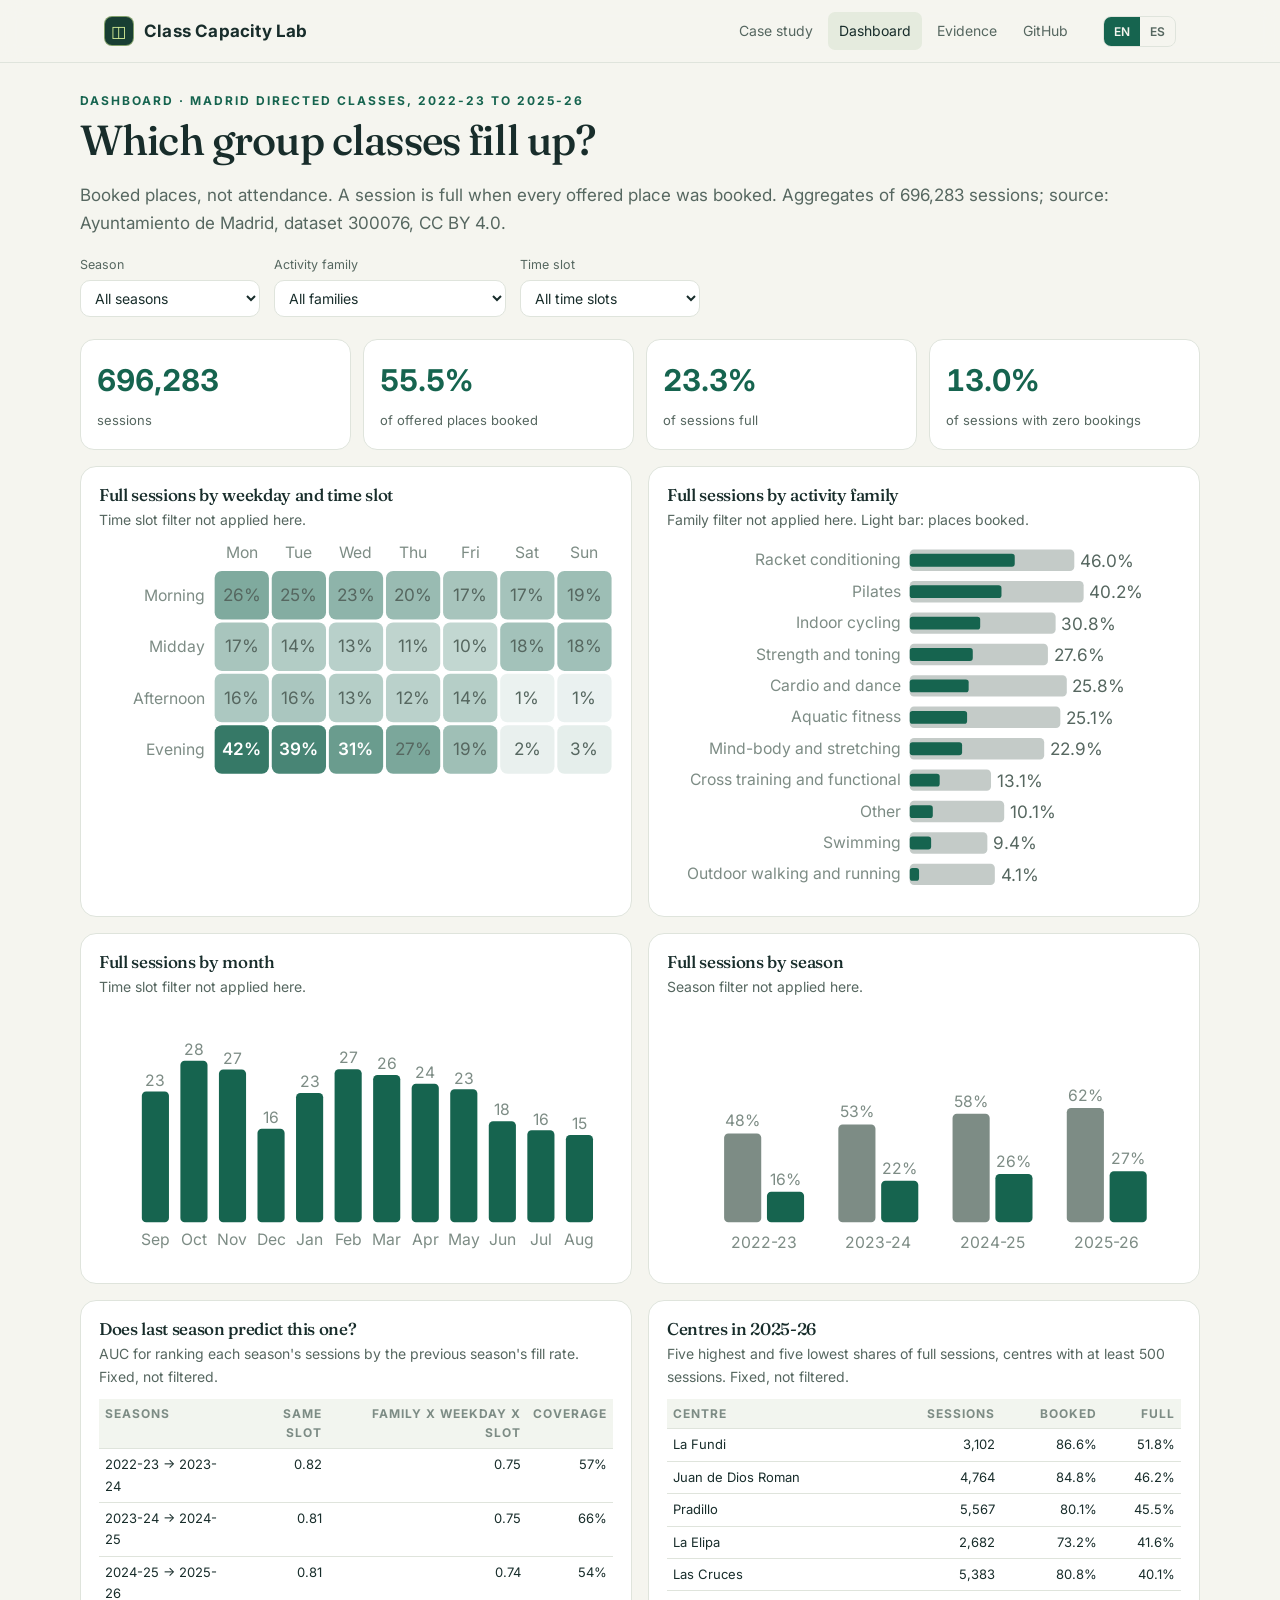
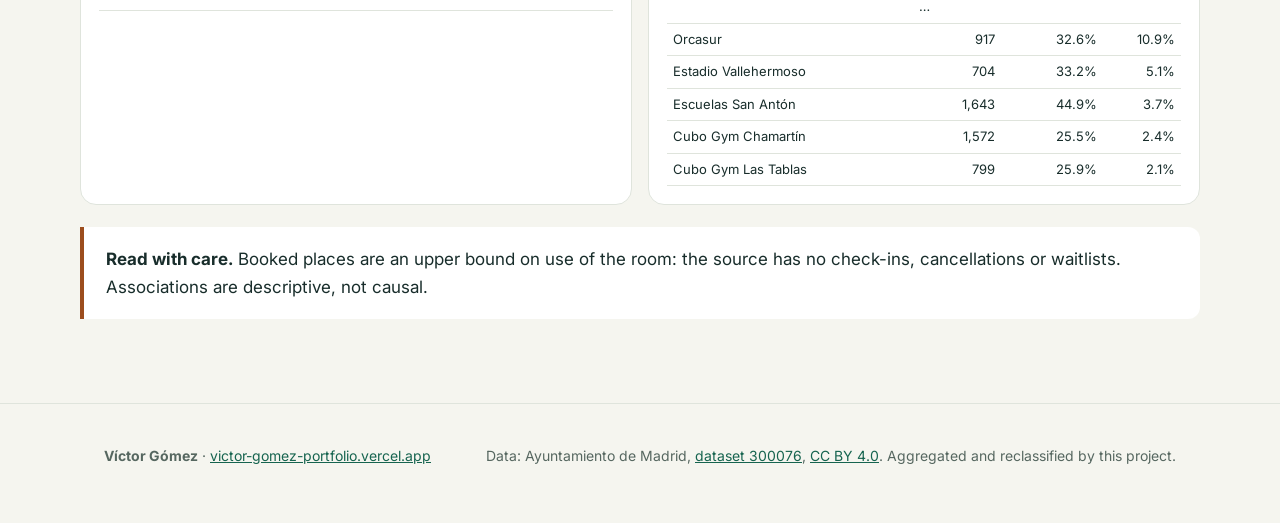
==== commit 346e8848: "Rebuild on Madrid open session data (CC BY 4.0) Replace the previous booking and preference sources " ====
--- a/site/dashboard.html
+++ b/site/dashboard.html
@@ -1,307 +1,189 @@
 <!doctype html>
 <html lang="en">
 <head>
-<meta charset="utf-8"><meta name="viewport" content="width=device-width,initial-scale=1">
-<title>OGDT · Class Capacity Lab</title>
-<meta name="description" content="Group Class Capacity Intelligence: observed attendance patterns from 1,500 GoalZone booking records.">
+<meta charset="utf-8">
+<meta name="viewport" content="width=device-width,initial-scale=1">
+<title>Class Capacity Lab · Dashboard</title>
+<meta name="title-en" content="Class Capacity Lab · Dashboard">
+<meta name="title-es" content="Class Capacity Lab · Dashboard">
+<meta name="description" content="Interactive dashboard: occupancy and full sessions of 696,283 Madrid group class sessions by season, activity family, weekday, time slot, month and centre.">
+<meta property="og:title" content="Class Capacity Lab · Dashboard">
+<meta property="og:image" content="https://class-capacity-lab.vercel.app/assets/og.png">
+<link rel="icon" href="assets/favicon.svg" type="image/svg+xml">
+<link rel="preconnect" href="https://fonts.googleapis.com"><link rel="preconnect" href="https://fonts.gstatic.com" crossorigin>
+<link href="https://fonts.googleapis.com/css2?family=Fraunces:ital,opsz,wght@0,9..144,400..600;1,9..144,400..600&family=Inter:wght@400;500;600;700&display=swap" rel="stylesheet">
+<link rel="stylesheet" href="assets/site.css">
+<link rel="stylesheet" href="assets/motion.css">
+<script src="assets/lang.js"></script>
+<script src="assets/data.js"></script>
 <style>
-:root{--paper:#f5f5ef;--white:#fff;--ink:#182d2b;--muted:#566760;--green:#16644f;--lime:#d6ee98;--line:#dfe4dc;--sand:#eee4d0;--orange:#9c4d1d}*{box-sizing:border-box}html{scroll-behavior:smooth}body{margin:0;background:var(--paper);color:var(--ink);font-family:Arial,Helvetica,sans-serif;font-size:14px;line-height:1.5}button,select{font:inherit}button,a,select,summary{touch-action:manipulation}button{cursor:pointer}a{color:var(--green)}:focus-visible{outline:3px solid #a05b1c;outline-offset:4px}aside{position:fixed;inset:0 auto 0 0;width:208px;background:#183e33;color:#fff;padding:32px 24px;display:flex;flex-direction:column;z-index:10}.brand{display:flex;align-items:center;gap:10px;font-weight:bold;font-size:20px;letter-spacing:1px}.logo{width:32px;height:32px;border:1px solid #d6ee98;border-radius:9px;display:grid;place-items:center;color:var(--lime);font-size:22px}.brand-note{font-size:11px;color:#c4d9cd;letter-spacing:2px;margin:14px 0 50px}.navlink{display:block;margin:5px -10px;padding:11px 12px;text-decoration:none;border-radius:7px;color:#dce8e2;font-size:13px}.navlink.active{background:#315345;color:#fff}.navnum{display:inline-block;width:28px;color:#bbd594;font-size:10px}.sidebar-bottom{margin-top:auto;font-size:11px;color:#c4d9cd;border-top:1px solid #4b665b;padding-top:20px}.sidebar-bottom strong{display:block;color:#f0f5e9;font-size:13px;margin-bottom:5px}main{margin-left:208px;padding:30px 42px 40px;max-width:1660px}.topline{display:flex;align-items:center;justify-content:space-between;gap:14px;margin-bottom:25px;font-size:11px;color:var(--muted);letter-spacing:1px}.actions{display:flex;gap:8px}.btn{border:1px solid #bfcac0;border-radius:6px;padding:8px 12px;background:transparent;color:var(--ink);font-size:12px;letter-spacing:0}.btn:hover{background:#e6ecdF}.eyebrow{color:var(--green);font-size:11px;font-weight:700;letter-spacing:1.8px;text-transform:uppercase}h1{font-weight:500;font-size:clamp(29px,3vw,44px);line-height:1.13;letter-spacing:-1.6px;margin:10px 0 12px}h2{font-size:19px;font-weight:600;letter-spacing:-.4px;margin:0}h3{font-size:14px;margin:0 0 6px}p{margin:0}.intro{max-width:720px;color:var(--muted);font-size:14px}.intro strong{color:var(--ink)}.source-tag{display:inline-block;background:#e5ebde;padding:4px 9px;border-radius:4px;color:#36533d;font-size:11px;margin:14px 0 0}.filters{display:flex;align-items:center;gap:16px;margin:26px 0 18px;padding:17px 20px;background:var(--white);border:1px solid var(--line);border-radius:10px}.filter-title{font-weight:600;font-size:12px;min-width:92px}.control{flex:1}.control label{display:block;font-size:10px;color:var(--muted);margin-bottom:4px;letter-spacing:.7px;text-transform:uppercase}select{width:100%;border:1px solid #bdcbbd;background:#fff;border-radius:5px;color:var(--ink);padding:7px 10px;font-size:12px}.filter-note{font-size:11px;color:var(--muted);margin-bottom:13px}.kpis{display:grid;grid-template-columns:repeat(4,1fr);gap:13px}.kpi{border:1px solid var(--line);background:var(--white);padding:19px 21px;border-radius:9px}.kpi.primary{background:var(--green);border-color:var(--green);color:#fff}.kpi-label{font-size:11px;color:var(--muted);margin-bottom:7px}.primary .kpi-label,.primary .kpi-foot{color:#dfeddd}.kpi-value{font-size:37px;letter-spacing:-1.5px;font-weight:500;line-height:1.2;font-variant-numeric:tabular-nums}.kpi-foot{font-size:10px;color:var(--muted);margin-top:8px}.section{scroll-margin-top:20px;margin-top:30px}.section-head{display:flex;align-items:end;justify-content:space-between;gap:15px;margin-bottom:13px}.section-head .sub{font-size:11px;color:var(--muted);margin-top:4px}.section-number{font-size:10px;color:var(--green);font-weight:bold;letter-spacing:1px;margin-bottom:5px}.charts{display:grid;grid-template-columns:1fr 1.1fr;gap:17px}.card{padding:22px;background:var(--white);border:1px solid var(--line);border-radius:10px;min-width:0}.card-header{display:flex;gap:8px;justify-content:space-between;align-items:start}.desc{font-size:11px;color:var(--muted);margin-top:5px;max-width:530px}.tabs{display:flex;gap:4px;margin:15px 0 16px;flex-wrap:wrap}.tab{border:1px solid var(--line);background:var(--paper);border-radius:5px;font-size:10px;padding:6px 9px;color:var(--muted)}.tab[aria-pressed=true]{background:#e5efdf;color:var(--green);border-color:#7d9d77;font-weight:bold}.bar-row{display:grid;grid-template-columns:75px 1fr 52px;align-items:center;gap:9px;margin:16px 0;font-size:11px}.bar-label{line-height:1.2}.bar-label span{display:block;font-size:9px;color:var(--muted);margin-top:4px}.bar-track{height:15px;background:#eff2ed;border-radius:3px;position:relative}.bar-fill{height:100%;background:var(--green);border-radius:3px}.rate{font-variant-numeric:tabular-nums;text-align:right;font-size:12px;font-weight:bold}.axis{display:flex;justify-content:space-between;color:var(--muted);font-size:9px;margin:15px 61px 0 84px}.chart-foot{border-top:1px solid var(--line);padding-top:12px;margin-top:14px;font-size:10px;color:var(--muted)}.dot{display:inline-block;width:7px;height:7px;border-radius:50%;background:var(--green);margin-right:5px}.small-dot{background:#a15d21}.lead-chart{width:100%;height:auto;display:block;margin-top:12px;overflow:visible}.lead-chart text{font-family:Arial,sans-serif;fill:#52655b;font-size:10px}.lead-chart .grid{stroke:#e5eae1;stroke-width:1}.lead-chart .ci{stroke:#99b79d;stroke-width:2}.lead-chart .point{fill:var(--green);stroke:#fff;stroke-width:2}.lead-chart .point.small{fill:#a15d21}.lead-chart .hover-point{cursor:pointer;outline:none}.lead-chart .hover-point:focus .point{stroke:#a15d21;stroke-width:4}.hover-info{min-height:36px;font-size:11px;color:var(--muted);background:var(--paper);border-radius:5px;padding:9px 11px}.heat-wrap{overflow-x:auto}.heat{width:100%;border-collapse:separate;border-spacing:5px;table-layout:fixed;margin:12px 0 5px}.heat th{font-size:10px;color:var(--muted);font-weight:normal}.heat th:first-child{width:73px;text-align:left}.heat td{padding:9px 3px;text-align:center;border-radius:4px;font-size:11px;font-weight:bold}.heat td small{display:block;font-size:9px;font-weight:normal;margin-top:2px}.heat td.low{border:1px dashed #9e663a}.legend{display:flex;align-items:center;gap:8px;font-size:10px;color:var(--muted)}.legend-strip{height:8px;width:90px;background:linear-gradient(90deg,#eef3e8,#8aad7a);border-radius:4px}.insights{display:grid;grid-template-columns:repeat(3,1fr);gap:13px}.insight{padding:20px;border:1px solid var(--line);border-radius:8px;background:#edf1e6}.insight-index{font-size:10px;color:var(--green);margin-bottom:12px}.insight p{font-size:12px;color:#4e6255;line-height:1.6}.insight .action{border-top:1px solid #d6dfce;margin-top:14px;padding-top:12px;font-size:11px}.concept{background:#183e33;color:#fff;padding:30px;border-radius:11px;display:grid;grid-template-columns:1.25fr 1fr;gap:30px}.concept .eyebrow{color:#d6ee98}.quote{font-size:25px;letter-spacing:-.6px;line-height:1.4;margin:12px 0 18px;max-width:600px}.quote span{color:#d6ee98}.concept p{font-size:12px;color:#dce7dc}.example{border:1px solid #5f7a60;border-radius:8px;padding:20px;background:#244a3d}.example-label{font-size:10px;letter-spacing:1px;color:#d6ee98;margin-bottom:14px}.example-row{display:flex;justify-content:space-between;font-size:12px;margin:8px 0}.example-row strong{font-size:16px}.example-row.emph{border-top:1px solid #627b62;margin-top:13px;padding-top:13px;color:#d6ee98}.formula{font-size:10px;color:#dfebd7;margin-top:15px}.funnel{display:grid;grid-template-columns:repeat(4,1fr);gap:10px;margin:17px 0}.stage{background:var(--white);border:1px solid var(--line);padding:16px;border-radius:7px}.stage .state{font-size:10px;color:var(--muted);margin-top:8px}.stage .state.available{color:var(--green)}.stage-num{font-size:10px;color:var(--muted);margin-bottom:5px}.nextstep{padding:20px;background:var(--sand);border-radius:8px;border:1px solid #ded0b5;font-size:12px}.nextstep h3{color:#513f29}.details-grid{display:grid;grid-template-columns:1fr 1fr;gap:17px}.audit-list{margin:14px 0 0;padding:0;list-style:none}.audit-list li{font-size:12px;padding:9px 0;border-bottom:1px solid var(--line);display:flex;justify-content:space-between;gap:15px}.audit-list strong{font-weight:600;text-align:right}.method{font-size:12px;color:var(--muted);margin-top:12px;line-height:1.75}.method p{margin-bottom:10px}details{margin-top:15px}summary{cursor:pointer;color:var(--green);font-size:12px;font-weight:bold}.data-table{width:100%;border-collapse:collapse;margin-top:12px;font-size:11px}.data-table th{text-align:left;color:var(--muted);font-weight:normal}.data-table td,.data-table th{border-bottom:1px solid var(--line);padding:7px 6px}.data-table td:not(:first-child),.data-table th:not(:first-child){text-align:right}.empty{padding:55px 12px;color:var(--muted);text-align:center}.footer{margin-top:27px;padding-top:17px;border-top:1px solid var(--line);display:flex;justify-content:space-between;gap:18px;font-size:10px;color:var(--muted)}.footer a{margin-right:14px}#status{font-size:11px;color:var(--muted)}.visually-hidden{position:absolute;width:1px;height:1px;padding:0;overflow:hidden;clip:rect(0,0,0,0);white-space:nowrap;border:0}
-@media(min-width:1450px){main{padding:35px 52px}.charts{grid-template-columns:1fr 1fr}}@media(max-width:1050px){aside{width:170px;padding:25px 20px}main{margin-left:170px;padding:25px}.kpi{padding:16px}.kpi-value{font-size:31px}.charts{grid-template-columns:1fr}.insights{grid-template-columns:repeat(2,1fr)}.concept{grid-template-columns:1fr 1fr}.quote{font-size:22px}}@media(max-width:760px){aside{position:relative;width:100%;padding:16px 20px;display:block}.brand-note,.sidebar-bottom{display:none}nav{display:flex;gap:6px;margin-top:12px;overflow:auto}.navlink{margin:0;padding:6px 8px;font-size:11px;white-space:nowrap}.navnum{display:none}main{margin:0;padding:22px 18px}.topline{font-size:9px;letter-spacing:0}.filters{flex-wrap:wrap;padding:14px;gap:12px}.filter-title{width:100%}.control{min-width:27%}.kpis{grid-template-columns:repeat(2,1fr)}.kpi{padding:15px}.kpi-value{font-size:32px}.card{padding:17px}.insights,.concept,.details-grid{grid-template-columns:1fr}.funnel{grid-template-columns:repeat(2,1fr)}.section-head{align-items:start}.footer{flex-direction:column}.heat{min-width:420px}.btn{padding:7px 9px}.concept{padding:24px}}@media print{aside,.actions,.filters,.tabs,#reset,.filter-note{display:none!important}main{margin:0;padding:0;max-width:none}body{background:#fff;font-size:11px}.section{break-inside:avoid;margin-top:20px}.card,.concept,.kpi,.insight,.stage{break-inside:avoid}*{-webkit-print-color-adjust:exact;print-color-adjust:exact}.charts{grid-template-columns:1fr 1fr}.insights{grid-template-columns:repeat(3,1fr)}.concept{grid-template-columns:1fr 1fr}h1{font-size:30px}.quote{font-size:21px}.footer{margin-top:15px}details:not([open]){display:none}.topline{margin-bottom:12px}}
-</style>
-<meta property="og:title" content="Class Capacity Lab · Interactive dashboard">
-<meta property="og:description" content="Booked places vs. realized attendance in group fitness classes: 1,500 bookings, tenure-adjusted comparisons and member-preference analysis.">
-<meta property="og:image" content="https://class-capacity-lab.vercel.app/assets/og.png"><meta name="twitter:card" content="summary_large_image">
-<link rel="icon" href="assets/favicon.svg" type="image/svg+xml">
-<style>
-.site-nav a{color:var(--green);text-decoration:none;font-weight:700}.site-nav a:hover{text-decoration:underline}
-.lang-switch{display:inline-flex;margin-left:6px}.lang-switch .btn{border-radius:0;padding:8px 10px}.lang-switch .btn:first-child{border-radius:6px 0 0 6px}.lang-switch .btn:last-child{border-radius:0 6px 6px 0;margin-left:-1px}
-.lang-switch .btn[aria-pressed="true"]{background:var(--green);color:#fff;border-color:var(--green)}
-@media(max-width:760px){.topline{flex-wrap:wrap}.actions{flex-wrap:wrap}}
+.dash{padding:28px 0 60px}
+.dash h1{font-size:clamp(28px,4vw,42px);margin:6px 0 8px}
+.filters{display:flex;flex-wrap:wrap;gap:14px;margin:18px 0 22px;align-items:end}
+.filters label{font-size:12.5px;color:var(--muted);display:flex;flex-direction:column;gap:4px}
+.filters select{font:14px var(--sans);padding:8px 10px;border-radius:10px;border:1px solid var(--line);background:var(--card);color:var(--ink);min-width:180px}
+.dkpis{display:grid;grid-template-columns:repeat(4,1fr);gap:12px}
+.dkpi{background:var(--card);border:1px solid var(--line);border-radius:14px;padding:16px}
+.dkpi b{display:block;font-size:30px;font-variant-numeric:tabular-nums;color:var(--green)}
+.dkpi span{font-size:13px;color:var(--muted)}
+.dgrid{display:grid;grid-template-columns:1fr 1fr;gap:16px;margin-top:16px}
+.panel{background:var(--card);border:1px solid var(--line);border-radius:16px;padding:18px;position:relative}
+.panel h3{margin:0 0 4px;font-size:17px}
+.panel p{margin:0 0 10px}
+.panel svg{width:100%;height:auto;display:block}
+table.ct{width:100%;border-collapse:collapse;font-size:13px}
+table.ct th,table.ct td{padding:5px 6px;border-bottom:1px solid var(--line);text-align:right}
+table.ct th:first-child,table.ct td:first-child{text-align:left}
+@media(max-width:860px){.dkpis{grid-template-columns:1fr 1fr}.dgrid{grid-template-columns:1fr}}
 </style>
 </head>
 <body>
-<a class="visually-hidden" href="#main">Skip to dashboard</a>
-<aside aria-label="Project navigation">
- <div class="brand"><span class="logo" aria-hidden="true">◫</span>OGDT</div>
- <div class="brand-note">CLASS CAPACITY LAB</div>
- <nav><a class="navlink active" href="#overview"><span class="navnum">01</span>Overview</a><a class="navlink" href="#patterns"><span class="navnum">02</span>Attendance patterns</a><a class="navlink" href="#findings"><span class="navnum">03</span>Operational findings</a><a class="navlink" href="#framework"><span class="navnum">04</span>Capacity framework</a><a class="navlink" href="#evidence"><span class="navnum">05</span>Data & methodology</a></nav>
- <div class="sidebar-bottom"><strong>Open Gym Digital Twin</strong>Observe → Connect → Predict<br>→ Simulate → Decide<br><br>Milestone 1<br>Understand & Observe</div>
-</aside>
-<main id="main">
- <div class="topline"><span class="site-nav"><a href="index.html" data-keep-lang>← Case study</a> · <a href="evidence.html" data-keep-lang>Evidence &amp; discussion</a></span><div class="actions"><button class="btn" id="download">Export cohort CSV</button><button class="btn" id="print">Print / Save PDF</button><span class="lang-switch" data-no-i18n role="group" aria-label="Language"><button type="button" class="btn" data-set-lang="en" aria-pressed="true">EN</button><button type="button" class="btn" data-set-lang="es" aria-pressed="false">ES</button></span></div></div>
- <div class="dataset-tabs" role="group" aria-label="Select dataset"><button id="tab-attendance" class="dataset-tab" aria-pressed="true" aria-controls="attendance-panel">A · Attendance & capacity</button><button id="tab-membership" class="dataset-tab" aria-pressed="false" aria-controls="membership-panel">B · Member preferences</button></div>
- <div id="attendance-panel">
- <section id="overview">
-  <div class="eyebrow">Group Class Capacity Intelligence</div>
-  <h1>From booked demand<br>to actual attendance.</h1>
-  <p class="intro">Understand which bookings turn into attendance, and what this could mean for class capacity. <strong>Start with observed behavior.</strong></p>
-  <div class="source-tag">GoalZone public dataset · 1,500 booking records · Exploratory framework</div>
-  <div class="filters" role="group" aria-label="Booking cohort filters"><div class="filter-title">Explore a cohort</div><div class="control"><label for="category">Class category</label><select id="category"><option value="all">All categories</option></select></div><div class="control"><label for="day">Day of week</label><select id="day"><option value="all">All days</option></select></div><div class="control"><label for="time">Time period</label><select id="time"><option value="all">AM + PM</option><option>AM</option><option>PM</option></select></div><button class="btn" id="reset">Reset</button></div>
-  <p class="filter-note" id="filter-note" aria-live="polite"></p>
-  <div class="kpis" aria-live="polite"><div class="kpi primary"><div class="kpi-label">Attendance rate</div><div class="kpi-value" id="k-rate"></div><div class="kpi-foot" id="k-rate-foot"></div></div><div class="kpi"><div class="kpi-label">Booking records</div><div class="kpi-value" id="k-n"></div><div class="kpi-foot">Reservations, not unique members</div></div><div class="kpi"><div class="kpi-label">Attended bookings</div><div class="kpi-value" id="k-a"></div><div class="kpi-foot">Recorded attendance = 1</div></div><div class="kpi"><div class="kpi-label">Non-attendance rate</div><div class="kpi-value" id="k-no"></div><div class="kpi-foot">Cancellation / no-show split unavailable</div></div></div>
- </section>
- <section class="section" id="patterns">
-  <div class="section-head"><div><div class="section-number">01 / OBSERVED PATTERNS</div><h2>When do bookings become attendance?</h2><p class="sub">Rates below describe the selected cohort. Group sizes matter.</p></div></div>
-  <div class="charts">
-   <article class="card"><div class="card-header"><div><h3>Attendance across the schedule</h3><p class="desc">Compare categories, weekdays or AM/PM. Explore their interaction in the matrix.</p></div></div>
-    <div class="tabs" role="group" aria-label="Attendance breakdown"><button class="tab" data-view="category" aria-pressed="true">Category</button><button class="tab" data-view="day_of_week" aria-pressed="false">Day</button><button class="tab" data-view="time" aria-pressed="false">AM / PM</button><button class="tab" data-view="matrix" aria-pressed="false">Category × day</button></div>
-    <div id="schedule"></div><div class="chart-foot"><span class="dot"></span>Observed attendance rate · <strong>n</strong> = booking records<br>Dashed cells mark n &lt; 30. Schedule cohorts are not individual class sessions.</div>
-    <details><summary>View schedule data</summary><div id="schedule-table" class="heat-wrap" tabindex="0" role="region" aria-label="Scrollable data table"></div></details>
-   </article>
-   <article class="card"><h3>Booking lead time → attendance probability</h3><p class="desc">Observed proportion at each lead time, with descriptive 95% intervals. No predictive model is fitted.</p>
-    <div id="lead"></div><div id="lead-info" class="hover-info" aria-live="polite">Hover or focus a point to see its rate and booking count.</div>
-    <div class="chart-foot"><span class="dot"></span>n ≥ 30 <span class="dot small-dot" style="margin-left:12px"></span>n &lt; 30 · Whiskers: Wilson 95% interval<br>No same-day bookings exist in this dataset. Distant lead times have sparse evidence.</div>
-    <details><summary>View lead-time data</summary><div id="lead-table" class="heat-wrap" tabindex="0" role="region" aria-label="Scrollable data table"></div></details>
-   </article>
+<header class="topbar">
+  <div class="wrap">
+    <a class="brand" href="index.html" data-keep-lang><span class="brand-mark" aria-hidden="true">◫</span>Class Capacity Lab</a>
+    <nav class="nav" aria-label="Site">
+      <a href="index.html" data-keep-lang><span data-l="en">Case study</span><span data-l="es">Caso de estudio</span></a>
+      <a href="dashboard.html" data-keep-lang aria-current="page">Dashboard</a>
+      <a href="evidence.html" data-keep-lang><span data-l="en">Evidence</span><span data-l="es">Evidencia</span></a>
+      <a href="https://github.com/victorgomezadapty/class-capacity-lab">GitHub</a>
+    </nav>
+    <div class="lang" role="group" aria-label="Language / Idioma">
+      <button type="button" data-set-lang="en" aria-pressed="true">EN</button>
+      <button type="button" data-set-lang="es" aria-pressed="false">ES</button>
+    </div>
   </div>
-  <details class="card"><summary>Explore attendance by membership tenure</summary><p class="desc">Descriptive tenure bands for the selected cohort. Unadjusted for class and schedule.</p><div id="tenure"></div></details>
- </section>
- <section class="section" id="findings"><div class="section-head"><div><div class="section-number">02 / OPERATIONAL READING</div><h2>Five findings to discuss</h2><p class="sub">Dataset-wide observations. These findings stay fixed when filters change.</p></div></div><div class="insights" id="insights"></div></section>
- <section class="section" id="framework">
-  <div class="section-head"><div><div class="section-number">03 / CAPACITY FRAMEWORK</div><h2>Booked capacity ≠ expected occupancy</h2></div></div>
-  <div class="concept"><div><div class="eyebrow">The operational opportunity</div><div class="quote">Bookings tell us demand.<br>Attendance tells us utilization.<br><span>Expected attendance can help us manage capacity before the class starts.</span></div><p>Attendance becomes a utilization measure when it is linked to the actual capacity of each class session. This lab explores the framework; local session data is the next step.</p></div><div class="example"><div class="example-label">ILLUSTRATIVE EXAMPLE · ASSUMED VALUES</div><div class="example-row"><span>Class capacity</span><strong>20</strong></div><div class="example-row"><span>Bookings</span><strong>20</strong></div><div class="example-row"><span>Booked capacity</span><strong>100%</strong></div><div class="example-row"><span>Assumed average P(attend)</span><strong>82%</strong></div><div class="example-row emph"><span>Expected attendance</span><strong>16.4</strong></div><div class="example-row"><span>Expected occupancy</span><strong>82%</strong></div><div class="formula">Expected attendance = Σ P(attendᵢ)<br>Expected occupancy = expected attendance / capacity</div><p style="margin-top:15px;font-size:10px">This example is hypothetical. The 82% assumption is unrelated to the GoalZone attendance rate. It does not justify releasing extra places.</p></div></div>
-  <div class="funnel"><div class="stage"><div class="stage-num">01 / DEMAND</div><h3>Booked</h3><div class="state available">Booking records available</div></div><div class="stage"><div class="stage-num">02 / LIFECYCLE</div><h3>Cancelled</h3><div class="state">Requires cancellation events</div></div><div class="stage"><div class="stage-num">03 / REALIZATION</div><h3>Attended</h3><div class="state available">Booking outcomes available</div></div><div class="stage"><div class="stage-num">04 / UTILIZATION</div><h3>Empty capacity</h3><div class="state">Requires capacity by session</div></div></div>
-  <div class="nextstep"><h3>Next step with real class data</h3><p>Link each booking to a class session. Add class capacity, booking and class timestamps, cancellation events and verified attendance. Measure the gap from booked demand to actual occupancy before evaluating calibrated predictions or waitlist decisions.</p></div>
- </section>
- <section class="section" id="evidence"><div class="section-head"><div><div class="section-number">04 / EVIDENCE & LIMITS</div><h2>What this dataset can support</h2></div></div><div class="details-grid"><article class="card"><h3>Source and data quality</h3><ul class="audit-list" id="audit"></ul><p class="method">The author-referenced CSV is the analytical source. The normalized Parquet matches all 1,500 records on shared fields. The 15-row CSV is a preview; the Kaggle notebook is a reference. Supplied files remain unchanged.</p></article><article class="card"><h3>Definitions and interpretation</h3><div class="method"><p><strong>Attendance rate</strong> = attended booking records / all booking records in the selected cohort.</p><p><strong>Non-attendance</strong> = recorded outcome 0. Cancellation and confirmed no-show cannot be separated.</p><p><strong>Unavailable:</strong> session identifiers, capacity, exact class times, calendar dates, member identifiers, cancellations and waitlists. Actual occupancy and empty places cannot be measured.</p><p><strong>Statistical scope:</strong> unadjusted associations. Wilson intervals assume independent booking outcomes; repeated-member dependence cannot be checked. n &lt; 30 is a display caution, not a validation threshold.</p><p><strong>Product scope:</strong> public-data exploration. No operator model, causal claim or automated overbooking recommendation.</p></div></article></div></section>
- <footer class="footer"><div><a href="https://carlahq.eu/datasets/fitness-club" target="_blank" rel="noopener">Carla HQ dataset reference ↗</a><a href="https://www.kaggle.com/code/adeforte/goalzone-predicting-gym-attendance" target="_blank" rel="noopener">Kaggle reference ↗</a><br>GoalZone public laboratory data · Collection period not provided · Analysis prepared 11 October 2026</div><span id="status" role="status">All data and charts work offline.</span></footer>
-</div>
-<style>
-[hidden]{display:none!important}.dataset-tabs{display:flex;gap:6px;margin-bottom:29px;padding:5px;background:#e7ebdf;border-radius:8px;width:fit-content;max-width:100%}.dataset-tab{border:0;border-radius:5px;background:transparent;color:#4a6252;font-size:12px;padding:10px 17px}.dataset-tab[aria-pressed=true]{background:#fff;color:#174d3b;font-weight:bold;box-shadow:0 1px 4px #183e3315}.membership-charts{display:grid;grid-template-columns:1fr 1fr;gap:17px}.b-bars .bar-row{grid-template-columns:98px 1fr 49px;margin:13px 0}.member-table{width:100%;border-collapse:collapse;font-size:11px;margin:14px 0}.member-table caption{text-align:left;color:var(--muted);font-size:10px;padding:0 0 9px}.member-table th{text-align:left;font-size:10px;color:#52655b;font-weight:normal}.member-table th,.member-table td{padding:10px 7px;border-bottom:1px solid var(--line)}.member-table td{vertical-align:top}.member-table .numeric{text-align:right;font-variant-numeric:tabular-nums}.b-matrix{border-collapse:separate;border-spacing:4px;min-width:740px;table-layout:fixed;width:100%;font-size:10px}.b-matrix th{font-size:9px;color:#52655b;font-weight:normal;line-height:1.3;overflow-wrap:anywhere}.b-matrix th:first-child{width:100px;text-align:left}.b-matrix td{text-align:center;padding:9px 4px;border-radius:4px;font-weight:bold}.b-matrix td small{display:block;font-weight:normal;font-size:9px;margin-top:2px}.usage-cards{display:grid;grid-template-columns:repeat(4,1fr);gap:12px}.usage-card{background:#edf1e6;padding:18px;border:1px solid var(--line);border-radius:8px}.usage-card .segment-count{font-size:31px;color:var(--green);margin:7px 0 1px}.usage-card p{font-size:11px;color:var(--muted)}.usage-card .segment-detail{border-top:1px solid #d6dfce;padding-top:11px;margin-top:12px}.rules-control{display:flex;gap:15px;align-items:center;margin:17px 0;font-size:11px;color:var(--muted)}.rules-control input{width:75px;padding:7px 9px;border:1px solid #bdcbbd;border-radius:5px;color:var(--ink);font:inherit}.operational-notes{display:grid;grid-template-columns:repeat(3,1fr);gap:13px}.operational-note{background:#edf1e6;border:1px solid var(--line);padding:20px;border-radius:8px}.operational-note p{font-size:12px;color:var(--muted)}.b-banner{background:#183e33;padding:25px;border-radius:9px;color:#fff;margin:18px 0}.b-banner p{font-size:22px;line-height:1.4;max-width:890px}.b-banner .support{font-size:12px;color:#dce7dc;margin-top:13px}.label-small{font-size:10px;color:var(--muted);margin:10px 0}.b-empty{padding:35px 10px;text-align:center;color:var(--muted);font-size:12px}.b-subtitle{font-size:10px;font-weight:normal;color:var(--muted)}.b-footer{font-size:10px;color:var(--muted);border-top:1px solid var(--line);padding-top:16px;margin-top:24px}.threecols{display:grid;grid-template-columns:repeat(3,1fr);gap:17px}@media(max-width:1050px){.membership-charts,.threecols{grid-template-columns:1fr}.usage-cards{grid-template-columns:repeat(2,1fr)}}@media(max-width:760px){.dataset-tabs{width:100%;margin-top:15px}.dataset-tab{font-size:11px;padding:10px 9px;flex:1}.usage-cards{grid-template-columns:repeat(2,1fr)}.operational-notes{grid-template-columns:1fr}.b-banner p{font-size:21px}.rules-control{flex-wrap:wrap}.member-table{min-width:460px}.b-matrix{min-width:690px}}@media print{.dataset-tabs,.rules-control{display:none}.membership-charts{grid-template-columns:1fr 1fr}.usage-cards{grid-template-columns:repeat(4,1fr)}.member-table{font-size:9px;min-width:0}.b-matrix{font-size:8px;min-width:0}.b-matrix th{font-size:7px}.b-matrix th:first-child{width:80px}.b-matrix td{padding:5px 2px}.operational-notes{grid-template-columns:repeat(3,1fr)}}
-</style>
-<div id="membership-panel" hidden>
- <section id="member-overview"><div class="eyebrow">Dataset B · Gym Membership Dataset</div><h1>Class demand has<br>a preference layer.</h1><p class="intro">Explore participation, favorite classes and shared interests across member profiles. <strong>Preferences suggest hypotheses for programming.</strong></p><div class="source-tag">1,000 member profiles · Independent from GoalZone · Synthetic demonstration data · CC0</div>
- <div class="filters" role="group" aria-label="Member cohort filters"><div class="filter-title">Explore members</div><div class="control"><label for="b-membership">Membership</label><select id="b-membership"><option value="all">All memberships</option><option>Premium</option><option>Standard</option></select></div><div class="control"><label for="b-visits">Visits per week</label><select id="b-visits"><option value="all">All frequencies</option><option value="1">1 visit</option><option value="2">2 visits</option><option value="3">3 visits</option><option value="4">4 visits</option><option value="5">5 visits</option></select></div><div class="control"><label for="b-time">Usual check-in</label><select id="b-time"><option value="all">All time bands</option><option>Morning (05–12)</option><option>Afternoon (12–17)</option><option>Evening (17–22)</option><option>Night (22–05)</option></select></div><button class="btn" id="b-reset">Reset</button></div>
- <p id="b-filter-note" class="filter-note" aria-live="polite"></p><div class="kpis" aria-live="polite"><div class="kpi"><div class="kpi-label">Member profiles</div><div id="b-n" class="kpi-value"></div><div class="kpi-foot">Selected member cohort</div></div><div class="kpi primary"><div class="kpi-label">Group-class participation</div><div id="b-group-rate" class="kpi-value"></div><div id="b-group-foot" class="kpi-foot"></div></div><div class="kpi"><div class="kpi-label">PT participation</div><div id="b-pt-rate" class="kpi-value"></div><div id="b-pt-foot" class="kpi-foot"></div></div><div class="kpi"><div class="kpi-label">Group classes + PT</div><div id="b-both" class="kpi-value"></div><div id="b-both-foot" class="kpi-foot"></div></div></div></section>
- <section class="section" id="member-preferences"><div class="section-head"><div><div class="section-number">01 / STATED DEMAND</div><h2>Favorite classes and shared interests</h2><p class="sub">Favorites are multi-select. Class shares use group participants as their denominator.</p></div></div><div class="membership-charts"><article class="card"><h3>Most frequently named classes</h3><p class="desc" id="b-favorite-desc"></p><div id="b-favorites" class="b-bars"></div></article><article class="card"><h3>Most frequent class combinations</h3><p class="desc">Complete, unordered preference sets with two or more classes. Single-class favorites are excluded from this table.</p><div id="b-combinations" class="heat-wrap" tabindex="0" role="region" aria-label="Class combination data"></div><p class="chart-foot">An exact two-class set differs from a pair contained in a three-class set. Pair overlap below counts both.</p></article></div>
- <article class="card" style="margin-top:17px"><h3>Membership type × preferred classes</h3><p class="desc">For each tier, percentage of its group participants naming a class. These are preferences, not bookings.</p><div id="b-tier-matrix" class="heat-wrap" tabindex="0" role="region" aria-label="Membership preference matrix"></div></article>
- <details class="card"><summary>Explore pairwise class overlap</summary><p class="desc">Number of group participants naming both classes, even when they name a third. Diagonal = members naming that class.</p><div id="b-pairs" class="heat-wrap" tabindex="0" role="region" aria-label="Pairwise class overlap matrix"></div></details>
- </section>
- <section class="section" id="member-usage"><div class="section-head"><div><div class="section-number">02 / MEMBER USAGE</div><h2>How group classes fit into gym use</h2><p class="sub">Reported frequency, PT use and habitual check-in provide context for the selected cohort.</p></div></div><div class="membership-charts"><article class="card"><h3>Visit frequency × group participation</h3><p class="desc">Group participants / all members at each reported visit frequency.</p><div id="b-frequency"></div></article><article class="card"><h3>PT users vs group-class users</h3><p class="desc">PT and group participation are overlapping member attributes.</p><div id="b-pt-table" class="heat-wrap" tabindex="0" role="region" aria-label="PT and group participation data"></div><div id="b-participation" class="label-small"></div></article></div>
- <article class="card" style="margin-top:17px"><h3>Usual check-in × preferred classes</h3><p class="desc">Share of group participants within each habitual gym check-in band. Check-in is not the scheduled class time.</p><div id="b-checkin-matrix" class="heat-wrap" tabindex="0" role="region" aria-label="Check-in preference matrix"></div></article>
- <h3 style="margin:22px 0 10px">Transparent usage profiles</h3><p class="desc" style="margin-bottom:13px">Four mutually exclusive profiles based on reported group-class and PT use. These are descriptive rules, not fitted clusters.</p><div id="b-segments" class="usage-cards"></div></section>
- <section class="section" id="member-rules"><div class="section-head"><div><div class="section-number">03 / CO-PREFERENCE RULES</div><h2>Which classes share an audience?</h2><p class="sub">A → B means “among members naming A, how many also name B?” It is not a behavioral sequence.</p></div></div><article class="card"><div class="rules-control"><label for="b-min-pair">Minimum members naming both</label><input id="b-min-pair" type="number" min="1" max="503" value="10"><span>Exploratory count cutoff; no significance claim.</span></div><div id="b-rule-note" class="filter-note" aria-live="polite"></div><div id="b-rules-table" class="heat-wrap" tabindex="0" role="region" aria-label="Class association rules"></div><div class="chart-foot"><strong>Support</strong> = pair members / group participants. <strong>Confidence</strong> = pair members / antecedent members. <strong>Lift</strong> = confidence / consequent preference share.<br>Lift above 1 suggests positive co-preference in this sample. Favorite lists contain 1–3 choices, which can influence associations. Rules are exploratory and do not prove competition, complementarity or conversion uplift.</div></article></section>
- <section class="section" id="member-operations"><div class="section-head"><div><div class="section-number">04 / PROGRAMMING HYPOTHESES</div><h2>Turn preferences into questions to test</h2></div></div><div class="b-banner"><p>Class demand is not only volume.<br>Member preferences reveal shared interests that can inform programming and cross-sell hypotheses.</p><p class="support">Operational data must establish whether classes actually compete, complement each other or create incremental uptake.</p></div><div class="operational-notes"><article class="operational-note"><h3>Programming</h3><p>Use popular favorites to prioritize demand checks. Compare stated interest with bookings and attendance before adding sessions.</p></article><article class="operational-note"><h3>Schedule compatibility</h3><p>Investigate shared-interest pairs against the actual timetable. Preferences alone cannot establish a collision or an ideal class time.</p></article><article class="operational-note"><h3>Cross-program tests</h3><p>Explore class and PT offers for relevant members. Measure incremental uptake with an opt-in test and a comparison group.</p></article></div><div id="b-findings" class="insights" style="margin-top:17px"></div><div class="nextstep" style="margin-top:17px"><h3>Keep the two laboratory questions distinct</h3><p><strong>Dataset A:</strong> Which bookings turn into attendance? <strong>Dataset B:</strong> Which members report participating, and which classes share stated interest? Combine the concepts with local member, booking and session data; do not combine the public datasets as one population.</p></div></section>
- <section class="section" id="member-evidence"><div class="section-head"><div><div class="section-number">05 / EVIDENCE & LIMITS</div><h2>Member data quality and interpretation</h2></div></div><div class="details-grid"><article class="card"><h3>Source checks</h3><ul id="b-audit" class="audit-list"></ul><p class="method">Favorite labels are preserved exactly as supplied, including HIT, LesMiles and Kickboxen. They are not automatically mapped to GoalZone categories. Source files remain unchanged.</p></article><article class="card"><h3>What this analysis does not measure</h3><div class="method"><p><strong>Participation is reported:</strong> attend_group_lesson is a member-level flag, not a dated attendance log.</p><p><strong>Preferences are stated interest:</strong> no observed scheduling conflict, class attendance frequency or cross-sell outcome is available.</p><p><strong>Source verified:</strong> the author describes simulated membership data for EDA, licensed CC0. These generated profiles do not describe real members or validate real-world behavior.</p><p><strong>Privacy in this view:</strong> dates of birth, gender, supplied age, trainer names and source IDs are excluded from the dashboard payload and cohort export.</p><p><strong>Next data:</strong> stable member IDs linked to chronological visits and class bookings, session schedules, attendance, capacity, cancellations and timestamped preferences.</p></div></article></div></section>
- <footer class="b-footer">Gym Membership Dataset · 1,000 user-supplied member profiles · Synthetic data · Tarek Adam / Kaggle · CC0 · Updated 13 October 2026<br><span id="b-status" role="status">All analysis and filters work offline.</span></footer>
-</div>
-<script id="membership-analysis" type="application/json">{"records": [{"membership": "Premium", "visits": 4, "group": true, "pt": false, "favorites": ["BodyPump", "Kickboxen", "Zumba"], "checkin_band": "Evening (17–22)", "checkin_minutes": 1171, "duration": 116, "sauna": true, "days": ["Mon", "Sat", "Tue", "Wed"], "segment": "Group only"}, {"membership": "Standard", "visits": 3, "group": false, "pt": true, "favorites": [], "checkin_band": "Evening (17–22)", "checkin_minutes": 1171, "duration": 48, "sauna": false, "days": ["Mon", "Sat", "Wed"], "segment": "PT only"}, {"membership": "Premium", "visits": 1, "group": true, "pt": true, "favorites": ["XCore"], "checkin_band": "Morning (05–12)", "checkin_minutes": 509, "duration": 123, "sauna": false, "days": ["Sat"], "segment": "Group + PT"}, {"membership": "Premium", "visits": 3, "group": false, "pt": true, "favorites": [], "checkin_band": "Morning (05–12)", "checkin_minutes": 594, "duration": 99, "sauna": true, "days": ["Sat", "Tue", "Wed"], "segment": "PT only"}, {"membership": "Standard", "visits": 2, "group": true, "pt": true, "favorites": ["Running", "Yoga", "Zumba"], "checkin_band": "Morning (05–12)", "checkin_minutes": 509, "duration": 50, "sauna": false, "days": ["Thu", "Wed"], "segment": "Group + PT"}, {"membership": "Standard", "visits": 1, "group": false, "pt": false, "favorites": [], "checkin_band": "Evening (17–22)", "checkin_minutes": 1039, "duration": 180, "sauna": true, "days": ["Mon"], "segment": "Neither group nor PT"}, {"membership": "Premium", "visits": 3, "group": true, "pt": false, "favorites": ["BodyPump", "LesMiles"], "checkin_band": "Evening (17–22)", "checkin_minutes": 1186, "duration": 62, "sauna": false, "days": ["Sat", "Thu", "Wed"], "segment": "Group only"}, {"membership": "Standard", "visits": 2, "group": true, "pt": false, "favorites": ["XCore", "Yoga"], "checkin_band": "Evening (17–22)", "checkin_minutes": 1065, "duration": 95, "sauna": true, "days": ["Mon", "Wed"], "segment": "Group only"}, {"membership": "Premium", "visits": 3, "group": true, "pt": true, "favorites": ["BodyPump"], "checkin_band": "Morning (05–12)", "checkin_minutes": 585, "duration": 92, "sauna": false, "days": ["Sat", "Sun", "Thu"], "segment": "Group + PT"}, {"membership": "Premium", "visits": 1, "group": false, "pt": true, "favorites": [], "checkin_band": "Afternoon (12–17)", "checkin_minutes": 785, "duration": 144, "sauna": true, "days": ["Mon"], "segment": "PT only"}, {"membership": "Standard", "visits": 1, "group": false, "pt": true, "favorites": [], "checkin_band": "Afternoon (12–17)", "checkin_minutes": 830, "duration": 36, "sauna": false, "days": ["Fri"], "segment": "PT only"}, {"membership": "Premium", "visits": 3, "group": true, "pt": true, "favorites": ["Pilates", "XCore", "Zumba"], "checkin_band": "Morning (05–12)", "checkin_minutes": 612, "duration": 33, "sauna": true, "days": ["Fri", "Thu", "Wed"], "segment": "Group + PT"}, {"membership": "Standard", "visits": 2, "group": true, "pt": false, "favorites": ["HIT", "Running", "XCore"], "checkin_band": "Evening (17–22)", "checkin_minutes": 1024, "duration": 158, "sauna": true, "days": ["Sun", "Wed"], "segment": "Group only"}, {"membership": "Premium", "visits": 3, "group": false, "pt": false, "favorites": [], "checkin_band": "Evening (17–22)", "checkin_minutes": 1190, "duration": 61, "sauna": false, "days": ["Mon", "Tue", "Wed"], "segment": "Neither group nor PT"}, {"membership": "Premium", "visits": 1, "group": false, "pt": true, "favorites": [], "checkin_band": "Evening (17–22)", "checkin_minutes": 1212, "duration": 145, "sauna": false, "days": ["Sat"], "segment": "PT only"}, {"membership": "Standard", "visits": 4, "group": true, "pt": false, "favorites": ["Spinning", "XCore", "Zumba"], "checkin_band": "Evening (17–22)", "checkin_minutes": 1048, "duration": 61, "sauna": false, "days": ["Mon", "Thu", "Tue", "Wed"], "segment": "Group only"}, {"membership": "Premium", "visits": 3, "group": false, "pt": true, "favorites": [], "checkin_band": "Morning (05–12)", "checkin_minutes": 565, "duration": 161, "sauna": true, "days": ["Fri", "Sat", "Sun"], "segment": "PT only"}, {"membership": "Standard", "visits": 3, "group": false, "pt": true, "favorites": [], "checkin_band": "Afternoon (12–17)", "checkin_minutes": 1014, "duration": 119, "sauna": true, "days": ["Sat", "Thu", "Tue"], "segment": "PT only"}, {"membership": "Standard", "visits": 1, "group": true, "pt": true, "favorites": ["Pilates"], "checkin_band": "Morning (05–12)", "checkin_minutes": 601, "duration": 167, "sauna": true, "days": ["Tue"], "segment": "Group + PT"}, {"membership": "Premium", "visits": 2, "group": true, "pt": false, "favorites": ["BodyPump", "Pilates", "Zumba"], "checkin_band": "Afternoon (12–17)", "checkin_minutes": 835, "duration": 149, "sauna": false, "days": ["Sat", "Wed"], "segment": "Group only"}, {"membership": "Premium", "visits": 2, "group": false, "pt": true, "favorites": [], "checkin_band": "Morning (05–12)", "checkin_minutes": 499, "duration": 146, "sauna": false, "days": ["Fri", "Mon"], "segment": "PT only"}, {"membership": "Premium", "visits": 3, "group": true, "pt": false, "favorites": ["BodyBalance", "LesMiles", "Yoga"], "checkin_band": "Afternoon (12–17)", "checkin_minutes": 906, "duration": 154, "sauna": true, "days": ["Fri", "Mon", "Sat"], "segment": "Group only"}, {"membership": "Standard", "visits": 2, "group": true, "pt": true, "favorites": ["HIT"], "checkin_band": "Evening (17–22)", "checkin_minutes": 1256, "duration": 160, "sauna": false, "days": ["Mon", "Tue"], "segment": "Group + PT"}, {"membership": "Premium", "visits": 3, "group": false, "pt": true, "favorites": [], "checkin_band": "Afternoon (12–17)", "checkin_minutes": 874, "duration": 119, "sauna": true, "days": ["Sat", "Tue", "Wed"], "segment": "PT only"}, {"membership": "Premium", "visits": 1, "group": false, "pt": false, "favorites": [], "checkin_band": "Morning (05–12)", "checkin_minutes": 522, "duration": 112, "sauna": false, "days": ["Fri"], "segment": "Neither group nor PT"}, {"membership": "Standard", "visits": 1, "group": true, "pt": true, "favorites": ["BodyBalance", "Yoga", "Zumba"], "checkin_band": "Afternoon (12–17)", "checkin_minutes": 792, "duration": 102, "sauna": false, "days": ["Fri"], "segment": "Group + PT"}, {"membership": "Premium", "visits": 3, "group": true, "pt": false, "favorites": ["Zumba"], "checkin_band": "Afternoon (12–17)", "checkin_minutes": 901, "duration": 118, "sauna": false, "days": ["Fri", "Sun", "Wed"], "segment": "Group only"}, {"membership": "Standard", "visits": 5, "group": true, "pt": true, "favorites": ["BodyBalance", "Pilates", "Running"], "checkin_band": "Evening (17–22)", "checkin_minutes": 1181, "duration": 114, "sauna": false, "days": ["Fri", "Sat", "Sun", "Tue", "Wed"], "segment": "Group + PT"}, {"membership": "Premium", "visits": 1, "group": false, "pt": false, "favorites": [], "checkin_band": "Morning (05–12)", "checkin_minutes": 685, "duration": 91, "sauna": true, "days": ["Wed"], "segment": "Neither group nor PT"}, {"membership": "Premium", "visits": 3, "group": true, "pt": false, "favorites": ["BodyPump", "Spinning", "Zumba"], "checkin_band": "Evening (17–22)", "checkin_minutes": 1215, "duration": 81, "sauna": true, "days": ["Fri", "Mon", "Thu"], "segment": "Group only"}, {"membership": "Premium", "visits": 3, "group": false, "pt": true, "favorites": [], "checkin_band": "Morning (05–12)", "checkin_minutes": 601, "duration": 130, "sauna": true, "days": ["Sun", "Thu", "Wed"], "segment": "PT only"}, {"membership": "Standard", "visits": 5, "group": false, "pt": false, "favorites": [], "checkin_band": "Evening (17–22)", "checkin_minutes": 1253, "duration": 160, "sauna": false, "days": ["Fri", "Mon", "Sat", "Sun", "Wed"], "segment": "Neither group nor PT"}, {"membership": "Premium", "visits": 3, "group": true, "pt": true, "favorites": ["HIT", "LesMiles"], "checkin_band": "Morning (05–12)", "checkin_minutes": 623, "duration": 98, "sauna": true, "days": ["Sat", "Sun", "Tue"], "segment": "Group + PT"}, {"membership": "Premium", "visits": 2, "group": true, "pt": true, "favorites": ["BodyBalance", "Running", "XCore"], "checkin_band": "Afternoon (12–17)", "checkin_minutes": 882, "duration": 86, "sauna": true, "days": ["Mon", "Sat"], "segment": "Group + PT"}, {"membership": "Premium", "visits": 5, "group": false, "pt": true, "favorites": [], "checkin_band": "Evening (17–22)", "checkin_minutes": 1095, "duration": 159, "sauna": true, "days": ["Mon", "Sun", "Thu", "Tue", "Wed"], "segment": "PT only"}, {"membership": "Standard", "visits": 3, "group": true, "pt": false, "favorites": ["XCore"], "checkin_band": "Afternoon (12–17)", "checkin_minutes": 819, "duration": 161, "sauna": true, "days": ["Sat", "Sun", "Tue"], "segment": "Group only"}, {"membership": "Standard", "visits": 5, "group": false, "pt": false, "favorites": [], "checkin_band": "Morning (05–12)", "checkin_minutes": 542, "duration": 79, "sauna": false, "days": ["Fri", "Sat", "Sun", "Tue", "Wed"], "segment": "Neither group nor PT"}, {"membership": "Premium", "visits": 2, "group": false, "pt": false, "favorites": [], "checkin_band": "Morning (05–12)", "checkin_minutes": 519, "duration": 118, "sauna": false, "days": ["Sat", "Thu"], "segment": "Neither group nor PT"}, {"membership": "Premium", "visits": 1, "group": false, "pt": false, "favorites": [], "checkin_band": "Evening (17–22)", "checkin_minutes": 1243, "duration": 135, "sauna": false, "days": ["Wed"], "segment": "Neither group nor PT"}, {"membership": "Premium", "visits": 2, "group": true, "pt": false, "favorites": ["LesMiles"], "checkin_band": "Morning (05–12)", "checkin_minutes": 626, "duration": 107, "sauna": true, "days": ["Mon", "Tue"], "segment": "Group only"}, {"membership": "Premium", "visits": 3, "group": false, "pt": true, "favorites": [], "checkin_band": "Afternoon (12–17)", "checkin_minutes": 964, "duration": 107, "sauna": true, "days": ["Mon", "Sun", "Tue"], "segment": "PT only"}, {"membership": "Standard", "visits": 1, "group": false, "pt": false, "favorites": [], "checkin_band": "Morning (05–12)", "checkin_minutes": 578, "duration": 58, "sauna": false, "days": ["Sun"], "segment": "Neither group nor PT"}, {"membership": "Premium", "visits": 1, "group": true, "pt": true, "favorites": ["BodyBalance"], "checkin_band": "Morning (05–12)", "checkin_minutes": 625, "duration": 99, "sauna": false, "days": ["Thu"], "segment": "Group + PT"}, {"membership": "Standard", "visits": 1, "group": false, "pt": true, "favorites": [], "checkin_band": "Morning (05–12)", "checkin_minutes": 709, "duration": 142, "sauna": true, "days": ["Sun"], "segment": "PT only"}, {"membership": "Premium", "visits": 2, "group": false, "pt": true, "favorites": [], "checkin_band": "Morning (05–12)", "checkin_minutes": 597, "duration": 158, "sauna": true, "days": ["Tue", "Wed"], "segment": "PT only"}, {"membership": "Standard", "visits": 4, "group": true, "pt": true, "favorites": ["Spinning"], "checkin_band": "Evening (17–22)", "checkin_minutes": 1121, "duration": 175, "sauna": false, "days": ["Fri", "Mon", "Sat", "Tue"], "segment": "Group + PT"}, {"membership": "Standard", "visits": 3, "group": false, "pt": false, "favorites": [], "checkin_band": "Afternoon (12–17)", "checkin_minutes": 902, "duration": 87, "sauna": false, "days": ["Sun", "Tue", "Wed"], "segment": "Neither group nor PT"}, {"membership": "Premium", "visits": 5, "group": true, "pt": true, "favorites": ["Yoga"], "checkin_band": "Afternoon (12–17)", "checkin_minutes": 989, "duration": 136, "sauna": true, "days": ["Fri", "Mon", "Sun", "Thu", "Tue"], "segment": "Group + PT"}, {"membership": "Premium", "visits": 3, "group": true, "pt": true, "favorites": ["BodyBalance", "Yoga"], "checkin_band": "Morning (05–12)", "checkin_minutes": 716, "duration": 137, "sauna": true, "days": ["Fri", "Thu", "Tue"], "segment": "Group + PT"}, {"membership": "Premium", "visits": 2, "group": true, "pt": false, "favorites": ["BodyPump", "Zumba"], "checkin_band": "Morning (05–12)", "checkin_minutes": 534, "duration": 161, "sauna": true, "days": ["Sat", "Tue"], "segment": "Group only"}, {"membership": "Standard", "visits": 3, "group": false, "pt": false, "favorites": [], "checkin_band": "Morning (05–12)", "checkin_minutes": 583, "duration": 93, "sauna": true, "days": ["Mon", "Sun", "Thu"], "segment": "Neither group nor PT"}, {"membership": "Premium", "visits": 2, "group": true, "pt": false, "favorites": ["BodyPump", "Yoga"], "checkin_band": "Evening (17–22)", "checkin_minutes": 1258, "duration": 82, "sauna": true, "days": ["Sat", "Wed"], "segment": "Group only"}, {"membership": "Premium", "visits": 2, "group": true, "pt": false, "favorites": ["BodyBalance", "Running"], "checkin_band": "Morning (05–12)", "checkin_minutes": 566, "duration": 69, "sauna": false, "days": ["Sun", "Thu"], "segment": "Group only"}, {"membership": "Standard", "visits": 4, "group": true, "pt": true, "favorites": ["Pilates"], "checkin_band": "Evening (17–22)", "checkin_minutes": 1236, "duration": 161, "sauna": false, "days": ["Fri", "Mon", "Sat", "Thu"], "segment": "Group + PT"}, {"membership": "Standard", "visits": 2, "group": true, "pt": true, "favorites": ["Kickboxen", "LesMiles", "Spinning"], "checkin_band": "Afternoon (12–17)", "checkin_minutes": 949, "duration": 162, "sauna": true, "days": ["Sun", "Thu"], "segment": "Group + PT"}, {"membership": "Standard", "visits": 3, "group": false, "pt": false, "favorites": [], "checkin_band": "Evening (17–22)", "checkin_minutes": 1033, "duration": 71, "sauna": true, "days": ["Fri", "Sun", "Tue"], "segment": "Neither group nor PT"}, {"membership": "Standard", "visits": 3, "group": false, "pt": false, "favorites": [], "checkin_band": "Morning (05–12)", "checkin_minutes": 516, "duration": 162, "sauna": false, "days": ["Sat", "Thu", "Wed"], "segment": "Neither group nor PT"}, {"membership": "Premium", "visits": 5, "group": true, "pt": true, "favorites": ["BodyBalance", "BodyPump"], "checkin_band": "Afternoon (12–17)", "checkin_minutes": 739, "duration": 30, "sauna": true, "days": ["Fri", "Mon", "Sat", "Thu", "Tue"], "segment": "Group + PT"}, {"membership": "Premium", "visits": 2, "group": true, "pt": false, "favorites": ["Kickboxen"], "checkin_band": "Morning (05–12)", "checkin_minutes": 640, "duration": 86, "sauna": true, "days": ["Fri", "Tue"], "segment": "Group only"}, {"membership": "Standard", "visits": 2, "group": true, "pt": true, "favorites": ["XCore", "Zumba"], "checkin_band": "Evening (17–22)", "checkin_minutes": 1178, "duration": 122, "sauna": true, "days": ["Sat", "Thu"], "segment": "Group + PT"}, {"membership": "Premium", "visits": 3, "group": false, "pt": true, "favorites": [], "checkin_band": "Evening (17–22)", "checkin_minutes": 1110, "duration": 107, "sauna": false, "days": ["Mon", "Sun", "Wed"], "segment": "PT only"}, {"membership": "Standard", "visits": 3, "group": false, "pt": true, "favorites": [], "checkin_band": "Morning (05–12)", "checkin_minutes": 628, "duration": 68, "sauna": true, "days": ["Sat", "Tue", "Wed"], "segment": "PT only"}, {"membership": "Standard", "visits": 3, "group": false, "pt": false, "favorites": [], "checkin_band": "Evening (17–22)", "checkin_minutes": 1042, "duration": 35, "sauna": true, "days": ["Fri", "Sun", "Thu"], "segment": "Neither group nor PT"}, {"membership": "Premium", "visits": 3, "group": false, "pt": true, "favorites": [], "checkin_band": "Morning (05–12)", "checkin_minutes": 641, "duration": 57, "sauna": true, "days": ["Fri", "Sat", "Sun"], "segment": "PT only"}, {"membership": "Standard", "visits": 2, "group": false, "pt": false, "favorites": [], "checkin_band": "Afternoon (12–17)", "checkin_minutes": 835, "duration": 147, "sauna": true, "days": ["Sun", "Tue"], "segment": "Neither group nor PT"}, {"membership": "Premium", "visits": 4, "group": false, "pt": false, "favorites": [], "checkin_band": "Afternoon (12–17)", "checkin_minutes": 786, "duration": 48, "sauna": true, "days": ["Fri", "Thu", "Tue", "Wed"], "segment": "Neither group nor PT"}, {"membership": "Premium", "visits": 1, "group": true, "pt": false, "favorites": ["Running"], "checkin_band": "Morning (05–12)", "checkin_minutes": 498, "duration": 170, "sauna": false, "days": ["Sun"], "segment": "Group only"}, {"membership": "Standard", "visits": 5, "group": true, "pt": true, "favorites": ["Spinning"], "checkin_band": "Afternoon (12–17)", "checkin_minutes": 784, "duration": 33, "sauna": true, "days": ["Mon", "Sat", "Sun", "Thu", "Wed"], "segment": "Group + PT"}, {"membership": "Premium", "visits": 1, "group": true, "pt": false, "favorites": ["Zumba"], "checkin_band": "Morning (05–12)", "checkin_minutes": 544, "duration": 43, "sauna": false, "days": ["Wed"], "segment": "Group only"}, {"membership": "Premium", "visits": 3, "group": false, "pt": false, "favorites": [], "checkin_band": "Morning (05–12)", "checkin_minutes": 671, "duration": 165, "sauna": true, "days": ["Fri", "Sun", "Tue"], "segment": "Neither group nor PT"}, {"membership": "Premium", "visits": 5, "group": true, "pt": true, "favorites": ["BodyPump"], "checkin_band": "Afternoon (12–17)", "checkin_minutes": 784, "duration": 54, "sauna": true, "days": ["Fri", "Mon", "Sat", "Sun", "Tue"], "segment": "Group + PT"}, {"membership": "Premium", "visits": 1, "group": false, "pt": true, "favorites": [], "checkin_band": "Morning (05–12)", "checkin_minutes": 630, "duration": 177, "sauna": true, "days": ["Wed"], "segment": "PT only"}, {"membership": "Premium", "visits": 2, "group": false, "pt": true, "favorites": [], "checkin_band": "Evening (17–22)", "checkin_minutes": 1026, "duration": 93, "sauna": false, "days": ["Mon", "Tue"], "segment": "PT only"}, {"membership": "Standard", "visits": 2, "group": false, "pt": false, "favorites": [], "checkin_band": "Evening (17–22)", "checkin_minutes": 1217, "duration": 166, "sauna": true, "days": ["Fri", "Sun"], "segment": "Neither group nor PT"}, {"membership": "Standard", "visits": 5, "group": false, "pt": false, "favorites": [], "checkin_band": "Morning (05–12)", "checkin_minutes": 597, "duration": 145, "sauna": false, "days": ["Fri", "Mon", "Sat", "Thu", "Tue"], "segment": "Neither group nor PT"}, {"membership": "Premium", "visits": 1, "group": false, "pt": true, "favorites": [], "checkin_band": "Afternoon (12–17)", "checkin_minutes": 933, "duration": 88, "sauna": true, "days": ["Sun"], "segment": "PT only"}, {"membership": "Premium", "visits": 2, "group": false, "pt": true, "favorites": [], "checkin_band": "Afternoon (12–17)", "checkin_minutes": 954, "duration": 52, "sauna": false, "days": ["Mon", "Tue"], "segment": "PT only"}, {"membership": "Premium", "visits": 2, "group": true, "pt": true, "favorites": ["BodyBalance", "Spinning", "Zumba"], "checkin_band": "Afternoon (12–17)", "checkin_minutes": 976, "duration": 107, "sauna": false, "days": ["Mon", "Sun"], "segment": "Group + PT"}, {"membership": "Standard", "visits": 5, "group": true, "pt": false, "favorites": ["XCore"], "checkin_band": "Afternoon (12–17)", "checkin_minutes": 764, "duration": 180, "sauna": false, "days": ["Fri", "Sat", "Thu", "Tue", "Wed"], "segment": "Group only"}, {"membership": "Standard", "visits": 2, "group": true, "pt": true, "favorites": ["LesMiles", "Spinning", "Yoga"], "checkin_band": "Evening (17–22)", "checkin_minutes": 1099, "duration": 103, "sauna": true, "days": ["Fri", "Tue"], "segment": "Group + PT"}, {"membership": "Standard", "visits": 2, "group": false, "pt": true, "favorites": [], "checkin_band": "Afternoon (12–17)", "checkin_minutes": 755, "duration": 163, "sauna": true, "days": ["Mon", "Sat"], "segment": "PT only"}, {"membership": "Standard", "visits": 3, "group": true, "pt": false, "favorites": ["Kickboxen", "Running"], "checkin_band": "Evening (17–22)", "checkin_minutes": 1135, "duration": 125, "sauna": false, "days": ["Sun", "Thu", "Wed"], "segment": "Group only"}, {"membership": "Premium", "visits": 1, "group": false, "pt": false, "favorites": [], "checkin_band": "Morning (05–12)", "checkin_minutes": 513, "duration": 84, "sauna": false, "days": ["Mon"], "segment": "Neither group nor PT"}, {"membership": "Standard", "visits": 3, "group": true, "pt": false, "favorites": ["HIT", "Yoga"], "checkin_band": "Morning (05–12)", "checkin_minutes": 555, "duration": 49, "sauna": false, "days": ["Sun", "Thu", "Tue"], "segment": "Group only"}, {"membership": "Premium", "visits": 2, "group": true, "pt": false, "favorites": ["HIT"], "checkin_band": "Evening (17–22)", "checkin_minutes": 1147, "duration": 173, "sauna": false, "days": ["Sat", "Sun"], "segment": "Group only"}, {"membership": "Standard", "visits": 3, "group": true, "pt": true, "favorites": ["BodyBalance", "BodyPump", "XCore"], "checkin_band": "Evening (17–22)", "checkin_minutes": 1229, "duration": 66, "sauna": false, "days": ["Mon", "Sun", "Tue"], "segment": "Group + PT"}, {"membership": "Premium", "visits": 3, "group": true, "pt": true, "favorites": ["BodyPump", "HIT", "Kickboxen"], "checkin_band": "Afternoon (12–17)", "checkin_minutes": 771, "duration": 106, "sauna": true, "days": ["Fri", "Sat", "Tue"], "segment": "Group + PT"}, {"membership": "Premium", "visits": 2, "group": false, "pt": false, "favorites": [], "checkin_band": "Morning (05–12)", "checkin_minutes": 689, "duration": 94, "sauna": true, "days": ["Sat", "Sun"], "segment": "Neither group nor PT"}, {"membership": "Standard", "visits": 4, "group": true, "pt": false, "favorites": ["Yoga"], "checkin_band": "Morning (05–12)", "checkin_minutes": 634, "duration": 53, "sauna": true, "days": ["Fri", "Mon", "Sat", "Wed"], "segment": "Group only"}, {"membership": "Standard", "visits": 1, "group": false, "pt": false, "favorites": [], "checkin_band": "Morning (05–12)", "checkin_minutes": 673, "duration": 126, "sauna": true, "days": ["Sat"], "segment": "Neither group nor PT"}, {"membership": "Premium", "visits": 3, "group": false, "pt": false, "favorites": [], "checkin_band": "Afternoon (12–17)", "checkin_minutes": 784, "duration": 77, "sauna": false, "days": ["Mon", "Sat", "Sun"], "segment": "Neither group nor PT"}, {"membership": "Standard", "visits": 1, "group": true, "pt": true, "favorites": ["Running"], "checkin_band": "Afternoon (12–17)", "checkin_minutes": 877, "duration": 48, "sauna": false, "days": ["Sun"], "segment": "Group + PT"}, {"membership": "Standard", "visits": 4, "group": true, "pt": false, "favorites": ["BodyPump", "Pilates", "Spinning"], "checkin_band": "Morning (05–12)", "checkin_minutes": 595, "duration": 48, "sauna": true, "days": ["Mon", "Sat", "Sun", "Wed"], "segment": "Group only"}, {"membership": "Standard", "visits": 2, "group": true, "pt": true, "favorites": ["BodyPump", "HIT", "Spinning"], "checkin_band": "Afternoon (12–17)", "checkin_minutes": 1003, "duration": 123, "sauna": true, "days": ["Tue", "Wed"], "segment": "Group + PT"}, {"membership": "Standard", "visits": 3, "group": true, "pt": false, "favorites": ["BodyBalance"], "checkin_band": "Morning (05–12)", "checkin_minutes": 610, "duration": 160, "sauna": true, "days": ["Fri", "Thu", "Wed"], "segment": "Group only"}, {"membership": "Standard", "visits": 1, "group": false, "pt": false, "favorites": [], "checkin_band": "Morning (05–12)", "checkin_minutes": 628, "duration": 177, "sauna": true, "days": ["Sat"], "segment": "Neither group nor PT"}, {"membership": "Premium", "visits": 3, "group": false, "pt": false, "favorites": [], "checkin_band": "Afternoon (12–17)", "checkin_minutes": 856, "duration": 172, "sauna": false, "days": ["Fri", "Sun", "Wed"], "segment": "Neither group nor PT"}, {"membership": "Premium", "visits": 2, "group": false, "pt": true, "favorites": [], "checkin_band": "Afternoon (12–17)", "checkin_minutes": 1017, "duration": 117, "sauna": false, "days": ["Sat", "Tue"], "segment": "PT only"}, {"membership": "Premium", "visits": 2, "group": false, "pt": true, "favorites": [], "checkin_band": "Morning (05–12)", "checkin_minutes": 575, "duration": 145, "sauna": true, "days": ["Fri", "Mon"], "segment": "PT only"}, {"membership": "Premium", "visits": 3, "group": false, "pt": false, "favorites": [], "checkin_band": "Morning (05–12)", "checkin_minutes": 514, "duration": 86, "sauna": true, "days": ["Mon", "Sat", "Wed"], "segment": "Neither group nor PT"}, {"membership": "Standard", "visits": 3, "group": true, "pt": true, "favorites": ["HIT"], "checkin_band": "Morning (05–12)", "checkin_minutes": 611, "duration": 79, "sauna": true, "days": ["Sat", "Sun", "Wed"], "segment": "Group + PT"}, {"membership": "Standard", "visits": 3, "group": true, "pt": true, "favorites": ["BodyPump"], "checkin_band": "Evening (17–22)", "checkin_minutes": 1062, "duration": 140, "sauna": false, "days": ["Fri", "Mon", "Sun"], "segment": "Group + PT"}, {"membership": "Standard", "visits": 5, "group": true, "pt": true, "favorites": ["BodyBalance", "Pilates"], "checkin_band": "Morning (05–12)", "checkin_minutes": 629, "duration": 49, "sauna": false, "days": ["Fri", "Sat", "Sun", "Thu", "Wed"], "segment": "Group + PT"}, {"membership": "Premium", "visits": 2, "group": false, "pt": true, "favorites": [], "checkin_band": "Afternoon (12–17)", "checkin_minutes": 799, "duration": 91, "sauna": true, "days": ["Sat", "Tue"], "segment": "PT only"}, {"membership": "Premium", "visits": 1, "group": true, "pt": true, "favorites": ["BodyPump", "Zumba"], "checkin_band": "Morning (05–12)", "checkin_minutes": 591, "duration": 42, "sauna": true, "days": ["Mon"], "segment": "Group + PT"}, {"membership": "Premium", "visits": 3, "group": true, "pt": false, "favorites": ["LesMiles", "Pilates"], "checkin_band": "Evening (17–22)", "checkin_minutes": 1197, "duration": 91, "sauna": false, "days": ["Fri", "Sun", "Thu"], "segment": "Group only"}, {"membership": "Standard", "visits": 2, "group": false, "pt": false, "favorites": [], "checkin_band": "Evening (17–22)", "checkin_minutes": 1213, "duration": 95, "sauna": false, "days": ["Fri", "Mon"], "segment": "Neither group nor PT"}, {"membership": "Standard", "visits": 3, "group": true, "pt": true, "favorites": ["BodyBalance", "Kickboxen", "Running"], "checkin_band": "Evening (17–22)", "checkin_minutes": 1192, "duration": 54, "sauna": false, "days": ["Sat", "Sun", "Thu"], "segment": "Group + PT"}, {"membership": "Premium", "visits": 1, "group": false, "pt": false, "favorites": [], "checkin_band": "Afternoon (12–17)", "checkin_minutes": 842, "duration": 87, "sauna": false, "days": ["Thu"], "segment": "Neither group nor PT"}, {"membership": "Premium", "visits": 2, "group": true, "pt": false, "favorites": ["Pilates"], "checkin_band": "Evening (17–22)", "checkin_minutes": 1072, "duration": 169, "sauna": true, "days": ["Fri", "Wed"], "segment": "Group only"}, {"membership": "Standard", "visits": 3, "group": true, "pt": false, "favorites": ["HIT", "LesMiles"], "checkin_band": "Evening (17–22)", "checkin_minutes": 1063, "duration": 40, "sauna": false, "days": ["Sat", "Sun", "Wed"], "segment": "Group only"}, {"membership": "Standard", "visits": 3, "group": true, "pt": false, "favorites": ["BodyBalance", "HIT", "Pilates"], "checkin_band": "Afternoon (12–17)", "checkin_minutes": 993, "duration": 156, "sauna": false, "days": ["Fri", "Sun", "Wed"], "segment": "Group only"}, {"membership": "Premium", "visits": 1, "group": false, "pt": true, "favorites": [], "checkin_band": "Afternoon (12–17)", "checkin_minutes": 983, "duration": 104, "sauna": false, "days": ["Sun"], "segment": "PT only"}, {"membership": "Premium", "visits": 3, "group": false, "pt": true, "favorites": [], "checkin_band": "Afternoon (12–17)", "checkin_minutes": 831, "duration": 142, "sauna": true, "days": ["Sun", "Thu", "Tue"], "segment": "PT only"}, {"membership": "Premium", "visits": 3, "group": false, "pt": true, "favorites": [], "checkin_band": "Afternoon (12–17)", "checkin_minutes": 876, "duration": 35, "sauna": false, "days": ["Sat", "Sun", "Tue"], "segment": "PT only"}, {"membership": "Premium", "visits": 4, "group": false, "pt": false, "favorites": [], "checkin_band": "Evening (17–22)", "checkin_minutes": 1148, "duration": 178, "sauna": true, "days": ["Fri", "Thu", "Tue", "Wed"], "segment": "Neither group nor PT"}, {"membership": "Standard", "visits": 1, "group": true, "pt": false, "favorites": ["Pilates"], "checkin_band": "Evening (17–22)", "checkin_minutes": 1082, "duration": 42, "sauna": false, "days": ["Tue"], "segment": "Group only"}, {"membership": "Standard", "visits": 5, "group": false, "pt": false, "favorites": [], "checkin_band": "Morning (05–12)", "checkin_minutes": 503, "duration": 56, "sauna": false, "days": ["Sat", "Sun", "Thu", "Tue", "Wed"], "segment": "Neither group nor PT"}, {"membership": "Premium", "visits": 3, "group": true, "pt": true, "favorites": ["BodyPump", "HIT"], "checkin_band": "Afternoon (12–17)", "checkin_minutes": 810, "duration": 67, "sauna": false, "days": ["Mon", "Sun", "Wed"], "segment": "Group + PT"}, {"membership": "Standard", "visits": 3, "group": false, "pt": true, "favorites": [], "checkin_band": "Afternoon (12–17)", "checkin_minutes": 895, "duration": 143, "sauna": true, "days": ["Fri", "Tue", "Wed"], "segment": "PT only"}, {"membership": "Premium", "visits": 2, "group": true, "pt": false, "favorites": ["BodyPump", "Pilates", "Yoga"], "checkin_band": "Evening (17–22)", "checkin_minutes": 1159, "duration": 93, "sauna": false, "days": ["Sun", "Thu"], "segment": "Group only"}, {"membership": "Premium", "visits": 1, "group": true, "pt": false, "favorites": ["Kickboxen"], "checkin_band": "Evening (17–22)", "checkin_minutes": 1209, "duration": 108, "sauna": true, "days": ["Fri"], "segment": "Group only"}, {"membership": "Standard", "visits": 3, "group": false, "pt": false, "favorites": [], "checkin_band": "Morning (05–12)", "checkin_minutes": 586, "duration": 151, "sauna": false, "days": ["Mon", "Sat", "Thu"], "segment": "Neither group nor PT"}, {"membership": "Premium", "visits": 3, "group": false, "pt": true, "favorites": [], "checkin_band": "Afternoon (12–17)", "checkin_minutes": 880, "duration": 73, "sauna": false, "days": ["Fri", "Sat", "Wed"], "segment": "PT only"}, {"membership": "Standard", "visits": 3, "group": false, "pt": true, "favorites": [], "checkin_band": "Afternoon (12–17)", "checkin_minutes": 849, "duration": 145, "sauna": false, "days": ["Sat", "Sun", "Tue"], "segment": "PT only"}, {"membership": "Standard", "visits": 3, "group": false, "pt": true, "favorites": [], "checkin_band": "Morning (05–12)", "checkin_minutes": 520, "duration": 95, "sauna": true, "days": ["Mon", "Sat", "Thu"], "segment": "PT only"}, {"membership": "Standard", "visits": 3, "group": false, "pt": true, "favorites": [], "checkin_band": "Morning (05–12)", "checkin_minutes": 658, "duration": 84, "sauna": true, "days": ["Fri", "Thu", "Tue"], "segment": "PT only"}, {"membership": "Premium", "visits": 3, "group": false, "pt": false, "favorites": [], "checkin_band": "Afternoon (12–17)", "checkin_minutes": 863, "duration": 85, "sauna": false, "days": ["Fri", "Sun", "Thu"], "segment": "Neither group nor PT"}, {"membership": "Premium", "visits": 1, "group": true, "pt": true, "favorites": ["BodyBalance", "Running"], "checkin_band": "Afternoon (12–17)", "checkin_minutes": 744, "duration": 50, "sauna": true, "days": ["Sun"], "segment": "Group + PT"}, {"membership": "Premium", "visits": 2, "group": false, "pt": true, "favorites": [], "checkin_band": "Evening (17–22)", "checkin_minutes": 1180, "duration": 172, "sauna": false, "days": ["Sat", "Tue"], "segment": "PT only"}, {"membership": "Standard", "visits": 3, "group": false, "pt": true, "favorites": [], "checkin_band": "Afternoon (12–17)", "checkin_minutes": 941, "duration": 83, "sauna": false, "days": ["Fri", "Thu", "Tue"], "segment": "PT only"}, {"membership": "Premium", "visits": 1, "group": false, "pt": true, "favorites": [], "checkin_band": "Evening (17–22)", "checkin_minutes": 1091, "duration": 160, "sauna": true, "days": ["Wed"], "segment": "PT only"}, {"membership": "Premium", "visits": 2, "group": true, "pt": false, "favorites": ["Zumba"], "checkin_band": "Morning (05–12)", "checkin_minutes": 695, "duration": 119, "sauna": true, "days": ["Fri", "Tue"], "segment": "Group only"}, {"membership": "Premium", "visits": 5, "group": true, "pt": true, "favorites": ["BodyPump", "Spinning"], "checkin_band": "Morning (05–12)", "checkin_minutes": 571, "duration": 95, "sauna": true, "days": ["Fri", "Mon", "Sat", "Thu", "Wed"], "segment": "Group + PT"}, {"membership": "Standard", "visits": 2, "group": false, "pt": true, "favorites": [], "checkin_band": "Afternoon (12–17)", "checkin_minutes": 785, "duration": 100, "sauna": false, "days": ["Sun", "Thu"], "segment": "PT only"}, {"membership": "Standard", "visits": 2, "group": false, "pt": false, "favorites": [], "checkin_band": "Afternoon (12–17)", "checkin_minutes": 1011, "duration": 174, "sauna": false, "days": ["Mon", "Tue"], "segment": "Neither group nor PT"}, {"membership": "Premium", "visits": 3, "group": false, "pt": false, "favorites": [], "checkin_band": "Morning (05–12)", "checkin_minutes": 632, "duration": 37, "sauna": true, "days": ["Sat", "Sun", "Thu"], "segment": "Neither group nor PT"}, {"membership": "Standard", "visits": 1, "group": false, "pt": false, "favorites": [], "checkin_band": "Evening (17–22)", "checkin_minutes": 1255, "duration": 109, "sauna": true, "days": ["Tue"], "segment": "Neither group nor PT"}, {"membership": "Standard", "visits": 5, "group": false, "pt": false, "favorites": [], "checkin_band": "Evening (17–22)", "checkin_minutes": 1168, "duration": 42, "sauna": false, "days": ["Fri", "Sun", "Thu", "Tue", "Wed"], "segment": "Neither group nor PT"}, {"membership": "Standard", "visits": 2, "group": true, "pt": false, "favorites": ["Kickboxen", "Spinning", "Zumba"], "checkin_band": "Morning (05–12)", "checkin_minutes": 633, "duration": 144, "sauna": true, "days": ["Mon", "Wed"], "segment": "Group only"}, {"membership": "Premium", "visits": 3, "group": true, "pt": true, "favorites": ["HIT", "LesMiles"], "checkin_band": "Evening (17–22)", "checkin_minutes": 1199, "duration": 65, "sauna": false, "days": ["Mon", "Thu", "Tue"], "segment": "Group + PT"}, {"membership": "Standard", "visits": 5, "group": true, "pt": false, "favorites": ["BodyPump", "Running", "XCore"], "checkin_band": "Morning (05–12)", "checkin_minutes": 493, "duration": 93, "sauna": true, "days": ["Fri", "Sat", "Sun", "Tue", "Wed"], "segment": "Group only"}, {"membership": "Premium", "visits": 3, "group": false, "pt": true, "favorites": [], "checkin_band": "Evening (17–22)", "checkin_minutes": 1041, "duration": 85, "sauna": false, "days": ["Fri", "Sun", "Wed"], "segment": "PT only"}, {"membership": "Premium", "visits": 3, "group": true, "pt": true, "favorites": ["LesMiles", "XCore", "Zumba"], "checkin_band": "Evening (17–22)", "checkin_minutes": 1230, "duration": 54, "sauna": true, "days": ["Fri", "Thu", "Wed"], "segment": "Group + PT"}, {"membership": "Premium", "visits": 3, "group": false, "pt": false, "favorites": [], "checkin_band": "Morning (05–12)", "checkin_minutes": 611, "duration": 105, "sauna": true, "days": ["Sat", "Sun", "Wed"], "segment": "Neither group nor PT"}, {"membership": "Standard", "visits": 5, "group": true, "pt": true, "favorites": ["LesMiles", "XCore", "Yoga"], "checkin_band": "Evening (17–22)", "checkin_minutes": 1223, "duration": 67, "sauna": true, "days": ["Fri", "Sat", "Sun", "Thu", "Tue"], "segment": "Group + PT"}, {"membership": "Standard", "visits": 3, "group": true, "pt": false, "favorites": ["Pilates", "Running", "Yoga"], "checkin_band": "Evening (17–22)", "checkin_minutes": 1099, "duration": 88, "sauna": false, "days": ["Fri", "Sat", "Tue"], "segment": "Group only"}, {"membership": "Premium", "visits": 2, "group": true, "pt": true, "favorites": ["BodyPump", "Kickboxen", "Zumba"], "checkin_band": "Morning (05–12)", "checkin_minutes": 548, "duration": 131, "sauna": false, "days": ["Mon", "Sat"], "segment": "Group + PT"}, {"membership": "Standard", "visits": 2, "group": false, "pt": false, "favorites": [], "checkin_band": "Evening (17–22)", "checkin_minutes": 1077, "duration": 131, "sauna": false, "days": ["Sat", "Thu"], "segment": "Neither group nor PT"}, {"membership": "Premium", "visits": 1, "group": false, "pt": true, "favorites": [], "checkin_band": "Afternoon (12–17)", "checkin_minutes": 970, "duration": 70, "sauna": true, "days": ["Sat"], "segment": "PT only"}, {"membership": "Premium", "visits": 2, "group": true, "pt": false, "favorites": ["HIT", "Pilates"], "checkin_band": "Evening (17–22)", "checkin_minutes": 1215, "duration": 110, "sauna": true, "days": ["Fri", "Mon"], "segment": "Group only"}, {"membership": "Premium", "visits": 2, "group": false, "pt": true, "favorites": [], "checkin_band": "Evening (17–22)", "checkin_minutes": 1244, "duration": 73, "sauna": true, "days": ["Thu", "Wed"], "segment": "PT only"}, {"membership": "Premium", "visits": 2, "group": true, "pt": true, "favorites": ["BodyPump", "Running"], "checkin_band": "Afternoon (12–17)", "checkin_minutes": 1001, "duration": 81, "sauna": true, "days": ["Fri", "Tue"], "segment": "Group + PT"}, {"membership": "Standard", "visits": 2, "group": true, "pt": true, "favorites": ["BodyPump", "Kickboxen"], "checkin_band": "Morning (05–12)", "checkin_minutes": 678, "duration": 130, "sauna": false, "days": ["Tue", "Wed"], "segment": "Group + PT"}, {"membership": "Standard", "visits": 1, "group": false, "pt": true, "favorites": [], "checkin_band": "Afternoon (12–17)", "checkin_minutes": 881, "duration": 40, "sauna": false, "days": ["Fri"], "segment": "PT only"}, {"membership": "Premium", "visits": 2, "group": false, "pt": true, "favorites": [], "checkin_band": "Evening (17–22)", "checkin_minutes": 1134, "duration": 43, "sauna": true, "days": ["Fri", "Sat"], "segment": "PT only"}, {"membership": "Standard", "visits": 4, "group": false, "pt": true, "favorites": [], "checkin_band": "Morning (05–12)", "checkin_minutes": 711, "duration": 150, "sauna": false, "days": ["Fri", "Thu", "Tue", "Wed"], "segment": "PT only"}, {"membership": "Standard", "visits": 2, "group": false, "pt": true, "favorites": [], "checkin_band": "Afternoon (12–17)", "checkin_minutes": 852, "duration": 151, "sauna": true, "days": ["Fri", "Sat"], "segment": "PT only"}, {"membership": "Standard", "visits": 3, "group": true, "pt": true, "favorites": ["HIT", "Kickboxen"], "checkin_band": "Evening (17–22)", "checkin_minutes": 1077, "duration": 109, "sauna": false, "days": ["Sat", "Sun", "Wed"], "segment": "Group + PT"}, {"membership": "Premium", "visits": 3, "group": true, "pt": true, "favorites": ["BodyBalance", "Kickboxen", "Spinning"], "checkin_band": "Afternoon (12–17)", "checkin_minutes": 917, "duration": 47, "sauna": true, "days": ["Mon", "Thu", "Wed"], "segment": "Group + PT"}, {"membership": "Standard", "visits": 3, "group": true, "pt": true, "favorites": ["XCore"], "checkin_band": "Afternoon (12–17)", "checkin_minutes": 941, "duration": 77, "sauna": false, "days": ["Sat", "Thu", "Tue"], "segment": "Group + PT"}, {"membership": "Standard", "visits": 1, "group": false, "pt": false, "favorites": [], "checkin_band": "Evening (17–22)", "checkin_minutes": 1020, "duration": 93, "sauna": true, "days": ["Sun"], "segment": "Neither group nor PT"}, {"membership": "Premium", "visits": 3, "group": false, "pt": true, "favorites": [], "checkin_band": "Morning (05–12)", "checkin_minutes": 522, "duration": 169, "sauna": true, "days": ["Sat", "Thu", "Wed"], "segment": "PT only"}, {"membership": "Standard", "visits": 5, "group": false, "pt": false, "favorites": [], "checkin_band": "Evening (17–22)", "checkin_minutes": 1061, "duration": 161, "sauna": false, "days": ["Mon", "Sat", "Thu", "Tue", "Wed"], "segment": "Neither group nor PT"}, {"membership": "Standard", "visits": 2, "group": true, "pt": true, "favorites": ["Zumba"], "checkin_band": "Afternoon (12–17)", "checkin_minutes": 885, "duration": 176, "sauna": true, "days": ["Fri", "Sat"], "segment": "Group + PT"}, {"membership": "Premium", "visits": 3, "group": false, "pt": true, "favorites": [], "checkin_band": "Evening (17–22)", "checkin_minutes": 1234, "duration": 66, "sauna": true, "days": ["Sat", "Tue", "Wed"], "segment": "PT only"}, {"membership": "Premium", "visits": 4, "group": true, "pt": false, "favorites": ["Running"], "checkin_band": "Morning (05–12)", "checkin_minutes": 595, "duration": 64, "sauna": true, "days": ["Fri", "Mon", "Thu", "Tue"], "segment": "Group only"}, {"membership": "Standard", "visits": 3, "group": true, "pt": false, "favorites": ["BodyBalance", "Kickboxen", "Running"], "checkin_band": "Afternoon (12–17)", "checkin_minutes": 747, "duration": 109, "sauna": true, "days": ["Mon", "Sun", "Thu"], "segment": "Group only"}, {"membership": "Premium", "visits": 3, "group": true, "pt": false, "favorites": ["BodyPump", "Kickboxen", "Spinning"], "checkin_band": "Afternoon (12–17)", "checkin_minutes": 812, "duration": 167, "sauna": false, "days": ["Fri", "Thu", "Tue"], "segment": "Group only"}, {"membership": "Standard", "visits": 3, "group": false, "pt": true, "favorites": [], "checkin_band": "Afternoon (12–17)", "checkin_minutes": 732, "duration": 56, "sauna": false, "days": ["Fri", "Sun", "Tue"], "segment": "PT only"}, {"membership": "Standard", "visits": 1, "group": false, "pt": true, "favorites": [], "checkin_band": "Afternoon (12–17)", "checkin_minutes": 999, "duration": 146, "sauna": false, "days": ["Sun"], "segment": "PT only"}, {"membership": "Standard", "visits": 5, "group": true, "pt": false, "favorites": ["Pilates"], "checkin_band": "Morning (05–12)", "checkin_minutes": 495, "duration": 35, "sauna": false, "days": ["Sat", "Sun", "Thu", "Tue", "Wed"], "segment": "Group only"}, {"membership": "Standard", "visits": 2, "group": false, "pt": false, "favorites": [], "checkin_band": "Afternoon (12–17)", "checkin_minutes": 1015, "duration": 138, "sauna": true, "days": ["Sun", "Thu"], "segment": "Neither group nor PT"}, {"membership": "Premium", "visits": 1, "group": false, "pt": false, "favorites": [], "checkin_band": "Morning (05–12)", "checkin_minutes": 681, "duration": 85, "sauna": true, "days": ["Sat"], "segment": "Neither group nor PT"}, {"membership": "Standard", "visits": 2, "group": true, "pt": false, "favorites": ["Yoga"], "checkin_band": "Afternoon (12–17)", "checkin_minutes": 841, "duration": 115, "sauna": false, "days": ["Mon", "Tue"], "segment": "Group only"}, {"membership": "Standard", "visits": 4, "group": false, "pt": false, "favorites": [], "checkin_band": "Morning (05–12)", "checkin_minutes": 574, "duration": 37, "sauna": false, "days": ["Fri", "Thu", "Tue", "Wed"], "segment": "Neither group nor PT"}, {"membership": "Premium", "visits": 3, "group": false, "pt": true, "favorites": [], "checkin_band": "Morning (05–12)", "checkin_minutes": 596, "duration": 84, "sauna": false, "days": ["Mon", "Sun", "Thu"], "segment": "PT only"}, {"membership": "Premium", "visits": 4, "group": false, "pt": true, "favorites": [], "checkin_band": "Morning (05–12)", "checkin_minutes": 662, "duration": 42, "sauna": false, "days": ["Fri", "Mon", "Thu", "Wed"], "segment": "PT only"}, {"membership": "Standard", "visits": 2, "group": false, "pt": false, "favorites": [], "checkin_band": "Evening (17–22)", "checkin_minutes": 1047, "duration": 105, "sauna": false, "days": ["Mon", "Tue"], "segment": "Neither group nor PT"}, {"membership": "Premium", "visits": 3, "group": true, "pt": true, "favorites": ["Kickboxen", "LesMiles", "Running"], "checkin_band": "Morning (05–12)", "checkin_minutes": 513, "duration": 100, "sauna": true, "days": ["Fri", "Sat", "Thu"], "segment": "Group + PT"}, {"membership": "Premium", "visits": 5, "group": true, "pt": false, "favorites": ["Kickboxen", "XCore"], "checkin_band": "Morning (05–12)", "checkin_minutes": 650, "duration": 168, "sauna": true, "days": ["Mon", "Sat", "Sun", "Thu", "Tue"], "segment": "Group only"}, {"membership": "Standard", "visits": 3, "group": true, "pt": true, "favorites": ["XCore"], "checkin_band": "Morning (05–12)", "checkin_minutes": 541, "duration": 176, "sauna": true, "days": ["Mon", "Sun", "Wed"], "segment": "Group + PT"}, {"membership": "Premium", "visits": 1, "group": false, "pt": false, "favorites": [], "checkin_band": "Afternoon (12–17)", "checkin_minutes": 786, "duration": 83, "sauna": true, "days": ["Fri"], "segment": "Neither group nor PT"}, {"membership": "Standard", "visits": 1, "group": false, "pt": true, "favorites": [], "checkin_band": "Evening (17–22)", "checkin_minutes": 1078, "duration": 126, "sauna": false, "days": ["Mon"], "segment": "PT only"}, {"membership": "Standard", "visits": 2, "group": true, "pt": false, "favorites": ["Running", "XCore"], "checkin_band": "Morning (05–12)", "checkin_minutes": 560, "duration": 32, "sauna": false, "days": ["Mon", "Tue"], "segment": "Group only"}, {"membership": "Standard", "visits": 3, "group": false, "pt": true, "favorites": [], "checkin_band": "Evening (17–22)", "checkin_minutes": 1062, "duration": 78, "sauna": true, "days": ["Fri", "Sun", "Wed"], "segment": "PT only"}, {"membership": "Standard", "visits": 5, "group": true, "pt": true, "favorites": ["BodyPump", "Kickboxen", "Pilates"], "checkin_band": "Evening (17–22)", "checkin_minutes": 1189, "duration": 146, "sauna": false, "days": ["Fri", "Sat", "Sun", "Thu", "Wed"], "segment": "Group + PT"}, {"membership": "Premium", "visits": 1, "group": true, "pt": false, "favorites": ["Yoga"], "checkin_band": "Morning (05–12)", "checkin_minutes": 501, "duration": 34, "sauna": false, "days": ["Sat"], "segment": "Group only"}, {"membership": "Premium", "visits": 2, "group": true, "pt": false, "favorites": ["Spinning", "XCore"], "checkin_band": "Morning (05–12)", "checkin_minutes": 688, "duration": 166, "sauna": true, "days": ["Fri", "Tue"], "segment": "Group only"}, {"membership": "Standard", "visits": 4, "group": false, "pt": false, "favorites": [], "checkin_band": "Afternoon (12–17)", "checkin_minutes": 887, "duration": 34, "sauna": false, "days": ["Sat", "Sun", "Thu", "Tue"], "segment": "Neither group nor PT"}, {"membership": "Premium", "visits": 2, "group": false, "pt": false, "favorites": [], "checkin_band": "Afternoon (12–17)", "checkin_minutes": 828, "duration": 174, "sauna": false, "days": ["Mon", "Wed"], "segment": "Neither group nor PT"}, {"membership": "Standard", "visits": 4, "group": false, "pt": false, "favorites": [], "checkin_band": "Evening (17–22)", "checkin_minutes": 1027, "duration": 48, "sauna": true, "days": ["Mon", "Sat", "Sun", "Thu"], "segment": "Neither group nor PT"}, {"membership": "Premium", "visits": 3, "group": true, "pt": false, "favorites": ["BodyPump", "XCore", "Zumba"], "checkin_band": "Afternoon (12–17)", "checkin_minutes": 837, "duration": 73, "sauna": true, "days": ["Sun", "Thu", "Tue"], "segment": "Group only"}, {"membership": "Premium", "visits": 1, "group": false, "pt": false, "favorites": [], "checkin_band": "Afternoon (12–17)", "checkin_minutes": 1014, "duration": 175, "sauna": false, "days": ["Tue"], "segment": "Neither group nor PT"}, {"membership": "Premium", "visits": 2, "group": false, "pt": false, "favorites": [], "checkin_band": "Morning (05–12)", "checkin_minutes": 683, "duration": 138, "sauna": true, "days": ["Mon", "Wed"], "segment": "Neither group nor PT"}, {"membership": "Premium", "visits": 5, "group": false, "pt": true, "favorites": [], "checkin_band": "Evening (17–22)", "checkin_minutes": 1201, "duration": 67, "sauna": false, "days": ["Fri", "Mon", "Sat", "Thu", "Wed"], "segment": "PT only"}, {"membership": "Standard", "visits": 2, "group": false, "pt": true, "favorites": [], "checkin_band": "Afternoon (12–17)", "checkin_minutes": 833, "duration": 133, "sauna": false, "days": ["Mon", "Tue"], "segment": "PT only"}, {"membership": "Premium", "visits": 3, "group": true, "pt": true, "favorites": ["BodyPump", "Yoga"], "checkin_band": "Afternoon (12–17)", "checkin_minutes": 780, "duration": 163, "sauna": true, "days": ["Fri", "Sun", "Wed"], "segment": "Group + PT"}, {"membership": "Premium", "visits": 3, "group": false, "pt": true, "favorites": [], "checkin_band": "Morning (05–12)", "checkin_minutes": 595, "duration": 72, "sauna": true, "days": ["Mon", "Thu", "Tue"], "segment": "PT only"}, {"membership": "Standard", "visits": 1, "group": false, "pt": true, "favorites": [], "checkin_band": "Afternoon (12–17)", "checkin_minutes": 947, "duration": 41, "sauna": true, "days": ["Tue"], "segment": "PT only"}, {"membership": "Standard", "visits": 4, "group": true, "pt": true, "favorites": ["HIT", "Kickboxen", "XCore"], "checkin_band": "Afternoon (12–17)", "checkin_minutes": 811, "duration": 136, "sauna": false, "days": ["Fri", "Mon", "Sat", "Wed"], "segment": "Group + PT"}, {"membership": "Premium", "visits": 4, "group": false, "pt": false, "favorites": [], "checkin_band": "Morning (05–12)", "checkin_minutes": 501, "duration": 31, "sauna": false, "days": ["Mon", "Sat", "Tue", "Wed"], "segment": "Neither group nor PT"}, {"membership": "Premium", "visits": 2, "group": false, "pt": true, "favorites": [], "checkin_band": "Evening (17–22)", "checkin_minutes": 1112, "duration": 142, "sauna": true, "days": ["Mon", "Sun"], "segment": "PT only"}, {"membership": "Premium", "visits": 2, "group": true, "pt": true, "favorites": ["LesMiles"], "checkin_band": "Evening (17–22)", "checkin_minutes": 1033, "duration": 133, "sauna": false, "days": ["Thu", "Wed"], "segment": "Group + PT"}, {"membership": "Premium", "visits": 3, "group": false, "pt": true, "favorites": [], "checkin_band": "Morning (05–12)", "checkin_minutes": 597, "duration": 173, "sauna": false, "days": ["Fri", "Sat", "Thu"], "segment": "PT only"}, {"membership": "Standard", "visits": 1, "group": true, "pt": false, "favorites": ["Zumba"], "checkin_band": "Evening (17–22)", "checkin_minutes": 1086, "duration": 163, "sauna": false, "days": ["Sun"], "segment": "Group only"}, {"membership": "Standard", "visits": 3, "group": true, "pt": true, "favorites": ["BodyPump", "Running"], "checkin_band": "Morning (05–12)", "checkin_minutes": 707, "duration": 133, "sauna": false, "days": ["Fri", "Mon", "Thu"], "segment": "Group + PT"}, {"membership": "Premium", "visits": 1, "group": true, "pt": true, "favorites": ["HIT", "Running"], "checkin_band": "Morning (05–12)", "checkin_minutes": 688, "duration": 102, "sauna": true, "days": ["Thu"], "segment": "Group + PT"}, {"membership": "Premium", "visits": 4, "group": false, "pt": true, "favorites": [], "checkin_band": "Evening (17–22)", "checkin_minutes": 1147, "duration": 59, "sauna": false, "days": ["Fri", "Mon", "Tue", "Wed"], "segment": "PT only"}, {"membership": "Premium", "visits": 2, "group": false, "pt": true, "favorites": [], "checkin_band": "Evening (17–22)", "checkin_minutes": 1064, "duration": 36, "sauna": false, "days": ["Fri", "Sun"], "segment": "PT only"}, {"membership": "Standard", "visits": 2, "group": true, "pt": true, "favorites": ["Pilates"], "checkin_band": "Morning (05–12)", "checkin_minutes": 550, "duration": 146, "sauna": true, "days": ["Mon", "Tue"], "segment": "Group + PT"}, {"membership": "Premium", "visits": 3, "group": false, "pt": false, "favorites": [], "checkin_band": "Evening (17–22)", "checkin_minutes": 1041, "duration": 56, "sauna": true, "days": ["Sat", "Sun", "Tue"], "segment": "Neither group nor PT"}, {"membership": "Premium", "visits": 2, "group": true, "pt": false, "favorites": ["XCore", "Zumba"], "checkin_band": "Afternoon (12–17)", "checkin_minutes": 778, "duration": 168, "sauna": false, "days": ["Mon", "Sun"], "segment": "Group only"}, {"membership": "Standard", "visits": 1, "group": false, "pt": true, "favorites": [], "checkin_band": "Morning (05–12)", "checkin_minutes": 514, "duration": 53, "sauna": false, "days": ["Wed"], "segment": "PT only"}, {"membership": "Standard", "visits": 3, "group": true, "pt": false, "favorites": ["Yoga"], "checkin_band": "Morning (05–12)", "checkin_minutes": 497, "duration": 141, "sauna": true, "days": ["Fri", "Thu", "Wed"], "segment": "Group only"}, {"membership": "Premium", "visits": 3, "group": false, "pt": true, "favorites": [], "checkin_band": "Afternoon (12–17)", "checkin_minutes": 757, "duration": 38, "sauna": false, "days": ["Fri", "Mon", "Wed"], "segment": "PT only"}, {"membership": "Standard", "visits": 1, "group": false, "pt": true, "favorites": [], "checkin_band": "Afternoon (12–17)", "checkin_minutes": 762, "duration": 39, "sauna": true, "days": ["Sun"], "segment": "PT only"}, {"membership": "Premium", "visits": 3, "group": true, "pt": false, "favorites": ["BodyPump"], "checkin_band": "Evening (17–22)", "checkin_minutes": 1081, "duration": 35, "sauna": false, "days": ["Sun", "Thu", "Wed"], "segment": "Group only"}, {"membership": "Standard", "visits": 5, "group": true, "pt": false, "favorites": ["BodyBalance", "BodyPump", "Spinning"], "checkin_band": "Afternoon (12–17)", "checkin_minutes": 899, "duration": 120, "sauna": true, "days": ["Fri", "Mon", "Sun", "Tue", "Wed"], "segment": "Group only"}, {"membership": "Premium", "visits": 5, "group": false, "pt": true, "favorites": [], "checkin_band": "Evening (17–22)", "checkin_minutes": 1257, "duration": 78, "sauna": false, "days": ["Fri", "Mon", "Sun", "Thu", "Tue"], "segment": "PT only"}, {"membership": "Premium", "visits": 2, "group": false, "pt": true, "favorites": [], "checkin_band": "Afternoon (12–17)", "checkin_minutes": 733, "duration": 154, "sauna": true, "days": ["Sun", "Tue"], "segment": "PT only"}, {"membership": "Premium", "visits": 3, "group": true, "pt": true, "favorites": ["Pilates", "Spinning", "XCore"], "checkin_band": "Evening (17–22)", "checkin_minutes": 1201, "duration": 153, "sauna": false, "days": ["Fri", "Sun", "Thu"], "segment": "Group + PT"}, {"membership": "Standard", "visits": 5, "group": false, "pt": false, "favorites": [], "checkin_band": "Evening (17–22)", "checkin_minutes": 1223, "duration": 89, "sauna": false, "days": ["Fri", "Mon", "Sun", "Thu", "Tue"], "segment": "Neither group nor PT"}, {"membership": "Standard", "visits": 2, "group": false, "pt": false, "favorites": [], "checkin_band": "Evening (17–22)", "checkin_minutes": 1241, "duration": 108, "sauna": false, "days": ["Fri", "Mon"], "segment": "Neither group nor PT"}, {"membership": "Standard", "visits": 3, "group": false, "pt": false, "favorites": [], "checkin_band": "Evening (17–22)", "checkin_minutes": 1208, "duration": 156, "sauna": false, "days": ["Fri", "Mon", "Sun"], "segment": "Neither group nor PT"}, {"membership": "Standard", "visits": 1, "group": false, "pt": false, "favorites": [], "checkin_band": "Afternoon (12–17)", "checkin_minutes": 901, "duration": 162, "sauna": false, "days": ["Thu"], "segment": "Neither group nor PT"}, {"membership": "Premium", "visits": 3, "group": true, "pt": true, "favorites": ["BodyPump", "XCore"], "checkin_band": "Evening (17–22)", "checkin_minutes": 1237, "duration": 71, "sauna": true, "days": ["Mon", "Sat", "Tue"], "segment": "Group + PT"}, {"membership": "Premium", "visits": 1, "group": true, "pt": true, "favorites": ["HIT", "Spinning"], "checkin_band": "Evening (17–22)", "checkin_minutes": 1145, "duration": 170, "sauna": false, "days": ["Mon"], "segment": "Group + PT"}, {"membership": "Premium", "visits": 5, "group": false, "pt": false, "favorites": [], "checkin_band": "Evening (17–22)", "checkin_minutes": 1239, "duration": 56, "sauna": false, "days": ["Sat", "Sun", "Thu", "Tue", "Wed"], "segment": "Neither group nor PT"}, {"membership": "Standard", "visits": 3, "group": true, "pt": false, "favorites": ["Yoga"], "checkin_band": "Afternoon (12–17)", "checkin_minutes": 991, "duration": 128, "sauna": false, "days": ["Fri", "Sun", "Wed"], "segment": "Group only"}, {"membership": "Premium", "visits": 3, "group": false, "pt": false, "favorites": [], "checkin_band": "Evening (17–22)", "checkin_minutes": 1073, "duration": 141, "sauna": true, "days": ["Fri", "Sat", "Sun"], "segment": "Neither group nor PT"}, {"membership": "Standard", "visits": 5, "group": true, "pt": true, "favorites": ["Pilates", "XCore"], "checkin_band": "Afternoon (12–17)", "checkin_minutes": 916, "duration": 119, "sauna": false, "days": ["Fri", "Mon", "Sat", "Thu", "Wed"], "segment": "Group + PT"}, {"membership": "Standard", "visits": 3, "group": false, "pt": false, "favorites": [], "checkin_band": "Morning (05–12)", "checkin_minutes": 514, "duration": 135, "sauna": true, "days": ["Sat", "Sun", "Tue"], "segment": "Neither group nor PT"}, {"membership": "Standard", "visits": 1, "group": false, "pt": false, "favorites": [], "checkin_band": "Evening (17–22)", "checkin_minutes": 1226, "duration": 79, "sauna": true, "days": ["Sun"], "segment": "Neither group nor PT"}, {"membership": "Standard", "visits": 4, "group": false, "pt": true, "favorites": [], "checkin_band": "Morning (05–12)", "checkin_minutes": 709, "duration": 156, "sauna": false, "days": ["Sun", "Thu", "Tue", "Wed"], "segment": "PT only"}, {"membership": "Standard", "visits": 5, "group": true, "pt": false, "favorites": ["BodyPump"], "checkin_band": "Afternoon (12–17)", "checkin_minutes": 945, "duration": 178, "sauna": false, "days": ["Fri", "Sat", "Thu", "Tue", "Wed"], "segment": "Group only"}, {"membership": "Premium", "visits": 2, "group": true, "pt": true, "favorites": ["Spinning"], "checkin_band": "Morning (05–12)", "checkin_minutes": 632, "duration": 91, "sauna": true, "days": ["Tue", "Wed"], "segment": "Group + PT"}, {"membership": "Premium", "visits": 5, "group": true, "pt": false, "favorites": ["BodyBalance", "BodyPump", "Pilates"], "checkin_band": "Evening (17–22)", "checkin_minutes": 1215, "duration": 179, "sauna": true, "days": ["Fri", "Mon", "Sat", "Sun", "Thu"], "segment": "Group only"}, {"membership": "Standard", "visits": 3, "group": true, "pt": true, "favorites": ["Pilates", "Yoga", "Zumba"], "checkin_band": "Evening (17–22)", "checkin_minutes": 1050, "duration": 107, "sauna": true, "days": ["Fri", "Mon", "Thu"], "segment": "Group + PT"}, {"membership": "Premium", "visits": 4, "group": true, "pt": false, "favorites": ["Kickboxen", "Running"], "checkin_band": "Afternoon (12–17)", "checkin_minutes": 949, "duration": 81, "sauna": false, "days": ["Sat", "Sun", "Tue", "Wed"], "segment": "Group only"}, {"membership": "Premium", "visits": 2, "group": false, "pt": true, "favorites": [], "checkin_band": "Morning (05–12)", "checkin_minutes": 663, "duration": 151, "sauna": false, "days": ["Mon", "Wed"], "segment": "PT only"}, {"membership": "Premium", "visits": 1, "group": false, "pt": true, "favorites": [], "checkin_band": "Evening (17–22)", "checkin_minutes": 1058, "duration": 32, "sauna": true, "days": ["Wed"], "segment": "PT only"}, {"membership": "Premium", "visits": 1, "group": false, "pt": true, "favorites": [], "checkin_band": "Afternoon (12–17)", "checkin_minutes": 838, "duration": 37, "sauna": false, "days": ["Sun"], "segment": "PT only"}, {"membership": "Premium", "visits": 5, "group": true, "pt": true, "favorites": ["Yoga"], "checkin_band": "Afternoon (12–17)", "checkin_minutes": 830, "duration": 39, "sauna": true, "days": ["Fri", "Mon", "Sat", "Sun", "Wed"], "segment": "Group + PT"}, {"membership": "Standard", "visits": 1, "group": true, "pt": true, "favorites": ["BodyPump", "Kickboxen", "Zumba"], "checkin_band": "Afternoon (12–17)", "checkin_minutes": 731, "duration": 161, "sauna": false, "days": ["Mon"], "segment": "Group + PT"}, {"membership": "Premium", "visits": 4, "group": false, "pt": false, "favorites": [], "checkin_band": "Morning (05–12)", "checkin_minutes": 552, "duration": 125, "sauna": false, "days": ["Sun", "Thu", "Tue", "Wed"], "segment": "Neither group nor PT"}, {"membership": "Standard", "visits": 4, "group": true, "pt": false, "favorites": ["BodyBalance", "Running", "Yoga"], "checkin_band": "Evening (17–22)", "checkin_minutes": 1124, "duration": 132, "sauna": true, "days": ["Fri", "Sat", "Thu", "Wed"], "segment": "Group only"}, {"membership": "Premium", "visits": 1, "group": false, "pt": true, "favorites": [], "checkin_band": "Afternoon (12–17)", "checkin_minutes": 899, "duration": 138, "sauna": true, "days": ["Sun"], "segment": "PT only"}, {"membership": "Premium", "visits": 5, "group": true, "pt": false, "favorites": ["HIT", "Zumba"], "checkin_band": "Evening (17–22)", "checkin_minutes": 1080, "duration": 116, "sauna": false, "days": ["Fri", "Mon", "Sat", "Sun", "Wed"], "segment": "Group only"}, {"membership": "Standard", "visits": 3, "group": false, "pt": false, "favorites": [], "checkin_band": "Afternoon (12–17)", "checkin_minutes": 806, "duration": 169, "sauna": false, "days": ["Fri", "Mon", "Sun"], "segment": "Neither group nor PT"}, {"membership": "Standard", "visits": 2, "group": true, "pt": false, "favorites": ["BodyPump", "Pilates", "Yoga"], "checkin_band": "Morning (05–12)", "checkin_minutes": 485, "duration": 78, "sauna": false, "days": ["Fri", "Thu"], "segment": "Group only"}, {"membership": "Premium", "visits": 5, "group": true, "pt": false, "favorites": ["BodyBalance", "Zumba"], "checkin_band": "Morning (05–12)", "checkin_minutes": 617, "duration": 168, "sauna": false, "days": ["Fri", "Mon", "Thu", "Tue", "Wed"], "segment": "Group only"}, {"membership": "Premium", "visits": 2, "group": true, "pt": true, "favorites": ["HIT", "Yoga"], "checkin_band": "Afternoon (12–17)", "checkin_minutes": 873, "duration": 67, "sauna": false, "days": ["Fri", "Tue"], "segment": "Group + PT"}, {"membership": "Standard", "visits": 4, "group": false, "pt": false, "favorites": [], "checkin_band": "Evening (17–22)", "checkin_minutes": 1032, "duration": 67, "sauna": true, "days": ["Fri", "Mon", "Sun", "Wed"], "segment": "Neither group nor PT"}, {"membership": "Premium", "visits": 1, "group": true, "pt": true, "favorites": ["BodyBalance", "Kickboxen", "LesMiles"], "checkin_band": "Afternoon (12–17)", "checkin_minutes": 874, "duration": 30, "sauna": true, "days": ["Sun"], "segment": "Group + PT"}, {"membership": "Premium", "visits": 1, "group": true, "pt": true, "favorites": ["Pilates"], "checkin_band": "Evening (17–22)", "checkin_minutes": 1057, "duration": 62, "sauna": false, "days": ["Sat"], "segment": "Group + PT"}, {"membership": "Standard", "visits": 2, "group": true, "pt": false, "favorites": ["HIT", "Kickboxen", "XCore"], "checkin_band": "Morning (05–12)", "checkin_minutes": 492, "duration": 117, "sauna": false, "days": ["Mon", "Wed"], "segment": "Group only"}, {"membership": "Standard", "visits": 2, "group": false, "pt": false, "favorites": [], "checkin_band": "Evening (17–22)", "checkin_minutes": 1189, "duration": 44, "sauna": true, "days": ["Sat", "Thu"], "segment": "Neither group nor PT"}, {"membership": "Premium", "visits": 5, "group": false, "pt": true, "favorites": [], "checkin_band": "Morning (05–12)", "checkin_minutes": 602, "duration": 135, "sauna": false, "days": ["Fri", "Sun", "Thu", "Tue", "Wed"], "segment": "PT only"}, {"membership": "Standard", "visits": 5, "group": false, "pt": false, "favorites": [], "checkin_band": "Morning (05–12)", "checkin_minutes": 500, "duration": 144, "sauna": false, "days": ["Mon", "Sat", "Sun", "Thu", "Tue"], "segment": "Neither group nor PT"}, {"membership": "Standard", "visits": 2, "group": false, "pt": false, "favorites": [], "checkin_band": "Afternoon (12–17)", "checkin_minutes": 721, "duration": 126, "sauna": true, "days": ["Thu", "Tue"], "segment": "Neither group nor PT"}, {"membership": "Premium", "visits": 2, "group": true, "pt": true, "favorites": ["Pilates", "Yoga"], "checkin_band": "Morning (05–12)", "checkin_minutes": 519, "duration": 59, "sauna": true, "days": ["Mon", "Sat"], "segment": "Group + PT"}, {"membership": "Standard", "visits": 1, "group": false, "pt": true, "favorites": [], "checkin_band": "Morning (05–12)", "checkin_minutes": 497, "duration": 51, "sauna": true, "days": ["Thu"], "segment": "PT only"}, {"membership": "Standard", "visits": 5, "group": false, "pt": true, "favorites": [], "checkin_band": "Afternoon (12–17)", "checkin_minutes": 942, "duration": 173, "sauna": true, "days": ["Fri", "Mon", "Sat", "Sun", "Thu"], "segment": "PT only"}, {"membership": "Standard", "visits": 5, "group": false, "pt": true, "favorites": [], "checkin_band": "Evening (17–22)", "checkin_minutes": 1192, "duration": 85, "sauna": true, "days": ["Fri", "Sun", "Thu", "Tue", "Wed"], "segment": "PT only"}, {"membership": "Standard", "visits": 3, "group": true, "pt": false, "favorites": ["BodyBalance", "Zumba"], "checkin_band": "Evening (17–22)", "checkin_minutes": 1087, "duration": 114, "sauna": true, "days": ["Mon", "Tue", "Wed"], "segment": "Group only"}, {"membership": "Standard", "visits": 5, "group": false, "pt": false, "favorites": [], "checkin_band": "Morning (05–12)", "checkin_minutes": 693, "duration": 67, "sauna": true, "days": ["Fri", "Mon", "Sat", "Sun", "Tue"], "segment": "Neither group nor PT"}, {"membership": "Premium", "visits": 4, "group": false, "pt": true, "favorites": [], "checkin_band": "Evening (17–22)", "checkin_minutes": 1088, "duration": 149, "sauna": false, "days": ["Fri", "Mon", "Sat", "Thu"], "segment": "PT only"}, {"membership": "Premium", "visits": 2, "group": false, "pt": false, "favorites": [], "checkin_band": "Morning (05–12)", "checkin_minutes": 599, "duration": 42, "sauna": false, "days": ["Fri", "Thu"], "segment": "Neither group nor PT"}, {"membership": "Standard", "visits": 3, "group": true, "pt": true, "favorites": ["BodyPump", "Running", "Yoga"], "checkin_band": "Afternoon (12–17)", "checkin_minutes": 919, "duration": 136, "sauna": true, "days": ["Sat", "Thu", "Wed"], "segment": "Group + PT"}, {"membership": "Standard", "visits": 3, "group": false, "pt": true, "favorites": [], "checkin_band": "Morning (05–12)", "checkin_minutes": 608, "duration": 54, "sauna": false, "days": ["Fri", "Mon", "Sun"], "segment": "PT only"}, {"membership": "Premium", "visits": 2, "group": true, "pt": true, "favorites": ["Yoga"], "checkin_band": "Afternoon (12–17)", "checkin_minutes": 800, "duration": 66, "sauna": true, "days": ["Fri", "Tue"], "segment": "Group + PT"}, {"membership": "Standard", "visits": 2, "group": false, "pt": true, "favorites": [], "checkin_band": "Morning (05–12)", "checkin_minutes": 683, "duration": 97, "sauna": true, "days": ["Sun", "Thu"], "segment": "PT only"}, {"membership": "Standard", "visits": 2, "group": true, "pt": false, "favorites": ["Pilates", "Running", "Zumba"], "checkin_band": "Evening (17–22)", "checkin_minutes": 1170, "duration": 154, "sauna": false, "days": ["Fri", "Sun"], "segment": "Group only"}, {"membership": "Standard", "visits": 2, "group": false, "pt": false, "favorites": [], "checkin_band": "Morning (05–12)", "checkin_minutes": 578, "duration": 33, "sauna": true, "days": ["Fri", "Tue"], "segment": "Neither group nor PT"}, {"membership": "Standard", "visits": 2, "group": true, "pt": false, "favorites": ["LesMiles"], "checkin_band": "Morning (05–12)", "checkin_minutes": 681, "duration": 177, "sauna": true, "days": ["Thu", "Tue"], "segment": "Group only"}, {"membership": "Standard", "visits": 2, "group": false, "pt": true, "favorites": [], "checkin_band": "Morning (05–12)", "checkin_minutes": 638, "duration": 114, "sauna": false, "days": ["Thu", "Wed"], "segment": "PT only"}, {"membership": "Premium", "visits": 2, "group": true, "pt": true, "favorites": ["Yoga"], "checkin_band": "Afternoon (12–17)", "checkin_minutes": 799, "duration": 93, "sauna": true, "days": ["Fri", "Sun"], "segment": "Group + PT"}, {"membership": "Standard", "visits": 4, "group": false, "pt": true, "favorites": [], "checkin_band": "Morning (05–12)", "checkin_minutes": 643, "duration": 69, "sauna": false, "days": ["Fri", "Mon", "Sun", "Wed"], "segment": "PT only"}, {"membership": "Standard", "visits": 2, "group": true, "pt": true, "favorites": ["Pilates", "Yoga"], "checkin_band": "Morning (05–12)", "checkin_minutes": 629, "duration": 128, "sauna": true, "days": ["Fri", "Thu"], "segment": "Group + PT"}, {"membership": "Premium", "visits": 2, "group": true, "pt": true, "favorites": ["Kickboxen", "Pilates", "XCore"], "checkin_band": "Afternoon (12–17)", "checkin_minutes": 940, "duration": 67, "sauna": true, "days": ["Fri", "Mon"], "segment": "Group + PT"}, {"membership": "Standard", "visits": 5, "group": true, "pt": false, "favorites": ["BodyPump", "Zumba"], "checkin_band": "Afternoon (12–17)", "checkin_minutes": 745, "duration": 75, "sauna": true, "days": ["Mon", "Sat", "Sun", "Thu", "Wed"], "segment": "Group only"}, {"membership": "Premium", "visits": 2, "group": true, "pt": true, "favorites": ["LesMiles"], "checkin_band": "Afternoon (12–17)", "checkin_minutes": 895, "duration": 33, "sauna": false, "days": ["Fri", "Sat"], "segment": "Group + PT"}, {"membership": "Standard", "visits": 2, "group": false, "pt": false, "favorites": [], "checkin_band": "Afternoon (12–17)", "checkin_minutes": 772, "duration": 71, "sauna": false, "days": ["Mon", "Sat"], "segment": "Neither group nor PT"}, {"membership": "Premium", "visits": 4, "group": false, "pt": false, "favorites": [], "checkin_band": "Afternoon (12–17)", "checkin_minutes": 813, "duration": 35, "sauna": false, "days": ["Mon", "Sun", "Thu", "Wed"], "segment": "Neither group nor PT"}, {"membership": "Premium", "visits": 5, "group": false, "pt": true, "favorites": [], "checkin_band": "Evening (17–22)", "checkin_minutes": 1216, "duration": 96, "sauna": false, "days": ["Fri", "Mon", "Sat", "Sun", "Tue"], "segment": "PT only"}, {"membership": "Premium", "visits": 2, "group": true, "pt": false, "favorites": ["BodyPump", "Yoga"], "checkin_band": "Evening (17–22)", "checkin_minutes": 1179, "duration": 60, "sauna": true, "days": ["Fri", "Thu"], "segment": "Group only"}, {"membership": "Premium", "visits": 5, "group": false, "pt": false, "favorites": [], "checkin_band": "Evening (17–22)", "checkin_minutes": 1050, "duration": 165, "sauna": true, "days": ["Fri", "Mon", "Sat", "Thu", "Tue"], "segment": "Neither group nor PT"}, {"membership": "Premium", "visits": 3, "group": true, "pt": true, "favorites": ["Kickboxen", "Zumba"], "checkin_band": "Morning (05–12)", "checkin_minutes": 533, "duration": 138, "sauna": true, "days": ["Mon", "Sat", "Tue"], "segment": "Group + PT"}, {"membership": "Standard", "visits": 2, "group": true, "pt": false, "favorites": ["BodyPump", "XCore"], "checkin_band": "Afternoon (12–17)", "checkin_minutes": 952, "duration": 133, "sauna": false, "days": ["Sun", "Tue"], "segment": "Group only"}, {"membership": "Premium", "visits": 5, "group": false, "pt": false, "favorites": [], "checkin_band": "Morning (05–12)", "checkin_minutes": 589, "duration": 174, "sauna": true, "days": ["Fri", "Sat", "Sun", "Thu", "Wed"], "segment": "Neither group nor PT"}, {"membership": "Standard", "visits": 1, "group": false, "pt": false, "favorites": [], "checkin_band": "Afternoon (12–17)", "checkin_minutes": 1019, "duration": 102, "sauna": false, "days": ["Fri"], "segment": "Neither group nor PT"}, {"membership": "Premium", "visits": 1, "group": true, "pt": true, "favorites": ["Kickboxen", "Yoga"], "checkin_band": "Afternoon (12–17)", "checkin_minutes": 991, "duration": 76, "sauna": true, "days": ["Thu"], "segment": "Group + PT"}, {"membership": "Premium", "visits": 1, "group": true, "pt": false, "favorites": ["Yoga"], "checkin_band": "Afternoon (12–17)", "checkin_minutes": 794, "duration": 140, "sauna": false, "days": ["Wed"], "segment": "Group only"}, {"membership": "Standard", "visits": 3, "group": false, "pt": false, "favorites": [], "checkin_band": "Afternoon (12–17)", "checkin_minutes": 928, "duration": 149, "sauna": false, "days": ["Fri", "Thu", "Wed"], "segment": "Neither group nor PT"}, {"membership": "Standard", "visits": 4, "group": false, "pt": false, "favorites": [], "checkin_band": "Morning (05–12)", "checkin_minutes": 617, "duration": 124, "sauna": true, "days": ["Fri", "Sun", "Thu", "Wed"], "segment": "Neither group nor PT"}, {"membership": "Standard", "visits": 5, "group": false, "pt": true, "favorites": [], "checkin_band": "Evening (17–22)", "checkin_minutes": 1049, "duration": 56, "sauna": false, "days": ["Fri", "Mon", "Sun", "Thu", "Wed"], "segment": "PT only"}, {"membership": "Premium", "visits": 2, "group": false, "pt": true, "favorites": [], "checkin_band": "Evening (17–22)", "checkin_minutes": 1157, "duration": 73, "sauna": true, "days": ["Mon", "Sun"], "segment": "PT only"}, {"membership": "Premium", "visits": 5, "group": false, "pt": true, "favorites": [], "checkin_band": "Afternoon (12–17)", "checkin_minutes": 751, "duration": 100, "sauna": false, "days": ["Fri", "Sat", "Sun", "Tue", "Wed"], "segment": "PT only"}, {"membership": "Premium", "visits": 3, "group": true, "pt": false, "favorites": ["LesMiles", "Spinning", "XCore"], "checkin_band": "Afternoon (12–17)", "checkin_minutes": 893, "duration": 62, "sauna": false, "days": ["Mon", "Sat", "Wed"], "segment": "Group only"}, {"membership": "Premium", "visits": 3, "group": true, "pt": true, "favorites": ["Kickboxen", "LesMiles", "Yoga"], "checkin_band": "Afternoon (12–17)", "checkin_minutes": 786, "duration": 89, "sauna": false, "days": ["Fri", "Sat", "Thu"], "segment": "Group + PT"}, {"membership": "Standard", "visits": 3, "group": true, "pt": true, "favorites": ["BodyPump"], "checkin_band": "Afternoon (12–17)", "checkin_minutes": 768, "duration": 156, "sauna": true, "days": ["Fri", "Tue", "Wed"], "segment": "Group + PT"}, {"membership": "Standard", "visits": 3, "group": false, "pt": true, "favorites": [], "checkin_band": "Afternoon (12–17)", "checkin_minutes": 812, "duration": 84, "sauna": true, "days": ["Sun", "Thu", "Wed"], "segment": "PT only"}, {"membership": "Standard", "visits": 1, "group": false, "pt": false, "favorites": [], "checkin_band": "Afternoon (12–17)", "checkin_minutes": 833, "duration": 40, "sauna": false, "days": ["Sat"], "segment": "Neither group nor PT"}, {"membership": "Standard", "visits": 4, "group": true, "pt": false, "favorites": ["LesMiles", "Running", "Spinning"], "checkin_band": "Morning (05–12)", "checkin_minutes": 528, "duration": 107, "sauna": false, "days": ["Sat", "Sun", "Thu", "Wed"], "segment": "Group only"}, {"membership": "Standard", "visits": 2, "group": true, "pt": true, "favorites": ["LesMiles", "Running", "Yoga"], "checkin_band": "Morning (05–12)", "checkin_minutes": 707, "duration": 143, "sauna": true, "days": ["Fri", "Sun"], "segment": "Group + PT"}, {"membership": "Standard", "visits": 3, "group": false, "pt": true, "favorites": [], "checkin_band": "Evening (17–22)", "checkin_minutes": 1050, "duration": 164, "sauna": true, "days": ["Mon", "Sun", "Wed"], "segment": "PT only"}, {"membership": "Premium", "visits": 4, "group": false, "pt": false, "favorites": [], "checkin_band": "Morning (05–12)", "checkin_minutes": 714, "duration": 87, "sauna": true, "days": ["Fri", "Mon", "Sat", "Thu"], "segment": "Neither group nor PT"}, {"membership": "Standard", "visits": 3, "group": false, "pt": true, "favorites": [], "checkin_band": "Afternoon (12–17)", "checkin_minutes": 905, "duration": 74, "sauna": true, "days": ["Mon", "Sat", "Thu"], "segment": "PT only"}, {"membership": "Standard", "visits": 2, "group": true, "pt": true, "favorites": ["BodyPump", "Pilates", "Running"], "checkin_band": "Evening (17–22)", "checkin_minutes": 1158, "duration": 35, "sauna": true, "days": ["Mon", "Sun"], "segment": "Group + PT"}, {"membership": "Standard", "visits": 1, "group": false, "pt": true, "favorites": [], "checkin_band": "Evening (17–22)", "checkin_minutes": 1061, "duration": 34, "sauna": false, "days": ["Mon"], "segment": "PT only"}, {"membership": "Premium", "visits": 5, "group": true, "pt": false, "favorites": ["LesMiles"], "checkin_band": "Evening (17–22)", "checkin_minutes": 1061, "duration": 110, "sauna": false, "days": ["Fri", "Sat", "Thu", "Tue", "Wed"], "segment": "Group only"}, {"membership": "Standard", "visits": 1, "group": true, "pt": false, "favorites": ["BodyPump", "HIT"], "checkin_band": "Evening (17–22)", "checkin_minutes": 1169, "duration": 172, "sauna": true, "days": ["Tue"], "segment": "Group only"}, {"membership": "Standard", "visits": 1, "group": false, "pt": false, "favorites": [], "checkin_band": "Evening (17–22)", "checkin_minutes": 1160, "duration": 158, "sauna": false, "days": ["Sun"], "segment": "Neither group nor PT"}, {"membership": "Premium", "visits": 1, "group": true, "pt": true, "favorites": ["BodyPump", "Spinning", "XCore"], "checkin_band": "Morning (05–12)", "checkin_minutes": 518, "duration": 107, "sauna": true, "days": ["Tue"], "segment": "Group + PT"}, {"membership": "Standard", "visits": 3, "group": false, "pt": true, "favorites": [], "checkin_band": "Evening (17–22)", "checkin_minutes": 1252, "duration": 70, "sauna": true, "days": ["Fri", "Tue", "Wed"], "segment": "PT only"}, {"membership": "Premium", "visits": 3, "group": false, "pt": true, "favorites": [], "checkin_band": "Morning (05–12)", "checkin_minutes": 666, "duration": 38, "sauna": false, "days": ["Mon", "Sat", "Thu"], "segment": "PT only"}, {"membership": "Premium", "visits": 2, "group": false, "pt": true, "favorites": [], "checkin_band": "Morning (05–12)", "checkin_minutes": 697, "duration": 166, "sauna": true, "days": ["Sun", "Thu"], "segment": "PT only"}, {"membership": "Premium", "visits": 3, "group": false, "pt": false, "favorites": [], "checkin_band": "Morning (05–12)", "checkin_minutes": 638, "duration": 147, "sauna": false, "days": ["Sat", "Sun", "Wed"], "segment": "Neither group nor PT"}, {"membership": "Standard", "visits": 5, "group": true, "pt": true, "favorites": ["HIT", "Zumba"], "checkin_band": "Morning (05–12)", "checkin_minutes": 576, "duration": 153, "sauna": true, "days": ["Mon", "Sat", "Sun", "Thu", "Wed"], "segment": "Group + PT"}, {"membership": "Premium", "visits": 3, "group": false, "pt": false, "favorites": [], "checkin_band": "Afternoon (12–17)", "checkin_minutes": 851, "duration": 60, "sauna": false, "days": ["Sat", "Thu", "Tue"], "segment": "Neither group nor PT"}, {"membership": "Standard", "visits": 2, "group": false, "pt": true, "favorites": [], "checkin_band": "Evening (17–22)", "checkin_minutes": 1218, "duration": 37, "sauna": false, "days": ["Fri", "Sat"], "segment": "PT only"}, {"membership": "Premium", "visits": 5, "group": true, "pt": true, "favorites": ["Running"], "checkin_band": "Evening (17–22)", "checkin_minutes": 1031, "duration": 51, "sauna": true, "days": ["Mon", "Sat", "Sun", "Thu", "Wed"], "segment": "Group + PT"}, {"membership": "Standard", "visits": 3, "group": true, "pt": true, "favorites": ["Pilates"], "checkin_band": "Evening (17–22)", "checkin_minutes": 1156, "duration": 59, "sauna": true, "days": ["Fri", "Thu", "Wed"], "segment": "Group + PT"}, {"membership": "Standard", "visits": 3, "group": false, "pt": false, "favorites": [], "checkin_band": "Morning (05–12)", "checkin_minutes": 634, "duration": 39, "sauna": true, "days": ["Fri", "Sat", "Wed"], "segment": "Neither group nor PT"}, {"membership": "Standard", "visits": 3, "group": false, "pt": false, "favorites": [], "checkin_band": "Evening (17–22)", "checkin_minutes": 1104, "duration": 49, "sauna": false, "days": ["Mon", "Sun", "Tue"], "segment": "Neither group nor PT"}, {"membership": "Standard", "visits": 3, "group": false, "pt": false, "favorites": [], "checkin_band": "Afternoon (12–17)", "checkin_minutes": 841, "duration": 142, "sauna": true, "days": ["Mon", "Sun", "Thu"], "segment": "Neither group nor PT"}, {"membership": "Standard", "visits": 5, "group": false, "pt": false, "favorites": [], "checkin_band": "Afternoon (12–17)", "checkin_minutes": 832, "duration": 51, "sauna": true, "days": ["Fri", "Mon", "Sun", "Tue", "Wed"], "segment": "Neither group nor PT"}, {"membership": "Premium", "visits": 4, "group": true, "pt": false, "favorites": ["Running"], "checkin_band": "Morning (05–12)", "checkin_minutes": 555, "duration": 49, "sauna": true, "days": ["Fri", "Sat", "Sun", "Tue"], "segment": "Group only"}, {"membership": "Standard", "visits": 2, "group": false, "pt": false, "favorites": [], "checkin_band": "Morning (05–12)", "checkin_minutes": 703, "duration": 163, "sauna": true, "days": ["Sat", "Thu"], "segment": "Neither group nor PT"}, {"membership": "Premium", "visits": 2, "group": true, "pt": false, "favorites": ["Kickboxen", "LesMiles"], "checkin_band": "Afternoon (12–17)", "checkin_minutes": 996, "duration": 66, "sauna": false, "days": ["Mon", "Wed"], "segment": "Group only"}, {"membership": "Premium", "visits": 3, "group": true, "pt": false, "favorites": ["XCore"], "checkin_band": "Evening (17–22)", "checkin_minutes": 1222, "duration": 97, "sauna": true, "days": ["Fri", "Sat", "Wed"], "segment": "Group only"}, {"membership": "Premium", "visits": 3, "group": false, "pt": true, "favorites": [], "checkin_band": "Morning (05–12)", "checkin_minutes": 678, "duration": 171, "sauna": true, "days": ["Fri", "Sun", "Tue"], "segment": "PT only"}, {"membership": "Standard", "visits": 3, "group": false, "pt": false, "favorites": [], "checkin_band": "Evening (17–22)", "checkin_minutes": 1049, "duration": 34, "sauna": true, "days": ["Mon", "Sat", "Sun"], "segment": "Neither group nor PT"}, {"membership": "Premium", "visits": 3, "group": false, "pt": false, "favorites": [], "checkin_band": "Afternoon (12–17)", "checkin_minutes": 822, "duration": 51, "sauna": true, "days": ["Mon", "Sat", "Sun"], "segment": "Neither group nor PT"}, {"membership": "Standard", "visits": 1, "group": true, "pt": true, "favorites": ["LesMiles", "Running", "Zumba"], "checkin_band": "Morning (05–12)", "checkin_minutes": 640, "duration": 44, "sauna": false, "days": ["Wed"], "segment": "Group + PT"}, {"membership": "Premium", "visits": 2, "group": false, "pt": true, "favorites": [], "checkin_band": "Evening (17–22)", "checkin_minutes": 1102, "duration": 116, "sauna": false, "days": ["Fri", "Mon"], "segment": "PT only"}, {"membership": "Premium", "visits": 3, "group": true, "pt": false, "favorites": ["HIT", "Zumba"], "checkin_band": "Morning (05–12)", "checkin_minutes": 606, "duration": 92, "sauna": false, "days": ["Mon", "Thu", "Wed"], "segment": "Group only"}, {"membership": "Standard", "visits": 3, "group": true, "pt": true, "favorites": ["HIT", "Pilates", "XCore"], "checkin_band": "Afternoon (12–17)", "checkin_minutes": 940, "duration": 101, "sauna": false, "days": ["Sun", "Thu", "Wed"], "segment": "Group + PT"}, {"membership": "Premium", "visits": 3, "group": true, "pt": true, "favorites": ["HIT", "Kickboxen", "Zumba"], "checkin_band": "Evening (17–22)", "checkin_minutes": 1131, "duration": 146, "sauna": false, "days": ["Sat", "Thu", "Tue"], "segment": "Group + PT"}, {"membership": "Standard", "visits": 4, "group": false, "pt": false, "favorites": [], "checkin_band": "Afternoon (12–17)", "checkin_minutes": 842, "duration": 146, "sauna": true, "days": ["Fri", "Mon", "Thu", "Wed"], "segment": "Neither group nor PT"}, {"membership": "Standard", "visits": 5, "group": true, "pt": true, "favorites": ["HIT"], "checkin_band": "Evening (17–22)", "checkin_minutes": 1077, "duration": 68, "sauna": true, "days": ["Fri", "Sat", "Sun", "Tue", "Wed"], "segment": "Group + PT"}, {"membership": "Premium", "visits": 5, "group": true, "pt": true, "favorites": ["HIT", "Kickboxen", "Running"], "checkin_band": "Morning (05–12)", "checkin_minutes": 593, "duration": 176, "sauna": true, "days": ["Fri", "Sat", "Thu", "Tue", "Wed"], "segment": "Group + PT"}, {"membership": "Standard", "visits": 4, "group": true, "pt": false, "favorites": ["HIT"], "checkin_band": "Afternoon (12–17)", "checkin_minutes": 770, "duration": 89, "sauna": true, "days": ["Fri", "Mon", "Sun", "Thu"], "segment": "Group only"}, {"membership": "Standard", "visits": 2, "group": false, "pt": true, "favorites": [], "checkin_band": "Afternoon (12–17)", "checkin_minutes": 870, "duration": 104, "sauna": false, "days": ["Mon", "Sat"], "segment": "PT only"}, {"membership": "Premium", "visits": 3, "group": true, "pt": false, "favorites": ["Kickboxen", "LesMiles"], "checkin_band": "Afternoon (12–17)", "checkin_minutes": 737, "duration": 172, "sauna": false, "days": ["Mon", "Sat", "Thu"], "segment": "Group only"}, {"membership": "Standard", "visits": 3, "group": false, "pt": false, "favorites": [], "checkin_band": "Afternoon (12–17)", "checkin_minutes": 1011, "duration": 105, "sauna": true, "days": ["Mon", "Tue", "Wed"], "segment": "Neither group nor PT"}, {"membership": "Standard", "visits": 3, "group": false, "pt": false, "favorites": [], "checkin_band": "Afternoon (12–17)", "checkin_minutes": 779, "duration": 49, "sauna": false, "days": ["Sat", "Sun", "Tue"], "segment": "Neither group nor PT"}, {"membership": "Standard", "visits": 2, "group": false, "pt": true, "favorites": [], "checkin_band": "Afternoon (12–17)", "checkin_minutes": 773, "duration": 121, "sauna": false, "days": ["Sun", "Thu"], "segment": "PT only"}, {"membership": "Standard", "visits": 2, "group": true, "pt": true, "favorites": ["Pilates", "XCore"], "checkin_band": "Afternoon (12–17)", "checkin_minutes": 980, "duration": 61, "sauna": false, "days": ["Fri", "Mon"], "segment": "Group + PT"}, {"membership": "Standard", "visits": 1, "group": true, "pt": false, "favorites": ["BodyBalance", "LesMiles"], "checkin_band": "Evening (17–22)", "checkin_minutes": 1167, "duration": 156, "sauna": false, "days": ["Fri"], "segment": "Group only"}, {"membership": "Standard", "visits": 1, "group": true, "pt": false, "favorites": ["Running", "Spinning"], "checkin_band": "Morning (05–12)", "checkin_minutes": 582, "duration": 163, "sauna": false, "days": ["Wed"], "segment": "Group only"}, {"membership": "Premium", "visits": 2, "group": false, "pt": true, "favorites": [], "checkin_band": "Afternoon (12–17)", "checkin_minutes": 817, "duration": 73, "sauna": true, "days": ["Fri", "Mon"], "segment": "PT only"}, {"membership": "Premium", "visits": 2, "group": true, "pt": false, "favorites": ["BodyBalance"], "checkin_band": "Evening (17–22)", "checkin_minutes": 1033, "duration": 62, "sauna": true, "days": ["Fri", "Mon"], "segment": "Group only"}, {"membership": "Standard", "visits": 1, "group": true, "pt": false, "favorites": ["BodyBalance", "Running"], "checkin_band": "Afternoon (12–17)", "checkin_minutes": 1005, "duration": 133, "sauna": false, "days": ["Mon"], "segment": "Group only"}, {"membership": "Standard", "visits": 1, "group": true, "pt": false, "favorites": ["Pilates", "XCore"], "checkin_band": "Evening (17–22)", "checkin_minutes": 1124, "duration": 44, "sauna": true, "days": ["Sat"], "segment": "Group only"}, {"membership": "Standard", "visits": 2, "group": true, "pt": false, "favorites": ["LesMiles"], "checkin_band": "Evening (17–22)", "checkin_minutes": 1255, "duration": 83, "sauna": false, "days": ["Fri", "Sun"], "segment": "Group only"}, {"membership": "Standard", "visits": 1, "group": true, "pt": false, "favorites": ["XCore"], "checkin_band": "Evening (17–22)", "checkin_minutes": 1086, "duration": 113, "sauna": false, "days": ["Tue"], "segment": "Group only"}, {"membership": "Standard", "visits": 3, "group": false, "pt": true, "favorites": [], "checkin_band": "Afternoon (12–17)", "checkin_minutes": 921, "duration": 65, "sauna": false, "days": ["Fri", "Sun", "Tue"], "segment": "PT only"}, {"membership": "Standard", "visits": 2, "group": true, "pt": true, "favorites": ["BodyPump", "Kickboxen", "LesMiles"], "checkin_band": "Evening (17–22)", "checkin_minutes": 1024, "duration": 162, "sauna": false, "days": ["Sat", "Wed"], "segment": "Group + PT"}, {"membership": "Standard", "visits": 5, "group": true, "pt": true, "favorites": ["Running"], "checkin_band": "Evening (17–22)", "checkin_minutes": 1204, "duration": 145, "sauna": true, "days": ["Fri", "Sun", "Thu", "Tue", "Wed"], "segment": "Group + PT"}, {"membership": "Premium", "visits": 4, "group": true, "pt": false, "favorites": ["Kickboxen", "Pilates", "Zumba"], "checkin_band": "Morning (05–12)", "checkin_minutes": 711, "duration": 126, "sauna": false, "days": ["Fri", "Mon", "Thu", "Tue"], "segment": "Group only"}, {"membership": "Standard", "visits": 1, "group": true, "pt": true, "favorites": ["Running", "Zumba"], "checkin_band": "Afternoon (12–17)", "checkin_minutes": 737, "duration": 177, "sauna": false, "days": ["Tue"], "segment": "Group + PT"}, {"membership": "Standard", "visits": 3, "group": true, "pt": true, "favorites": ["BodyBalance", "Spinning", "Yoga"], "checkin_band": "Morning (05–12)", "checkin_minutes": 647, "duration": 76, "sauna": true, "days": ["Sat", "Thu", "Wed"], "segment": "Group + PT"}, {"membership": "Premium", "visits": 2, "group": true, "pt": true, "favorites": ["HIT", "Kickboxen", "Spinning"], "checkin_band": "Evening (17–22)", "checkin_minutes": 1120, "duration": 161, "sauna": true, "days": ["Mon", "Wed"], "segment": "Group + PT"}, {"membership": "Standard", "visits": 3, "group": false, "pt": true, "favorites": [], "checkin_band": "Morning (05–12)", "checkin_minutes": 631, "duration": 117, "sauna": false, "days": ["Fri", "Mon", "Tue"], "segment": "PT only"}, {"membership": "Standard", "visits": 2, "group": true, "pt": false, "favorites": ["XCore", "Yoga"], "checkin_band": "Evening (17–22)", "checkin_minutes": 1222, "duration": 154, "sauna": false, "days": ["Thu", "Tue"], "segment": "Group only"}, {"membership": "Premium", "visits": 1, "group": true, "pt": true, "favorites": ["BodyBalance"], "checkin_band": "Evening (17–22)", "checkin_minutes": 1241, "duration": 139, "sauna": false, "days": ["Sun"], "segment": "Group + PT"}, {"membership": "Premium", "visits": 1, "group": true, "pt": true, "favorites": ["HIT"], "checkin_band": "Evening (17–22)", "checkin_minutes": 1042, "duration": 80, "sauna": true, "days": ["Mon"], "segment": "Group + PT"}, {"membership": "Premium", "visits": 1, "group": true, "pt": true, "favorites": ["LesMiles", "Spinning", "Yoga"], "checkin_band": "Afternoon (12–17)", "checkin_minutes": 788, "duration": 87, "sauna": true, "days": ["Tue"], "segment": "Group + PT"}, {"membership": "Premium", "visits": 2, "group": false, "pt": false, "favorites": [], "checkin_band": "Evening (17–22)", "checkin_minutes": 1210, "duration": 106, "sauna": true, "days": ["Mon", "Wed"], "segment": "Neither group nor PT"}, {"membership": "Premium", "visits": 5, "group": true, "pt": true, "favorites": ["BodyPump", "Running"], "checkin_band": "Morning (05–12)", "checkin_minutes": 678, "duration": 168, "sauna": true, "days": ["Fri", "Sun", "Thu", "Tue", "Wed"], "segment": "Group + PT"}, {"membership": "Premium", "visits": 2, "group": true, "pt": false, "favorites": ["BodyBalance", "LesMiles", "Pilates"], "checkin_band": "Morning (05–12)", "checkin_minutes": 532, "duration": 135, "sauna": true, "days": ["Sat", "Sun"], "segment": "Group only"}, {"membership": "Premium", "visits": 2, "group": true, "pt": true, "favorites": ["HIT", "Pilates"], "checkin_band": "Evening (17–22)", "checkin_minutes": 1063, "duration": 53, "sauna": true, "days": ["Sun", "Tue"], "segment": "Group + PT"}, {"membership": "Premium", "visits": 2, "group": false, "pt": true, "favorites": [], "checkin_band": "Afternoon (12–17)", "checkin_minutes": 1014, "duration": 86, "sauna": false, "days": ["Fri", "Mon"], "segment": "PT only"}, {"membership": "Premium", "visits": 3, "group": true, "pt": false, "favorites": ["BodyPump", "LesMiles"], "checkin_band": "Evening (17–22)", "checkin_minutes": 1216, "duration": 168, "sauna": false, "days": ["Sat", "Sun", "Thu"], "segment": "Group only"}, {"membership": "Premium", "visits": 3, "group": false, "pt": true, "favorites": [], "checkin_band": "Afternoon (12–17)", "checkin_minutes": 876, "duration": 80, "sauna": false, "days": ["Fri", "Tue", "Wed"], "segment": "PT only"}, {"membership": "Premium", "visits": 2, "group": true, "pt": false, "favorites": ["Running"], "checkin_band": "Evening (17–22)", "checkin_minutes": 1132, "duration": 50, "sauna": true, "days": ["Sat", "Thu"], "segment": "Group only"}, {"membership": "Premium", "visits": 3, "group": false, "pt": false, "favorites": [], "checkin_band": "Morning (05–12)", "checkin_minutes": 509, "duration": 126, "sauna": false, "days": ["Sun", "Thu", "Tue"], "segment": "Neither group nor PT"}, {"membership": "Standard", "visits": 1, "group": false, "pt": false, "favorites": [], "checkin_band": "Evening (17–22)", "checkin_minutes": 1178, "duration": 78, "sauna": false, "days": ["Wed"], "segment": "Neither group nor PT"}, {"membership": "Premium", "visits": 5, "group": false, "pt": false, "favorites": [], "checkin_band": "Evening (17–22)", "checkin_minutes": 1081, "duration": 42, "sauna": false, "days": ["Fri", "Mon", "Sun", "Tue", "Wed"], "segment": "Neither group nor PT"}, {"membership": "Premium", "visits": 2, "group": true, "pt": true, "favorites": ["HIT", "Spinning"], "checkin_band": "Afternoon (12–17)", "checkin_minutes": 860, "duration": 180, "sauna": true, "days": ["Mon", "Wed"], "segment": "Group + PT"}, {"membership": "Standard", "visits": 2, "group": false, "pt": true, "favorites": [], "checkin_band": "Evening (17–22)", "checkin_minutes": 1226, "duration": 59, "sauna": true, "days": ["Sat", "Thu"], "segment": "PT only"}, {"membership": "Premium", "visits": 3, "group": true, "pt": false, "favorites": ["BodyBalance", "Kickboxen", "Pilates"], "checkin_band": "Evening (17–22)", "checkin_minutes": 1055, "duration": 56, "sauna": true, "days": ["Sat", "Thu", "Tue"], "segment": "Group only"}, {"membership": "Premium", "visits": 3, "group": true, "pt": true, "favorites": ["HIT", "LesMiles", "Pilates"], "checkin_band": "Afternoon (12–17)", "checkin_minutes": 765, "duration": 117, "sauna": false, "days": ["Sun", "Thu", "Wed"], "segment": "Group + PT"}, {"membership": "Premium", "visits": 1, "group": true, "pt": true, "favorites": ["BodyBalance", "Kickboxen"], "checkin_band": "Afternoon (12–17)", "checkin_minutes": 786, "duration": 83, "sauna": true, "days": ["Fri"], "segment": "Group + PT"}, {"membership": "Premium", "visits": 2, "group": true, "pt": true, "favorites": ["XCore"], "checkin_band": "Evening (17–22)", "checkin_minutes": 1148, "duration": 131, "sauna": true, "days": ["Tue", "Wed"], "segment": "Group + PT"}, {"membership": "Standard", "visits": 2, "group": true, "pt": true, "favorites": ["Kickboxen", "LesMiles"], "checkin_band": "Evening (17–22)", "checkin_minutes": 1223, "duration": 86, "sauna": false, "days": ["Fri", "Sat"], "segment": "Group + PT"}, {"membership": "Premium", "visits": 1, "group": true, "pt": true, "favorites": ["BodyBalance", "Spinning"], "checkin_band": "Evening (17–22)", "checkin_minutes": 1077, "duration": 109, "sauna": true, "days": ["Thu"], "segment": "Group + PT"}, {"membership": "Standard", "visits": 3, "group": false, "pt": true, "favorites": [], "checkin_band": "Morning (05–12)", "checkin_minutes": 539, "duration": 87, "sauna": false, "days": ["Mon", "Sat", "Tue"], "segment": "PT only"}, {"membership": "Standard", "visits": 5, "group": false, "pt": false, "favorites": [], "checkin_band": "Afternoon (12–17)", "checkin_minutes": 814, "duration": 105, "sauna": true, "days": ["Fri", "Mon", "Sat", "Thu", "Tue"], "segment": "Neither group nor PT"}, {"membership": "Standard", "visits": 2, "group": true, "pt": true, "favorites": ["Spinning", "Yoga"], "checkin_band": "Morning (05–12)", "checkin_minutes": 505, "duration": 105, "sauna": false, "days": ["Thu", "Wed"], "segment": "Group + PT"}, {"membership": "Standard", "visits": 4, "group": true, "pt": false, "favorites": ["Spinning", "XCore"], "checkin_band": "Morning (05–12)", "checkin_minutes": 609, "duration": 48, "sauna": false, "days": ["Mon", "Sun", "Tue", "Wed"], "segment": "Group only"}, {"membership": "Premium", "visits": 2, "group": false, "pt": true, "favorites": [], "checkin_band": "Morning (05–12)", "checkin_minutes": 570, "duration": 174, "sauna": true, "days": ["Fri", "Tue"], "segment": "PT only"}, {"membership": "Standard", "visits": 3, "group": false, "pt": true, "favorites": [], "checkin_band": "Evening (17–22)", "checkin_minutes": 1199, "duration": 41, "sauna": false, "days": ["Sat", "Thu", "Wed"], "segment": "PT only"}, {"membership": "Premium", "visits": 3, "group": false, "pt": false, "favorites": [], "checkin_band": "Afternoon (12–17)", "checkin_minutes": 788, "duration": 48, "sauna": true, "days": ["Sat", "Sun", "Wed"], "segment": "Neither group nor PT"}, {"membership": "Standard", "visits": 3, "group": false, "pt": false, "favorites": [], "checkin_band": "Morning (05–12)", "checkin_minutes": 527, "duration": 65, "sauna": true, "days": ["Fri", "Sat", "Sun"], "segment": "Neither group nor PT"}, {"membership": "Premium", "visits": 2, "group": true, "pt": true, "favorites": ["LesMiles", "Yoga", "Zumba"], "checkin_band": "Morning (05–12)", "checkin_minutes": 637, "duration": 153, "sauna": true, "days": ["Mon", "Thu"], "segment": "Group + PT"}, {"membership": "Premium", "visits": 2, "group": false, "pt": true, "favorites": [], "checkin_band": "Morning (05–12)", "checkin_minutes": 518, "duration": 166, "sauna": true, "days": ["Fri", "Sat"], "segment": "PT only"}, {"membership": "Standard", "visits": 3, "group": true, "pt": false, "favorites": ["Kickboxen"], "checkin_band": "Afternoon (12–17)", "checkin_minutes": 782, "duration": 66, "sauna": true, "days": ["Fri", "Sat", "Thu"], "segment": "Group only"}, {"membership": "Premium", "visits": 1, "group": false, "pt": true, "favorites": [], "checkin_band": "Evening (17–22)", "checkin_minutes": 1072, "duration": 57, "sauna": true, "days": ["Wed"], "segment": "PT only"}, {"membership": "Premium", "visits": 2, "group": true, "pt": false, "favorites": ["LesMiles", "Pilates", "Yoga"], "checkin_band": "Afternoon (12–17)", "checkin_minutes": 1018, "duration": 162, "sauna": true, "days": ["Fri", "Thu"], "segment": "Group only"}, {"membership": "Premium", "visits": 3, "group": false, "pt": true, "favorites": [], "checkin_band": "Afternoon (12–17)", "checkin_minutes": 915, "duration": 31, "sauna": false, "days": ["Sat", "Sun", "Tue"], "segment": "PT only"}, {"membership": "Premium", "visits": 3, "group": true, "pt": true, "favorites": ["Kickboxen", "Zumba"], "checkin_band": "Morning (05–12)", "checkin_minutes": 662, "duration": 36, "sauna": true, "days": ["Fri", "Sat", "Wed"], "segment": "Group + PT"}, {"membership": "Premium", "visits": 2, "group": true, "pt": true, "favorites": ["LesMiles", "Spinning", "Yoga"], "checkin_band": "Afternoon (12–17)", "checkin_minutes": 995, "duration": 141, "sauna": false, "days": ["Mon", "Sun"], "segment": "Group + PT"}, {"membership": "Standard", "visits": 4, "group": true, "pt": true, "favorites": ["Pilates", "Spinning"], "checkin_band": "Afternoon (12–17)", "checkin_minutes": 783, "duration": 156, "sauna": true, "days": ["Mon", "Sat", "Thu", "Wed"], "segment": "Group + PT"}, {"membership": "Standard", "visits": 3, "group": true, "pt": false, "favorites": ["LesMiles", "Pilates"], "checkin_band": "Evening (17–22)", "checkin_minutes": 1049, "duration": 97, "sauna": false, "days": ["Sat", "Thu", "Tue"], "segment": "Group only"}, {"membership": "Premium", "visits": 1, "group": false, "pt": true, "favorites": [], "checkin_band": "Morning (05–12)", "checkin_minutes": 691, "duration": 42, "sauna": true, "days": ["Fri"], "segment": "PT only"}, {"membership": "Standard", "visits": 3, "group": false, "pt": true, "favorites": [], "checkin_band": "Evening (17–22)", "checkin_minutes": 1087, "duration": 164, "sauna": true, "days": ["Sun", "Thu", "Wed"], "segment": "PT only"}, {"membership": "Premium", "visits": 3, "group": false, "pt": true, "favorites": [], "checkin_band": "Morning (05–12)", "checkin_minutes": 680, "duration": 168, "sauna": true, "days": ["Sun", "Tue", "Wed"], "segment": "PT only"}, {"membership": "Standard", "visits": 2, "group": false, "pt": false, "favorites": [], "checkin_band": "Morning (05–12)", "checkin_minutes": 713, "duration": 55, "sauna": false, "days": ["Tue", "Wed"], "segment": "Neither group nor PT"}, {"membership": "Standard", "visits": 2, "group": true, "pt": true, "favorites": ["BodyPump", "LesMiles"], "checkin_band": "Evening (17–22)", "checkin_minutes": 1142, "duration": 45, "sauna": false, "days": ["Sun", "Tue"], "segment": "Group + PT"}, {"membership": "Premium", "visits": 1, "group": true, "pt": true, "favorites": ["LesMiles"], "checkin_band": "Morning (05–12)", "checkin_minutes": 518, "duration": 90, "sauna": true, "days": ["Sun"], "segment": "Group + PT"}, {"membership": "Standard", "visits": 1, "group": true, "pt": false, "favorites": ["BodyPump"], "checkin_band": "Afternoon (12–17)", "checkin_minutes": 746, "duration": 79, "sauna": false, "days": ["Sun"], "segment": "Group only"}, {"membership": "Premium", "visits": 1, "group": false, "pt": true, "favorites": [], "checkin_band": "Afternoon (12–17)", "checkin_minutes": 1014, "duration": 81, "sauna": true, "days": ["Sat"], "segment": "PT only"}, {"membership": "Premium", "visits": 3, "group": true, "pt": false, "favorites": ["LesMiles"], "checkin_band": "Evening (17–22)", "checkin_minutes": 1177, "duration": 61, "sauna": true, "days": ["Sat", "Sun", "Wed"], "segment": "Group only"}, {"membership": "Standard", "visits": 3, "group": true, "pt": false, "favorites": ["Kickboxen", "Pilates"], "checkin_band": "Afternoon (12–17)", "checkin_minutes": 893, "duration": 129, "sauna": true, "days": ["Fri", "Sun", "Wed"], "segment": "Group only"}, {"membership": "Premium", "visits": 3, "group": false, "pt": false, "favorites": [], "checkin_band": "Evening (17–22)", "checkin_minutes": 1177, "duration": 114, "sauna": false, "days": ["Mon", "Sun", "Wed"], "segment": "Neither group nor PT"}, {"membership": "Premium", "visits": 3, "group": true, "pt": false, "favorites": ["HIT", "Kickboxen", "Spinning"], "checkin_band": "Morning (05–12)", "checkin_minutes": 633, "duration": 59, "sauna": false, "days": ["Sat", "Tue", "Wed"], "segment": "Group only"}, {"membership": "Premium", "visits": 2, "group": false, "pt": true, "favorites": [], "checkin_band": "Morning (05–12)", "checkin_minutes": 687, "duration": 132, "sauna": false, "days": ["Fri", "Tue"], "segment": "PT only"}, {"membership": "Standard", "visits": 3, "group": false, "pt": true, "favorites": [], "checkin_band": "Afternoon (12–17)", "checkin_minutes": 894, "duration": 112, "sauna": true, "days": ["Thu", "Tue", "Wed"], "segment": "PT only"}, {"membership": "Standard", "visits": 4, "group": false, "pt": false, "favorites": [], "checkin_band": "Afternoon (12–17)", "checkin_minutes": 766, "duration": 69, "sauna": false, "days": ["Fri", "Thu", "Tue", "Wed"], "segment": "Neither group nor PT"}, {"membership": "Premium", "visits": 5, "group": true, "pt": true, "favorites": ["XCore"], "checkin_band": "Evening (17–22)", "checkin_minutes": 1128, "duration": 135, "sauna": true, "days": ["Fri", "Mon", "Sat", "Sun", "Thu"], "segment": "Group + PT"}, {"membership": "Premium", "visits": 1, "group": true, "pt": false, "favorites": ["LesMiles", "Pilates", "Spinning"], "checkin_band": "Afternoon (12–17)", "checkin_minutes": 747, "duration": 96, "sauna": true, "days": ["Sun"], "segment": "Group only"}, {"membership": "Premium", "visits": 5, "group": false, "pt": true, "favorites": [], "checkin_band": "Afternoon (12–17)", "checkin_minutes": 981, "duration": 137, "sauna": false, "days": ["Mon", "Sat", "Sun", "Tue", "Wed"], "segment": "PT only"}, {"membership": "Premium", "visits": 2, "group": false, "pt": false, "favorites": [], "checkin_band": "Evening (17–22)", "checkin_minutes": 1204, "duration": 39, "sauna": false, "days": ["Fri", "Sat"], "segment": "Neither group nor PT"}, {"membership": "Premium", "visits": 3, "group": false, "pt": true, "favorites": [], "checkin_band": "Afternoon (12–17)", "checkin_minutes": 965, "duration": 180, "sauna": false, "days": ["Fri", "Mon", "Sun"], "segment": "PT only"}, {"membership": "Standard", "visits": 3, "group": true, "pt": false, "favorites": ["BodyBalance", "Pilates", "Spinning"], "checkin_band": "Afternoon (12–17)", "checkin_minutes": 846, "duration": 129, "sauna": false, "days": ["Sat", "Sun", "Wed"], "segment": "Group only"}, {"membership": "Standard", "visits": 2, "group": true, "pt": true, "favorites": ["BodyPump", "Pilates", "Yoga"], "checkin_band": "Evening (17–22)", "checkin_minutes": 1077, "duration": 85, "sauna": true, "days": ["Sun", "Thu"], "segment": "Group + PT"}, {"membership": "Standard", "visits": 2, "group": false, "pt": true, "favorites": [], "checkin_band": "Afternoon (12–17)", "checkin_minutes": 912, "duration": 45, "sauna": false, "days": ["Mon", "Thu"], "segment": "PT only"}, {"membership": "Premium", "visits": 2, "group": true, "pt": false, "favorites": ["Spinning", "Yoga", "Zumba"], "checkin_band": "Afternoon (12–17)", "checkin_minutes": 961, "duration": 130, "sauna": true, "days": ["Sun", "Tue"], "segment": "Group only"}, {"membership": "Standard", "visits": 5, "group": true, "pt": true, "favorites": ["Spinning", "Yoga"], "checkin_band": "Morning (05–12)", "checkin_minutes": 656, "duration": 164, "sauna": true, "days": ["Fri", "Mon", "Sun", "Tue", "Wed"], "segment": "Group + PT"}, {"membership": "Premium", "visits": 3, "group": false, "pt": false, "favorites": [], "checkin_band": "Afternoon (12–17)", "checkin_minutes": 891, "duration": 167, "sauna": true, "days": ["Sat", "Sun", "Thu"], "segment": "Neither group nor PT"}, {"membership": "Standard", "visits": 5, "group": false, "pt": false, "favorites": [], "checkin_band": "Evening (17–22)", "checkin_minutes": 1094, "duration": 170, "sauna": false, "days": ["Mon", "Sat", "Sun", "Thu", "Tue"], "segment": "Neither group nor PT"}, {"membership": "Standard", "visits": 1, "group": true, "pt": true, "favorites": ["Yoga"], "checkin_band": "Afternoon (12–17)", "checkin_minutes": 884, "duration": 120, "sauna": true, "days": ["Sat"], "segment": "Group + PT"}, {"membership": "Standard", "visits": 1, "group": false, "pt": true, "favorites": [], "checkin_band": "Morning (05–12)", "checkin_minutes": 688, "duration": 96, "sauna": false, "days": ["Sun"], "segment": "PT only"}, {"membership": "Premium", "visits": 2, "group": true, "pt": false, "favorites": ["LesMiles"], "checkin_band": "Afternoon (12–17)", "checkin_minutes": 989, "duration": 159, "sauna": true, "days": ["Fri", "Thu"], "segment": "Group only"}, {"membership": "Premium", "visits": 2, "group": false, "pt": true, "favorites": [], "checkin_band": "Evening (17–22)", "checkin_minutes": 1038, "duration": 99, "sauna": false, "days": ["Tue", "Wed"], "segment": "PT only"}, {"membership": "Standard", "visits": 2, "group": true, "pt": true, "favorites": ["BodyBalance", "Kickboxen"], "checkin_band": "Afternoon (12–17)", "checkin_minutes": 838, "duration": 118, "sauna": true, "days": ["Sat", "Wed"], "segment": "Group + PT"}, {"membership": "Premium", "visits": 1, "group": true, "pt": false, "favorites": ["Running"], "checkin_band": "Afternoon (12–17)", "checkin_minutes": 790, "duration": 172, "sauna": true, "days": ["Sat"], "segment": "Group only"}, {"membership": "Standard", "visits": 3, "group": true, "pt": false, "favorites": ["Spinning"], "checkin_band": "Afternoon (12–17)", "checkin_minutes": 1001, "duration": 67, "sauna": true, "days": ["Thu", "Tue", "Wed"], "segment": "Group only"}, {"membership": "Standard", "visits": 1, "group": false, "pt": true, "favorites": [], "checkin_band": "Afternoon (12–17)", "checkin_minutes": 848, "duration": 180, "sauna": false, "days": ["Sat"], "segment": "PT only"}, {"membership": "Standard", "visits": 2, "group": true, "pt": true, "favorites": ["Running", "Spinning"], "checkin_band": "Afternoon (12–17)", "checkin_minutes": 839, "duration": 90, "sauna": true, "days": ["Mon", "Tue"], "segment": "Group + PT"}, {"membership": "Standard", "visits": 2, "group": false, "pt": true, "favorites": [], "checkin_band": "Evening (17–22)", "checkin_minutes": 1120, "duration": 126, "sauna": true, "days": ["Mon", "Sun"], "segment": "PT only"}, {"membership": "Premium", "visits": 1, "group": false, "pt": false, "favorites": [], "checkin_band": "Afternoon (12–17)", "checkin_minutes": 732, "duration": 156, "sauna": false, "days": ["Tue"], "segment": "Neither group nor PT"}, {"membership": "Standard", "visits": 2, "group": true, "pt": true, "favorites": ["BodyBalance", "HIT"], "checkin_band": "Afternoon (12–17)", "checkin_minutes": 846, "duration": 120, "sauna": true, "days": ["Sun", "Tue"], "segment": "Group + PT"}, {"membership": "Premium", "visits": 3, "group": false, "pt": false, "favorites": [], "checkin_band": "Morning (05–12)", "checkin_minutes": 554, "duration": 77, "sauna": true, "days": ["Mon", "Thu", "Tue"], "segment": "Neither group nor PT"}, {"membership": "Premium", "visits": 2, "group": false, "pt": false, "favorites": [], "checkin_band": "Evening (17–22)", "checkin_minutes": 1042, "duration": 130, "sauna": false, "days": ["Fri", "Tue"], "segment": "Neither group nor PT"}, {"membership": "Standard", "visits": 3, "group": true, "pt": false, "favorites": ["BodyBalance", "HIT", "Pilates"], "checkin_band": "Evening (17–22)", "checkin_minutes": 1123, "duration": 143, "sauna": true, "days": ["Fri", "Thu", "Wed"], "segment": "Group only"}, {"membership": "Premium", "visits": 4, "group": true, "pt": false, "favorites": ["Running"], "checkin_band": "Evening (17–22)", "checkin_minutes": 1148, "duration": 144, "sauna": false, "days": ["Fri", "Sat", "Sun", "Tue"], "segment": "Group only"}, {"membership": "Premium", "visits": 4, "group": true, "pt": true, "favorites": ["BodyPump", "Pilates", "Yoga"], "checkin_band": "Afternoon (12–17)", "checkin_minutes": 867, "duration": 102, "sauna": false, "days": ["Fri", "Sat", "Sun", "Wed"], "segment": "Group + PT"}, {"membership": "Standard", "visits": 4, "group": true, "pt": true, "favorites": ["HIT", "Spinning"], "checkin_band": "Afternoon (12–17)", "checkin_minutes": 981, "duration": 73, "sauna": false, "days": ["Sat", "Sun", "Thu", "Tue"], "segment": "Group + PT"}, {"membership": "Standard", "visits": 3, "group": true, "pt": true, "favorites": ["Spinning", "Yoga"], "checkin_band": "Evening (17–22)", "checkin_minutes": 1116, "duration": 117, "sauna": false, "days": ["Sat", "Sun", "Wed"], "segment": "Group + PT"}, {"membership": "Premium", "visits": 4, "group": true, "pt": true, "favorites": ["Running"], "checkin_band": "Evening (17–22)", "checkin_minutes": 1094, "duration": 105, "sauna": true, "days": ["Mon", "Sun", "Tue", "Wed"], "segment": "Group + PT"}, {"membership": "Standard", "visits": 1, "group": true, "pt": true, "favorites": ["BodyBalance", "Pilates", "Yoga"], "checkin_band": "Evening (17–22)", "checkin_minutes": 1202, "duration": 155, "sauna": false, "days": ["Mon"], "segment": "Group + PT"}, {"membership": "Standard", "visits": 3, "group": true, "pt": true, "favorites": ["Yoga"], "checkin_band": "Afternoon (12–17)", "checkin_minutes": 895, "duration": 66, "sauna": true, "days": ["Sat", "Thu", "Wed"], "segment": "Group + PT"}, {"membership": "Premium", "visits": 1, "group": false, "pt": true, "favorites": [], "checkin_band": "Afternoon (12–17)", "checkin_minutes": 981, "duration": 138, "sauna": false, "days": ["Wed"], "segment": "PT only"}, {"membership": "Standard", "visits": 3, "group": true, "pt": true, "favorites": ["Pilates"], "checkin_band": "Morning (05–12)", "checkin_minutes": 697, "duration": 80, "sauna": true, "days": ["Mon", "Sun", "Tue"], "segment": "Group + PT"}, {"membership": "Standard", "visits": 3, "group": false, "pt": true, "favorites": [], "checkin_band": "Evening (17–22)", "checkin_minutes": 1108, "duration": 72, "sauna": false, "days": ["Sat", "Thu", "Tue"], "segment": "PT only"}, {"membership": "Premium", "visits": 4, "group": false, "pt": true, "favorites": [], "checkin_band": "Morning (05–12)", "checkin_minutes": 562, "duration": 95, "sauna": false, "days": ["Mon", "Sat", "Thu", "Wed"], "segment": "PT only"}, {"membership": "Premium", "visits": 2, "group": true, "pt": false, "favorites": ["XCore", "Yoga"], "checkin_band": "Evening (17–22)", "checkin_minutes": 1147, "duration": 175, "sauna": true, "days": ["Mon", "Thu"], "segment": "Group only"}, {"membership": "Premium", "visits": 2, "group": false, "pt": false, "favorites": [], "checkin_band": "Morning (05–12)", "checkin_minutes": 655, "duration": 176, "sauna": true, "days": ["Thu", "Tue"], "segment": "Neither group nor PT"}, {"membership": "Standard", "visits": 2, "group": false, "pt": false, "favorites": [], "checkin_band": "Evening (17–22)", "checkin_minutes": 1095, "duration": 164, "sauna": false, "days": ["Fri", "Tue"], "segment": "Neither group nor PT"}, {"membership": "Premium", "visits": 4, "group": true, "pt": true, "favorites": ["BodyPump", "HIT", "LesMiles"], "checkin_band": "Evening (17–22)", "checkin_minutes": 1254, "duration": 107, "sauna": true, "days": ["Fri", "Mon", "Thu", "Wed"], "segment": "Group + PT"}, {"membership": "Standard", "visits": 4, "group": false, "pt": false, "favorites": [], "checkin_band": "Afternoon (12–17)", "checkin_minutes": 873, "duration": 75, "sauna": true, "days": ["Fri", "Sat", "Thu", "Tue"], "segment": "Neither group nor PT"}, {"membership": "Premium", "visits": 3, "group": false, "pt": true, "favorites": [], "checkin_band": "Evening (17–22)", "checkin_minutes": 1067, "duration": 43, "sauna": true, "days": ["Mon", "Sat", "Thu"], "segment": "PT only"}, {"membership": "Premium", "visits": 5, "group": true, "pt": true, "favorites": ["BodyBalance", "Zumba"], "checkin_band": "Morning (05–12)", "checkin_minutes": 505, "duration": 103, "sauna": true, "days": ["Sat", "Sun", "Thu", "Tue", "Wed"], "segment": "Group + PT"}, {"membership": "Premium", "visits": 3, "group": false, "pt": true, "favorites": [], "checkin_band": "Morning (05–12)", "checkin_minutes": 596, "duration": 103, "sauna": true, "days": ["Fri", "Sat", "Sun"], "segment": "PT only"}, {"membership": "Premium", "visits": 2, "group": true, "pt": true, "favorites": ["LesMiles"], "checkin_band": "Afternoon (12–17)", "checkin_minutes": 819, "duration": 55, "sauna": false, "days": ["Sat", "Thu"], "segment": "Group + PT"}, {"membership": "Premium", "visits": 1, "group": true, "pt": true, "favorites": ["Pilates"], "checkin_band": "Afternoon (12–17)", "checkin_minutes": 765, "duration": 84, "sauna": true, "days": ["Fri"], "segment": "Group + PT"}, {"membership": "Standard", "visits": 1, "group": false, "pt": true, "favorites": [], "checkin_band": "Morning (05–12)", "checkin_minutes": 642, "duration": 75, "sauna": true, "days": ["Fri"], "segment": "PT only"}, {"membership": "Standard", "visits": 1, "group": true, "pt": false, "favorites": ["LesMiles", "Running"], "checkin_band": "Morning (05–12)", "checkin_minutes": 571, "duration": 71, "sauna": true, "days": ["Mon"], "segment": "Group only"}, {"membership": "Standard", "visits": 4, "group": true, "pt": true, "favorites": ["HIT", "Running"], "checkin_band": "Morning (05–12)", "checkin_minutes": 586, "duration": 129, "sauna": false, "days": ["Mon", "Sat", "Tue", "Wed"], "segment": "Group + PT"}, {"membership": "Standard", "visits": 3, "group": true, "pt": true, "favorites": ["BodyBalance", "HIT", "Kickboxen"], "checkin_band": "Afternoon (12–17)", "checkin_minutes": 1019, "duration": 92, "sauna": false, "days": ["Sat", "Sun", "Wed"], "segment": "Group + PT"}, {"membership": "Standard", "visits": 2, "group": false, "pt": true, "favorites": [], "checkin_band": "Morning (05–12)", "checkin_minutes": 716, "duration": 106, "sauna": true, "days": ["Sat", "Thu"], "segment": "PT only"}, {"membership": "Standard", "visits": 2, "group": true, "pt": true, "favorites": ["Kickboxen", "XCore"], "checkin_band": "Evening (17–22)", "checkin_minutes": 1057, "duration": 140, "sauna": true, "days": ["Tue", "Wed"], "segment": "Group + PT"}, {"membership": "Premium", "visits": 1, "group": false, "pt": false, "favorites": [], "checkin_band": "Morning (05–12)", "checkin_minutes": 583, "duration": 54, "sauna": false, "days": ["Thu"], "segment": "Neither group nor PT"}, {"membership": "Standard", "visits": 3, "group": false, "pt": true, "favorites": [], "checkin_band": "Morning (05–12)", "checkin_minutes": 716, "duration": 39, "sauna": true, "days": ["Fri", "Mon", "Tue"], "segment": "PT only"}, {"membership": "Premium", "visits": 2, "group": false, "pt": true, "favorites": [], "checkin_band": "Afternoon (12–17)", "checkin_minutes": 743, "duration": 141, "sauna": true, "days": ["Sun", "Tue"], "segment": "PT only"}, {"membership": "Premium", "visits": 2, "group": true, "pt": false, "favorites": ["LesMiles", "Spinning", "Zumba"], "checkin_band": "Morning (05–12)", "checkin_minutes": 706, "duration": 177, "sauna": true, "days": ["Sat", "Tue"], "segment": "Group only"}, {"membership": "Standard", "visits": 1, "group": false, "pt": false, "favorites": [], "checkin_band": "Evening (17–22)", "checkin_minutes": 1240, "duration": 154, "sauna": false, "days": ["Sun"], "segment": "Neither group nor PT"}, {"membership": "Premium", "visits": 2, "group": true, "pt": false, "favorites": ["LesMiles"], "checkin_band": "Afternoon (12–17)", "checkin_minutes": 770, "duration": 126, "sauna": false, "days": ["Fri", "Tue"], "segment": "Group only"}, {"membership": "Premium", "visits": 3, "group": true, "pt": true, "favorites": ["BodyBalance", "XCore"], "checkin_band": "Evening (17–22)", "checkin_minutes": 1121, "duration": 139, "sauna": true, "days": ["Fri", "Thu", "Wed"], "segment": "Group + PT"}, {"membership": "Standard", "visits": 2, "group": false, "pt": false, "favorites": [], "checkin_band": "Afternoon (12–17)", "checkin_minutes": 852, "duration": 74, "sauna": false, "days": ["Fri", "Tue"], "segment": "Neither group nor PT"}, {"membership": "Standard", "visits": 1, "group": true, "pt": false, "favorites": ["Yoga"], "checkin_band": "Evening (17–22)", "checkin_minutes": 1087, "duration": 95, "sauna": false, "days": ["Mon"], "segment": "Group only"}, {"membership": "Standard", "visits": 3, "group": true, "pt": true, "favorites": ["Pilates"], "checkin_band": "Evening (17–22)", "checkin_minutes": 1030, "duration": 53, "sauna": true, "days": ["Sun", "Tue", "Wed"], "segment": "Group + PT"}, {"membership": "Standard", "visits": 2, "group": true, "pt": true, "favorites": ["BodyBalance", "BodyPump", "LesMiles"], "checkin_band": "Afternoon (12–17)", "checkin_minutes": 944, "duration": 153, "sauna": true, "days": ["Sat", "Wed"], "segment": "Group + PT"}, {"membership": "Premium", "visits": 5, "group": false, "pt": true, "favorites": [], "checkin_band": "Evening (17–22)", "checkin_minutes": 1072, "duration": 180, "sauna": false, "days": ["Fri", "Mon", "Sat", "Thu", "Wed"], "segment": "PT only"}, {"membership": "Premium", "visits": 2, "group": false, "pt": true, "favorites": [], "checkin_band": "Afternoon (12–17)", "checkin_minutes": 762, "duration": 139, "sauna": false, "days": ["Sun", "Tue"], "segment": "PT only"}, {"membership": "Standard", "visits": 3, "group": false, "pt": true, "favorites": [], "checkin_band": "Morning (05–12)", "checkin_minutes": 595, "duration": 60, "sauna": false, "days": ["Fri", "Sun", "Tue"], "segment": "PT only"}, {"membership": "Premium", "visits": 1, "group": true, "pt": true, "favorites": ["Running"], "checkin_band": "Morning (05–12)", "checkin_minutes": 486, "duration": 155, "sauna": false, "days": ["Fri"], "segment": "Group + PT"}, {"membership": "Standard", "visits": 2, "group": false, "pt": false, "favorites": [], "checkin_band": "Morning (05–12)", "checkin_minutes": 703, "duration": 69, "sauna": true, "days": ["Fri", "Thu"], "segment": "Neither group nor PT"}, {"membership": "Standard", "visits": 2, "group": true, "pt": false, "favorites": ["BodyPump", "Yoga"], "checkin_band": "Afternoon (12–17)", "checkin_minutes": 914, "duration": 145, "sauna": false, "days": ["Tue", "Wed"], "segment": "Group only"}, {"membership": "Standard", "visits": 3, "group": true, "pt": false, "favorites": ["BodyPump"], "checkin_band": "Morning (05–12)", "checkin_minutes": 710, "duration": 113, "sauna": true, "days": ["Sat", "Thu", "Wed"], "segment": "Group only"}, {"membership": "Standard", "visits": 3, "group": false, "pt": false, "favorites": [], "checkin_band": "Morning (05–12)", "checkin_minutes": 521, "duration": 54, "sauna": true, "days": ["Mon", "Sat", "Tue"], "segment": "Neither group nor PT"}, {"membership": "Premium", "visits": 1, "group": false, "pt": true, "favorites": [], "checkin_band": "Afternoon (12–17)", "checkin_minutes": 934, "duration": 67, "sauna": false, "days": ["Sun"], "segment": "PT only"}, {"membership": "Premium", "visits": 2, "group": false, "pt": false, "favorites": [], "checkin_band": "Morning (05–12)", "checkin_minutes": 485, "duration": 129, "sauna": false, "days": ["Sat", "Sun"], "segment": "Neither group nor PT"}, {"membership": "Premium", "visits": 4, "group": true, "pt": true, "favorites": ["BodyBalance", "Spinning", "XCore"], "checkin_band": "Morning (05–12)", "checkin_minutes": 638, "duration": 63, "sauna": true, "days": ["Mon", "Sat", "Tue", "Wed"], "segment": "Group + PT"}, {"membership": "Premium", "visits": 3, "group": true, "pt": false, "favorites": ["BodyBalance", "Running", "XCore"], "checkin_band": "Evening (17–22)", "checkin_minutes": 1243, "duration": 40, "sauna": false, "days": ["Mon", "Sat", "Thu"], "segment": "Group only"}, {"membership": "Standard", "visits": 3, "group": false, "pt": false, "favorites": [], "checkin_band": "Afternoon (12–17)", "checkin_minutes": 874, "duration": 60, "sauna": true, "days": ["Mon", "Sun", "Wed"], "segment": "Neither group nor PT"}, {"membership": "Premium", "visits": 2, "group": true, "pt": false, "favorites": ["Pilates", "Spinning", "Zumba"], "checkin_band": "Evening (17–22)", "checkin_minutes": 1162, "duration": 63, "sauna": false, "days": ["Sun", "Tue"], "segment": "Group only"}, {"membership": "Premium", "visits": 1, "group": false, "pt": false, "favorites": [], "checkin_band": "Afternoon (12–17)", "checkin_minutes": 970, "duration": 30, "sauna": false, "days": ["Fri"], "segment": "Neither group nor PT"}, {"membership": "Standard", "visits": 3, "group": false, "pt": true, "favorites": [], "checkin_band": "Afternoon (12–17)", "checkin_minutes": 910, "duration": 56, "sauna": false, "days": ["Mon", "Sat", "Thu"], "segment": "PT only"}, {"membership": "Standard", "visits": 3, "group": true, "pt": false, "favorites": ["BodyBalance", "HIT"], "checkin_band": "Afternoon (12–17)", "checkin_minutes": 753, "duration": 128, "sauna": false, "days": ["Sat", "Tue", "Wed"], "segment": "Group only"}, {"membership": "Standard", "visits": 1, "group": false, "pt": false, "favorites": [], "checkin_band": "Afternoon (12–17)", "checkin_minutes": 979, "duration": 174, "sauna": false, "days": ["Tue"], "segment": "Neither group nor PT"}, {"membership": "Premium", "visits": 2, "group": false, "pt": false, "favorites": [], "checkin_band": "Evening (17–22)", "checkin_minutes": 1108, "duration": 112, "sauna": false, "days": ["Tue", "Wed"], "segment": "Neither group nor PT"}, {"membership": "Premium", "visits": 2, "group": true, "pt": true, "favorites": ["BodyBalance", "LesMiles"], "checkin_band": "Afternoon (12–17)", "checkin_minutes": 909, "duration": 69, "sauna": true, "days": ["Sun", "Tue"], "segment": "Group + PT"}, {"membership": "Standard", "visits": 1, "group": false, "pt": true, "favorites": [], "checkin_band": "Evening (17–22)", "checkin_minutes": 1163, "duration": 87, "sauna": true, "days": ["Mon"], "segment": "PT only"}, {"membership": "Premium", "visits": 1, "group": false, "pt": false, "favorites": [], "checkin_band": "Afternoon (12–17)", "checkin_minutes": 857, "duration": 85, "sauna": false, "days": ["Thu"], "segment": "Neither group nor PT"}, {"membership": "Standard", "visits": 3, "group": true, "pt": true, "favorites": ["Kickboxen", "LesMiles", "Yoga"], "checkin_band": "Afternoon (12–17)", "checkin_minutes": 776, "duration": 176, "sauna": false, "days": ["Sun", "Tue", "Wed"], "segment": "Group + PT"}, {"membership": "Standard", "visits": 1, "group": true, "pt": true, "favorites": ["XCore"], "checkin_band": "Morning (05–12)", "checkin_minutes": 716, "duration": 62, "sauna": true, "days": ["Sat"], "segment": "Group + PT"}, {"membership": "Standard", "visits": 3, "group": true, "pt": false, "favorites": ["Pilates", "Spinning", "XCore"], "checkin_band": "Evening (17–22)", "checkin_minutes": 1142, "duration": 127, "sauna": false, "days": ["Sun", "Tue", "Wed"], "segment": "Group only"}, {"membership": "Premium", "visits": 1, "group": true, "pt": true, "favorites": ["Kickboxen", "Running"], "checkin_band": "Afternoon (12–17)", "checkin_minutes": 870, "duration": 33, "sauna": false, "days": ["Sat"], "segment": "Group + PT"}, {"membership": "Standard", "visits": 3, "group": true, "pt": false, "favorites": ["XCore", "Zumba"], "checkin_band": "Afternoon (12–17)", "checkin_minutes": 763, "duration": 30, "sauna": false, "days": ["Fri", "Mon", "Wed"], "segment": "Group only"}, {"membership": "Standard", "visits": 1, "group": false, "pt": false, "favorites": [], "checkin_band": "Morning (05–12)", "checkin_minutes": 509, "duration": 84, "sauna": false, "days": ["Mon"], "segment": "Neither group nor PT"}, {"membership": "Premium", "visits": 1, "group": true, "pt": true, "favorites": ["Yoga"], "checkin_band": "Afternoon (12–17)", "checkin_minutes": 884, "duration": 137, "sauna": false, "days": ["Wed"], "segment": "Group + PT"}, {"membership": "Standard", "visits": 4, "group": false, "pt": false, "favorites": [], "checkin_band": "Morning (05–12)", "checkin_minutes": 524, "duration": 147, "sauna": false, "days": ["Mon", "Thu", "Tue", "Wed"], "segment": "Neither group nor PT"}, {"membership": "Standard", "visits": 2, "group": true, "pt": false, "favorites": ["BodyPump", "XCore"], "checkin_band": "Morning (05–12)", "checkin_minutes": 504, "duration": 93, "sauna": false, "days": ["Fri", "Wed"], "segment": "Group only"}, {"membership": "Standard", "visits": 2, "group": true, "pt": false, "favorites": ["XCore"], "checkin_band": "Morning (05–12)", "checkin_minutes": 634, "duration": 135, "sauna": false, "days": ["Sun", "Tue"], "segment": "Group only"}, {"membership": "Standard", "visits": 3, "group": false, "pt": false, "favorites": [], "checkin_band": "Evening (17–22)", "checkin_minutes": 1170, "duration": 149, "sauna": true, "days": ["Mon", "Sat", "Thu"], "segment": "Neither group nor PT"}, {"membership": "Premium", "visits": 4, "group": false, "pt": false, "favorites": [], "checkin_band": "Evening (17–22)", "checkin_minutes": 1233, "duration": 143, "sauna": false, "days": ["Fri", "Mon", "Tue", "Wed"], "segment": "Neither group nor PT"}, {"membership": "Standard", "visits": 2, "group": true, "pt": false, "favorites": ["Zumba"], "checkin_band": "Evening (17–22)", "checkin_minutes": 1225, "duration": 30, "sauna": true, "days": ["Mon", "Thu"], "segment": "Group only"}, {"membership": "Premium", "visits": 1, "group": false, "pt": true, "favorites": [], "checkin_band": "Evening (17–22)", "checkin_minutes": 1079, "duration": 168, "sauna": true, "days": ["Fri"], "segment": "PT only"}, {"membership": "Standard", "visits": 2, "group": true, "pt": false, "favorites": ["XCore"], "checkin_band": "Afternoon (12–17)", "checkin_minutes": 860, "duration": 161, "sauna": false, "days": ["Fri", "Sun"], "segment": "Group only"}, {"membership": "Premium", "visits": 5, "group": false, "pt": false, "favorites": [], "checkin_band": "Evening (17–22)", "checkin_minutes": 1102, "duration": 42, "sauna": false, "days": ["Fri", "Mon", "Sun", "Tue", "Wed"], "segment": "Neither group nor PT"}, {"membership": "Standard", "visits": 4, "group": true, "pt": true, "favorites": ["Running", "Spinning", "Zumba"], "checkin_band": "Afternoon (12–17)", "checkin_minutes": 823, "duration": 31, "sauna": false, "days": ["Mon", "Sat", "Sun", "Thu"], "segment": "Group + PT"}, {"membership": "Premium", "visits": 3, "group": false, "pt": true, "favorites": [], "checkin_band": "Morning (05–12)", "checkin_minutes": 675, "duration": 129, "sauna": true, "days": ["Mon", "Tue", "Wed"], "segment": "PT only"}, {"membership": "Standard", "visits": 3, "group": true, "pt": false, "favorites": ["BodyBalance"], "checkin_band": "Morning (05–12)", "checkin_minutes": 507, "duration": 132, "sauna": true, "days": ["Sat", "Thu", "Wed"], "segment": "Group only"}, {"membership": "Premium", "visits": 2, "group": false, "pt": false, "favorites": [], "checkin_band": "Morning (05–12)", "checkin_minutes": 530, "duration": 83, "sauna": false, "days": ["Mon", "Wed"], "segment": "Neither group nor PT"}, {"membership": "Premium", "visits": 3, "group": true, "pt": false, "favorites": ["BodyPump", "Kickboxen"], "checkin_band": "Evening (17–22)", "checkin_minutes": 1199, "duration": 58, "sauna": true, "days": ["Fri", "Sat", "Tue"], "segment": "Group only"}, {"membership": "Premium", "visits": 2, "group": true, "pt": true, "favorites": ["Kickboxen"], "checkin_band": "Afternoon (12–17)", "checkin_minutes": 891, "duration": 173, "sauna": true, "days": ["Fri", "Tue"], "segment": "Group + PT"}, {"membership": "Premium", "visits": 4, "group": true, "pt": true, "favorites": ["BodyPump"], "checkin_band": "Afternoon (12–17)", "checkin_minutes": 964, "duration": 149, "sauna": false, "days": ["Mon", "Sun", "Thu", "Tue"], "segment": "Group + PT"}, {"membership": "Premium", "visits": 4, "group": false, "pt": false, "favorites": [], "checkin_band": "Evening (17–22)", "checkin_minutes": 1138, "duration": 105, "sauna": false, "days": ["Mon", "Thu", "Tue", "Wed"], "segment": "Neither group nor PT"}, {"membership": "Standard", "visits": 5, "group": false, "pt": false, "favorites": [], "checkin_band": "Afternoon (12–17)", "checkin_minutes": 893, "duration": 120, "sauna": false, "days": ["Fri", "Mon", "Sat", "Tue", "Wed"], "segment": "Neither group nor PT"}, {"membership": "Premium", "visits": 3, "group": true, "pt": true, "favorites": ["BodyPump", "HIT"], "checkin_band": "Evening (17–22)", "checkin_minutes": 1066, "duration": 163, "sauna": false, "days": ["Mon", "Sat", "Tue"], "segment": "Group + PT"}, {"membership": "Premium", "visits": 3, "group": false, "pt": false, "favorites": [], "checkin_band": "Afternoon (12–17)", "checkin_minutes": 965, "duration": 134, "sauna": true, "days": ["Fri", "Sat", "Tue"], "segment": "Neither group nor PT"}, {"membership": "Standard", "visits": 3, "group": true, "pt": true, "favorites": ["BodyPump"], "checkin_band": "Morning (05–12)", "checkin_minutes": 622, "duration": 74, "sauna": false, "days": ["Sat", "Sun", "Wed"], "segment": "Group + PT"}, {"membership": "Premium", "visits": 2, "group": false, "pt": true, "favorites": [], "checkin_band": "Morning (05–12)", "checkin_minutes": 490, "duration": 107, "sauna": true, "days": ["Mon", "Sun"], "segment": "PT only"}, {"membership": "Premium", "visits": 1, "group": true, "pt": false, "favorites": ["Spinning", "XCore"], "checkin_band": "Evening (17–22)", "checkin_minutes": 1028, "duration": 138, "sauna": false, "days": ["Tue"], "segment": "Group only"}, {"membership": "Standard", "visits": 1, "group": true, "pt": true, "favorites": ["Kickboxen", "Yoga"], "checkin_band": "Morning (05–12)", "checkin_minutes": 538, "duration": 175, "sauna": true, "days": ["Thu"], "segment": "Group + PT"}, {"membership": "Premium", "visits": 2, "group": false, "pt": false, "favorites": [], "checkin_band": "Afternoon (12–17)", "checkin_minutes": 1019, "duration": 79, "sauna": false, "days": ["Mon", "Thu"], "segment": "Neither group nor PT"}, {"membership": "Premium", "visits": 1, "group": true, "pt": false, "favorites": ["BodyPump", "XCore"], "checkin_band": "Morning (05–12)", "checkin_minutes": 715, "duration": 60, "sauna": true, "days": ["Sat"], "segment": "Group only"}, {"membership": "Standard", "visits": 2, "group": false, "pt": true, "favorites": [], "checkin_band": "Afternoon (12–17)", "checkin_minutes": 885, "duration": 118, "sauna": true, "days": ["Fri", "Thu"], "segment": "PT only"}, {"membership": "Premium", "visits": 2, "group": true, "pt": true, "favorites": ["BodyBalance", "HIT"], "checkin_band": "Morning (05–12)", "checkin_minutes": 589, "duration": 101, "sauna": false, "days": ["Mon", "Tue"], "segment": "Group + PT"}, {"membership": "Premium", "visits": 1, "group": true, "pt": false, "favorites": ["BodyBalance", "HIT", "Spinning"], "checkin_band": "Afternoon (12–17)", "checkin_minutes": 926, "duration": 49, "sauna": false, "days": ["Wed"], "segment": "Group only"}, {"membership": "Standard", "visits": 1, "group": false, "pt": true, "favorites": [], "checkin_band": "Morning (05–12)", "checkin_minutes": 535, "duration": 88, "sauna": true, "days": ["Tue"], "segment": "PT only"}, {"membership": "Standard", "visits": 2, "group": false, "pt": false, "favorites": [], "checkin_band": "Afternoon (12–17)", "checkin_minutes": 979, "duration": 83, "sauna": false, "days": ["Sat", "Thu"], "segment": "Neither group nor PT"}, {"membership": "Standard", "visits": 2, "group": true, "pt": false, "favorites": ["Pilates"], "checkin_band": "Afternoon (12–17)", "checkin_minutes": 996, "duration": 56, "sauna": false, "days": ["Sat", "Wed"], "segment": "Group only"}, {"membership": "Premium", "visits": 1, "group": true, "pt": true, "favorites": ["BodyPump", "Running", "Spinning"], "checkin_band": "Afternoon (12–17)", "checkin_minutes": 987, "duration": 58, "sauna": true, "days": ["Thu"], "segment": "Group + PT"}, {"membership": "Premium", "visits": 1, "group": false, "pt": true, "favorites": [], "checkin_band": "Evening (17–22)", "checkin_minutes": 1081, "duration": 35, "sauna": false, "days": ["Sat"], "segment": "PT only"}, {"membership": "Standard", "visits": 2, "group": false, "pt": true, "favorites": [], "checkin_band": "Afternoon (12–17)", "checkin_minutes": 938, "duration": 118, "sauna": false, "days": ["Mon", "Sun"], "segment": "PT only"}, {"membership": "Standard", "visits": 1, "group": true, "pt": false, "favorites": ["Spinning"], "checkin_band": "Afternoon (12–17)", "checkin_minutes": 955, "duration": 38, "sauna": false, "days": ["Sun"], "segment": "Group only"}, {"membership": "Standard", "visits": 3, "group": true, "pt": false, "favorites": ["Kickboxen", "Pilates", "XCore"], "checkin_band": "Evening (17–22)", "checkin_minutes": 1103, "duration": 125, "sauna": false, "days": ["Fri", "Thu", "Wed"], "segment": "Group only"}, {"membership": "Premium", "visits": 3, "group": true, "pt": true, "favorites": ["BodyPump", "LesMiles"], "checkin_band": "Evening (17–22)", "checkin_minutes": 1095, "duration": 115, "sauna": true, "days": ["Sat", "Thu", "Tue"], "segment": "Group + PT"}, {"membership": "Premium", "visits": 4, "group": true, "pt": false, "favorites": ["BodyPump"], "checkin_band": "Evening (17–22)", "checkin_minutes": 1162, "duration": 116, "sauna": false, "days": ["Mon", "Sun", "Tue", "Wed"], "segment": "Group only"}, {"membership": "Standard", "visits": 2, "group": false, "pt": false, "favorites": [], "checkin_band": "Morning (05–12)", "checkin_minutes": 632, "duration": 116, "sauna": true, "days": ["Fri", "Wed"], "segment": "Neither group nor PT"}, {"membership": "Standard", "visits": 1, "group": true, "pt": false, "favorites": ["LesMiles", "Yoga"], "checkin_band": "Morning (05–12)", "checkin_minutes": 636, "duration": 80, "sauna": true, "days": ["Fri"], "segment": "Group only"}, {"membership": "Standard", "visits": 3, "group": false, "pt": true, "favorites": [], "checkin_band": "Afternoon (12–17)", "checkin_minutes": 932, "duration": 53, "sauna": true, "days": ["Mon", "Tue", "Wed"], "segment": "PT only"}, {"membership": "Premium", "visits": 2, "group": false, "pt": false, "favorites": [], "checkin_band": "Evening (17–22)", "checkin_minutes": 1074, "duration": 83, "sauna": true, "days": ["Mon", "Tue"], "segment": "Neither group nor PT"}, {"membership": "Standard", "visits": 2, "group": false, "pt": true, "favorites": [], "checkin_band": "Afternoon (12–17)", "checkin_minutes": 936, "duration": 140, "sauna": true, "days": ["Thu", "Wed"], "segment": "PT only"}, {"membership": "Premium", "visits": 5, "group": true, "pt": false, "favorites": ["BodyPump", "Running"], "checkin_band": "Afternoon (12–17)", "checkin_minutes": 800, "duration": 81, "sauna": true, "days": ["Mon", "Sat", "Sun", "Thu", "Wed"], "segment": "Group only"}, {"membership": "Standard", "visits": 1, "group": true, "pt": false, "favorites": ["Kickboxen", "Pilates", "Yoga"], "checkin_band": "Afternoon (12–17)", "checkin_minutes": 772, "duration": 151, "sauna": false, "days": ["Tue"], "segment": "Group only"}, {"membership": "Premium", "visits": 5, "group": false, "pt": true, "favorites": [], "checkin_band": "Evening (17–22)", "checkin_minutes": 1119, "duration": 87, "sauna": true, "days": ["Fri", "Sat", "Thu", "Tue", "Wed"], "segment": "PT only"}, {"membership": "Standard", "visits": 2, "group": false, "pt": false, "favorites": [], "checkin_band": "Afternoon (12–17)", "checkin_minutes": 1019, "duration": 148, "sauna": true, "days": ["Fri", "Sat"], "segment": "Neither group nor PT"}, {"membership": "Standard", "visits": 1, "group": true, "pt": false, "favorites": ["HIT", "Kickboxen", "Zumba"], "checkin_band": "Afternoon (12–17)", "checkin_minutes": 772, "duration": 86, "sauna": false, "days": ["Thu"], "segment": "Group only"}, {"membership": "Standard", "visits": 2, "group": false, "pt": true, "favorites": [], "checkin_band": "Morning (05–12)", "checkin_minutes": 596, "duration": 176, "sauna": true, "days": ["Thu", "Wed"], "segment": "PT only"}, {"membership": "Premium", "visits": 4, "group": true, "pt": false, "favorites": ["Kickboxen"], "checkin_band": "Evening (17–22)", "checkin_minutes": 1149, "duration": 166, "sauna": true, "days": ["Mon", "Thu", "Tue", "Wed"], "segment": "Group only"}, {"membership": "Premium", "visits": 5, "group": false, "pt": false, "favorites": [], "checkin_band": "Morning (05–12)", "checkin_minutes": 641, "duration": 180, "sauna": true, "days": ["Sat", "Sun", "Thu", "Tue", "Wed"], "segment": "Neither group nor PT"}, {"membership": "Premium", "visits": 2, "group": true, "pt": true, "favorites": ["Yoga", "Zumba"], "checkin_band": "Evening (17–22)", "checkin_minutes": 1228, "duration": 84, "sauna": false, "days": ["Mon", "Wed"], "segment": "Group + PT"}, {"membership": "Standard", "visits": 1, "group": false, "pt": false, "favorites": [], "checkin_band": "Evening (17–22)", "checkin_minutes": 1110, "duration": 74, "sauna": true, "days": ["Fri"], "segment": "Neither group nor PT"}, {"membership": "Premium", "visits": 2, "group": false, "pt": true, "favorites": [], "checkin_band": "Morning (05–12)", "checkin_minutes": 611, "duration": 77, "sauna": false, "days": ["Tue", "Wed"], "segment": "PT only"}, {"membership": "Standard", "visits": 5, "group": true, "pt": false, "favorites": ["Spinning", "Zumba"], "checkin_band": "Evening (17–22)", "checkin_minutes": 1024, "duration": 41, "sauna": true, "days": ["Fri", "Sat", "Sun", "Thu", "Wed"], "segment": "Group only"}, {"membership": "Premium", "visits": 3, "group": false, "pt": false, "favorites": [], "checkin_band": "Evening (17–22)", "checkin_minutes": 1096, "duration": 141, "sauna": false, "days": ["Mon", "Sat", "Thu"], "segment": "Neither group nor PT"}, {"membership": "Premium", "visits": 2, "group": false, "pt": true, "favorites": [], "checkin_band": "Evening (17–22)", "checkin_minutes": 1170, "duration": 82, "sauna": false, "days": ["Mon", "Sun"], "segment": "PT only"}, {"membership": "Premium", "visits": 1, "group": false, "pt": true, "favorites": [], "checkin_band": "Afternoon (12–17)", "checkin_minutes": 989, "duration": 38, "sauna": false, "days": ["Sun"], "segment": "PT only"}, {"membership": "Premium", "visits": 2, "group": true, "pt": true, "favorites": ["HIT", "Running", "Zumba"], "checkin_band": "Afternoon (12–17)", "checkin_minutes": 760, "duration": 72, "sauna": false, "days": ["Fri", "Wed"], "segment": "Group + PT"}, {"membership": "Standard", "visits": 2, "group": false, "pt": true, "favorites": [], "checkin_band": "Morning (05–12)", "checkin_minutes": 626, "duration": 115, "sauna": true, "days": ["Mon", "Wed"], "segment": "PT only"}, {"membership": "Premium", "visits": 5, "group": false, "pt": false, "favorites": [], "checkin_band": "Evening (17–22)", "checkin_minutes": 1235, "duration": 115, "sauna": true, "days": ["Mon", "Sat", "Sun", "Tue", "Wed"], "segment": "Neither group nor PT"}, {"membership": "Premium", "visits": 2, "group": false, "pt": true, "favorites": [], "checkin_band": "Evening (17–22)", "checkin_minutes": 1190, "duration": 154, "sauna": true, "days": ["Sun", "Wed"], "segment": "PT only"}, {"membership": "Standard", "visits": 3, "group": true, "pt": false, "favorites": ["LesMiles", "Running", "Spinning"], "checkin_band": "Afternoon (12–17)", "checkin_minutes": 970, "duration": 54, "sauna": false, "days": ["Sun", "Thu", "Tue"], "segment": "Group only"}, {"membership": "Premium", "visits": 3, "group": false, "pt": false, "favorites": [], "checkin_band": "Afternoon (12–17)", "checkin_minutes": 925, "duration": 160, "sauna": true, "days": ["Mon", "Sat", "Sun"], "segment": "Neither group nor PT"}, {"membership": "Premium", "visits": 2, "group": true, "pt": false, "favorites": ["BodyPump"], "checkin_band": "Afternoon (12–17)", "checkin_minutes": 881, "duration": 114, "sauna": false, "days": ["Sun", "Wed"], "segment": "Group only"}, {"membership": "Standard", "visits": 1, "group": false, "pt": false, "favorites": [], "checkin_band": "Afternoon (12–17)", "checkin_minutes": 994, "duration": 148, "sauna": true, "days": ["Fri"], "segment": "Neither group nor PT"}, {"membership": "Standard", "visits": 3, "group": false, "pt": false, "favorites": [], "checkin_band": "Morning (05–12)", "checkin_minutes": 648, "duration": 81, "sauna": false, "days": ["Sat", "Thu", "Wed"], "segment": "Neither group nor PT"}, {"membership": "Premium", "visits": 2, "group": true, "pt": true, "favorites": ["Kickboxen"], "checkin_band": "Evening (17–22)", "checkin_minutes": 1245, "duration": 63, "sauna": true, "days": ["Fri", "Sun"], "segment": "Group + PT"}, {"membership": "Standard", "visits": 3, "group": false, "pt": false, "favorites": [], "checkin_band": "Morning (05–12)", "checkin_minutes": 493, "duration": 53, "sauna": false, "days": ["Fri", "Mon", "Thu"], "segment": "Neither group nor PT"}, {"membership": "Premium", "visits": 5, "group": true, "pt": false, "favorites": ["Spinning"], "checkin_band": "Afternoon (12–17)", "checkin_minutes": 957, "duration": 101, "sauna": true, "days": ["Fri", "Sat", "Sun", "Tue", "Wed"], "segment": "Group only"}, {"membership": "Premium", "visits": 3, "group": true, "pt": true, "favorites": ["BodyBalance", "BodyPump", "Zumba"], "checkin_band": "Morning (05–12)", "checkin_minutes": 502, "duration": 52, "sauna": true, "days": ["Sat", "Thu", "Tue"], "segment": "Group + PT"}, {"membership": "Standard", "visits": 4, "group": false, "pt": false, "favorites": [], "checkin_band": "Afternoon (12–17)", "checkin_minutes": 846, "duration": 108, "sauna": true, "days": ["Fri", "Sat", "Sun", "Wed"], "segment": "Neither group nor PT"}, {"membership": "Standard", "visits": 2, "group": true, "pt": true, "favorites": ["BodyPump", "XCore"], "checkin_band": "Morning (05–12)", "checkin_minutes": 591, "duration": 73, "sauna": true, "days": ["Fri", "Tue"], "segment": "Group + PT"}, {"membership": "Standard", "visits": 5, "group": true, "pt": true, "favorites": ["HIT"], "checkin_band": "Afternoon (12–17)", "checkin_minutes": 770, "duration": 128, "sauna": true, "days": ["Fri", "Mon", "Sun", "Thu", "Wed"], "segment": "Group + PT"}, {"membership": "Standard", "visits": 3, "group": true, "pt": true, "favorites": ["BodyBalance", "Kickboxen", "Zumba"], "checkin_band": "Morning (05–12)", "checkin_minutes": 617, "duration": 103, "sauna": false, "days": ["Sat", "Sun", "Wed"], "segment": "Group + PT"}, {"membership": "Standard", "visits": 5, "group": false, "pt": true, "favorites": [], "checkin_band": "Evening (17–22)", "checkin_minutes": 1191, "duration": 92, "sauna": true, "days": ["Fri", "Sun", "Thu", "Tue", "Wed"], "segment": "PT only"}, {"membership": "Standard", "visits": 1, "group": true, "pt": true, "favorites": ["BodyPump"], "checkin_band": "Morning (05–12)", "checkin_minutes": 481, "duration": 149, "sauna": true, "days": ["Thu"], "segment": "Group + PT"}, {"membership": "Standard", "visits": 2, "group": true, "pt": true, "favorites": ["BodyPump", "Running"], "checkin_band": "Evening (17–22)", "checkin_minutes": 1026, "duration": 123, "sauna": false, "days": ["Sat", "Wed"], "segment": "Group + PT"}, {"membership": "Premium", "visits": 5, "group": false, "pt": true, "favorites": [], "checkin_band": "Evening (17–22)", "checkin_minutes": 1246, "duration": 83, "sauna": true, "days": ["Mon", "Sat", "Thu", "Tue", "Wed"], "segment": "PT only"}, {"membership": "Premium", "visits": 1, "group": false, "pt": true, "favorites": [], "checkin_band": "Evening (17–22)", "checkin_minutes": 1132, "duration": 79, "sauna": false, "days": ["Fri"], "segment": "PT only"}, {"membership": "Standard", "visits": 2, "group": true, "pt": true, "favorites": ["BodyBalance", "LesMiles", "Pilates"], "checkin_band": "Morning (05–12)", "checkin_minutes": 561, "duration": 171, "sauna": false, "days": ["Fri", "Thu"], "segment": "Group + PT"}, {"membership": "Standard", "visits": 5, "group": false, "pt": true, "favorites": [], "checkin_band": "Morning (05–12)", "checkin_minutes": 515, "duration": 141, "sauna": false, "days": ["Mon", "Sat", "Sun", "Thu", "Tue"], "segment": "PT only"}, {"membership": "Premium", "visits": 3, "group": false, "pt": true, "favorites": [], "checkin_band": "Evening (17–22)", "checkin_minutes": 1180, "duration": 169, "sauna": false, "days": ["Sun", "Tue", "Wed"], "segment": "PT only"}, {"membership": "Standard", "visits": 2, "group": false, "pt": true, "favorites": [], "checkin_band": "Afternoon (12–17)", "checkin_minutes": 730, "duration": 32, "sauna": false, "days": ["Sun", "Wed"], "segment": "PT only"}, {"membership": "Standard", "visits": 2, "group": false, "pt": false, "favorites": [], "checkin_band": "Afternoon (12–17)", "checkin_minutes": 941, "duration": 124, "sauna": false, "days": ["Sat", "Wed"], "segment": "Neither group nor PT"}, {"membership": "Standard", "visits": 3, "group": false, "pt": false, "favorites": [], "checkin_band": "Afternoon (12–17)", "checkin_minutes": 924, "duration": 138, "sauna": true, "days": ["Fri", "Mon", "Sun"], "segment": "Neither group nor PT"}, {"membership": "Standard", "visits": 2, "group": false, "pt": true, "favorites": [], "checkin_band": "Evening (17–22)", "checkin_minutes": 1122, "duration": 179, "sauna": true, "days": ["Tue", "Wed"], "segment": "PT only"}, {"membership": "Standard", "visits": 3, "group": true, "pt": false, "favorites": ["HIT"], "checkin_band": "Evening (17–22)", "checkin_minutes": 1062, "duration": 174, "sauna": true, "days": ["Mon", "Sat", "Tue"], "segment": "Group only"}, {"membership": "Standard", "visits": 3, "group": true, "pt": true, "favorites": ["HIT", "Spinning", "XCore"], "checkin_band": "Evening (17–22)", "checkin_minutes": 1239, "duration": 90, "sauna": false, "days": ["Fri", "Mon", "Thu"], "segment": "Group + PT"}, {"membership": "Premium", "visits": 3, "group": false, "pt": true, "favorites": [], "checkin_band": "Afternoon (12–17)", "checkin_minutes": 980, "duration": 60, "sauna": false, "days": ["Mon", "Sat", "Thu"], "segment": "PT only"}, {"membership": "Standard", "visits": 3, "group": true, "pt": false, "favorites": ["BodyBalance", "HIT", "LesMiles"], "checkin_band": "Morning (05–12)", "checkin_minutes": 526, "duration": 127, "sauna": false, "days": ["Sat", "Tue", "Wed"], "segment": "Group only"}, {"membership": "Standard", "visits": 3, "group": true, "pt": false, "favorites": ["BodyBalance", "LesMiles", "Running"], "checkin_band": "Evening (17–22)", "checkin_minutes": 1053, "duration": 103, "sauna": true, "days": ["Fri", "Thu", "Tue"], "segment": "Group only"}, {"membership": "Standard", "visits": 2, "group": true, "pt": false, "favorites": ["Kickboxen", "Pilates", "Yoga"], "checkin_band": "Afternoon (12–17)", "checkin_minutes": 843, "duration": 127, "sauna": true, "days": ["Mon", "Thu"], "segment": "Group only"}, {"membership": "Premium", "visits": 1, "group": true, "pt": true, "favorites": ["Pilates", "Yoga"], "checkin_band": "Afternoon (12–17)", "checkin_minutes": 889, "duration": 103, "sauna": false, "days": ["Fri"], "segment": "Group + PT"}, {"membership": "Standard", "visits": 3, "group": false, "pt": false, "favorites": [], "checkin_band": "Afternoon (12–17)", "checkin_minutes": 822, "duration": 132, "sauna": false, "days": ["Mon", "Sun", "Wed"], "segment": "Neither group nor PT"}, {"membership": "Standard", "visits": 5, "group": true, "pt": true, "favorites": ["BodyPump", "XCore", "Yoga"], "checkin_band": "Evening (17–22)", "checkin_minutes": 1052, "duration": 44, "sauna": true, "days": ["Fri", "Sat", "Sun", "Thu", "Tue"], "segment": "Group + PT"}, {"membership": "Premium", "visits": 3, "group": false, "pt": false, "favorites": [], "checkin_band": "Morning (05–12)", "checkin_minutes": 577, "duration": 129, "sauna": true, "days": ["Sat", "Thu", "Tue"], "segment": "Neither group nor PT"}, {"membership": "Premium", "visits": 3, "group": false, "pt": false, "favorites": [], "checkin_band": "Evening (17–22)", "checkin_minutes": 1087, "duration": 172, "sauna": false, "days": ["Mon", "Thu", "Tue"], "segment": "Neither group nor PT"}, {"membership": "Standard", "visits": 2, "group": false, "pt": false, "favorites": [], "checkin_band": "Morning (05–12)", "checkin_minutes": 690, "duration": 40, "sauna": false, "days": ["Tue", "Wed"], "segment": "Neither group nor PT"}, {"membership": "Standard", "visits": 4, "group": false, "pt": true, "favorites": [], "checkin_band": "Afternoon (12–17)", "checkin_minutes": 928, "duration": 66, "sauna": false, "days": ["Fri", "Sat", "Sun", "Tue"], "segment": "PT only"}, {"membership": "Premium", "visits": 3, "group": false, "pt": true, "favorites": [], "checkin_band": "Evening (17–22)", "checkin_minutes": 1235, "duration": 143, "sauna": false, "days": ["Mon", "Tue", "Wed"], "segment": "PT only"}, {"membership": "Premium", "visits": 3, "group": false, "pt": true, "favorites": [], "checkin_band": "Afternoon (12–17)", "checkin_minutes": 869, "duration": 41, "sauna": false, "days": ["Mon", "Sun", "Tue"], "segment": "PT only"}, {"membership": "Standard", "visits": 2, "group": true, "pt": false, "favorites": ["Zumba"], "checkin_band": "Morning (05–12)", "checkin_minutes": 626, "duration": 32, "sauna": false, "days": ["Thu", "Wed"], "segment": "Group only"}, {"membership": "Standard", "visits": 1, "group": false, "pt": false, "favorites": [], "checkin_band": "Morning (05–12)", "checkin_minutes": 652, "duration": 93, "sauna": true, "days": ["Thu"], "segment": "Neither group nor PT"}, {"membership": "Premium", "visits": 3, "group": true, "pt": true, "favorites": ["BodyBalance", "Kickboxen"], "checkin_band": "Afternoon (12–17)", "checkin_minutes": 930, "duration": 56, "sauna": false, "days": ["Fri", "Sat", "Thu"], "segment": "Group + PT"}, {"membership": "Premium", "visits": 2, "group": true, "pt": true, "favorites": ["HIT", "Yoga"], "checkin_band": "Morning (05–12)", "checkin_minutes": 505, "duration": 51, "sauna": false, "days": ["Sat", "Sun"], "segment": "Group + PT"}, {"membership": "Premium", "visits": 3, "group": false, "pt": false, "favorites": [], "checkin_band": "Morning (05–12)", "checkin_minutes": 519, "duration": 67, "sauna": false, "days": ["Fri", "Thu", "Tue"], "segment": "Neither group nor PT"}, {"membership": "Premium", "visits": 4, "group": false, "pt": true, "favorites": [], "checkin_band": "Evening (17–22)", "checkin_minutes": 1168, "duration": 170, "sauna": false, "days": ["Fri", "Thu", "Tue", "Wed"], "segment": "PT only"}, {"membership": "Standard", "visits": 5, "group": true, "pt": false, "favorites": ["LesMiles", "Running"], "checkin_band": "Afternoon (12–17)", "checkin_minutes": 1017, "duration": 155, "sauna": true, "days": ["Fri", "Mon", "Sat", "Sun", "Wed"], "segment": "Group only"}, {"membership": "Premium", "visits": 2, "group": true, "pt": true, "favorites": ["LesMiles", "Spinning"], "checkin_band": "Evening (17–22)", "checkin_minutes": 1200, "duration": 110, "sauna": false, "days": ["Sat", "Tue"], "segment": "Group + PT"}, {"membership": "Standard", "visits": 2, "group": false, "pt": true, "favorites": [], "checkin_band": "Afternoon (12–17)", "checkin_minutes": 1013, "duration": 75, "sauna": false, "days": ["Sat", "Sun"], "segment": "PT only"}, {"membership": "Standard", "visits": 3, "group": false, "pt": true, "favorites": [], "checkin_band": "Morning (05–12)", "checkin_minutes": 662, "duration": 82, "sauna": true, "days": ["Sat", "Thu", "Tue"], "segment": "PT only"}, {"membership": "Standard", "visits": 5, "group": false, "pt": true, "favorites": [], "checkin_band": "Afternoon (12–17)", "checkin_minutes": 869, "duration": 92, "sauna": true, "days": ["Fri", "Mon", "Sat", "Sun", "Tue"], "segment": "PT only"}, {"membership": "Standard", "visits": 3, "group": false, "pt": true, "favorites": [], "checkin_band": "Morning (05–12)", "checkin_minutes": 530, "duration": 150, "sauna": false, "days": ["Sat", "Thu", "Wed"], "segment": "PT only"}, {"membership": "Premium", "visits": 1, "group": true, "pt": false, "favorites": ["LesMiles", "Zumba"], "checkin_band": "Afternoon (12–17)", "checkin_minutes": 736, "duration": 85, "sauna": true, "days": ["Sun"], "segment": "Group only"}, {"membership": "Premium", "visits": 5, "group": true, "pt": false, "favorites": ["Running"], "checkin_band": "Afternoon (12–17)", "checkin_minutes": 882, "duration": 71, "sauna": false, "days": ["Fri", "Mon", "Sat", "Tue", "Wed"], "segment": "Group only"}, {"membership": "Premium", "visits": 1, "group": false, "pt": true, "favorites": [], "checkin_band": "Afternoon (12–17)", "checkin_minutes": 1011, "duration": 100, "sauna": true, "days": ["Sat"], "segment": "PT only"}, {"membership": "Premium", "visits": 1, "group": false, "pt": true, "favorites": [], "checkin_band": "Morning (05–12)", "checkin_minutes": 553, "duration": 150, "sauna": true, "days": ["Fri"], "segment": "PT only"}, {"membership": "Standard", "visits": 3, "group": true, "pt": true, "favorites": ["BodyPump", "XCore"], "checkin_band": "Afternoon (12–17)", "checkin_minutes": 804, "duration": 149, "sauna": false, "days": ["Sun", "Tue", "Wed"], "segment": "Group + PT"}, {"membership": "Standard", "visits": 1, "group": false, "pt": false, "favorites": [], "checkin_band": "Morning (05–12)", "checkin_minutes": 601, "duration": 147, "sauna": false, "days": ["Tue"], "segment": "Neither group nor PT"}, {"membership": "Premium", "visits": 2, "group": false, "pt": true, "favorites": [], "checkin_band": "Evening (17–22)", "checkin_minutes": 1185, "duration": 179, "sauna": false, "days": ["Mon", "Sat"], "segment": "PT only"}, {"membership": "Premium", "visits": 4, "group": true, "pt": false, "favorites": ["BodyPump", "HIT", "Kickboxen"], "checkin_band": "Morning (05–12)", "checkin_minutes": 565, "duration": 71, "sauna": true, "days": ["Fri", "Thu", "Tue", "Wed"], "segment": "Group only"}, {"membership": "Premium", "visits": 5, "group": true, "pt": false, "favorites": ["BodyBalance", "Kickboxen"], "checkin_band": "Morning (05–12)", "checkin_minutes": 600, "duration": 115, "sauna": false, "days": ["Mon", "Sat", "Sun", "Tue", "Wed"], "segment": "Group only"}, {"membership": "Premium", "visits": 1, "group": false, "pt": true, "favorites": [], "checkin_band": "Morning (05–12)", "checkin_minutes": 517, "duration": 135, "sauna": false, "days": ["Tue"], "segment": "PT only"}, {"membership": "Standard", "visits": 2, "group": true, "pt": true, "favorites": ["Spinning", "XCore", "Yoga"], "checkin_band": "Afternoon (12–17)", "checkin_minutes": 762, "duration": 55, "sauna": true, "days": ["Fri", "Mon"], "segment": "Group + PT"}, {"membership": "Premium", "visits": 2, "group": true, "pt": true, "favorites": ["HIT", "LesMiles"], "checkin_band": "Evening (17–22)", "checkin_minutes": 1231, "duration": 37, "sauna": true, "days": ["Thu", "Wed"], "segment": "Group + PT"}, {"membership": "Premium", "visits": 5, "group": true, "pt": true, "favorites": ["LesMiles", "Running"], "checkin_band": "Afternoon (12–17)", "checkin_minutes": 774, "duration": 136, "sauna": true, "days": ["Fri", "Mon", "Sat", "Sun", "Wed"], "segment": "Group + PT"}, {"membership": "Premium", "visits": 3, "group": true, "pt": false, "favorites": ["BodyBalance"], "checkin_band": "Evening (17–22)", "checkin_minutes": 1043, "duration": 59, "sauna": true, "days": ["Fri", "Mon", "Wed"], "segment": "Group only"}, {"membership": "Premium", "visits": 3, "group": false, "pt": false, "favorites": [], "checkin_band": "Evening (17–22)", "checkin_minutes": 1036, "duration": 156, "sauna": false, "days": ["Fri", "Sun", "Thu"], "segment": "Neither group nor PT"}, {"membership": "Standard", "visits": 2, "group": true, "pt": false, "favorites": ["Yoga"], "checkin_band": "Evening (17–22)", "checkin_minutes": 1138, "duration": 42, "sauna": true, "days": ["Sun", "Tue"], "segment": "Group only"}, {"membership": "Standard", "visits": 1, "group": true, "pt": false, "favorites": ["BodyPump", "Kickboxen"], "checkin_band": "Afternoon (12–17)", "checkin_minutes": 764, "duration": 56, "sauna": false, "days": ["Sat"], "segment": "Group only"}, {"membership": "Standard", "visits": 5, "group": false, "pt": false, "favorites": [], "checkin_band": "Afternoon (12–17)", "checkin_minutes": 830, "duration": 107, "sauna": false, "days": ["Fri", "Mon", "Sun", "Tue", "Wed"], "segment": "Neither group nor PT"}, {"membership": "Premium", "visits": 3, "group": true, "pt": false, "favorites": ["HIT", "Kickboxen"], "checkin_band": "Afternoon (12–17)", "checkin_minutes": 894, "duration": 118, "sauna": false, "days": ["Fri", "Mon", "Wed"], "segment": "Group only"}, {"membership": "Premium", "visits": 4, "group": false, "pt": false, "favorites": [], "checkin_band": "Evening (17–22)", "checkin_minutes": 1236, "duration": 104, "sauna": false, "days": ["Mon", "Sun", "Thu", "Wed"], "segment": "Neither group nor PT"}, {"membership": "Premium", "visits": 3, "group": false, "pt": false, "favorites": [], "checkin_band": "Morning (05–12)", "checkin_minutes": 666, "duration": 139, "sauna": false, "days": ["Mon", "Sat", "Sun"], "segment": "Neither group nor PT"}, {"membership": "Standard", "visits": 3, "group": false, "pt": false, "favorites": [], "checkin_band": "Afternoon (12–17)", "checkin_minutes": 791, "duration": 70, "sauna": false, "days": ["Mon", "Sun", "Thu"], "segment": "Neither group nor PT"}, {"membership": "Premium", "visits": 1, "group": false, "pt": false, "favorites": [], "checkin_band": "Afternoon (12–17)", "checkin_minutes": 878, "duration": 163, "sauna": true, "days": ["Sun"], "segment": "Neither group nor PT"}, {"membership": "Standard", "visits": 2, "group": false, "pt": true, "favorites": [], "checkin_band": "Morning (05–12)", "checkin_minutes": 560, "duration": 157, "sauna": true, "days": ["Fri", "Mon"], "segment": "PT only"}, {"membership": "Standard", "visits": 5, "group": true, "pt": false, "favorites": ["BodyBalance", "HIT", "Yoga"], "checkin_band": "Evening (17–22)", "checkin_minutes": 1033, "duration": 107, "sauna": false, "days": ["Fri", "Mon", "Sat", "Sun", "Thu"], "segment": "Group only"}, {"membership": "Premium", "visits": 2, "group": true, "pt": false, "favorites": ["BodyPump", "Pilates"], "checkin_band": "Afternoon (12–17)", "checkin_minutes": 898, "duration": 104, "sauna": true, "days": ["Mon", "Sat"], "segment": "Group only"}, {"membership": "Standard", "visits": 4, "group": false, "pt": false, "favorites": [], "checkin_band": "Evening (17–22)", "checkin_minutes": 1163, "duration": 85, "sauna": true, "days": ["Fri", "Mon", "Tue", "Wed"], "segment": "Neither group nor PT"}, {"membership": "Standard", "visits": 3, "group": false, "pt": false, "favorites": [], "checkin_band": "Evening (17–22)", "checkin_minutes": 1082, "duration": 107, "sauna": true, "days": ["Fri", "Sat", "Sun"], "segment": "Neither group nor PT"}, {"membership": "Premium", "visits": 2, "group": false, "pt": false, "favorites": [], "checkin_band": "Morning (05–12)", "checkin_minutes": 598, "duration": 153, "sauna": true, "days": ["Fri", "Sun"], "segment": "Neither group nor PT"}, {"membership": "Standard", "visits": 3, "group": true, "pt": false, "favorites": ["LesMiles", "Pilates", "XCore"], "checkin_band": "Evening (17–22)", "checkin_minutes": 1022, "duration": 30, "sauna": false, "days": ["Sat", "Sun", "Thu"], "segment": "Group only"}, {"membership": "Premium", "visits": 2, "group": true, "pt": true, "favorites": ["Kickboxen", "XCore"], "checkin_band": "Morning (05–12)", "checkin_minutes": 701, "duration": 33, "sauna": false, "days": ["Mon", "Wed"], "segment": "Group + PT"}, {"membership": "Standard", "visits": 3, "group": false, "pt": false, "favorites": [], "checkin_band": "Afternoon (12–17)", "checkin_minutes": 841, "duration": 136, "sauna": false, "days": ["Sat", "Sun", "Thu"], "segment": "Neither group nor PT"}, {"membership": "Standard", "visits": 1, "group": false, "pt": false, "favorites": [], "checkin_band": "Morning (05–12)", "checkin_minutes": 620, "duration": 37, "sauna": true, "days": ["Thu"], "segment": "Neither group nor PT"}, {"membership": "Standard", "visits": 1, "group": true, "pt": true, "favorites": ["BodyPump"], "checkin_band": "Morning (05–12)", "checkin_minutes": 705, "duration": 53, "sauna": false, "days": ["Fri"], "segment": "Group + PT"}, {"membership": "Premium", "visits": 2, "group": true, "pt": true, "favorites": ["Pilates"], "checkin_band": "Morning (05–12)", "checkin_minutes": 642, "duration": 167, "sauna": false, "days": ["Mon", "Wed"], "segment": "Group + PT"}, {"membership": "Premium", "visits": 2, "group": true, "pt": false, "favorites": ["Pilates", "Spinning"], "checkin_band": "Morning (05–12)", "checkin_minutes": 706, "duration": 91, "sauna": true, "days": ["Fri", "Tue"], "segment": "Group only"}, {"membership": "Standard", "visits": 3, "group": true, "pt": false, "favorites": ["Pilates"], "checkin_band": "Afternoon (12–17)", "checkin_minutes": 900, "duration": 149, "sauna": true, "days": ["Fri", "Mon", "Sun"], "segment": "Group only"}, {"membership": "Standard", "visits": 5, "group": true, "pt": false, "favorites": ["HIT"], "checkin_band": "Evening (17–22)", "checkin_minutes": 1144, "duration": 58, "sauna": true, "days": ["Mon", "Sun", "Thu", "Tue", "Wed"], "segment": "Group only"}, {"membership": "Premium", "visits": 4, "group": true, "pt": false, "favorites": ["BodyBalance", "Spinning", "Zumba"], "checkin_band": "Morning (05–12)", "checkin_minutes": 557, "duration": 32, "sauna": false, "days": ["Fri", "Sat", "Sun", "Tue"], "segment": "Group only"}, {"membership": "Premium", "visits": 3, "group": false, "pt": true, "favorites": [], "checkin_band": "Afternoon (12–17)", "checkin_minutes": 756, "duration": 103, "sauna": false, "days": ["Sun", "Thu", "Wed"], "segment": "PT only"}, {"membership": "Standard", "visits": 2, "group": true, "pt": true, "favorites": ["LesMiles"], "checkin_band": "Morning (05–12)", "checkin_minutes": 493, "duration": 125, "sauna": true, "days": ["Sun", "Wed"], "segment": "Group + PT"}, {"membership": "Premium", "visits": 5, "group": true, "pt": false, "favorites": ["BodyBalance", "Yoga", "Zumba"], "checkin_band": "Morning (05–12)", "checkin_minutes": 649, "duration": 111, "sauna": false, "days": ["Sat", "Sun", "Thu", "Tue", "Wed"], "segment": "Group only"}, {"membership": "Standard", "visits": 5, "group": true, "pt": false, "favorites": ["BodyBalance", "BodyPump", "HIT"], "checkin_band": "Evening (17–22)", "checkin_minutes": 1216, "duration": 137, "sauna": true, "days": ["Sat", "Sun", "Thu", "Tue", "Wed"], "segment": "Group only"}, {"membership": "Standard", "visits": 1, "group": false, "pt": false, "favorites": [], "checkin_band": "Morning (05–12)", "checkin_minutes": 712, "duration": 61, "sauna": false, "days": ["Sun"], "segment": "Neither group nor PT"}, {"membership": "Standard", "visits": 1, "group": true, "pt": true, "favorites": ["BodyBalance", "BodyPump", "Yoga"], "checkin_band": "Morning (05–12)", "checkin_minutes": 497, "duration": 66, "sauna": false, "days": ["Wed"], "segment": "Group + PT"}, {"membership": "Premium", "visits": 5, "group": true, "pt": false, "favorites": ["BodyPump", "Kickboxen"], "checkin_band": "Morning (05–12)", "checkin_minutes": 546, "duration": 73, "sauna": true, "days": ["Fri", "Sat", "Sun", "Thu", "Wed"], "segment": "Group only"}, {"membership": "Standard", "visits": 4, "group": false, "pt": true, "favorites": [], "checkin_band": "Afternoon (12–17)", "checkin_minutes": 837, "duration": 104, "sauna": true, "days": ["Sat", "Sun", "Tue", "Wed"], "segment": "PT only"}, {"membership": "Premium", "visits": 1, "group": true, "pt": false, "favorites": ["LesMiles"], "checkin_band": "Morning (05–12)", "checkin_minutes": 550, "duration": 80, "sauna": false, "days": ["Wed"], "segment": "Group only"}, {"membership": "Standard", "visits": 3, "group": true, "pt": true, "favorites": ["HIT", "LesMiles", "Pilates"], "checkin_band": "Afternoon (12–17)", "checkin_minutes": 993, "duration": 103, "sauna": false, "days": ["Thu", "Tue", "Wed"], "segment": "Group + PT"}, {"membership": "Premium", "visits": 1, "group": false, "pt": true, "favorites": [], "checkin_band": "Morning (05–12)", "checkin_minutes": 551, "duration": 142, "sauna": false, "days": ["Sat"], "segment": "PT only"}, {"membership": "Premium", "visits": 3, "group": false, "pt": true, "favorites": [], "checkin_band": "Morning (05–12)", "checkin_minutes": 654, "duration": 115, "sauna": true, "days": ["Fri", "Sun", "Tue"], "segment": "PT only"}, {"membership": "Standard", "visits": 1, "group": true, "pt": false, "favorites": ["HIT", "Kickboxen", "Running"], "checkin_band": "Evening (17–22)", "checkin_minutes": 1223, "duration": 45, "sauna": true, "days": ["Tue"], "segment": "Group only"}, {"membership": "Standard", "visits": 1, "group": true, "pt": false, "favorites": ["Kickboxen"], "checkin_band": "Evening (17–22)", "checkin_minutes": 1071, "duration": 138, "sauna": true, "days": ["Wed"], "segment": "Group only"}, {"membership": "Standard", "visits": 2, "group": false, "pt": true, "favorites": [], "checkin_band": "Evening (17–22)", "checkin_minutes": 1115, "duration": 161, "sauna": true, "days": ["Tue", "Wed"], "segment": "PT only"}, {"membership": "Premium", "visits": 3, "group": false, "pt": false, "favorites": [], "checkin_band": "Morning (05–12)", "checkin_minutes": 616, "duration": 91, "sauna": true, "days": ["Sat", "Thu", "Wed"], "segment": "Neither group nor PT"}, {"membership": "Standard", "visits": 3, "group": true, "pt": false, "favorites": ["Kickboxen", "LesMiles", "Running"], "checkin_band": "Morning (05–12)", "checkin_minutes": 553, "duration": 134, "sauna": true, "days": ["Mon", "Sat", "Sun"], "segment": "Group only"}, {"membership": "Premium", "visits": 3, "group": false, "pt": true, "favorites": [], "checkin_band": "Evening (17–22)", "checkin_minutes": 1225, "duration": 139, "sauna": false, "days": ["Mon", "Thu", "Tue"], "segment": "PT only"}, {"membership": "Standard", "visits": 5, "group": false, "pt": true, "favorites": [], "checkin_band": "Morning (05–12)", "checkin_minutes": 587, "duration": 149, "sauna": false, "days": ["Fri", "Sun", "Thu", "Tue", "Wed"], "segment": "PT only"}, {"membership": "Premium", "visits": 3, "group": false, "pt": false, "favorites": [], "checkin_band": "Afternoon (12–17)", "checkin_minutes": 790, "duration": 125, "sauna": true, "days": ["Mon", "Sat", "Tue"], "segment": "Neither group nor PT"}, {"membership": "Premium", "visits": 3, "group": false, "pt": true, "favorites": [], "checkin_band": "Morning (05–12)", "checkin_minutes": 617, "duration": 90, "sauna": false, "days": ["Sun", "Thu", "Tue"], "segment": "PT only"}, {"membership": "Premium", "visits": 4, "group": true, "pt": true, "favorites": ["BodyPump"], "checkin_band": "Afternoon (12–17)", "checkin_minutes": 981, "duration": 77, "sauna": false, "days": ["Mon", "Sun", "Thu", "Tue"], "segment": "Group + PT"}, {"membership": "Standard", "visits": 4, "group": false, "pt": true, "favorites": [], "checkin_band": "Evening (17–22)", "checkin_minutes": 1054, "duration": 32, "sauna": false, "days": ["Sat", "Thu", "Tue", "Wed"], "segment": "PT only"}, {"membership": "Standard", "visits": 2, "group": false, "pt": true, "favorites": [], "checkin_band": "Afternoon (12–17)", "checkin_minutes": 1000, "duration": 57, "sauna": true, "days": ["Thu", "Tue"], "segment": "PT only"}, {"membership": "Standard", "visits": 1, "group": false, "pt": false, "favorites": [], "checkin_band": "Afternoon (12–17)", "checkin_minutes": 750, "duration": 38, "sauna": false, "days": ["Mon"], "segment": "Neither group nor PT"}, {"membership": "Standard", "visits": 4, "group": true, "pt": false, "favorites": ["BodyPump", "HIT", "LesMiles"], "checkin_band": "Morning (05–12)", "checkin_minutes": 703, "duration": 44, "sauna": false, "days": ["Mon", "Sat", "Sun", "Thu"], "segment": "Group only"}, {"membership": "Standard", "visits": 5, "group": true, "pt": true, "favorites": ["BodyBalance"], "checkin_band": "Morning (05–12)", "checkin_minutes": 631, "duration": 77, "sauna": false, "days": ["Fri", "Sat", "Sun", "Tue", "Wed"], "segment": "Group + PT"}, {"membership": "Standard", "visits": 3, "group": false, "pt": true, "favorites": [], "checkin_band": "Afternoon (12–17)", "checkin_minutes": 892, "duration": 33, "sauna": false, "days": ["Fri", "Mon", "Tue"], "segment": "PT only"}, {"membership": "Premium", "visits": 3, "group": true, "pt": true, "favorites": ["HIT", "Pilates", "Yoga"], "checkin_band": "Evening (17–22)", "checkin_minutes": 1086, "duration": 156, "sauna": true, "days": ["Fri", "Sat", "Sun"], "segment": "Group + PT"}, {"membership": "Premium", "visits": 3, "group": false, "pt": false, "favorites": [], "checkin_band": "Afternoon (12–17)", "checkin_minutes": 995, "duration": 60, "sauna": false, "days": ["Sat", "Tue", "Wed"], "segment": "Neither group nor PT"}, {"membership": "Standard", "visits": 5, "group": true, "pt": false, "favorites": ["BodyBalance", "Running", "Yoga"], "checkin_band": "Morning (05–12)", "checkin_minutes": 679, "duration": 69, "sauna": true, "days": ["Mon", "Sat", "Sun", "Thu", "Tue"], "segment": "Group only"}, {"membership": "Standard", "visits": 5, "group": false, "pt": false, "favorites": [], "checkin_band": "Morning (05–12)", "checkin_minutes": 622, "duration": 93, "sauna": true, "days": ["Fri", "Sat", "Sun", "Tue", "Wed"], "segment": "Neither group nor PT"}, {"membership": "Premium", "visits": 3, "group": true, "pt": true, "favorites": ["BodyPump", "Pilates", "Yoga"], "checkin_band": "Afternoon (12–17)", "checkin_minutes": 961, "duration": 99, "sauna": true, "days": ["Sat", "Sun", "Tue"], "segment": "Group + PT"}, {"membership": "Premium", "visits": 2, "group": true, "pt": true, "favorites": ["Pilates", "XCore", "Yoga"], "checkin_band": "Evening (17–22)", "checkin_minutes": 1214, "duration": 136, "sauna": true, "days": ["Sat", "Wed"], "segment": "Group + PT"}, {"membership": "Standard", "visits": 3, "group": true, "pt": false, "favorites": ["HIT", "Kickboxen", "Yoga"], "checkin_band": "Evening (17–22)", "checkin_minutes": 1049, "duration": 78, "sauna": true, "days": ["Mon", "Sat", "Wed"], "segment": "Group only"}, {"membership": "Standard", "visits": 3, "group": false, "pt": true, "favorites": [], "checkin_band": "Morning (05–12)", "checkin_minutes": 665, "duration": 37, "sauna": false, "days": ["Fri", "Sun", "Thu"], "segment": "PT only"}, {"membership": "Premium", "visits": 5, "group": true, "pt": true, "favorites": ["Running", "XCore"], "checkin_band": "Afternoon (12–17)", "checkin_minutes": 811, "duration": 128, "sauna": true, "days": ["Mon", "Sat", "Sun", "Thu", "Wed"], "segment": "Group + PT"}, {"membership": "Premium", "visits": 2, "group": true, "pt": true, "favorites": ["Pilates", "Running", "Spinning"], "checkin_band": "Evening (17–22)", "checkin_minutes": 1081, "duration": 89, "sauna": true, "days": ["Mon", "Wed"], "segment": "Group + PT"}, {"membership": "Standard", "visits": 3, "group": true, "pt": false, "favorites": ["HIT", "Spinning", "XCore"], "checkin_band": "Evening (17–22)", "checkin_minutes": 1078, "duration": 155, "sauna": true, "days": ["Fri", "Sun", "Wed"], "segment": "Group only"}, {"membership": "Premium", "visits": 5, "group": true, "pt": true, "favorites": ["BodyBalance", "XCore"], "checkin_band": "Morning (05–12)", "checkin_minutes": 654, "duration": 143, "sauna": false, "days": ["Fri", "Mon", "Sat", "Thu", "Wed"], "segment": "Group + PT"}, {"membership": "Standard", "visits": 2, "group": true, "pt": false, "favorites": ["XCore", "Zumba"], "checkin_band": "Morning (05–12)", "checkin_minutes": 597, "duration": 105, "sauna": false, "days": ["Sat", "Sun"], "segment": "Group only"}, {"membership": "Standard", "visits": 4, "group": true, "pt": true, "favorites": ["HIT", "XCore"], "checkin_band": "Afternoon (12–17)", "checkin_minutes": 792, "duration": 97, "sauna": false, "days": ["Fri", "Sat", "Sun", "Wed"], "segment": "Group + PT"}, {"membership": "Standard", "visits": 3, "group": true, "pt": true, "favorites": ["BodyPump", "HIT"], "checkin_band": "Morning (05–12)", "checkin_minutes": 637, "duration": 123, "sauna": false, "days": ["Sun", "Thu", "Wed"], "segment": "Group + PT"}, {"membership": "Standard", "visits": 1, "group": true, "pt": false, "favorites": ["Kickboxen", "LesMiles", "Running"], "checkin_band": "Morning (05–12)", "checkin_minutes": 650, "duration": 141, "sauna": true, "days": ["Wed"], "segment": "Group only"}, {"membership": "Premium", "visits": 3, "group": false, "pt": true, "favorites": [], "checkin_band": "Afternoon (12–17)", "checkin_minutes": 722, "duration": 125, "sauna": true, "days": ["Fri", "Sun", "Tue"], "segment": "PT only"}, {"membership": "Standard", "visits": 4, "group": true, "pt": true, "favorites": ["BodyPump", "Pilates", "Spinning"], "checkin_band": "Evening (17–22)", "checkin_minutes": 1095, "duration": 39, "sauna": true, "days": ["Fri", "Mon", "Sun", "Thu"], "segment": "Group + PT"}, {"membership": "Premium", "visits": 4, "group": false, "pt": false, "favorites": [], "checkin_band": "Morning (05–12)", "checkin_minutes": 670, "duration": 34, "sauna": true, "days": ["Sat", "Thu", "Tue", "Wed"], "segment": "Neither group nor PT"}, {"membership": "Standard", "visits": 2, "group": true, "pt": false, "favorites": ["XCore"], "checkin_band": "Evening (17–22)", "checkin_minutes": 1232, "duration": 108, "sauna": false, "days": ["Mon", "Thu"], "segment": "Group only"}, {"membership": "Standard", "visits": 5, "group": false, "pt": false, "favorites": [], "checkin_band": "Morning (05–12)", "checkin_minutes": 513, "duration": 116, "sauna": false, "days": ["Fri", "Mon", "Sun", "Thu", "Tue"], "segment": "Neither group nor PT"}, {"membership": "Standard", "visits": 4, "group": true, "pt": false, "favorites": ["Pilates", "Yoga", "Zumba"], "checkin_band": "Evening (17–22)", "checkin_minutes": 1182, "duration": 75, "sauna": false, "days": ["Mon", "Sun", "Thu", "Tue"], "segment": "Group only"}, {"membership": "Premium", "visits": 2, "group": false, "pt": true, "favorites": [], "checkin_band": "Morning (05–12)", "checkin_minutes": 518, "duration": 140, "sauna": false, "days": ["Sat", "Wed"], "segment": "PT only"}, {"membership": "Standard", "visits": 1, "group": false, "pt": true, "favorites": [], "checkin_band": "Morning (05–12)", "checkin_minutes": 689, "duration": 177, "sauna": false, "days": ["Sun"], "segment": "PT only"}, {"membership": "Premium", "visits": 1, "group": true, "pt": false, "favorites": ["BodyPump"], "checkin_band": "Evening (17–22)", "checkin_minutes": 1102, "duration": 178, "sauna": true, "days": ["Mon"], "segment": "Group only"}, {"membership": "Premium", "visits": 2, "group": true, "pt": true, "favorites": ["HIT", "Pilates"], "checkin_band": "Evening (17–22)", "checkin_minutes": 1146, "duration": 37, "sauna": true, "days": ["Mon", "Tue"], "segment": "Group + PT"}, {"membership": "Premium", "visits": 2, "group": false, "pt": true, "favorites": [], "checkin_band": "Evening (17–22)", "checkin_minutes": 1158, "duration": 141, "sauna": true, "days": ["Thu", "Tue"], "segment": "PT only"}, {"membership": "Premium", "visits": 3, "group": false, "pt": false, "favorites": [], "checkin_band": "Morning (05–12)", "checkin_minutes": 654, "duration": 38, "sauna": false, "days": ["Mon", "Sun", "Tue"], "segment": "Neither group nor PT"}, {"membership": "Premium", "visits": 4, "group": true, "pt": false, "favorites": ["Running", "Yoga", "Zumba"], "checkin_band": "Morning (05–12)", "checkin_minutes": 711, "duration": 31, "sauna": true, "days": ["Fri", "Sat", "Sun", "Wed"], "segment": "Group only"}, {"membership": "Premium", "visits": 5, "group": true, "pt": false, "favorites": ["BodyPump", "Zumba"], "checkin_band": "Evening (17–22)", "checkin_minutes": 1257, "duration": 158, "sauna": true, "days": ["Mon", "Sun", "Thu", "Tue", "Wed"], "segment": "Group only"}, {"membership": "Standard", "visits": 3, "group": false, "pt": true, "favorites": [], "checkin_band": "Evening (17–22)", "checkin_minutes": 1178, "duration": 92, "sauna": true, "days": ["Mon", "Thu", "Tue"], "segment": "PT only"}, {"membership": "Premium", "visits": 5, "group": false, "pt": true, "favorites": [], "checkin_band": "Afternoon (12–17)", "checkin_minutes": 928, "duration": 62, "sauna": true, "days": ["Mon", "Sun", "Thu", "Tue", "Wed"], "segment": "PT only"}, {"membership": "Premium", "visits": 2, "group": true, "pt": true, "favorites": ["LesMiles", "XCore"], "checkin_band": "Morning (05–12)", "checkin_minutes": 550, "duration": 169, "sauna": false, "days": ["Fri", "Wed"], "segment": "Group + PT"}, {"membership": "Premium", "visits": 4, "group": false, "pt": true, "favorites": [], "checkin_band": "Afternoon (12–17)", "checkin_minutes": 810, "duration": 47, "sauna": true, "days": ["Fri", "Sat", "Thu", "Wed"], "segment": "PT only"}, {"membership": "Standard", "visits": 1, "group": true, "pt": false, "favorites": ["BodyPump", "Running"], "checkin_band": "Evening (17–22)", "checkin_minutes": 1095, "duration": 104, "sauna": true, "days": ["Tue"], "segment": "Group only"}, {"membership": "Premium", "visits": 3, "group": false, "pt": false, "favorites": [], "checkin_band": "Morning (05–12)", "checkin_minutes": 553, "duration": 144, "sauna": false, "days": ["Mon", "Thu", "Wed"], "segment": "Neither group nor PT"}, {"membership": "Standard", "visits": 2, "group": true, "pt": true, "favorites": ["HIT"], "checkin_band": "Morning (05–12)", "checkin_minutes": 564, "duration": 180, "sauna": false, "days": ["Fri", "Tue"], "segment": "Group + PT"}, {"membership": "Premium", "visits": 2, "group": true, "pt": true, "favorites": ["BodyPump", "HIT", "Zumba"], "checkin_band": "Evening (17–22)", "checkin_minutes": 1254, "duration": 175, "sauna": true, "days": ["Mon", "Thu"], "segment": "Group + PT"}, {"membership": "Premium", "visits": 1, "group": false, "pt": false, "favorites": [], "checkin_band": "Morning (05–12)", "checkin_minutes": 523, "duration": 98, "sauna": false, "days": ["Mon"], "segment": "Neither group nor PT"}, {"membership": "Standard", "visits": 5, "group": true, "pt": true, "favorites": ["Yoga"], "checkin_band": "Morning (05–12)", "checkin_minutes": 681, "duration": 141, "sauna": true, "days": ["Mon", "Sat", "Thu", "Tue", "Wed"], "segment": "Group + PT"}, {"membership": "Premium", "visits": 3, "group": false, "pt": false, "favorites": [], "checkin_band": "Afternoon (12–17)", "checkin_minutes": 928, "duration": 150, "sauna": true, "days": ["Fri", "Thu", "Wed"], "segment": "Neither group nor PT"}, {"membership": "Premium", "visits": 4, "group": false, "pt": false, "favorites": [], "checkin_band": "Morning (05–12)", "checkin_minutes": 676, "duration": 82, "sauna": true, "days": ["Fri", "Sat", "Sun", "Thu"], "segment": "Neither group nor PT"}, {"membership": "Standard", "visits": 2, "group": true, "pt": false, "favorites": ["Pilates"], "checkin_band": "Evening (17–22)", "checkin_minutes": 1207, "duration": 92, "sauna": false, "days": ["Mon", "Sun"], "segment": "Group only"}, {"membership": "Standard", "visits": 1, "group": false, "pt": false, "favorites": [], "checkin_band": "Evening (17–22)", "checkin_minutes": 1082, "duration": 104, "sauna": false, "days": ["Sun"], "segment": "Neither group nor PT"}, {"membership": "Standard", "visits": 2, "group": true, "pt": true, "favorites": ["LesMiles"], "checkin_band": "Evening (17–22)", "checkin_minutes": 1228, "duration": 58, "sauna": false, "days": ["Sun", "Thu"], "segment": "Group + PT"}, {"membership": "Premium", "visits": 3, "group": true, "pt": true, "favorites": ["Pilates", "Yoga"], "checkin_band": "Morning (05–12)", "checkin_minutes": 642, "duration": 151, "sauna": false, "days": ["Mon", "Thu", "Wed"], "segment": "Group + PT"}, {"membership": "Standard", "visits": 3, "group": true, "pt": false, "favorites": ["BodyBalance", "LesMiles", "Pilates"], "checkin_band": "Afternoon (12–17)", "checkin_minutes": 817, "duration": 32, "sauna": false, "days": ["Fri", "Sat", "Wed"], "segment": "Group only"}, {"membership": "Premium", "visits": 2, "group": true, "pt": false, "favorites": ["BodyPump", "Pilates"], "checkin_band": "Morning (05–12)", "checkin_minutes": 609, "duration": 56, "sauna": true, "days": ["Sat", "Tue"], "segment": "Group only"}, {"membership": "Standard", "visits": 2, "group": false, "pt": true, "favorites": [], "checkin_band": "Afternoon (12–17)", "checkin_minutes": 790, "duration": 75, "sauna": true, "days": ["Fri", "Wed"], "segment": "PT only"}, {"membership": "Premium", "visits": 1, "group": false, "pt": true, "favorites": [], "checkin_band": "Evening (17–22)", "checkin_minutes": 1183, "duration": 41, "sauna": true, "days": ["Sat"], "segment": "PT only"}, {"membership": "Premium", "visits": 2, "group": true, "pt": false, "favorites": ["BodyBalance", "HIT", "Kickboxen"], "checkin_band": "Morning (05–12)", "checkin_minutes": 642, "duration": 90, "sauna": false, "days": ["Sun", "Thu"], "segment": "Group only"}, {"membership": "Standard", "visits": 5, "group": true, "pt": false, "favorites": ["BodyBalance", "BodyPump", "Running"], "checkin_band": "Morning (05–12)", "checkin_minutes": 628, "duration": 51, "sauna": false, "days": ["Fri", "Mon", "Sun", "Tue", "Wed"], "segment": "Group only"}, {"membership": "Standard", "visits": 3, "group": true, "pt": false, "favorites": ["Kickboxen", "Spinning", "Zumba"], "checkin_band": "Afternoon (12–17)", "checkin_minutes": 791, "duration": 165, "sauna": false, "days": ["Fri", "Mon", "Wed"], "segment": "Group only"}, {"membership": "Standard", "visits": 3, "group": false, "pt": true, "favorites": [], "checkin_band": "Morning (05–12)", "checkin_minutes": 485, "duration": 61, "sauna": false, "days": ["Fri", "Thu", "Tue"], "segment": "PT only"}, {"membership": "Premium", "visits": 3, "group": false, "pt": false, "favorites": [], "checkin_band": "Morning (05–12)", "checkin_minutes": 611, "duration": 135, "sauna": true, "days": ["Fri", "Mon", "Thu"], "segment": "Neither group nor PT"}, {"membership": "Standard", "visits": 3, "group": false, "pt": true, "favorites": [], "checkin_band": "Afternoon (12–17)", "checkin_minutes": 913, "duration": 93, "sauna": true, "days": ["Fri", "Sat", "Sun"], "segment": "PT only"}, {"membership": "Standard", "visits": 3, "group": false, "pt": false, "favorites": [], "checkin_band": "Evening (17–22)", "checkin_minutes": 1119, "duration": 135, "sauna": false, "days": ["Sat", "Tue", "Wed"], "segment": "Neither group nor PT"}, {"membership": "Premium", "visits": 1, "group": true, "pt": false, "favorites": ["BodyBalance"], "checkin_band": "Evening (17–22)", "checkin_minutes": 1163, "duration": 64, "sauna": false, "days": ["Wed"], "segment": "Group only"}, {"membership": "Premium", "visits": 1, "group": false, "pt": false, "favorites": [], "checkin_band": "Morning (05–12)", "checkin_minutes": 683, "duration": 158, "sauna": true, "days": ["Sun"], "segment": "Neither group nor PT"}, {"membership": "Standard", "visits": 5, "group": false, "pt": true, "favorites": [], "checkin_band": "Afternoon (12–17)", "checkin_minutes": 916, "duration": 124, "sauna": false, "days": ["Sat", "Sun", "Thu", "Tue", "Wed"], "segment": "PT only"}, {"membership": "Standard", "visits": 3, "group": true, "pt": false, "favorites": ["Kickboxen", "LesMiles", "Zumba"], "checkin_band": "Afternoon (12–17)", "checkin_minutes": 799, "duration": 85, "sauna": false, "days": ["Sat", "Thu", "Tue"], "segment": "Group only"}, {"membership": "Premium", "visits": 5, "group": true, "pt": true, "favorites": ["BodyPump", "Spinning", "XCore"], "checkin_band": "Morning (05–12)", "checkin_minutes": 569, "duration": 156, "sauna": true, "days": ["Fri", "Mon", "Sat", "Thu", "Wed"], "segment": "Group + PT"}, {"membership": "Standard", "visits": 1, "group": true, "pt": true, "favorites": ["Yoga"], "checkin_band": "Afternoon (12–17)", "checkin_minutes": 821, "duration": 156, "sauna": false, "days": ["Sun"], "segment": "Group + PT"}, {"membership": "Standard", "visits": 2, "group": true, "pt": false, "favorites": ["LesMiles"], "checkin_band": "Afternoon (12–17)", "checkin_minutes": 733, "duration": 115, "sauna": false, "days": ["Mon", "Wed"], "segment": "Group only"}, {"membership": "Premium", "visits": 3, "group": true, "pt": true, "favorites": ["Kickboxen", "LesMiles"], "checkin_band": "Afternoon (12–17)", "checkin_minutes": 939, "duration": 115, "sauna": true, "days": ["Fri", "Mon", "Wed"], "segment": "Group + PT"}, {"membership": "Premium", "visits": 5, "group": true, "pt": false, "favorites": ["Kickboxen", "XCore", "Yoga"], "checkin_band": "Morning (05–12)", "checkin_minutes": 490, "duration": 138, "sauna": false, "days": ["Fri", "Mon", "Sat", "Sun", "Tue"], "segment": "Group only"}, {"membership": "Standard", "visits": 1, "group": false, "pt": false, "favorites": [], "checkin_band": "Afternoon (12–17)", "checkin_minutes": 861, "duration": 176, "sauna": false, "days": ["Thu"], "segment": "Neither group nor PT"}, {"membership": "Premium", "visits": 1, "group": true, "pt": true, "favorites": ["Kickboxen", "Running"], "checkin_band": "Afternoon (12–17)", "checkin_minutes": 884, "duration": 134, "sauna": false, "days": ["Thu"], "segment": "Group + PT"}, {"membership": "Premium", "visits": 5, "group": false, "pt": true, "favorites": [], "checkin_band": "Afternoon (12–17)", "checkin_minutes": 787, "duration": 110, "sauna": false, "days": ["Sat", "Sun", "Thu", "Tue", "Wed"], "segment": "PT only"}, {"membership": "Standard", "visits": 2, "group": false, "pt": true, "favorites": [], "checkin_band": "Afternoon (12–17)", "checkin_minutes": 856, "duration": 161, "sauna": false, "days": ["Sun", "Wed"], "segment": "PT only"}, {"membership": "Standard", "visits": 4, "group": true, "pt": false, "favorites": ["HIT", "LesMiles"], "checkin_band": "Afternoon (12–17)", "checkin_minutes": 805, "duration": 174, "sauna": true, "days": ["Fri", "Sun", "Thu", "Wed"], "segment": "Group only"}, {"membership": "Premium", "visits": 2, "group": false, "pt": true, "favorites": [], "checkin_band": "Evening (17–22)", "checkin_minutes": 1042, "duration": 88, "sauna": false, "days": ["Fri", "Sun"], "segment": "PT only"}, {"membership": "Premium", "visits": 1, "group": false, "pt": true, "favorites": [], "checkin_band": "Evening (17–22)", "checkin_minutes": 1200, "duration": 109, "sauna": true, "days": ["Wed"], "segment": "PT only"}, {"membership": "Standard", "visits": 2, "group": false, "pt": true, "favorites": [], "checkin_band": "Evening (17–22)", "checkin_minutes": 1252, "duration": 108, "sauna": false, "days": ["Fri", "Tue"], "segment": "PT only"}, {"membership": "Standard", "visits": 3, "group": true, "pt": true, "favorites": ["Spinning"], "checkin_band": "Evening (17–22)", "checkin_minutes": 1105, "duration": 105, "sauna": false, "days": ["Fri", "Sun", "Wed"], "segment": "Group + PT"}, {"membership": "Premium", "visits": 4, "group": false, "pt": false, "favorites": [], "checkin_band": "Afternoon (12–17)", "checkin_minutes": 752, "duration": 30, "sauna": false, "days": ["Mon", "Sun", "Thu", "Wed"], "segment": "Neither group nor PT"}, {"membership": "Premium", "visits": 5, "group": true, "pt": false, "favorites": ["LesMiles"], "checkin_band": "Morning (05–12)", "checkin_minutes": 575, "duration": 130, "sauna": false, "days": ["Fri", "Mon", "Sun", "Thu", "Tue"], "segment": "Group only"}, {"membership": "Premium", "visits": 2, "group": false, "pt": false, "favorites": [], "checkin_band": "Evening (17–22)", "checkin_minutes": 1124, "duration": 63, "sauna": true, "days": ["Mon", "Sat"], "segment": "Neither group nor PT"}, {"membership": "Premium", "visits": 2, "group": false, "pt": true, "favorites": [], "checkin_band": "Afternoon (12–17)", "checkin_minutes": 898, "duration": 160, "sauna": true, "days": ["Mon", "Sun"], "segment": "PT only"}, {"membership": "Premium", "visits": 3, "group": true, "pt": false, "favorites": ["Pilates"], "checkin_band": "Evening (17–22)", "checkin_minutes": 1217, "duration": 54, "sauna": true, "days": ["Mon", "Thu", "Tue"], "segment": "Group only"}, {"membership": "Standard", "visits": 1, "group": true, "pt": true, "favorites": ["HIT"], "checkin_band": "Morning (05–12)", "checkin_minutes": 517, "duration": 95, "sauna": false, "days": ["Sat"], "segment": "Group + PT"}, {"membership": "Premium", "visits": 3, "group": false, "pt": false, "favorites": [], "checkin_band": "Afternoon (12–17)", "checkin_minutes": 800, "duration": 94, "sauna": true, "days": ["Mon", "Sat", "Sun"], "segment": "Neither group nor PT"}, {"membership": "Premium", "visits": 4, "group": true, "pt": true, "favorites": ["LesMiles", "Pilates"], "checkin_band": "Afternoon (12–17)", "checkin_minutes": 992, "duration": 102, "sauna": true, "days": ["Mon", "Sat", "Thu", "Wed"], "segment": "Group + PT"}, {"membership": "Premium", "visits": 2, "group": false, "pt": true, "favorites": [], "checkin_band": "Afternoon (12–17)", "checkin_minutes": 843, "duration": 165, "sauna": true, "days": ["Sun", "Tue"], "segment": "PT only"}, {"membership": "Standard", "visits": 3, "group": true, "pt": true, "favorites": ["Spinning", "XCore"], "checkin_band": "Afternoon (12–17)", "checkin_minutes": 736, "duration": 47, "sauna": false, "days": ["Fri", "Sun", "Tue"], "segment": "Group + PT"}, {"membership": "Standard", "visits": 3, "group": false, "pt": true, "favorites": [], "checkin_band": "Morning (05–12)", "checkin_minutes": 578, "duration": 67, "sauna": true, "days": ["Thu", "Tue", "Wed"], "segment": "PT only"}, {"membership": "Standard", "visits": 1, "group": true, "pt": false, "favorites": ["BodyPump"], "checkin_band": "Evening (17–22)", "checkin_minutes": 1109, "duration": 149, "sauna": true, "days": ["Fri"], "segment": "Group only"}, {"membership": "Premium", "visits": 4, "group": false, "pt": false, "favorites": [], "checkin_band": "Evening (17–22)", "checkin_minutes": 1172, "duration": 46, "sauna": false, "days": ["Fri", "Thu", "Tue", "Wed"], "segment": "Neither group nor PT"}, {"membership": "Standard", "visits": 1, "group": false, "pt": false, "favorites": [], "checkin_band": "Morning (05–12)", "checkin_minutes": 695, "duration": 115, "sauna": true, "days": ["Fri"], "segment": "Neither group nor PT"}, {"membership": "Standard", "visits": 3, "group": false, "pt": false, "favorites": [], "checkin_band": "Evening (17–22)", "checkin_minutes": 1184, "duration": 67, "sauna": false, "days": ["Mon", "Sat", "Tue"], "segment": "Neither group nor PT"}, {"membership": "Premium", "visits": 4, "group": false, "pt": true, "favorites": [], "checkin_band": "Evening (17–22)", "checkin_minutes": 1028, "duration": 68, "sauna": false, "days": ["Fri", "Mon", "Thu", "Wed"], "segment": "PT only"}, {"membership": "Standard", "visits": 2, "group": false, "pt": true, "favorites": [], "checkin_band": "Afternoon (12–17)", "checkin_minutes": 802, "duration": 75, "sauna": false, "days": ["Sun", "Thu"], "segment": "PT only"}, {"membership": "Standard", "visits": 3, "group": false, "pt": false, "favorites": [], "checkin_band": "Afternoon (12–17)", "checkin_minutes": 1009, "duration": 177, "sauna": false, "days": ["Sat", "Thu", "Tue"], "segment": "Neither group nor PT"}, {"membership": "Premium", "visits": 3, "group": true, "pt": true, "favorites": ["HIT", "Spinning"], "checkin_band": "Morning (05–12)", "checkin_minutes": 704, "duration": 95, "sauna": true, "days": ["Mon", "Sun", "Thu"], "segment": "Group + PT"}, {"membership": "Standard", "visits": 1, "group": true, "pt": false, "favorites": ["Pilates", "Running", "XCore"], "checkin_band": "Afternoon (12–17)", "checkin_minutes": 966, "duration": 56, "sauna": false, "days": ["Fri"], "segment": "Group only"}, {"membership": "Standard", "visits": 4, "group": false, "pt": false, "favorites": [], "checkin_band": "Evening (17–22)", "checkin_minutes": 1037, "duration": 168, "sauna": false, "days": ["Mon", "Sat", "Sun", "Thu"], "segment": "Neither group nor PT"}, {"membership": "Standard", "visits": 1, "group": true, "pt": true, "favorites": ["LesMiles", "Running", "Zumba"], "checkin_band": "Afternoon (12–17)", "checkin_minutes": 779, "duration": 63, "sauna": true, "days": ["Tue"], "segment": "Group + PT"}, {"membership": "Standard", "visits": 4, "group": true, "pt": true, "favorites": ["HIT"], "checkin_band": "Morning (05–12)", "checkin_minutes": 561, "duration": 130, "sauna": true, "days": ["Fri", "Mon", "Sat", "Wed"], "segment": "Group + PT"}, {"membership": "Standard", "visits": 5, "group": true, "pt": true, "favorites": ["Spinning", "Yoga"], "checkin_band": "Morning (05–12)", "checkin_minutes": 581, "duration": 177, "sauna": true, "days": ["Fri", "Mon", "Sat", "Tue", "Wed"], "segment": "Group + PT"}, {"membership": "Standard", "visits": 1, "group": true, "pt": true, "favorites": ["BodyBalance"], "checkin_band": "Evening (17–22)", "checkin_minutes": 1244, "duration": 98, "sauna": true, "days": ["Tue"], "segment": "Group + PT"}, {"membership": "Standard", "visits": 4, "group": true, "pt": false, "favorites": ["Running", "Spinning"], "checkin_band": "Morning (05–12)", "checkin_minutes": 551, "duration": 97, "sauna": true, "days": ["Mon", "Sat", "Tue", "Wed"], "segment": "Group only"}, {"membership": "Premium", "visits": 3, "group": false, "pt": false, "favorites": [], "checkin_band": "Morning (05–12)", "checkin_minutes": 561, "duration": 110, "sauna": false, "days": ["Fri", "Sun", "Wed"], "segment": "Neither group nor PT"}, {"membership": "Standard", "visits": 2, "group": true, "pt": false, "favorites": ["LesMiles", "Yoga"], "checkin_band": "Evening (17–22)", "checkin_minutes": 1159, "duration": 91, "sauna": false, "days": ["Fri", "Tue"], "segment": "Group only"}, {"membership": "Premium", "visits": 2, "group": true, "pt": true, "favorites": ["Spinning"], "checkin_band": "Morning (05–12)", "checkin_minutes": 480, "duration": 102, "sauna": true, "days": ["Sun", "Thu"], "segment": "Group + PT"}, {"membership": "Standard", "visits": 3, "group": false, "pt": false, "favorites": [], "checkin_band": "Morning (05–12)", "checkin_minutes": 566, "duration": 69, "sauna": true, "days": ["Fri", "Mon", "Wed"], "segment": "Neither group nor PT"}, {"membership": "Premium", "visits": 4, "group": false, "pt": true, "favorites": [], "checkin_band": "Morning (05–12)", "checkin_minutes": 539, "duration": 104, "sauna": false, "days": ["Mon", "Sat", "Thu", "Wed"], "segment": "PT only"}, {"membership": "Premium", "visits": 2, "group": true, "pt": true, "favorites": ["BodyPump", "XCore", "Zumba"], "checkin_band": "Morning (05–12)", "checkin_minutes": 495, "duration": 106, "sauna": true, "days": ["Mon", "Thu"], "segment": "Group + PT"}, {"membership": "Premium", "visits": 5, "group": false, "pt": false, "favorites": [], "checkin_band": "Afternoon (12–17)", "checkin_minutes": 973, "duration": 152, "sauna": false, "days": ["Fri", "Sat", "Sun", "Thu", "Tue"], "segment": "Neither group nor PT"}, {"membership": "Premium", "visits": 4, "group": true, "pt": false, "favorites": ["Yoga"], "checkin_band": "Evening (17–22)", "checkin_minutes": 1175, "duration": 93, "sauna": false, "days": ["Sat", "Sun", "Thu", "Tue"], "segment": "Group only"}, {"membership": "Premium", "visits": 4, "group": false, "pt": true, "favorites": [], "checkin_band": "Afternoon (12–17)", "checkin_minutes": 992, "duration": 130, "sauna": false, "days": ["Mon", "Sun", "Thu", "Wed"], "segment": "PT only"}, {"membership": "Premium", "visits": 2, "group": false, "pt": false, "favorites": [], "checkin_band": "Afternoon (12–17)", "checkin_minutes": 805, "duration": 172, "sauna": false, "days": ["Fri", "Sun"], "segment": "Neither group nor PT"}, {"membership": "Premium", "visits": 2, "group": true, "pt": true, "favorites": ["BodyBalance", "Running", "Yoga"], "checkin_band": "Afternoon (12–17)", "checkin_minutes": 859, "duration": 119, "sauna": false, "days": ["Sun", "Wed"], "segment": "Group + PT"}, {"membership": "Premium", "visits": 2, "group": false, "pt": true, "favorites": [], "checkin_band": "Morning (05–12)", "checkin_minutes": 678, "duration": 117, "sauna": false, "days": ["Sat", "Thu"], "segment": "PT only"}, {"membership": "Premium", "visits": 1, "group": true, "pt": true, "favorites": ["LesMiles"], "checkin_band": "Afternoon (12–17)", "checkin_minutes": 870, "duration": 179, "sauna": true, "days": ["Wed"], "segment": "Group + PT"}, {"membership": "Standard", "visits": 5, "group": false, "pt": false, "favorites": [], "checkin_band": "Afternoon (12–17)", "checkin_minutes": 847, "duration": 56, "sauna": false, "days": ["Mon", "Sat", "Sun", "Thu", "Tue"], "segment": "Neither group nor PT"}, {"membership": "Standard", "visits": 1, "group": true, "pt": true, "favorites": ["Spinning"], "checkin_band": "Afternoon (12–17)", "checkin_minutes": 934, "duration": 144, "sauna": true, "days": ["Sun"], "segment": "Group + PT"}, {"membership": "Premium", "visits": 1, "group": false, "pt": false, "favorites": [], "checkin_band": "Afternoon (12–17)", "checkin_minutes": 852, "duration": 47, "sauna": false, "days": ["Tue"], "segment": "Neither group nor PT"}, {"membership": "Standard", "visits": 2, "group": false, "pt": true, "favorites": [], "checkin_band": "Afternoon (12–17)", "checkin_minutes": 738, "duration": 75, "sauna": false, "days": ["Sat", "Thu"], "segment": "PT only"}, {"membership": "Standard", "visits": 3, "group": false, "pt": true, "favorites": [], "checkin_band": "Evening (17–22)", "checkin_minutes": 1026, "duration": 64, "sauna": false, "days": ["Sat", "Sun", "Tue"], "segment": "PT only"}, {"membership": "Standard", "visits": 3, "group": true, "pt": false, "favorites": ["BodyPump", "Pilates", "Running"], "checkin_band": "Morning (05–12)", "checkin_minutes": 711, "duration": 159, "sauna": true, "days": ["Fri", "Mon", "Tue"], "segment": "Group only"}, {"membership": "Standard", "visits": 3, "group": false, "pt": false, "favorites": [], "checkin_band": "Morning (05–12)", "checkin_minutes": 503, "duration": 179, "sauna": false, "days": ["Fri", "Thu", "Tue"], "segment": "Neither group nor PT"}, {"membership": "Standard", "visits": 3, "group": false, "pt": false, "favorites": [], "checkin_band": "Afternoon (12–17)", "checkin_minutes": 873, "duration": 135, "sauna": true, "days": ["Fri", "Sun", "Thu"], "segment": "Neither group nor PT"}, {"membership": "Premium", "visits": 3, "group": true, "pt": false, "favorites": ["XCore"], "checkin_band": "Afternoon (12–17)", "checkin_minutes": 800, "duration": 82, "sauna": false, "days": ["Sat", "Sun", "Wed"], "segment": "Group only"}, {"membership": "Premium", "visits": 3, "group": false, "pt": true, "favorites": [], "checkin_band": "Evening (17–22)", "checkin_minutes": 1184, "duration": 42, "sauna": true, "days": ["Mon", "Sat", "Sun"], "segment": "PT only"}, {"membership": "Standard", "visits": 4, "group": false, "pt": false, "favorites": [], "checkin_band": "Afternoon (12–17)", "checkin_minutes": 993, "duration": 38, "sauna": true, "days": ["Fri", "Sat", "Sun", "Wed"], "segment": "Neither group nor PT"}, {"membership": "Standard", "visits": 5, "group": false, "pt": false, "favorites": [], "checkin_band": "Evening (17–22)", "checkin_minutes": 1079, "duration": 175, "sauna": true, "days": ["Fri", "Sat", "Sun", "Thu", "Tue"], "segment": "Neither group nor PT"}, {"membership": "Premium", "visits": 3, "group": true, "pt": true, "favorites": ["BodyPump", "Zumba"], "checkin_band": "Morning (05–12)", "checkin_minutes": 653, "duration": 156, "sauna": false, "days": ["Sat", "Sun", "Tue"], "segment": "Group + PT"}, {"membership": "Standard", "visits": 1, "group": false, "pt": false, "favorites": [], "checkin_band": "Evening (17–22)", "checkin_minutes": 1078, "duration": 120, "sauna": true, "days": ["Sat"], "segment": "Neither group nor PT"}, {"membership": "Standard", "visits": 3, "group": true, "pt": false, "favorites": ["Running"], "checkin_band": "Afternoon (12–17)", "checkin_minutes": 873, "duration": 62, "sauna": false, "days": ["Mon", "Thu", "Wed"], "segment": "Group only"}, {"membership": "Premium", "visits": 2, "group": true, "pt": true, "favorites": ["Spinning", "Yoga"], "checkin_band": "Afternoon (12–17)", "checkin_minutes": 953, "duration": 49, "sauna": false, "days": ["Sat", "Tue"], "segment": "Group + PT"}, {"membership": "Premium", "visits": 2, "group": true, "pt": true, "favorites": ["BodyPump", "Kickboxen"], "checkin_band": "Morning (05–12)", "checkin_minutes": 580, "duration": 38, "sauna": true, "days": ["Sat", "Wed"], "segment": "Group + PT"}, {"membership": "Premium", "visits": 5, "group": true, "pt": true, "favorites": ["BodyPump", "LesMiles", "XCore"], "checkin_band": "Afternoon (12–17)", "checkin_minutes": 725, "duration": 129, "sauna": false, "days": ["Mon", "Sat", "Sun", "Thu", "Wed"], "segment": "Group + PT"}, {"membership": "Standard", "visits": 4, "group": false, "pt": true, "favorites": [], "checkin_band": "Morning (05–12)", "checkin_minutes": 575, "duration": 141, "sauna": true, "days": ["Fri", "Sat", "Thu", "Wed"], "segment": "PT only"}, {"membership": "Premium", "visits": 1, "group": false, "pt": false, "favorites": [], "checkin_band": "Morning (05–12)", "checkin_minutes": 521, "duration": 172, "sauna": true, "days": ["Wed"], "segment": "Neither group nor PT"}, {"membership": "Standard", "visits": 2, "group": true, "pt": true, "favorites": ["BodyBalance", "Pilates"], "checkin_band": "Evening (17–22)", "checkin_minutes": 1064, "duration": 138, "sauna": true, "days": ["Sun", "Tue"], "segment": "Group + PT"}, {"membership": "Standard", "visits": 3, "group": false, "pt": true, "favorites": [], "checkin_band": "Evening (17–22)", "checkin_minutes": 1156, "duration": 177, "sauna": false, "days": ["Sat", "Sun", "Wed"], "segment": "PT only"}, {"membership": "Premium", "visits": 3, "group": false, "pt": true, "favorites": [], "checkin_band": "Afternoon (12–17)", "checkin_minutes": 937, "duration": 150, "sauna": false, "days": ["Fri", "Thu", "Tue"], "segment": "PT only"}, {"membership": "Standard", "visits": 1, "group": true, "pt": true, "favorites": ["HIT", "LesMiles"], "checkin_band": "Morning (05–12)", "checkin_minutes": 586, "duration": 84, "sauna": false, "days": ["Fri"], "segment": "Group + PT"}, {"membership": "Premium", "visits": 2, "group": false, "pt": true, "favorites": [], "checkin_band": "Evening (17–22)", "checkin_minutes": 1151, "duration": 68, "sauna": true, "days": ["Fri", "Tue"], "segment": "PT only"}, {"membership": "Standard", "visits": 3, "group": true, "pt": true, "favorites": ["Running", "Zumba"], "checkin_band": "Evening (17–22)", "checkin_minutes": 1240, "duration": 44, "sauna": false, "days": ["Fri", "Sat", "Thu"], "segment": "Group + PT"}, {"membership": "Standard", "visits": 2, "group": false, "pt": true, "favorites": [], "checkin_band": "Morning (05–12)", "checkin_minutes": 534, "duration": 85, "sauna": true, "days": ["Thu", "Wed"], "segment": "PT only"}, {"membership": "Standard", "visits": 2, "group": false, "pt": true, "favorites": [], "checkin_band": "Evening (17–22)", "checkin_minutes": 1226, "duration": 140, "sauna": false, "days": ["Fri", "Tue"], "segment": "PT only"}, {"membership": "Standard", "visits": 3, "group": false, "pt": false, "favorites": [], "checkin_band": "Morning (05–12)", "checkin_minutes": 660, "duration": 72, "sauna": false, "days": ["Mon", "Sat", "Sun"], "segment": "Neither group nor PT"}, {"membership": "Standard", "visits": 5, "group": true, "pt": true, "favorites": ["BodyBalance", "Pilates", "Spinning"], "checkin_band": "Morning (05–12)", "checkin_minutes": 587, "duration": 105, "sauna": true, "days": ["Fri", "Sat", "Sun", "Tue", "Wed"], "segment": "Group + PT"}, {"membership": "Premium", "visits": 1, "group": true, "pt": true, "favorites": ["BodyBalance"], "checkin_band": "Evening (17–22)", "checkin_minutes": 1150, "duration": 142, "sauna": false, "days": ["Wed"], "segment": "Group + PT"}, {"membership": "Premium", "visits": 3, "group": true, "pt": true, "favorites": ["BodyPump", "Kickboxen", "LesMiles"], "checkin_band": "Afternoon (12–17)", "checkin_minutes": 820, "duration": 166, "sauna": true, "days": ["Fri", "Sat", "Thu"], "segment": "Group + PT"}, {"membership": "Standard", "visits": 2, "group": false, "pt": true, "favorites": [], "checkin_band": "Evening (17–22)", "checkin_minutes": 1029, "duration": 57, "sauna": true, "days": ["Sun", "Wed"], "segment": "PT only"}, {"membership": "Standard", "visits": 2, "group": true, "pt": true, "favorites": ["HIT"], "checkin_band": "Afternoon (12–17)", "checkin_minutes": 959, "duration": 167, "sauna": true, "days": ["Sat", "Tue"], "segment": "Group + PT"}, {"membership": "Standard", "visits": 1, "group": false, "pt": true, "favorites": [], "checkin_band": "Evening (17–22)", "checkin_minutes": 1243, "duration": 74, "sauna": true, "days": ["Thu"], "segment": "PT only"}, {"membership": "Standard", "visits": 3, "group": true, "pt": false, "favorites": ["HIT", "Spinning"], "checkin_band": "Afternoon (12–17)", "checkin_minutes": 720, "duration": 128, "sauna": true, "days": ["Sat", "Thu", "Wed"], "segment": "Group only"}, {"membership": "Premium", "visits": 3, "group": true, "pt": true, "favorites": ["Pilates", "Spinning"], "checkin_band": "Afternoon (12–17)", "checkin_minutes": 997, "duration": 68, "sauna": false, "days": ["Sat", "Tue", "Wed"], "segment": "Group + PT"}, {"membership": "Standard", "visits": 2, "group": true, "pt": true, "favorites": ["LesMiles"], "checkin_band": "Afternoon (12–17)", "checkin_minutes": 896, "duration": 61, "sauna": true, "days": ["Sat", "Thu"], "segment": "Group + PT"}, {"membership": "Standard", "visits": 2, "group": false, "pt": false, "favorites": [], "checkin_band": "Morning (05–12)", "checkin_minutes": 486, "duration": 41, "sauna": true, "days": ["Tue", "Wed"], "segment": "Neither group nor PT"}, {"membership": "Standard", "visits": 4, "group": false, "pt": true, "favorites": [], "checkin_band": "Afternoon (12–17)", "checkin_minutes": 943, "duration": 178, "sauna": true, "days": ["Mon", "Thu", "Tue", "Wed"], "segment": "PT only"}, {"membership": "Premium", "visits": 3, "group": true, "pt": false, "favorites": ["HIT"], "checkin_band": "Afternoon (12–17)", "checkin_minutes": 736, "duration": 33, "sauna": false, "days": ["Fri", "Mon", "Sun"], "segment": "Group only"}, {"membership": "Premium", "visits": 2, "group": false, "pt": false, "favorites": [], "checkin_band": "Evening (17–22)", "checkin_minutes": 1220, "duration": 170, "sauna": false, "days": ["Tue", "Wed"], "segment": "Neither group nor PT"}, {"membership": "Premium", "visits": 1, "group": false, "pt": false, "favorites": [], "checkin_band": "Afternoon (12–17)", "checkin_minutes": 730, "duration": 92, "sauna": true, "days": ["Fri"], "segment": "Neither group nor PT"}, {"membership": "Standard", "visits": 3, "group": true, "pt": true, "favorites": ["BodyPump", "HIT", "Yoga"], "checkin_band": "Evening (17–22)", "checkin_minutes": 1025, "duration": 154, "sauna": false, "days": ["Fri", "Sun", "Thu"], "segment": "Group + PT"}, {"membership": "Premium", "visits": 1, "group": false, "pt": false, "favorites": [], "checkin_band": "Afternoon (12–17)", "checkin_minutes": 955, "duration": 55, "sauna": true, "days": ["Sat"], "segment": "Neither group nor PT"}, {"membership": "Premium", "visits": 2, "group": true, "pt": true, "favorites": ["BodyBalance", "HIT"], "checkin_band": "Morning (05–12)", "checkin_minutes": 620, "duration": 162, "sauna": false, "days": ["Sat", "Sun"], "segment": "Group + PT"}, {"membership": "Premium", "visits": 3, "group": true, "pt": false, "favorites": ["BodyBalance", "HIT", "LesMiles"], "checkin_band": "Afternoon (12–17)", "checkin_minutes": 885, "duration": 63, "sauna": true, "days": ["Fri", "Mon", "Tue"], "segment": "Group only"}, {"membership": "Premium", "visits": 2, "group": true, "pt": false, "favorites": ["HIT", "Pilates", "XCore"], "checkin_band": "Evening (17–22)", "checkin_minutes": 1113, "duration": 115, "sauna": false, "days": ["Sat", "Thu"], "segment": "Group only"}, {"membership": "Premium", "visits": 2, "group": true, "pt": false, "favorites": ["BodyPump", "Spinning"], "checkin_band": "Afternoon (12–17)", "checkin_minutes": 862, "duration": 81, "sauna": false, "days": ["Fri", "Sun"], "segment": "Group only"}, {"membership": "Standard", "visits": 4, "group": true, "pt": true, "favorites": ["Kickboxen", "LesMiles"], "checkin_band": "Evening (17–22)", "checkin_minutes": 1039, "duration": 141, "sauna": false, "days": ["Fri", "Mon", "Sat", "Sun"], "segment": "Group + PT"}, {"membership": "Premium", "visits": 5, "group": false, "pt": false, "favorites": [], "checkin_band": "Morning (05–12)", "checkin_minutes": 668, "duration": 132, "sauna": true, "days": ["Sat", "Sun", "Thu", "Tue", "Wed"], "segment": "Neither group nor PT"}, {"membership": "Premium", "visits": 3, "group": true, "pt": true, "favorites": ["BodyBalance", "LesMiles"], "checkin_band": "Afternoon (12–17)", "checkin_minutes": 961, "duration": 135, "sauna": true, "days": ["Fri", "Sat", "Sun"], "segment": "Group + PT"}, {"membership": "Standard", "visits": 4, "group": false, "pt": true, "favorites": [], "checkin_band": "Morning (05–12)", "checkin_minutes": 679, "duration": 57, "sauna": true, "days": ["Sat", "Sun", "Thu", "Tue"], "segment": "PT only"}, {"membership": "Premium", "visits": 3, "group": true, "pt": true, "favorites": ["Zumba"], "checkin_band": "Morning (05–12)", "checkin_minutes": 706, "duration": 121, "sauna": true, "days": ["Fri", "Thu", "Wed"], "segment": "Group + PT"}, {"membership": "Standard", "visits": 5, "group": true, "pt": true, "favorites": ["BodyBalance", "LesMiles"], "checkin_band": "Afternoon (12–17)", "checkin_minutes": 965, "duration": 157, "sauna": false, "days": ["Sat", "Sun", "Thu", "Tue", "Wed"], "segment": "Group + PT"}, {"membership": "Standard", "visits": 2, "group": true, "pt": true, "favorites": ["BodyBalance", "Zumba"], "checkin_band": "Evening (17–22)", "checkin_minutes": 1106, "duration": 175, "sauna": false, "days": ["Fri", "Wed"], "segment": "Group + PT"}, {"membership": "Standard", "visits": 2, "group": true, "pt": true, "favorites": ["LesMiles"], "checkin_band": "Afternoon (12–17)", "checkin_minutes": 729, "duration": 166, "sauna": true, "days": ["Tue", "Wed"], "segment": "Group + PT"}, {"membership": "Standard", "visits": 2, "group": true, "pt": false, "favorites": ["HIT"], "checkin_band": "Afternoon (12–17)", "checkin_minutes": 779, "duration": 103, "sauna": false, "days": ["Sat", "Sun"], "segment": "Group only"}, {"membership": "Premium", "visits": 5, "group": true, "pt": false, "favorites": ["LesMiles", "Running", "XCore"], "checkin_band": "Afternoon (12–17)", "checkin_minutes": 741, "duration": 122, "sauna": true, "days": ["Fri", "Sat", "Sun", "Thu", "Tue"], "segment": "Group only"}, {"membership": "Standard", "visits": 2, "group": false, "pt": false, "favorites": [], "checkin_band": "Morning (05–12)", "checkin_minutes": 586, "duration": 70, "sauna": true, "days": ["Mon", "Wed"], "segment": "Neither group nor PT"}, {"membership": "Standard", "visits": 1, "group": false, "pt": false, "favorites": [], "checkin_band": "Evening (17–22)", "checkin_minutes": 1227, "duration": 90, "sauna": false, "days": ["Thu"], "segment": "Neither group nor PT"}, {"membership": "Premium", "visits": 2, "group": true, "pt": true, "favorites": ["BodyBalance", "Spinning"], "checkin_band": "Afternoon (12–17)", "checkin_minutes": 882, "duration": 134, "sauna": false, "days": ["Thu", "Tue"], "segment": "Group + PT"}, {"membership": "Premium", "visits": 2, "group": true, "pt": false, "favorites": ["BodyPump", "Running", "Zumba"], "checkin_band": "Afternoon (12–17)", "checkin_minutes": 825, "duration": 161, "sauna": false, "days": ["Fri", "Tue"], "segment": "Group only"}, {"membership": "Standard", "visits": 5, "group": true, "pt": false, "favorites": ["Running"], "checkin_band": "Evening (17–22)", "checkin_minutes": 1112, "duration": 56, "sauna": true, "days": ["Mon", "Sun", "Thu", "Tue", "Wed"], "segment": "Group only"}, {"membership": "Standard", "visits": 2, "group": false, "pt": true, "favorites": [], "checkin_band": "Morning (05–12)", "checkin_minutes": 552, "duration": 150, "sauna": false, "days": ["Fri", "Sun"], "segment": "PT only"}, {"membership": "Premium", "visits": 3, "group": false, "pt": false, "favorites": [], "checkin_band": "Afternoon (12–17)", "checkin_minutes": 844, "duration": 158, "sauna": false, "days": ["Sun", "Tue", "Wed"], "segment": "Neither group nor PT"}, {"membership": "Premium", "visits": 3, "group": false, "pt": true, "favorites": [], "checkin_band": "Morning (05–12)", "checkin_minutes": 639, "duration": 118, "sauna": false, "days": ["Mon", "Sun", "Thu"], "segment": "PT only"}, {"membership": "Premium", "visits": 2, "group": false, "pt": true, "favorites": [], "checkin_band": "Morning (05–12)", "checkin_minutes": 662, "duration": 80, "sauna": true, "days": ["Fri", "Sun"], "segment": "PT only"}, {"membership": "Standard", "visits": 3, "group": false, "pt": true, "favorites": [], "checkin_band": "Morning (05–12)", "checkin_minutes": 646, "duration": 133, "sauna": true, "days": ["Sat", "Sun", "Tue"], "segment": "PT only"}, {"membership": "Standard", "visits": 2, "group": false, "pt": true, "favorites": [], "checkin_band": "Afternoon (12–17)", "checkin_minutes": 939, "duration": 140, "sauna": true, "days": ["Fri", "Sat"], "segment": "PT only"}, {"membership": "Premium", "visits": 3, "group": true, "pt": false, "favorites": ["Spinning"], "checkin_band": "Afternoon (12–17)", "checkin_minutes": 931, "duration": 171, "sauna": true, "days": ["Fri", "Mon", "Tue"], "segment": "Group only"}, {"membership": "Standard", "visits": 1, "group": true, "pt": false, "favorites": ["BodyPump", "HIT", "XCore"], "checkin_band": "Afternoon (12–17)", "checkin_minutes": 978, "duration": 77, "sauna": false, "days": ["Tue"], "segment": "Group only"}, {"membership": "Standard", "visits": 3, "group": false, "pt": false, "favorites": [], "checkin_band": "Afternoon (12–17)", "checkin_minutes": 873, "duration": 37, "sauna": false, "days": ["Sun", "Thu", "Tue"], "segment": "Neither group nor PT"}, {"membership": "Standard", "visits": 4, "group": true, "pt": false, "favorites": ["HIT"], "checkin_band": "Afternoon (12–17)", "checkin_minutes": 947, "duration": 134, "sauna": false, "days": ["Sat", "Thu", "Tue", "Wed"], "segment": "Group only"}, {"membership": "Premium", "visits": 2, "group": false, "pt": false, "favorites": [], "checkin_band": "Evening (17–22)", "checkin_minutes": 1144, "duration": 52, "sauna": true, "days": ["Fri", "Tue"], "segment": "Neither group nor PT"}, {"membership": "Premium", "visits": 2, "group": false, "pt": true, "favorites": [], "checkin_band": "Evening (17–22)", "checkin_minutes": 1022, "duration": 94, "sauna": true, "days": ["Fri", "Tue"], "segment": "PT only"}, {"membership": "Premium", "visits": 3, "group": true, "pt": false, "favorites": ["BodyBalance", "Running", "Spinning"], "checkin_band": "Morning (05–12)", "checkin_minutes": 701, "duration": 87, "sauna": false, "days": ["Fri", "Mon", "Thu"], "segment": "Group only"}, {"membership": "Premium", "visits": 3, "group": false, "pt": true, "favorites": [], "checkin_band": "Evening (17–22)", "checkin_minutes": 1218, "duration": 122, "sauna": false, "days": ["Sat", "Thu", "Wed"], "segment": "PT only"}, {"membership": "Premium", "visits": 5, "group": false, "pt": false, "favorites": [], "checkin_band": "Morning (05–12)", "checkin_minutes": 686, "duration": 89, "sauna": true, "days": ["Sat", "Sun", "Thu", "Tue", "Wed"], "segment": "Neither group nor PT"}, {"membership": "Standard", "visits": 2, "group": false, "pt": true, "favorites": [], "checkin_band": "Afternoon (12–17)", "checkin_minutes": 742, "duration": 159, "sauna": true, "days": ["Sun", "Wed"], "segment": "PT only"}, {"membership": "Premium", "visits": 2, "group": true, "pt": true, "favorites": ["HIT", "Pilates", "Running"], "checkin_band": "Evening (17–22)", "checkin_minutes": 1233, "duration": 79, "sauna": true, "days": ["Sat", "Tue"], "segment": "Group + PT"}, {"membership": "Standard", "visits": 1, "group": true, "pt": false, "favorites": ["HIT", "XCore", "Zumba"], "checkin_band": "Afternoon (12–17)", "checkin_minutes": 906, "duration": 94, "sauna": false, "days": ["Tue"], "segment": "Group only"}, {"membership": "Premium", "visits": 3, "group": false, "pt": true, "favorites": [], "checkin_band": "Afternoon (12–17)", "checkin_minutes": 1013, "duration": 76, "sauna": false, "days": ["Mon", "Sat", "Tue"], "segment": "PT only"}, {"membership": "Premium", "visits": 4, "group": false, "pt": true, "favorites": [], "checkin_band": "Morning (05–12)", "checkin_minutes": 605, "duration": 50, "sauna": true, "days": ["Fri", "Sun", "Thu", "Tue"], "segment": "PT only"}, {"membership": "Premium", "visits": 3, "group": true, "pt": false, "favorites": ["HIT", "Pilates", "Zumba"], "checkin_band": "Morning (05–12)", "checkin_minutes": 579, "duration": 89, "sauna": true, "days": ["Sat", "Sun", "Tue"], "segment": "Group only"}, {"membership": "Premium", "visits": 1, "group": false, "pt": false, "favorites": [], "checkin_band": "Morning (05–12)", "checkin_minutes": 665, "duration": 83, "sauna": true, "days": ["Fri"], "segment": "Neither group nor PT"}, {"membership": "Standard", "visits": 1, "group": true, "pt": false, "favorites": ["XCore", "Yoga"], "checkin_band": "Afternoon (12–17)", "checkin_minutes": 779, "duration": 67, "sauna": true, "days": ["Mon"], "segment": "Group only"}, {"membership": "Standard", "visits": 3, "group": false, "pt": true, "favorites": [], "checkin_band": "Evening (17–22)", "checkin_minutes": 1153, "duration": 49, "sauna": true, "days": ["Fri", "Sat", "Wed"], "segment": "PT only"}, {"membership": "Premium", "visits": 1, "group": false, "pt": false, "favorites": [], "checkin_band": "Evening (17–22)", "checkin_minutes": 1050, "duration": 70, "sauna": false, "days": ["Wed"], "segment": "Neither group nor PT"}, {"membership": "Standard", "visits": 1, "group": true, "pt": false, "favorites": ["BodyPump", "Spinning"], "checkin_band": "Afternoon (12–17)", "checkin_minutes": 963, "duration": 106, "sauna": true, "days": ["Sun"], "segment": "Group only"}, {"membership": "Premium", "visits": 2, "group": true, "pt": true, "favorites": ["XCore"], "checkin_band": "Evening (17–22)", "checkin_minutes": 1147, "duration": 137, "sauna": false, "days": ["Fri", "Thu"], "segment": "Group + PT"}, {"membership": "Premium", "visits": 2, "group": false, "pt": true, "favorites": [], "checkin_band": "Morning (05–12)", "checkin_minutes": 609, "duration": 66, "sauna": true, "days": ["Sat", "Sun"], "segment": "PT only"}, {"membership": "Premium", "visits": 1, "group": false, "pt": false, "favorites": [], "checkin_band": "Afternoon (12–17)", "checkin_minutes": 849, "duration": 157, "sauna": false, "days": ["Wed"], "segment": "Neither group nor PT"}, {"membership": "Standard", "visits": 1, "group": false, "pt": true, "favorites": [], "checkin_band": "Morning (05–12)", "checkin_minutes": 562, "duration": 53, "sauna": false, "days": ["Sun"], "segment": "PT only"}, {"membership": "Standard", "visits": 2, "group": true, "pt": false, "favorites": ["HIT", "XCore", "Zumba"], "checkin_band": "Afternoon (12–17)", "checkin_minutes": 912, "duration": 125, "sauna": false, "days": ["Thu", "Wed"], "segment": "Group only"}, {"membership": "Standard", "visits": 5, "group": false, "pt": false, "favorites": [], "checkin_band": "Morning (05–12)", "checkin_minutes": 625, "duration": 113, "sauna": true, "days": ["Fri", "Mon", "Sun", "Thu", "Wed"], "segment": "Neither group nor PT"}, {"membership": "Premium", "visits": 4, "group": true, "pt": true, "favorites": ["BodyBalance", "LesMiles"], "checkin_band": "Afternoon (12–17)", "checkin_minutes": 815, "duration": 62, "sauna": true, "days": ["Sun", "Thu", "Tue", "Wed"], "segment": "Group + PT"}, {"membership": "Premium", "visits": 3, "group": true, "pt": false, "favorites": ["Pilates"], "checkin_band": "Morning (05–12)", "checkin_minutes": 669, "duration": 76, "sauna": true, "days": ["Sat", "Sun", "Wed"], "segment": "Group only"}, {"membership": "Standard", "visits": 3, "group": true, "pt": false, "favorites": ["XCore"], "checkin_band": "Evening (17–22)", "checkin_minutes": 1253, "duration": 40, "sauna": true, "days": ["Mon", "Sat", "Sun"], "segment": "Group only"}, {"membership": "Standard", "visits": 1, "group": false, "pt": false, "favorites": [], "checkin_band": "Evening (17–22)", "checkin_minutes": 1172, "duration": 50, "sauna": false, "days": ["Mon"], "segment": "Neither group nor PT"}, {"membership": "Standard", "visits": 1, "group": true, "pt": false, "favorites": ["LesMiles", "Running", "Zumba"], "checkin_band": "Afternoon (12–17)", "checkin_minutes": 887, "duration": 122, "sauna": false, "days": ["Sun"], "segment": "Group only"}, {"membership": "Premium", "visits": 1, "group": false, "pt": false, "favorites": [], "checkin_band": "Evening (17–22)", "checkin_minutes": 1061, "duration": 77, "sauna": true, "days": ["Fri"], "segment": "Neither group nor PT"}, {"membership": "Standard", "visits": 1, "group": true, "pt": false, "favorites": ["Kickboxen", "Pilates"], "checkin_band": "Evening (17–22)", "checkin_minutes": 1140, "duration": 49, "sauna": true, "days": ["Wed"], "segment": "Group only"}, {"membership": "Standard", "visits": 1, "group": true, "pt": false, "favorites": ["HIT", "Kickboxen", "LesMiles"], "checkin_band": "Afternoon (12–17)", "checkin_minutes": 905, "duration": 138, "sauna": false, "days": ["Fri"], "segment": "Group only"}, {"membership": "Standard", "visits": 2, "group": false, "pt": false, "favorites": [], "checkin_band": "Evening (17–22)", "checkin_minutes": 1169, "duration": 93, "sauna": true, "days": ["Thu", "Wed"], "segment": "Neither group nor PT"}, {"membership": "Standard", "visits": 4, "group": false, "pt": false, "favorites": [], "checkin_band": "Morning (05–12)", "checkin_minutes": 683, "duration": 160, "sauna": false, "days": ["Sun", "Thu", "Tue", "Wed"], "segment": "Neither group nor PT"}, {"membership": "Premium", "visits": 5, "group": false, "pt": false, "favorites": [], "checkin_band": "Evening (17–22)", "checkin_minutes": 1183, "duration": 78, "sauna": false, "days": ["Fri", "Sat", "Sun", "Thu", "Tue"], "segment": "Neither group nor PT"}, {"membership": "Standard", "visits": 1, "group": false, "pt": false, "favorites": [], "checkin_band": "Morning (05–12)", "checkin_minutes": 623, "duration": 67, "sauna": false, "days": ["Sat"], "segment": "Neither group nor PT"}, {"membership": "Premium", "visits": 1, "group": true, "pt": false, "favorites": ["BodyPump", "Pilates"], "checkin_band": "Afternoon (12–17)", "checkin_minutes": 759, "duration": 34, "sauna": false, "days": ["Tue"], "segment": "Group only"}, {"membership": "Standard", "visits": 1, "group": true, "pt": true, "favorites": ["BodyBalance"], "checkin_band": "Morning (05–12)", "checkin_minutes": 628, "duration": 112, "sauna": false, "days": ["Wed"], "segment": "Group + PT"}, {"membership": "Standard", "visits": 1, "group": false, "pt": true, "favorites": [], "checkin_band": "Afternoon (12–17)", "checkin_minutes": 904, "duration": 121, "sauna": false, "days": ["Mon"], "segment": "PT only"}, {"membership": "Premium", "visits": 2, "group": false, "pt": true, "favorites": [], "checkin_band": "Evening (17–22)", "checkin_minutes": 1077, "duration": 108, "sauna": true, "days": ["Mon", "Thu"], "segment": "PT only"}, {"membership": "Premium", "visits": 3, "group": true, "pt": false, "favorites": ["BodyPump", "Spinning", "XCore"], "checkin_band": "Afternoon (12–17)", "checkin_minutes": 827, "duration": 77, "sauna": false, "days": ["Sat", "Thu", "Wed"], "segment": "Group only"}, {"membership": "Standard", "visits": 5, "group": false, "pt": true, "favorites": [], "checkin_band": "Morning (05–12)", "checkin_minutes": 556, "duration": 172, "sauna": false, "days": ["Fri", "Sun", "Thu", "Tue", "Wed"], "segment": "PT only"}, {"membership": "Standard", "visits": 3, "group": true, "pt": true, "favorites": ["Pilates", "Spinning", "Zumba"], "checkin_band": "Morning (05–12)", "checkin_minutes": 603, "duration": 139, "sauna": false, "days": ["Mon", "Sun", "Thu"], "segment": "Group + PT"}, {"membership": "Premium", "visits": 3, "group": false, "pt": false, "favorites": [], "checkin_band": "Evening (17–22)", "checkin_minutes": 1053, "duration": 144, "sauna": false, "days": ["Sun", "Tue", "Wed"], "segment": "Neither group nor PT"}, {"membership": "Premium", "visits": 5, "group": true, "pt": false, "favorites": ["BodyPump", "Pilates", "Yoga"], "checkin_band": "Morning (05–12)", "checkin_minutes": 578, "duration": 61, "sauna": true, "days": ["Fri", "Mon", "Sat", "Thu", "Wed"], "segment": "Group only"}, {"membership": "Premium", "visits": 5, "group": false, "pt": false, "favorites": [], "checkin_band": "Afternoon (12–17)", "checkin_minutes": 837, "duration": 149, "sauna": false, "days": ["Fri", "Mon", "Sat", "Thu", "Wed"], "segment": "Neither group nor PT"}, {"membership": "Standard", "visits": 5, "group": false, "pt": false, "favorites": [], "checkin_band": "Afternoon (12–17)", "checkin_minutes": 993, "duration": 90, "sauna": false, "days": ["Fri", "Mon", "Sun", "Tue", "Wed"], "segment": "Neither group nor PT"}, {"membership": "Premium", "visits": 3, "group": true, "pt": false, "favorites": ["Yoga"], "checkin_band": "Morning (05–12)", "checkin_minutes": 648, "duration": 147, "sauna": false, "days": ["Fri", "Sat", "Thu"], "segment": "Group only"}, {"membership": "Premium", "visits": 1, "group": true, "pt": true, "favorites": ["BodyPump"], "checkin_band": "Evening (17–22)", "checkin_minutes": 1146, "duration": 131, "sauna": false, "days": ["Fri"], "segment": "Group + PT"}, {"membership": "Premium", "visits": 5, "group": false, "pt": false, "favorites": [], "checkin_band": "Afternoon (12–17)", "checkin_minutes": 833, "duration": 132, "sauna": true, "days": ["Fri", "Sat", "Thu", "Tue", "Wed"], "segment": "Neither group nor PT"}, {"membership": "Standard", "visits": 2, "group": false, "pt": false, "favorites": [], "checkin_band": "Afternoon (12–17)", "checkin_minutes": 755, "duration": 91, "sauna": false, "days": ["Sun", "Wed"], "segment": "Neither group nor PT"}, {"membership": "Premium", "visits": 3, "group": true, "pt": false, "favorites": ["BodyPump", "LesMiles", "Pilates"], "checkin_band": "Afternoon (12–17)", "checkin_minutes": 931, "duration": 36, "sauna": true, "days": ["Mon", "Thu", "Wed"], "segment": "Group only"}, {"membership": "Premium", "visits": 3, "group": true, "pt": false, "favorites": ["Zumba"], "checkin_band": "Morning (05–12)", "checkin_minutes": 655, "duration": 83, "sauna": true, "days": ["Sat", "Sun", "Tue"], "segment": "Group only"}, {"membership": "Standard", "visits": 3, "group": true, "pt": true, "favorites": ["HIT", "LesMiles", "Yoga"], "checkin_band": "Morning (05–12)", "checkin_minutes": 597, "duration": 132, "sauna": true, "days": ["Mon", "Sun", "Thu"], "segment": "Group + PT"}, {"membership": "Premium", "visits": 5, "group": false, "pt": true, "favorites": [], "checkin_band": "Afternoon (12–17)", "checkin_minutes": 770, "duration": 150, "sauna": true, "days": ["Mon", "Sat", "Sun", "Tue", "Wed"], "segment": "PT only"}, {"membership": "Premium", "visits": 2, "group": true, "pt": false, "favorites": ["BodyBalance"], "checkin_band": "Evening (17–22)", "checkin_minutes": 1225, "duration": 171, "sauna": false, "days": ["Mon", "Wed"], "segment": "Group only"}, {"membership": "Premium", "visits": 3, "group": false, "pt": true, "favorites": [], "checkin_band": "Morning (05–12)", "checkin_minutes": 621, "duration": 137, "sauna": true, "days": ["Fri", "Sat", "Sun"], "segment": "PT only"}, {"membership": "Standard", "visits": 3, "group": false, "pt": true, "favorites": [], "checkin_band": "Morning (05–12)", "checkin_minutes": 647, "duration": 148, "sauna": false, "days": ["Thu", "Tue", "Wed"], "segment": "PT only"}, {"membership": "Standard", "visits": 3, "group": false, "pt": true, "favorites": [], "checkin_band": "Morning (05–12)", "checkin_minutes": 718, "duration": 153, "sauna": false, "days": ["Sun", "Thu", "Wed"], "segment": "PT only"}, {"membership": "Standard", "visits": 5, "group": false, "pt": true, "favorites": [], "checkin_band": "Morning (05–12)", "checkin_minutes": 581, "duration": 144, "sauna": false, "days": ["Fri", "Sat", "Sun", "Thu", "Wed"], "segment": "PT only"}, {"membership": "Standard", "visits": 2, "group": false, "pt": true, "favorites": [], "checkin_band": "Evening (17–22)", "checkin_minutes": 1034, "duration": 171, "sauna": true, "days": ["Thu", "Wed"], "segment": "PT only"}, {"membership": "Premium", "visits": 3, "group": false, "pt": true, "favorites": [], "checkin_band": "Afternoon (12–17)", "checkin_minutes": 829, "duration": 66, "sauna": true, "days": ["Mon", "Sat", "Wed"], "segment": "PT only"}, {"membership": "Standard", "visits": 4, "group": false, "pt": true, "favorites": [], "checkin_band": "Morning (05–12)", "checkin_minutes": 582, "duration": 64, "sauna": true, "days": ["Fri", "Mon", "Sat", "Thu"], "segment": "PT only"}, {"membership": "Premium", "visits": 2, "group": true, "pt": false, "favorites": ["BodyPump", "LesMiles", "Spinning"], "checkin_band": "Morning (05–12)", "checkin_minutes": 699, "duration": 105, "sauna": false, "days": ["Mon", "Tue"], "segment": "Group only"}, {"membership": "Standard", "visits": 2, "group": false, "pt": true, "favorites": [], "checkin_band": "Evening (17–22)", "checkin_minutes": 1021, "duration": 128, "sauna": false, "days": ["Fri", "Mon"], "segment": "PT only"}, {"membership": "Standard", "visits": 5, "group": true, "pt": true, "favorites": ["Running"], "checkin_band": "Afternoon (12–17)", "checkin_minutes": 944, "duration": 81, "sauna": false, "days": ["Fri", "Mon", "Sat", "Sun", "Wed"], "segment": "Group + PT"}, {"membership": "Premium", "visits": 5, "group": true, "pt": false, "favorites": ["HIT", "Pilates"], "checkin_band": "Morning (05–12)", "checkin_minutes": 696, "duration": 167, "sauna": false, "days": ["Fri", "Mon", "Sat", "Tue", "Wed"], "segment": "Group only"}, {"membership": "Standard", "visits": 4, "group": true, "pt": true, "favorites": ["Pilates", "Zumba"], "checkin_band": "Evening (17–22)", "checkin_minutes": 1161, "duration": 148, "sauna": true, "days": ["Mon", "Sat", "Sun", "Tue"], "segment": "Group + PT"}, {"membership": "Standard", "visits": 2, "group": true, "pt": false, "favorites": ["BodyPump", "Zumba"], "checkin_band": "Evening (17–22)", "checkin_minutes": 1127, "duration": 168, "sauna": false, "days": ["Mon", "Wed"], "segment": "Group only"}, {"membership": "Premium", "visits": 5, "group": true, "pt": true, "favorites": ["HIT", "Kickboxen"], "checkin_band": "Afternoon (12–17)", "checkin_minutes": 927, "duration": 132, "sauna": true, "days": ["Fri", "Sat", "Sun", "Thu", "Tue"], "segment": "Group + PT"}, {"membership": "Standard", "visits": 3, "group": true, "pt": true, "favorites": ["BodyBalance", "HIT"], "checkin_band": "Afternoon (12–17)", "checkin_minutes": 766, "duration": 63, "sauna": true, "days": ["Fri", "Tue", "Wed"], "segment": "Group + PT"}, {"membership": "Premium", "visits": 2, "group": true, "pt": false, "favorites": ["Kickboxen"], "checkin_band": "Afternoon (12–17)", "checkin_minutes": 858, "duration": 55, "sauna": true, "days": ["Sat", "Sun"], "segment": "Group only"}, {"membership": "Premium", "visits": 3, "group": false, "pt": true, "favorites": [], "checkin_band": "Evening (17–22)", "checkin_minutes": 1063, "duration": 51, "sauna": true, "days": ["Sat", "Sun", "Thu"], "segment": "PT only"}, {"membership": "Standard", "visits": 3, "group": true, "pt": false, "favorites": ["Yoga"], "checkin_band": "Afternoon (12–17)", "checkin_minutes": 839, "duration": 162, "sauna": true, "days": ["Fri", "Sun", "Thu"], "segment": "Group only"}, {"membership": "Premium", "visits": 3, "group": false, "pt": true, "favorites": [], "checkin_band": "Morning (05–12)", "checkin_minutes": 562, "duration": 90, "sauna": false, "days": ["Fri", "Sat", "Tue"], "segment": "PT only"}, {"membership": "Standard", "visits": 3, "group": false, "pt": true, "favorites": [], "checkin_band": "Morning (05–12)", "checkin_minutes": 614, "duration": 179, "sauna": true, "days": ["Fri", "Sat", "Tue"], "segment": "PT only"}, {"membership": "Premium", "visits": 4, "group": false, "pt": false, "favorites": [], "checkin_band": "Morning (05–12)", "checkin_minutes": 624, "duration": 84, "sauna": false, "days": ["Fri", "Mon", "Sun", "Thu"], "segment": "Neither group nor PT"}, {"membership": "Standard", "visits": 3, "group": false, "pt": true, "favorites": [], "checkin_band": "Afternoon (12–17)", "checkin_minutes": 808, "duration": 136, "sauna": true, "days": ["Fri", "Sat", "Sun"], "segment": "PT only"}, {"membership": "Premium", "visits": 2, "group": true, "pt": false, "favorites": ["XCore"], "checkin_band": "Morning (05–12)", "checkin_minutes": 563, "duration": 159, "sauna": true, "days": ["Fri", "Tue"], "segment": "Group only"}, {"membership": "Standard", "visits": 3, "group": false, "pt": true, "favorites": [], "checkin_band": "Evening (17–22)", "checkin_minutes": 1117, "duration": 98, "sauna": true, "days": ["Fri", "Sun", "Tue"], "segment": "PT only"}, {"membership": "Standard", "visits": 1, "group": true, "pt": false, "favorites": ["BodyBalance", "XCore", "Yoga"], "checkin_band": "Morning (05–12)", "checkin_minutes": 716, "duration": 101, "sauna": false, "days": ["Mon"], "segment": "Group only"}, {"membership": "Premium", "visits": 2, "group": false, "pt": true, "favorites": [], "checkin_band": "Afternoon (12–17)", "checkin_minutes": 1009, "duration": 141, "sauna": true, "days": ["Sat", "Wed"], "segment": "PT only"}, {"membership": "Standard", "visits": 1, "group": true, "pt": true, "favorites": ["XCore"], "checkin_band": "Morning (05–12)", "checkin_minutes": 702, "duration": 117, "sauna": false, "days": ["Mon"], "segment": "Group + PT"}, {"membership": "Standard", "visits": 3, "group": false, "pt": true, "favorites": [], "checkin_band": "Afternoon (12–17)", "checkin_minutes": 816, "duration": 32, "sauna": false, "days": ["Mon", "Tue", "Wed"], "segment": "PT only"}, {"membership": "Standard", "visits": 1, "group": false, "pt": true, "favorites": [], "checkin_band": "Afternoon (12–17)", "checkin_minutes": 933, "duration": 147, "sauna": false, "days": ["Fri"], "segment": "PT only"}, {"membership": "Premium", "visits": 2, "group": false, "pt": true, "favorites": [], "checkin_band": "Morning (05–12)", "checkin_minutes": 502, "duration": 150, "sauna": true, "days": ["Thu", "Tue"], "segment": "PT only"}, {"membership": "Premium", "visits": 3, "group": true, "pt": false, "favorites": ["HIT", "Running", "Spinning"], "checkin_band": "Afternoon (12–17)", "checkin_minutes": 997, "duration": 71, "sauna": true, "days": ["Fri", "Mon", "Tue"], "segment": "Group only"}, {"membership": "Premium", "visits": 3, "group": true, "pt": true, "favorites": ["BodyPump", "Kickboxen", "Yoga"], "checkin_band": "Afternoon (12–17)", "checkin_minutes": 884, "duration": 76, "sauna": true, "days": ["Fri", "Sat", "Thu"], "segment": "Group + PT"}, {"membership": "Standard", "visits": 1, "group": true, "pt": false, "favorites": ["BodyPump"], "checkin_band": "Afternoon (12–17)", "checkin_minutes": 1001, "duration": 108, "sauna": true, "days": ["Wed"], "segment": "Group only"}, {"membership": "Premium", "visits": 4, "group": true, "pt": true, "favorites": ["Spinning"], "checkin_band": "Morning (05–12)", "checkin_minutes": 670, "duration": 166, "sauna": true, "days": ["Fri", "Mon", "Tue", "Wed"], "segment": "Group + PT"}, {"membership": "Standard", "visits": 3, "group": false, "pt": true, "favorites": [], "checkin_band": "Morning (05–12)", "checkin_minutes": 667, "duration": 96, "sauna": true, "days": ["Fri", "Sun", "Wed"], "segment": "PT only"}, {"membership": "Premium", "visits": 5, "group": false, "pt": false, "favorites": [], "checkin_band": "Afternoon (12–17)", "checkin_minutes": 999, "duration": 111, "sauna": false, "days": ["Fri", "Mon", "Thu", "Tue", "Wed"], "segment": "Neither group nor PT"}, {"membership": "Standard", "visits": 3, "group": true, "pt": true, "favorites": ["BodyPump"], "checkin_band": "Morning (05–12)", "checkin_minutes": 636, "duration": 70, "sauna": true, "days": ["Mon", "Sat", "Thu"], "segment": "Group + PT"}, {"membership": "Standard", "visits": 3, "group": false, "pt": false, "favorites": [], "checkin_band": "Evening (17–22)", "checkin_minutes": 1140, "duration": 139, "sauna": false, "days": ["Fri", "Sat", "Tue"], "segment": "Neither group nor PT"}, {"membership": "Premium", "visits": 3, "group": true, "pt": false, "favorites": ["HIT", "LesMiles", "Running"], "checkin_band": "Afternoon (12–17)", "checkin_minutes": 810, "duration": 50, "sauna": true, "days": ["Sat", "Sun", "Wed"], "segment": "Group only"}, {"membership": "Standard", "visits": 3, "group": true, "pt": false, "favorites": ["Kickboxen"], "checkin_band": "Evening (17–22)", "checkin_minutes": 1067, "duration": 101, "sauna": true, "days": ["Fri", "Tue", "Wed"], "segment": "Group only"}, {"membership": "Standard", "visits": 3, "group": true, "pt": false, "favorites": ["Kickboxen", "XCore", "Zumba"], "checkin_band": "Afternoon (12–17)", "checkin_minutes": 892, "duration": 160, "sauna": false, "days": ["Fri", "Sun", "Wed"], "segment": "Group only"}, {"membership": "Standard", "visits": 2, "group": true, "pt": true, "favorites": ["Spinning", "XCore", "Zumba"], "checkin_band": "Evening (17–22)", "checkin_minutes": 1199, "duration": 44, "sauna": false, "days": ["Fri", "Thu"], "segment": "Group + PT"}, {"membership": "Premium", "visits": 4, "group": true, "pt": true, "favorites": ["Pilates"], "checkin_band": "Evening (17–22)", "checkin_minutes": 1162, "duration": 171, "sauna": false, "days": ["Fri", "Mon", "Tue", "Wed"], "segment": "Group + PT"}, {"membership": "Standard", "visits": 1, "group": true, "pt": true, "favorites": ["LesMiles", "Zumba"], "checkin_band": "Afternoon (12–17)", "checkin_minutes": 964, "duration": 132, "sauna": true, "days": ["Fri"], "segment": "Group + PT"}, {"membership": "Premium", "visits": 1, "group": true, "pt": false, "favorites": ["BodyBalance", "Kickboxen", "Pilates"], "checkin_band": "Afternoon (12–17)", "checkin_minutes": 917, "duration": 103, "sauna": false, "days": ["Fri"], "segment": "Group only"}, {"membership": "Standard", "visits": 1, "group": true, "pt": true, "favorites": ["HIT"], "checkin_band": "Afternoon (12–17)", "checkin_minutes": 845, "duration": 93, "sauna": true, "days": ["Mon"], "segment": "Group + PT"}, {"membership": "Premium", "visits": 5, "group": false, "pt": true, "favorites": [], "checkin_band": "Evening (17–22)", "checkin_minutes": 1144, "duration": 100, "sauna": true, "days": ["Fri", "Mon", "Sun", "Thu", "Wed"], "segment": "PT only"}, {"membership": "Premium", "visits": 3, "group": false, "pt": false, "favorites": [], "checkin_band": "Morning (05–12)", "checkin_minutes": 648, "duration": 105, "sauna": true, "days": ["Mon", "Sun", "Tue"], "segment": "Neither group nor PT"}, {"membership": "Standard", "visits": 1, "group": true, "pt": true, "favorites": ["LesMiles", "Spinning", "Zumba"], "checkin_band": "Morning (05–12)", "checkin_minutes": 554, "duration": 158, "sauna": false, "days": ["Sun"], "segment": "Group + PT"}, {"membership": "Premium", "visits": 3, "group": false, "pt": false, "favorites": [], "checkin_band": "Morning (05–12)", "checkin_minutes": 710, "duration": 64, "sauna": false, "days": ["Sat", "Thu", "Wed"], "segment": "Neither group nor PT"}, {"membership": "Standard", "visits": 3, "group": false, "pt": true, "favorites": [], "checkin_band": "Morning (05–12)", "checkin_minutes": 502, "duration": 138, "sauna": false, "days": ["Mon", "Sun", "Thu"], "segment": "PT only"}, {"membership": "Premium", "visits": 3, "group": true, "pt": true, "favorites": ["Kickboxen"], "checkin_band": "Morning (05–12)", "checkin_minutes": 624, "duration": 144, "sauna": false, "days": ["Fri", "Sat", "Tue"], "segment": "Group + PT"}, {"membership": "Standard", "visits": 5, "group": true, "pt": true, "favorites": ["BodyBalance", "Running"], "checkin_band": "Morning (05–12)", "checkin_minutes": 582, "duration": 161, "sauna": false, "days": ["Mon", "Sat", "Sun", "Tue", "Wed"], "segment": "Group + PT"}, {"membership": "Standard", "visits": 4, "group": true, "pt": true, "favorites": ["BodyPump", "LesMiles"], "checkin_band": "Evening (17–22)", "checkin_minutes": 1190, "duration": 173, "sauna": false, "days": ["Mon", "Sun", "Thu", "Tue"], "segment": "Group + PT"}, {"membership": "Standard", "visits": 2, "group": false, "pt": false, "favorites": [], "checkin_band": "Morning (05–12)", "checkin_minutes": 616, "duration": 171, "sauna": true, "days": ["Mon", "Tue"], "segment": "Neither group nor PT"}, {"membership": "Standard", "visits": 3, "group": false, "pt": false, "favorites": [], "checkin_band": "Evening (17–22)", "checkin_minutes": 1256, "duration": 106, "sauna": false, "days": ["Thu", "Tue", "Wed"], "segment": "Neither group nor PT"}, {"membership": "Standard", "visits": 3, "group": true, "pt": false, "favorites": ["XCore", "Zumba"], "checkin_band": "Morning (05–12)", "checkin_minutes": 554, "duration": 134, "sauna": true, "days": ["Fri", "Mon", "Sun"], "segment": "Group only"}, {"membership": "Standard", "visits": 2, "group": false, "pt": true, "favorites": [], "checkin_band": "Evening (17–22)", "checkin_minutes": 1041, "duration": 152, "sauna": true, "days": ["Fri", "Tue"], "segment": "PT only"}, {"membership": "Standard", "visits": 4, "group": true, "pt": true, "favorites": ["HIT", "XCore"], "checkin_band": "Morning (05–12)", "checkin_minutes": 623, "duration": 126, "sauna": false, "days": ["Mon", "Sun", "Thu", "Tue"], "segment": "Group + PT"}, {"membership": "Premium", "visits": 2, "group": false, "pt": false, "favorites": [], "checkin_band": "Afternoon (12–17)", "checkin_minutes": 1001, "duration": 139, "sauna": false, "days": ["Thu", "Tue"], "segment": "Neither group nor PT"}], "classes": ["BodyBalance", "BodyPump", "HIT", "Kickboxen", "LesMiles", "Pilates", "Running", "Spinning", "XCore", "Yoga", "Zumba"], "quality": {"rows": 1000, "fields": 17, "unique_ids": 1000, "duplicate_rows": 0, "missing": {"id": 0, "gender": 0, "birthday": 0, "Age": 0, "abonoment_type": 0, "visit_per_week": 0, "days_per_week": 0, "attend_group_lesson": 0, "fav_group_lesson": 497, "avg_time_check_in": 0, "avg_time_check_out": 0, "avg_time_in_gym": 0, "drink_abo": 0, "fav_drink": 504, "personal_training": 0, "name_personal_trainer": 482, "uses_sauna": 0}, "favorite_consistency": true, "day_frequency_mismatches": 0, "favorite_count_distribution": {"1": 169, "2": 168, "3": 166}, "checkin_min": "08:00:00", "checkin_max": "20:58:00", "sha256": "0d114e1f197226e60b8e59b5b50c3bb2160438cc6d312f51ba53c941f3707d34", "source": "autores refieren/data set/gym_membership.csv", "source_url": "https://www.kaggle.com/datasets/ka66ledata/gym-membership-dataset", "author": "Tarek Adam", "license": "CC0: Public Domain", "is_synthetic": true, "verified_on": "2026-10-13", "provenance": "Primary Kaggle data card inspected on 2026-10-13. Author describes simulated/mock data. The schema, 1,000-row count, outcome counts and displayed record sample correspond to the local file; full remote byte identity was not tested. No real gym collection period exists."}, "totals": {"members": 1000, "group": 503, "pt": 518, "both": 258}, "class_counts": {"BodyPump": 112, "Kickboxen": 85, "Zumba": 81, "XCore": 90, "Running": 82, "Yoga": 90, "LesMiles": 99, "Pilates": 95, "HIT": 97, "Spinning": 85, "BodyBalance": 87}, "combinations": [{"classes": ["BodyPump"], "n": 20}, {"classes": ["Yoga"], "n": 20}, {"classes": ["LesMiles"], "n": 19}, {"classes": ["XCore"], "n": 18}, {"classes": ["Pilates"], "n": 18}, {"classes": ["HIT"], "n": 17}, {"classes": ["Running"], "n": 15}, {"classes": ["BodyBalance"], "n": 12}, {"classes": ["Spinning"], "n": 11}, {"classes": ["Kickboxen"], "n": 10}, {"classes": ["Zumba"], "n": 9}, {"classes": ["HIT", "LesMiles"], "n": 6}, {"classes": ["BodyPump", "Zumba"], "n": 6}, {"classes": ["BodyPump", "Pilates", "Yoga"], "n": 6}, {"classes": ["BodyPump", "Running"], "n": 6}, {"classes": ["BodyPump", "XCore"], "n": 6}, {"classes": ["BodyPump", "LesMiles"], "n": 5}, {"classes": ["XCore", "Zumba"], "n": 5}, {"classes": ["BodyPump", "Kickboxen"], "n": 5}, {"classes": ["HIT", "Spinning"], "n": 5}, {"classes": ["Kickboxen", "LesMiles"], "n": 5}, {"classes": ["BodyBalance", "LesMiles"], "n": 5}, {"classes": ["Spinning", "Yoga"], "n": 5}, {"classes": ["BodyBalance", "HIT"], "n": 5}, {"classes": ["XCore", "Yoga"], "n": 4}, {"classes": ["BodyPump", "Yoga"], "n": 4}, {"classes": ["BodyBalance", "Running"], "n": 4}, {"classes": ["Kickboxen", "Running"], "n": 4}, {"classes": ["BodyPump", "HIT"], "n": 4}, {"classes": ["HIT", "Pilates"], "n": 4}, {"classes": ["Spinning", "XCore"], "n": 4}, {"classes": ["BodyBalance", "Zumba"], "n": 4}, {"classes": ["Pilates", "Yoga"], "n": 4}, {"classes": ["BodyBalance", "Kickboxen"], "n": 4}, {"classes": ["BodyPump", "Kickboxen", "Zumba"], "n": 3}, {"classes": ["LesMiles", "Spinning", "Yoga"], "n": 3}, {"classes": ["HIT", "Yoga"], "n": 3}, {"classes": ["LesMiles", "Pilates"], "n": 3}, {"classes": ["BodyPump", "Spinning"], "n": 3}, {"classes": ["HIT", "Kickboxen"], "n": 3}, {"classes": ["Kickboxen", "LesMiles", "Running"], "n": 3}, {"classes": ["Kickboxen", "XCore"], "n": 3}, {"classes": ["Pilates", "XCore"], "n": 3}, {"classes": ["BodyBalance", "Running", "Yoga"], "n": 3}, {"classes": ["HIT", "Zumba"], "n": 3}, {"classes": ["BodyPump", "Spinning", "XCore"], "n": 3}, {"classes": ["LesMiles", "Running", "Zumba"], "n": 3}, {"classes": ["Running", "Spinning"], "n": 3}, {"classes": ["BodyBalance", "LesMiles", "Pilates"], "n": 3}, {"classes": ["Pilates", "Spinning"], "n": 3}, {"classes": ["LesMiles", "Running"], "n": 3}, {"classes": ["BodyPump", "Pilates"], "n": 3}, {"classes": ["Running", "Yoga", "Zumba"], "n": 2}, {"classes": ["Spinning", "XCore", "Zumba"], "n": 2}, {"classes": ["BodyBalance", "Yoga", "Zumba"], "n": 2}, {"classes": ["BodyBalance", "Running", "XCore"], "n": 2}, {"classes": ["BodyBalance", "Spinning", "Zumba"], "n": 2}, {"classes": ["BodyPump", "HIT", "Kickboxen"], "n": 2}, {"classes": ["BodyPump", "Pilates", "Spinning"], "n": 2}, {"classes": ["BodyBalance", "Pilates"], "n": 2}, {"classes": ["BodyBalance", "Kickboxen", "Running"], "n": 2}, {"classes": ["BodyBalance", "HIT", "Pilates"], "n": 2}, {"classes": ["Kickboxen", "Spinning", "Zumba"], "n": 2}, {"classes": ["Running", "XCore"], "n": 2}, {"classes": ["BodyPump", "XCore", "Zumba"], "n": 2}, {"classes": ["HIT", "Kickboxen", "XCore"], "n": 2}, {"classes": ["HIT", "Running"], "n": 2}, {"classes": ["Pilates", "Spinning", "XCore"], "n": 2}, {"classes": ["Pilates", "Yoga", "Zumba"], "n": 2}, {"classes": ["Kickboxen", "Pilates", "XCore"], "n": 2}, {"classes": ["Kickboxen", "Zumba"], "n": 2}, {"classes": ["Kickboxen", "Yoga"], "n": 2}, {"classes": ["Kickboxen", "LesMiles", "Yoga"], "n": 2}, {"classes": ["LesMiles", "Running", "Spinning"], "n": 2}, {"classes": ["BodyPump", "Pilates", "Running"], "n": 2}, {"classes": ["HIT", "Pilates", "XCore"], "n": 2}, {"classes": ["HIT", "Kickboxen", "Zumba"], "n": 2}, {"classes": ["HIT", "Kickboxen", "Running"], "n": 2}, {"classes": ["BodyPump", "Kickboxen", "LesMiles"], "n": 2}, {"classes": ["Running", "Zumba"], "n": 2}, {"classes": ["HIT", "Kickboxen", "Spinning"], "n": 2}, {"classes": ["BodyBalance", "Kickboxen", "Pilates"], "n": 2}, {"classes": ["HIT", "LesMiles", "Pilates"], "n": 2}, {"classes": ["BodyBalance", "Spinning"], "n": 2}, {"classes": ["Kickboxen", "Pilates"], "n": 2}, {"classes": ["BodyBalance", "Pilates", "Spinning"], "n": 2}, {"classes": ["BodyPump", "HIT", "LesMiles"], "n": 2}, {"classes": ["BodyBalance", "HIT", "Kickboxen"], "n": 2}, {"classes": ["LesMiles", "Spinning", "Zumba"], "n": 2}, {"classes": ["BodyBalance", "XCore"], "n": 2}, {"classes": ["Pilates", "Spinning", "Zumba"], "n": 2}, {"classes": ["LesMiles", "Yoga"], "n": 2}, {"classes": ["Kickboxen", "Pilates", "Yoga"], "n": 2}, {"classes": ["HIT", "Spinning", "XCore"], "n": 2}, {"classes": ["BodyBalance", "HIT", "LesMiles"], "n": 2}, {"classes": ["LesMiles", "Zumba"], "n": 2}, {"classes": ["HIT", "XCore"], "n": 2}, {"classes": ["HIT", "XCore", "Zumba"], "n": 2}, {"classes": ["Pilates", "XCore", "Zumba"], "n": 1}, {"classes": ["HIT", "Running", "XCore"], "n": 1}, {"classes": ["BodyPump", "Pilates", "Zumba"], "n": 1}, {"classes": ["BodyBalance", "LesMiles", "Yoga"], "n": 1}, {"classes": ["BodyBalance", "Pilates", "Running"], "n": 1}, {"classes": ["BodyPump", "Spinning", "Zumba"], "n": 1}, {"classes": ["BodyBalance", "Yoga"], "n": 1}, {"classes": ["Kickboxen", "LesMiles", "Spinning"], "n": 1}, {"classes": ["BodyBalance", "BodyPump"], "n": 1}, {"classes": ["BodyBalance", "BodyPump", "XCore"], "n": 1}, {"classes": ["BodyPump", "HIT", "Spinning"], "n": 1}, {"classes": ["BodyPump", "Running", "XCore"], "n": 1}, {"classes": ["LesMiles", "XCore", "Zumba"], "n": 1}, {"classes": ["LesMiles", "XCore", "Yoga"], "n": 1}, {"classes": ["Pilates", "Running", "Yoga"], "n": 1}, {"classes": ["BodyBalance", "Kickboxen", "Spinning"], "n": 1}, {"classes": ["BodyPump", "Kickboxen", "Spinning"], "n": 1}, {"classes": ["BodyPump", "Kickboxen", "Pilates"], "n": 1}, {"classes": ["BodyBalance", "BodyPump", "Spinning"], "n": 1}, {"classes": ["BodyBalance", "BodyPump", "Pilates"], "n": 1}, {"classes": ["BodyBalance", "Kickboxen", "LesMiles"], "n": 1}, {"classes": ["BodyPump", "Running", "Yoga"], "n": 1}, {"classes": ["Pilates", "Running", "Zumba"], "n": 1}, {"classes": ["LesMiles", "Spinning", "XCore"], "n": 1}, {"classes": ["LesMiles", "Running", "Yoga"], "n": 1}, {"classes": ["Kickboxen", "Pilates", "Zumba"], "n": 1}, {"classes": ["BodyBalance", "Spinning", "Yoga"], "n": 1}, {"classes": ["LesMiles", "Yoga", "Zumba"], "n": 1}, {"classes": ["LesMiles", "Pilates", "Yoga"], "n": 1}, {"classes": ["LesMiles", "Pilates", "Spinning"], "n": 1}, {"classes": ["Spinning", "Yoga", "Zumba"], "n": 1}, {"classes": ["BodyBalance", "Pilates", "Yoga"], "n": 1}, {"classes": ["BodyBalance", "BodyPump", "LesMiles"], "n": 1}, {"classes": ["BodyBalance", "Spinning", "XCore"], "n": 1}, {"classes": ["Running", "Spinning", "Zumba"], "n": 1}, {"classes": ["BodyBalance", "HIT", "Spinning"], "n": 1}, {"classes": ["BodyPump", "Running", "Spinning"], "n": 1}, {"classes": ["Yoga", "Zumba"], "n": 1}, {"classes": ["Spinning", "Zumba"], "n": 1}, {"classes": ["HIT", "Running", "Zumba"], "n": 1}, {"classes": ["BodyBalance", "BodyPump", "Zumba"], "n": 1}, {"classes": ["BodyBalance", "Kickboxen", "Zumba"], "n": 1}, {"classes": ["BodyBalance", "LesMiles", "Running"], "n": 1}, {"classes": ["BodyPump", "XCore", "Yoga"], "n": 1}, {"classes": ["LesMiles", "Spinning"], "n": 1}, {"classes": ["Spinning", "XCore", "Yoga"], "n": 1}, {"classes": ["BodyBalance", "HIT", "Yoga"], "n": 1}, {"classes": ["LesMiles", "Pilates", "XCore"], "n": 1}, {"classes": ["BodyBalance", "BodyPump", "HIT"], "n": 1}, {"classes": ["BodyBalance", "BodyPump", "Yoga"], "n": 1}, {"classes": ["HIT", "Pilates", "Yoga"], "n": 1}, {"classes": ["Pilates", "XCore", "Yoga"], "n": 1}, {"classes": ["HIT", "Kickboxen", "Yoga"], "n": 1}, {"classes": ["Pilates", "Running", "Spinning"], "n": 1}, {"classes": ["LesMiles", "XCore"], "n": 1}, {"classes": ["BodyPump", "HIT", "Zumba"], "n": 1}, {"classes": ["BodyBalance", "BodyPump", "Running"], "n": 1}, {"classes": ["Kickboxen", "LesMiles", "Zumba"], "n": 1}, {"classes": ["Kickboxen", "XCore", "Yoga"], "n": 1}, {"classes": ["Pilates", "Running", "XCore"], "n": 1}, {"classes": ["BodyPump", "LesMiles", "XCore"], "n": 1}, {"classes": ["BodyPump", "HIT", "Yoga"], "n": 1}, {"classes": ["LesMiles", "Running", "XCore"], "n": 1}, {"classes": ["BodyPump", "Running", "Zumba"], "n": 1}, {"classes": ["BodyPump", "HIT", "XCore"], "n": 1}, {"classes": ["BodyBalance", "Running", "Spinning"], "n": 1}, {"classes": ["HIT", "Pilates", "Running"], "n": 1}, {"classes": ["HIT", "Pilates", "Zumba"], "n": 1}, {"classes": ["HIT", "Kickboxen", "LesMiles"], "n": 1}, {"classes": ["BodyPump", "LesMiles", "Pilates"], "n": 1}, {"classes": ["HIT", "LesMiles", "Yoga"], "n": 1}, {"classes": ["BodyPump", "LesMiles", "Spinning"], "n": 1}, {"classes": ["Pilates", "Zumba"], "n": 1}, {"classes": ["BodyBalance", "XCore", "Yoga"], "n": 1}, {"classes": ["HIT", "Running", "Spinning"], "n": 1}, {"classes": ["BodyPump", "Kickboxen", "Yoga"], "n": 1}, {"classes": ["HIT", "LesMiles", "Running"], "n": 1}, {"classes": ["Kickboxen", "XCore", "Zumba"], "n": 1}], "rules": [{"from": "Pilates", "to": "Yoga", "count": 19, "support": 0.03777335984095427, "confidence": 0.2, "lift": 1.1177777777777778}, {"from": "Yoga", "to": "Pilates", "count": 19, "support": 0.03777335984095427, "confidence": 0.2111111111111111, "lift": 1.1177777777777778}, {"from": "BodyBalance", "to": "Running", "count": 15, "support": 0.02982107355864811, "confidence": 0.1724137931034483, "lift": 1.0576114381833475}, {"from": "Running", "to": "BodyBalance", "count": 15, "support": 0.02982107355864811, "confidence": 0.18292682926829268, "lift": 1.0576114381833475}, {"from": "XCore", "to": "Spinning", "count": 16, "support": 0.03180914512922465, "confidence": 0.17777777777777778, "lift": 1.0520261437908498}, {"from": "Spinning", "to": "XCore", "count": 16, "support": 0.03180914512922465, "confidence": 0.18823529411764706, "lift": 1.0520261437908496}, {"from": "Kickboxen", "to": "HIT", "count": 17, "support": 0.033797216699801194, "confidence": 0.2, "lift": 1.0371134020618558}, {"from": "HIT", "to": "Kickboxen", "count": 17, "support": 0.033797216699801194, "confidence": 0.17525773195876287, "lift": 1.0371134020618555}, {"from": "Spinning", "to": "Zumba", "count": 14, "support": 0.027833001988071572, "confidence": 0.16470588235294117, "lift": 1.022803195352215}, {"from": "Zumba", "to": "Spinning", "count": 14, "support": 0.027833001988071572, "confidence": 0.1728395061728395, "lift": 1.022803195352215}, {"from": "XCore", "to": "Zumba", "count": 14, "support": 0.027833001988071572, "confidence": 0.15555555555555556, "lift": 0.9659807956104253}, {"from": "Zumba", "to": "XCore", "count": 14, "support": 0.027833001988071572, "confidence": 0.1728395061728395, "lift": 0.9659807956104252}, {"from": "Kickboxen", "to": "LesMiles", "count": 16, "support": 0.03180914512922465, "confidence": 0.18823529411764706, "lift": 0.9563874034462271}, {"from": "LesMiles", "to": "Kickboxen", "count": 16, "support": 0.03180914512922465, "confidence": 0.16161616161616163, "lift": 0.9563874034462271}, {"from": "Kickboxen", "to": "Zumba", "count": 13, "support": 0.02584493041749503, "confidence": 0.15294117647058825, "lift": 0.9497458242556283}, {"from": "Zumba", "to": "Kickboxen", "count": 13, "support": 0.02584493041749503, "confidence": 0.16049382716049382, "lift": 0.9497458242556281}, {"from": "LesMiles", "to": "Running", "count": 15, "support": 0.02982107355864811, "confidence": 0.15151515151515152, "lift": 0.9294161123429416}, {"from": "Running", "to": "LesMiles", "count": 15, "support": 0.02982107355864811, "confidence": 0.18292682926829268, "lift": 0.9294161123429416}, {"from": "BodyPump", "to": "Zumba", "count": 16, "support": 0.03180914512922465, "confidence": 0.14285714285714285, "lift": 0.8871252204585537}, {"from": "Zumba", "to": "BodyPump", "count": 16, "support": 0.03180914512922465, "confidence": 0.19753086419753085, "lift": 0.8871252204585537}, {"from": "BodyBalance", "to": "Kickboxen", "count": 13, "support": 0.02584493041749503, "confidence": 0.14942528735632185, "lift": 0.8842461122379988}, {"from": "Kickboxen", "to": "BodyBalance", "count": 13, "support": 0.02584493041749503, "confidence": 0.15294117647058825, "lift": 0.8842461122379988}, {"from": "BodyBalance", "to": "Pilates", "count": 14, "support": 0.027833001988071572, "confidence": 0.16091954022988506, "lift": 0.8520266182698125}, {"from": "Pilates", "to": "BodyBalance", "count": 14, "support": 0.027833001988071572, "confidence": 0.14736842105263157, "lift": 0.8520266182698124}, {"from": "BodyBalance", "to": "HIT", "count": 14, "support": 0.027833001988071572, "confidence": 0.16091954022988506, "lift": 0.8344590591302288}, {"from": "HIT", "to": "BodyBalance", "count": 14, "support": 0.027833001988071572, "confidence": 0.14432989690721648, "lift": 0.8344590591302287}, {"from": "Running", "to": "Zumba", "count": 11, "support": 0.02186878727634195, "confidence": 0.13414634146341464, "lift": 0.8330322192110811}, {"from": "Zumba", "to": "Running", "count": 11, "support": 0.02186878727634195, "confidence": 0.13580246913580246, "lift": 0.833032219211081}, {"from": "BodyBalance", "to": "LesMiles", "count": 14, "support": 0.027833001988071572, "confidence": 0.16091954022988506, "lift": 0.8176013003599211}, {"from": "LesMiles", "to": "BodyBalance", "count": 14, "support": 0.027833001988071572, "confidence": 0.1414141414141414, "lift": 0.8176013003599211}, {"from": "BodyBalance", "to": "Spinning", "count": 12, "support": 0.02385685884691849, "confidence": 0.13793103448275862, "lift": 0.8162271805273834}, {"from": "Spinning", "to": "BodyBalance", "count": 12, "support": 0.02385685884691849, "confidence": 0.1411764705882353, "lift": 0.8162271805273834}, {"from": "Pilates", "to": "Spinning", "count": 13, "support": 0.02584493041749503, "confidence": 0.1368421052631579, "lift": 0.8097832817337463}, {"from": "Spinning", "to": "Pilates", "count": 13, "support": 0.02584493041749503, "confidence": 0.15294117647058825, "lift": 0.8097832817337463}, {"from": "BodyPump", "to": "Pilates", "count": 17, "support": 0.033797216699801194, "confidence": 0.15178571428571427, "lift": 0.8036654135338346}, {"from": "Pilates", "to": "BodyPump", "count": 17, "support": 0.033797216699801194, "confidence": 0.17894736842105263, "lift": 0.8036654135338346}, {"from": "BodyPump", "to": "XCore", "count": 16, "support": 0.03180914512922465, "confidence": 0.14285714285714285, "lift": 0.7984126984126984}, {"from": "XCore", "to": "BodyPump", "count": 16, "support": 0.03180914512922465, "confidence": 0.17777777777777778, "lift": 0.7984126984126984}, {"from": "Kickboxen", "to": "Running", "count": 11, "support": 0.02186878727634195, "confidence": 0.12941176470588237, "lift": 0.7938307030129126}, {"from": "Running", "to": "Kickboxen", "count": 11, "support": 0.02186878727634195, "confidence": 0.13414634146341464, "lift": 0.7938307030129126}, {"from": "BodyPump", "to": "Kickboxen", "count": 15, "support": 0.02982107355864811, "confidence": 0.13392857142857142, "lift": 0.7925420168067226}, {"from": "Kickboxen", "to": "BodyPump", "count": 15, "support": 0.02982107355864811, "confidence": 0.17647058823529413, "lift": 0.7925420168067226}, {"from": "HIT", "to": "LesMiles", "count": 15, "support": 0.02982107355864811, "confidence": 0.15463917525773196, "lift": 0.7856919712589816}, {"from": "LesMiles", "to": "HIT", "count": 15, "support": 0.02982107355864811, "confidence": 0.15151515151515152, "lift": 0.7856919712589816}, {"from": "BodyBalance", "to": "Yoga", "count": 12, "support": 0.02385685884691849, "conf